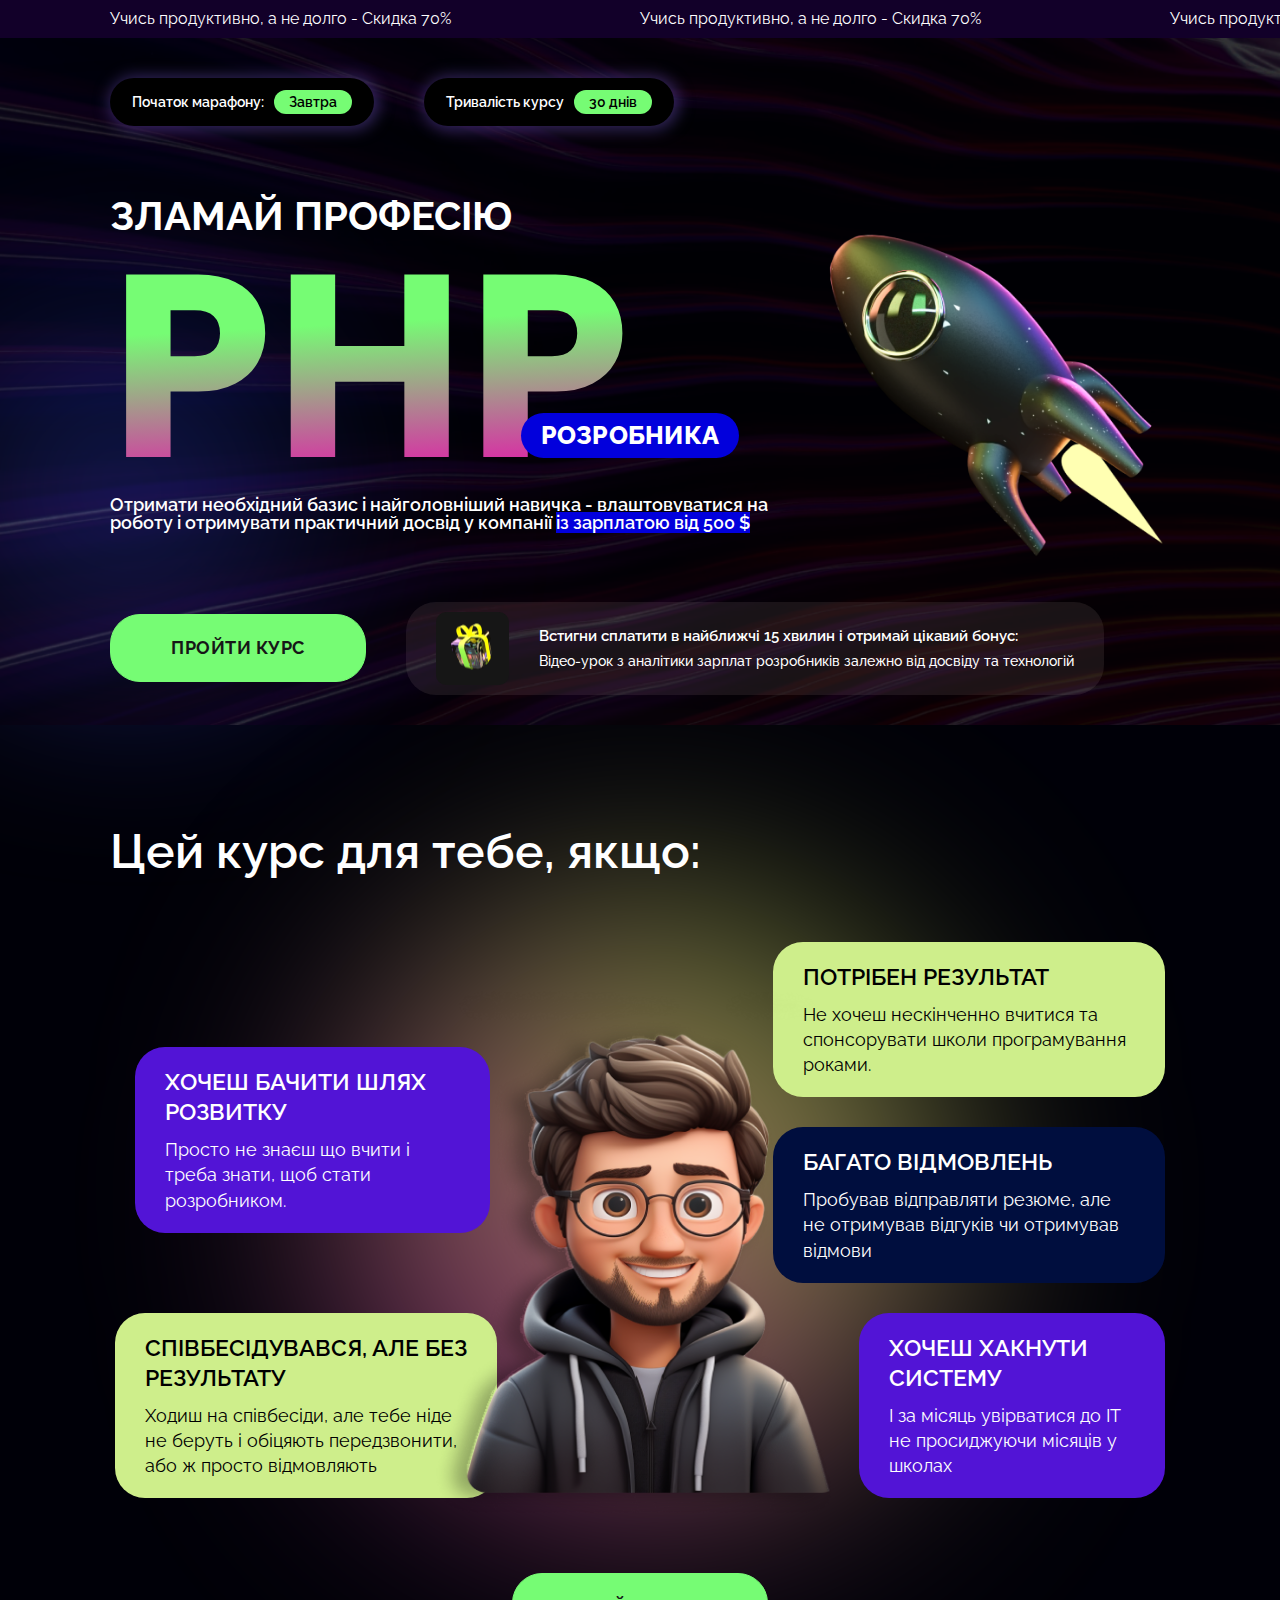
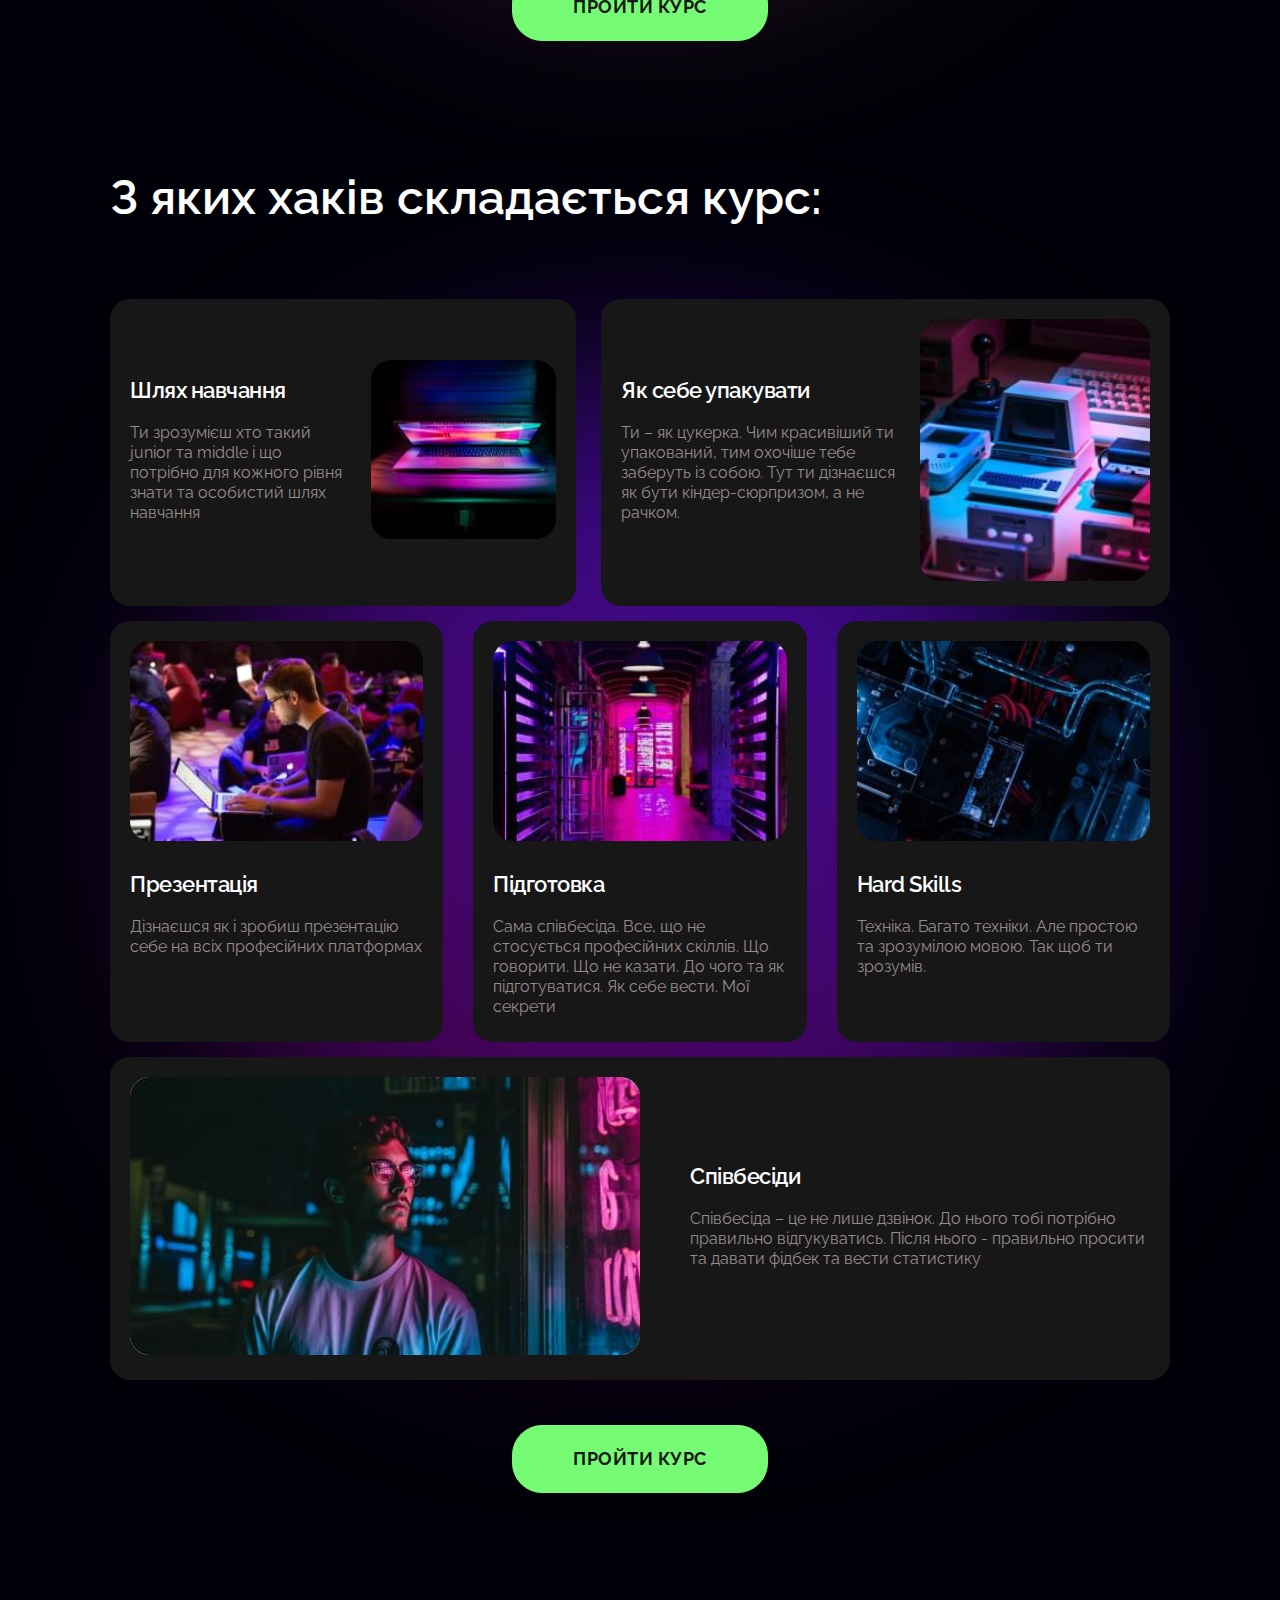
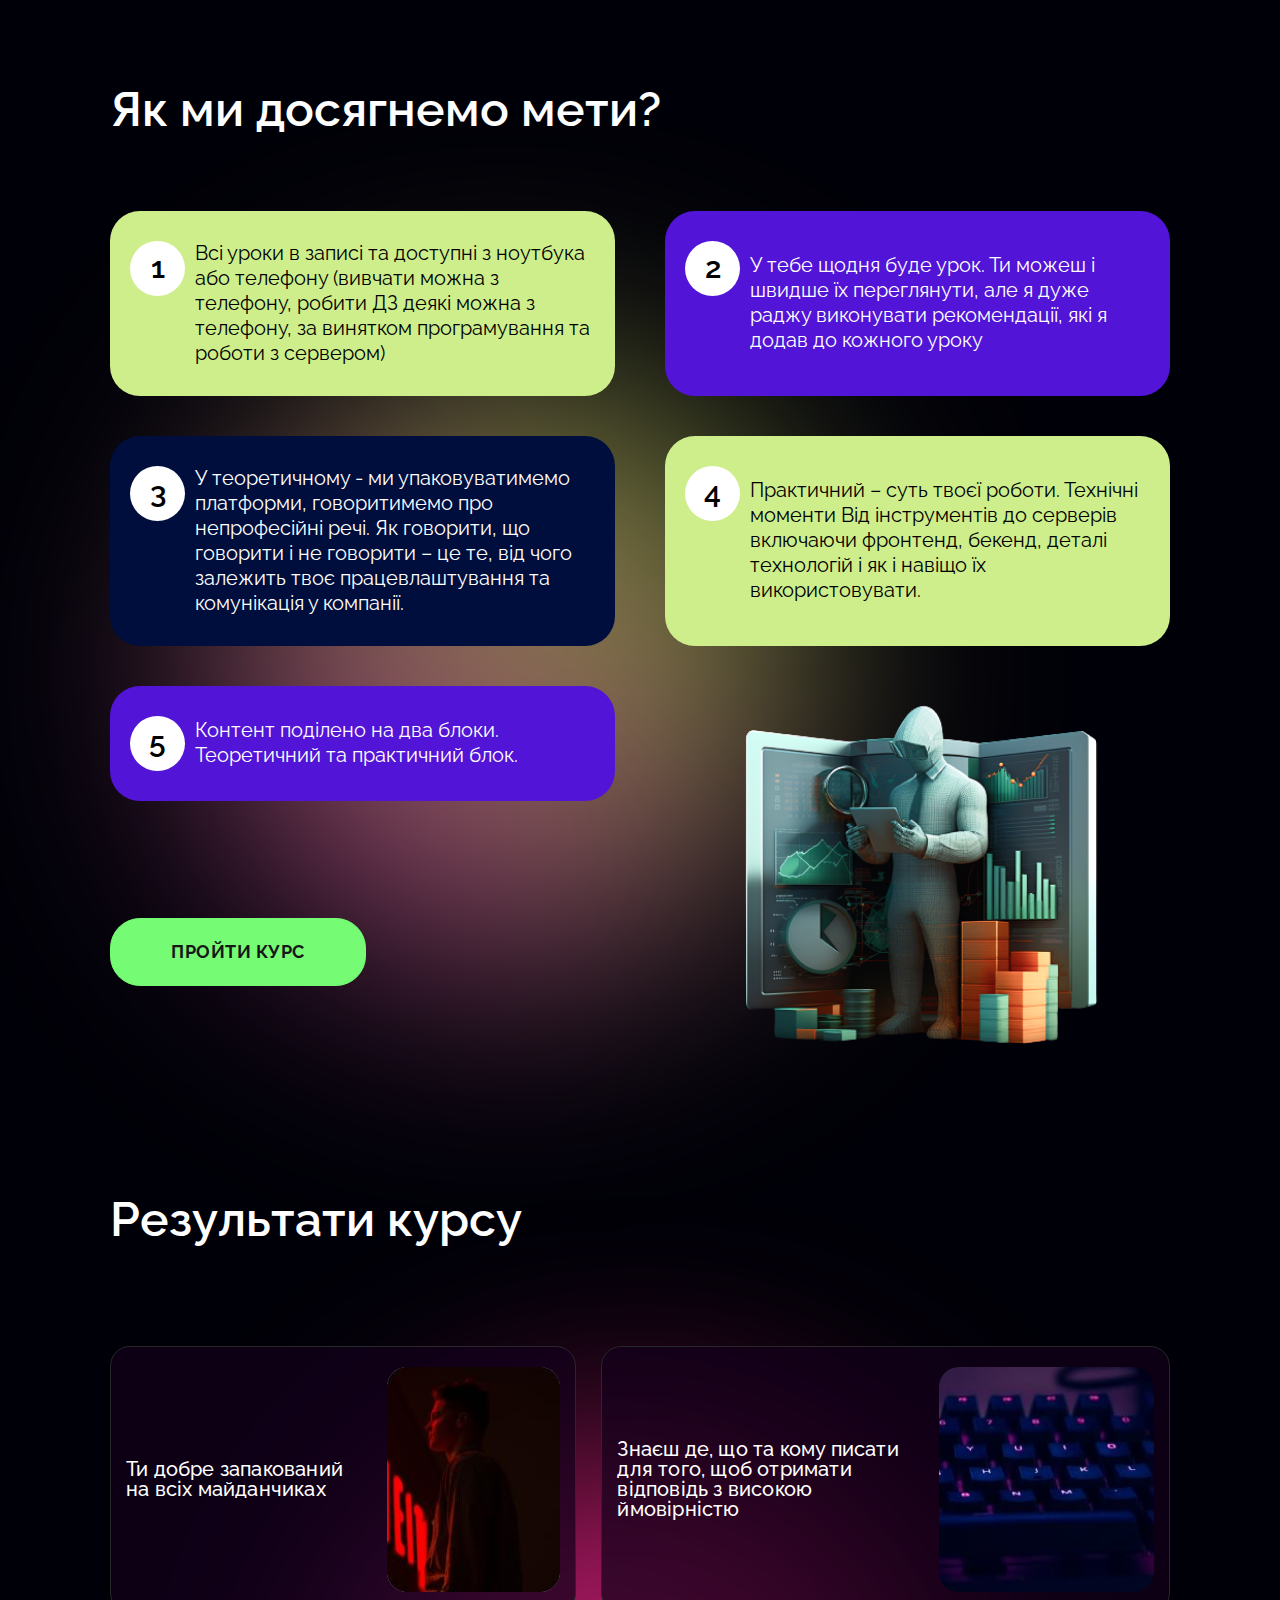
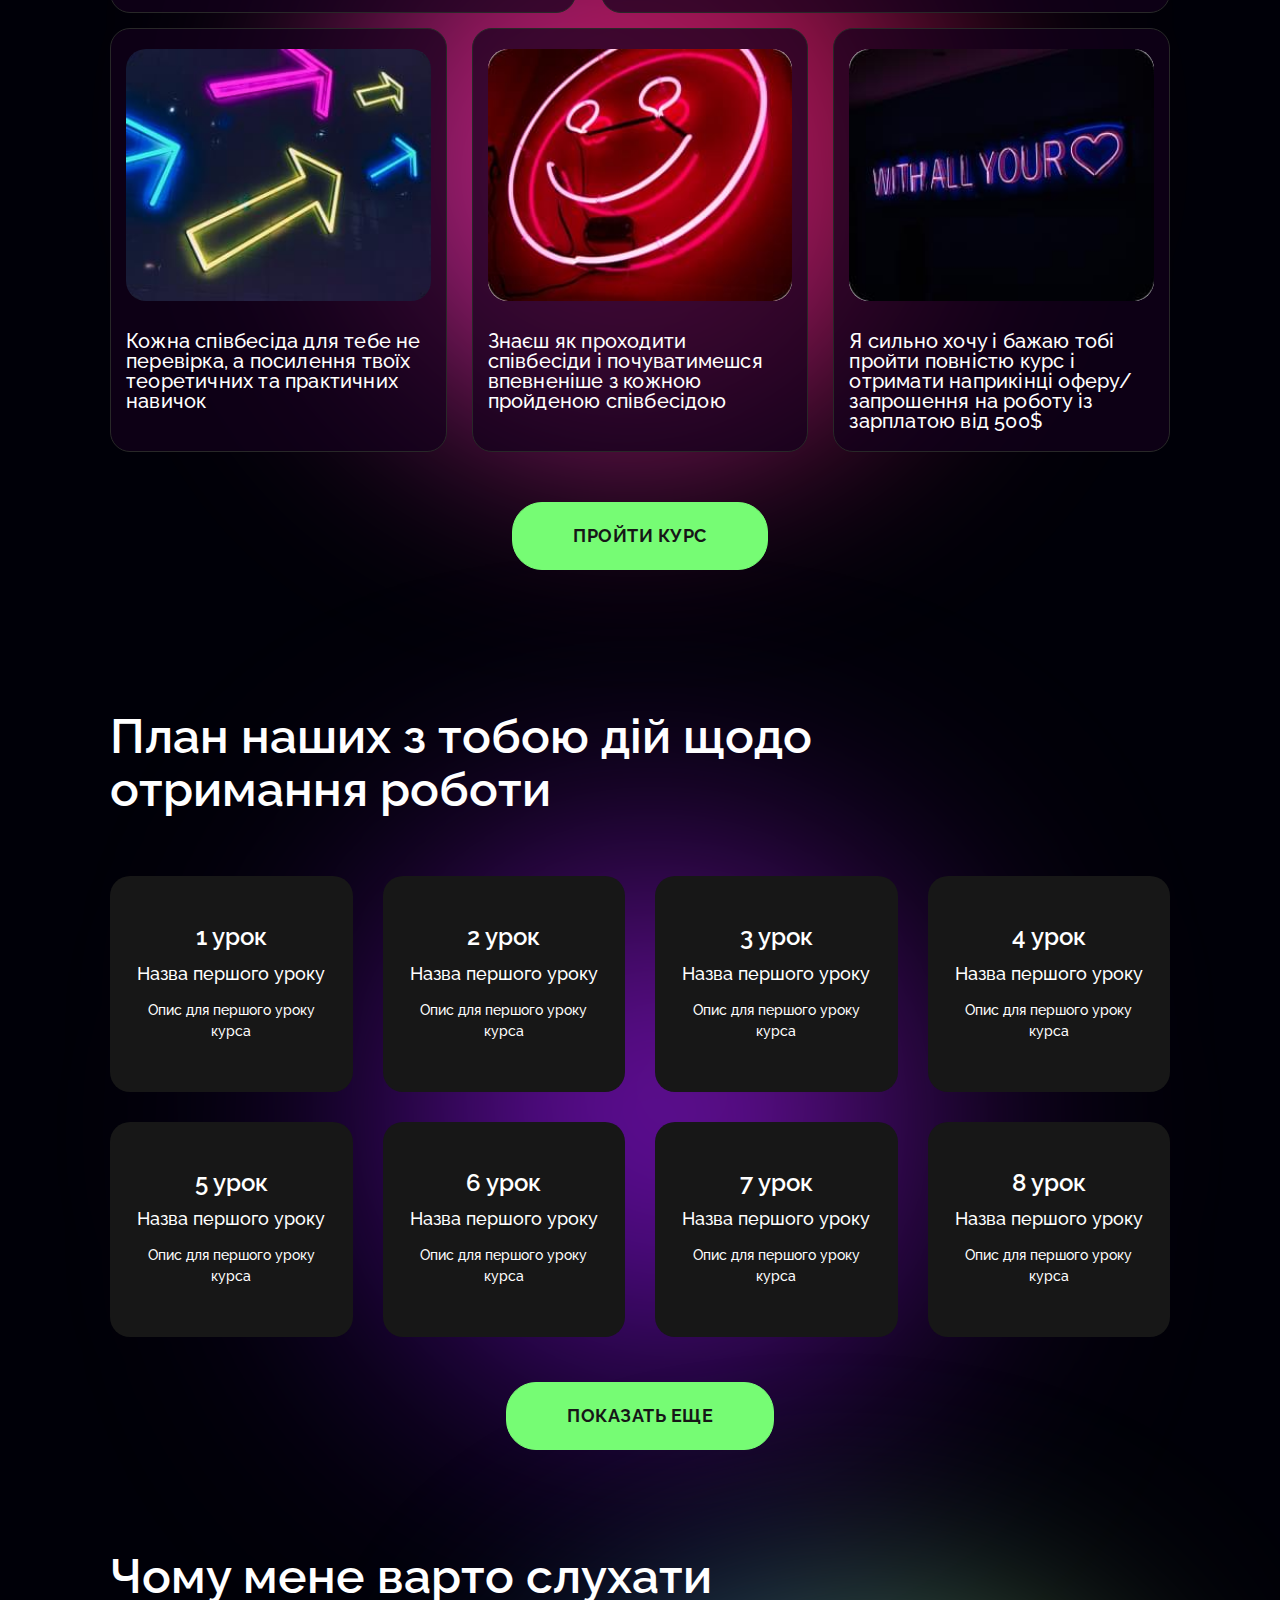
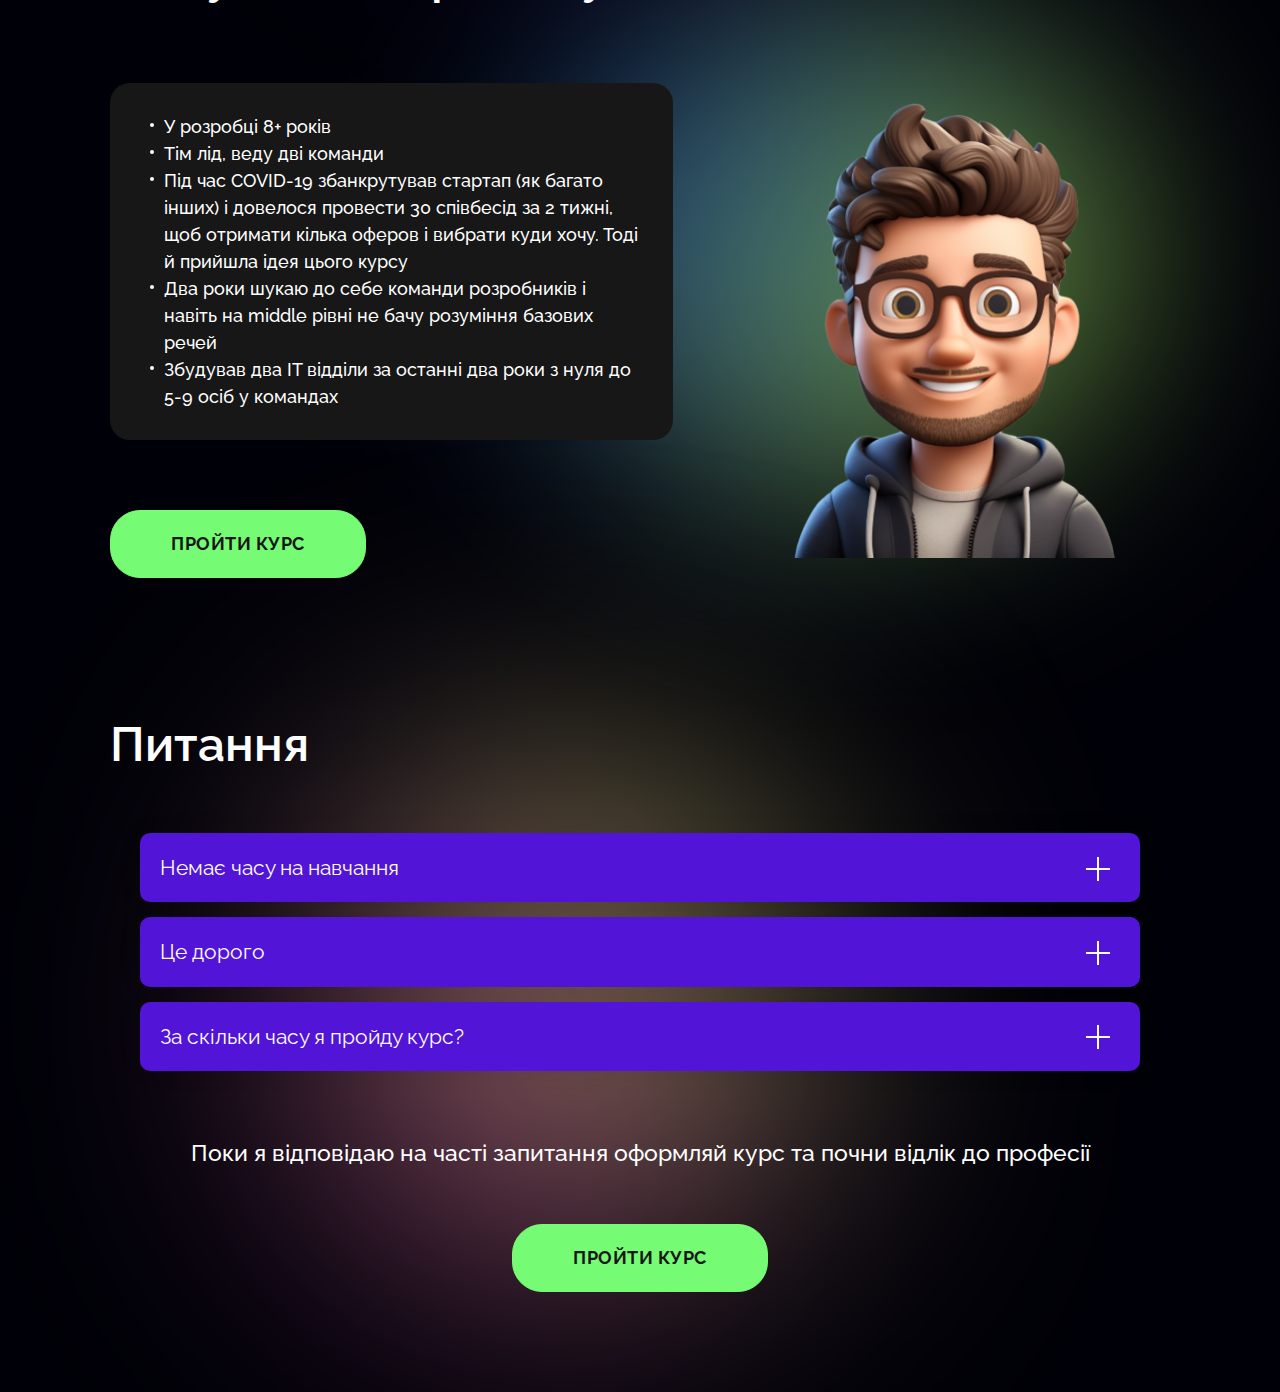
==== index.html @ 1c1ae004 "Add files via upload" ====
<!doctype html>
<html lang="uk">

<head>
	<title>PHP course</title>
	<meta charset="UTF-8" />
	<meta name="format-detection" content="telephone=no" />
	<!-- <style>body{opacity: 0;}</style> -->
	<link rel="stylesheet" href="css/style.min.css?_v=20230818221640" />
	<!-- <link rel="shortcut icon" href="favicon.ico"> -->
	<!-- <meta name="robots" content="noindex, nofollow"> -->
	<meta name="viewport" content="width=device-width, initial-scale=1.0" />
</head>

<body>
	<div class="wrapper">
		<header class="header">
			<div class="header__container">
			</div>
		</header>
		<main class="page">
			<div class="page__caroosel caroosel">
				<div class="caroosel__container">
					<div class="caroosel__slider swiper">
						<div class="caroosel__wrapper swiper-wrapper">
							<div class="caroosel__slide swiper-slide">Учись продуктивно, а не долго - Скидка 70%</div>
							<div class="caroosel__slide swiper-slide">Учись продуктивно, а не долго - Скидка 70%</div>
							<div class="caroosel__slide swiper-slide">Учись продуктивно, а не долго - Скидка 70%</div>
							<div class="caroosel__slide swiper-slide">Учись продуктивно, а не долго - Скидка 70%</div>
							<div class="caroosel__slide swiper-slide">Учись продуктивно, а не долго - Скидка 70%</div>
							<div class="caroosel__slide swiper-slide">Учись продуктивно, а не долго - Скидка 70%</div>
						</div>
					</div>
				</div>
			</div>
			<section class="page__main-block main-block">
				<div class="main-block__container">
					<div class="main-block__info info-main-block">
						<div class="info-main-block__item">
							Початок марафону:
							<span>Завтра</span>
						</div>
						<div class="info-main-block__item">
							Тривалість курсу
							<span>30 днів</span>
						</div>
					</div>
					<div class="main-block__title">
						<div class="main-block__subtitle">Зламай професію</div>
						<h1 class="main-block__main-title">PHP <span>розробника</span></h1>
					</div>
					<div class="main-block__image">
						<img src="img/main-block/rocket.png" alt="rocket" />
					</div>
					<p class="main-block__text">
						Отримати необхідний базис і найголовніший навичка - влаштовуватися на роботу і отримувати
						практичний досвід у компанії <span>із зарплатою від 500 $</span>
					</p>
					<div class="main-block__footer footer-main-block">
						<a href="#" class="footer-main-block__button button">пройти курс</a>
						<div class="footer-main-block__promo promo-footer-main-block">
							<div class="promo-footer-main-block__icon">
								<img src="img/main-block/gift.png" alt="gift" />
							</div>
							<div class="promo-footer-main-block__body">
								<h3 class="promo-footer-main-block__title">
									Встигни сплатити в найближчі 15 хвилин і отримай цікавий бонус:
								</h3>
								<div class="promo-footer-main-block__text">
									Відео-урок з аналітики зарплат розробників залежно від досвіду та технологій
								</div>
							</div>
						</div>
					</div>
					<div class="main-block__decor"></div>
				</div>
			</section>
			<section class="page__about about">
				<div class="about__container">
					<h2 class="about__title title-block">Цей курс для тебе, якщо:</h2>
					<div class="about__content">
						<div class="about__col-left">
							<article class="about__item item-about item-about_lb">
								<h4 class="item-about__title">ХОЧЕШ БАЧИТИ ШЛЯХ РОЗВИТКУ</h4>
								<div class="item-about__text">
									Просто не знаєш що вчити і треба знати, щоб стати розробником.
								</div>
							</article>
							<article class="about__item item-about item-about_yg">
								<h4 class="item-about__title">Співбесідувався, але без результату</h4>
								<div class="item-about__text">
									Ходиш на співбесіди, але тебе ніде не беруть і обіцяють передзвонити, або ж просто
									відмовляють
								</div>
							</article>
						</div>
						<div class="about__col-center">
							<img src="img/about/main-image.png" alt="image" />
							<div class="about__decor"></div>
						</div>
						<div class="about__col-right">
							<article class="about__item item-about item-about_yg">
								<h4 class="item-about__title">Потрібен результат</h4>
								<div class="item-about__text">
									Не хочеш нескінченно вчитися та спонсорувати школи програмування роками.
								</div>
							</article>
							<article class="about__item item-about item-about_db">
								<h4 class="item-about__title">Багато відмовлень</h4>
								<div class="item-about__text">
									Пробував відправляти резюме, але не отримував відгуків чи отримував відмови
								</div>
							</article>
							<article class="about__item item-about item-about_lb">
								<h4 class="item-about__title">Хочеш хакнути систему</h4>
								<div class="item-about__text">
									І за місяць увірватися до ІТ не просиджуючи місяців у школах
								</div>
							</article>
						</div>
					</div>
					<div class="about__action">
						<a href="#" class="about__button button">пройти курс</a>
					</div>
				</div>
			</section>
			<section class="page__course course">
				<div class="course__container">
					<h2 class="course__title title-block">З яких хаків складається курс:</h2>
					<div class="course__grid">
						<div class="course__row-top">
							<article class="course__item item-course">
								<div class="item-course__body">
									<h4 class="item-course__title">Шлях навчання</h4>
									<div class="item-course__text">
										Ти зрозумієш хто такий junior та middle і що потрібно для кожного рівня знати та
										особистий шлях навчання
									</div>
								</div>
								<div class="item-course__image">
									<img src="img/course/01.jpg" alt="image" />
								</div>
							</article>
							<article class="course__item item-course">
								<div class="item-course__body">
									<h4 class="item-course__title">Як себе упакувати</h4>
									<div class="item-course__text">
										Ти – як цукерка. Чим красивіший ти упакований, тим охочіше тебе заберуть із собою. Тут
										ти дізнаєшся як бути кіндер-сюрпризом, а не рачком.
									</div>
								</div>
								<div class="item-course__image">
									<img src="img/course/02.jpg" alt="image" />
								</div>
							</article>
						</div>
						<div class="course__row-middle">
							<article class="course__item item-course item-course_col">
								<div class="item-course__image">
									<img src="img/course/03.jpg" alt="image" />
								</div>
								<h4 class="item-course__title">Презентація</h4>
								<div class="item-course__text">
									Дізнаєшся як і зробиш презентацію себе на всіх професійних платформах
								</div>
							</article>
							<article class="course__item item-course item-course_col">
								<div class="item-course__image">
									<img src="img/course/04.jpg" alt="image" />
								</div>
								<h4 class="item-course__title">Підготовка</h4>
								<div class="item-course__text">
									Сама співбесіда. Все, що не стосується професійних скіллів. Що говорити. Що не казати. До
									чого та як підготуватися. Як себе вести. Мої секрети
								</div>
							</article>
							<article class="course__item item-course item-course_col">
								<div class="item-course__image">
									<img src="img/course/05.jpg" alt="image" />
								</div>
								<h4 class="item-course__title">Hard Skills</h4>
								<div class="item-course__text">
									Техніка. Багато техніки. Але простою та зрозумілою мовою. Так щоб ти зрозумів.
								</div>
							</article>
						</div>
						<div class="course__row-bottom">
							<article class="course__item item-course item-course_reverse">
								<div class="item-course__body">
									<h4 class="item-course__title">Співбесіди</h4>
									<div class="item-course__text">
										Співбесіда – це не лише дзвінок. До нього тобі потрібно правильно відгукуватись. Після
										нього - правильно просити та давати фідбек та вести статистику
									</div>
								</div>
								<div class="item-course__image">
									<img src="img/course/06.jpg" alt="image" />
								</div>
							</article>
						</div>
						<a href="#" class="course__button button">пройти курс</a>
					</div>
					<div class="course__decor"></div>
				</div>
			</section>
			<section class="page__goal goal">
				<div class="goal__container">
					<h2 class="goal__title title-block">Як ми досягнемо мети?</h2>
					<div class="goal__grid">
						<div class="goal__item item-goal item-goal_yg">
							<div class="item-goal__number"><span>1</span></div>
							<div class="item-goal__text">
								Всі уроки в записі та доступні з ноутбука або телефону (вивчати можна з телефону, робити ДЗ
								деякі можна з телефону, за винятком програмування та роботи з сервером)
							</div>
						</div>
						<div class="goal__item item-goal item-goal_lb">
							<div class="item-goal__number"><span>2</span></div>
							<div class="item-goal__text">
								У тебе щодня буде урок. Ти можеш і швидше їх переглянути, але я дуже раджу виконувати
								рекомендації, які я додав до кожного уроку
							</div>
						</div>
						<div class="goal__item item-goal item-goal_db">
							<div class="item-goal__number"><span>3</span></div>
							<div class="item-goal__text">
								У теоретичному - ми упаковуватимемо платформи, говоритимемо про непрофесійні речі. Як
								говорити, що говорити і не говорити – це те, від чого залежить твоє працевлаштування та
								комунікація у компанії.
							</div>
						</div>
						<div class="goal__item item-goal item-goal_yg">
							<div class="item-goal__number"><span>4</span></div>
							<div class="item-goal__text">
								Практичний – суть твоєї роботи. Технічні моменти Від інструментів до серверів включаючи
								фронтенд, бекенд, деталі технологій і як і навіщо їх використовувати.
							</div>
						</div>
						<div class="goal__item item-goal item-goal_lb-last">
							<div class="item-goal__number"><span>5</span></div>
							<div class="item-goal__text">
								Контент поділено на два блоки. Теоретичний та практичний блок.
							</div>
						</div>
						<div class="goal__image">
							<img src="img/goal/image.png" alt="image" />
						</div>
						<a href="#" class="goal__button button">пройти курс</a>
					</div>
					<div class="goal__decor"></div>
				</div>
			</section>
			<section class="page__results results">
				<div class="results__container">
					<h2 class="results__title title-block">Результати курсу</h2>
					<div class="results__grid">
						<div class="results__row-top">
							<div class="results__item item-results">
								<div class="item-results__text">Ти добре запакований на всіх майданчиках</div>
								<div class="item-results__image">
									<img src="img/results/01.jpg" alt="image" />
								</div>
							</div>
							<div class="results__item item-results">
								<div class="item-results__text">
									Знаєш де, що та кому писати для того, щоб отримати відповідь з високою ймовірністю
								</div>
								<div class="item-results__image">
									<img src="img/results/02.jpg" alt="image" />
								</div>
							</div>
						</div>
						<div class="results__row-bottom">
							<div class="results__item item-results item-results_col">
								<div class="item-results__text">
									Кожна співбесіда для тебе не перевірка, а посилення твоїх теоретичних та практичних
									навичок
								</div>
								<div class="item-results__image">
									<img src="img/results/03.jpg" alt="image" />
								</div>
							</div>
							<div class="results__item item-results item-results_col">
								<div class="item-results__text">
									Знаєш як проходити співбесіди і почуватимешся впевненіше з кожною пройденою співбесідою
								</div>
								<div class="item-results__image">
									<img src="img/results/04.jpg" alt="image" />
								</div>
							</div>
							<div class="results__item item-results item-results_col">
								<div class="item-results__text">
									Я сильно хочу і бажаю тобі пройти повністю курс і отримати наприкінці оферу/запрошення на
									роботу із зарплатою від 500$
								</div>
								<div class="item-results__image">
									<img src="img/results/05.jpg" alt="image" />
								</div>
							</div>
						</div>
						<a href="#" class="results__button button">пройти курс</a>
					</div>
					<div class="results__decor"></div>
				</div>
			</section>
			<section class="page__plan plan">
				<div class="plan__container">
					<h2 class="plan__title title-block">План наших з тобою дій щодо отримання роботи</h2>
					<div class="plan__items">
						<article class="plan__item item-plan">
							<div class="item-plan__number">1 урок</div>
							<h4 class="item-plan__title">Назва першого уроку</h4>
							<p class="item-plan__text">Опис для першого уроку курса</p>
						</article>
						<article class="plan__item item-plan">
							<div class="item-plan__number">2 урок</div>
							<h4 class="item-plan__title">Назва першого уроку</h4>
							<p class="item-plan__text">Опис для першого уроку курса</p>
						</article>
						<article class="plan__item item-plan">
							<div class="item-plan__number">3 урок</div>
							<h4 class="item-plan__title">Назва першого уроку</h4>
							<p class="item-plan__text">Опис для першого уроку курса</p>
						</article>
						<article class="plan__item item-plan">
							<div class="item-plan__number">4 урок</div>
							<h4 class="item-plan__title">Назва першого уроку</h4>
							<p class="item-plan__text">Опис для першого уроку курса</p>
						</article>
						<article class="plan__item item-plan">
							<div class="item-plan__number">5 урок</div>
							<h4 class="item-plan__title">Назва першого уроку</h4>
							<p class="item-plan__text">Опис для першого уроку курса</p>
						</article>
						<article class="plan__item item-plan">
							<div class="item-plan__number">6 урок</div>
							<h4 class="item-plan__title">Назва першого уроку</h4>
							<p class="item-plan__text">Опис для першого уроку курса</p>
						</article>
						<article class="plan__item item-plan">
							<div class="item-plan__number">7 урок</div>
							<h4 class="item-plan__title">Назва першого уроку</h4>
							<p class="item-plan__text">Опис для першого уроку курса</p>
						</article>
						<article class="plan__item item-plan">
							<div class="item-plan__number">8 урок</div>
							<h4 class="item-plan__title">Назва першого уроку</h4>
							<p class="item-plan__text">Опис для першого уроку курса</p>
						</article>
					</div>
					<a href="#" class="plan__button button">Показать еще</a>
					<div class="plan__decor"></div>
				</div>
			</section>
			<section class="page__why why">
				<div class="why__container">
					<h2 class="why__title title-block">Чому мене варто слухати</h2>
					<div class="why__content">
						<ul class="why__list">
							<li class="why__item-list">
								<p class="why__text">У розробці 8+ років</p>
							</li>
							<li class="why__item-list">
								<p class="why__text">Тім лід, веду дві команди</p>
							</li>
							<li class="why__item-list">
								<p class="why__text">
									Під час COVID-19 збанкрутував стартап (як багато інших) і довелося провести 30 співбесід
									за 2 тижні, щоб отримати кілька оферов і вибрати куди хочу. Тоді й прийшла ідея цього
									курсу
								</p>
							</li>
							<li class="why__item-list">
								<p class="why__text">
									Два роки шукаю до себе команди розробників і навіть на middle рівні не бачу розуміння
									базових речей
								</p>
							</li>
							<li class="why__item-list">
								<p class="why__text">
									Збудував два IT відділи за останні два роки з нуля до 5-9 осіб у командах
								</p>
							</li>
						</ul>
						<div class="why__image">
							<img src="img/why/image.png" alt="image" />
						</div>
						<a href="#" class="why__button button">пройти курс</a>
					</div>
					<div class="why__decor"></div>
				</div>
			</section>
			<section class="page__questions questions">
				<div class="questions__container">
					<h2 class="questions__title title-block">Питання</h2>
					<div data-spollers class="questions__spollers spollers">
						<div class="spollers__item">
							<button type="button" data-spoller class="spollers__title">Немає часу на навчання</button>
							<div class="spollers__body">
								Всі вправи доступні в запису. Тож вмикай та повторюй синхронно з відео у зручний для себе
								час. Ти точно знайдеш 20 хвилин на день для того, щоб приділити час собі, адже твоя струнка
								фігура цього варта
							</div>
						</div>
						<div class="spollers__item">
							<button type="button" data-spoller class="spollers__title">Це дорого</button>
							<div class="spollers__body">
								Lorem ipsum dolor, sit amet consectetur adipisicing elit. Quia repellendus sit commodi,
								temporibus cum perferendis eligendi facilis eos nihil recusandae eius voluptatem, vel labore
								numquam nulla sunt veritatis quis ea.
							</div>
						</div>
						<div class="spollers__item">
							<button type="button" data-spoller class="spollers__title">
								За скільки часу я пройду курс?
							</button>
							<div class="spollers__body">
								Lorem ipsum dolor sit amet consectetur adipisicing elit. Exercitationem ipsam quia inventore
								veniam quasi tenetur blanditiis, rem dolorum optio a nam delectus. Labore natus
								exercitationem praesentium similique? Ab, vitae adipisci?
							</div>
						</div>
					</div>
					<p class="questions__text">
						Поки я відповідаю на часті запитання оформляй курс та почни відлік до професії
					</p>
					<a href="#" class="questions__button button">пройти курс</a>
					<div class="questions__decor"></div>
				</div>
			</section>
		</main>
		<footer class="footer">
			<div class="footer__container">
			</div>
		</footer>
	</div>
	<script src="js/app.min.js?_v=20230818221640"></script>
</body>

</html>
---- css/style.min.css ----
@charset "UTF-8";@import url(https://fonts.googleapis.com/css?family=Raleway:regular,500,600,700,800&display=swap);@import url(https://fonts.googleapis.com/css?family=Inter:regular,500,600,700&display=swap);@import url(https://fonts.googleapis.com/css?family=Poppins:700&display=swap);*{padding:0;margin:0;border:0}*,:after,:before{-webkit-box-sizing:border-box;box-sizing:border-box}body,html{height:100%;min-width:320px}body{color:#fff;line-height:1;font-family:Raleway;font-size:1rem;-ms-text-size-adjust:100%;-moz-text-size-adjust:100%;-webkit-text-size-adjust:100%;-webkit-font-smoothing:antialiased;-moz-osx-font-smoothing:grayscale}button,input,textarea{font-family:Raleway;font-size:inherit;line-height:inherit}button{cursor:pointer;color:inherit;background-color:transparent}a{color:inherit;text-decoration:none}ul li{list-style:none}img{vertical-align:top}h1,h2,h3,h4,h5,h6{font-weight:inherit;font-size:inherit}body{background-color:#000008}.lock body{overflow:hidden;-ms-touch-action:none;touch-action:none;-ms-scroll-chaining:none;overscroll-behavior:none}.wrapper{min-height:100%;display:-webkit-box;display:-ms-flexbox;display:flex;-webkit-box-orient:vertical;-webkit-box-direction:normal;-ms-flex-direction:column;flex-direction:column;overflow:hidden}@supports (overflow:clip){.wrapper{overflow:clip}}.wrapper>main{-webkit-box-flex:1;-ms-flex:1 1 auto;flex:1 1 auto}.wrapper>*{min-width:0}[class*=__container]{max-width:70.625rem;margin:0 auto;padding:0 2.1875rem}.spollers{display:-ms-grid;display:grid;gap:15px}.spollers__item{font-size:1.3125rem;font-weight:700;line-height:140%;background-color:#5214d6;border-radius:.625rem;-webkit-box-shadow:0 0 25px 0 rgba(0,0,0,.08);box-shadow:0 0 25px 0 rgba(0,0,0,.08);padding:1.25rem}.spollers__title{padding-right:2.8125rem;width:100%;cursor:default;text-align:left;position:relative;list-style:none}._spoller-init .spollers__title{cursor:pointer}._spoller-init .spollers__title::after,._spoller-init .spollers__title::before{content:"";position:absolute;right:10px;top:50%;background-color:#fff;height:2px;width:24px;-webkit-transition:-webkit-transform .5s ease 0s;transition:-webkit-transform .5s ease 0s;transition:transform .5s ease 0s;transition:transform .5s ease 0s,-webkit-transform .5s ease 0s}._spoller-init .spollers__title::after{-webkit-transform:rotate(-90deg);-ms-transform:rotate(-90deg);transform:rotate(-90deg)}._spoller-init .spollers__title._spoller-active::before{-webkit-transform:rotate(-40deg);-ms-transform:rotate(-40deg);transform:rotate(-40deg)}._spoller-init .spollers__title._spoller-active::after{-webkit-transform:rotate(40deg);-ms-transform:rotate(40deg);transform:rotate(40deg)}.spollers__body{padding:1.25rem 3.125rem 1.25rem 0;font-size:.875rem;font-weight:400;line-height:150%}[class*=-ibg]{position:relative}[class*=-ibg] img{position:absolute;width:100%;height:100%;top:0;left:0;-o-object-fit:cover;object-fit:cover}[class*=-ibg_contain] img{-o-object-fit:contain;object-fit:contain}.title-block{font-weight:600;line-height:110%}.button{background:#76fc74;color:#161717;text-align:center;border-radius:1.875rem;border:1px solid #76fc74;font-weight:700;letter-spacing:.5px;text-transform:uppercase;-webkit-transition:all .3s ease 0s;transition:all .3s ease 0s}.caroosel{background-color:#120029}.caroosel__slider{padding:.625rem 0}.caroosel .caroosel__slider{overflow:visible}.caroosel__slide{line-height:112.5%}.main-block{background:url(../img/main-block/bg.png) 50%/cover no-repeat;padding-top:2.5rem;padding-bottom:1.875rem}.main-block__container{position:relative;display:-ms-grid;display:grid;-ms-grid-columns:1fr 35%;grid-template-columns:1fr 35%}.main-block__info{-ms-grid-column-span:2;grid-column:span 2}.main-block__subtitle{font-weight:700;text-transform:uppercase}.main-block__main-title{position:relative;font-family:Poppins;font-weight:700;letter-spacing:2.6px;text-transform:uppercase;background:linear-gradient(357deg,#db28a6 15.21%,#76fc74 66.12%);background-clip:text;-webkit-background-clip:text;-webkit-text-fill-color:transparent}.main-block__main-title span{-webkit-text-fill-color:#fff;font-family:Raleway;position:absolute;bottom:14.5%;font-weight:800;letter-spacing:.25px;text-transform:uppercase;border-radius:1.875rem;background:#0200dc}.main-block__text{font-weight:600}.main-block__text span{background-color:#0200dc;white-space:nowrap}.main-block__image{-ms-grid-row-span:2;grid-row:span 2}.main-block__image img{width:100%;height:100%;-o-object-fit:contain;object-fit:contain}.main-block__footer{-ms-grid-column-span:2;grid-column:span 2}.main-block__decor{position:absolute;z-index:-1;top:240px;border-radius:50%;background:linear-gradient(226deg,#000e79 0,#5467f8 100%);-webkit-filter:blur(115px);filter:blur(115px)}.info-main-block{display:-webkit-box;display:-ms-flexbox;display:flex;-webkit-box-align:center;-ms-flex-align:center;align-items:center}.info-main-block__item{display:-webkit-box;display:-ms-flexbox;display:flex;-webkit-box-align:center;-ms-flex-align:center;align-items:center;-webkit-box-pack:justify;-ms-flex-pack:justify;justify-content:space-between;gap:.625rem;border-radius:1.875rem;background:#000;-webkit-box-shadow:2px 1px 15px 3px rgba(102,75,177,.5);box-shadow:2px 1px 15px 3px rgba(102,75,177,.5);color:#fff;font-weight:600}.info-main-block__item span{border-radius:1.25rem;background:#76fc74;color:#000}.footer-main-block{display:-webkit-box;display:-ms-flexbox;display:flex;-webkit-box-align:center;-ms-flex-align:center;align-items:center}.footer-main-block__button{-webkit-box-flex:0;-ms-flex:0 0 auto;flex:0 0 auto}.promo-footer-main-block{display:-webkit-box;display:-ms-flexbox;display:flex;-webkit-box-align:center;-ms-flex-align:center;align-items:center;border-radius:1.875rem;background:rgba(220,186,186,.1)}.promo-footer-main-block__icon{border-radius:.625rem;background:#161616;-ms-flex-negative:0;flex-shrink:0;position:relative}.promo-footer-main-block__icon img{position:absolute;top:50%;left:50%;-webkit-transform:translate(-50%,-50%);-ms-transform:translate(-50%,-50%);transform:translate(-50%,-50%)}.promo-footer-main-block__title{font-weight:600}.promo-footer-main-block__title:not(:last-child){margin-bottom:.625rem}.promo-footer-main-block__text{font-weight:500}.about__content{display:-ms-grid;display:grid;-ms-grid-columns:1fr 1px 1fr;grid-template-columns:1fr 1px 1fr;-webkit-box-align:end;-ms-flex-align:end;align-items:end;gap:1.25rem}.about__col-center{position:relative}.about__col-center img{position:absolute;z-index:2;bottom:-1.0625rem;left:50%;-webkit-transform:translate(-50%,0);-ms-transform:translate(-50%,0);transform:translate(-50%,0)}.about__col-right{display:-webkit-box;display:-ms-flexbox;display:flex;-webkit-box-orient:vertical;-webkit-box-direction:normal;-ms-flex-direction:column;flex-direction:column;-webkit-box-align:end;-ms-flex-align:end;align-items:flex-end;gap:1.875rem}.about__action{display:-webkit-box;display:-ms-flexbox;display:flex;-webkit-box-pack:center;-ms-flex-pack:center;justify-content:center;-webkit-box-align:center;-ms-flex-align:center;align-items:center}.about__decor{position:absolute;z-index:-1;border-radius:50%;bottom:0;left:0;-webkit-transform:translate(-50%,0);-ms-transform:translate(-50%,0);transform:translate(-50%,0);background:linear-gradient(220deg,rgba(182,255,62,.7) 0,rgba(208,34,180,.7) 100%);-webkit-filter:blur(120px);filter:blur(120px)}.item-about{border-radius:1.875rem;padding:1.25rem 1.875rem}.item-about_lb{background:#5214d6}.about__col-left .item-about_lb{max-width:22.1875rem}.about__col-right .item-about_lb{max-width:19.125rem}.item-about_yg{background:#ceee8b;color:#000}.about__col-right .item-about_yg{max-width:24.5rem}.about__col-left .item-about_yg{max-width:23.875rem}.item-about_db{background:#000e3e}.about__col-right .item-about_db{max-width:24.5rem}.item-about__title{font-weight:600;line-height:130%;text-transform:uppercase}.item-about__title:not(:last-child){margin-bottom:.625rem}.item-about__text{line-height:140%}.course__container{position:relative}.course__grid{display:-ms-grid;display:grid;gap:.9375rem}.course__grid:not(:last-child){margin-bottom:2.5rem}.course__row-top{display:-ms-grid;display:grid;-ms-grid-columns:44% 1fr;grid-template-columns:44% 1fr;gap:1.5625rem}.course__row-middle{display:-ms-grid;display:grid;-ms-grid-columns:(1fr)[3];grid-template-columns:repeat(3,1fr)}.course__button{-ms-grid-column-align:center;justify-self:center}.course__decor{position:absolute;z-index:-1;border-radius:50%;top:50%;left:50%;-webkit-transform:translate(-50%,-50%);-ms-transform:translate(-50%,-50%);transform:translate(-50%,-50%);background:linear-gradient(206deg,rgba(87,17,236,.7) 0,rgba(103,0,87,.7) 100%);-webkit-filter:blur(110px);filter:blur(110px)}.item-course{display:-webkit-box;display:-ms-flexbox;display:flex;-webkit-box-align:center;-ms-flex-align:center;align-items:center;border-radius:1.25rem;background:#171717}.item-course_col{-webkit-box-orient:vertical;-webkit-box-direction:normal;-ms-flex-direction:column;flex-direction:column}.item-course_reverse{-webkit-box-orient:horizontal;-webkit-box-direction:reverse;-ms-flex-direction:row-reverse;flex-direction:row-reverse}.item-course__body{-webkit-box-flex:1;-ms-flex:1 1 auto;flex:1 1 auto}.course__row-top .item-course__body{padding-right:1.25rem}.course__row-bottom .item-course__body{padding-left:3.125rem}.item-course__title{font-weight:600;line-height:120%;letter-spacing:-.5px}.item-course__title:not(:last-child){margin-bottom:20px}.course__row-middle .item-course__title{-ms-flex-item-align:start;align-self:flex-start}.item-course__text{color:#978c8c;font-size:16px;font-weight:400;line-height:125%}.course__row-middle .item-course__text{-ms-flex-item-align:start;align-self:flex-start}.item-course__image{border-radius:1.25rem}.course__row-top .item-course__image{-webkit-box-flex:0;-ms-flex:0 0 43.5%;flex:0 0 43.5%}.course__row-bottom .item-course__image{-webkit-box-flex:0;-ms-flex:0 0 50%;flex:0 0 50%}.course__row-middle .item-course__image{-ms-flex-item-align:stretch;-ms-grid-row-align:stretch;align-self:stretch;-webkit-box-flex:0;-ms-flex-positive:0;flex-grow:0;height:12.5rem}.item-course__image img{border-radius:1.25rem;width:100%;height:100%;-o-object-fit:cover;object-fit:cover}.item-course__image:not(:last-child){margin-bottom:1.875rem}.goal__container{position:relative}.goal__grid{display:-ms-grid;display:grid;-ms-grid-columns:1fr 1fr;grid-template-columns:1fr 1fr;row-gap:2.5rem}.goal__image{-ms-grid-row-span:2;grid-row:span 2;text-align:center}.goal__image img{max-width:100%}.goal__button{-ms-flex-item-align:start;-ms-grid-row-align:start;align-self:start;-ms-grid-column-align:start;justify-self:start}.goal__decor{position:absolute;z-index:-1;border-radius:50%;top:0;left:135px;-webkit-transform:translate(0,50%);-ms-transform:translate(0,50%);transform:translate(0,50%);background:linear-gradient(221deg,rgba(182,255,62,.7) 0,rgba(208,34,180,.7) 100%);-webkit-filter:blur(120px);filter:blur(120px)}.item-goal{border-radius:1.875rem;padding:1.875rem 1.25rem;display:-webkit-box;display:-ms-flexbox;display:flex;-webkit-box-align:center;-ms-flex-align:center;align-items:center;gap:.625rem}.item-goal_lb{background:#5214d6}.item-goal_lb-last{background:#5214d6;-ms-flex-item-align:start;-ms-grid-row-align:start;align-self:start}.item-goal_db{background:#000e3e}.item-goal_yg{background:#ceee8b;color:#000}.item-goal__number{-ms-flex-item-align:start;align-self:flex-start;position:relative;-ms-flex-negative:0;flex-shrink:0;background:#fff;border-radius:50%;color:#000;font-weight:600}.item-goal__number span{position:absolute;top:50%;left:50%;-webkit-transform:translate(-50%,-50%);-ms-transform:translate(-50%,-50%);transform:translate(-50%,-50%)}.item-goal__text{line-height:125%}.results__container{position:relative}.results__grid{display:-ms-grid;display:grid}.results__row-top{display:-ms-grid;display:grid;-ms-grid-columns:44% 1fr;grid-template-columns:44% 1fr;gap:1.5625rem}.results__row-bottom{display:-ms-grid;display:grid;-ms-grid-columns:(1fr)[3];grid-template-columns:repeat(3,1fr);gap:1.5625rem}.results__button{-ms-grid-column-align:center;justify-self:center}.results__decor{position:absolute;z-index:-1;border-radius:50%;top:250px;left:50%;-webkit-transform:translate(-50%,0);-ms-transform:translate(-50%,0);transform:translate(-50%,0);background:linear-gradient(232deg,rgba(236,17,69,.7) 0,rgba(252,59,221,.7) 100%);-webkit-filter:blur(110px);filter:blur(110px)}.item-results{display:-webkit-box;display:-ms-flexbox;display:flex;padding:1.25rem .9375rem;border-radius:1.25rem;border:1px solid #282828;background:rgba(18,0,27,.7)}.item-results_col{-webkit-box-orient:vertical;-webkit-box-direction:reverse;-ms-flex-direction:column-reverse;flex-direction:column-reverse;-webkit-box-pack:end;-ms-flex-pack:end;justify-content:flex-end}.item-results__text{-ms-flex-item-align:center;-ms-grid-row-align:center;align-self:center;font-size:1.25rem;font-weight:500;letter-spacing:.2px}.results__row-top .item-results__text{-webkit-box-flex:0;-ms-flex:0 0 60%;flex:0 0 60%;padding-right:1.25rem}.item-results__image{border-radius:1.25rem}.results__row-top .item-results__image{-webkit-box-flex:0;-ms-flex:0 0 40%;flex:0 0 40%}.results__row-bottom .item-results__image{margin-bottom:1.875rem}.item-results__image img{border-radius:1.25rem;width:100%;height:100%;-o-object-fit:cover;object-fit:cover}.item-results__image:not(:last-child){margin-bottom:1.875rem}.plan{padding-bottom:3.125rem}.plan__container{position:relative;display:-webkit-box;display:-ms-flexbox;display:flex;-webkit-box-orient:vertical;-webkit-box-direction:normal;-ms-flex-direction:column;flex-direction:column}.plan__title{max-width:45.3125rem}.plan__title:not(:last-child){margin-bottom:3.75rem}.plan__items{display:-ms-grid;display:grid;-ms-grid-columns:(1fr)[4];grid-template-columns:repeat(4,1fr);justify-items:center;grid-auto-rows:1fr;gap:1.875rem}.plan__items:not(:last-child){margin-bottom:2.8125rem}.plan__button{-ms-flex-item-align:center;-ms-grid-row-align:center;align-self:center}.plan__decor{position:absolute;z-index:-1;border-radius:50%;top:180px;left:50%;-webkit-transform:translate(-50%,0);-ms-transform:translate(-50%,0);transform:translate(-50%,0);background:linear-gradient(221deg,rgba(198,35,255,.9) 0,rgba(51,0,134,.9) 100%);-webkit-filter:blur(150px);filter:blur(150px)}.item-plan{max-width:15.625rem;border-radius:1.25rem;background:#171717;padding:3.125rem 1.5625rem;text-align:center}.item-plan__number{font-size:1.5rem;font-weight:600;line-height:91.667%}.item-plan__number:not(:last-child){margin-bottom:.9375rem}.item-plan__title{font-size:1.125rem;font-weight:500;line-height:122.222%}.item-plan__title:not(:last-child){margin-bottom:.9375rem}.item-plan__text{font-size:.875rem;font-style:normal;font-weight:500;line-height:150%}.why{padding-top:3.125rem}.why__container{position:relative}.why__content{display:-ms-grid;display:grid;-ms-grid-columns:1fr 45%;grid-template-columns:1fr 45%;gap:1.25rem;-webkit-box-align:start;-ms-flex-align:start;align-items:start}.why__list{border-radius:1.25rem;background:#171717;-webkit-backdrop-filter:blur(2px);backdrop-filter:blur(2px);padding:1.875rem}.why__item-list{position:relative;padding-left:1.5rem}.why__item-list::before{content:"";position:absolute;width:.25rem;height:.25rem;border-radius:50%;top:.75rem;left:.75rem;-webkit-transform:translate(-50%,-50%);-ms-transform:translate(-50%,-50%);transform:translate(-50%,-50%);background-color:#fff}.why__text{font-weight:500;line-height:150%}.why__image{-ms-grid-row-span:2;grid-row:span 2;position:relative}.why__image img{position:absolute;top:0;right:-20px}.why__button{-ms-grid-column-align:start;justify-self:start;-ms-flex-item-align:end;-ms-grid-row-align:end;align-self:end;margin-top:3.125rem}.why__decor{position:absolute;z-index:-1;border-radius:50%;top:50px;left:40%;background:linear-gradient(113deg,rgba(15,68,204,.7) 0,rgba(190,252,59,.7) 100%);-webkit-filter:blur(110px);filter:blur(110px)}.questions{padding-bottom:6.25rem}.questions__container{position:relative;display:-webkit-box;display:-ms-flexbox;display:flex;-webkit-box-orient:vertical;-webkit-box-direction:normal;-ms-flex-direction:column;flex-direction:column}.questions__spollers{padding-left:1.875rem;padding-right:1.875rem}.questions__text{text-align:center;font-weight:500}.questions__button{-ms-flex-item-align:center;-ms-grid-row-align:center;align-self:center}.questions__decor{position:absolute;z-index:-1;border-radius:50%;top:50px;left:21%;background:linear-gradient(221deg,rgba(181,245,77,.7) 0,rgba(208,34,180,.7) 100%);-webkit-filter:blur(150px);filter:blur(150px)}.swiper{overflow:hidden}.swiper-initialized{-ms-touch-action:pan-y;touch-action:pan-y}.swiper-wrapper{width:100%;height:100%;-webkit-box-sizing:content-box;box-sizing:content-box;display:-webkit-box;display:-ms-flexbox;display:flex;position:relative}.swiper-vertical .swiper-wrapper{-webkit-box-orient:vertical;-webkit-box-direction:normal;-ms-flex-direction:column;flex-direction:column}.swiper-autoheight .swiper-wrapper{-webkit-box-align:start;-ms-flex-align:start;align-items:flex-start}.swiper-initialized .swiper-slide{-ms-flex-negative:0;flex-shrink:0}.swiper-android .swiper-slide,.swiper-android .swiper-wrapper{-webkit-transform:translate3d(0,0,0);transform:translate3d(0,0,0)}.swiper-button-lock{display:none!important}@media (min-width:47.99875em){.about__content{padding-left:.3125rem;padding-right:.3125rem}.about__col-left .item-about_lb{margin-left:1.25rem}}@media (min-width:70.625em){.title-block{font-size:3rem}.button{font-size:1.125rem}.button{padding-top:1.5rem}.button{padding-bottom:1.5rem}.button{padding-right:3.75rem}.button{padding-left:3.75rem}.main-block__info:not(:last-child){margin-bottom:4.375rem}.main-block__subtitle{font-size:2.5rem}.main-block__main-title{font-size:16.25rem}.main-block__main-title span{right:3.75rem}.main-block__main-title span{font-size:1.5625rem}.main-block__main-title span{padding-top:.625rem}.main-block__main-title span{padding-bottom:.625rem}.main-block__main-title span{padding-right:1.25rem}.main-block__main-title span{padding-left:1.25rem}.main-block__text{font-size:1.125rem}.main-block__text:not(:last-child){margin-bottom:4.375rem}.main-block__decor{width:19.375rem}.main-block__decor{height:19.375rem}.main-block__decor{left:-5.625rem}.info-main-block{gap:3.125rem}.info-main-block__item{padding-top:.75rem}.info-main-block__item{padding-bottom:.75rem}.info-main-block__item{padding-right:1.375rem}.info-main-block__item{padding-left:1.375rem}.info-main-block__item{font-size:.875rem}.info-main-block__item span{font-size:.875rem}.info-main-block__item span{padding-top:.3125rem}.info-main-block__item span{padding-bottom:.3125rem}.info-main-block__item span{padding-right:.9375rem}.info-main-block__item span{padding-left:.9375rem}.footer-main-block{gap:2.5rem}.promo-footer-main-block{gap:1.875rem}.promo-footer-main-block{padding-top:.625rem}.promo-footer-main-block{padding-bottom:.625rem}.promo-footer-main-block{padding-right:1.875rem}.promo-footer-main-block{padding-left:1.875rem}.promo-footer-main-block__icon{width:4.5625rem}.promo-footer-main-block__icon{height:4.5625rem}.promo-footer-main-block__title{font-size:.9375rem}.promo-footer-main-block__text{font-size:.875rem}.about{padding-top:6.25rem}.about{padding-bottom:4.0625rem}.about__title:not(:last-child){margin-bottom:4rem}.about__content:not(:last-child){margin-bottom:4.6875rem}.about__col-center img{width:25.9375rem}.about__col-center img{height:33.0625rem}.about__decor{width:36.875rem}.about__decor{height:36.875rem}.about__col-left .item-about_lb{margin-bottom:5rem}.item-about__title{font-size:1.4375rem}.item-about__text{font-size:1.125rem}.course{padding-top:4.0625rem}.course{padding-bottom:4.6875rem}.course__title:not(:last-child){margin-bottom:4.6875rem}.course__row-middle{gap:1.875rem}.course__button{margin-top:1.875rem}.course__decor{width:55rem}.course__decor{height:55rem}.item-course{padding-top:1.25rem}.item-course{padding-bottom:1.5625rem}.item-course{padding-right:1.25rem}.item-course{padding-left:1.25rem}.item-course__title{font-size:1.375rem}.goal{padding-top:4.6875rem}.goal{padding-bottom:4.0625rem}.goal__title:not(:last-child){margin-bottom:4.6875rem}.goal__grid{-webkit-column-gap:3.125rem;-moz-column-gap:3.125rem;column-gap:3.125rem}.goal__decor{width:36.875rem}.goal__decor{height:36.875rem}.item-goal__number{width:3.4375rem}.item-goal__number{height:3.4375rem}.item-goal__number span{font-size:1.875rem}.item-goal__text{font-size:1.25rem}.results{padding-top:4.0625rem}.results{padding-bottom:4.375rem}.results__title:not(:last-child){margin-bottom:6.25rem}.results__grid{gap:.9375rem}.results__button{margin-top:2.1875rem}.results__decor{width:37.5rem}.results__decor{height:37.5rem}.plan{padding-top:4.375rem}.plan__decor{width:30.9375rem}.plan__decor{height:30.9375rem}.why{padding-bottom:4.375rem}.why__title:not(:last-child){margin-bottom:5rem}.why__text{font-size:1.125rem}.why__image img{width:29.6875rem}.why__image img{height:29.6875rem}.why__decor{width:37.1875rem}.why__decor{height:30.9375rem}.questions{padding-top:4.375rem}.questions__title:not(:last-child){margin-bottom:3.875rem}.questions__spollers:not(:last-child){margin-bottom:4.375rem}.questions__text{font-size:1.4375rem}.questions__text:not(:last-child){margin-bottom:3.75rem}.questions__decor{width:30.9375rem}.questions__decor{height:30.9375rem}}@media (max-width:48em){.about__col-left .item-about_lb{margin-bottom:1.875rem}.course__row-middle{gap:.9375rem}.results__grid{gap:1.5625rem}}@media (max-width:35em){.plan__items{-ms-grid-columns:(1fr)[1];grid-template-columns:repeat(1,1fr)}}@media (max-width:65.625em){.about__col-left .item-about_yg{max-width:20.625rem}.about__col-right .item-about_db{max-width:21.25rem}}@media (max-width:59.375em){.about__col-left .item-about_lb{max-width:21.25rem}.about__col-right .item-about_lb{position:relative;z-index:2;max-width:16.875rem}.about__col-right .item-about_db{max-width:18.75rem}}@media (max-width:56.25em){.about__col-left .item-about_lb{max-width:18.75rem}.about__col-left .item-about_yg{max-width:17.5rem}.plan__items{-ms-grid-columns:(1fr)[3];grid-template-columns:repeat(3,1fr)}.why__image img{top:0}}@media (max-width:53.125em){.about__col-right .item-about_db{position:relative;z-index:2;max-width:17.5rem}}@media (max-width:47.99875em){.button{padding-top:1rem}.button{padding-bottom:1rem}.button{padding-right:3.125rem}.button{padding-left:3.125rem}.caroosel__container{padding-left:1.25rem;padding-right:1.25rem}.caroosel__slider{padding:.3125rem 0}.caroosel{text-align:center}.main-block__container{padding-left:1.25rem;padding-right:1.25rem}.main-block__decor{top:180px}.info-main-block__item{gap:.3125rem}.about__container{padding-left:1.25rem;padding-right:1.25rem}.about__content{-ms-grid-columns:1fr;grid-template-columns:1fr}.about__col-center img{-webkit-transform:translate(-50%,45%);-ms-transform:translate(-50%,45%);transform:translate(-50%,45%)}.about__decor{left:50%;-webkit-transform:translate(-50%,50%);-ms-transform:translate(-50%,50%);transform:translate(-50%,50%)}.about__col-left .item-about_lb{max-width:none;width:100%}.about__col-right .item-about_lb{max-width:none;width:100%;position:static}.about__col-right .item-about_yg{max-width:none;width:100%}.about__col-left .item-about_yg{max-width:none;width:100%}.about__col-right .item-about_db{max-width:none;width:100%;position:static}.course__container{padding-left:1.25rem;padding-right:1.25rem}.course__row-top{-ms-grid-columns:1fr;grid-template-columns:1fr}.course__row-middle{-ms-grid-columns:1fr;grid-template-columns:1fr}.course__decor{top:200px;-webkit-transform:translate(-50%,50%);-ms-transform:translate(-50%,50%);transform:translate(-50%,50%)}.item-course{padding-top:.9375rem}.item-course{padding-bottom:1.25rem}.item-course{padding-right:.625rem}.item-course{padding-left:.625rem}.item-course{-webkit-box-orient:vertical;-webkit-box-direction:reverse;-ms-flex-direction:column-reverse;flex-direction:column-reverse}.item-course_reverse{-webkit-box-orient:vertical;-webkit-box-direction:reverse;-ms-flex-direction:column-reverse;flex-direction:column-reverse}.course__row-top .item-course__body{padding-right:0}.course__row-bottom .item-course__body{padding-left:0}.course__row-top .item-course__image{-ms-flex-item-align:stretch;-ms-grid-row-align:stretch;align-self:stretch;height:12.5rem;margin-bottom:1.875rem}.course__row-bottom .item-course__image{-ms-flex-item-align:stretch;-ms-grid-row-align:stretch;align-self:stretch;height:12.5rem;margin-bottom:1.875rem}.item-course__image img{height:12.5rem}.goal__container{padding-left:1.25rem;padding-right:1.25rem}.goal__grid{-ms-grid-columns:1fr;grid-template-columns:1fr}.goal__image{-ms-grid-row-span:1;grid-row:span 1;-webkit-box-ordinal-group:0;-ms-flex-order:-1;order:-1}.goal__button{-ms-grid-column-align:center;justify-self:center}.goal__decor{left:50%;-webkit-transform:translate(-50%,50%);-ms-transform:translate(-50%,50%);transform:translate(-50%,50%)}.results__container{padding-left:1.25rem;padding-right:1.25rem}.results__row-top{-ms-grid-columns:1fr;grid-template-columns:1fr}.results__row-bottom{-ms-grid-columns:1fr;grid-template-columns:1fr}.item-results{-webkit-box-orient:vertical;-webkit-box-direction:reverse;-ms-flex-direction:column-reverse;flex-direction:column-reverse;-webkit-box-pack:end;-ms-flex-pack:end;justify-content:flex-end}.results__row-top .item-results__text{-webkit-box-flex:0;-ms-flex:0 1 auto;flex:0 1 auto}.item-results__text{-ms-flex-item-align:stretch;-ms-grid-row-align:stretch;align-self:stretch}.item-results__image{margin-bottom:1.875rem;height:15rem}.results__row-top .item-results__image{-webkit-box-flex:0;-ms-flex:0 1 auto;flex:0 1 auto}.results__row-top .item-results__image img{-o-object-position:center 10%;object-position:center 10%}.plan__container{padding-left:1.25rem;padding-right:1.25rem}.plan__items{-ms-grid-columns:(1fr)[2];grid-template-columns:repeat(2,1fr)}.plan__decor{top:300px}.why__container{padding-left:1.25rem;padding-right:1.25rem}.why__content{-ms-grid-columns:1fr;grid-template-columns:1fr}.why__list{padding-left:.9375rem;padding-right:.9375rem}.why__image{height:25rem}.why__image img{top:-20px;right:50%;-webkit-transform:translate(50%,0);-ms-transform:translate(50%,0);transform:translate(50%,0)}.why__image{-ms-grid-row-span:1;grid-row:span 1;-webkit-box-ordinal-group:0;-ms-flex-order:-1;order:-1}.why__button{margin-top:1.875rem;-ms-grid-column-align:center;justify-self:center}.why__decor{left:50%;top:80px;-webkit-transform:translate(-50%,0);-ms-transform:translate(-50%,0);transform:translate(-50%,0)}.questions__container{padding-left:1.25rem;padding-right:1.25rem}.questions__spollers{padding-left:0;padding-right:0}.questions__decor{left:50%;top:0;-webkit-transform:translate(-50%,0);-ms-transform:translate(-50%,0);transform:translate(-50%,0)}}@media (max-width:47.99875em) and (max-width:29.99875em){.about__content{gap:11.875rem}}@media (max-width:37.5em){.main-block__container{-ms-grid-columns:1fr;grid-template-columns:1fr}.main-block__info{-ms-grid-column-span:1;grid-column:span 1}.main-block__main-title span{right:-1.875rem}.main-block__image{-ms-grid-row-span:1;grid-row:span 1;max-height:18.75rem}.main-block__footer{-ms-grid-column-span:1;grid-column:span 1}.footer-main-block{-webkit-box-orient:vertical;-webkit-box-direction:normal;-ms-flex-direction:column;flex-direction:column}}@media (max-width:37.5em) and (max-width:22.5em){.main-block__main-title span{right:.0000000625rem}}@media (max-width:29.99875em){.title-block{font-size:2rem}.button{font-size:1rem}.caroosel__container{padding-left:.625rem;padding-right:.625rem}.caroosel{font-size:.75rem}.main-block__container{padding-left:.625rem;padding-right:.625rem}.main-block__info:not(:last-child){margin-bottom:2.1875rem}.main-block__subtitle{font-size:1.5625rem}.main-block__main-title{font-size:8.75rem}.main-block__main-title{letter-spacing:1.5px}.main-block__main-title span{font-size:.8125rem}.main-block__main-title span{padding-top:.375rem}.main-block__main-title span{padding-bottom:.375rem}.main-block__main-title span{padding-right:1rem}.main-block__main-title span{padding-left:1rem}.main-block__text{font-size:.75rem}.main-block__text:not(:last-child){margin-bottom:2.1875rem}.main-block__image{max-height:15.3125rem}.main-block__decor{width:13.125rem}.main-block__decor{height:13.125rem}.main-block__decor{left:.0000000625rem}.info-main-block{gap:1.25rem}.info-main-block__item{padding-top:.375rem}.info-main-block__item{padding-bottom:.375rem}.info-main-block__item{padding-right:.375rem}.info-main-block__item{padding-left:.375rem}.info-main-block__item{font-size:.625rem}.info-main-block__item span{font-size:.625rem}.info-main-block__item span{padding-top:.25rem}.info-main-block__item span{padding-bottom:.25rem}.info-main-block__item span{padding-right:.4375rem}.info-main-block__item span{padding-left:.4375rem}.footer-main-block{gap:1.875rem}.promo-footer-main-block{gap:.3125rem}.promo-footer-main-block{padding-top:.9375rem}.promo-footer-main-block{padding-bottom:.9375rem}.promo-footer-main-block{padding-right:.625rem}.promo-footer-main-block{padding-left:.625rem}.promo-footer-main-block__icon{width:3.5625rem}.promo-footer-main-block__icon{height:3.5625rem}.promo-footer-main-block__title{font-size:.75rem}.promo-footer-main-block__text{font-size:.6875rem}.about{padding-top:3.125rem}.about{padding-bottom:3.125rem}.about__container{padding-left:.625rem;padding-right:.625rem}.about__title:not(:last-child){margin-bottom:3rem}.about__content:not(:last-child){margin-bottom:2.5rem}.about__col-center img{width:15.0625rem}.about__col-center img{height:21.4375rem}.about__decor{width:23.125rem}.about__decor{height:23.125rem}.item-about__title{font-size:1.25rem}.item-about__text{font-size:1rem}.course{padding-top:3.125rem}.course{padding-bottom:3.125rem}.course__container{padding-left:.625rem;padding-right:.625rem}.course__title:not(:last-child){margin-bottom:3.125rem}.course__button{margin-top:1.5625rem}.course__decor{width:23.4375rem}.course__decor{height:23.4375rem}.item-course__title{font-size:1.375rem}.goal{padding-top:3.125rem}.goal{padding-bottom:3.125rem}.goal__container{padding-left:.625rem;padding-right:.625rem}.goal__title:not(:last-child){margin-bottom:2.1875rem}.goal__grid{-webkit-column-gap:1.875rem;-moz-column-gap:1.875rem;column-gap:1.875rem}.goal__decor{width:31.25rem}.goal__decor{height:31.25rem}.item-goal__number{width:2.1875rem}.item-goal__number{height:2.1875rem}.item-goal__number span{font-size:1.5625rem}.item-goal__text{font-size:1rem}.results{padding-top:3.125rem}.results{padding-bottom:1.875rem}.results__container{padding-left:.625rem;padding-right:.625rem}.results__title:not(:last-child){margin-bottom:4.375rem}.results__button{margin-top:1.5625rem}.results__decor{width:25rem}.results__decor{height:25rem}.plan{padding-top:1.875rem}.plan__container{padding-left:.625rem;padding-right:.625rem}.plan__decor{width:23.125rem}.plan__decor{height:65.625rem}.why{padding-bottom:3.125rem}.why__container{padding-left:.625rem;padding-right:.625rem}.why__title:not(:last-child){margin-bottom:3.75rem}.why__list{padding-left:.3125rem;padding-right:.625rem}.why__text{font-size:1rem}.why__image img{width:22.5rem}.why__image img{height:22.5rem}.why__decor{width:25.625rem}.why__decor{height:30.9375rem}.questions{padding-top:3.125rem}.questions__container{padding-left:.625rem;padding-right:.625rem}.questions__title:not(:last-child){margin-bottom:3.125rem}.questions__spollers:not(:last-child){margin-bottom:3.75rem}.questions__text{font-size:1rem}.questions__text:not(:last-child){margin-bottom:3.125rem}.questions__decor{width:23.125rem}.questions__decor{height:32.1875rem}}@media (min-width:29.99875em) and (max-width:70.625em){@supports (font-size:clamp(2rem ,1.261591951rem + 2.4614627242vw ,3rem)){.title-block{font-size:clamp(2rem ,1.261591951rem + 2.4614627242vw ,3rem)}}@supports not (font-size:clamp(2rem ,1.261591951rem + 2.4614627242vw ,3rem)){.title-block{font-size:calc(2rem + 1 * (100vw - 29.99875rem)/ 40.62625)}}@supports (font-size:clamp(1rem ,0.9076989939rem + 0.3076828405vw ,1.125rem)){.button{font-size:clamp(1rem ,.9076989939rem + .3076828405vw ,1.125rem)}}@supports not (font-size:clamp(1rem ,0.9076989939rem + 0.3076828405vw ,1.125rem)){.button{font-size:calc(1rem + .125 * (100vw - 29.99875rem)/ 40.62625)}}@supports (margin-bottom:clamp(2.1875rem ,0.5722323928rem + 5.3844497092vw ,4.375rem)){.main-block__info:not(:last-child){margin-bottom:clamp(2.1875rem ,.5722323928rem + 5.3844497092vw ,4.375rem)}}@supports not (margin-bottom:clamp(2.1875rem ,0.5722323928rem + 5.3844497092vw ,4.375rem)){.main-block__info:not(:last-child){margin-bottom:calc(2.1875rem + 2.1875 * (100vw - 29.99875rem)/ 40.62625)}}@supports (font-size:clamp(1.5625rem ,0.8702424541rem + 2.307621304vw ,2.5rem)){.main-block__subtitle{font-size:clamp(1.5625rem ,.8702424541rem + 2.307621304vw ,2.5rem)}}@supports not (font-size:clamp(1.5625rem ,0.8702424541rem + 2.307621304vw ,2.5rem)){.main-block__subtitle{font-size:calc(1.5625rem + .9375 * (100vw - 29.99875rem)/ 40.62625)}}@supports (font-size:clamp(8.75rem ,3.2119396326rem + 18.4609704317vw ,16.25rem)){.main-block__main-title{font-size:clamp(8.75rem ,3.2119396326rem + 18.4609704317vw ,16.25rem)}}@supports not (font-size:clamp(8.75rem ,3.2119396326rem + 18.4609704317vw ,16.25rem)){.main-block__main-title{font-size:calc(8.75rem + 7.5 * (100vw - 29.99875rem)/ 40.62625)}}@supports (font-size:clamp(0.8125rem ,0.2586939633rem + 1.8460970432vw ,1.5625rem)){.main-block__main-title span{font-size:clamp(.8125rem ,.2586939633rem + 1.8460970432vw ,1.5625rem)}}@supports not (font-size:clamp(0.8125rem ,0.2586939633rem + 1.8460970432vw ,1.5625rem)){.main-block__main-title span{font-size:calc(.8125rem + .75 * (100vw - 29.99875rem)/ 40.62625)}}@supports (padding-top:clamp(0.375rem ,0.1903979878rem + 0.6153656811vw ,0.625rem)){.main-block__main-title span{padding-top:clamp(.375rem ,.1903979878rem + .6153656811vw ,.625rem)}}@supports not (padding-top:clamp(0.375rem ,0.1903979878rem + 0.6153656811vw ,0.625rem)){.main-block__main-title span{padding-top:calc(.375rem + .25 * (100vw - 29.99875rem)/ 40.62625)}}@supports (padding-bottom:clamp(0.375rem ,0.1903979878rem + 0.6153656811vw ,0.625rem)){.main-block__main-title span{padding-bottom:clamp(.375rem ,.1903979878rem + .6153656811vw ,.625rem)}}@supports not (padding-bottom:clamp(0.375rem ,0.1903979878rem + 0.6153656811vw ,0.625rem)){.main-block__main-title span{padding-bottom:calc(.375rem + .25 * (100vw - 29.99875rem)/ 40.62625)}}@supports (padding-right:clamp(1rem ,0.8153979878rem + 0.6153656811vw ,1.25rem)){.main-block__main-title span{padding-right:clamp(1rem ,.8153979878rem + .6153656811vw ,1.25rem)}}@supports not (padding-right:clamp(1rem ,0.8153979878rem + 0.6153656811vw ,1.25rem)){.main-block__main-title span{padding-right:calc(1rem + .25 * (100vw - 29.99875rem)/ 40.62625)}}@supports (padding-left:clamp(1rem ,0.8153979878rem + 0.6153656811vw ,1.25rem)){.main-block__main-title span{padding-left:clamp(1rem ,.8153979878rem + .6153656811vw ,1.25rem)}}@supports not (padding-left:clamp(1rem ,0.8153979878rem + 0.6153656811vw ,1.25rem)){.main-block__main-title span{padding-left:calc(1rem + .25 * (100vw - 29.99875rem)/ 40.62625)}}@supports (font-size:clamp(0.75rem ,0.4730969816rem + 0.9230485216vw ,1.125rem)){.main-block__text{font-size:clamp(.75rem ,.4730969816rem + .9230485216vw ,1.125rem)}}@supports not (font-size:clamp(0.75rem ,0.4730969816rem + 0.9230485216vw ,1.125rem)){.main-block__text{font-size:calc(.75rem + .375 * (100vw - 29.99875rem)/ 40.62625)}}@supports (margin-bottom:clamp(2.1875rem ,0.5722323928rem + 5.3844497092vw ,4.375rem)){.main-block__text:not(:last-child){margin-bottom:clamp(2.1875rem ,.5722323928rem + 5.3844497092vw ,4.375rem)}}@supports not (margin-bottom:clamp(2.1875rem ,0.5722323928rem + 5.3844497092vw ,4.375rem)){.main-block__text:not(:last-child){margin-bottom:calc(2.1875rem + 2.1875 * (100vw - 29.99875rem)/ 40.62625)}}@supports (width:clamp(13.125rem ,8.5099496939rem + 15.3841420264vw ,19.375rem)){.main-block__decor{width:clamp(13.125rem ,8.5099496939rem + 15.3841420264vw ,19.375rem)}}@supports not (width:clamp(13.125rem ,8.5099496939rem + 15.3841420264vw ,19.375rem)){.main-block__decor{width:calc(13.125rem + 6.25 * (100vw - 29.99875rem)/ 40.62625)}}@supports (height:clamp(13.125rem ,8.5099496939rem + 15.3841420264vw ,19.375rem)){.main-block__decor{height:clamp(13.125rem ,8.5099496939rem + 15.3841420264vw ,19.375rem)}}@supports not (height:clamp(13.125rem ,8.5099496939rem + 15.3841420264vw ,19.375rem)){.main-block__decor{height:calc(13.125rem + 6.25 * (100vw - 29.99875rem)/ 40.62625)}}@supports (left:clamp(-5.625rem ,4.1535453842rem + -13.8457279776vw ,0.0000000625rem)){.main-block__decor{left:clamp(-5.625rem ,4.1535453842rem + -13.8457279776vw ,.0000000625rem)}}@supports not (left:clamp(-5.625rem ,4.1535453842rem + -13.8457279776vw ,0.0000000625rem)){.main-block__decor{left:calc(.0000000625rem + -5.6250000625 * (100vw - 29.99875rem)/ 40.62625)}}@supports (gap:clamp(1.25rem ,-0.1345150918rem + 4.6152426079vw ,3.125rem)){.info-main-block{gap:clamp(1.25rem ,-.1345150918rem + 4.6152426079vw ,3.125rem)}}@supports not (gap:clamp(1.25rem ,-0.1345150918rem + 4.6152426079vw ,3.125rem)){.info-main-block{gap:calc(1.25rem + 1.875 * (100vw - 29.99875rem)/ 40.62625)}}@supports (padding-top:clamp(0.375rem ,0.0980969816rem + 0.9230485216vw ,0.75rem)){.info-main-block__item{padding-top:clamp(.375rem ,.0980969816rem + .9230485216vw ,.75rem)}}@supports not (padding-top:clamp(0.375rem ,0.0980969816rem + 0.9230485216vw ,0.75rem)){.info-main-block__item{padding-top:calc(.375rem + .375 * (100vw - 29.99875rem)/ 40.62625)}}@supports (padding-bottom:clamp(0.375rem ,0.0980969816rem + 0.9230485216vw ,0.75rem)){.info-main-block__item{padding-bottom:clamp(.375rem ,.0980969816rem + .9230485216vw ,.75rem)}}@supports not (padding-bottom:clamp(0.375rem ,0.0980969816rem + 0.9230485216vw ,0.75rem)){.info-main-block__item{padding-bottom:calc(.375rem + .375 * (100vw - 29.99875rem)/ 40.62625)}}@supports (padding-right:clamp(0.375rem ,-0.363408049rem + 2.4614627242vw ,1.375rem)){.info-main-block__item{padding-right:clamp(.375rem ,-.363408049rem + 2.4614627242vw ,1.375rem)}}@supports not (padding-right:clamp(0.375rem ,-0.363408049rem + 2.4614627242vw ,1.375rem)){.info-main-block__item{padding-right:calc(.375rem + 1 * (100vw - 29.99875rem)/ 40.62625)}}@supports (padding-left:clamp(0.375rem ,-0.363408049rem + 2.4614627242vw ,1.375rem)){.info-main-block__item{padding-left:clamp(.375rem ,-.363408049rem + 2.4614627242vw ,1.375rem)}}@supports not (padding-left:clamp(0.375rem ,-0.363408049rem + 2.4614627242vw ,1.375rem)){.info-main-block__item{padding-left:calc(.375rem + 1 * (100vw - 29.99875rem)/ 40.62625)}}@supports (font-size:clamp(0.625rem ,0.4403979878rem + 0.6153656811vw ,0.875rem)){.info-main-block__item{font-size:clamp(.625rem ,.4403979878rem + .6153656811vw ,.875rem)}}@supports not (font-size:clamp(0.625rem ,0.4403979878rem + 0.6153656811vw ,0.875rem)){.info-main-block__item{font-size:calc(.625rem + .25 * (100vw - 29.99875rem)/ 40.62625)}}@supports (font-size:clamp(0.625rem ,0.4403979878rem + 0.6153656811vw ,0.875rem)){.info-main-block__item span{font-size:clamp(.625rem ,.4403979878rem + .6153656811vw ,.875rem)}}@supports not (font-size:clamp(0.625rem ,0.4403979878rem + 0.6153656811vw ,0.875rem)){.info-main-block__item span{font-size:calc(.625rem + .25 * (100vw - 29.99875rem)/ 40.62625)}}@supports (padding-top:clamp(0.25rem ,0.2038494969rem + 0.1538414203vw ,0.3125rem)){.info-main-block__item span{padding-top:clamp(.25rem ,.2038494969rem + .1538414203vw ,.3125rem)}}@supports not (padding-top:clamp(0.25rem ,0.2038494969rem + 0.1538414203vw ,0.3125rem)){.info-main-block__item span{padding-top:calc(.25rem + .0625 * (100vw - 29.99875rem)/ 40.62625)}}@supports (padding-bottom:clamp(0.25rem ,0.2038494969rem + 0.1538414203vw ,0.3125rem)){.info-main-block__item span{padding-bottom:clamp(.25rem ,.2038494969rem + .1538414203vw ,.3125rem)}}@supports not (padding-bottom:clamp(0.25rem ,0.2038494969rem + 0.1538414203vw ,0.3125rem)){.info-main-block__item span{padding-bottom:calc(.25rem + .0625 * (100vw - 29.99875rem)/ 40.62625)}}@supports (padding-right:clamp(0.4375rem ,0.0682959755rem + 1.2307313621vw ,0.9375rem)){.info-main-block__item span{padding-right:clamp(.4375rem ,.0682959755rem + 1.2307313621vw ,.9375rem)}}@supports not (padding-right:clamp(0.4375rem ,0.0682959755rem + 1.2307313621vw ,0.9375rem)){.info-main-block__item span{padding-right:calc(.4375rem + .5 * (100vw - 29.99875rem)/ 40.62625)}}@supports (padding-left:clamp(0.4375rem ,0.0682959755rem + 1.2307313621vw ,0.9375rem)){.info-main-block__item span{padding-left:clamp(.4375rem ,.0682959755rem + 1.2307313621vw ,.9375rem)}}@supports not (padding-left:clamp(0.4375rem ,0.0682959755rem + 1.2307313621vw ,0.9375rem)){.info-main-block__item span{padding-left:calc(.4375rem + .5 * (100vw - 29.99875rem)/ 40.62625)}}@supports (gap:clamp(1.875rem ,1.4134949694rem + 1.5384142026vw ,2.5rem)){.footer-main-block{gap:clamp(1.875rem ,1.4134949694rem + 1.5384142026vw ,2.5rem)}}@supports not (gap:clamp(1.875rem ,1.4134949694rem + 1.5384142026vw ,2.5rem)){.footer-main-block{gap:calc(1.875rem + .625 * (100vw - 29.99875rem)/ 40.62625)}}@supports (gap:clamp(0.3125rem ,-0.8412625765rem + 3.8460355066vw ,1.875rem)){.promo-footer-main-block{gap:clamp(.3125rem ,-.8412625765rem + 3.8460355066vw ,1.875rem)}}@supports not (gap:clamp(0.3125rem ,-0.8412625765rem + 3.8460355066vw ,1.875rem)){.promo-footer-main-block{gap:calc(.3125rem + 1.5625 * (100vw - 29.99875rem)/ 40.62625)}}@supports (padding-top:clamp(0.625rem ,1.1682525153rem + -0.7692071013vw ,0.9375rem)){.promo-footer-main-block{padding-top:clamp(.625rem ,1.1682525153rem + -.7692071013vw ,.9375rem)}}@supports not (padding-top:clamp(0.625rem ,1.1682525153rem + -0.7692071013vw ,0.9375rem)){.promo-footer-main-block{padding-top:calc(.9375rem + -.3125 * (100vw - 29.99875rem)/ 40.62625)}}@supports (padding-bottom:clamp(0.625rem ,1.1682525153rem + -0.7692071013vw ,0.9375rem)){.promo-footer-main-block{padding-bottom:clamp(.625rem ,1.1682525153rem + -.7692071013vw ,.9375rem)}}@supports not (padding-bottom:clamp(0.625rem ,1.1682525153rem + -0.7692071013vw ,0.9375rem)){.promo-footer-main-block{padding-bottom:calc(.9375rem + -.3125 * (100vw - 29.99875rem)/ 40.62625)}}@supports (padding-right:clamp(0.625rem ,-0.2980100612rem + 3.0768284053vw ,1.875rem)){.promo-footer-main-block{padding-right:clamp(.625rem ,-.2980100612rem + 3.0768284053vw ,1.875rem)}}@supports not (padding-right:clamp(0.625rem ,-0.2980100612rem + 3.0768284053vw ,1.875rem)){.promo-footer-main-block{padding-right:calc(.625rem + 1.25 * (100vw - 29.99875rem)/ 40.62625)}}@supports (padding-left:clamp(0.625rem ,-0.2980100612rem + 3.0768284053vw ,1.875rem)){.promo-footer-main-block{padding-left:clamp(.625rem ,-.2980100612rem + 3.0768284053vw ,1.875rem)}}@supports not (padding-left:clamp(0.625rem ,-0.2980100612rem + 3.0768284053vw ,1.875rem)){.promo-footer-main-block{padding-left:calc(.625rem + 1.25 * (100vw - 29.99875rem)/ 40.62625)}}@supports (width:clamp(3.5625rem ,2.824091951rem + 2.4614627242vw ,4.5625rem)){.promo-footer-main-block__icon{width:clamp(3.5625rem ,2.824091951rem + 2.4614627242vw ,4.5625rem)}}@supports not (width:clamp(3.5625rem ,2.824091951rem + 2.4614627242vw ,4.5625rem)){.promo-footer-main-block__icon{width:calc(3.5625rem + 1 * (100vw - 29.99875rem)/ 40.62625)}}@supports (height:clamp(3.5625rem ,2.824091951rem + 2.4614627242vw ,4.5625rem)){.promo-footer-main-block__icon{height:clamp(3.5625rem ,2.824091951rem + 2.4614627242vw ,4.5625rem)}}@supports not (height:clamp(3.5625rem ,2.824091951rem + 2.4614627242vw ,4.5625rem)){.promo-footer-main-block__icon{height:calc(3.5625rem + 1 * (100vw - 29.99875rem)/ 40.62625)}}@supports (font-size:clamp(0.75rem ,0.6115484908rem + 0.4615242608vw ,0.9375rem)){.promo-footer-main-block__title{font-size:clamp(.75rem ,.6115484908rem + .4615242608vw ,.9375rem)}}@supports not (font-size:clamp(0.75rem ,0.6115484908rem + 0.4615242608vw ,0.9375rem)){.promo-footer-main-block__title{font-size:calc(.75rem + .1875 * (100vw - 29.99875rem)/ 40.62625)}}@supports (font-size:clamp(0.6875rem ,0.5490484908rem + 0.4615242608vw ,0.875rem)){.promo-footer-main-block__text{font-size:clamp(.6875rem ,.5490484908rem + .4615242608vw ,.875rem)}}@supports not (font-size:clamp(0.6875rem ,0.5490484908rem + 0.4615242608vw ,0.875rem)){.promo-footer-main-block__text{font-size:calc(.6875rem + .1875 * (100vw - 29.99875rem)/ 40.62625)}}@supports (padding-top:clamp(3.125rem ,0.8174748469rem + 7.6920710132vw ,6.25rem)){.about{padding-top:clamp(3.125rem ,.8174748469rem + 7.6920710132vw ,6.25rem)}}@supports not (padding-top:clamp(3.125rem ,0.8174748469rem + 7.6920710132vw ,6.25rem)){.about{padding-top:calc(3.125rem + 3.125 * (100vw - 29.99875rem)/ 40.62625)}}@supports (padding-bottom:clamp(3.125rem ,2.4327424541rem + 2.307621304vw ,4.0625rem)){.about{padding-bottom:clamp(3.125rem ,2.4327424541rem + 2.307621304vw ,4.0625rem)}}@supports not (padding-bottom:clamp(3.125rem ,2.4327424541rem + 2.307621304vw ,4.0625rem)){.about{padding-bottom:calc(3.125rem + .9375 * (100vw - 29.99875rem)/ 40.62625)}}@supports (margin-bottom:clamp(3rem ,2.261591951rem + 2.4614627242vw ,4rem)){.about__title:not(:last-child){margin-bottom:clamp(3rem ,2.261591951rem + 2.4614627242vw ,4rem)}}@supports not (margin-bottom:clamp(3rem ,2.261591951rem + 2.4614627242vw ,4rem)){.about__title:not(:last-child){margin-bottom:calc(3rem + 1 * (100vw - 29.99875rem)/ 40.62625)}}@supports (margin-bottom:clamp(2.5rem ,0.8847323928rem + 5.3844497092vw ,4.6875rem)){.about__content:not(:last-child){margin-bottom:clamp(2.5rem ,.8847323928rem + 5.3844497092vw ,4.6875rem)}}@supports not (margin-bottom:clamp(2.5rem ,0.8847323928rem + 5.3844497092vw ,4.6875rem)){.about__content:not(:last-child){margin-bottom:calc(2.5rem + 2.1875 * (100vw - 29.99875rem)/ 40.62625)}}@supports (width:clamp(15.0625rem ,7.0323124673rem + 26.7684071259vw ,25.9375rem)){.about__col-center img{width:clamp(15.0625rem ,7.0323124673rem + 26.7684071259vw ,25.9375rem)}}@supports not (width:clamp(15.0625rem ,7.0323124673rem + 26.7684071259vw ,25.9375rem)){.about__col-center img{width:calc(15.0625rem + 10.875 * (100vw - 29.99875rem)/ 40.62625)}}@supports (height:clamp(21.4375rem ,12.8535064306rem + 28.6145041691vw ,33.0625rem)){.about__col-center img{height:clamp(21.4375rem ,12.8535064306rem + 28.6145041691vw ,33.0625rem)}}@supports not (height:clamp(21.4375rem ,12.8535064306rem + 28.6145041691vw ,33.0625rem)){.about__col-center img{height:calc(21.4375rem + 11.625 * (100vw - 29.99875rem)/ 40.62625)}}@supports (width:clamp(23.125rem ,12.9718893265rem + 33.8451124581vw ,36.875rem)){.about__decor{width:clamp(23.125rem ,12.9718893265rem + 33.8451124581vw ,36.875rem)}}@supports not (width:clamp(23.125rem ,12.9718893265rem + 33.8451124581vw ,36.875rem)){.about__decor{width:calc(23.125rem + 13.75 * (100vw - 29.99875rem)/ 40.62625)}}@supports (height:clamp(23.125rem ,12.9718893265rem + 33.8451124581vw ,36.875rem)){.about__decor{height:clamp(23.125rem ,12.9718893265rem + 33.8451124581vw ,36.875rem)}}@supports not (height:clamp(23.125rem ,12.9718893265rem + 33.8451124581vw ,36.875rem)){.about__decor{height:calc(23.125rem + 13.75 * (100vw - 29.99875rem)/ 40.62625)}}@supports (font-size:clamp(1.25rem ,1.1115484908rem + 0.4615242608vw ,1.4375rem)){.item-about__title{font-size:clamp(1.25rem ,1.1115484908rem + .4615242608vw ,1.4375rem)}}@supports not (font-size:clamp(1.25rem ,1.1115484908rem + 0.4615242608vw ,1.4375rem)){.item-about__title{font-size:calc(1.25rem + .1875 * (100vw - 29.99875rem)/ 40.62625)}}@supports (font-size:clamp(1rem ,0.9076989939rem + 0.3076828405vw ,1.125rem)){.item-about__text{font-size:clamp(1rem ,.9076989939rem + .3076828405vw ,1.125rem)}}@supports not (font-size:clamp(1rem ,0.9076989939rem + 0.3076828405vw ,1.125rem)){.item-about__text{font-size:calc(1rem + .125 * (100vw - 29.99875rem)/ 40.62625)}}@supports (padding-top:clamp(3.125rem ,2.4327424541rem + 2.307621304vw ,4.0625rem)){.course{padding-top:clamp(3.125rem ,2.4327424541rem + 2.307621304vw ,4.0625rem)}}@supports not (padding-top:clamp(3.125rem ,2.4327424541rem + 2.307621304vw ,4.0625rem)){.course{padding-top:calc(3.125rem + .9375 * (100vw - 29.99875rem)/ 40.62625)}}@supports (padding-bottom:clamp(3.125rem ,1.9712374235rem + 3.8460355066vw ,4.6875rem)){.course{padding-bottom:clamp(3.125rem ,1.9712374235rem + 3.8460355066vw ,4.6875rem)}}@supports not (padding-bottom:clamp(3.125rem ,1.9712374235rem + 3.8460355066vw ,4.6875rem)){.course{padding-bottom:calc(3.125rem + 1.5625 * (100vw - 29.99875rem)/ 40.62625)}}@supports (margin-bottom:clamp(3.125rem ,1.9712374235rem + 3.8460355066vw ,4.6875rem)){.course__title:not(:last-child){margin-bottom:clamp(3.125rem ,1.9712374235rem + 3.8460355066vw ,4.6875rem)}}@supports not (margin-bottom:clamp(3.125rem ,1.9712374235rem + 3.8460355066vw ,4.6875rem)){.course__title:not(:last-child){margin-bottom:calc(3.125rem + 1.5625 * (100vw - 29.99875rem)/ 40.62625)}}@supports (margin-top:clamp(1.5625rem ,1.3317474847rem + 0.7692071013vw ,1.875rem)){.course__button{margin-top:clamp(1.5625rem ,1.3317474847rem + .7692071013vw ,1.875rem)}}@supports not (margin-top:clamp(1.5625rem ,1.3317474847rem + 0.7692071013vw ,1.875rem)){.course__button{margin-top:calc(1.5625rem + .3125 * (100vw - 29.99875rem)/ 40.62625)}}@supports (width:clamp(23.4375rem ,0.131495954rem + 77.6899172333vw ,55rem)){.course__decor{width:clamp(23.4375rem ,.131495954rem + 77.6899172333vw ,55rem)}}@supports not (width:clamp(23.4375rem ,0.131495954rem + 77.6899172333vw ,55rem)){.course__decor{width:calc(23.4375rem + 31.5625 * (100vw - 29.99875rem)/ 40.62625)}}@supports (height:clamp(23.4375rem ,0.131495954rem + 77.6899172333vw ,55rem)){.course__decor{height:clamp(23.4375rem ,.131495954rem + 77.6899172333vw ,55rem)}}@supports not (height:clamp(23.4375rem ,0.131495954rem + 77.6899172333vw ,55rem)){.course__decor{height:calc(23.4375rem + 31.5625 * (100vw - 29.99875rem)/ 40.62625)}}@supports (font-size:clamp(1.375rem ,1.375rem + 0vw ,1.375rem)){.item-course__title{font-size:clamp(1.375rem ,1.375rem + 0 ,1.375rem)}}@supports not (font-size:clamp(1.375rem ,1.375rem + 0vw ,1.375rem)){.item-course__title{font-size:calc(1.375rem + 0 * (100vw - 29.99875rem)/ 40.62625)}}@supports (padding-top:clamp(3.125rem ,1.9712374235rem + 3.8460355066vw ,4.6875rem)){.goal{padding-top:clamp(3.125rem ,1.9712374235rem + 3.8460355066vw ,4.6875rem)}}@supports not (padding-top:clamp(3.125rem ,1.9712374235rem + 3.8460355066vw ,4.6875rem)){.goal{padding-top:calc(3.125rem + 1.5625 * (100vw - 29.99875rem)/ 40.62625)}}@supports (padding-bottom:clamp(3.125rem ,2.4327424541rem + 2.307621304vw ,4.0625rem)){.goal{padding-bottom:clamp(3.125rem ,2.4327424541rem + 2.307621304vw ,4.0625rem)}}@supports not (padding-bottom:clamp(3.125rem ,2.4327424541rem + 2.307621304vw ,4.0625rem)){.goal{padding-bottom:calc(3.125rem + .9375 * (100vw - 29.99875rem)/ 40.62625)}}@supports (margin-bottom:clamp(2.1875rem ,0.3414798775rem + 6.1536568106vw ,4.6875rem)){.goal__title:not(:last-child){margin-bottom:clamp(2.1875rem ,.3414798775rem + 6.1536568106vw ,4.6875rem)}}@supports not (margin-bottom:clamp(2.1875rem ,0.3414798775rem + 6.1536568106vw ,4.6875rem)){.goal__title:not(:last-child){margin-bottom:calc(2.1875rem + 2.5 * (100vw - 29.99875rem)/ 40.62625)}}@supports ((-moz-column-gap:clamp(1.875rem ,0.9519899388rem + 3.0768284053vw ,3.125rem)) or (column-gap:clamp(1.875rem ,0.9519899388rem + 3.0768284053vw ,3.125rem))){.goal__grid{-webkit-column-gap:clamp(1.875rem ,.9519899388rem + 3.0768284053vw ,3.125rem);-moz-column-gap:clamp(1.875rem ,.9519899388rem + 3.0768284053vw ,3.125rem);column-gap:clamp(1.875rem ,.9519899388rem + 3.0768284053vw ,3.125rem)}}@supports not ((-moz-column-gap:clamp(1.875rem ,0.9519899388rem + 3.0768284053vw ,3.125rem)) or (column-gap:clamp(1.875rem ,0.9519899388rem + 3.0768284053vw ,3.125rem))){.goal__grid{-webkit-column-gap:calc(1.875rem + 1.25 * (100vw - 29.99875rem)/ 40.62625);-moz-column-gap:calc(1.875rem + 1.25 * (100vw - 29.99875rem)/ 40.62625);column-gap:calc(1.875rem + 1.25 * (100vw - 29.99875rem)/ 40.62625)}}@supports (width:clamp(31.25rem ,27.0964547245rem + 13.8457278238vw ,36.875rem)){.goal__decor{width:clamp(31.25rem ,27.0964547245rem + 13.8457278238vw ,36.875rem)}}@supports not (width:clamp(31.25rem ,27.0964547245rem + 13.8457278238vw ,36.875rem)){.goal__decor{width:calc(31.25rem + 5.625 * (100vw - 29.99875rem)/ 40.62625)}}@supports (height:clamp(31.25rem ,27.0964547245rem + 13.8457278238vw ,36.875rem)){.goal__decor{height:clamp(31.25rem ,27.0964547245rem + 13.8457278238vw ,36.875rem)}}@supports not (height:clamp(31.25rem ,27.0964547245rem + 13.8457278238vw ,36.875rem)){.goal__decor{height:calc(31.25rem + 5.625 * (100vw - 29.99875rem)/ 40.62625)}}@supports (width:clamp(2.1875rem ,1.2644899388rem + 3.0768284053vw ,3.4375rem)){.item-goal__number{width:clamp(2.1875rem ,1.2644899388rem + 3.0768284053vw ,3.4375rem)}}@supports not (width:clamp(2.1875rem ,1.2644899388rem + 3.0768284053vw ,3.4375rem)){.item-goal__number{width:calc(2.1875rem + 1.25 * (100vw - 29.99875rem)/ 40.62625)}}@supports (height:clamp(2.1875rem ,1.2644899388rem + 3.0768284053vw ,3.4375rem)){.item-goal__number{height:clamp(2.1875rem ,1.2644899388rem + 3.0768284053vw ,3.4375rem)}}@supports not (height:clamp(2.1875rem ,1.2644899388rem + 3.0768284053vw ,3.4375rem)){.item-goal__number{height:calc(2.1875rem + 1.25 * (100vw - 29.99875rem)/ 40.62625)}}@supports (font-size:clamp(1.5625rem ,1.3317474847rem + 0.7692071013vw ,1.875rem)){.item-goal__number span{font-size:clamp(1.5625rem ,1.3317474847rem + .7692071013vw ,1.875rem)}}@supports not (font-size:clamp(1.5625rem ,1.3317474847rem + 0.7692071013vw ,1.875rem)){.item-goal__number span{font-size:calc(1.5625rem + .3125 * (100vw - 29.99875rem)/ 40.62625)}}@supports (font-size:clamp(1rem ,0.8153979878rem + 0.6153656811vw ,1.25rem)){.item-goal__text{font-size:clamp(1rem ,.8153979878rem + .6153656811vw ,1.25rem)}}@supports not (font-size:clamp(1rem ,0.8153979878rem + 0.6153656811vw ,1.25rem)){.item-goal__text{font-size:calc(1rem + .25 * (100vw - 29.99875rem)/ 40.62625)}}@supports (padding-top:clamp(3.125rem ,2.4327424541rem + 2.307621304vw ,4.0625rem)){.results{padding-top:clamp(3.125rem ,2.4327424541rem + 2.307621304vw ,4.0625rem)}}@supports not (padding-top:clamp(3.125rem ,2.4327424541rem + 2.307621304vw ,4.0625rem)){.results{padding-top:calc(3.125rem + .9375 * (100vw - 29.99875rem)/ 40.62625)}}@supports (padding-bottom:clamp(1.875rem ,0.0289798775rem + 6.1536568106vw ,4.375rem)){.results{padding-bottom:clamp(1.875rem ,.0289798775rem + 6.1536568106vw ,4.375rem)}}@supports not (padding-bottom:clamp(1.875rem ,0.0289798775rem + 6.1536568106vw ,4.375rem)){.results{padding-bottom:calc(1.875rem + 2.5 * (100vw - 29.99875rem)/ 40.62625)}}@supports (margin-bottom:clamp(4.375rem ,2.9904849082rem + 4.6152426079vw ,6.25rem)){.results__title:not(:last-child){margin-bottom:clamp(4.375rem ,2.9904849082rem + 4.6152426079vw ,6.25rem)}}@supports not (margin-bottom:clamp(4.375rem ,2.9904849082rem + 4.6152426079vw ,6.25rem)){.results__title:not(:last-child){margin-bottom:calc(4.375rem + 1.875 * (100vw - 29.99875rem)/ 40.62625)}}@supports (margin-top:clamp(1.5625rem ,1.1009949694rem + 1.5384142026vw ,2.1875rem)){.results__button{margin-top:clamp(1.5625rem ,1.1009949694rem + 1.5384142026vw ,2.1875rem)}}@supports not (margin-top:clamp(1.5625rem ,1.1009949694rem + 1.5384142026vw ,2.1875rem)){.results__button{margin-top:calc(1.5625rem + .625 * (100vw - 29.99875rem)/ 40.62625)}}@supports (width:clamp(25rem ,15.7698993877rem + 30.7682840528vw ,37.5rem)){.results__decor{width:clamp(25rem ,15.7698993877rem + 30.7682840528vw ,37.5rem)}}@supports not (width:clamp(25rem ,15.7698993877rem + 30.7682840528vw ,37.5rem)){.results__decor{width:calc(25rem + 12.5 * (100vw - 29.99875rem)/ 40.62625)}}@supports (height:clamp(25rem ,15.7698993877rem + 30.7682840528vw ,37.5rem)){.results__decor{height:clamp(25rem ,15.7698993877rem + 30.7682840528vw ,37.5rem)}}@supports not (height:clamp(25rem ,15.7698993877rem + 30.7682840528vw ,37.5rem)){.results__decor{height:calc(25rem + 12.5 * (100vw - 29.99875rem)/ 40.62625)}}@supports (padding-top:clamp(1.875rem ,0.0289798775rem + 6.1536568106vw ,4.375rem)){.plan{padding-top:clamp(1.875rem ,.0289798775rem + 6.1536568106vw ,4.375rem)}}@supports not (padding-top:clamp(1.875rem ,0.0289798775rem + 6.1536568106vw ,4.375rem)){.plan{padding-top:calc(1.875rem + 2.5 * (100vw - 29.99875rem)/ 40.62625)}}@supports (width:clamp(23.125rem ,17.3561871173rem + 19.230177533vw ,30.9375rem)){.plan__decor{width:clamp(23.125rem ,17.3561871173rem + 19.230177533vw ,30.9375rem)}}@supports not (width:clamp(23.125rem ,17.3561871173rem + 19.230177533vw ,30.9375rem)){.plan__decor{width:calc(23.125rem + 7.8125 * (100vw - 29.99875rem)/ 40.62625)}}@supports (height:clamp(30.9375rem ,91.2385291991rem + -85.3819882465vw ,65.625rem)){.plan__decor{height:clamp(30.9375rem ,91.2385291991rem + -85.3819882465vw ,65.625rem)}}@supports not (height:clamp(30.9375rem ,91.2385291991rem + -85.3819882465vw ,65.625rem)){.plan__decor{height:calc(65.625rem + -34.6875 * (100vw - 29.99875rem)/ 40.62625)}}@supports (padding-bottom:clamp(3.125rem ,2.2019899388rem + 3.0768284053vw ,4.375rem)){.why{padding-bottom:clamp(3.125rem ,2.2019899388rem + 3.0768284053vw ,4.375rem)}}@supports not (padding-bottom:clamp(3.125rem ,2.2019899388rem + 3.0768284053vw ,4.375rem)){.why{padding-bottom:calc(3.125rem + 1.25 * (100vw - 29.99875rem)/ 40.62625)}}@supports (margin-bottom:clamp(3.75rem ,2.8269899388rem + 3.0768284053vw ,5rem)){.why__title:not(:last-child){margin-bottom:clamp(3.75rem ,2.8269899388rem + 3.0768284053vw ,5rem)}}@supports not (margin-bottom:clamp(3.75rem ,2.8269899388rem + 3.0768284053vw ,5rem)){.why__title:not(:last-child){margin-bottom:calc(3.75rem + 1.25 * (100vw - 29.99875rem)/ 40.62625)}}@supports (font-size:clamp(1rem ,0.9076989939rem + 0.3076828405vw ,1.125rem)){.why__text{font-size:clamp(1rem ,.9076989939rem + .3076828405vw ,1.125rem)}}@supports not (font-size:clamp(1rem ,0.9076989939rem + 0.3076828405vw ,1.125rem)){.why__text{font-size:calc(1rem + .125 * (100vw - 29.99875rem)/ 40.62625)}}@supports (width:clamp(22.5rem ,17.1926921479rem + 17.6917633304vw ,29.6875rem)){.why__image img{width:clamp(22.5rem ,17.1926921479rem + 17.6917633304vw ,29.6875rem)}}@supports not (width:clamp(22.5rem ,17.1926921479rem + 17.6917633304vw ,29.6875rem)){.why__image img{width:calc(22.5rem + 7.1875 * (100vw - 29.99875rem)/ 40.62625)}}@supports (height:clamp(22.5rem ,17.1926921479rem + 17.6917633304vw ,29.6875rem)){.why__image img{height:clamp(22.5rem ,17.1926921479rem + 17.6917633304vw ,29.6875rem)}}@supports not (height:clamp(22.5rem ,17.1926921479rem + 17.6917633304vw ,29.6875rem)){.why__image img{height:calc(22.5rem + 7.1875 * (100vw - 29.99875rem)/ 40.62625)}}@supports (width:clamp(25.625rem ,17.0871569336rem + 28.4606627488vw ,37.1875rem)){.why__decor{width:clamp(25.625rem ,17.0871569336rem + 28.4606627488vw ,37.1875rem)}}@supports not (width:clamp(25.625rem ,17.0871569336rem + 28.4606627488vw ,37.1875rem)){.why__decor{width:calc(25.625rem + 11.5625 * (100vw - 29.99875rem)/ 40.62625)}}@supports (height:clamp(30.9375rem ,30.9375rem + 0vw ,30.9375rem)){.why__decor{height:clamp(30.9375rem ,30.9375rem + 0 ,30.9375rem)}}@supports not (height:clamp(30.9375rem ,30.9375rem + 0vw ,30.9375rem)){.why__decor{height:calc(30.9375rem + 0 * (100vw - 29.99875rem)/ 40.62625)}}@supports (padding-top:clamp(3.125rem ,2.2019899388rem + 3.0768284053vw ,4.375rem)){.questions{padding-top:clamp(3.125rem ,2.2019899388rem + 3.0768284053vw ,4.375rem)}}@supports not (padding-top:clamp(3.125rem ,2.2019899388rem + 3.0768284053vw ,4.375rem)){.questions{padding-top:calc(3.125rem + 1.25 * (100vw - 29.99875rem)/ 40.62625)}}@supports (margin-bottom:clamp(3.125rem ,2.5711939633rem + 1.8460970432vw ,3.875rem)){.questions__title:not(:last-child){margin-bottom:clamp(3.125rem ,2.5711939633rem + 1.8460970432vw ,3.875rem)}}@supports not (margin-bottom:clamp(3.125rem ,2.5711939633rem + 1.8460970432vw ,3.875rem)){.questions__title:not(:last-child){margin-bottom:calc(3.125rem + .75 * (100vw - 29.99875rem)/ 40.62625)}}@supports (margin-bottom:clamp(3.75rem ,3.2884949694rem + 1.5384142026vw ,4.375rem)){.questions__spollers:not(:last-child){margin-bottom:clamp(3.75rem ,3.2884949694rem + 1.5384142026vw ,4.375rem)}}@supports not (margin-bottom:clamp(3.75rem ,3.2884949694rem + 1.5384142026vw ,4.375rem)){.questions__spollers:not(:last-child){margin-bottom:calc(3.75rem + .625 * (100vw - 29.99875rem)/ 40.62625)}}@supports (font-size:clamp(1rem ,0.6769464786rem + 1.0768899418vw ,1.4375rem)){.questions__text{font-size:clamp(1rem ,.6769464786rem + 1.0768899418vw ,1.4375rem)}}@supports not (font-size:clamp(1rem ,0.6769464786rem + 1.0768899418vw ,1.4375rem)){.questions__text{font-size:calc(1rem + .4375 * (100vw - 29.99875rem)/ 40.62625)}}@supports (margin-bottom:clamp(3.125rem ,2.6634949694rem + 1.5384142026vw ,3.75rem)){.questions__text:not(:last-child){margin-bottom:clamp(3.125rem ,2.6634949694rem + 1.5384142026vw ,3.75rem)}}@supports not (margin-bottom:clamp(3.125rem ,2.6634949694rem + 1.5384142026vw ,3.75rem)){.questions__text:not(:last-child){margin-bottom:calc(3.125rem + .625 * (100vw - 29.99875rem)/ 40.62625)}}@supports (width:clamp(23.125rem ,17.3561871173rem + 19.230177533vw ,30.9375rem)){.questions__decor{width:clamp(23.125rem ,17.3561871173rem + 19.230177533vw ,30.9375rem)}}@supports not (width:clamp(23.125rem ,17.3561871173rem + 19.230177533vw ,30.9375rem)){.questions__decor{width:calc(23.125rem + 7.8125 * (100vw - 29.99875rem)/ 40.62625)}}@supports (height:clamp(30.9375rem ,33.1105100612rem + -3.0768284053vw ,32.1875rem)){.questions__decor{height:clamp(30.9375rem ,33.1105100612rem + -3.0768284053vw ,32.1875rem)}}@supports not (height:clamp(30.9375rem ,33.1105100612rem + -3.0768284053vw ,32.1875rem)){.questions__decor{height:calc(32.1875rem + -1.25 * (100vw - 29.99875rem)/ 40.62625)}}}@media (min-width:47.99875em) and (max-width:70.625em){@supports (padding-top:clamp(1rem ,-0.0606872548rem + 2.2098226617vw ,1.5rem)){.button{padding-top:clamp(1rem ,-.0606872548rem + 2.2098226617vw ,1.5rem)}}@supports not (padding-top:clamp(1rem ,-0.0606872548rem + 2.2098226617vw ,1.5rem)){.button{padding-top:calc(1rem + .5 * (100vw - 47.99875rem)/ 22.62625)}}@supports (padding-bottom:clamp(1rem ,-0.0606872548rem + 2.2098226617vw ,1.5rem)){.button{padding-bottom:clamp(1rem ,-.0606872548rem + 2.2098226617vw ,1.5rem)}}@supports not (padding-bottom:clamp(1rem ,-0.0606872548rem + 2.2098226617vw ,1.5rem)){.button{padding-bottom:calc(1rem + .5 * (100vw - 47.99875rem)/ 22.62625)}}@supports (padding-right:clamp(3.125rem ,1.7991409314rem + 2.7622783272vw ,3.75rem)){.button{padding-right:clamp(3.125rem ,1.7991409314rem + 2.7622783272vw ,3.75rem)}}@supports not (padding-right:clamp(3.125rem ,1.7991409314rem + 2.7622783272vw ,3.75rem)){.button{padding-right:calc(3.125rem + .625 * (100vw - 47.99875rem)/ 22.62625)}}@supports (padding-left:clamp(3.125rem ,1.7991409314rem + 2.7622783272vw ,3.75rem)){.button{padding-left:clamp(3.125rem ,1.7991409314rem + 2.7622783272vw ,3.75rem)}}@supports not (padding-left:clamp(3.125rem ,1.7991409314rem + 2.7622783272vw ,3.75rem)){.button{padding-left:calc(3.125rem + .625 * (100vw - 47.99875rem)/ 22.62625)}}@supports (padding-top:clamp(0.9375rem ,0.2745704657rem + 1.3811391636vw ,1.25rem)){.item-course{padding-top:clamp(.9375rem ,.2745704657rem + 1.3811391636vw ,1.25rem)}}@supports not (padding-top:clamp(0.9375rem ,0.2745704657rem + 1.3811391636vw ,1.25rem)){.item-course{padding-top:calc(.9375rem + .3125 * (100vw - 47.99875rem)/ 22.62625)}}@supports (padding-bottom:clamp(1.25rem ,0.5870704657rem + 1.3811391636vw ,1.5625rem)){.item-course{padding-bottom:clamp(1.25rem ,.5870704657rem + 1.3811391636vw ,1.5625rem)}}@supports not (padding-bottom:clamp(1.25rem ,0.5870704657rem + 1.3811391636vw ,1.5625rem)){.item-course{padding-bottom:calc(1.25rem + .3125 * (100vw - 47.99875rem)/ 22.62625)}}@supports (padding-right:clamp(0.625rem ,-0.7008590686rem + 2.7622783272vw ,1.25rem)){.item-course{padding-right:clamp(.625rem ,-.7008590686rem + 2.7622783272vw ,1.25rem)}}@supports not (padding-right:clamp(0.625rem ,-0.7008590686rem + 2.7622783272vw ,1.25rem)){.item-course{padding-right:calc(.625rem + .625 * (100vw - 47.99875rem)/ 22.62625)}}@supports (padding-left:clamp(0.625rem ,-0.7008590686rem + 2.7622783272vw ,1.25rem)){.item-course{padding-left:clamp(.625rem ,-.7008590686rem + 2.7622783272vw ,1.25rem)}}@supports not (padding-left:clamp(0.625rem ,-0.7008590686rem + 2.7622783272vw ,1.25rem)){.item-course{padding-left:calc(.625rem + .625 * (100vw - 47.99875rem)/ 22.62625)}}}@media (min-width:37.5em) and (max-width:70.625em){@supports (right:clamp(-1.875rem ,-8.2429245283rem + 16.9811320755vw ,3.75rem)){.main-block__main-title span{right:clamp(-1.875rem ,-8.2429245283rem + 16.9811320755vw ,3.75rem)}}@supports not (right:clamp(-1.875rem ,-8.2429245283rem + 16.9811320755vw ,3.75rem)){.main-block__main-title span{right:calc(-1.875rem + 5.625 * (100vw - 37.5rem)/ 33.125)}}}@media (max-width:37.5em) and (min-width:37.5em){.main-block__main-title span{right:10rem}}@media (max-width:37.5em) and (min-width:22.5em) and (max-width:37.5em){@supports (right:clamp(0.0000000625rem ,-14.9999998438rem + 66.66666625vw ,10rem)){.main-block__main-title span{right:clamp(.0000000625rem ,-14.9999998438rem + 66.66666625vw ,10rem)}}@supports not (right:clamp(0.0000000625rem ,-14.9999998438rem + 66.66666625vw ,10rem)){.main-block__main-title span{right:calc(.0000000625rem + 9.9999999375 * (100vw - 22.5rem)/ 15)}}}@media (max-width:47.99875em) and (min-width:48em){.about__content{gap:13.4375rem}}@media (max-width:47.99875em) and (min-width:29.99875em) and (max-width:48em){@supports (gap:clamp(11.875rem ,9.2711226651rem + 8.6799527811vw ,13.4375rem)){.about__content{gap:clamp(11.875rem ,9.2711226651rem + 8.6799527811vw ,13.4375rem)}}@supports not (gap:clamp(11.875rem ,9.2711226651rem + 8.6799527811vw ,13.4375rem)){.about__content{gap:calc(11.875rem + 1.5625 * (100vw - 29.99875rem)/ 18.00125)}}}@media (min-width:48em) and (max-width:70.625em){@supports (margin-bottom:clamp(1.875rem ,-4.7548342541rem + 13.8121546961vw ,5rem)){.about__col-left .item-about_lb{margin-bottom:clamp(1.875rem ,-4.7548342541rem + 13.8121546961vw ,5rem)}}@supports not (margin-bottom:clamp(1.875rem ,-4.7548342541rem + 13.8121546961vw ,5rem)){.about__col-left .item-about_lb{margin-bottom:calc(1.875rem + 3.125 * (100vw - 48rem)/ 22.625)}}@supports (gap:clamp(0.9375rem ,-1.0514502762rem + 4.1436464088vw ,1.875rem)){.course__row-middle{gap:clamp(.9375rem ,-1.0514502762rem + 4.1436464088vw ,1.875rem)}}@supports not (gap:clamp(0.9375rem ,-1.0514502762rem + 4.1436464088vw ,1.875rem)){.course__row-middle{gap:calc(.9375rem + .9375 * (100vw - 48rem)/ 22.625)}}@supports (gap:clamp(0.9375rem ,2.8884668508rem + -2.7624309392vw ,1.5625rem)){.results__grid{gap:clamp(.9375rem ,2.8884668508rem + -2.7624309392vw ,1.5625rem)}}@supports not (gap:clamp(0.9375rem ,2.8884668508rem + -2.7624309392vw ,1.5625rem)){.results__grid{gap:calc(1.5625rem + -.625 * (100vw - 48rem)/ 22.625)}}}@media (any-hover:hover){.button:hover{background:0 0;color:#76fc74}}
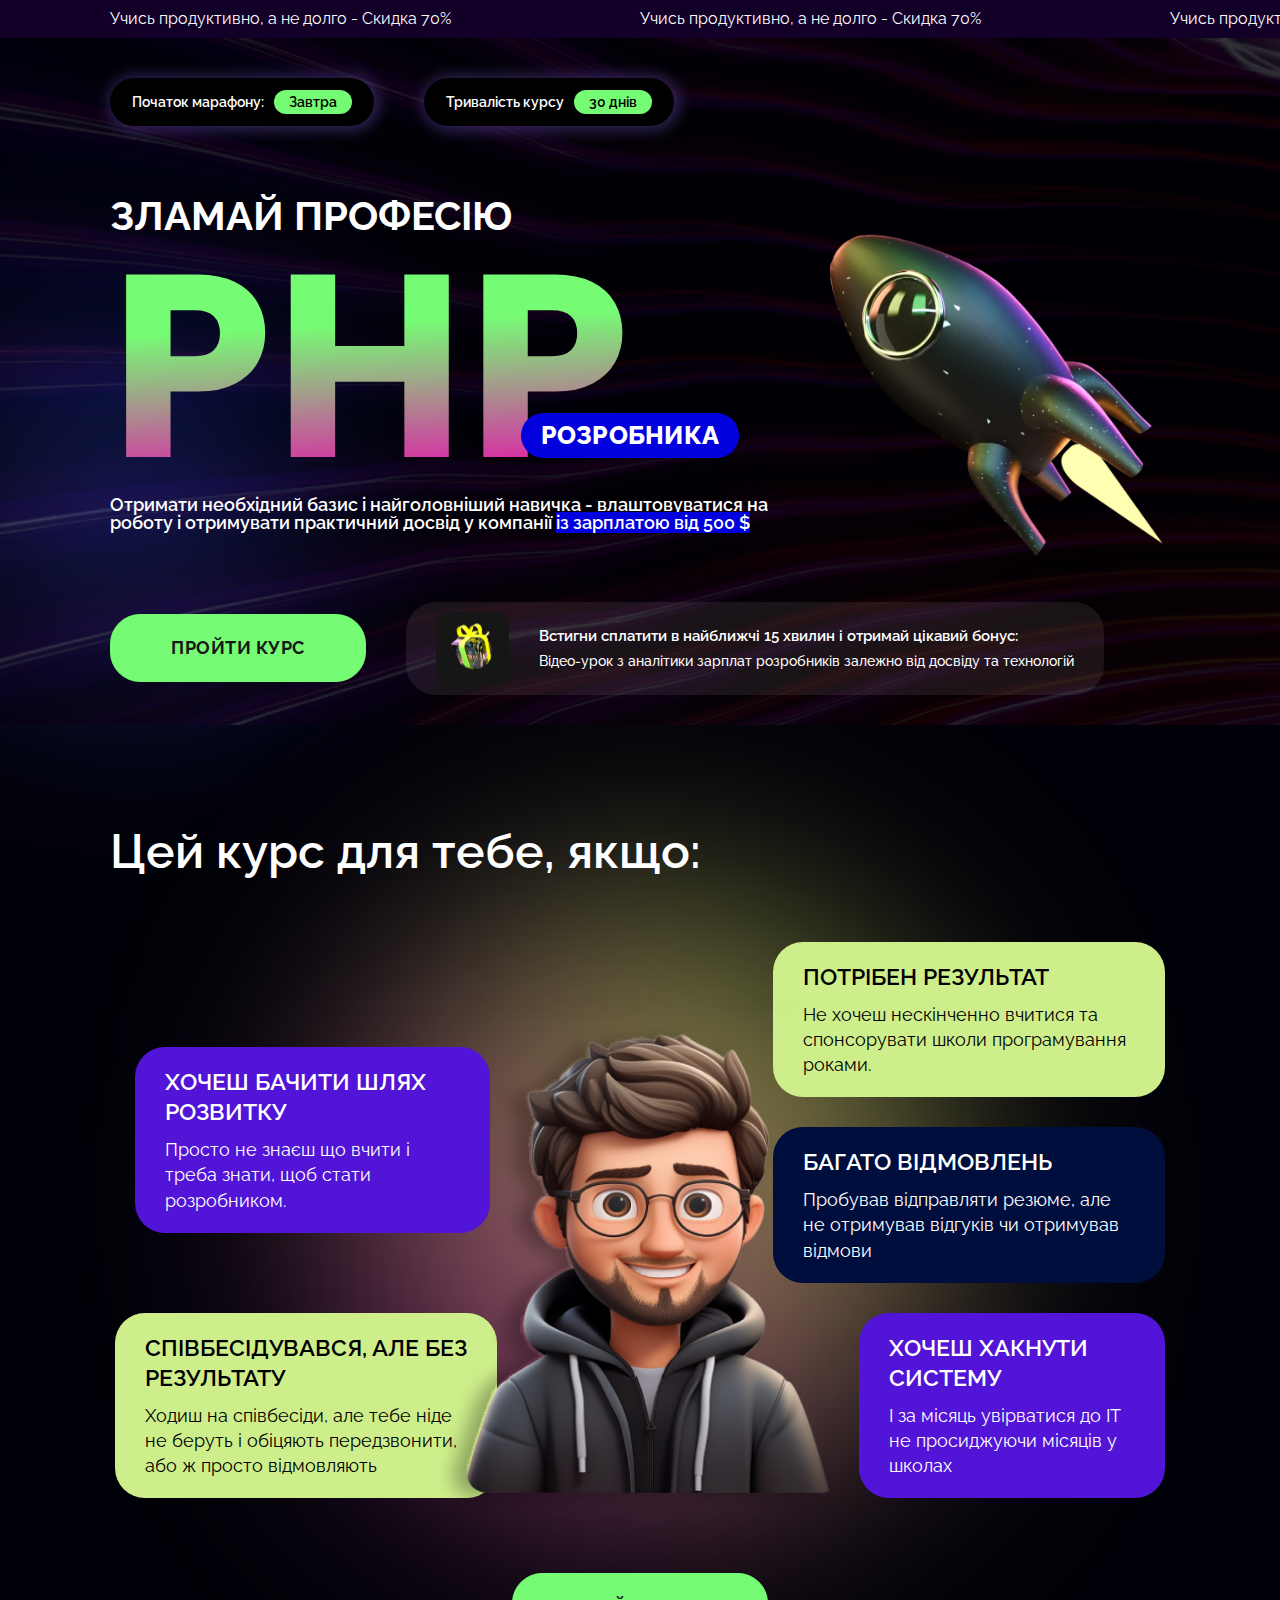
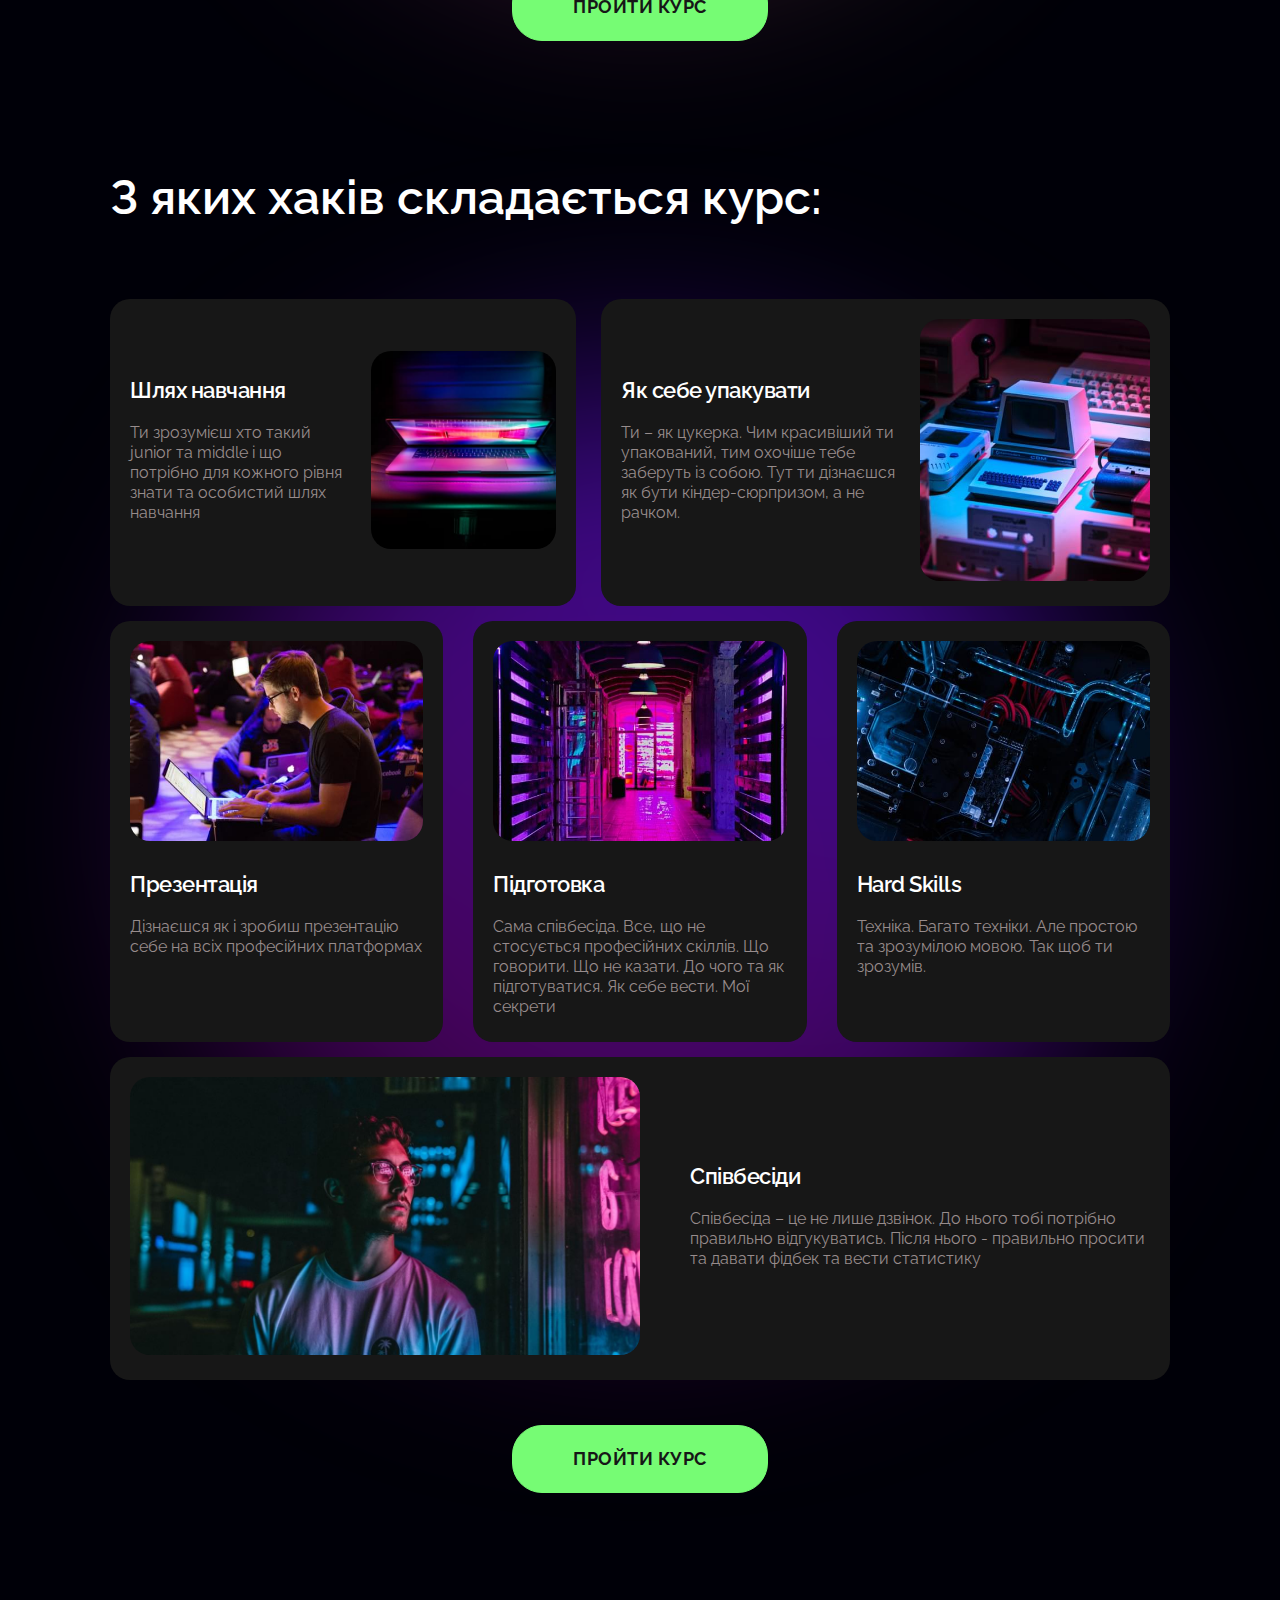
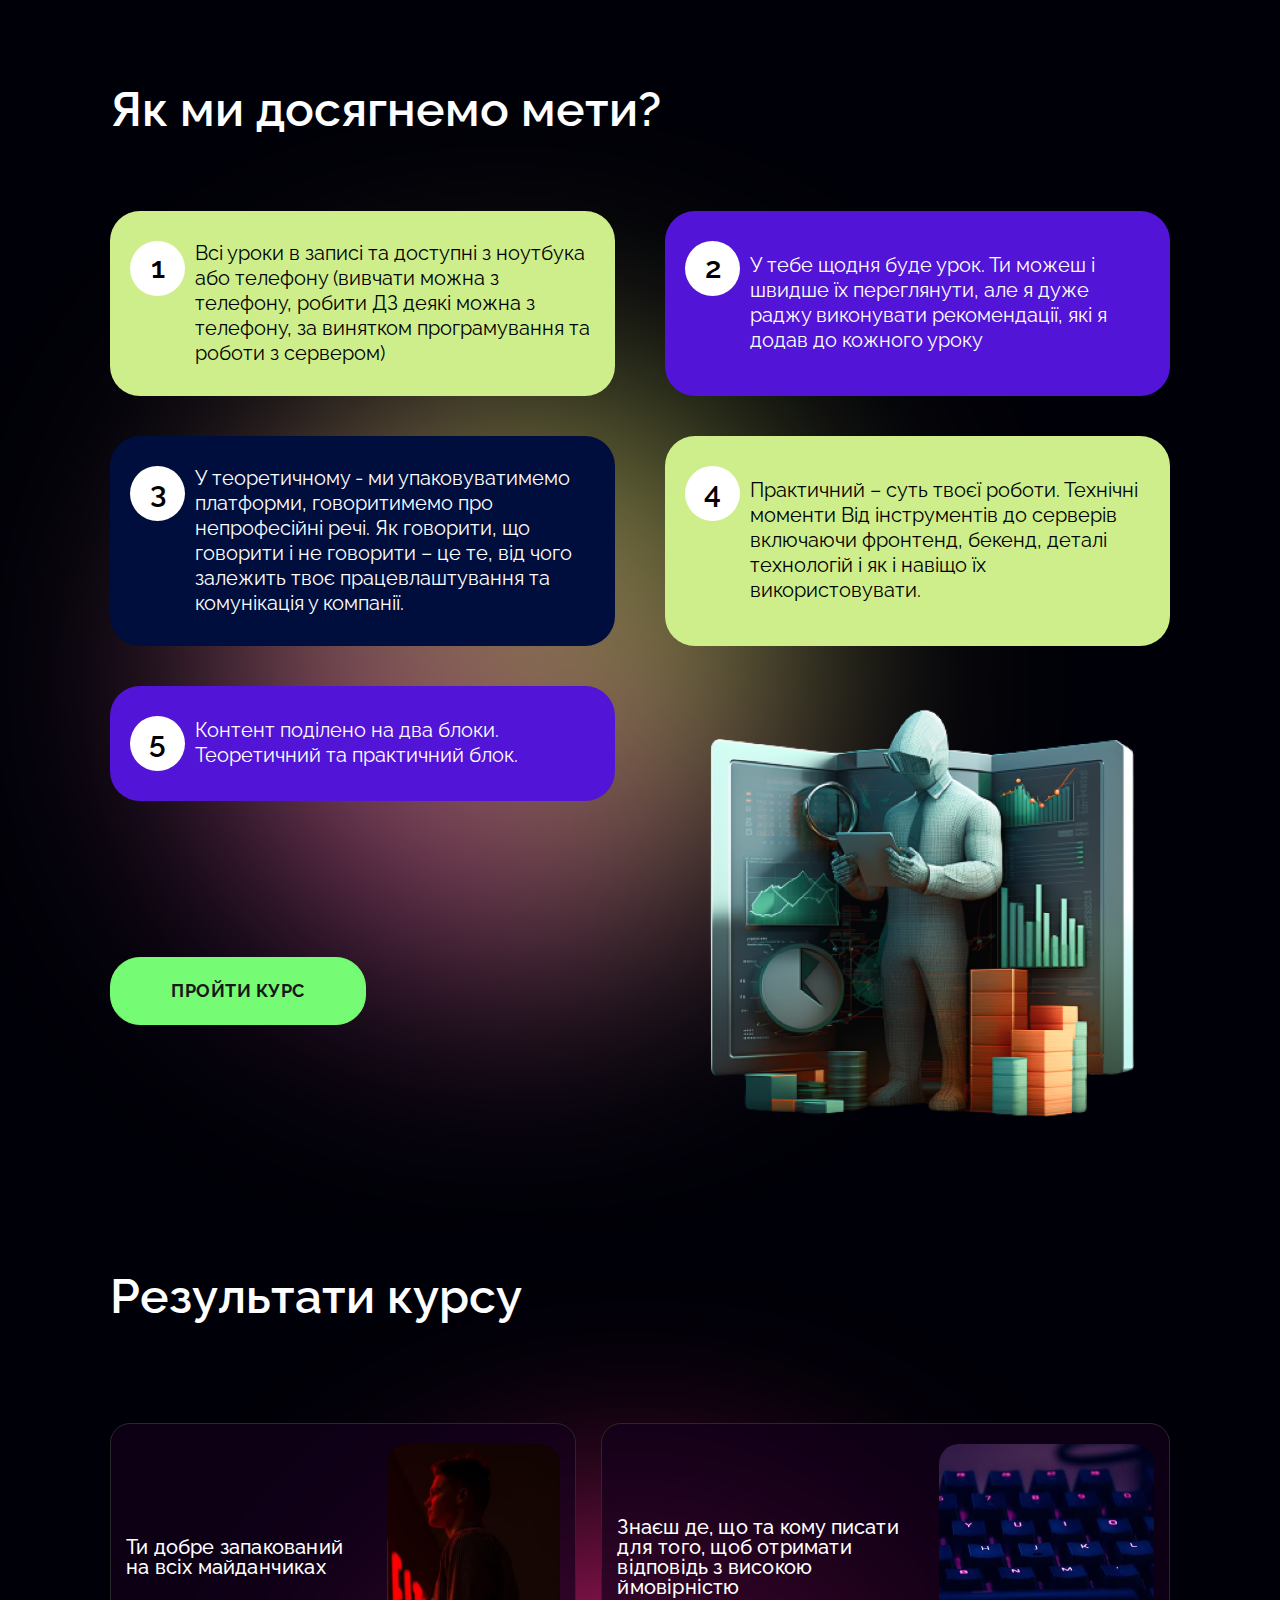
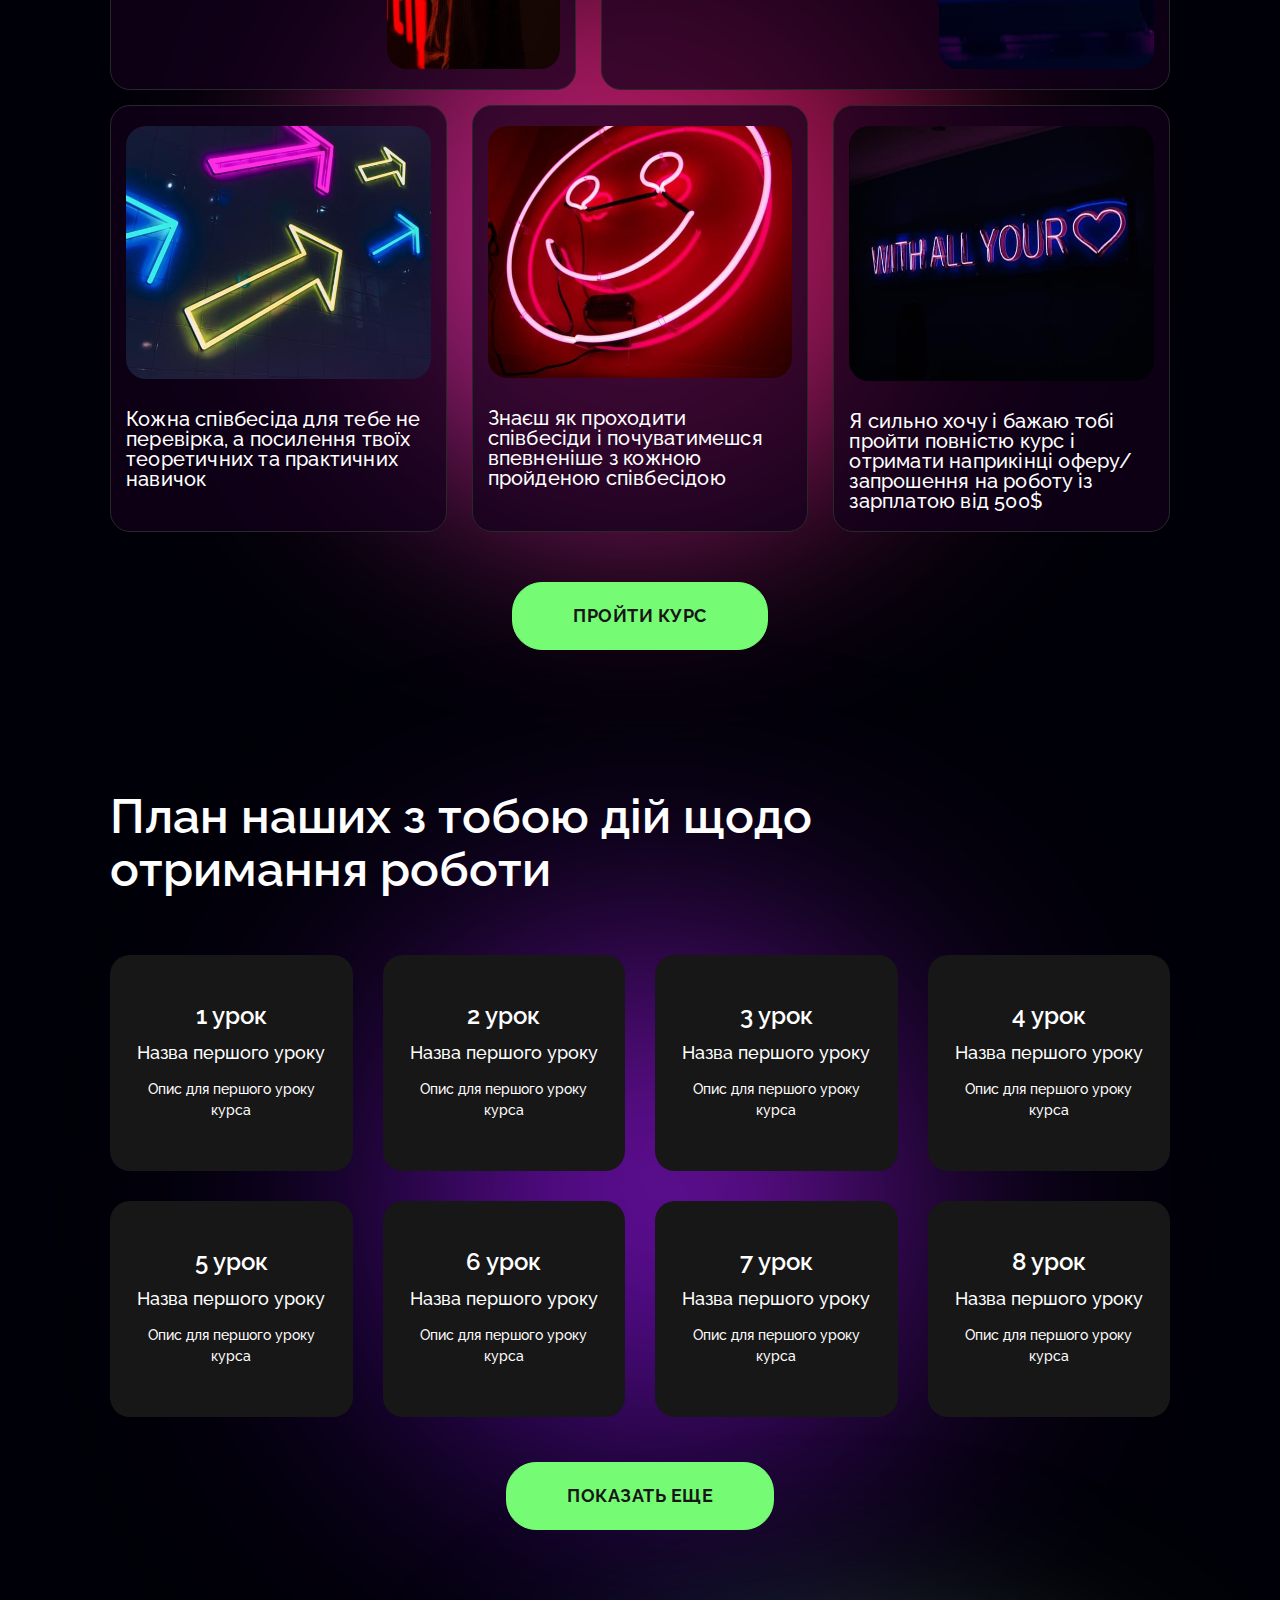
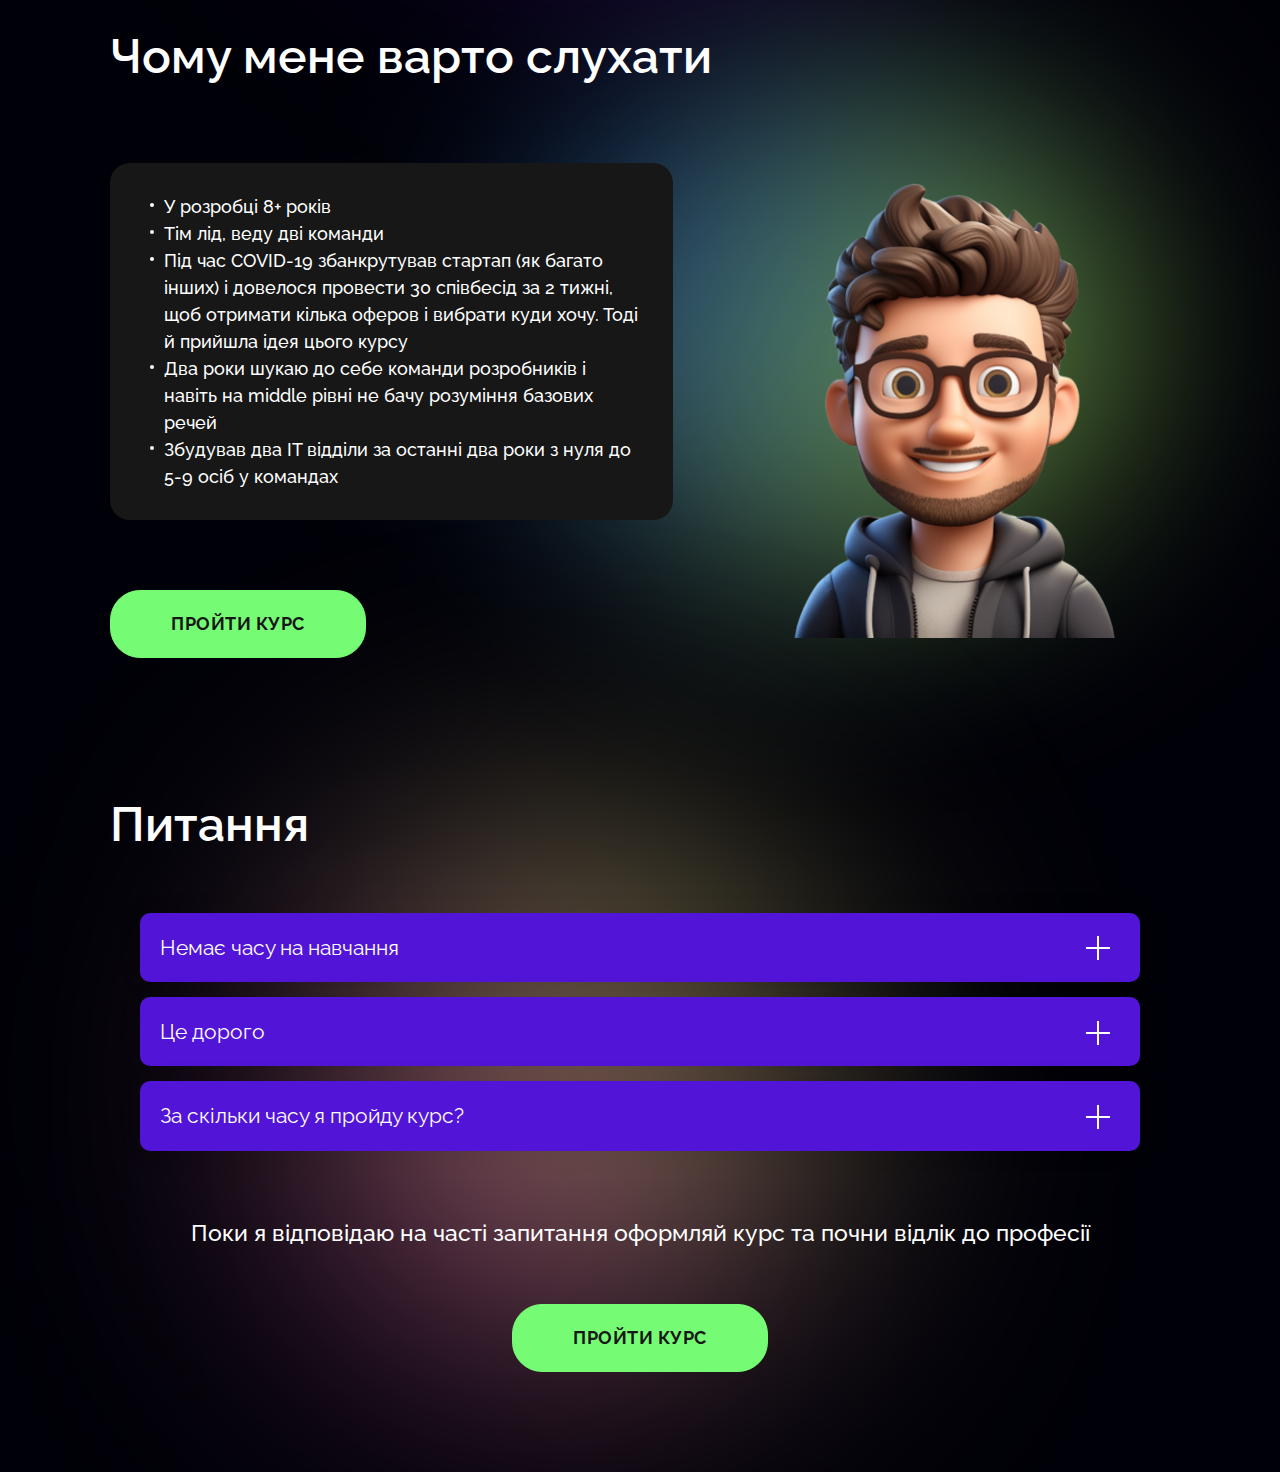
==== commit 846438af: "Add files via upload" ====
--- a/index.html
+++ b/index.html
@@ -6,7 +6,7 @@
 	<meta charset="UTF-8" />
 	<meta name="format-detection" content="telephone=no" />
 	<!-- <style>body{opacity: 0;}</style> -->
-	<link rel="stylesheet" href="css/style.min.css?_v=20230818221640" />
+	<link rel="stylesheet" href="css/style.min.css?_v=20230819113844" />
 	<!-- <link rel="shortcut icon" href="favicon.ico"> -->
 	<!-- <meta name="robots" content="noindex, nofollow"> -->
 	<meta name="viewport" content="width=device-width, initial-scale=1.0" />
@@ -60,7 +60,7 @@
 						<a href="#" class="footer-main-block__button button">пройти курс</a>
 						<div class="footer-main-block__promo promo-footer-main-block">
 							<div class="promo-footer-main-block__icon">
-								<img src="img/main-block/gift.png" alt="gift" />
+								<img src="img/main-block/x2-gift.png" alt="gift" />
 							</div>
 							<div class="promo-footer-main-block__body">
 								<h3 class="promo-footer-main-block__title">
@@ -138,7 +138,7 @@
 									</div>
 								</div>
 								<div class="item-course__image">
-									<img src="img/course/01.jpg" alt="image" />
+									<img src="img/course/x2-01.jpg" alt="image" />
 								</div>
 							</article>
 							<article class="course__item item-course">
@@ -150,14 +150,14 @@
 									</div>
 								</div>
 								<div class="item-course__image">
-									<img src="img/course/02.jpg" alt="image" />
+									<img src="img/course//x2-02.jpg" alt="image" />
 								</div>
 							</article>
 						</div>
 						<div class="course__row-middle">
 							<article class="course__item item-course item-course_col">
 								<div class="item-course__image">
-									<img src="img/course/03.jpg" alt="image" />
+									<img src="img/course/x2-03.jpg" alt="image" />
 								</div>
 								<h4 class="item-course__title">Презентація</h4>
 								<div class="item-course__text">
@@ -166,7 +166,7 @@
 							</article>
 							<article class="course__item item-course item-course_col">
 								<div class="item-course__image">
-									<img src="img/course/04.jpg" alt="image" />
+									<img src="img/course/x2-04.jpg" alt="image" />
 								</div>
 								<h4 class="item-course__title">Підготовка</h4>
 								<div class="item-course__text">
@@ -176,7 +176,7 @@
 							</article>
 							<article class="course__item item-course item-course_col">
 								<div class="item-course__image">
-									<img src="img/course/05.jpg" alt="image" />
+									<img src="img/course/x2-05.jpg" alt="image" />
 								</div>
 								<h4 class="item-course__title">Hard Skills</h4>
 								<div class="item-course__text">
@@ -194,7 +194,7 @@
 									</div>
 								</div>
 								<div class="item-course__image">
-									<img src="img/course/06.jpg" alt="image" />
+									<img src="img/course/x2-06.jpg" alt="image" />
 								</div>
 							</article>
 						</div>
@@ -243,7 +243,7 @@
 							</div>
 						</div>
 						<div class="goal__image">
-							<img src="img/goal/image.png" alt="image" />
+							<img src="img/goal/x2-image.png" alt="image" />
 						</div>
 						<a href="#" class="goal__button button">пройти курс</a>
 					</div>
@@ -258,7 +258,7 @@
 							<div class="results__item item-results">
 								<div class="item-results__text">Ти добре запакований на всіх майданчиках</div>
 								<div class="item-results__image">
-									<img src="img/results/01.jpg" alt="image" />
+									<img src="img/results/x2-01.jpg" alt="image" />
 								</div>
 							</div>
 							<div class="results__item item-results">
@@ -266,7 +266,7 @@
 									Знаєш де, що та кому писати для того, щоб отримати відповідь з високою ймовірністю
 								</div>
 								<div class="item-results__image">
-									<img src="img/results/02.jpg" alt="image" />
+									<img src="img/results/x2-02.jpg" alt="image" />
 								</div>
 							</div>
 						</div>
@@ -277,7 +277,7 @@
 									навичок
 								</div>
 								<div class="item-results__image">
-									<img src="img/results/03.jpg" alt="image" />
+									<img src="img/results/x2-03.jpg" alt="image" />
 								</div>
 							</div>
 							<div class="results__item item-results item-results_col">
@@ -285,7 +285,7 @@
 									Знаєш як проходити співбесіди і почуватимешся впевненіше з кожною пройденою співбесідою
 								</div>
 								<div class="item-results__image">
-									<img src="img/results/04.jpg" alt="image" />
+									<img src="img/results/x2-04.jpg" alt="image" />
 								</div>
 							</div>
 							<div class="results__item item-results item-results_col">
@@ -294,7 +294,7 @@
 									роботу із зарплатою від 500$
 								</div>
 								<div class="item-results__image">
-									<img src="img/results/05.jpg" alt="image" />
+									<img src="img/results/x2-05.jpg" alt="image" />
 								</div>
 							</div>
 						</div>
@@ -434,7 +434,7 @@
 			</div>
 		</footer>
 	</div>
-	<script src="js/app.min.js?_v=20230818221640"></script>
+	<script src="js/app.min.js?_v=20230819113844"></script>
 </body>
 
 </html>--- a/css/style.min.css
+++ b/css/style.min.css
@@ -1 +1 @@
-@charset "UTF-8";@import url(https://fonts.googleapis.com/css?family=Raleway:regular,500,600,700,800&display=swap);@import url(https://fonts.googleapis.com/css?family=Inter:regular,500,600,700&display=swap);@import url(https://fonts.googleapis.com/css?family=Poppins:700&display=swap);*{padding:0;margin:0;border:0}*,:after,:before{-webkit-box-sizing:border-box;box-sizing:border-box}body,html{height:100%;min-width:320px}body{color:#fff;line-height:1;font-family:Raleway;font-size:1rem;-ms-text-size-adjust:100%;-moz-text-size-adjust:100%;-webkit-text-size-adjust:100%;-webkit-font-smoothing:antialiased;-moz-osx-font-smoothing:grayscale}button,input,textarea{font-family:Raleway;font-size:inherit;line-height:inherit}button{cursor:pointer;color:inherit;background-color:transparent}a{color:inherit;text-decoration:none}ul li{list-style:none}img{vertical-align:top}h1,h2,h3,h4,h5,h6{font-weight:inherit;font-size:inherit}body{background-color:#000008}.lock body{overflow:hidden;-ms-touch-action:none;touch-action:none;-ms-scroll-chaining:none;overscroll-behavior:none}.wrapper{min-height:100%;display:-webkit-box;display:-ms-flexbox;display:flex;-webkit-box-orient:vertical;-webkit-box-direction:normal;-ms-flex-direction:column;flex-direction:column;overflow:hidden}@supports (overflow:clip){.wrapper{overflow:clip}}.wrapper>main{-webkit-box-flex:1;-ms-flex:1 1 auto;flex:1 1 auto}.wrapper>*{min-width:0}[class*=__container]{max-width:70.625rem;margin:0 auto;padding:0 2.1875rem}.spollers{display:-ms-grid;display:grid;gap:15px}.spollers__item{font-size:1.3125rem;font-weight:700;line-height:140%;background-color:#5214d6;border-radius:.625rem;-webkit-box-shadow:0 0 25px 0 rgba(0,0,0,.08);box-shadow:0 0 25px 0 rgba(0,0,0,.08);padding:1.25rem}.spollers__title{padding-right:2.8125rem;width:100%;cursor:default;text-align:left;position:relative;list-style:none}._spoller-init .spollers__title{cursor:pointer}._spoller-init .spollers__title::after,._spoller-init .spollers__title::before{content:"";position:absolute;right:10px;top:50%;background-color:#fff;height:2px;width:24px;-webkit-transition:-webkit-transform .5s ease 0s;transition:-webkit-transform .5s ease 0s;transition:transform .5s ease 0s;transition:transform .5s ease 0s,-webkit-transform .5s ease 0s}._spoller-init .spollers__title::after{-webkit-transform:rotate(-90deg);-ms-transform:rotate(-90deg);transform:rotate(-90deg)}._spoller-init .spollers__title._spoller-active::before{-webkit-transform:rotate(-40deg);-ms-transform:rotate(-40deg);transform:rotate(-40deg)}._spoller-init .spollers__title._spoller-active::after{-webkit-transform:rotate(40deg);-ms-transform:rotate(40deg);transform:rotate(40deg)}.spollers__body{padding:1.25rem 3.125rem 1.25rem 0;font-size:.875rem;font-weight:400;line-height:150%}[class*=-ibg]{position:relative}[class*=-ibg] img{position:absolute;width:100%;height:100%;top:0;left:0;-o-object-fit:cover;object-fit:cover}[class*=-ibg_contain] img{-o-object-fit:contain;object-fit:contain}.title-block{font-weight:600;line-height:110%}.button{background:#76fc74;color:#161717;text-align:center;border-radius:1.875rem;border:1px solid #76fc74;font-weight:700;letter-spacing:.5px;text-transform:uppercase;-webkit-transition:all .3s ease 0s;transition:all .3s ease 0s}.caroosel{background-color:#120029}.caroosel__slider{padding:.625rem 0}.caroosel .caroosel__slider{overflow:visible}.caroosel__slide{line-height:112.5%}.main-block{background:url(../img/main-block/bg.png) 50%/cover no-repeat;padding-top:2.5rem;padding-bottom:1.875rem}.main-block__container{position:relative;display:-ms-grid;display:grid;-ms-grid-columns:1fr 35%;grid-template-columns:1fr 35%}.main-block__info{-ms-grid-column-span:2;grid-column:span 2}.main-block__subtitle{font-weight:700;text-transform:uppercase}.main-block__main-title{position:relative;font-family:Poppins;font-weight:700;letter-spacing:2.6px;text-transform:uppercase;background:linear-gradient(357deg,#db28a6 15.21%,#76fc74 66.12%);background-clip:text;-webkit-background-clip:text;-webkit-text-fill-color:transparent}.main-block__main-title span{-webkit-text-fill-color:#fff;font-family:Raleway;position:absolute;bottom:14.5%;font-weight:800;letter-spacing:.25px;text-transform:uppercase;border-radius:1.875rem;background:#0200dc}.main-block__text{font-weight:600}.main-block__text span{background-color:#0200dc;white-space:nowrap}.main-block__image{-ms-grid-row-span:2;grid-row:span 2}.main-block__image img{width:100%;height:100%;-o-object-fit:contain;object-fit:contain}.main-block__footer{-ms-grid-column-span:2;grid-column:span 2}.main-block__decor{position:absolute;z-index:-1;top:240px;border-radius:50%;background:linear-gradient(226deg,#000e79 0,#5467f8 100%);-webkit-filter:blur(115px);filter:blur(115px)}.info-main-block{display:-webkit-box;display:-ms-flexbox;display:flex;-webkit-box-align:center;-ms-flex-align:center;align-items:center}.info-main-block__item{display:-webkit-box;display:-ms-flexbox;display:flex;-webkit-box-align:center;-ms-flex-align:center;align-items:center;-webkit-box-pack:justify;-ms-flex-pack:justify;justify-content:space-between;gap:.625rem;border-radius:1.875rem;background:#000;-webkit-box-shadow:2px 1px 15px 3px rgba(102,75,177,.5);box-shadow:2px 1px 15px 3px rgba(102,75,177,.5);color:#fff;font-weight:600}.info-main-block__item span{border-radius:1.25rem;background:#76fc74;color:#000}.footer-main-block{display:-webkit-box;display:-ms-flexbox;display:flex;-webkit-box-align:center;-ms-flex-align:center;align-items:center}.footer-main-block__button{-webkit-box-flex:0;-ms-flex:0 0 auto;flex:0 0 auto}.promo-footer-main-block{display:-webkit-box;display:-ms-flexbox;display:flex;-webkit-box-align:center;-ms-flex-align:center;align-items:center;border-radius:1.875rem;background:rgba(220,186,186,.1)}.promo-footer-main-block__icon{border-radius:.625rem;background:#161616;-ms-flex-negative:0;flex-shrink:0;position:relative}.promo-footer-main-block__icon img{position:absolute;top:50%;left:50%;-webkit-transform:translate(-50%,-50%);-ms-transform:translate(-50%,-50%);transform:translate(-50%,-50%)}.promo-footer-main-block__title{font-weight:600}.promo-footer-main-block__title:not(:last-child){margin-bottom:.625rem}.promo-footer-main-block__text{font-weight:500}.about__content{display:-ms-grid;display:grid;-ms-grid-columns:1fr 1px 1fr;grid-template-columns:1fr 1px 1fr;-webkit-box-align:end;-ms-flex-align:end;align-items:end;gap:1.25rem}.about__col-center{position:relative}.about__col-center img{position:absolute;z-index:2;bottom:-1.0625rem;left:50%;-webkit-transform:translate(-50%,0);-ms-transform:translate(-50%,0);transform:translate(-50%,0)}.about__col-right{display:-webkit-box;display:-ms-flexbox;display:flex;-webkit-box-orient:vertical;-webkit-box-direction:normal;-ms-flex-direction:column;flex-direction:column;-webkit-box-align:end;-ms-flex-align:end;align-items:flex-end;gap:1.875rem}.about__action{display:-webkit-box;display:-ms-flexbox;display:flex;-webkit-box-pack:center;-ms-flex-pack:center;justify-content:center;-webkit-box-align:center;-ms-flex-align:center;align-items:center}.about__decor{position:absolute;z-index:-1;border-radius:50%;bottom:0;left:0;-webkit-transform:translate(-50%,0);-ms-transform:translate(-50%,0);transform:translate(-50%,0);background:linear-gradient(220deg,rgba(182,255,62,.7) 0,rgba(208,34,180,.7) 100%);-webkit-filter:blur(120px);filter:blur(120px)}.item-about{border-radius:1.875rem;padding:1.25rem 1.875rem}.item-about_lb{background:#5214d6}.about__col-left .item-about_lb{max-width:22.1875rem}.about__col-right .item-about_lb{max-width:19.125rem}.item-about_yg{background:#ceee8b;color:#000}.about__col-right .item-about_yg{max-width:24.5rem}.about__col-left .item-about_yg{max-width:23.875rem}.item-about_db{background:#000e3e}.about__col-right .item-about_db{max-width:24.5rem}.item-about__title{font-weight:600;line-height:130%;text-transform:uppercase}.item-about__title:not(:last-child){margin-bottom:.625rem}.item-about__text{line-height:140%}.course__container{position:relative}.course__grid{display:-ms-grid;display:grid;gap:.9375rem}.course__grid:not(:last-child){margin-bottom:2.5rem}.course__row-top{display:-ms-grid;display:grid;-ms-grid-columns:44% 1fr;grid-template-columns:44% 1fr;gap:1.5625rem}.course__row-middle{display:-ms-grid;display:grid;-ms-grid-columns:(1fr)[3];grid-template-columns:repeat(3,1fr)}.course__button{-ms-grid-column-align:center;justify-self:center}.course__decor{position:absolute;z-index:-1;border-radius:50%;top:50%;left:50%;-webkit-transform:translate(-50%,-50%);-ms-transform:translate(-50%,-50%);transform:translate(-50%,-50%);background:linear-gradient(206deg,rgba(87,17,236,.7) 0,rgba(103,0,87,.7) 100%);-webkit-filter:blur(110px);filter:blur(110px)}.item-course{display:-webkit-box;display:-ms-flexbox;display:flex;-webkit-box-align:center;-ms-flex-align:center;align-items:center;border-radius:1.25rem;background:#171717}.item-course_col{-webkit-box-orient:vertical;-webkit-box-direction:normal;-ms-flex-direction:column;flex-direction:column}.item-course_reverse{-webkit-box-orient:horizontal;-webkit-box-direction:reverse;-ms-flex-direction:row-reverse;flex-direction:row-reverse}.item-course__body{-webkit-box-flex:1;-ms-flex:1 1 auto;flex:1 1 auto}.course__row-top .item-course__body{padding-right:1.25rem}.course__row-bottom .item-course__body{padding-left:3.125rem}.item-course__title{font-weight:600;line-height:120%;letter-spacing:-.5px}.item-course__title:not(:last-child){margin-bottom:20px}.course__row-middle .item-course__title{-ms-flex-item-align:start;align-self:flex-start}.item-course__text{color:#978c8c;font-size:16px;font-weight:400;line-height:125%}.course__row-middle .item-course__text{-ms-flex-item-align:start;align-self:flex-start}.item-course__image{border-radius:1.25rem}.course__row-top .item-course__image{-webkit-box-flex:0;-ms-flex:0 0 43.5%;flex:0 0 43.5%}.course__row-bottom .item-course__image{-webkit-box-flex:0;-ms-flex:0 0 50%;flex:0 0 50%}.course__row-middle .item-course__image{-ms-flex-item-align:stretch;-ms-grid-row-align:stretch;align-self:stretch;-webkit-box-flex:0;-ms-flex-positive:0;flex-grow:0;height:12.5rem}.item-course__image img{border-radius:1.25rem;width:100%;height:100%;-o-object-fit:cover;object-fit:cover}.item-course__image:not(:last-child){margin-bottom:1.875rem}.goal__container{position:relative}.goal__grid{display:-ms-grid;display:grid;-ms-grid-columns:1fr 1fr;grid-template-columns:1fr 1fr;row-gap:2.5rem}.goal__image{-ms-grid-row-span:2;grid-row:span 2;text-align:center}.goal__image img{max-width:100%}.goal__button{-ms-flex-item-align:start;-ms-grid-row-align:start;align-self:start;-ms-grid-column-align:start;justify-self:start}.goal__decor{position:absolute;z-index:-1;border-radius:50%;top:0;left:135px;-webkit-transform:translate(0,50%);-ms-transform:translate(0,50%);transform:translate(0,50%);background:linear-gradient(221deg,rgba(182,255,62,.7) 0,rgba(208,34,180,.7) 100%);-webkit-filter:blur(120px);filter:blur(120px)}.item-goal{border-radius:1.875rem;padding:1.875rem 1.25rem;display:-webkit-box;display:-ms-flexbox;display:flex;-webkit-box-align:center;-ms-flex-align:center;align-items:center;gap:.625rem}.item-goal_lb{background:#5214d6}.item-goal_lb-last{background:#5214d6;-ms-flex-item-align:start;-ms-grid-row-align:start;align-self:start}.item-goal_db{background:#000e3e}.item-goal_yg{background:#ceee8b;color:#000}.item-goal__number{-ms-flex-item-align:start;align-self:flex-start;position:relative;-ms-flex-negative:0;flex-shrink:0;background:#fff;border-radius:50%;color:#000;font-weight:600}.item-goal__number span{position:absolute;top:50%;left:50%;-webkit-transform:translate(-50%,-50%);-ms-transform:translate(-50%,-50%);transform:translate(-50%,-50%)}.item-goal__text{line-height:125%}.results__container{position:relative}.results__grid{display:-ms-grid;display:grid}.results__row-top{display:-ms-grid;display:grid;-ms-grid-columns:44% 1fr;grid-template-columns:44% 1fr;gap:1.5625rem}.results__row-bottom{display:-ms-grid;display:grid;-ms-grid-columns:(1fr)[3];grid-template-columns:repeat(3,1fr);gap:1.5625rem}.results__button{-ms-grid-column-align:center;justify-self:center}.results__decor{position:absolute;z-index:-1;border-radius:50%;top:250px;left:50%;-webkit-transform:translate(-50%,0);-ms-transform:translate(-50%,0);transform:translate(-50%,0);background:linear-gradient(232deg,rgba(236,17,69,.7) 0,rgba(252,59,221,.7) 100%);-webkit-filter:blur(110px);filter:blur(110px)}.item-results{display:-webkit-box;display:-ms-flexbox;display:flex;padding:1.25rem .9375rem;border-radius:1.25rem;border:1px solid #282828;background:rgba(18,0,27,.7)}.item-results_col{-webkit-box-orient:vertical;-webkit-box-direction:reverse;-ms-flex-direction:column-reverse;flex-direction:column-reverse;-webkit-box-pack:end;-ms-flex-pack:end;justify-content:flex-end}.item-results__text{-ms-flex-item-align:center;-ms-grid-row-align:center;align-self:center;font-size:1.25rem;font-weight:500;letter-spacing:.2px}.results__row-top .item-results__text{-webkit-box-flex:0;-ms-flex:0 0 60%;flex:0 0 60%;padding-right:1.25rem}.item-results__image{border-radius:1.25rem}.results__row-top .item-results__image{-webkit-box-flex:0;-ms-flex:0 0 40%;flex:0 0 40%}.results__row-bottom .item-results__image{margin-bottom:1.875rem}.item-results__image img{border-radius:1.25rem;width:100%;height:100%;-o-object-fit:cover;object-fit:cover}.item-results__image:not(:last-child){margin-bottom:1.875rem}.plan{padding-bottom:3.125rem}.plan__container{position:relative;display:-webkit-box;display:-ms-flexbox;display:flex;-webkit-box-orient:vertical;-webkit-box-direction:normal;-ms-flex-direction:column;flex-direction:column}.plan__title{max-width:45.3125rem}.plan__title:not(:last-child){margin-bottom:3.75rem}.plan__items{display:-ms-grid;display:grid;-ms-grid-columns:(1fr)[4];grid-template-columns:repeat(4,1fr);justify-items:center;grid-auto-rows:1fr;gap:1.875rem}.plan__items:not(:last-child){margin-bottom:2.8125rem}.plan__button{-ms-flex-item-align:center;-ms-grid-row-align:center;align-self:center}.plan__decor{position:absolute;z-index:-1;border-radius:50%;top:180px;left:50%;-webkit-transform:translate(-50%,0);-ms-transform:translate(-50%,0);transform:translate(-50%,0);background:linear-gradient(221deg,rgba(198,35,255,.9) 0,rgba(51,0,134,.9) 100%);-webkit-filter:blur(150px);filter:blur(150px)}.item-plan{max-width:15.625rem;border-radius:1.25rem;background:#171717;padding:3.125rem 1.5625rem;text-align:center}.item-plan__number{font-size:1.5rem;font-weight:600;line-height:91.667%}.item-plan__number:not(:last-child){margin-bottom:.9375rem}.item-plan__title{font-size:1.125rem;font-weight:500;line-height:122.222%}.item-plan__title:not(:last-child){margin-bottom:.9375rem}.item-plan__text{font-size:.875rem;font-style:normal;font-weight:500;line-height:150%}.why{padding-top:3.125rem}.why__container{position:relative}.why__content{display:-ms-grid;display:grid;-ms-grid-columns:1fr 45%;grid-template-columns:1fr 45%;gap:1.25rem;-webkit-box-align:start;-ms-flex-align:start;align-items:start}.why__list{border-radius:1.25rem;background:#171717;-webkit-backdrop-filter:blur(2px);backdrop-filter:blur(2px);padding:1.875rem}.why__item-list{position:relative;padding-left:1.5rem}.why__item-list::before{content:"";position:absolute;width:.25rem;height:.25rem;border-radius:50%;top:.75rem;left:.75rem;-webkit-transform:translate(-50%,-50%);-ms-transform:translate(-50%,-50%);transform:translate(-50%,-50%);background-color:#fff}.why__text{font-weight:500;line-height:150%}.why__image{-ms-grid-row-span:2;grid-row:span 2;position:relative}.why__image img{position:absolute;top:0;right:-20px}.why__button{-ms-grid-column-align:start;justify-self:start;-ms-flex-item-align:end;-ms-grid-row-align:end;align-self:end;margin-top:3.125rem}.why__decor{position:absolute;z-index:-1;border-radius:50%;top:50px;left:40%;background:linear-gradient(113deg,rgba(15,68,204,.7) 0,rgba(190,252,59,.7) 100%);-webkit-filter:blur(110px);filter:blur(110px)}.questions{padding-bottom:6.25rem}.questions__container{position:relative;display:-webkit-box;display:-ms-flexbox;display:flex;-webkit-box-orient:vertical;-webkit-box-direction:normal;-ms-flex-direction:column;flex-direction:column}.questions__spollers{padding-left:1.875rem;padding-right:1.875rem}.questions__text{text-align:center;font-weight:500}.questions__button{-ms-flex-item-align:center;-ms-grid-row-align:center;align-self:center}.questions__decor{position:absolute;z-index:-1;border-radius:50%;top:50px;left:21%;background:linear-gradient(221deg,rgba(181,245,77,.7) 0,rgba(208,34,180,.7) 100%);-webkit-filter:blur(150px);filter:blur(150px)}.swiper{overflow:hidden}.swiper-initialized{-ms-touch-action:pan-y;touch-action:pan-y}.swiper-wrapper{width:100%;height:100%;-webkit-box-sizing:content-box;box-sizing:content-box;display:-webkit-box;display:-ms-flexbox;display:flex;position:relative}.swiper-vertical .swiper-wrapper{-webkit-box-orient:vertical;-webkit-box-direction:normal;-ms-flex-direction:column;flex-direction:column}.swiper-autoheight .swiper-wrapper{-webkit-box-align:start;-ms-flex-align:start;align-items:flex-start}.swiper-initialized .swiper-slide{-ms-flex-negative:0;flex-shrink:0}.swiper-android .swiper-slide,.swiper-android .swiper-wrapper{-webkit-transform:translate3d(0,0,0);transform:translate3d(0,0,0)}.swiper-button-lock{display:none!important}@media (min-width:47.99875em){.about__content{padding-left:.3125rem;padding-right:.3125rem}.about__col-left .item-about_lb{margin-left:1.25rem}}@media (min-width:70.625em){.title-block{font-size:3rem}.button{font-size:1.125rem}.button{padding-top:1.5rem}.button{padding-bottom:1.5rem}.button{padding-right:3.75rem}.button{padding-left:3.75rem}.main-block__info:not(:last-child){margin-bottom:4.375rem}.main-block__subtitle{font-size:2.5rem}.main-block__main-title{font-size:16.25rem}.main-block__main-title span{right:3.75rem}.main-block__main-title span{font-size:1.5625rem}.main-block__main-title span{padding-top:.625rem}.main-block__main-title span{padding-bottom:.625rem}.main-block__main-title span{padding-right:1.25rem}.main-block__main-title span{padding-left:1.25rem}.main-block__text{font-size:1.125rem}.main-block__text:not(:last-child){margin-bottom:4.375rem}.main-block__decor{width:19.375rem}.main-block__decor{height:19.375rem}.main-block__decor{left:-5.625rem}.info-main-block{gap:3.125rem}.info-main-block__item{padding-top:.75rem}.info-main-block__item{padding-bottom:.75rem}.info-main-block__item{padding-right:1.375rem}.info-main-block__item{padding-left:1.375rem}.info-main-block__item{font-size:.875rem}.info-main-block__item span{font-size:.875rem}.info-main-block__item span{padding-top:.3125rem}.info-main-block__item span{padding-bottom:.3125rem}.info-main-block__item span{padding-right:.9375rem}.info-main-block__item span{padding-left:.9375rem}.footer-main-block{gap:2.5rem}.promo-footer-main-block{gap:1.875rem}.promo-footer-main-block{padding-top:.625rem}.promo-footer-main-block{padding-bottom:.625rem}.promo-footer-main-block{padding-right:1.875rem}.promo-footer-main-block{padding-left:1.875rem}.promo-footer-main-block__icon{width:4.5625rem}.promo-footer-main-block__icon{height:4.5625rem}.promo-footer-main-block__title{font-size:.9375rem}.promo-footer-main-block__text{font-size:.875rem}.about{padding-top:6.25rem}.about{padding-bottom:4.0625rem}.about__title:not(:last-child){margin-bottom:4rem}.about__content:not(:last-child){margin-bottom:4.6875rem}.about__col-center img{width:25.9375rem}.about__col-center img{height:33.0625rem}.about__decor{width:36.875rem}.about__decor{height:36.875rem}.about__col-left .item-about_lb{margin-bottom:5rem}.item-about__title{font-size:1.4375rem}.item-about__text{font-size:1.125rem}.course{padding-top:4.0625rem}.course{padding-bottom:4.6875rem}.course__title:not(:last-child){margin-bottom:4.6875rem}.course__row-middle{gap:1.875rem}.course__button{margin-top:1.875rem}.course__decor{width:55rem}.course__decor{height:55rem}.item-course{padding-top:1.25rem}.item-course{padding-bottom:1.5625rem}.item-course{padding-right:1.25rem}.item-course{padding-left:1.25rem}.item-course__title{font-size:1.375rem}.goal{padding-top:4.6875rem}.goal{padding-bottom:4.0625rem}.goal__title:not(:last-child){margin-bottom:4.6875rem}.goal__grid{-webkit-column-gap:3.125rem;-moz-column-gap:3.125rem;column-gap:3.125rem}.goal__decor{width:36.875rem}.goal__decor{height:36.875rem}.item-goal__number{width:3.4375rem}.item-goal__number{height:3.4375rem}.item-goal__number span{font-size:1.875rem}.item-goal__text{font-size:1.25rem}.results{padding-top:4.0625rem}.results{padding-bottom:4.375rem}.results__title:not(:last-child){margin-bottom:6.25rem}.results__grid{gap:.9375rem}.results__button{margin-top:2.1875rem}.results__decor{width:37.5rem}.results__decor{height:37.5rem}.plan{padding-top:4.375rem}.plan__decor{width:30.9375rem}.plan__decor{height:30.9375rem}.why{padding-bottom:4.375rem}.why__title:not(:last-child){margin-bottom:5rem}.why__text{font-size:1.125rem}.why__image img{width:29.6875rem}.why__image img{height:29.6875rem}.why__decor{width:37.1875rem}.why__decor{height:30.9375rem}.questions{padding-top:4.375rem}.questions__title:not(:last-child){margin-bottom:3.875rem}.questions__spollers:not(:last-child){margin-bottom:4.375rem}.questions__text{font-size:1.4375rem}.questions__text:not(:last-child){margin-bottom:3.75rem}.questions__decor{width:30.9375rem}.questions__decor{height:30.9375rem}}@media (max-width:48em){.about__col-left .item-about_lb{margin-bottom:1.875rem}.course__row-middle{gap:.9375rem}.results__grid{gap:1.5625rem}}@media (max-width:35em){.plan__items{-ms-grid-columns:(1fr)[1];grid-template-columns:repeat(1,1fr)}}@media (max-width:65.625em){.about__col-left .item-about_yg{max-width:20.625rem}.about__col-right .item-about_db{max-width:21.25rem}}@media (max-width:59.375em){.about__col-left .item-about_lb{max-width:21.25rem}.about__col-right .item-about_lb{position:relative;z-index:2;max-width:16.875rem}.about__col-right .item-about_db{max-width:18.75rem}}@media (max-width:56.25em){.about__col-left .item-about_lb{max-width:18.75rem}.about__col-left .item-about_yg{max-width:17.5rem}.plan__items{-ms-grid-columns:(1fr)[3];grid-template-columns:repeat(3,1fr)}.why__image img{top:0}}@media (max-width:53.125em){.about__col-right .item-about_db{position:relative;z-index:2;max-width:17.5rem}}@media (max-width:47.99875em){.button{padding-top:1rem}.button{padding-bottom:1rem}.button{padding-right:3.125rem}.button{padding-left:3.125rem}.caroosel__container{padding-left:1.25rem;padding-right:1.25rem}.caroosel__slider{padding:.3125rem 0}.caroosel{text-align:center}.main-block__container{padding-left:1.25rem;padding-right:1.25rem}.main-block__decor{top:180px}.info-main-block__item{gap:.3125rem}.about__container{padding-left:1.25rem;padding-right:1.25rem}.about__content{-ms-grid-columns:1fr;grid-template-columns:1fr}.about__col-center img{-webkit-transform:translate(-50%,45%);-ms-transform:translate(-50%,45%);transform:translate(-50%,45%)}.about__decor{left:50%;-webkit-transform:translate(-50%,50%);-ms-transform:translate(-50%,50%);transform:translate(-50%,50%)}.about__col-left .item-about_lb{max-width:none;width:100%}.about__col-right .item-about_lb{max-width:none;width:100%;position:static}.about__col-right .item-about_yg{max-width:none;width:100%}.about__col-left .item-about_yg{max-width:none;width:100%}.about__col-right .item-about_db{max-width:none;width:100%;position:static}.course__container{padding-left:1.25rem;padding-right:1.25rem}.course__row-top{-ms-grid-columns:1fr;grid-template-columns:1fr}.course__row-middle{-ms-grid-columns:1fr;grid-template-columns:1fr}.course__decor{top:200px;-webkit-transform:translate(-50%,50%);-ms-transform:translate(-50%,50%);transform:translate(-50%,50%)}.item-course{padding-top:.9375rem}.item-course{padding-bottom:1.25rem}.item-course{padding-right:.625rem}.item-course{padding-left:.625rem}.item-course{-webkit-box-orient:vertical;-webkit-box-direction:reverse;-ms-flex-direction:column-reverse;flex-direction:column-reverse}.item-course_reverse{-webkit-box-orient:vertical;-webkit-box-direction:reverse;-ms-flex-direction:column-reverse;flex-direction:column-reverse}.course__row-top .item-course__body{padding-right:0}.course__row-bottom .item-course__body{padding-left:0}.course__row-top .item-course__image{-ms-flex-item-align:stretch;-ms-grid-row-align:stretch;align-self:stretch;height:12.5rem;margin-bottom:1.875rem}.course__row-bottom .item-course__image{-ms-flex-item-align:stretch;-ms-grid-row-align:stretch;align-self:stretch;height:12.5rem;margin-bottom:1.875rem}.item-course__image img{height:12.5rem}.goal__container{padding-left:1.25rem;padding-right:1.25rem}.goal__grid{-ms-grid-columns:1fr;grid-template-columns:1fr}.goal__image{-ms-grid-row-span:1;grid-row:span 1;-webkit-box-ordinal-group:0;-ms-flex-order:-1;order:-1}.goal__button{-ms-grid-column-align:center;justify-self:center}.goal__decor{left:50%;-webkit-transform:translate(-50%,50%);-ms-transform:translate(-50%,50%);transform:translate(-50%,50%)}.results__container{padding-left:1.25rem;padding-right:1.25rem}.results__row-top{-ms-grid-columns:1fr;grid-template-columns:1fr}.results__row-bottom{-ms-grid-columns:1fr;grid-template-columns:1fr}.item-results{-webkit-box-orient:vertical;-webkit-box-direction:reverse;-ms-flex-direction:column-reverse;flex-direction:column-reverse;-webkit-box-pack:end;-ms-flex-pack:end;justify-content:flex-end}.results__row-top .item-results__text{-webkit-box-flex:0;-ms-flex:0 1 auto;flex:0 1 auto}.item-results__text{-ms-flex-item-align:stretch;-ms-grid-row-align:stretch;align-self:stretch}.item-results__image{margin-bottom:1.875rem;height:15rem}.results__row-top .item-results__image{-webkit-box-flex:0;-ms-flex:0 1 auto;flex:0 1 auto}.results__row-top .item-results__image img{-o-object-position:center 10%;object-position:center 10%}.plan__container{padding-left:1.25rem;padding-right:1.25rem}.plan__items{-ms-grid-columns:(1fr)[2];grid-template-columns:repeat(2,1fr)}.plan__decor{top:300px}.why__container{padding-left:1.25rem;padding-right:1.25rem}.why__content{-ms-grid-columns:1fr;grid-template-columns:1fr}.why__list{padding-left:.9375rem;padding-right:.9375rem}.why__image{height:25rem}.why__image img{top:-20px;right:50%;-webkit-transform:translate(50%,0);-ms-transform:translate(50%,0);transform:translate(50%,0)}.why__image{-ms-grid-row-span:1;grid-row:span 1;-webkit-box-ordinal-group:0;-ms-flex-order:-1;order:-1}.why__button{margin-top:1.875rem;-ms-grid-column-align:center;justify-self:center}.why__decor{left:50%;top:80px;-webkit-transform:translate(-50%,0);-ms-transform:translate(-50%,0);transform:translate(-50%,0)}.questions__container{padding-left:1.25rem;padding-right:1.25rem}.questions__spollers{padding-left:0;padding-right:0}.questions__decor{left:50%;top:0;-webkit-transform:translate(-50%,0);-ms-transform:translate(-50%,0);transform:translate(-50%,0)}}@media (max-width:47.99875em) and (max-width:29.99875em){.about__content{gap:11.875rem}}@media (max-width:37.5em){.main-block__container{-ms-grid-columns:1fr;grid-template-columns:1fr}.main-block__info{-ms-grid-column-span:1;grid-column:span 1}.main-block__main-title span{right:-1.875rem}.main-block__image{-ms-grid-row-span:1;grid-row:span 1;max-height:18.75rem}.main-block__footer{-ms-grid-column-span:1;grid-column:span 1}.footer-main-block{-webkit-box-orient:vertical;-webkit-box-direction:normal;-ms-flex-direction:column;flex-direction:column}}@media (max-width:37.5em) and (max-width:22.5em){.main-block__main-title span{right:.0000000625rem}}@media (max-width:29.99875em){.title-block{font-size:2rem}.button{font-size:1rem}.caroosel__container{padding-left:.625rem;padding-right:.625rem}.caroosel{font-size:.75rem}.main-block__container{padding-left:.625rem;padding-right:.625rem}.main-block__info:not(:last-child){margin-bottom:2.1875rem}.main-block__subtitle{font-size:1.5625rem}.main-block__main-title{font-size:8.75rem}.main-block__main-title{letter-spacing:1.5px}.main-block__main-title span{font-size:.8125rem}.main-block__main-title span{padding-top:.375rem}.main-block__main-title span{padding-bottom:.375rem}.main-block__main-title span{padding-right:1rem}.main-block__main-title span{padding-left:1rem}.main-block__text{font-size:.75rem}.main-block__text:not(:last-child){margin-bottom:2.1875rem}.main-block__image{max-height:15.3125rem}.main-block__decor{width:13.125rem}.main-block__decor{height:13.125rem}.main-block__decor{left:.0000000625rem}.info-main-block{gap:1.25rem}.info-main-block__item{padding-top:.375rem}.info-main-block__item{padding-bottom:.375rem}.info-main-block__item{padding-right:.375rem}.info-main-block__item{padding-left:.375rem}.info-main-block__item{font-size:.625rem}.info-main-block__item span{font-size:.625rem}.info-main-block__item span{padding-top:.25rem}.info-main-block__item span{padding-bottom:.25rem}.info-main-block__item span{padding-right:.4375rem}.info-main-block__item span{padding-left:.4375rem}.footer-main-block{gap:1.875rem}.promo-footer-main-block{gap:.3125rem}.promo-footer-main-block{padding-top:.9375rem}.promo-footer-main-block{padding-bottom:.9375rem}.promo-footer-main-block{padding-right:.625rem}.promo-footer-main-block{padding-left:.625rem}.promo-footer-main-block__icon{width:3.5625rem}.promo-footer-main-block__icon{height:3.5625rem}.promo-footer-main-block__title{font-size:.75rem}.promo-footer-main-block__text{font-size:.6875rem}.about{padding-top:3.125rem}.about{padding-bottom:3.125rem}.about__container{padding-left:.625rem;padding-right:.625rem}.about__title:not(:last-child){margin-bottom:3rem}.about__content:not(:last-child){margin-bottom:2.5rem}.about__col-center img{width:15.0625rem}.about__col-center img{height:21.4375rem}.about__decor{width:23.125rem}.about__decor{height:23.125rem}.item-about__title{font-size:1.25rem}.item-about__text{font-size:1rem}.course{padding-top:3.125rem}.course{padding-bottom:3.125rem}.course__container{padding-left:.625rem;padding-right:.625rem}.course__title:not(:last-child){margin-bottom:3.125rem}.course__button{margin-top:1.5625rem}.course__decor{width:23.4375rem}.course__decor{height:23.4375rem}.item-course__title{font-size:1.375rem}.goal{padding-top:3.125rem}.goal{padding-bottom:3.125rem}.goal__container{padding-left:.625rem;padding-right:.625rem}.goal__title:not(:last-child){margin-bottom:2.1875rem}.goal__grid{-webkit-column-gap:1.875rem;-moz-column-gap:1.875rem;column-gap:1.875rem}.goal__decor{width:31.25rem}.goal__decor{height:31.25rem}.item-goal__number{width:2.1875rem}.item-goal__number{height:2.1875rem}.item-goal__number span{font-size:1.5625rem}.item-goal__text{font-size:1rem}.results{padding-top:3.125rem}.results{padding-bottom:1.875rem}.results__container{padding-left:.625rem;padding-right:.625rem}.results__title:not(:last-child){margin-bottom:4.375rem}.results__button{margin-top:1.5625rem}.results__decor{width:25rem}.results__decor{height:25rem}.plan{padding-top:1.875rem}.plan__container{padding-left:.625rem;padding-right:.625rem}.plan__decor{width:23.125rem}.plan__decor{height:65.625rem}.why{padding-bottom:3.125rem}.why__container{padding-left:.625rem;padding-right:.625rem}.why__title:not(:last-child){margin-bottom:3.75rem}.why__list{padding-left:.3125rem;padding-right:.625rem}.why__text{font-size:1rem}.why__image img{width:22.5rem}.why__image img{height:22.5rem}.why__decor{width:25.625rem}.why__decor{height:30.9375rem}.questions{padding-top:3.125rem}.questions__container{padding-left:.625rem;padding-right:.625rem}.questions__title:not(:last-child){margin-bottom:3.125rem}.questions__spollers:not(:last-child){margin-bottom:3.75rem}.questions__text{font-size:1rem}.questions__text:not(:last-child){margin-bottom:3.125rem}.questions__decor{width:23.125rem}.questions__decor{height:32.1875rem}}@media (min-width:29.99875em) and (max-width:70.625em){@supports (font-size:clamp(2rem ,1.261591951rem + 2.4614627242vw ,3rem)){.title-block{font-size:clamp(2rem ,1.261591951rem + 2.4614627242vw ,3rem)}}@supports not (font-size:clamp(2rem ,1.261591951rem + 2.4614627242vw ,3rem)){.title-block{font-size:calc(2rem + 1 * (100vw - 29.99875rem)/ 40.62625)}}@supports (font-size:clamp(1rem ,0.9076989939rem + 0.3076828405vw ,1.125rem)){.button{font-size:clamp(1rem ,.9076989939rem + .3076828405vw ,1.125rem)}}@supports not (font-size:clamp(1rem ,0.9076989939rem + 0.3076828405vw ,1.125rem)){.button{font-size:calc(1rem + .125 * (100vw - 29.99875rem)/ 40.62625)}}@supports (margin-bottom:clamp(2.1875rem ,0.5722323928rem + 5.3844497092vw ,4.375rem)){.main-block__info:not(:last-child){margin-bottom:clamp(2.1875rem ,.5722323928rem + 5.3844497092vw ,4.375rem)}}@supports not (margin-bottom:clamp(2.1875rem ,0.5722323928rem + 5.3844497092vw ,4.375rem)){.main-block__info:not(:last-child){margin-bottom:calc(2.1875rem + 2.1875 * (100vw - 29.99875rem)/ 40.62625)}}@supports (font-size:clamp(1.5625rem ,0.8702424541rem + 2.307621304vw ,2.5rem)){.main-block__subtitle{font-size:clamp(1.5625rem ,.8702424541rem + 2.307621304vw ,2.5rem)}}@supports not (font-size:clamp(1.5625rem ,0.8702424541rem + 2.307621304vw ,2.5rem)){.main-block__subtitle{font-size:calc(1.5625rem + .9375 * (100vw - 29.99875rem)/ 40.62625)}}@supports (font-size:clamp(8.75rem ,3.2119396326rem + 18.4609704317vw ,16.25rem)){.main-block__main-title{font-size:clamp(8.75rem ,3.2119396326rem + 18.4609704317vw ,16.25rem)}}@supports not (font-size:clamp(8.75rem ,3.2119396326rem + 18.4609704317vw ,16.25rem)){.main-block__main-title{font-size:calc(8.75rem + 7.5 * (100vw - 29.99875rem)/ 40.62625)}}@supports (font-size:clamp(0.8125rem ,0.2586939633rem + 1.8460970432vw ,1.5625rem)){.main-block__main-title span{font-size:clamp(.8125rem ,.2586939633rem + 1.8460970432vw ,1.5625rem)}}@supports not (font-size:clamp(0.8125rem ,0.2586939633rem + 1.8460970432vw ,1.5625rem)){.main-block__main-title span{font-size:calc(.8125rem + .75 * (100vw - 29.99875rem)/ 40.62625)}}@supports (padding-top:clamp(0.375rem ,0.1903979878rem + 0.6153656811vw ,0.625rem)){.main-block__main-title span{padding-top:clamp(.375rem ,.1903979878rem + .6153656811vw ,.625rem)}}@supports not (padding-top:clamp(0.375rem ,0.1903979878rem + 0.6153656811vw ,0.625rem)){.main-block__main-title span{padding-top:calc(.375rem + .25 * (100vw - 29.99875rem)/ 40.62625)}}@supports (padding-bottom:clamp(0.375rem ,0.1903979878rem + 0.6153656811vw ,0.625rem)){.main-block__main-title span{padding-bottom:clamp(.375rem ,.1903979878rem + .6153656811vw ,.625rem)}}@supports not (padding-bottom:clamp(0.375rem ,0.1903979878rem + 0.6153656811vw ,0.625rem)){.main-block__main-title span{padding-bottom:calc(.375rem + .25 * (100vw - 29.99875rem)/ 40.62625)}}@supports (padding-right:clamp(1rem ,0.8153979878rem + 0.6153656811vw ,1.25rem)){.main-block__main-title span{padding-right:clamp(1rem ,.8153979878rem + .6153656811vw ,1.25rem)}}@supports not (padding-right:clamp(1rem ,0.8153979878rem + 0.6153656811vw ,1.25rem)){.main-block__main-title span{padding-right:calc(1rem + .25 * (100vw - 29.99875rem)/ 40.62625)}}@supports (padding-left:clamp(1rem ,0.8153979878rem + 0.6153656811vw ,1.25rem)){.main-block__main-title span{padding-left:clamp(1rem ,.8153979878rem + .6153656811vw ,1.25rem)}}@supports not (padding-left:clamp(1rem ,0.8153979878rem + 0.6153656811vw ,1.25rem)){.main-block__main-title span{padding-left:calc(1rem + .25 * (100vw - 29.99875rem)/ 40.62625)}}@supports (font-size:clamp(0.75rem ,0.4730969816rem + 0.9230485216vw ,1.125rem)){.main-block__text{font-size:clamp(.75rem ,.4730969816rem + .9230485216vw ,1.125rem)}}@supports not (font-size:clamp(0.75rem ,0.4730969816rem + 0.9230485216vw ,1.125rem)){.main-block__text{font-size:calc(.75rem + .375 * (100vw - 29.99875rem)/ 40.62625)}}@supports (margin-bottom:clamp(2.1875rem ,0.5722323928rem + 5.3844497092vw ,4.375rem)){.main-block__text:not(:last-child){margin-bottom:clamp(2.1875rem ,.5722323928rem + 5.3844497092vw ,4.375rem)}}@supports not (margin-bottom:clamp(2.1875rem ,0.5722323928rem + 5.3844497092vw ,4.375rem)){.main-block__text:not(:last-child){margin-bottom:calc(2.1875rem + 2.1875 * (100vw - 29.99875rem)/ 40.62625)}}@supports (width:clamp(13.125rem ,8.5099496939rem + 15.3841420264vw ,19.375rem)){.main-block__decor{width:clamp(13.125rem ,8.5099496939rem + 15.3841420264vw ,19.375rem)}}@supports not (width:clamp(13.125rem ,8.5099496939rem + 15.3841420264vw ,19.375rem)){.main-block__decor{width:calc(13.125rem + 6.25 * (100vw - 29.99875rem)/ 40.62625)}}@supports (height:clamp(13.125rem ,8.5099496939rem + 15.3841420264vw ,19.375rem)){.main-block__decor{height:clamp(13.125rem ,8.5099496939rem + 15.3841420264vw ,19.375rem)}}@supports not (height:clamp(13.125rem ,8.5099496939rem + 15.3841420264vw ,19.375rem)){.main-block__decor{height:calc(13.125rem + 6.25 * (100vw - 29.99875rem)/ 40.62625)}}@supports (left:clamp(-5.625rem ,4.1535453842rem + -13.8457279776vw ,0.0000000625rem)){.main-block__decor{left:clamp(-5.625rem ,4.1535453842rem + -13.8457279776vw ,.0000000625rem)}}@supports not (left:clamp(-5.625rem ,4.1535453842rem + -13.8457279776vw ,0.0000000625rem)){.main-block__decor{left:calc(.0000000625rem + -5.6250000625 * (100vw - 29.99875rem)/ 40.62625)}}@supports (gap:clamp(1.25rem ,-0.1345150918rem + 4.6152426079vw ,3.125rem)){.info-main-block{gap:clamp(1.25rem ,-.1345150918rem + 4.6152426079vw ,3.125rem)}}@supports not (gap:clamp(1.25rem ,-0.1345150918rem + 4.6152426079vw ,3.125rem)){.info-main-block{gap:calc(1.25rem + 1.875 * (100vw - 29.99875rem)/ 40.62625)}}@supports (padding-top:clamp(0.375rem ,0.0980969816rem + 0.9230485216vw ,0.75rem)){.info-main-block__item{padding-top:clamp(.375rem ,.0980969816rem + .9230485216vw ,.75rem)}}@supports not (padding-top:clamp(0.375rem ,0.0980969816rem + 0.9230485216vw ,0.75rem)){.info-main-block__item{padding-top:calc(.375rem + .375 * (100vw - 29.99875rem)/ 40.62625)}}@supports (padding-bottom:clamp(0.375rem ,0.0980969816rem + 0.9230485216vw ,0.75rem)){.info-main-block__item{padding-bottom:clamp(.375rem ,.0980969816rem + .9230485216vw ,.75rem)}}@supports not (padding-bottom:clamp(0.375rem ,0.0980969816rem + 0.9230485216vw ,0.75rem)){.info-main-block__item{padding-bottom:calc(.375rem + .375 * (100vw - 29.99875rem)/ 40.62625)}}@supports (padding-right:clamp(0.375rem ,-0.363408049rem + 2.4614627242vw ,1.375rem)){.info-main-block__item{padding-right:clamp(.375rem ,-.363408049rem + 2.4614627242vw ,1.375rem)}}@supports not (padding-right:clamp(0.375rem ,-0.363408049rem + 2.4614627242vw ,1.375rem)){.info-main-block__item{padding-right:calc(.375rem + 1 * (100vw - 29.99875rem)/ 40.62625)}}@supports (padding-left:clamp(0.375rem ,-0.363408049rem + 2.4614627242vw ,1.375rem)){.info-main-block__item{padding-left:clamp(.375rem ,-.363408049rem + 2.4614627242vw ,1.375rem)}}@supports not (padding-left:clamp(0.375rem ,-0.363408049rem + 2.4614627242vw ,1.375rem)){.info-main-block__item{padding-left:calc(.375rem + 1 * (100vw - 29.99875rem)/ 40.62625)}}@supports (font-size:clamp(0.625rem ,0.4403979878rem + 0.6153656811vw ,0.875rem)){.info-main-block__item{font-size:clamp(.625rem ,.4403979878rem + .6153656811vw ,.875rem)}}@supports not (font-size:clamp(0.625rem ,0.4403979878rem + 0.6153656811vw ,0.875rem)){.info-main-block__item{font-size:calc(.625rem + .25 * (100vw - 29.99875rem)/ 40.62625)}}@supports (font-size:clamp(0.625rem ,0.4403979878rem + 0.6153656811vw ,0.875rem)){.info-main-block__item span{font-size:clamp(.625rem ,.4403979878rem + .6153656811vw ,.875rem)}}@supports not (font-size:clamp(0.625rem ,0.4403979878rem + 0.6153656811vw ,0.875rem)){.info-main-block__item span{font-size:calc(.625rem + .25 * (100vw - 29.99875rem)/ 40.62625)}}@supports (padding-top:clamp(0.25rem ,0.2038494969rem + 0.1538414203vw ,0.3125rem)){.info-main-block__item span{padding-top:clamp(.25rem ,.2038494969rem + .1538414203vw ,.3125rem)}}@supports not (padding-top:clamp(0.25rem ,0.2038494969rem + 0.1538414203vw ,0.3125rem)){.info-main-block__item span{padding-top:calc(.25rem + .0625 * (100vw - 29.99875rem)/ 40.62625)}}@supports (padding-bottom:clamp(0.25rem ,0.2038494969rem + 0.1538414203vw ,0.3125rem)){.info-main-block__item span{padding-bottom:clamp(.25rem ,.2038494969rem + .1538414203vw ,.3125rem)}}@supports not (padding-bottom:clamp(0.25rem ,0.2038494969rem + 0.1538414203vw ,0.3125rem)){.info-main-block__item span{padding-bottom:calc(.25rem + .0625 * (100vw - 29.99875rem)/ 40.62625)}}@supports (padding-right:clamp(0.4375rem ,0.0682959755rem + 1.2307313621vw ,0.9375rem)){.info-main-block__item span{padding-right:clamp(.4375rem ,.0682959755rem + 1.2307313621vw ,.9375rem)}}@supports not (padding-right:clamp(0.4375rem ,0.0682959755rem + 1.2307313621vw ,0.9375rem)){.info-main-block__item span{padding-right:calc(.4375rem + .5 * (100vw - 29.99875rem)/ 40.62625)}}@supports (padding-left:clamp(0.4375rem ,0.0682959755rem + 1.2307313621vw ,0.9375rem)){.info-main-block__item span{padding-left:clamp(.4375rem ,.0682959755rem + 1.2307313621vw ,.9375rem)}}@supports not (padding-left:clamp(0.4375rem ,0.0682959755rem + 1.2307313621vw ,0.9375rem)){.info-main-block__item span{padding-left:calc(.4375rem + .5 * (100vw - 29.99875rem)/ 40.62625)}}@supports (gap:clamp(1.875rem ,1.4134949694rem + 1.5384142026vw ,2.5rem)){.footer-main-block{gap:clamp(1.875rem ,1.4134949694rem + 1.5384142026vw ,2.5rem)}}@supports not (gap:clamp(1.875rem ,1.4134949694rem + 1.5384142026vw ,2.5rem)){.footer-main-block{gap:calc(1.875rem + .625 * (100vw - 29.99875rem)/ 40.62625)}}@supports (gap:clamp(0.3125rem ,-0.8412625765rem + 3.8460355066vw ,1.875rem)){.promo-footer-main-block{gap:clamp(.3125rem ,-.8412625765rem + 3.8460355066vw ,1.875rem)}}@supports not (gap:clamp(0.3125rem ,-0.8412625765rem + 3.8460355066vw ,1.875rem)){.promo-footer-main-block{gap:calc(.3125rem + 1.5625 * (100vw - 29.99875rem)/ 40.62625)}}@supports (padding-top:clamp(0.625rem ,1.1682525153rem + -0.7692071013vw ,0.9375rem)){.promo-footer-main-block{padding-top:clamp(.625rem ,1.1682525153rem + -.7692071013vw ,.9375rem)}}@supports not (padding-top:clamp(0.625rem ,1.1682525153rem + -0.7692071013vw ,0.9375rem)){.promo-footer-main-block{padding-top:calc(.9375rem + -.3125 * (100vw - 29.99875rem)/ 40.62625)}}@supports (padding-bottom:clamp(0.625rem ,1.1682525153rem + -0.7692071013vw ,0.9375rem)){.promo-footer-main-block{padding-bottom:clamp(.625rem ,1.1682525153rem + -.7692071013vw ,.9375rem)}}@supports not (padding-bottom:clamp(0.625rem ,1.1682525153rem + -0.7692071013vw ,0.9375rem)){.promo-footer-main-block{padding-bottom:calc(.9375rem + -.3125 * (100vw - 29.99875rem)/ 40.62625)}}@supports (padding-right:clamp(0.625rem ,-0.2980100612rem + 3.0768284053vw ,1.875rem)){.promo-footer-main-block{padding-right:clamp(.625rem ,-.2980100612rem + 3.0768284053vw ,1.875rem)}}@supports not (padding-right:clamp(0.625rem ,-0.2980100612rem + 3.0768284053vw ,1.875rem)){.promo-footer-main-block{padding-right:calc(.625rem + 1.25 * (100vw - 29.99875rem)/ 40.62625)}}@supports (padding-left:clamp(0.625rem ,-0.2980100612rem + 3.0768284053vw ,1.875rem)){.promo-footer-main-block{padding-left:clamp(.625rem ,-.2980100612rem + 3.0768284053vw ,1.875rem)}}@supports not (padding-left:clamp(0.625rem ,-0.2980100612rem + 3.0768284053vw ,1.875rem)){.promo-footer-main-block{padding-left:calc(.625rem + 1.25 * (100vw - 29.99875rem)/ 40.62625)}}@supports (width:clamp(3.5625rem ,2.824091951rem + 2.4614627242vw ,4.5625rem)){.promo-footer-main-block__icon{width:clamp(3.5625rem ,2.824091951rem + 2.4614627242vw ,4.5625rem)}}@supports not (width:clamp(3.5625rem ,2.824091951rem + 2.4614627242vw ,4.5625rem)){.promo-footer-main-block__icon{width:calc(3.5625rem + 1 * (100vw - 29.99875rem)/ 40.62625)}}@supports (height:clamp(3.5625rem ,2.824091951rem + 2.4614627242vw ,4.5625rem)){.promo-footer-main-block__icon{height:clamp(3.5625rem ,2.824091951rem + 2.4614627242vw ,4.5625rem)}}@supports not (height:clamp(3.5625rem ,2.824091951rem + 2.4614627242vw ,4.5625rem)){.promo-footer-main-block__icon{height:calc(3.5625rem + 1 * (100vw - 29.99875rem)/ 40.62625)}}@supports (font-size:clamp(0.75rem ,0.6115484908rem + 0.4615242608vw ,0.9375rem)){.promo-footer-main-block__title{font-size:clamp(.75rem ,.6115484908rem + .4615242608vw ,.9375rem)}}@supports not (font-size:clamp(0.75rem ,0.6115484908rem + 0.4615242608vw ,0.9375rem)){.promo-footer-main-block__title{font-size:calc(.75rem + .1875 * (100vw - 29.99875rem)/ 40.62625)}}@supports (font-size:clamp(0.6875rem ,0.5490484908rem + 0.4615242608vw ,0.875rem)){.promo-footer-main-block__text{font-size:clamp(.6875rem ,.5490484908rem + .4615242608vw ,.875rem)}}@supports not (font-size:clamp(0.6875rem ,0.5490484908rem + 0.4615242608vw ,0.875rem)){.promo-footer-main-block__text{font-size:calc(.6875rem + .1875 * (100vw - 29.99875rem)/ 40.62625)}}@supports (padding-top:clamp(3.125rem ,0.8174748469rem + 7.6920710132vw ,6.25rem)){.about{padding-top:clamp(3.125rem ,.8174748469rem + 7.6920710132vw ,6.25rem)}}@supports not (padding-top:clamp(3.125rem ,0.8174748469rem + 7.6920710132vw ,6.25rem)){.about{padding-top:calc(3.125rem + 3.125 * (100vw - 29.99875rem)/ 40.62625)}}@supports (padding-bottom:clamp(3.125rem ,2.4327424541rem + 2.307621304vw ,4.0625rem)){.about{padding-bottom:clamp(3.125rem ,2.4327424541rem + 2.307621304vw ,4.0625rem)}}@supports not (padding-bottom:clamp(3.125rem ,2.4327424541rem + 2.307621304vw ,4.0625rem)){.about{padding-bottom:calc(3.125rem + .9375 * (100vw - 29.99875rem)/ 40.62625)}}@supports (margin-bottom:clamp(3rem ,2.261591951rem + 2.4614627242vw ,4rem)){.about__title:not(:last-child){margin-bottom:clamp(3rem ,2.261591951rem + 2.4614627242vw ,4rem)}}@supports not (margin-bottom:clamp(3rem ,2.261591951rem + 2.4614627242vw ,4rem)){.about__title:not(:last-child){margin-bottom:calc(3rem + 1 * (100vw - 29.99875rem)/ 40.62625)}}@supports (margin-bottom:clamp(2.5rem ,0.8847323928rem + 5.3844497092vw ,4.6875rem)){.about__content:not(:last-child){margin-bottom:clamp(2.5rem ,.8847323928rem + 5.3844497092vw ,4.6875rem)}}@supports not (margin-bottom:clamp(2.5rem ,0.8847323928rem + 5.3844497092vw ,4.6875rem)){.about__content:not(:last-child){margin-bottom:calc(2.5rem + 2.1875 * (100vw - 29.99875rem)/ 40.62625)}}@supports (width:clamp(15.0625rem ,7.0323124673rem + 26.7684071259vw ,25.9375rem)){.about__col-center img{width:clamp(15.0625rem ,7.0323124673rem + 26.7684071259vw ,25.9375rem)}}@supports not (width:clamp(15.0625rem ,7.0323124673rem + 26.7684071259vw ,25.9375rem)){.about__col-center img{width:calc(15.0625rem + 10.875 * (100vw - 29.99875rem)/ 40.62625)}}@supports (height:clamp(21.4375rem ,12.8535064306rem + 28.6145041691vw ,33.0625rem)){.about__col-center img{height:clamp(21.4375rem ,12.8535064306rem + 28.6145041691vw ,33.0625rem)}}@supports not (height:clamp(21.4375rem ,12.8535064306rem + 28.6145041691vw ,33.0625rem)){.about__col-center img{height:calc(21.4375rem + 11.625 * (100vw - 29.99875rem)/ 40.62625)}}@supports (width:clamp(23.125rem ,12.9718893265rem + 33.8451124581vw ,36.875rem)){.about__decor{width:clamp(23.125rem ,12.9718893265rem + 33.8451124581vw ,36.875rem)}}@supports not (width:clamp(23.125rem ,12.9718893265rem + 33.8451124581vw ,36.875rem)){.about__decor{width:calc(23.125rem + 13.75 * (100vw - 29.99875rem)/ 40.62625)}}@supports (height:clamp(23.125rem ,12.9718893265rem + 33.8451124581vw ,36.875rem)){.about__decor{height:clamp(23.125rem ,12.9718893265rem + 33.8451124581vw ,36.875rem)}}@supports not (height:clamp(23.125rem ,12.9718893265rem + 33.8451124581vw ,36.875rem)){.about__decor{height:calc(23.125rem + 13.75 * (100vw - 29.99875rem)/ 40.62625)}}@supports (font-size:clamp(1.25rem ,1.1115484908rem + 0.4615242608vw ,1.4375rem)){.item-about__title{font-size:clamp(1.25rem ,1.1115484908rem + .4615242608vw ,1.4375rem)}}@supports not (font-size:clamp(1.25rem ,1.1115484908rem + 0.4615242608vw ,1.4375rem)){.item-about__title{font-size:calc(1.25rem + .1875 * (100vw - 29.99875rem)/ 40.62625)}}@supports (font-size:clamp(1rem ,0.9076989939rem + 0.3076828405vw ,1.125rem)){.item-about__text{font-size:clamp(1rem ,.9076989939rem + .3076828405vw ,1.125rem)}}@supports not (font-size:clamp(1rem ,0.9076989939rem + 0.3076828405vw ,1.125rem)){.item-about__text{font-size:calc(1rem + .125 * (100vw - 29.99875rem)/ 40.62625)}}@supports (padding-top:clamp(3.125rem ,2.4327424541rem + 2.307621304vw ,4.0625rem)){.course{padding-top:clamp(3.125rem ,2.4327424541rem + 2.307621304vw ,4.0625rem)}}@supports not (padding-top:clamp(3.125rem ,2.4327424541rem + 2.307621304vw ,4.0625rem)){.course{padding-top:calc(3.125rem + .9375 * (100vw - 29.99875rem)/ 40.62625)}}@supports (padding-bottom:clamp(3.125rem ,1.9712374235rem + 3.8460355066vw ,4.6875rem)){.course{padding-bottom:clamp(3.125rem ,1.9712374235rem + 3.8460355066vw ,4.6875rem)}}@supports not (padding-bottom:clamp(3.125rem ,1.9712374235rem + 3.8460355066vw ,4.6875rem)){.course{padding-bottom:calc(3.125rem + 1.5625 * (100vw - 29.99875rem)/ 40.62625)}}@supports (margin-bottom:clamp(3.125rem ,1.9712374235rem + 3.8460355066vw ,4.6875rem)){.course__title:not(:last-child){margin-bottom:clamp(3.125rem ,1.9712374235rem + 3.8460355066vw ,4.6875rem)}}@supports not (margin-bottom:clamp(3.125rem ,1.9712374235rem + 3.8460355066vw ,4.6875rem)){.course__title:not(:last-child){margin-bottom:calc(3.125rem + 1.5625 * (100vw - 29.99875rem)/ 40.62625)}}@supports (margin-top:clamp(1.5625rem ,1.3317474847rem + 0.7692071013vw ,1.875rem)){.course__button{margin-top:clamp(1.5625rem ,1.3317474847rem + .7692071013vw ,1.875rem)}}@supports not (margin-top:clamp(1.5625rem ,1.3317474847rem + 0.7692071013vw ,1.875rem)){.course__button{margin-top:calc(1.5625rem + .3125 * (100vw - 29.99875rem)/ 40.62625)}}@supports (width:clamp(23.4375rem ,0.131495954rem + 77.6899172333vw ,55rem)){.course__decor{width:clamp(23.4375rem ,.131495954rem + 77.6899172333vw ,55rem)}}@supports not (width:clamp(23.4375rem ,0.131495954rem + 77.6899172333vw ,55rem)){.course__decor{width:calc(23.4375rem + 31.5625 * (100vw - 29.99875rem)/ 40.62625)}}@supports (height:clamp(23.4375rem ,0.131495954rem + 77.6899172333vw ,55rem)){.course__decor{height:clamp(23.4375rem ,.131495954rem + 77.6899172333vw ,55rem)}}@supports not (height:clamp(23.4375rem ,0.131495954rem + 77.6899172333vw ,55rem)){.course__decor{height:calc(23.4375rem + 31.5625 * (100vw - 29.99875rem)/ 40.62625)}}@supports (font-size:clamp(1.375rem ,1.375rem + 0vw ,1.375rem)){.item-course__title{font-size:clamp(1.375rem ,1.375rem + 0 ,1.375rem)}}@supports not (font-size:clamp(1.375rem ,1.375rem + 0vw ,1.375rem)){.item-course__title{font-size:calc(1.375rem + 0 * (100vw - 29.99875rem)/ 40.62625)}}@supports (padding-top:clamp(3.125rem ,1.9712374235rem + 3.8460355066vw ,4.6875rem)){.goal{padding-top:clamp(3.125rem ,1.9712374235rem + 3.8460355066vw ,4.6875rem)}}@supports not (padding-top:clamp(3.125rem ,1.9712374235rem + 3.8460355066vw ,4.6875rem)){.goal{padding-top:calc(3.125rem + 1.5625 * (100vw - 29.99875rem)/ 40.62625)}}@supports (padding-bottom:clamp(3.125rem ,2.4327424541rem + 2.307621304vw ,4.0625rem)){.goal{padding-bottom:clamp(3.125rem ,2.4327424541rem + 2.307621304vw ,4.0625rem)}}@supports not (padding-bottom:clamp(3.125rem ,2.4327424541rem + 2.307621304vw ,4.0625rem)){.goal{padding-bottom:calc(3.125rem + .9375 * (100vw - 29.99875rem)/ 40.62625)}}@supports (margin-bottom:clamp(2.1875rem ,0.3414798775rem + 6.1536568106vw ,4.6875rem)){.goal__title:not(:last-child){margin-bottom:clamp(2.1875rem ,.3414798775rem + 6.1536568106vw ,4.6875rem)}}@supports not (margin-bottom:clamp(2.1875rem ,0.3414798775rem + 6.1536568106vw ,4.6875rem)){.goal__title:not(:last-child){margin-bottom:calc(2.1875rem + 2.5 * (100vw - 29.99875rem)/ 40.62625)}}@supports ((-moz-column-gap:clamp(1.875rem ,0.9519899388rem + 3.0768284053vw ,3.125rem)) or (column-gap:clamp(1.875rem ,0.9519899388rem + 3.0768284053vw ,3.125rem))){.goal__grid{-webkit-column-gap:clamp(1.875rem ,.9519899388rem + 3.0768284053vw ,3.125rem);-moz-column-gap:clamp(1.875rem ,.9519899388rem + 3.0768284053vw ,3.125rem);column-gap:clamp(1.875rem ,.9519899388rem + 3.0768284053vw ,3.125rem)}}@supports not ((-moz-column-gap:clamp(1.875rem ,0.9519899388rem + 3.0768284053vw ,3.125rem)) or (column-gap:clamp(1.875rem ,0.9519899388rem + 3.0768284053vw ,3.125rem))){.goal__grid{-webkit-column-gap:calc(1.875rem + 1.25 * (100vw - 29.99875rem)/ 40.62625);-moz-column-gap:calc(1.875rem + 1.25 * (100vw - 29.99875rem)/ 40.62625);column-gap:calc(1.875rem + 1.25 * (100vw - 29.99875rem)/ 40.62625)}}@supports (width:clamp(31.25rem ,27.0964547245rem + 13.8457278238vw ,36.875rem)){.goal__decor{width:clamp(31.25rem ,27.0964547245rem + 13.8457278238vw ,36.875rem)}}@supports not (width:clamp(31.25rem ,27.0964547245rem + 13.8457278238vw ,36.875rem)){.goal__decor{width:calc(31.25rem + 5.625 * (100vw - 29.99875rem)/ 40.62625)}}@supports (height:clamp(31.25rem ,27.0964547245rem + 13.8457278238vw ,36.875rem)){.goal__decor{height:clamp(31.25rem ,27.0964547245rem + 13.8457278238vw ,36.875rem)}}@supports not (height:clamp(31.25rem ,27.0964547245rem + 13.8457278238vw ,36.875rem)){.goal__decor{height:calc(31.25rem + 5.625 * (100vw - 29.99875rem)/ 40.62625)}}@supports (width:clamp(2.1875rem ,1.2644899388rem + 3.0768284053vw ,3.4375rem)){.item-goal__number{width:clamp(2.1875rem ,1.2644899388rem + 3.0768284053vw ,3.4375rem)}}@supports not (width:clamp(2.1875rem ,1.2644899388rem + 3.0768284053vw ,3.4375rem)){.item-goal__number{width:calc(2.1875rem + 1.25 * (100vw - 29.99875rem)/ 40.62625)}}@supports (height:clamp(2.1875rem ,1.2644899388rem + 3.0768284053vw ,3.4375rem)){.item-goal__number{height:clamp(2.1875rem ,1.2644899388rem + 3.0768284053vw ,3.4375rem)}}@supports not (height:clamp(2.1875rem ,1.2644899388rem + 3.0768284053vw ,3.4375rem)){.item-goal__number{height:calc(2.1875rem + 1.25 * (100vw - 29.99875rem)/ 40.62625)}}@supports (font-size:clamp(1.5625rem ,1.3317474847rem + 0.7692071013vw ,1.875rem)){.item-goal__number span{font-size:clamp(1.5625rem ,1.3317474847rem + .7692071013vw ,1.875rem)}}@supports not (font-size:clamp(1.5625rem ,1.3317474847rem + 0.7692071013vw ,1.875rem)){.item-goal__number span{font-size:calc(1.5625rem + .3125 * (100vw - 29.99875rem)/ 40.62625)}}@supports (font-size:clamp(1rem ,0.8153979878rem + 0.6153656811vw ,1.25rem)){.item-goal__text{font-size:clamp(1rem ,.8153979878rem + .6153656811vw ,1.25rem)}}@supports not (font-size:clamp(1rem ,0.8153979878rem + 0.6153656811vw ,1.25rem)){.item-goal__text{font-size:calc(1rem + .25 * (100vw - 29.99875rem)/ 40.62625)}}@supports (padding-top:clamp(3.125rem ,2.4327424541rem + 2.307621304vw ,4.0625rem)){.results{padding-top:clamp(3.125rem ,2.4327424541rem + 2.307621304vw ,4.0625rem)}}@supports not (padding-top:clamp(3.125rem ,2.4327424541rem + 2.307621304vw ,4.0625rem)){.results{padding-top:calc(3.125rem + .9375 * (100vw - 29.99875rem)/ 40.62625)}}@supports (padding-bottom:clamp(1.875rem ,0.0289798775rem + 6.1536568106vw ,4.375rem)){.results{padding-bottom:clamp(1.875rem ,.0289798775rem + 6.1536568106vw ,4.375rem)}}@supports not (padding-bottom:clamp(1.875rem ,0.0289798775rem + 6.1536568106vw ,4.375rem)){.results{padding-bottom:calc(1.875rem + 2.5 * (100vw - 29.99875rem)/ 40.62625)}}@supports (margin-bottom:clamp(4.375rem ,2.9904849082rem + 4.6152426079vw ,6.25rem)){.results__title:not(:last-child){margin-bottom:clamp(4.375rem ,2.9904849082rem + 4.6152426079vw ,6.25rem)}}@supports not (margin-bottom:clamp(4.375rem ,2.9904849082rem + 4.6152426079vw ,6.25rem)){.results__title:not(:last-child){margin-bottom:calc(4.375rem + 1.875 * (100vw - 29.99875rem)/ 40.62625)}}@supports (margin-top:clamp(1.5625rem ,1.1009949694rem + 1.5384142026vw ,2.1875rem)){.results__button{margin-top:clamp(1.5625rem ,1.1009949694rem + 1.5384142026vw ,2.1875rem)}}@supports not (margin-top:clamp(1.5625rem ,1.1009949694rem + 1.5384142026vw ,2.1875rem)){.results__button{margin-top:calc(1.5625rem + .625 * (100vw - 29.99875rem)/ 40.62625)}}@supports (width:clamp(25rem ,15.7698993877rem + 30.7682840528vw ,37.5rem)){.results__decor{width:clamp(25rem ,15.7698993877rem + 30.7682840528vw ,37.5rem)}}@supports not (width:clamp(25rem ,15.7698993877rem + 30.7682840528vw ,37.5rem)){.results__decor{width:calc(25rem + 12.5 * (100vw - 29.99875rem)/ 40.62625)}}@supports (height:clamp(25rem ,15.7698993877rem + 30.7682840528vw ,37.5rem)){.results__decor{height:clamp(25rem ,15.7698993877rem + 30.7682840528vw ,37.5rem)}}@supports not (height:clamp(25rem ,15.7698993877rem + 30.7682840528vw ,37.5rem)){.results__decor{height:calc(25rem + 12.5 * (100vw - 29.99875rem)/ 40.62625)}}@supports (padding-top:clamp(1.875rem ,0.0289798775rem + 6.1536568106vw ,4.375rem)){.plan{padding-top:clamp(1.875rem ,.0289798775rem + 6.1536568106vw ,4.375rem)}}@supports not (padding-top:clamp(1.875rem ,0.0289798775rem + 6.1536568106vw ,4.375rem)){.plan{padding-top:calc(1.875rem + 2.5 * (100vw - 29.99875rem)/ 40.62625)}}@supports (width:clamp(23.125rem ,17.3561871173rem + 19.230177533vw ,30.9375rem)){.plan__decor{width:clamp(23.125rem ,17.3561871173rem + 19.230177533vw ,30.9375rem)}}@supports not (width:clamp(23.125rem ,17.3561871173rem + 19.230177533vw ,30.9375rem)){.plan__decor{width:calc(23.125rem + 7.8125 * (100vw - 29.99875rem)/ 40.62625)}}@supports (height:clamp(30.9375rem ,91.2385291991rem + -85.3819882465vw ,65.625rem)){.plan__decor{height:clamp(30.9375rem ,91.2385291991rem + -85.3819882465vw ,65.625rem)}}@supports not (height:clamp(30.9375rem ,91.2385291991rem + -85.3819882465vw ,65.625rem)){.plan__decor{height:calc(65.625rem + -34.6875 * (100vw - 29.99875rem)/ 40.62625)}}@supports (padding-bottom:clamp(3.125rem ,2.2019899388rem + 3.0768284053vw ,4.375rem)){.why{padding-bottom:clamp(3.125rem ,2.2019899388rem + 3.0768284053vw ,4.375rem)}}@supports not (padding-bottom:clamp(3.125rem ,2.2019899388rem + 3.0768284053vw ,4.375rem)){.why{padding-bottom:calc(3.125rem + 1.25 * (100vw - 29.99875rem)/ 40.62625)}}@supports (margin-bottom:clamp(3.75rem ,2.8269899388rem + 3.0768284053vw ,5rem)){.why__title:not(:last-child){margin-bottom:clamp(3.75rem ,2.8269899388rem + 3.0768284053vw ,5rem)}}@supports not (margin-bottom:clamp(3.75rem ,2.8269899388rem + 3.0768284053vw ,5rem)){.why__title:not(:last-child){margin-bottom:calc(3.75rem + 1.25 * (100vw - 29.99875rem)/ 40.62625)}}@supports (font-size:clamp(1rem ,0.9076989939rem + 0.3076828405vw ,1.125rem)){.why__text{font-size:clamp(1rem ,.9076989939rem + .3076828405vw ,1.125rem)}}@supports not (font-size:clamp(1rem ,0.9076989939rem + 0.3076828405vw ,1.125rem)){.why__text{font-size:calc(1rem + .125 * (100vw - 29.99875rem)/ 40.62625)}}@supports (width:clamp(22.5rem ,17.1926921479rem + 17.6917633304vw ,29.6875rem)){.why__image img{width:clamp(22.5rem ,17.1926921479rem + 17.6917633304vw ,29.6875rem)}}@supports not (width:clamp(22.5rem ,17.1926921479rem + 17.6917633304vw ,29.6875rem)){.why__image img{width:calc(22.5rem + 7.1875 * (100vw - 29.99875rem)/ 40.62625)}}@supports (height:clamp(22.5rem ,17.1926921479rem + 17.6917633304vw ,29.6875rem)){.why__image img{height:clamp(22.5rem ,17.1926921479rem + 17.6917633304vw ,29.6875rem)}}@supports not (height:clamp(22.5rem ,17.1926921479rem + 17.6917633304vw ,29.6875rem)){.why__image img{height:calc(22.5rem + 7.1875 * (100vw - 29.99875rem)/ 40.62625)}}@supports (width:clamp(25.625rem ,17.0871569336rem + 28.4606627488vw ,37.1875rem)){.why__decor{width:clamp(25.625rem ,17.0871569336rem + 28.4606627488vw ,37.1875rem)}}@supports not (width:clamp(25.625rem ,17.0871569336rem + 28.4606627488vw ,37.1875rem)){.why__decor{width:calc(25.625rem + 11.5625 * (100vw - 29.99875rem)/ 40.62625)}}@supports (height:clamp(30.9375rem ,30.9375rem + 0vw ,30.9375rem)){.why__decor{height:clamp(30.9375rem ,30.9375rem + 0 ,30.9375rem)}}@supports not (height:clamp(30.9375rem ,30.9375rem + 0vw ,30.9375rem)){.why__decor{height:calc(30.9375rem + 0 * (100vw - 29.99875rem)/ 40.62625)}}@supports (padding-top:clamp(3.125rem ,2.2019899388rem + 3.0768284053vw ,4.375rem)){.questions{padding-top:clamp(3.125rem ,2.2019899388rem + 3.0768284053vw ,4.375rem)}}@supports not (padding-top:clamp(3.125rem ,2.2019899388rem + 3.0768284053vw ,4.375rem)){.questions{padding-top:calc(3.125rem + 1.25 * (100vw - 29.99875rem)/ 40.62625)}}@supports (margin-bottom:clamp(3.125rem ,2.5711939633rem + 1.8460970432vw ,3.875rem)){.questions__title:not(:last-child){margin-bottom:clamp(3.125rem ,2.5711939633rem + 1.8460970432vw ,3.875rem)}}@supports not (margin-bottom:clamp(3.125rem ,2.5711939633rem + 1.8460970432vw ,3.875rem)){.questions__title:not(:last-child){margin-bottom:calc(3.125rem + .75 * (100vw - 29.99875rem)/ 40.62625)}}@supports (margin-bottom:clamp(3.75rem ,3.2884949694rem + 1.5384142026vw ,4.375rem)){.questions__spollers:not(:last-child){margin-bottom:clamp(3.75rem ,3.2884949694rem + 1.5384142026vw ,4.375rem)}}@supports not (margin-bottom:clamp(3.75rem ,3.2884949694rem + 1.5384142026vw ,4.375rem)){.questions__spollers:not(:last-child){margin-bottom:calc(3.75rem + .625 * (100vw - 29.99875rem)/ 40.62625)}}@supports (font-size:clamp(1rem ,0.6769464786rem + 1.0768899418vw ,1.4375rem)){.questions__text{font-size:clamp(1rem ,.6769464786rem + 1.0768899418vw ,1.4375rem)}}@supports not (font-size:clamp(1rem ,0.6769464786rem + 1.0768899418vw ,1.4375rem)){.questions__text{font-size:calc(1rem + .4375 * (100vw - 29.99875rem)/ 40.62625)}}@supports (margin-bottom:clamp(3.125rem ,2.6634949694rem + 1.5384142026vw ,3.75rem)){.questions__text:not(:last-child){margin-bottom:clamp(3.125rem ,2.6634949694rem + 1.5384142026vw ,3.75rem)}}@supports not (margin-bottom:clamp(3.125rem ,2.6634949694rem + 1.5384142026vw ,3.75rem)){.questions__text:not(:last-child){margin-bottom:calc(3.125rem + .625 * (100vw - 29.99875rem)/ 40.62625)}}@supports (width:clamp(23.125rem ,17.3561871173rem + 19.230177533vw ,30.9375rem)){.questions__decor{width:clamp(23.125rem ,17.3561871173rem + 19.230177533vw ,30.9375rem)}}@supports not (width:clamp(23.125rem ,17.3561871173rem + 19.230177533vw ,30.9375rem)){.questions__decor{width:calc(23.125rem + 7.8125 * (100vw - 29.99875rem)/ 40.62625)}}@supports (height:clamp(30.9375rem ,33.1105100612rem + -3.0768284053vw ,32.1875rem)){.questions__decor{height:clamp(30.9375rem ,33.1105100612rem + -3.0768284053vw ,32.1875rem)}}@supports not (height:clamp(30.9375rem ,33.1105100612rem + -3.0768284053vw ,32.1875rem)){.questions__decor{height:calc(32.1875rem + -1.25 * (100vw - 29.99875rem)/ 40.62625)}}}@media (min-width:47.99875em) and (max-width:70.625em){@supports (padding-top:clamp(1rem ,-0.0606872548rem + 2.2098226617vw ,1.5rem)){.button{padding-top:clamp(1rem ,-.0606872548rem + 2.2098226617vw ,1.5rem)}}@supports not (padding-top:clamp(1rem ,-0.0606872548rem + 2.2098226617vw ,1.5rem)){.button{padding-top:calc(1rem + .5 * (100vw - 47.99875rem)/ 22.62625)}}@supports (padding-bottom:clamp(1rem ,-0.0606872548rem + 2.2098226617vw ,1.5rem)){.button{padding-bottom:clamp(1rem ,-.0606872548rem + 2.2098226617vw ,1.5rem)}}@supports not (padding-bottom:clamp(1rem ,-0.0606872548rem + 2.2098226617vw ,1.5rem)){.button{padding-bottom:calc(1rem + .5 * (100vw - 47.99875rem)/ 22.62625)}}@supports (padding-right:clamp(3.125rem ,1.7991409314rem + 2.7622783272vw ,3.75rem)){.button{padding-right:clamp(3.125rem ,1.7991409314rem + 2.7622783272vw ,3.75rem)}}@supports not (padding-right:clamp(3.125rem ,1.7991409314rem + 2.7622783272vw ,3.75rem)){.button{padding-right:calc(3.125rem + .625 * (100vw - 47.99875rem)/ 22.62625)}}@supports (padding-left:clamp(3.125rem ,1.7991409314rem + 2.7622783272vw ,3.75rem)){.button{padding-left:clamp(3.125rem ,1.7991409314rem + 2.7622783272vw ,3.75rem)}}@supports not (padding-left:clamp(3.125rem ,1.7991409314rem + 2.7622783272vw ,3.75rem)){.button{padding-left:calc(3.125rem + .625 * (100vw - 47.99875rem)/ 22.62625)}}@supports (padding-top:clamp(0.9375rem ,0.2745704657rem + 1.3811391636vw ,1.25rem)){.item-course{padding-top:clamp(.9375rem ,.2745704657rem + 1.3811391636vw ,1.25rem)}}@supports not (padding-top:clamp(0.9375rem ,0.2745704657rem + 1.3811391636vw ,1.25rem)){.item-course{padding-top:calc(.9375rem + .3125 * (100vw - 47.99875rem)/ 22.62625)}}@supports (padding-bottom:clamp(1.25rem ,0.5870704657rem + 1.3811391636vw ,1.5625rem)){.item-course{padding-bottom:clamp(1.25rem ,.5870704657rem + 1.3811391636vw ,1.5625rem)}}@supports not (padding-bottom:clamp(1.25rem ,0.5870704657rem + 1.3811391636vw ,1.5625rem)){.item-course{padding-bottom:calc(1.25rem + .3125 * (100vw - 47.99875rem)/ 22.62625)}}@supports (padding-right:clamp(0.625rem ,-0.7008590686rem + 2.7622783272vw ,1.25rem)){.item-course{padding-right:clamp(.625rem ,-.7008590686rem + 2.7622783272vw ,1.25rem)}}@supports not (padding-right:clamp(0.625rem ,-0.7008590686rem + 2.7622783272vw ,1.25rem)){.item-course{padding-right:calc(.625rem + .625 * (100vw - 47.99875rem)/ 22.62625)}}@supports (padding-left:clamp(0.625rem ,-0.7008590686rem + 2.7622783272vw ,1.25rem)){.item-course{padding-left:clamp(.625rem ,-.7008590686rem + 2.7622783272vw ,1.25rem)}}@supports not (padding-left:clamp(0.625rem ,-0.7008590686rem + 2.7622783272vw ,1.25rem)){.item-course{padding-left:calc(.625rem + .625 * (100vw - 47.99875rem)/ 22.62625)}}}@media (min-width:37.5em) and (max-width:70.625em){@supports (right:clamp(-1.875rem ,-8.2429245283rem + 16.9811320755vw ,3.75rem)){.main-block__main-title span{right:clamp(-1.875rem ,-8.2429245283rem + 16.9811320755vw ,3.75rem)}}@supports not (right:clamp(-1.875rem ,-8.2429245283rem + 16.9811320755vw ,3.75rem)){.main-block__main-title span{right:calc(-1.875rem + 5.625 * (100vw - 37.5rem)/ 33.125)}}}@media (max-width:37.5em) and (min-width:37.5em){.main-block__main-title span{right:10rem}}@media (max-width:37.5em) and (min-width:22.5em) and (max-width:37.5em){@supports (right:clamp(0.0000000625rem ,-14.9999998438rem + 66.66666625vw ,10rem)){.main-block__main-title span{right:clamp(.0000000625rem ,-14.9999998438rem + 66.66666625vw ,10rem)}}@supports not (right:clamp(0.0000000625rem ,-14.9999998438rem + 66.66666625vw ,10rem)){.main-block__main-title span{right:calc(.0000000625rem + 9.9999999375 * (100vw - 22.5rem)/ 15)}}}@media (max-width:47.99875em) and (min-width:48em){.about__content{gap:13.4375rem}}@media (max-width:47.99875em) and (min-width:29.99875em) and (max-width:48em){@supports (gap:clamp(11.875rem ,9.2711226651rem + 8.6799527811vw ,13.4375rem)){.about__content{gap:clamp(11.875rem ,9.2711226651rem + 8.6799527811vw ,13.4375rem)}}@supports not (gap:clamp(11.875rem ,9.2711226651rem + 8.6799527811vw ,13.4375rem)){.about__content{gap:calc(11.875rem + 1.5625 * (100vw - 29.99875rem)/ 18.00125)}}}@media (min-width:48em) and (max-width:70.625em){@supports (margin-bottom:clamp(1.875rem ,-4.7548342541rem + 13.8121546961vw ,5rem)){.about__col-left .item-about_lb{margin-bottom:clamp(1.875rem ,-4.7548342541rem + 13.8121546961vw ,5rem)}}@supports not (margin-bottom:clamp(1.875rem ,-4.7548342541rem + 13.8121546961vw ,5rem)){.about__col-left .item-about_lb{margin-bottom:calc(1.875rem + 3.125 * (100vw - 48rem)/ 22.625)}}@supports (gap:clamp(0.9375rem ,-1.0514502762rem + 4.1436464088vw ,1.875rem)){.course__row-middle{gap:clamp(.9375rem ,-1.0514502762rem + 4.1436464088vw ,1.875rem)}}@supports not (gap:clamp(0.9375rem ,-1.0514502762rem + 4.1436464088vw ,1.875rem)){.course__row-middle{gap:calc(.9375rem + .9375 * (100vw - 48rem)/ 22.625)}}@supports (gap:clamp(0.9375rem ,2.8884668508rem + -2.7624309392vw ,1.5625rem)){.results__grid{gap:clamp(.9375rem ,2.8884668508rem + -2.7624309392vw ,1.5625rem)}}@supports not (gap:clamp(0.9375rem ,2.8884668508rem + -2.7624309392vw ,1.5625rem)){.results__grid{gap:calc(1.5625rem + -.625 * (100vw - 48rem)/ 22.625)}}}@media (any-hover:hover){.button:hover{background:0 0;color:#76fc74}}+@charset "UTF-8";@import url(https://fonts.googleapis.com/css?family=Raleway:regular,500,600,700,800&display=swap);@import url(https://fonts.googleapis.com/css?family=Inter:regular,500,600,700&display=swap);@import url(https://fonts.googleapis.com/css?family=Poppins:700&display=swap);*{padding:0;margin:0;border:0}*,:after,:before{-webkit-box-sizing:border-box;box-sizing:border-box}body,html{height:100%;min-width:320px}body{color:#fff;line-height:1;font-family:Raleway;font-size:1rem;-ms-text-size-adjust:100%;-moz-text-size-adjust:100%;-webkit-text-size-adjust:100%;-webkit-font-smoothing:antialiased;-moz-osx-font-smoothing:grayscale}button,input,textarea{font-family:Raleway;font-size:inherit;line-height:inherit}button{cursor:pointer;color:inherit;background-color:transparent}a{color:inherit;text-decoration:none}ul li{list-style:none}img{vertical-align:top}h1,h2,h3,h4,h5,h6{font-weight:inherit;font-size:inherit}body{background-color:#000008}.lock body{overflow:hidden;-ms-touch-action:none;touch-action:none;-ms-scroll-chaining:none;overscroll-behavior:none}.wrapper{min-height:100%;display:-webkit-box;display:-ms-flexbox;display:flex;-webkit-box-orient:vertical;-webkit-box-direction:normal;-ms-flex-direction:column;flex-direction:column;overflow:hidden}@supports (overflow:clip){.wrapper{overflow:clip}}.wrapper>main{-webkit-box-flex:1;-ms-flex:1 1 auto;flex:1 1 auto}.wrapper>*{min-width:0}[class*=__container]{max-width:70.625rem;margin:0 auto;padding:0 2.1875rem}.spollers{display:-ms-grid;display:grid;gap:15px}.spollers__item{font-size:1.3125rem;font-weight:700;line-height:140%;background-color:#5214d6;border-radius:.625rem;-webkit-box-shadow:0 0 25px 0 rgba(0,0,0,.08);box-shadow:0 0 25px 0 rgba(0,0,0,.08);padding:1.25rem}.spollers__title{padding-right:2.8125rem;width:100%;cursor:default;text-align:left;position:relative;list-style:none}._spoller-init .spollers__title{cursor:pointer}._spoller-init .spollers__title::after,._spoller-init .spollers__title::before{content:"";position:absolute;right:10px;top:50%;background-color:#fff;height:2px;width:24px;-webkit-transition:-webkit-transform .5s ease 0s;transition:-webkit-transform .5s ease 0s;transition:transform .5s ease 0s;transition:transform .5s ease 0s,-webkit-transform .5s ease 0s}._spoller-init .spollers__title::after{-webkit-transform:rotate(-90deg);-ms-transform:rotate(-90deg);transform:rotate(-90deg)}._spoller-init .spollers__title._spoller-active::before{-webkit-transform:rotate(-40deg);-ms-transform:rotate(-40deg);transform:rotate(-40deg)}._spoller-init .spollers__title._spoller-active::after{-webkit-transform:rotate(40deg);-ms-transform:rotate(40deg);transform:rotate(40deg)}.spollers__body{padding:1.25rem 3.125rem 1.25rem 0;font-size:.875rem;font-weight:400;line-height:150%}[class*=-ibg]{position:relative}[class*=-ibg] img{position:absolute;width:100%;height:100%;top:0;left:0;-o-object-fit:cover;object-fit:cover}[class*=-ibg_contain] img{-o-object-fit:contain;object-fit:contain}.title-block{font-weight:600;line-height:110%}.button{background:#76fc74;color:#161717;text-align:center;border-radius:1.875rem;border:1px solid #76fc74;font-weight:700;letter-spacing:.5px;text-transform:uppercase;-webkit-transition:all .3s ease 0s;transition:all .3s ease 0s}.caroosel{background-color:#120029}.caroosel__slider{padding:.625rem 0}.caroosel .caroosel__slider{overflow:visible}.caroosel__slide{line-height:112.5%}.main-block{background:url(../img/main-block/bg.png) 50%/cover no-repeat;padding-top:2.5rem;padding-bottom:1.875rem}.main-block__container{position:relative;display:-ms-grid;display:grid;-ms-grid-columns:1fr 35%;grid-template-columns:1fr 35%}.main-block__info{-ms-grid-column-span:2;grid-column:span 2}.main-block__subtitle{font-weight:700;text-transform:uppercase}.main-block__main-title{position:relative;font-family:Poppins;font-weight:700;letter-spacing:2.6px;text-transform:uppercase;background:linear-gradient(357deg,#db28a6 15.21%,#76fc74 66.12%);background-clip:text;-webkit-background-clip:text;-webkit-text-fill-color:transparent}.main-block__main-title span{-webkit-text-fill-color:#fff;font-family:Raleway;position:absolute;bottom:14.5%;font-weight:800;letter-spacing:.25px;text-transform:uppercase;border-radius:1.875rem;background:#0200dc}.main-block__text{font-weight:600}.main-block__text span{background-color:#0200dc;white-space:nowrap}.main-block__image{-ms-grid-row-span:2;grid-row:span 2}.main-block__image img{width:100%;height:100%;-o-object-fit:contain;object-fit:contain}.main-block__footer{-ms-grid-column-span:2;grid-column:span 2}.main-block__decor{position:absolute;z-index:-1;top:240px;border-radius:50%;background:linear-gradient(226deg,#000e79 0,#5467f8 100%);-webkit-filter:blur(115px);filter:blur(115px)}.info-main-block{display:-webkit-box;display:-ms-flexbox;display:flex;-webkit-box-align:center;-ms-flex-align:center;align-items:center}.info-main-block__item{display:-webkit-box;display:-ms-flexbox;display:flex;-webkit-box-align:center;-ms-flex-align:center;align-items:center;-webkit-box-pack:justify;-ms-flex-pack:justify;justify-content:space-between;gap:.625rem;border-radius:1.875rem;background:#000;-webkit-box-shadow:2px 1px 15px 3px rgba(102,75,177,.5);box-shadow:2px 1px 15px 3px rgba(102,75,177,.5);color:#fff;font-weight:600}.info-main-block__item span{border-radius:1.25rem;background:#76fc74;color:#000}.footer-main-block{display:-webkit-box;display:-ms-flexbox;display:flex;-webkit-box-align:center;-ms-flex-align:center;align-items:center}.footer-main-block__button{-webkit-box-flex:0;-ms-flex:0 0 auto;flex:0 0 auto}.promo-footer-main-block{display:-webkit-box;display:-ms-flexbox;display:flex;-webkit-box-align:center;-ms-flex-align:center;align-items:center;border-radius:1.875rem;background:rgba(220,186,186,.1)}.promo-footer-main-block__icon{border-radius:.625rem;background:#161616;-ms-flex-negative:0;flex-shrink:0;position:relative}.promo-footer-main-block__icon img{width:100%;height:100%;position:absolute;top:50%;left:50%;-webkit-transform:translate(-50%,-50%);-ms-transform:translate(-50%,-50%);transform:translate(-50%,-50%)}.promo-footer-main-block__title{font-weight:600}.promo-footer-main-block__title:not(:last-child){margin-bottom:.625rem}.promo-footer-main-block__text{font-weight:500}.about__content{display:-ms-grid;display:grid;-ms-grid-columns:1fr 1px 1fr;grid-template-columns:1fr 1px 1fr;-webkit-box-align:end;-ms-flex-align:end;align-items:end;gap:1.25rem}.about__col-center{position:relative}.about__col-center img{position:absolute;z-index:2;bottom:-1.0625rem;left:50%;-webkit-transform:translate(-50%,0);-ms-transform:translate(-50%,0);transform:translate(-50%,0)}.about__col-right{display:-webkit-box;display:-ms-flexbox;display:flex;-webkit-box-orient:vertical;-webkit-box-direction:normal;-ms-flex-direction:column;flex-direction:column;-webkit-box-align:end;-ms-flex-align:end;align-items:flex-end;gap:1.875rem}.about__action{display:-webkit-box;display:-ms-flexbox;display:flex;-webkit-box-pack:center;-ms-flex-pack:center;justify-content:center;-webkit-box-align:center;-ms-flex-align:center;align-items:center}.about__decor{position:absolute;z-index:-1;border-radius:50%;bottom:0;left:0;-webkit-transform:translate(-50%,0);-ms-transform:translate(-50%,0);transform:translate(-50%,0);background:linear-gradient(220deg,rgba(182,255,62,.7) 0,rgba(208,34,180,.7) 100%);-webkit-filter:blur(120px);filter:blur(120px)}.item-about{border-radius:1.875rem;padding:1.25rem 1.875rem}.item-about_lb{background:#5214d6}.about__col-left .item-about_lb{max-width:22.1875rem}.about__col-right .item-about_lb{max-width:19.125rem}.item-about_yg{background:#ceee8b;color:#000}.about__col-right .item-about_yg{max-width:24.5rem}.about__col-left .item-about_yg{max-width:23.875rem}.item-about_db{background:#000e3e}.about__col-right .item-about_db{max-width:24.5rem}.item-about__title{font-weight:600;line-height:130%;text-transform:uppercase}.item-about__title:not(:last-child){margin-bottom:.625rem}.item-about__text{line-height:140%}.course__container{position:relative}.course__grid{display:-ms-grid;display:grid;gap:.9375rem}.course__grid:not(:last-child){margin-bottom:2.5rem}.course__row-top{display:-ms-grid;display:grid;-ms-grid-columns:44% 1fr;grid-template-columns:44% 1fr;gap:1.5625rem}.course__row-middle{display:-ms-grid;display:grid;-ms-grid-columns:(1fr)[3];grid-template-columns:repeat(3,1fr)}.course__button{-ms-grid-column-align:center;justify-self:center}.course__decor{position:absolute;z-index:-1;border-radius:50%;top:50%;left:50%;-webkit-transform:translate(-50%,-50%);-ms-transform:translate(-50%,-50%);transform:translate(-50%,-50%);background:linear-gradient(206deg,rgba(87,17,236,.7) 0,rgba(103,0,87,.7) 100%);-webkit-filter:blur(110px);filter:blur(110px)}.item-course{display:-webkit-box;display:-ms-flexbox;display:flex;-webkit-box-align:center;-ms-flex-align:center;align-items:center;border-radius:1.25rem;background:#171717}.item-course_col{-webkit-box-orient:vertical;-webkit-box-direction:normal;-ms-flex-direction:column;flex-direction:column}.item-course_reverse{-webkit-box-orient:horizontal;-webkit-box-direction:reverse;-ms-flex-direction:row-reverse;flex-direction:row-reverse}.item-course__body{-webkit-box-flex:1;-ms-flex:1 1 auto;flex:1 1 auto}.course__row-top .item-course__body{padding-right:1.25rem}.course__row-bottom .item-course__body{padding-left:3.125rem}.item-course__title{font-weight:600;line-height:120%;letter-spacing:-.5px}.item-course__title:not(:last-child){margin-bottom:20px}.course__row-middle .item-course__title{-ms-flex-item-align:start;align-self:flex-start}.item-course__text{color:#978c8c;font-size:16px;font-weight:400;line-height:125%}.course__row-middle .item-course__text{-ms-flex-item-align:start;align-self:flex-start}.item-course__image{border-radius:1.25rem}.course__row-top .item-course__image{-webkit-box-flex:0;-ms-flex:0 0 43.5%;flex:0 0 43.5%}.course__row-bottom .item-course__image{-webkit-box-flex:0;-ms-flex:0 0 50%;flex:0 0 50%}.course__row-middle .item-course__image{-ms-flex-item-align:stretch;-ms-grid-row-align:stretch;align-self:stretch;-webkit-box-flex:0;-ms-flex-positive:0;flex-grow:0;height:12.5rem}.item-course__image img{border-radius:1.25rem;width:100%;height:100%;-o-object-fit:cover;object-fit:cover}.item-course__image:not(:last-child){margin-bottom:1.875rem}.goal__container{position:relative}.goal__grid{display:-ms-grid;display:grid;-ms-grid-columns:1fr 1fr;grid-template-columns:1fr 1fr;row-gap:2.5rem}.goal__image{-ms-grid-row-span:2;grid-row:span 2;text-align:center}.goal__image img{max-width:100%}.goal__button{-ms-flex-item-align:start;-ms-grid-row-align:start;align-self:start;-ms-grid-column-align:start;justify-self:start}.goal__decor{position:absolute;z-index:-1;border-radius:50%;top:0;left:135px;-webkit-transform:translate(0,50%);-ms-transform:translate(0,50%);transform:translate(0,50%);background:linear-gradient(221deg,rgba(182,255,62,.7) 0,rgba(208,34,180,.7) 100%);-webkit-filter:blur(120px);filter:blur(120px)}.item-goal{border-radius:1.875rem;padding:1.875rem 1.25rem;display:-webkit-box;display:-ms-flexbox;display:flex;-webkit-box-align:center;-ms-flex-align:center;align-items:center;gap:.625rem}.item-goal_lb{background:#5214d6}.item-goal_lb-last{background:#5214d6;-ms-flex-item-align:start;-ms-grid-row-align:start;align-self:start}.item-goal_db{background:#000e3e}.item-goal_yg{background:#ceee8b;color:#000}.item-goal__number{-ms-flex-item-align:start;align-self:flex-start;position:relative;-ms-flex-negative:0;flex-shrink:0;background:#fff;border-radius:50%;color:#000;font-weight:600}.item-goal__number span{position:absolute;top:50%;left:50%;-webkit-transform:translate(-50%,-50%);-ms-transform:translate(-50%,-50%);transform:translate(-50%,-50%)}.item-goal__text{line-height:125%}.results__container{position:relative}.results__grid{display:-ms-grid;display:grid}.results__row-top{display:-ms-grid;display:grid;-ms-grid-columns:44% 1fr;grid-template-columns:44% 1fr;gap:1.5625rem}.results__row-bottom{display:-ms-grid;display:grid;-ms-grid-columns:(1fr)[3];grid-template-columns:repeat(3,1fr);gap:1.5625rem}.results__button{-ms-grid-column-align:center;justify-self:center}.results__decor{position:absolute;z-index:-1;border-radius:50%;top:250px;left:50%;-webkit-transform:translate(-50%,0);-ms-transform:translate(-50%,0);transform:translate(-50%,0);background:linear-gradient(232deg,rgba(236,17,69,.7) 0,rgba(252,59,221,.7) 100%);-webkit-filter:blur(110px);filter:blur(110px)}.item-results{display:-webkit-box;display:-ms-flexbox;display:flex;padding:1.25rem .9375rem;border-radius:1.25rem;border:1px solid #282828;background:rgba(18,0,27,.7)}.item-results_col{-webkit-box-orient:vertical;-webkit-box-direction:reverse;-ms-flex-direction:column-reverse;flex-direction:column-reverse;-webkit-box-pack:end;-ms-flex-pack:end;justify-content:flex-end}.item-results__text{-ms-flex-item-align:center;-ms-grid-row-align:center;align-self:center;font-weight:500;letter-spacing:.2px}.results__row-top .item-results__text{-webkit-box-flex:0;-ms-flex:0 0 60%;flex:0 0 60%;padding-right:1.25rem}.item-results__image{border-radius:1.25rem;overflow:hidden}.results__row-top .item-results__image{-webkit-box-flex:0;-ms-flex:0 0 40%;flex:0 0 40%}.results__row-bottom .item-results__image{margin-bottom:1.875rem}.item-results__image img{-webkit-transform:scale(1.02);-ms-transform:scale(1.02);transform:scale(1.02);border-radius:1.25rem;width:100%;height:100%;-o-object-fit:cover;object-fit:cover}.item-results__image:not(:last-child){margin-bottom:1.875rem}.plan{padding-bottom:3.125rem}.plan__container{position:relative;display:-webkit-box;display:-ms-flexbox;display:flex;-webkit-box-orient:vertical;-webkit-box-direction:normal;-ms-flex-direction:column;flex-direction:column}.plan__title{max-width:45.3125rem}.plan__title:not(:last-child){margin-bottom:3.75rem}.plan__items{display:-ms-grid;display:grid;-ms-grid-columns:(1fr)[4];grid-template-columns:repeat(4,1fr);justify-items:center;grid-auto-rows:1fr;gap:1.875rem}.plan__items:not(:last-child){margin-bottom:2.8125rem}.plan__button{-ms-flex-item-align:center;-ms-grid-row-align:center;align-self:center}.plan__decor{position:absolute;z-index:-1;border-radius:50%;top:180px;left:50%;-webkit-transform:translate(-50%,0);-ms-transform:translate(-50%,0);transform:translate(-50%,0);background:linear-gradient(221deg,rgba(198,35,255,.9) 0,rgba(51,0,134,.9) 100%);-webkit-filter:blur(150px);filter:blur(150px)}.item-plan{max-width:15.625rem;border-radius:1.25rem;background:#171717;padding:3.125rem 1.5625rem;text-align:center}.item-plan__number{font-size:1.5rem;font-weight:600;line-height:91.667%}.item-plan__number:not(:last-child){margin-bottom:.9375rem}.item-plan__title{font-size:1.125rem;font-weight:500;line-height:122.222%}.item-plan__title:not(:last-child){margin-bottom:.9375rem}.item-plan__text{font-size:.875rem;font-style:normal;font-weight:500;line-height:150%}.why{padding-top:3.125rem}.why__container{position:relative}.why__content{display:-ms-grid;display:grid;-ms-grid-columns:1fr 45%;grid-template-columns:1fr 45%;gap:1.25rem;-webkit-box-align:start;-ms-flex-align:start;align-items:start}.why__list{border-radius:1.25rem;background:#171717;-webkit-backdrop-filter:blur(2px);backdrop-filter:blur(2px);padding:1.875rem}.why__item-list{position:relative;padding-left:1.5rem}.why__item-list::before{content:"";position:absolute;width:.25rem;height:.25rem;border-radius:50%;top:.75rem;left:.75rem;-webkit-transform:translate(-50%,-50%);-ms-transform:translate(-50%,-50%);transform:translate(-50%,-50%);background-color:#fff}.why__text{font-weight:500;line-height:150%}.why__image{-ms-grid-row-span:2;grid-row:span 2;position:relative}.why__image img{position:absolute;top:0;right:-20px}.why__button{-ms-grid-column-align:start;justify-self:start;-ms-flex-item-align:end;-ms-grid-row-align:end;align-self:end;margin-top:3.125rem}.why__decor{position:absolute;z-index:-1;border-radius:50%;top:50px;left:40%;background:linear-gradient(113deg,rgba(15,68,204,.7) 0,rgba(190,252,59,.7) 100%);-webkit-filter:blur(110px);filter:blur(110px)}.questions{padding-bottom:6.25rem}.questions__container{position:relative;display:-webkit-box;display:-ms-flexbox;display:flex;-webkit-box-orient:vertical;-webkit-box-direction:normal;-ms-flex-direction:column;flex-direction:column}.questions__spollers{padding-left:1.875rem;padding-right:1.875rem}.questions__text{text-align:center;font-weight:500}.questions__button{-ms-flex-item-align:center;-ms-grid-row-align:center;align-self:center}.questions__decor{position:absolute;z-index:-1;border-radius:50%;top:50px;left:21%;background:linear-gradient(221deg,rgba(181,245,77,.7) 0,rgba(208,34,180,.7) 100%);-webkit-filter:blur(150px);filter:blur(150px)}.swiper{overflow:hidden}.swiper-initialized{-ms-touch-action:pan-y;touch-action:pan-y}.swiper-wrapper{width:100%;height:100%;-webkit-box-sizing:content-box;box-sizing:content-box;display:-webkit-box;display:-ms-flexbox;display:flex;position:relative}.swiper-vertical .swiper-wrapper{-webkit-box-orient:vertical;-webkit-box-direction:normal;-ms-flex-direction:column;flex-direction:column}.swiper-autoheight .swiper-wrapper{-webkit-box-align:start;-ms-flex-align:start;align-items:flex-start}.swiper-initialized .swiper-slide{-ms-flex-negative:0;flex-shrink:0}.swiper-android .swiper-slide,.swiper-android .swiper-wrapper{-webkit-transform:translate3d(0,0,0);transform:translate3d(0,0,0)}.swiper-button-lock{display:none!important}@media (min-width:47.99875em){.about__content{padding-left:.3125rem;padding-right:.3125rem}.about__col-left .item-about_lb{margin-left:1.25rem}}@media (min-width:70.625em){.title-block{font-size:3rem}.button{font-size:1.125rem}.button{padding-top:1.5rem}.button{padding-bottom:1.5rem}.button{padding-right:3.75rem}.button{padding-left:3.75rem}.main-block__info:not(:last-child){margin-bottom:4.375rem}.main-block__subtitle{font-size:2.5rem}.main-block__main-title{font-size:16.25rem}.main-block__main-title span{right:3.75rem}.main-block__main-title span{font-size:1.5625rem}.main-block__main-title span{padding-top:.625rem}.main-block__main-title span{padding-bottom:.625rem}.main-block__main-title span{padding-right:1.25rem}.main-block__main-title span{padding-left:1.25rem}.main-block__text{font-size:1.125rem}.main-block__text:not(:last-child){margin-bottom:4.375rem}.main-block__decor{width:19.375rem}.main-block__decor{height:19.375rem}.main-block__decor{left:-5.625rem}.info-main-block{gap:3.125rem}.info-main-block__item{padding-top:.75rem}.info-main-block__item{padding-bottom:.75rem}.info-main-block__item{padding-right:1.375rem}.info-main-block__item{padding-left:1.375rem}.info-main-block__item{font-size:.875rem}.info-main-block__item span{font-size:.875rem}.info-main-block__item span{padding-top:.3125rem}.info-main-block__item span{padding-bottom:.3125rem}.info-main-block__item span{padding-right:.9375rem}.info-main-block__item span{padding-left:.9375rem}.footer-main-block{gap:2.5rem}.promo-footer-main-block{gap:1.875rem}.promo-footer-main-block{padding-top:.625rem}.promo-footer-main-block{padding-bottom:.625rem}.promo-footer-main-block{padding-right:1.875rem}.promo-footer-main-block{padding-left:1.875rem}.promo-footer-main-block__icon{width:4.5625rem}.promo-footer-main-block__icon{height:4.5625rem}.promo-footer-main-block__title{font-size:.9375rem}.promo-footer-main-block__text{font-size:.875rem}.about{padding-top:6.25rem}.about{padding-bottom:4.0625rem}.about__title:not(:last-child){margin-bottom:4rem}.about__content:not(:last-child){margin-bottom:4.6875rem}.about__col-center img{width:25.9375rem}.about__col-center img{height:33.0625rem}.about__decor{width:36.875rem}.about__decor{height:36.875rem}.about__col-left .item-about_lb{margin-bottom:5rem}.item-about__title{font-size:1.4375rem}.item-about__text{font-size:1.125rem}.course{padding-top:4.0625rem}.course{padding-bottom:4.6875rem}.course__title:not(:last-child){margin-bottom:4.6875rem}.course__row-middle{gap:1.875rem}.course__button{margin-top:1.875rem}.course__decor{width:55rem}.course__decor{height:55rem}.item-course{padding-top:1.25rem}.item-course{padding-bottom:1.5625rem}.item-course{padding-right:1.25rem}.item-course{padding-left:1.25rem}.item-course__title{font-size:1.375rem}.goal{padding-top:4.6875rem}.goal{padding-bottom:4.0625rem}.goal__title:not(:last-child){margin-bottom:4.6875rem}.goal__grid{-webkit-column-gap:3.125rem;-moz-column-gap:3.125rem;column-gap:3.125rem}.goal__decor{width:36.875rem}.goal__decor{height:36.875rem}.item-goal__number{width:3.4375rem}.item-goal__number{height:3.4375rem}.item-goal__number span{font-size:1.875rem}.item-goal__text{font-size:1.25rem}.results{padding-top:4.0625rem}.results{padding-bottom:4.375rem}.results__title:not(:last-child){margin-bottom:6.25rem}.results__grid{gap:.9375rem}.results__button{margin-top:2.1875rem}.results__decor{width:37.5rem}.results__decor{height:37.5rem}.item-results__text{font-size:1.25rem}.plan{padding-top:4.375rem}.plan__decor{width:30.9375rem}.plan__decor{height:30.9375rem}.why{padding-bottom:4.375rem}.why__title:not(:last-child){margin-bottom:5rem}.why__text{font-size:1.125rem}.why__image img{width:29.6875rem}.why__image img{height:29.6875rem}.why__decor{width:37.1875rem}.why__decor{height:30.9375rem}.questions{padding-top:4.375rem}.questions__title:not(:last-child){margin-bottom:3.875rem}.questions__spollers:not(:last-child){margin-bottom:4.375rem}.questions__text{font-size:1.4375rem}.questions__text:not(:last-child){margin-bottom:3.75rem}.questions__decor{width:30.9375rem}.questions__decor{height:30.9375rem}}@media (max-width:48em){.about__col-left .item-about_lb{margin-bottom:1.875rem}.course__row-middle{gap:.9375rem}.results__grid{gap:1.5625rem}}@media (max-width:65.625em){.about__col-left .item-about_yg{max-width:20.625rem}.about__col-right .item-about_db{max-width:21.25rem}}@media (max-width:59.375em){.about__col-left .item-about_lb{max-width:21.25rem}.about__col-right .item-about_lb{position:relative;z-index:2;max-width:16.875rem}.about__col-right .item-about_db{max-width:18.75rem}}@media (max-width:56.25em){.about__col-left .item-about_lb{max-width:18.75rem}.about__col-left .item-about_yg{max-width:17.5rem}.plan__items{-ms-grid-columns:(1fr)[3];grid-template-columns:repeat(3,1fr)}.why__image img{top:0}}@media (max-width:53.125em){.about__col-right .item-about_db{position:relative;z-index:2;max-width:17.5rem}}@media (max-width:47.99875em){.button{padding-top:1rem}.button{padding-bottom:1rem}.button{padding-right:3.125rem}.button{padding-left:3.125rem}.caroosel__container{padding-left:1.25rem;padding-right:1.25rem}.caroosel__slider{padding:.3125rem 0}.caroosel{text-align:center}.main-block__container{padding-left:1.25rem;padding-right:1.25rem}.main-block__decor{top:180px}.info-main-block__item{gap:.3125rem}.about__container{padding-left:1.25rem;padding-right:1.25rem}.about__content{-ms-grid-columns:1fr;grid-template-columns:1fr}.about__col-center img{-webkit-transform:translate(-50%,45%);-ms-transform:translate(-50%,45%);transform:translate(-50%,45%)}.about__decor{left:50%;-webkit-transform:translate(-50%,50%);-ms-transform:translate(-50%,50%);transform:translate(-50%,50%)}.about__col-left .item-about_lb{max-width:none;width:100%}.about__col-right .item-about_lb{max-width:none;width:100%;position:static}.about__col-right .item-about_yg{max-width:none;width:100%}.about__col-left .item-about_yg{max-width:none;width:100%}.about__col-right .item-about_db{max-width:none;width:100%;position:static}.course__container{padding-left:1.25rem;padding-right:1.25rem}.course__row-top{-ms-grid-columns:1fr;grid-template-columns:1fr}.course__row-middle{-ms-grid-columns:1fr;grid-template-columns:1fr}.course__decor{top:200px;-webkit-transform:translate(-50%,50%);-ms-transform:translate(-50%,50%);transform:translate(-50%,50%)}.item-course{padding-top:.9375rem}.item-course{padding-bottom:1.25rem}.item-course{padding-right:.625rem}.item-course{padding-left:.625rem}.item-course{-webkit-box-orient:vertical;-webkit-box-direction:reverse;-ms-flex-direction:column-reverse;flex-direction:column-reverse}.item-course_reverse{-webkit-box-orient:vertical;-webkit-box-direction:reverse;-ms-flex-direction:column-reverse;flex-direction:column-reverse}.course__row-top .item-course__body{padding-right:0}.course__row-bottom .item-course__body{padding-left:0}.course__row-top .item-course__image{-ms-flex-item-align:stretch;-ms-grid-row-align:stretch;align-self:stretch;height:12.5rem;margin-bottom:1.875rem}.course__row-bottom .item-course__image{-ms-flex-item-align:stretch;-ms-grid-row-align:stretch;align-self:stretch;height:12.5rem;margin-bottom:1.875rem}.item-course__image img{height:12.5rem}.goal__container{padding-left:1.25rem;padding-right:1.25rem}.goal__grid{-ms-grid-columns:1fr;grid-template-columns:1fr}.goal__image{-ms-grid-row-span:1;grid-row:span 1;-webkit-box-ordinal-group:0;-ms-flex-order:-1;order:-1}.goal__button{-ms-grid-column-align:center;justify-self:center}.goal__decor{left:50%;-webkit-transform:translate(-50%,50%);-ms-transform:translate(-50%,50%);transform:translate(-50%,50%)}.results__container{padding-left:1.25rem;padding-right:1.25rem}.results__row-top{-ms-grid-columns:1fr;grid-template-columns:1fr}.results__row-bottom{-ms-grid-columns:1fr;grid-template-columns:1fr}.item-results{-webkit-box-orient:vertical;-webkit-box-direction:reverse;-ms-flex-direction:column-reverse;flex-direction:column-reverse;-webkit-box-pack:end;-ms-flex-pack:end;justify-content:flex-end}.results__row-top .item-results__text{-webkit-box-flex:0;-ms-flex:0 1 auto;flex:0 1 auto}.item-results__text{-ms-flex-item-align:stretch;-ms-grid-row-align:stretch;align-self:stretch}.item-results__image{margin-bottom:1.875rem;height:15rem}.results__row-top .item-results__image{-webkit-box-flex:0;-ms-flex:0 1 auto;flex:0 1 auto}.results__row-top .item-results__image img{-o-object-position:center 10%;object-position:center 10%}.plan__container{padding-left:1.25rem;padding-right:1.25rem}.plan__items{-ms-grid-columns:(1fr)[2];grid-template-columns:repeat(2,1fr)}.plan__decor{top:300px}.why__container{padding-left:1.25rem;padding-right:1.25rem}.why__content{-ms-grid-columns:1fr;grid-template-columns:1fr}.why__list{padding-left:.9375rem;padding-right:.9375rem}.why__image{height:25rem}.why__image img{top:-20px;right:50%;-webkit-transform:translate(50%,0);-ms-transform:translate(50%,0);transform:translate(50%,0)}.why__image{-ms-grid-row-span:1;grid-row:span 1;-webkit-box-ordinal-group:0;-ms-flex-order:-1;order:-1}.why__button{margin-top:1.875rem;-ms-grid-column-align:center;justify-self:center}.why__decor{left:50%;top:80px;-webkit-transform:translate(-50%,0);-ms-transform:translate(-50%,0);transform:translate(-50%,0)}.questions__container{padding-left:1.25rem;padding-right:1.25rem}.questions__spollers{padding-left:0;padding-right:0}.questions__decor{left:50%;top:0;-webkit-transform:translate(-50%,0);-ms-transform:translate(-50%,0);transform:translate(-50%,0)}}@media (max-width:47.99875em) and (max-width:29.99875em){.about__content{gap:11.875rem}}@media (max-width:37.5em){.main-block__container{-ms-grid-columns:1fr;grid-template-columns:1fr}.main-block__info{-ms-grid-column-span:1;grid-column:span 1}.main-block__main-title span{right:-1.875rem}.main-block__image{-ms-grid-row-span:1;grid-row:span 1;max-height:18.75rem}.main-block__footer{-ms-grid-column-span:1;grid-column:span 1}.footer-main-block{-webkit-box-orient:vertical;-webkit-box-direction:normal;-ms-flex-direction:column;flex-direction:column}}@media (max-width:37.5em) and (max-width:22.5em){.main-block__main-title span{right:.0000000625rem}}@media (max-width:29.99875em){.title-block{font-size:2rem}.button{font-size:1rem}.caroosel__container{padding-left:.625rem;padding-right:.625rem}.caroosel{font-size:.75rem}.main-block__container{padding-left:.625rem;padding-right:.625rem}.main-block__info:not(:last-child){margin-bottom:2.1875rem}.main-block__subtitle{font-size:1.5625rem}.main-block__main-title{font-size:8.75rem}.main-block__main-title{letter-spacing:1.5px}.main-block__main-title span{font-size:.8125rem}.main-block__main-title span{padding-top:.375rem}.main-block__main-title span{padding-bottom:.375rem}.main-block__main-title span{padding-right:1rem}.main-block__main-title span{padding-left:1rem}.main-block__text{font-size:.75rem}.main-block__text:not(:last-child){margin-bottom:2.1875rem}.main-block__image{max-height:15.3125rem}.main-block__decor{width:13.125rem}.main-block__decor{height:13.125rem}.main-block__decor{left:.0000000625rem}.info-main-block{gap:1.25rem}.info-main-block__item{padding-top:.375rem}.info-main-block__item{padding-bottom:.375rem}.info-main-block__item{padding-right:.375rem}.info-main-block__item{padding-left:.375rem}.info-main-block__item{font-size:.625rem}.info-main-block__item span{font-size:.625rem}.info-main-block__item span{padding-top:.25rem}.info-main-block__item span{padding-bottom:.25rem}.info-main-block__item span{padding-right:.4375rem}.info-main-block__item span{padding-left:.4375rem}.footer-main-block{gap:1.875rem}.promo-footer-main-block{gap:.3125rem}.promo-footer-main-block{padding-top:.9375rem}.promo-footer-main-block{padding-bottom:.9375rem}.promo-footer-main-block{padding-right:.625rem}.promo-footer-main-block{padding-left:.625rem}.promo-footer-main-block__icon{width:3.5625rem}.promo-footer-main-block__icon{height:3.5625rem}.promo-footer-main-block__title{font-size:.75rem}.promo-footer-main-block__text{font-size:.6875rem}.about{padding-top:3.125rem}.about{padding-bottom:3.125rem}.about__container{padding-left:.625rem;padding-right:.625rem}.about__title:not(:last-child){margin-bottom:3rem}.about__content:not(:last-child){margin-bottom:2.5rem}.about__col-center img{width:15.0625rem}.about__col-center img{height:21.4375rem}.about__decor{width:23.125rem}.about__decor{height:23.125rem}.item-about__title{font-size:1.25rem}.item-about__text{font-size:1rem}.course{padding-top:3.125rem}.course{padding-bottom:3.125rem}.course__container{padding-left:.625rem;padding-right:.625rem}.course__title:not(:last-child){margin-bottom:3.125rem}.course__button{margin-top:1.5625rem}.course__decor{width:23.4375rem}.course__decor{height:23.4375rem}.item-course__title{font-size:1.375rem}.goal{padding-top:3.125rem}.goal{padding-bottom:3.125rem}.goal__container{padding-left:.625rem;padding-right:.625rem}.goal__title:not(:last-child){margin-bottom:2.1875rem}.goal__grid{-webkit-column-gap:1.875rem;-moz-column-gap:1.875rem;column-gap:1.875rem}.goal__decor{width:31.25rem}.goal__decor{height:31.25rem}.item-goal__number{width:2.1875rem}.item-goal__number{height:2.1875rem}.item-goal__number span{font-size:1.5625rem}.item-goal__text{font-size:1rem}.results{padding-top:3.125rem}.results{padding-bottom:1.875rem}.results__container{padding-left:.625rem;padding-right:.625rem}.results__title:not(:last-child){margin-bottom:4.375rem}.results__button{margin-top:1.5625rem}.results__decor{width:25rem}.results__decor{height:25rem}.item-results__text{font-size:1rem}.plan{padding-top:1.875rem}.plan__container{padding-left:.625rem;padding-right:.625rem}.plan__items{-ms-grid-columns:(1fr)[1];grid-template-columns:repeat(1,1fr)}.plan__decor{width:23.125rem}.plan__decor{height:65.625rem}.why{padding-bottom:3.125rem}.why__container{padding-left:.625rem;padding-right:.625rem}.why__title:not(:last-child){margin-bottom:3.75rem}.why__list{padding-left:.3125rem;padding-right:.625rem}.why__text{font-size:1rem}.why__image img{width:22.5rem}.why__image img{height:22.5rem}.why__decor{width:25.625rem}.why__decor{height:30.9375rem}.questions{padding-top:3.125rem}.questions__container{padding-left:.625rem;padding-right:.625rem}.questions__title:not(:last-child){margin-bottom:3.125rem}.questions__spollers:not(:last-child){margin-bottom:3.75rem}.questions__text{font-size:1rem}.questions__text:not(:last-child){margin-bottom:3.125rem}.questions__decor{width:23.125rem}.questions__decor{height:32.1875rem}}@media (min-width:29.99875em) and (max-width:70.625em){@supports (font-size:clamp(2rem ,1.261591951rem + 2.4614627242vw ,3rem)){.title-block{font-size:clamp(2rem ,1.261591951rem + 2.4614627242vw ,3rem)}}@supports not (font-size:clamp(2rem ,1.261591951rem + 2.4614627242vw ,3rem)){.title-block{font-size:calc(2rem + 1 * (100vw - 29.99875rem)/ 40.62625)}}@supports (font-size:clamp(1rem ,0.9076989939rem + 0.3076828405vw ,1.125rem)){.button{font-size:clamp(1rem ,.9076989939rem + .3076828405vw ,1.125rem)}}@supports not (font-size:clamp(1rem ,0.9076989939rem + 0.3076828405vw ,1.125rem)){.button{font-size:calc(1rem + .125 * (100vw - 29.99875rem)/ 40.62625)}}@supports (margin-bottom:clamp(2.1875rem ,0.5722323928rem + 5.3844497092vw ,4.375rem)){.main-block__info:not(:last-child){margin-bottom:clamp(2.1875rem ,.5722323928rem + 5.3844497092vw ,4.375rem)}}@supports not (margin-bottom:clamp(2.1875rem ,0.5722323928rem + 5.3844497092vw ,4.375rem)){.main-block__info:not(:last-child){margin-bottom:calc(2.1875rem + 2.1875 * (100vw - 29.99875rem)/ 40.62625)}}@supports (font-size:clamp(1.5625rem ,0.8702424541rem + 2.307621304vw ,2.5rem)){.main-block__subtitle{font-size:clamp(1.5625rem ,.8702424541rem + 2.307621304vw ,2.5rem)}}@supports not (font-size:clamp(1.5625rem ,0.8702424541rem + 2.307621304vw ,2.5rem)){.main-block__subtitle{font-size:calc(1.5625rem + .9375 * (100vw - 29.99875rem)/ 40.62625)}}@supports (font-size:clamp(8.75rem ,3.2119396326rem + 18.4609704317vw ,16.25rem)){.main-block__main-title{font-size:clamp(8.75rem ,3.2119396326rem + 18.4609704317vw ,16.25rem)}}@supports not (font-size:clamp(8.75rem ,3.2119396326rem + 18.4609704317vw ,16.25rem)){.main-block__main-title{font-size:calc(8.75rem + 7.5 * (100vw - 29.99875rem)/ 40.62625)}}@supports (font-size:clamp(0.8125rem ,0.2586939633rem + 1.8460970432vw ,1.5625rem)){.main-block__main-title span{font-size:clamp(.8125rem ,.2586939633rem + 1.8460970432vw ,1.5625rem)}}@supports not (font-size:clamp(0.8125rem ,0.2586939633rem + 1.8460970432vw ,1.5625rem)){.main-block__main-title span{font-size:calc(.8125rem + .75 * (100vw - 29.99875rem)/ 40.62625)}}@supports (padding-top:clamp(0.375rem ,0.1903979878rem + 0.6153656811vw ,0.625rem)){.main-block__main-title span{padding-top:clamp(.375rem ,.1903979878rem + .6153656811vw ,.625rem)}}@supports not (padding-top:clamp(0.375rem ,0.1903979878rem + 0.6153656811vw ,0.625rem)){.main-block__main-title span{padding-top:calc(.375rem + .25 * (100vw - 29.99875rem)/ 40.62625)}}@supports (padding-bottom:clamp(0.375rem ,0.1903979878rem + 0.6153656811vw ,0.625rem)){.main-block__main-title span{padding-bottom:clamp(.375rem ,.1903979878rem + .6153656811vw ,.625rem)}}@supports not (padding-bottom:clamp(0.375rem ,0.1903979878rem + 0.6153656811vw ,0.625rem)){.main-block__main-title span{padding-bottom:calc(.375rem + .25 * (100vw - 29.99875rem)/ 40.62625)}}@supports (padding-right:clamp(1rem ,0.8153979878rem + 0.6153656811vw ,1.25rem)){.main-block__main-title span{padding-right:clamp(1rem ,.8153979878rem + .6153656811vw ,1.25rem)}}@supports not (padding-right:clamp(1rem ,0.8153979878rem + 0.6153656811vw ,1.25rem)){.main-block__main-title span{padding-right:calc(1rem + .25 * (100vw - 29.99875rem)/ 40.62625)}}@supports (padding-left:clamp(1rem ,0.8153979878rem + 0.6153656811vw ,1.25rem)){.main-block__main-title span{padding-left:clamp(1rem ,.8153979878rem + .6153656811vw ,1.25rem)}}@supports not (padding-left:clamp(1rem ,0.8153979878rem + 0.6153656811vw ,1.25rem)){.main-block__main-title span{padding-left:calc(1rem + .25 * (100vw - 29.99875rem)/ 40.62625)}}@supports (font-size:clamp(0.75rem ,0.4730969816rem + 0.9230485216vw ,1.125rem)){.main-block__text{font-size:clamp(.75rem ,.4730969816rem + .9230485216vw ,1.125rem)}}@supports not (font-size:clamp(0.75rem ,0.4730969816rem + 0.9230485216vw ,1.125rem)){.main-block__text{font-size:calc(.75rem + .375 * (100vw - 29.99875rem)/ 40.62625)}}@supports (margin-bottom:clamp(2.1875rem ,0.5722323928rem + 5.3844497092vw ,4.375rem)){.main-block__text:not(:last-child){margin-bottom:clamp(2.1875rem ,.5722323928rem + 5.3844497092vw ,4.375rem)}}@supports not (margin-bottom:clamp(2.1875rem ,0.5722323928rem + 5.3844497092vw ,4.375rem)){.main-block__text:not(:last-child){margin-bottom:calc(2.1875rem + 2.1875 * (100vw - 29.99875rem)/ 40.62625)}}@supports (width:clamp(13.125rem ,8.5099496939rem + 15.3841420264vw ,19.375rem)){.main-block__decor{width:clamp(13.125rem ,8.5099496939rem + 15.3841420264vw ,19.375rem)}}@supports not (width:clamp(13.125rem ,8.5099496939rem + 15.3841420264vw ,19.375rem)){.main-block__decor{width:calc(13.125rem + 6.25 * (100vw - 29.99875rem)/ 40.62625)}}@supports (height:clamp(13.125rem ,8.5099496939rem + 15.3841420264vw ,19.375rem)){.main-block__decor{height:clamp(13.125rem ,8.5099496939rem + 15.3841420264vw ,19.375rem)}}@supports not (height:clamp(13.125rem ,8.5099496939rem + 15.3841420264vw ,19.375rem)){.main-block__decor{height:calc(13.125rem + 6.25 * (100vw - 29.99875rem)/ 40.62625)}}@supports (left:clamp(-5.625rem ,4.1535453842rem + -13.8457279776vw ,0.0000000625rem)){.main-block__decor{left:clamp(-5.625rem ,4.1535453842rem + -13.8457279776vw ,.0000000625rem)}}@supports not (left:clamp(-5.625rem ,4.1535453842rem + -13.8457279776vw ,0.0000000625rem)){.main-block__decor{left:calc(.0000000625rem + -5.6250000625 * (100vw - 29.99875rem)/ 40.62625)}}@supports (gap:clamp(1.25rem ,-0.1345150918rem + 4.6152426079vw ,3.125rem)){.info-main-block{gap:clamp(1.25rem ,-.1345150918rem + 4.6152426079vw ,3.125rem)}}@supports not (gap:clamp(1.25rem ,-0.1345150918rem + 4.6152426079vw ,3.125rem)){.info-main-block{gap:calc(1.25rem + 1.875 * (100vw - 29.99875rem)/ 40.62625)}}@supports (padding-top:clamp(0.375rem ,0.0980969816rem + 0.9230485216vw ,0.75rem)){.info-main-block__item{padding-top:clamp(.375rem ,.0980969816rem + .9230485216vw ,.75rem)}}@supports not (padding-top:clamp(0.375rem ,0.0980969816rem + 0.9230485216vw ,0.75rem)){.info-main-block__item{padding-top:calc(.375rem + .375 * (100vw - 29.99875rem)/ 40.62625)}}@supports (padding-bottom:clamp(0.375rem ,0.0980969816rem + 0.9230485216vw ,0.75rem)){.info-main-block__item{padding-bottom:clamp(.375rem ,.0980969816rem + .9230485216vw ,.75rem)}}@supports not (padding-bottom:clamp(0.375rem ,0.0980969816rem + 0.9230485216vw ,0.75rem)){.info-main-block__item{padding-bottom:calc(.375rem + .375 * (100vw - 29.99875rem)/ 40.62625)}}@supports (padding-right:clamp(0.375rem ,-0.363408049rem + 2.4614627242vw ,1.375rem)){.info-main-block__item{padding-right:clamp(.375rem ,-.363408049rem + 2.4614627242vw ,1.375rem)}}@supports not (padding-right:clamp(0.375rem ,-0.363408049rem + 2.4614627242vw ,1.375rem)){.info-main-block__item{padding-right:calc(.375rem + 1 * (100vw - 29.99875rem)/ 40.62625)}}@supports (padding-left:clamp(0.375rem ,-0.363408049rem + 2.4614627242vw ,1.375rem)){.info-main-block__item{padding-left:clamp(.375rem ,-.363408049rem + 2.4614627242vw ,1.375rem)}}@supports not (padding-left:clamp(0.375rem ,-0.363408049rem + 2.4614627242vw ,1.375rem)){.info-main-block__item{padding-left:calc(.375rem + 1 * (100vw - 29.99875rem)/ 40.62625)}}@supports (font-size:clamp(0.625rem ,0.4403979878rem + 0.6153656811vw ,0.875rem)){.info-main-block__item{font-size:clamp(.625rem ,.4403979878rem + .6153656811vw ,.875rem)}}@supports not (font-size:clamp(0.625rem ,0.4403979878rem + 0.6153656811vw ,0.875rem)){.info-main-block__item{font-size:calc(.625rem + .25 * (100vw - 29.99875rem)/ 40.62625)}}@supports (font-size:clamp(0.625rem ,0.4403979878rem + 0.6153656811vw ,0.875rem)){.info-main-block__item span{font-size:clamp(.625rem ,.4403979878rem + .6153656811vw ,.875rem)}}@supports not (font-size:clamp(0.625rem ,0.4403979878rem + 0.6153656811vw ,0.875rem)){.info-main-block__item span{font-size:calc(.625rem + .25 * (100vw - 29.99875rem)/ 40.62625)}}@supports (padding-top:clamp(0.25rem ,0.2038494969rem + 0.1538414203vw ,0.3125rem)){.info-main-block__item span{padding-top:clamp(.25rem ,.2038494969rem + .1538414203vw ,.3125rem)}}@supports not (padding-top:clamp(0.25rem ,0.2038494969rem + 0.1538414203vw ,0.3125rem)){.info-main-block__item span{padding-top:calc(.25rem + .0625 * (100vw - 29.99875rem)/ 40.62625)}}@supports (padding-bottom:clamp(0.25rem ,0.2038494969rem + 0.1538414203vw ,0.3125rem)){.info-main-block__item span{padding-bottom:clamp(.25rem ,.2038494969rem + .1538414203vw ,.3125rem)}}@supports not (padding-bottom:clamp(0.25rem ,0.2038494969rem + 0.1538414203vw ,0.3125rem)){.info-main-block__item span{padding-bottom:calc(.25rem + .0625 * (100vw - 29.99875rem)/ 40.62625)}}@supports (padding-right:clamp(0.4375rem ,0.0682959755rem + 1.2307313621vw ,0.9375rem)){.info-main-block__item span{padding-right:clamp(.4375rem ,.0682959755rem + 1.2307313621vw ,.9375rem)}}@supports not (padding-right:clamp(0.4375rem ,0.0682959755rem + 1.2307313621vw ,0.9375rem)){.info-main-block__item span{padding-right:calc(.4375rem + .5 * (100vw - 29.99875rem)/ 40.62625)}}@supports (padding-left:clamp(0.4375rem ,0.0682959755rem + 1.2307313621vw ,0.9375rem)){.info-main-block__item span{padding-left:clamp(.4375rem ,.0682959755rem + 1.2307313621vw ,.9375rem)}}@supports not (padding-left:clamp(0.4375rem ,0.0682959755rem + 1.2307313621vw ,0.9375rem)){.info-main-block__item span{padding-left:calc(.4375rem + .5 * (100vw - 29.99875rem)/ 40.62625)}}@supports (gap:clamp(1.875rem ,1.4134949694rem + 1.5384142026vw ,2.5rem)){.footer-main-block{gap:clamp(1.875rem ,1.4134949694rem + 1.5384142026vw ,2.5rem)}}@supports not (gap:clamp(1.875rem ,1.4134949694rem + 1.5384142026vw ,2.5rem)){.footer-main-block{gap:calc(1.875rem + .625 * (100vw - 29.99875rem)/ 40.62625)}}@supports (gap:clamp(0.3125rem ,-0.8412625765rem + 3.8460355066vw ,1.875rem)){.promo-footer-main-block{gap:clamp(.3125rem ,-.8412625765rem + 3.8460355066vw ,1.875rem)}}@supports not (gap:clamp(0.3125rem ,-0.8412625765rem + 3.8460355066vw ,1.875rem)){.promo-footer-main-block{gap:calc(.3125rem + 1.5625 * (100vw - 29.99875rem)/ 40.62625)}}@supports (padding-top:clamp(0.625rem ,1.1682525153rem + -0.7692071013vw ,0.9375rem)){.promo-footer-main-block{padding-top:clamp(.625rem ,1.1682525153rem + -.7692071013vw ,.9375rem)}}@supports not (padding-top:clamp(0.625rem ,1.1682525153rem + -0.7692071013vw ,0.9375rem)){.promo-footer-main-block{padding-top:calc(.9375rem + -.3125 * (100vw - 29.99875rem)/ 40.62625)}}@supports (padding-bottom:clamp(0.625rem ,1.1682525153rem + -0.7692071013vw ,0.9375rem)){.promo-footer-main-block{padding-bottom:clamp(.625rem ,1.1682525153rem + -.7692071013vw ,.9375rem)}}@supports not (padding-bottom:clamp(0.625rem ,1.1682525153rem + -0.7692071013vw ,0.9375rem)){.promo-footer-main-block{padding-bottom:calc(.9375rem + -.3125 * (100vw - 29.99875rem)/ 40.62625)}}@supports (padding-right:clamp(0.625rem ,-0.2980100612rem + 3.0768284053vw ,1.875rem)){.promo-footer-main-block{padding-right:clamp(.625rem ,-.2980100612rem + 3.0768284053vw ,1.875rem)}}@supports not (padding-right:clamp(0.625rem ,-0.2980100612rem + 3.0768284053vw ,1.875rem)){.promo-footer-main-block{padding-right:calc(.625rem + 1.25 * (100vw - 29.99875rem)/ 40.62625)}}@supports (padding-left:clamp(0.625rem ,-0.2980100612rem + 3.0768284053vw ,1.875rem)){.promo-footer-main-block{padding-left:clamp(.625rem ,-.2980100612rem + 3.0768284053vw ,1.875rem)}}@supports not (padding-left:clamp(0.625rem ,-0.2980100612rem + 3.0768284053vw ,1.875rem)){.promo-footer-main-block{padding-left:calc(.625rem + 1.25 * (100vw - 29.99875rem)/ 40.62625)}}@supports (width:clamp(3.5625rem ,2.824091951rem + 2.4614627242vw ,4.5625rem)){.promo-footer-main-block__icon{width:clamp(3.5625rem ,2.824091951rem + 2.4614627242vw ,4.5625rem)}}@supports not (width:clamp(3.5625rem ,2.824091951rem + 2.4614627242vw ,4.5625rem)){.promo-footer-main-block__icon{width:calc(3.5625rem + 1 * (100vw - 29.99875rem)/ 40.62625)}}@supports (height:clamp(3.5625rem ,2.824091951rem + 2.4614627242vw ,4.5625rem)){.promo-footer-main-block__icon{height:clamp(3.5625rem ,2.824091951rem + 2.4614627242vw ,4.5625rem)}}@supports not (height:clamp(3.5625rem ,2.824091951rem + 2.4614627242vw ,4.5625rem)){.promo-footer-main-block__icon{height:calc(3.5625rem + 1 * (100vw - 29.99875rem)/ 40.62625)}}@supports (font-size:clamp(0.75rem ,0.6115484908rem + 0.4615242608vw ,0.9375rem)){.promo-footer-main-block__title{font-size:clamp(.75rem ,.6115484908rem + .4615242608vw ,.9375rem)}}@supports not (font-size:clamp(0.75rem ,0.6115484908rem + 0.4615242608vw ,0.9375rem)){.promo-footer-main-block__title{font-size:calc(.75rem + .1875 * (100vw - 29.99875rem)/ 40.62625)}}@supports (font-size:clamp(0.6875rem ,0.5490484908rem + 0.4615242608vw ,0.875rem)){.promo-footer-main-block__text{font-size:clamp(.6875rem ,.5490484908rem + .4615242608vw ,.875rem)}}@supports not (font-size:clamp(0.6875rem ,0.5490484908rem + 0.4615242608vw ,0.875rem)){.promo-footer-main-block__text{font-size:calc(.6875rem + .1875 * (100vw - 29.99875rem)/ 40.62625)}}@supports (padding-top:clamp(3.125rem ,0.8174748469rem + 7.6920710132vw ,6.25rem)){.about{padding-top:clamp(3.125rem ,.8174748469rem + 7.6920710132vw ,6.25rem)}}@supports not (padding-top:clamp(3.125rem ,0.8174748469rem + 7.6920710132vw ,6.25rem)){.about{padding-top:calc(3.125rem + 3.125 * (100vw - 29.99875rem)/ 40.62625)}}@supports (padding-bottom:clamp(3.125rem ,2.4327424541rem + 2.307621304vw ,4.0625rem)){.about{padding-bottom:clamp(3.125rem ,2.4327424541rem + 2.307621304vw ,4.0625rem)}}@supports not (padding-bottom:clamp(3.125rem ,2.4327424541rem + 2.307621304vw ,4.0625rem)){.about{padding-bottom:calc(3.125rem + .9375 * (100vw - 29.99875rem)/ 40.62625)}}@supports (margin-bottom:clamp(3rem ,2.261591951rem + 2.4614627242vw ,4rem)){.about__title:not(:last-child){margin-bottom:clamp(3rem ,2.261591951rem + 2.4614627242vw ,4rem)}}@supports not (margin-bottom:clamp(3rem ,2.261591951rem + 2.4614627242vw ,4rem)){.about__title:not(:last-child){margin-bottom:calc(3rem + 1 * (100vw - 29.99875rem)/ 40.62625)}}@supports (margin-bottom:clamp(2.5rem ,0.8847323928rem + 5.3844497092vw ,4.6875rem)){.about__content:not(:last-child){margin-bottom:clamp(2.5rem ,.8847323928rem + 5.3844497092vw ,4.6875rem)}}@supports not (margin-bottom:clamp(2.5rem ,0.8847323928rem + 5.3844497092vw ,4.6875rem)){.about__content:not(:last-child){margin-bottom:calc(2.5rem + 2.1875 * (100vw - 29.99875rem)/ 40.62625)}}@supports (width:clamp(15.0625rem ,7.0323124673rem + 26.7684071259vw ,25.9375rem)){.about__col-center img{width:clamp(15.0625rem ,7.0323124673rem + 26.7684071259vw ,25.9375rem)}}@supports not (width:clamp(15.0625rem ,7.0323124673rem + 26.7684071259vw ,25.9375rem)){.about__col-center img{width:calc(15.0625rem + 10.875 * (100vw - 29.99875rem)/ 40.62625)}}@supports (height:clamp(21.4375rem ,12.8535064306rem + 28.6145041691vw ,33.0625rem)){.about__col-center img{height:clamp(21.4375rem ,12.8535064306rem + 28.6145041691vw ,33.0625rem)}}@supports not (height:clamp(21.4375rem ,12.8535064306rem + 28.6145041691vw ,33.0625rem)){.about__col-center img{height:calc(21.4375rem + 11.625 * (100vw - 29.99875rem)/ 40.62625)}}@supports (width:clamp(23.125rem ,12.9718893265rem + 33.8451124581vw ,36.875rem)){.about__decor{width:clamp(23.125rem ,12.9718893265rem + 33.8451124581vw ,36.875rem)}}@supports not (width:clamp(23.125rem ,12.9718893265rem + 33.8451124581vw ,36.875rem)){.about__decor{width:calc(23.125rem + 13.75 * (100vw - 29.99875rem)/ 40.62625)}}@supports (height:clamp(23.125rem ,12.9718893265rem + 33.8451124581vw ,36.875rem)){.about__decor{height:clamp(23.125rem ,12.9718893265rem + 33.8451124581vw ,36.875rem)}}@supports not (height:clamp(23.125rem ,12.9718893265rem + 33.8451124581vw ,36.875rem)){.about__decor{height:calc(23.125rem + 13.75 * (100vw - 29.99875rem)/ 40.62625)}}@supports (font-size:clamp(1.25rem ,1.1115484908rem + 0.4615242608vw ,1.4375rem)){.item-about__title{font-size:clamp(1.25rem ,1.1115484908rem + .4615242608vw ,1.4375rem)}}@supports not (font-size:clamp(1.25rem ,1.1115484908rem + 0.4615242608vw ,1.4375rem)){.item-about__title{font-size:calc(1.25rem + .1875 * (100vw - 29.99875rem)/ 40.62625)}}@supports (font-size:clamp(1rem ,0.9076989939rem + 0.3076828405vw ,1.125rem)){.item-about__text{font-size:clamp(1rem ,.9076989939rem + .3076828405vw ,1.125rem)}}@supports not (font-size:clamp(1rem ,0.9076989939rem + 0.3076828405vw ,1.125rem)){.item-about__text{font-size:calc(1rem + .125 * (100vw - 29.99875rem)/ 40.62625)}}@supports (padding-top:clamp(3.125rem ,2.4327424541rem + 2.307621304vw ,4.0625rem)){.course{padding-top:clamp(3.125rem ,2.4327424541rem + 2.307621304vw ,4.0625rem)}}@supports not (padding-top:clamp(3.125rem ,2.4327424541rem + 2.307621304vw ,4.0625rem)){.course{padding-top:calc(3.125rem + .9375 * (100vw - 29.99875rem)/ 40.62625)}}@supports (padding-bottom:clamp(3.125rem ,1.9712374235rem + 3.8460355066vw ,4.6875rem)){.course{padding-bottom:clamp(3.125rem ,1.9712374235rem + 3.8460355066vw ,4.6875rem)}}@supports not (padding-bottom:clamp(3.125rem ,1.9712374235rem + 3.8460355066vw ,4.6875rem)){.course{padding-bottom:calc(3.125rem + 1.5625 * (100vw - 29.99875rem)/ 40.62625)}}@supports (margin-bottom:clamp(3.125rem ,1.9712374235rem + 3.8460355066vw ,4.6875rem)){.course__title:not(:last-child){margin-bottom:clamp(3.125rem ,1.9712374235rem + 3.8460355066vw ,4.6875rem)}}@supports not (margin-bottom:clamp(3.125rem ,1.9712374235rem + 3.8460355066vw ,4.6875rem)){.course__title:not(:last-child){margin-bottom:calc(3.125rem + 1.5625 * (100vw - 29.99875rem)/ 40.62625)}}@supports (margin-top:clamp(1.5625rem ,1.3317474847rem + 0.7692071013vw ,1.875rem)){.course__button{margin-top:clamp(1.5625rem ,1.3317474847rem + .7692071013vw ,1.875rem)}}@supports not (margin-top:clamp(1.5625rem ,1.3317474847rem + 0.7692071013vw ,1.875rem)){.course__button{margin-top:calc(1.5625rem + .3125 * (100vw - 29.99875rem)/ 40.62625)}}@supports (width:clamp(23.4375rem ,0.131495954rem + 77.6899172333vw ,55rem)){.course__decor{width:clamp(23.4375rem ,.131495954rem + 77.6899172333vw ,55rem)}}@supports not (width:clamp(23.4375rem ,0.131495954rem + 77.6899172333vw ,55rem)){.course__decor{width:calc(23.4375rem + 31.5625 * (100vw - 29.99875rem)/ 40.62625)}}@supports (height:clamp(23.4375rem ,0.131495954rem + 77.6899172333vw ,55rem)){.course__decor{height:clamp(23.4375rem ,.131495954rem + 77.6899172333vw ,55rem)}}@supports not (height:clamp(23.4375rem ,0.131495954rem + 77.6899172333vw ,55rem)){.course__decor{height:calc(23.4375rem + 31.5625 * (100vw - 29.99875rem)/ 40.62625)}}@supports (font-size:clamp(1.375rem ,1.375rem + 0vw ,1.375rem)){.item-course__title{font-size:clamp(1.375rem ,1.375rem + 0 ,1.375rem)}}@supports not (font-size:clamp(1.375rem ,1.375rem + 0vw ,1.375rem)){.item-course__title{font-size:calc(1.375rem + 0 * (100vw - 29.99875rem)/ 40.62625)}}@supports (padding-top:clamp(3.125rem ,1.9712374235rem + 3.8460355066vw ,4.6875rem)){.goal{padding-top:clamp(3.125rem ,1.9712374235rem + 3.8460355066vw ,4.6875rem)}}@supports not (padding-top:clamp(3.125rem ,1.9712374235rem + 3.8460355066vw ,4.6875rem)){.goal{padding-top:calc(3.125rem + 1.5625 * (100vw - 29.99875rem)/ 40.62625)}}@supports (padding-bottom:clamp(3.125rem ,2.4327424541rem + 2.307621304vw ,4.0625rem)){.goal{padding-bottom:clamp(3.125rem ,2.4327424541rem + 2.307621304vw ,4.0625rem)}}@supports not (padding-bottom:clamp(3.125rem ,2.4327424541rem + 2.307621304vw ,4.0625rem)){.goal{padding-bottom:calc(3.125rem + .9375 * (100vw - 29.99875rem)/ 40.62625)}}@supports (margin-bottom:clamp(2.1875rem ,0.3414798775rem + 6.1536568106vw ,4.6875rem)){.goal__title:not(:last-child){margin-bottom:clamp(2.1875rem ,.3414798775rem + 6.1536568106vw ,4.6875rem)}}@supports not (margin-bottom:clamp(2.1875rem ,0.3414798775rem + 6.1536568106vw ,4.6875rem)){.goal__title:not(:last-child){margin-bottom:calc(2.1875rem + 2.5 * (100vw - 29.99875rem)/ 40.62625)}}@supports ((-moz-column-gap:clamp(1.875rem ,0.9519899388rem + 3.0768284053vw ,3.125rem)) or (column-gap:clamp(1.875rem ,0.9519899388rem + 3.0768284053vw ,3.125rem))){.goal__grid{-webkit-column-gap:clamp(1.875rem ,.9519899388rem + 3.0768284053vw ,3.125rem);-moz-column-gap:clamp(1.875rem ,.9519899388rem + 3.0768284053vw ,3.125rem);column-gap:clamp(1.875rem ,.9519899388rem + 3.0768284053vw ,3.125rem)}}@supports not ((-moz-column-gap:clamp(1.875rem ,0.9519899388rem + 3.0768284053vw ,3.125rem)) or (column-gap:clamp(1.875rem ,0.9519899388rem + 3.0768284053vw ,3.125rem))){.goal__grid{-webkit-column-gap:calc(1.875rem + 1.25 * (100vw - 29.99875rem)/ 40.62625);-moz-column-gap:calc(1.875rem + 1.25 * (100vw - 29.99875rem)/ 40.62625);column-gap:calc(1.875rem + 1.25 * (100vw - 29.99875rem)/ 40.62625)}}@supports (width:clamp(31.25rem ,27.0964547245rem + 13.8457278238vw ,36.875rem)){.goal__decor{width:clamp(31.25rem ,27.0964547245rem + 13.8457278238vw ,36.875rem)}}@supports not (width:clamp(31.25rem ,27.0964547245rem + 13.8457278238vw ,36.875rem)){.goal__decor{width:calc(31.25rem + 5.625 * (100vw - 29.99875rem)/ 40.62625)}}@supports (height:clamp(31.25rem ,27.0964547245rem + 13.8457278238vw ,36.875rem)){.goal__decor{height:clamp(31.25rem ,27.0964547245rem + 13.8457278238vw ,36.875rem)}}@supports not (height:clamp(31.25rem ,27.0964547245rem + 13.8457278238vw ,36.875rem)){.goal__decor{height:calc(31.25rem + 5.625 * (100vw - 29.99875rem)/ 40.62625)}}@supports (width:clamp(2.1875rem ,1.2644899388rem + 3.0768284053vw ,3.4375rem)){.item-goal__number{width:clamp(2.1875rem ,1.2644899388rem + 3.0768284053vw ,3.4375rem)}}@supports not (width:clamp(2.1875rem ,1.2644899388rem + 3.0768284053vw ,3.4375rem)){.item-goal__number{width:calc(2.1875rem + 1.25 * (100vw - 29.99875rem)/ 40.62625)}}@supports (height:clamp(2.1875rem ,1.2644899388rem + 3.0768284053vw ,3.4375rem)){.item-goal__number{height:clamp(2.1875rem ,1.2644899388rem + 3.0768284053vw ,3.4375rem)}}@supports not (height:clamp(2.1875rem ,1.2644899388rem + 3.0768284053vw ,3.4375rem)){.item-goal__number{height:calc(2.1875rem + 1.25 * (100vw - 29.99875rem)/ 40.62625)}}@supports (font-size:clamp(1.5625rem ,1.3317474847rem + 0.7692071013vw ,1.875rem)){.item-goal__number span{font-size:clamp(1.5625rem ,1.3317474847rem + .7692071013vw ,1.875rem)}}@supports not (font-size:clamp(1.5625rem ,1.3317474847rem + 0.7692071013vw ,1.875rem)){.item-goal__number span{font-size:calc(1.5625rem + .3125 * (100vw - 29.99875rem)/ 40.62625)}}@supports (font-size:clamp(1rem ,0.8153979878rem + 0.6153656811vw ,1.25rem)){.item-goal__text{font-size:clamp(1rem ,.8153979878rem + .6153656811vw ,1.25rem)}}@supports not (font-size:clamp(1rem ,0.8153979878rem + 0.6153656811vw ,1.25rem)){.item-goal__text{font-size:calc(1rem + .25 * (100vw - 29.99875rem)/ 40.62625)}}@supports (padding-top:clamp(3.125rem ,2.4327424541rem + 2.307621304vw ,4.0625rem)){.results{padding-top:clamp(3.125rem ,2.4327424541rem + 2.307621304vw ,4.0625rem)}}@supports not (padding-top:clamp(3.125rem ,2.4327424541rem + 2.307621304vw ,4.0625rem)){.results{padding-top:calc(3.125rem + .9375 * (100vw - 29.99875rem)/ 40.62625)}}@supports (padding-bottom:clamp(1.875rem ,0.0289798775rem + 6.1536568106vw ,4.375rem)){.results{padding-bottom:clamp(1.875rem ,.0289798775rem + 6.1536568106vw ,4.375rem)}}@supports not (padding-bottom:clamp(1.875rem ,0.0289798775rem + 6.1536568106vw ,4.375rem)){.results{padding-bottom:calc(1.875rem + 2.5 * (100vw - 29.99875rem)/ 40.62625)}}@supports (margin-bottom:clamp(4.375rem ,2.9904849082rem + 4.6152426079vw ,6.25rem)){.results__title:not(:last-child){margin-bottom:clamp(4.375rem ,2.9904849082rem + 4.6152426079vw ,6.25rem)}}@supports not (margin-bottom:clamp(4.375rem ,2.9904849082rem + 4.6152426079vw ,6.25rem)){.results__title:not(:last-child){margin-bottom:calc(4.375rem + 1.875 * (100vw - 29.99875rem)/ 40.62625)}}@supports (margin-top:clamp(1.5625rem ,1.1009949694rem + 1.5384142026vw ,2.1875rem)){.results__button{margin-top:clamp(1.5625rem ,1.1009949694rem + 1.5384142026vw ,2.1875rem)}}@supports not (margin-top:clamp(1.5625rem ,1.1009949694rem + 1.5384142026vw ,2.1875rem)){.results__button{margin-top:calc(1.5625rem + .625 * (100vw - 29.99875rem)/ 40.62625)}}@supports (width:clamp(25rem ,15.7698993877rem + 30.7682840528vw ,37.5rem)){.results__decor{width:clamp(25rem ,15.7698993877rem + 30.7682840528vw ,37.5rem)}}@supports not (width:clamp(25rem ,15.7698993877rem + 30.7682840528vw ,37.5rem)){.results__decor{width:calc(25rem + 12.5 * (100vw - 29.99875rem)/ 40.62625)}}@supports (height:clamp(25rem ,15.7698993877rem + 30.7682840528vw ,37.5rem)){.results__decor{height:clamp(25rem ,15.7698993877rem + 30.7682840528vw ,37.5rem)}}@supports not (height:clamp(25rem ,15.7698993877rem + 30.7682840528vw ,37.5rem)){.results__decor{height:calc(25rem + 12.5 * (100vw - 29.99875rem)/ 40.62625)}}@supports (font-size:clamp(1rem ,0.8153979878rem + 0.6153656811vw ,1.25rem)){.item-results__text{font-size:clamp(1rem ,.8153979878rem + .6153656811vw ,1.25rem)}}@supports not (font-size:clamp(1rem ,0.8153979878rem + 0.6153656811vw ,1.25rem)){.item-results__text{font-size:calc(1rem + .25 * (100vw - 29.99875rem)/ 40.62625)}}@supports (padding-top:clamp(1.875rem ,0.0289798775rem + 6.1536568106vw ,4.375rem)){.plan{padding-top:clamp(1.875rem ,.0289798775rem + 6.1536568106vw ,4.375rem)}}@supports not (padding-top:clamp(1.875rem ,0.0289798775rem + 6.1536568106vw ,4.375rem)){.plan{padding-top:calc(1.875rem + 2.5 * (100vw - 29.99875rem)/ 40.62625)}}@supports (width:clamp(23.125rem ,17.3561871173rem + 19.230177533vw ,30.9375rem)){.plan__decor{width:clamp(23.125rem ,17.3561871173rem + 19.230177533vw ,30.9375rem)}}@supports not (width:clamp(23.125rem ,17.3561871173rem + 19.230177533vw ,30.9375rem)){.plan__decor{width:calc(23.125rem + 7.8125 * (100vw - 29.99875rem)/ 40.62625)}}@supports (height:clamp(30.9375rem ,91.2385291991rem + -85.3819882465vw ,65.625rem)){.plan__decor{height:clamp(30.9375rem ,91.2385291991rem + -85.3819882465vw ,65.625rem)}}@supports not (height:clamp(30.9375rem ,91.2385291991rem + -85.3819882465vw ,65.625rem)){.plan__decor{height:calc(65.625rem + -34.6875 * (100vw - 29.99875rem)/ 40.62625)}}@supports (padding-bottom:clamp(3.125rem ,2.2019899388rem + 3.0768284053vw ,4.375rem)){.why{padding-bottom:clamp(3.125rem ,2.2019899388rem + 3.0768284053vw ,4.375rem)}}@supports not (padding-bottom:clamp(3.125rem ,2.2019899388rem + 3.0768284053vw ,4.375rem)){.why{padding-bottom:calc(3.125rem + 1.25 * (100vw - 29.99875rem)/ 40.62625)}}@supports (margin-bottom:clamp(3.75rem ,2.8269899388rem + 3.0768284053vw ,5rem)){.why__title:not(:last-child){margin-bottom:clamp(3.75rem ,2.8269899388rem + 3.0768284053vw ,5rem)}}@supports not (margin-bottom:clamp(3.75rem ,2.8269899388rem + 3.0768284053vw ,5rem)){.why__title:not(:last-child){margin-bottom:calc(3.75rem + 1.25 * (100vw - 29.99875rem)/ 40.62625)}}@supports (font-size:clamp(1rem ,0.9076989939rem + 0.3076828405vw ,1.125rem)){.why__text{font-size:clamp(1rem ,.9076989939rem + .3076828405vw ,1.125rem)}}@supports not (font-size:clamp(1rem ,0.9076989939rem + 0.3076828405vw ,1.125rem)){.why__text{font-size:calc(1rem + .125 * (100vw - 29.99875rem)/ 40.62625)}}@supports (width:clamp(22.5rem ,17.1926921479rem + 17.6917633304vw ,29.6875rem)){.why__image img{width:clamp(22.5rem ,17.1926921479rem + 17.6917633304vw ,29.6875rem)}}@supports not (width:clamp(22.5rem ,17.1926921479rem + 17.6917633304vw ,29.6875rem)){.why__image img{width:calc(22.5rem + 7.1875 * (100vw - 29.99875rem)/ 40.62625)}}@supports (height:clamp(22.5rem ,17.1926921479rem + 17.6917633304vw ,29.6875rem)){.why__image img{height:clamp(22.5rem ,17.1926921479rem + 17.6917633304vw ,29.6875rem)}}@supports not (height:clamp(22.5rem ,17.1926921479rem + 17.6917633304vw ,29.6875rem)){.why__image img{height:calc(22.5rem + 7.1875 * (100vw - 29.99875rem)/ 40.62625)}}@supports (width:clamp(25.625rem ,17.0871569336rem + 28.4606627488vw ,37.1875rem)){.why__decor{width:clamp(25.625rem ,17.0871569336rem + 28.4606627488vw ,37.1875rem)}}@supports not (width:clamp(25.625rem ,17.0871569336rem + 28.4606627488vw ,37.1875rem)){.why__decor{width:calc(25.625rem + 11.5625 * (100vw - 29.99875rem)/ 40.62625)}}@supports (height:clamp(30.9375rem ,30.9375rem + 0vw ,30.9375rem)){.why__decor{height:clamp(30.9375rem ,30.9375rem + 0 ,30.9375rem)}}@supports not (height:clamp(30.9375rem ,30.9375rem + 0vw ,30.9375rem)){.why__decor{height:calc(30.9375rem + 0 * (100vw - 29.99875rem)/ 40.62625)}}@supports (padding-top:clamp(3.125rem ,2.2019899388rem + 3.0768284053vw ,4.375rem)){.questions{padding-top:clamp(3.125rem ,2.2019899388rem + 3.0768284053vw ,4.375rem)}}@supports not (padding-top:clamp(3.125rem ,2.2019899388rem + 3.0768284053vw ,4.375rem)){.questions{padding-top:calc(3.125rem + 1.25 * (100vw - 29.99875rem)/ 40.62625)}}@supports (margin-bottom:clamp(3.125rem ,2.5711939633rem + 1.8460970432vw ,3.875rem)){.questions__title:not(:last-child){margin-bottom:clamp(3.125rem ,2.5711939633rem + 1.8460970432vw ,3.875rem)}}@supports not (margin-bottom:clamp(3.125rem ,2.5711939633rem + 1.8460970432vw ,3.875rem)){.questions__title:not(:last-child){margin-bottom:calc(3.125rem + .75 * (100vw - 29.99875rem)/ 40.62625)}}@supports (margin-bottom:clamp(3.75rem ,3.2884949694rem + 1.5384142026vw ,4.375rem)){.questions__spollers:not(:last-child){margin-bottom:clamp(3.75rem ,3.2884949694rem + 1.5384142026vw ,4.375rem)}}@supports not (margin-bottom:clamp(3.75rem ,3.2884949694rem + 1.5384142026vw ,4.375rem)){.questions__spollers:not(:last-child){margin-bottom:calc(3.75rem + .625 * (100vw - 29.99875rem)/ 40.62625)}}@supports (font-size:clamp(1rem ,0.6769464786rem + 1.0768899418vw ,1.4375rem)){.questions__text{font-size:clamp(1rem ,.6769464786rem + 1.0768899418vw ,1.4375rem)}}@supports not (font-size:clamp(1rem ,0.6769464786rem + 1.0768899418vw ,1.4375rem)){.questions__text{font-size:calc(1rem + .4375 * (100vw - 29.99875rem)/ 40.62625)}}@supports (margin-bottom:clamp(3.125rem ,2.6634949694rem + 1.5384142026vw ,3.75rem)){.questions__text:not(:last-child){margin-bottom:clamp(3.125rem ,2.6634949694rem + 1.5384142026vw ,3.75rem)}}@supports not (margin-bottom:clamp(3.125rem ,2.6634949694rem + 1.5384142026vw ,3.75rem)){.questions__text:not(:last-child){margin-bottom:calc(3.125rem + .625 * (100vw - 29.99875rem)/ 40.62625)}}@supports (width:clamp(23.125rem ,17.3561871173rem + 19.230177533vw ,30.9375rem)){.questions__decor{width:clamp(23.125rem ,17.3561871173rem + 19.230177533vw ,30.9375rem)}}@supports not (width:clamp(23.125rem ,17.3561871173rem + 19.230177533vw ,30.9375rem)){.questions__decor{width:calc(23.125rem + 7.8125 * (100vw - 29.99875rem)/ 40.62625)}}@supports (height:clamp(30.9375rem ,33.1105100612rem + -3.0768284053vw ,32.1875rem)){.questions__decor{height:clamp(30.9375rem ,33.1105100612rem + -3.0768284053vw ,32.1875rem)}}@supports not (height:clamp(30.9375rem ,33.1105100612rem + -3.0768284053vw ,32.1875rem)){.questions__decor{height:calc(32.1875rem + -1.25 * (100vw - 29.99875rem)/ 40.62625)}}}@media (min-width:47.99875em) and (max-width:70.625em){@supports (padding-top:clamp(1rem ,-0.0606872548rem + 2.2098226617vw ,1.5rem)){.button{padding-top:clamp(1rem ,-.0606872548rem + 2.2098226617vw ,1.5rem)}}@supports not (padding-top:clamp(1rem ,-0.0606872548rem + 2.2098226617vw ,1.5rem)){.button{padding-top:calc(1rem + .5 * (100vw - 47.99875rem)/ 22.62625)}}@supports (padding-bottom:clamp(1rem ,-0.0606872548rem + 2.2098226617vw ,1.5rem)){.button{padding-bottom:clamp(1rem ,-.0606872548rem + 2.2098226617vw ,1.5rem)}}@supports not (padding-bottom:clamp(1rem ,-0.0606872548rem + 2.2098226617vw ,1.5rem)){.button{padding-bottom:calc(1rem + .5 * (100vw - 47.99875rem)/ 22.62625)}}@supports (padding-right:clamp(3.125rem ,1.7991409314rem + 2.7622783272vw ,3.75rem)){.button{padding-right:clamp(3.125rem ,1.7991409314rem + 2.7622783272vw ,3.75rem)}}@supports not (padding-right:clamp(3.125rem ,1.7991409314rem + 2.7622783272vw ,3.75rem)){.button{padding-right:calc(3.125rem + .625 * (100vw - 47.99875rem)/ 22.62625)}}@supports (padding-left:clamp(3.125rem ,1.7991409314rem + 2.7622783272vw ,3.75rem)){.button{padding-left:clamp(3.125rem ,1.7991409314rem + 2.7622783272vw ,3.75rem)}}@supports not (padding-left:clamp(3.125rem ,1.7991409314rem + 2.7622783272vw ,3.75rem)){.button{padding-left:calc(3.125rem + .625 * (100vw - 47.99875rem)/ 22.62625)}}@supports (padding-top:clamp(0.9375rem ,0.2745704657rem + 1.3811391636vw ,1.25rem)){.item-course{padding-top:clamp(.9375rem ,.2745704657rem + 1.3811391636vw ,1.25rem)}}@supports not (padding-top:clamp(0.9375rem ,0.2745704657rem + 1.3811391636vw ,1.25rem)){.item-course{padding-top:calc(.9375rem + .3125 * (100vw - 47.99875rem)/ 22.62625)}}@supports (padding-bottom:clamp(1.25rem ,0.5870704657rem + 1.3811391636vw ,1.5625rem)){.item-course{padding-bottom:clamp(1.25rem ,.5870704657rem + 1.3811391636vw ,1.5625rem)}}@supports not (padding-bottom:clamp(1.25rem ,0.5870704657rem + 1.3811391636vw ,1.5625rem)){.item-course{padding-bottom:calc(1.25rem + .3125 * (100vw - 47.99875rem)/ 22.62625)}}@supports (padding-right:clamp(0.625rem ,-0.7008590686rem + 2.7622783272vw ,1.25rem)){.item-course{padding-right:clamp(.625rem ,-.7008590686rem + 2.7622783272vw ,1.25rem)}}@supports not (padding-right:clamp(0.625rem ,-0.7008590686rem + 2.7622783272vw ,1.25rem)){.item-course{padding-right:calc(.625rem + .625 * (100vw - 47.99875rem)/ 22.62625)}}@supports (padding-left:clamp(0.625rem ,-0.7008590686rem + 2.7622783272vw ,1.25rem)){.item-course{padding-left:clamp(.625rem ,-.7008590686rem + 2.7622783272vw ,1.25rem)}}@supports not (padding-left:clamp(0.625rem ,-0.7008590686rem + 2.7622783272vw ,1.25rem)){.item-course{padding-left:calc(.625rem + .625 * (100vw - 47.99875rem)/ 22.62625)}}}@media (min-width:37.5em) and (max-width:70.625em){@supports (right:clamp(-1.875rem ,-8.2429245283rem + 16.9811320755vw ,3.75rem)){.main-block__main-title span{right:clamp(-1.875rem ,-8.2429245283rem + 16.9811320755vw ,3.75rem)}}@supports not (right:clamp(-1.875rem ,-8.2429245283rem + 16.9811320755vw ,3.75rem)){.main-block__main-title span{right:calc(-1.875rem + 5.625 * (100vw - 37.5rem)/ 33.125)}}}@media (max-width:37.5em) and (min-width:37.5em){.main-block__main-title span{right:10rem}}@media (max-width:37.5em) and (min-width:22.5em) and (max-width:37.5em){@supports (right:clamp(0.0000000625rem ,-14.9999998438rem + 66.66666625vw ,10rem)){.main-block__main-title span{right:clamp(.0000000625rem ,-14.9999998438rem + 66.66666625vw ,10rem)}}@supports not (right:clamp(0.0000000625rem ,-14.9999998438rem + 66.66666625vw ,10rem)){.main-block__main-title span{right:calc(.0000000625rem + 9.9999999375 * (100vw - 22.5rem)/ 15)}}}@media (max-width:47.99875em) and (min-width:48em){.about__content{gap:13.4375rem}}@media (max-width:47.99875em) and (min-width:29.99875em) and (max-width:48em){@supports (gap:clamp(11.875rem ,9.2711226651rem + 8.6799527811vw ,13.4375rem)){.about__content{gap:clamp(11.875rem ,9.2711226651rem + 8.6799527811vw ,13.4375rem)}}@supports not (gap:clamp(11.875rem ,9.2711226651rem + 8.6799527811vw ,13.4375rem)){.about__content{gap:calc(11.875rem + 1.5625 * (100vw - 29.99875rem)/ 18.00125)}}}@media (min-width:48em) and (max-width:70.625em){@supports (margin-bottom:clamp(1.875rem ,-4.7548342541rem + 13.8121546961vw ,5rem)){.about__col-left .item-about_lb{margin-bottom:clamp(1.875rem ,-4.7548342541rem + 13.8121546961vw ,5rem)}}@supports not (margin-bottom:clamp(1.875rem ,-4.7548342541rem + 13.8121546961vw ,5rem)){.about__col-left .item-about_lb{margin-bottom:calc(1.875rem + 3.125 * (100vw - 48rem)/ 22.625)}}@supports (gap:clamp(0.9375rem ,-1.0514502762rem + 4.1436464088vw ,1.875rem)){.course__row-middle{gap:clamp(.9375rem ,-1.0514502762rem + 4.1436464088vw ,1.875rem)}}@supports not (gap:clamp(0.9375rem ,-1.0514502762rem + 4.1436464088vw ,1.875rem)){.course__row-middle{gap:calc(.9375rem + .9375 * (100vw - 48rem)/ 22.625)}}@supports (gap:clamp(0.9375rem ,2.8884668508rem + -2.7624309392vw ,1.5625rem)){.results__grid{gap:clamp(.9375rem ,2.8884668508rem + -2.7624309392vw ,1.5625rem)}}@supports not (gap:clamp(0.9375rem ,2.8884668508rem + -2.7624309392vw ,1.5625rem)){.results__grid{gap:calc(1.5625rem + -.625 * (100vw - 48rem)/ 22.625)}}}@media (any-hover:hover){.button:hover{background:0 0;color:#76fc74}}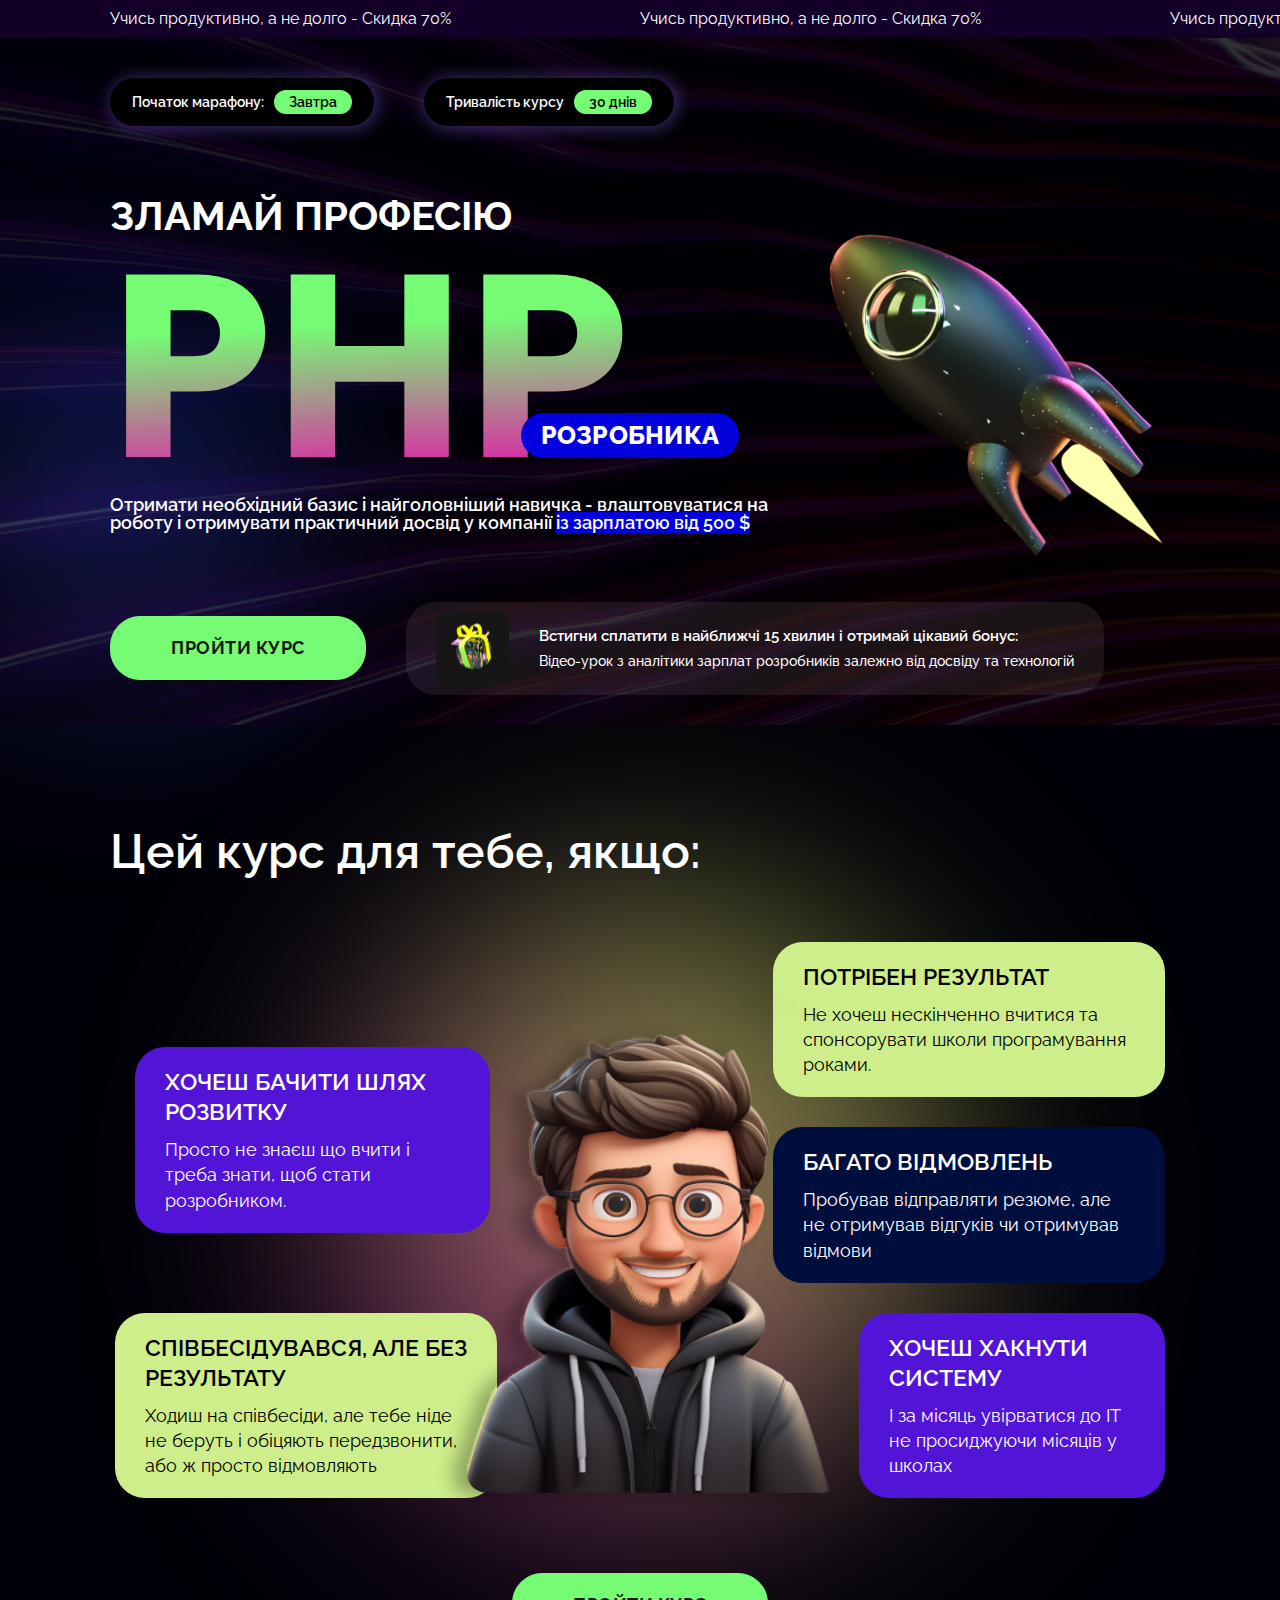
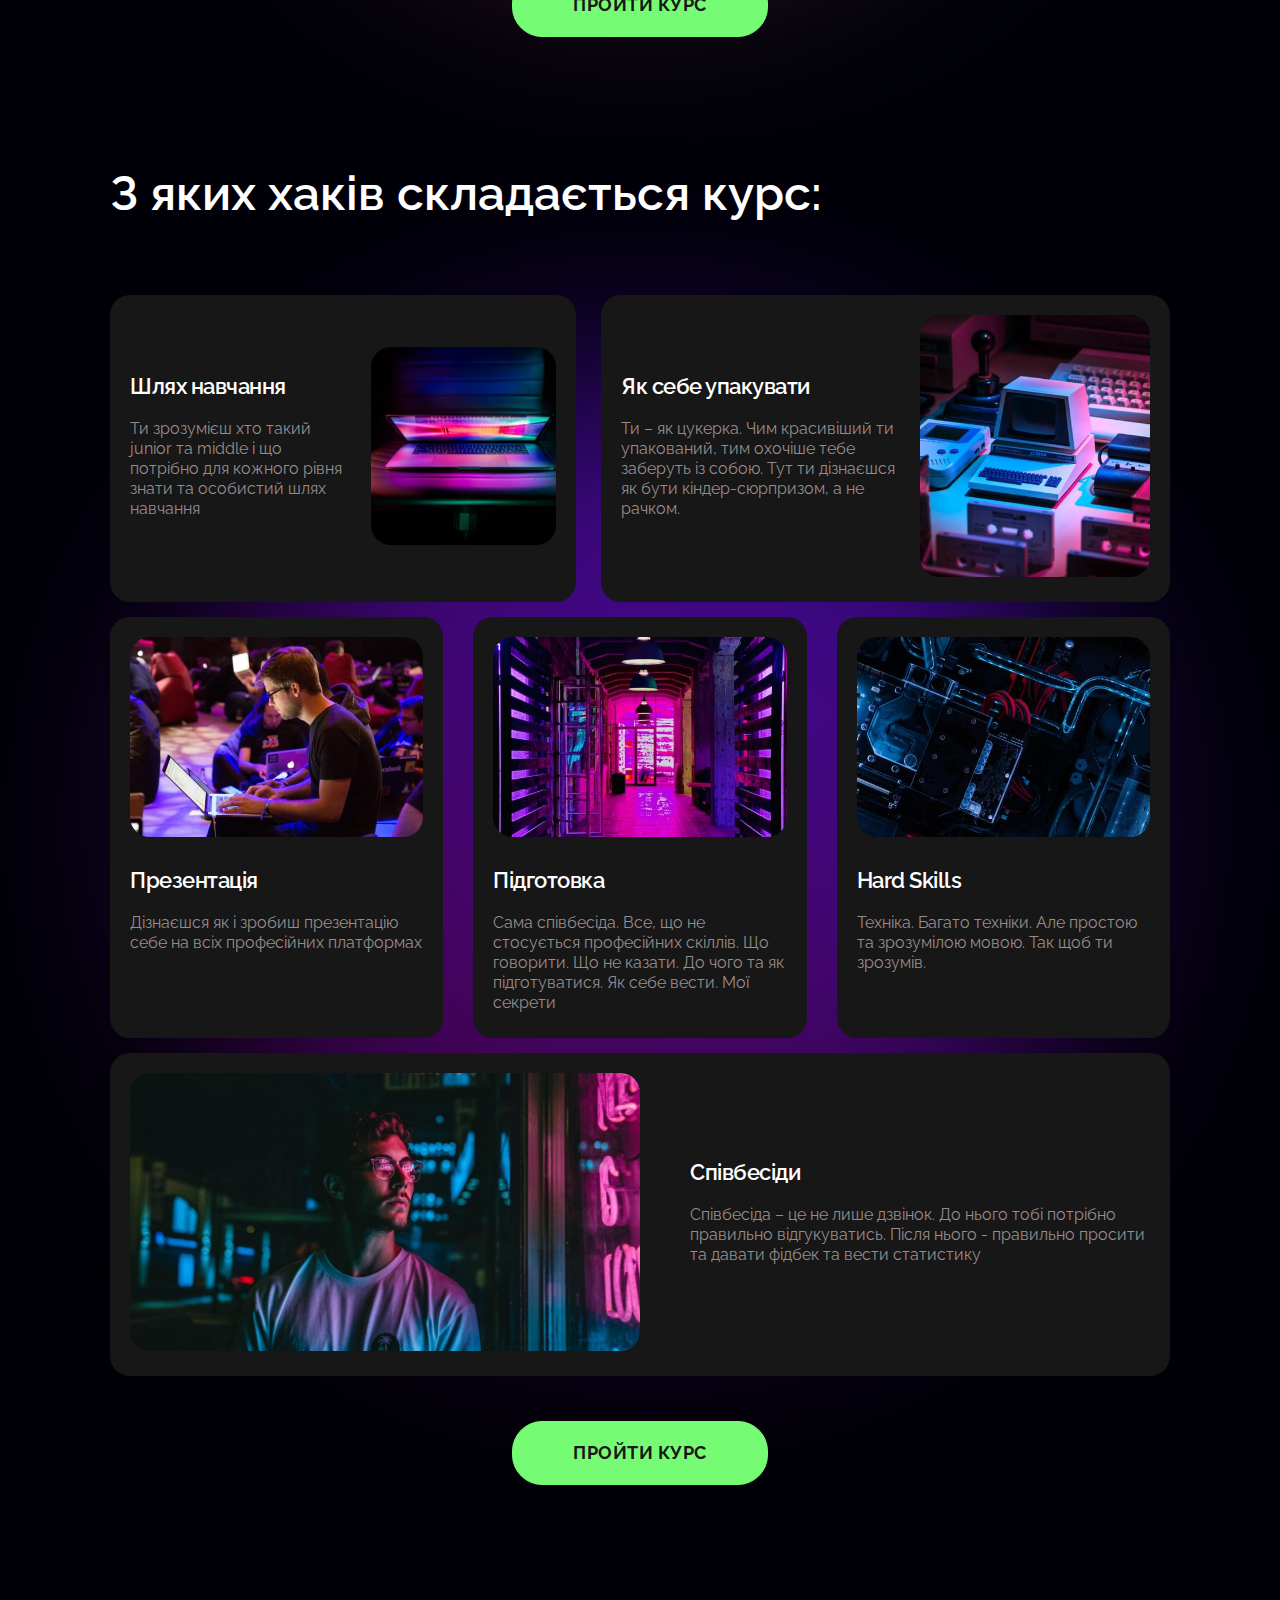
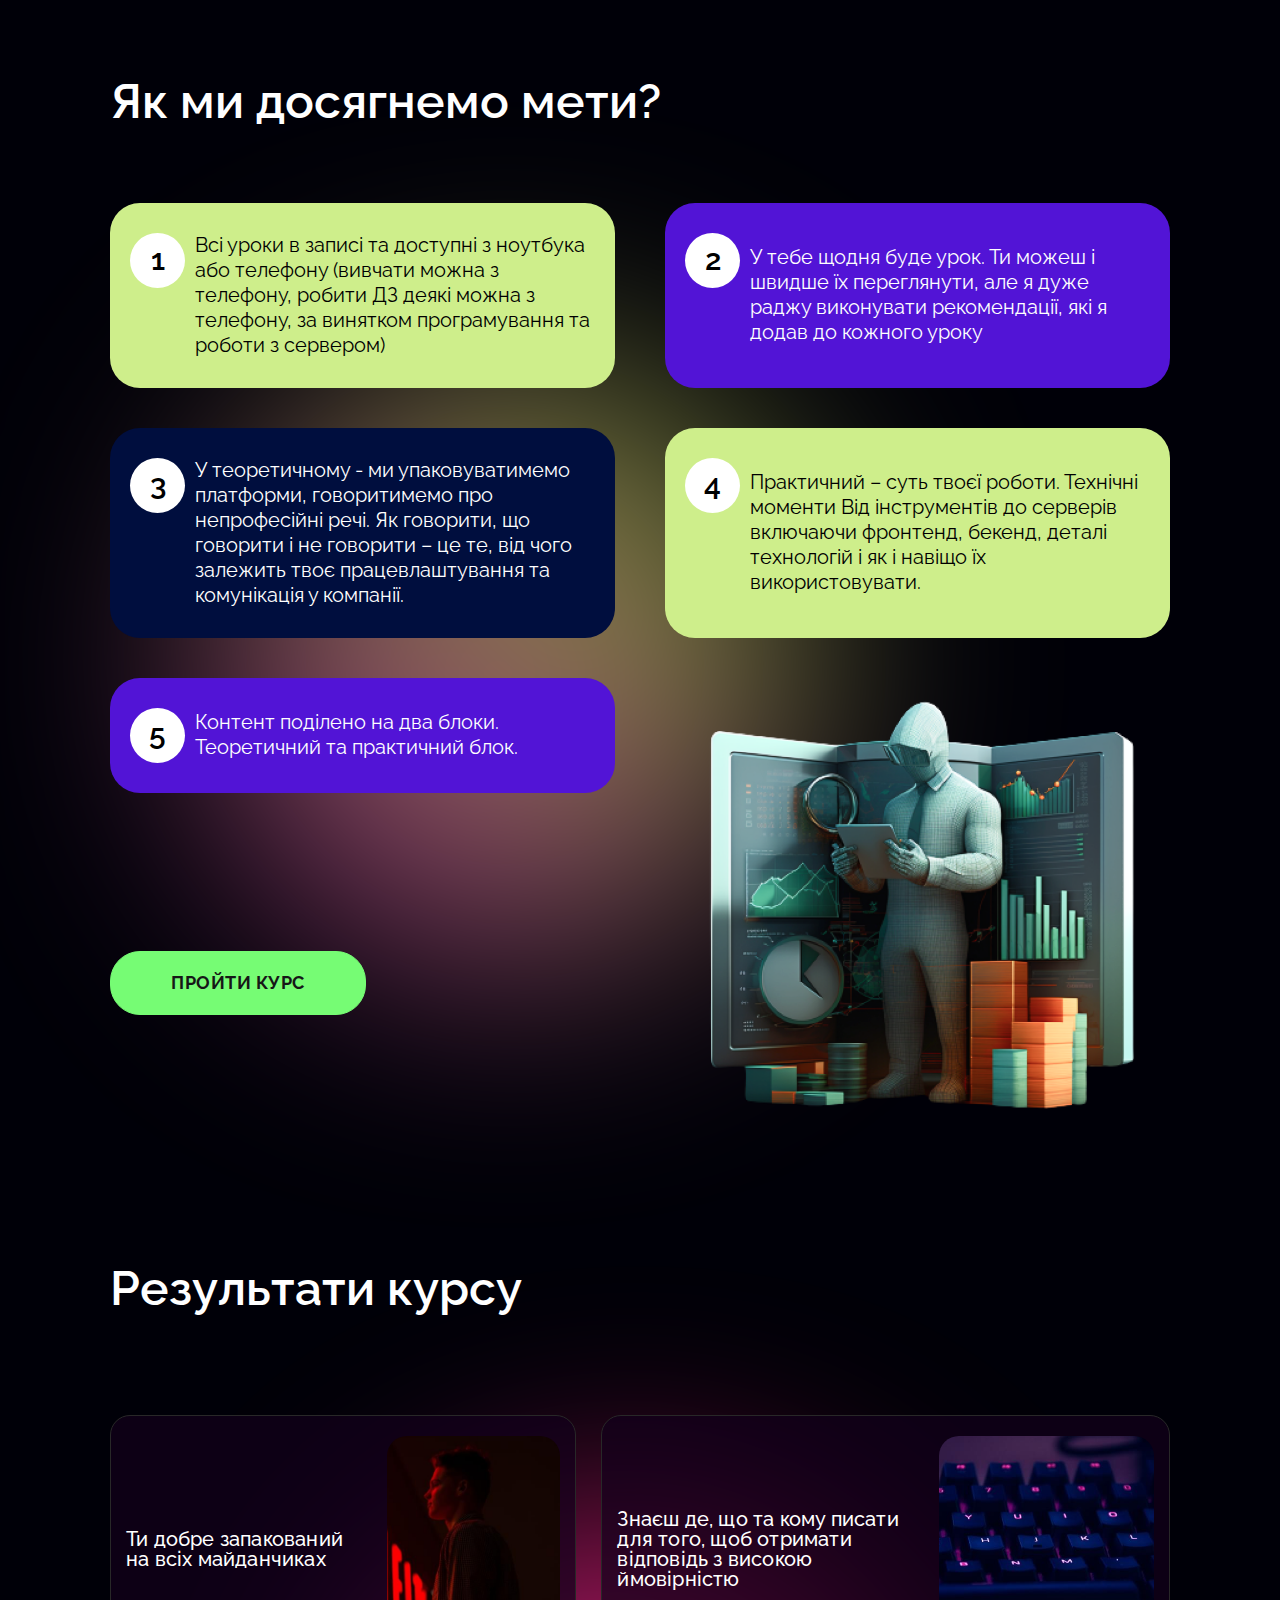
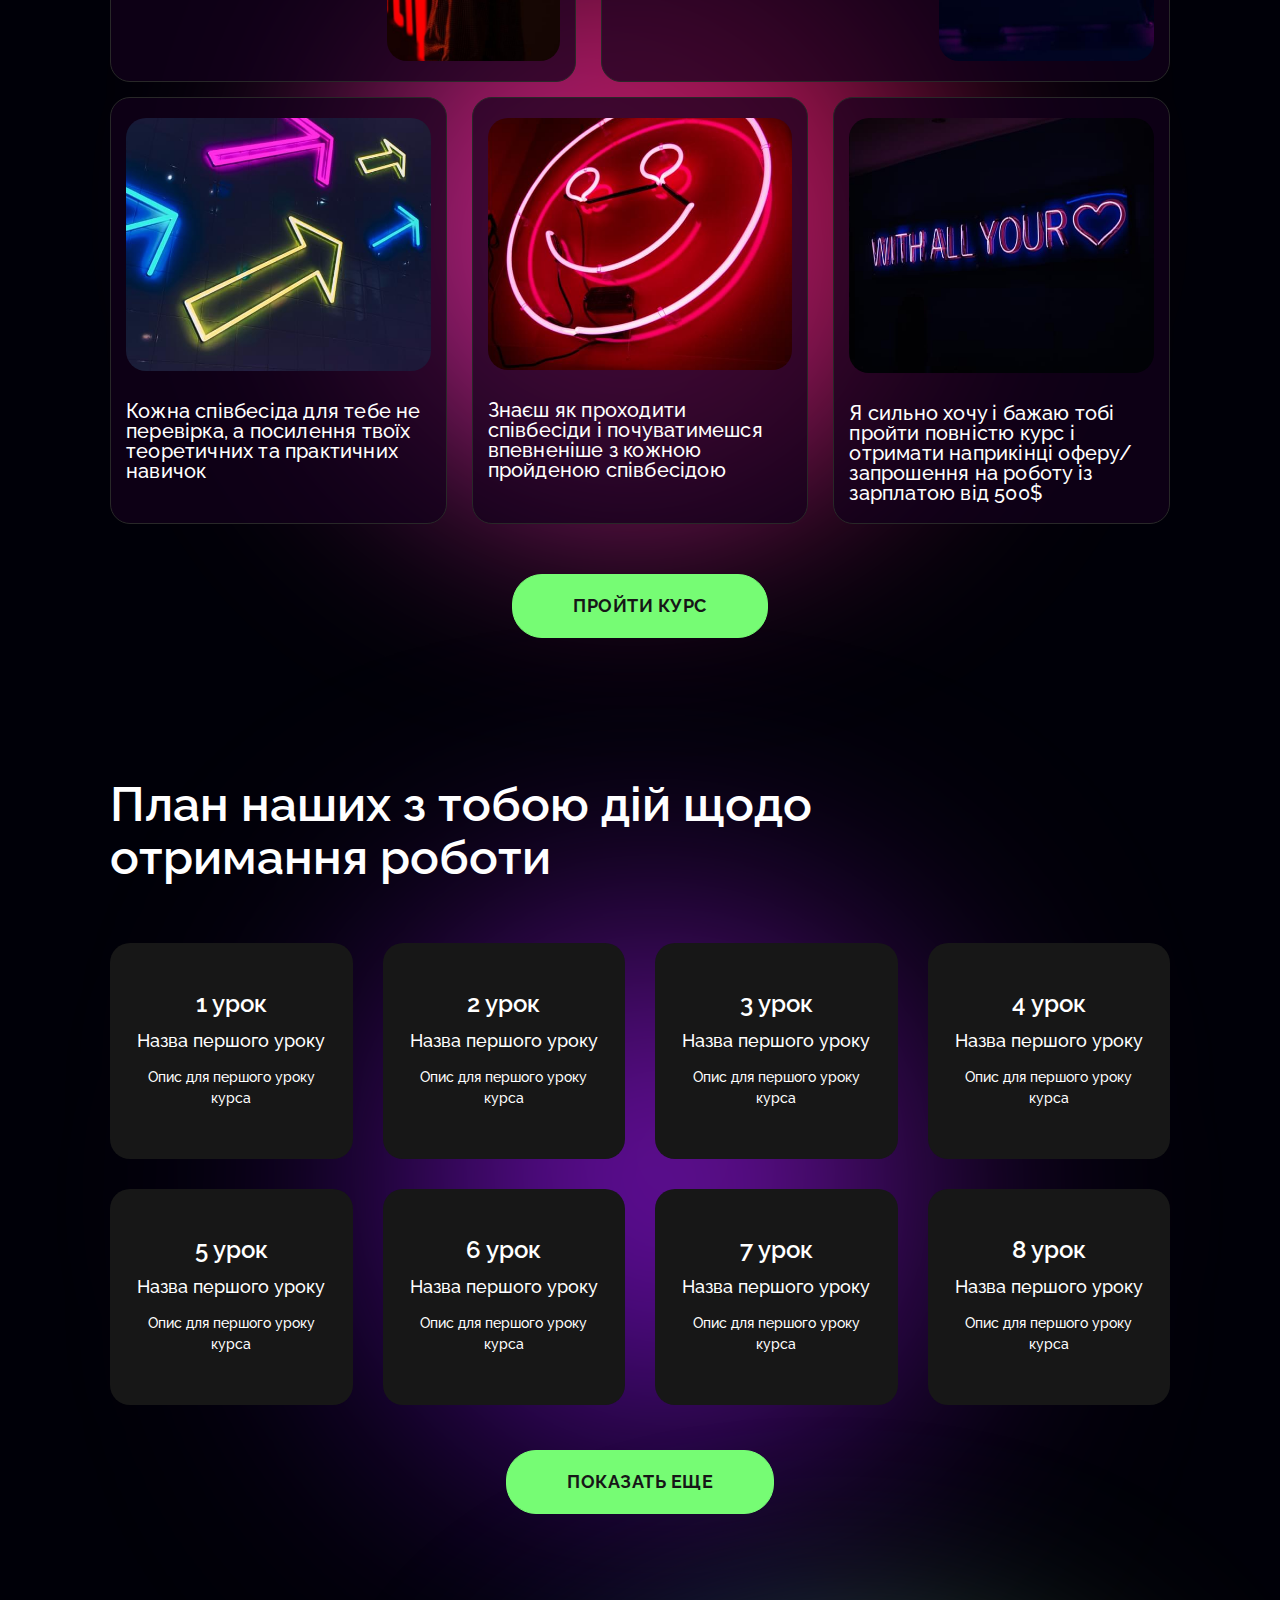
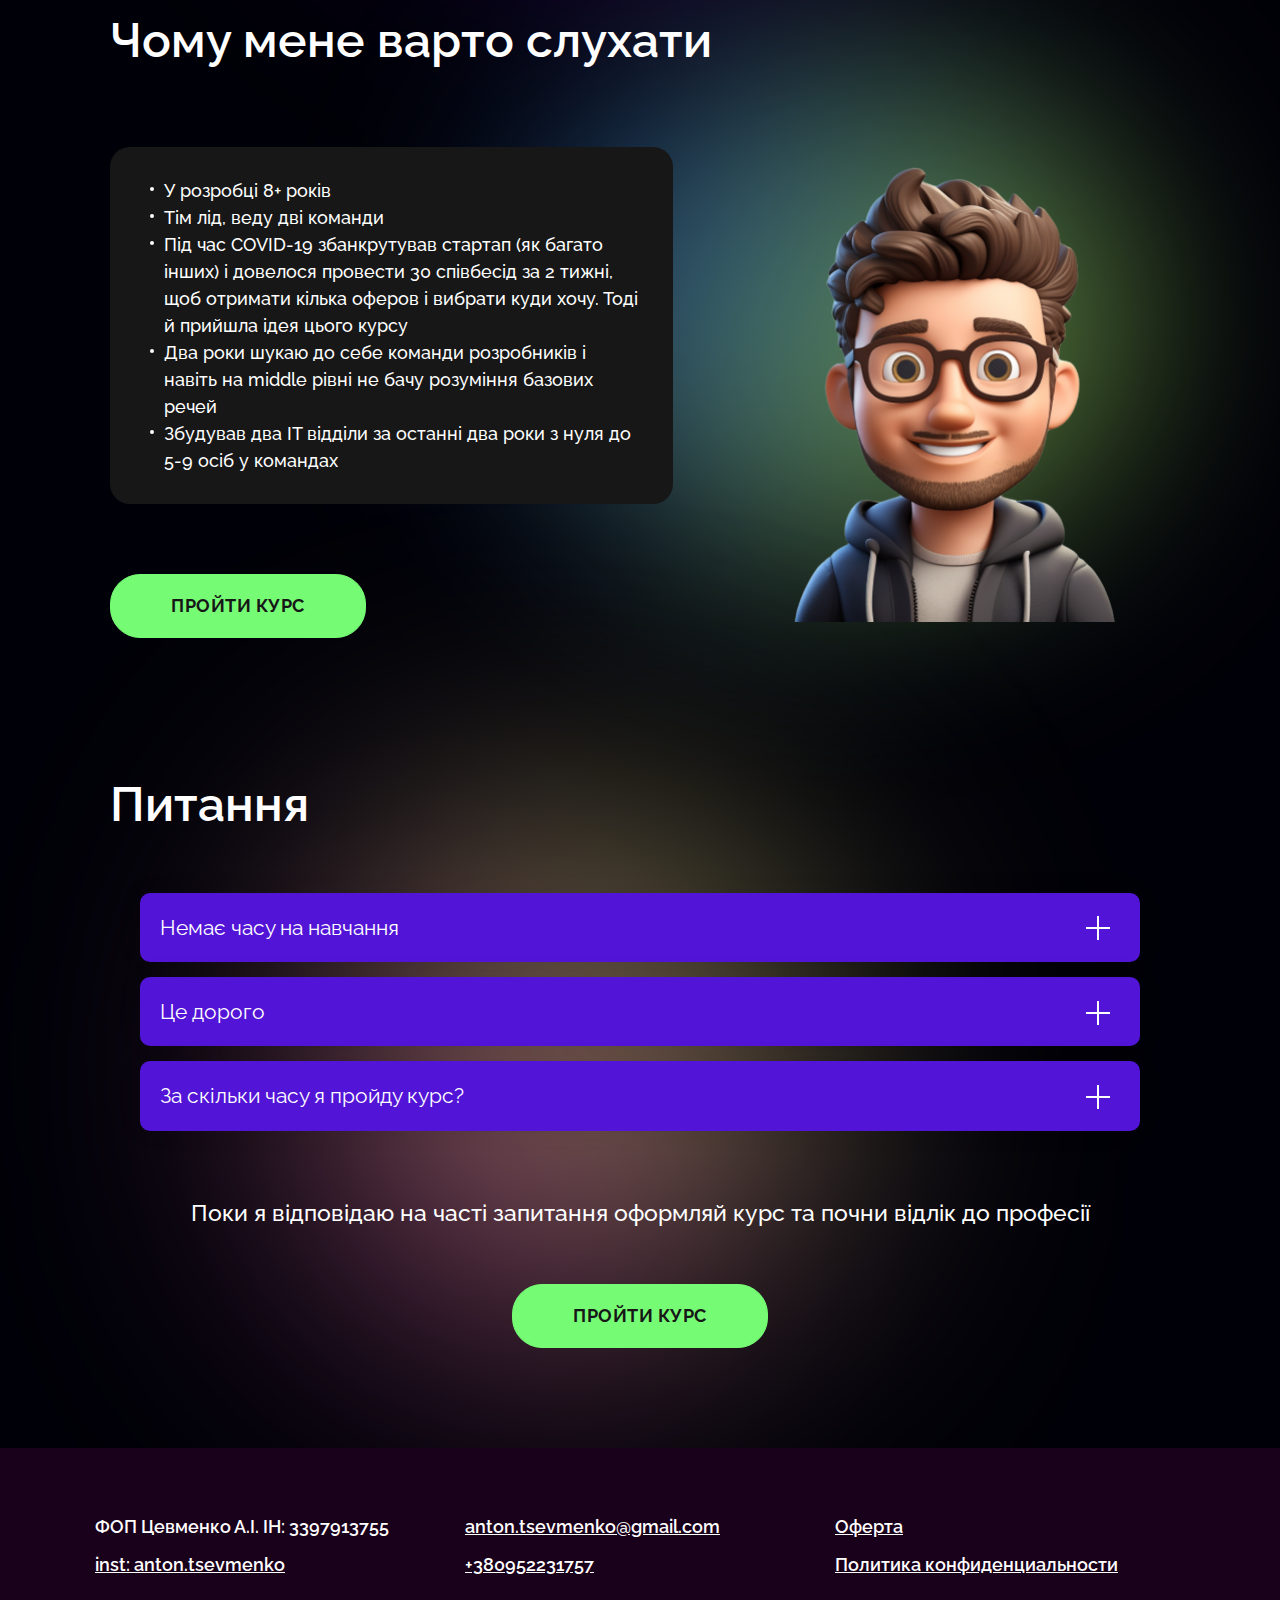
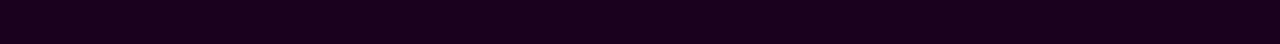
==== commit e7072bb2: "Add files via upload" ====
--- a/index.html
+++ b/index.html
@@ -6,7 +6,7 @@
 	<meta charset="UTF-8" />
 	<meta name="format-detection" content="telephone=no" />
 	<!-- <style>body{opacity: 0;}</style> -->
-	<link rel="stylesheet" href="css/style.min.css?_v=20230819113844" />
+	<link rel="stylesheet" href="css/style.min.css?_v=20230819214229" />
 	<!-- <link rel="shortcut icon" href="favicon.ico"> -->
 	<!-- <meta name="robots" content="noindex, nofollow"> -->
 	<meta name="viewport" content="width=device-width, initial-scale=1.0" />
@@ -431,10 +431,23 @@
 		</main>
 		<footer class="footer">
 			<div class="footer__container">
+				<div class="footer__info">
+					<div class="footer__name">ФОП Цевменко А.I. IН: 3397913755</div>
+					<a href="#" target="_blank" class="footer__inst footer-link">inst: anton.tsevmenko</a>
+				</div>
+				<div class="footer__contacts">
+					<a href="mailto:anton.tsevmenko@gmail.com" target="_blank" class="footer__mail footer-link">anton.tsevmenko@gmail.com</a>
+					<a href="tel:+380952231757" target="_blank" class="footer__phone footer-link">+380952231757</a>
+				</div>
+				<div class="footer__pages">
+					<a href="#" target="_blank" class="footer__offer footer-link">Оферта</a>
+					<a href="#" target="_blank" class="footer__privacy footer-link">Политика конфиденциальности</a>
+				</div>
 			</div>
 		</footer>
+
 	</div>
-	<script src="js/app.min.js?_v=20230819113844"></script>
+	<script src="js/app.min.js?_v=20230819214229"></script>
 </body>
 
 </html>--- a/css/style.min.css
+++ b/css/style.min.css
@@ -1 +1 @@
-@charset "UTF-8";@import url(https://fonts.googleapis.com/css?family=Raleway:regular,500,600,700,800&display=swap);@import url(https://fonts.googleapis.com/css?family=Inter:regular,500,600,700&display=swap);@import url(https://fonts.googleapis.com/css?family=Poppins:700&display=swap);*{padding:0;margin:0;border:0}*,:after,:before{-webkit-box-sizing:border-box;box-sizing:border-box}body,html{height:100%;min-width:320px}body{color:#fff;line-height:1;font-family:Raleway;font-size:1rem;-ms-text-size-adjust:100%;-moz-text-size-adjust:100%;-webkit-text-size-adjust:100%;-webkit-font-smoothing:antialiased;-moz-osx-font-smoothing:grayscale}button,input,textarea{font-family:Raleway;font-size:inherit;line-height:inherit}button{cursor:pointer;color:inherit;background-color:transparent}a{color:inherit;text-decoration:none}ul li{list-style:none}img{vertical-align:top}h1,h2,h3,h4,h5,h6{font-weight:inherit;font-size:inherit}body{background-color:#000008}.lock body{overflow:hidden;-ms-touch-action:none;touch-action:none;-ms-scroll-chaining:none;overscroll-behavior:none}.wrapper{min-height:100%;display:-webkit-box;display:-ms-flexbox;display:flex;-webkit-box-orient:vertical;-webkit-box-direction:normal;-ms-flex-direction:column;flex-direction:column;overflow:hidden}@supports (overflow:clip){.wrapper{overflow:clip}}.wrapper>main{-webkit-box-flex:1;-ms-flex:1 1 auto;flex:1 1 auto}.wrapper>*{min-width:0}[class*=__container]{max-width:70.625rem;margin:0 auto;padding:0 2.1875rem}.spollers{display:-ms-grid;display:grid;gap:15px}.spollers__item{font-size:1.3125rem;font-weight:700;line-height:140%;background-color:#5214d6;border-radius:.625rem;-webkit-box-shadow:0 0 25px 0 rgba(0,0,0,.08);box-shadow:0 0 25px 0 rgba(0,0,0,.08);padding:1.25rem}.spollers__title{padding-right:2.8125rem;width:100%;cursor:default;text-align:left;position:relative;list-style:none}._spoller-init .spollers__title{cursor:pointer}._spoller-init .spollers__title::after,._spoller-init .spollers__title::before{content:"";position:absolute;right:10px;top:50%;background-color:#fff;height:2px;width:24px;-webkit-transition:-webkit-transform .5s ease 0s;transition:-webkit-transform .5s ease 0s;transition:transform .5s ease 0s;transition:transform .5s ease 0s,-webkit-transform .5s ease 0s}._spoller-init .spollers__title::after{-webkit-transform:rotate(-90deg);-ms-transform:rotate(-90deg);transform:rotate(-90deg)}._spoller-init .spollers__title._spoller-active::before{-webkit-transform:rotate(-40deg);-ms-transform:rotate(-40deg);transform:rotate(-40deg)}._spoller-init .spollers__title._spoller-active::after{-webkit-transform:rotate(40deg);-ms-transform:rotate(40deg);transform:rotate(40deg)}.spollers__body{padding:1.25rem 3.125rem 1.25rem 0;font-size:.875rem;font-weight:400;line-height:150%}[class*=-ibg]{position:relative}[class*=-ibg] img{position:absolute;width:100%;height:100%;top:0;left:0;-o-object-fit:cover;object-fit:cover}[class*=-ibg_contain] img{-o-object-fit:contain;object-fit:contain}.title-block{font-weight:600;line-height:110%}.button{background:#76fc74;color:#161717;text-align:center;border-radius:1.875rem;border:1px solid #76fc74;font-weight:700;letter-spacing:.5px;text-transform:uppercase;-webkit-transition:all .3s ease 0s;transition:all .3s ease 0s}.caroosel{background-color:#120029}.caroosel__slider{padding:.625rem 0}.caroosel .caroosel__slider{overflow:visible}.caroosel__slide{line-height:112.5%}.main-block{background:url(../img/main-block/bg.png) 50%/cover no-repeat;padding-top:2.5rem;padding-bottom:1.875rem}.main-block__container{position:relative;display:-ms-grid;display:grid;-ms-grid-columns:1fr 35%;grid-template-columns:1fr 35%}.main-block__info{-ms-grid-column-span:2;grid-column:span 2}.main-block__subtitle{font-weight:700;text-transform:uppercase}.main-block__main-title{position:relative;font-family:Poppins;font-weight:700;letter-spacing:2.6px;text-transform:uppercase;background:linear-gradient(357deg,#db28a6 15.21%,#76fc74 66.12%);background-clip:text;-webkit-background-clip:text;-webkit-text-fill-color:transparent}.main-block__main-title span{-webkit-text-fill-color:#fff;font-family:Raleway;position:absolute;bottom:14.5%;font-weight:800;letter-spacing:.25px;text-transform:uppercase;border-radius:1.875rem;background:#0200dc}.main-block__text{font-weight:600}.main-block__text span{background-color:#0200dc;white-space:nowrap}.main-block__image{-ms-grid-row-span:2;grid-row:span 2}.main-block__image img{width:100%;height:100%;-o-object-fit:contain;object-fit:contain}.main-block__footer{-ms-grid-column-span:2;grid-column:span 2}.main-block__decor{position:absolute;z-index:-1;top:240px;border-radius:50%;background:linear-gradient(226deg,#000e79 0,#5467f8 100%);-webkit-filter:blur(115px);filter:blur(115px)}.info-main-block{display:-webkit-box;display:-ms-flexbox;display:flex;-webkit-box-align:center;-ms-flex-align:center;align-items:center}.info-main-block__item{display:-webkit-box;display:-ms-flexbox;display:flex;-webkit-box-align:center;-ms-flex-align:center;align-items:center;-webkit-box-pack:justify;-ms-flex-pack:justify;justify-content:space-between;gap:.625rem;border-radius:1.875rem;background:#000;-webkit-box-shadow:2px 1px 15px 3px rgba(102,75,177,.5);box-shadow:2px 1px 15px 3px rgba(102,75,177,.5);color:#fff;font-weight:600}.info-main-block__item span{border-radius:1.25rem;background:#76fc74;color:#000}.footer-main-block{display:-webkit-box;display:-ms-flexbox;display:flex;-webkit-box-align:center;-ms-flex-align:center;align-items:center}.footer-main-block__button{-webkit-box-flex:0;-ms-flex:0 0 auto;flex:0 0 auto}.promo-footer-main-block{display:-webkit-box;display:-ms-flexbox;display:flex;-webkit-box-align:center;-ms-flex-align:center;align-items:center;border-radius:1.875rem;background:rgba(220,186,186,.1)}.promo-footer-main-block__icon{border-radius:.625rem;background:#161616;-ms-flex-negative:0;flex-shrink:0;position:relative}.promo-footer-main-block__icon img{width:100%;height:100%;position:absolute;top:50%;left:50%;-webkit-transform:translate(-50%,-50%);-ms-transform:translate(-50%,-50%);transform:translate(-50%,-50%)}.promo-footer-main-block__title{font-weight:600}.promo-footer-main-block__title:not(:last-child){margin-bottom:.625rem}.promo-footer-main-block__text{font-weight:500}.about__content{display:-ms-grid;display:grid;-ms-grid-columns:1fr 1px 1fr;grid-template-columns:1fr 1px 1fr;-webkit-box-align:end;-ms-flex-align:end;align-items:end;gap:1.25rem}.about__col-center{position:relative}.about__col-center img{position:absolute;z-index:2;bottom:-1.0625rem;left:50%;-webkit-transform:translate(-50%,0);-ms-transform:translate(-50%,0);transform:translate(-50%,0)}.about__col-right{display:-webkit-box;display:-ms-flexbox;display:flex;-webkit-box-orient:vertical;-webkit-box-direction:normal;-ms-flex-direction:column;flex-direction:column;-webkit-box-align:end;-ms-flex-align:end;align-items:flex-end;gap:1.875rem}.about__action{display:-webkit-box;display:-ms-flexbox;display:flex;-webkit-box-pack:center;-ms-flex-pack:center;justify-content:center;-webkit-box-align:center;-ms-flex-align:center;align-items:center}.about__decor{position:absolute;z-index:-1;border-radius:50%;bottom:0;left:0;-webkit-transform:translate(-50%,0);-ms-transform:translate(-50%,0);transform:translate(-50%,0);background:linear-gradient(220deg,rgba(182,255,62,.7) 0,rgba(208,34,180,.7) 100%);-webkit-filter:blur(120px);filter:blur(120px)}.item-about{border-radius:1.875rem;padding:1.25rem 1.875rem}.item-about_lb{background:#5214d6}.about__col-left .item-about_lb{max-width:22.1875rem}.about__col-right .item-about_lb{max-width:19.125rem}.item-about_yg{background:#ceee8b;color:#000}.about__col-right .item-about_yg{max-width:24.5rem}.about__col-left .item-about_yg{max-width:23.875rem}.item-about_db{background:#000e3e}.about__col-right .item-about_db{max-width:24.5rem}.item-about__title{font-weight:600;line-height:130%;text-transform:uppercase}.item-about__title:not(:last-child){margin-bottom:.625rem}.item-about__text{line-height:140%}.course__container{position:relative}.course__grid{display:-ms-grid;display:grid;gap:.9375rem}.course__grid:not(:last-child){margin-bottom:2.5rem}.course__row-top{display:-ms-grid;display:grid;-ms-grid-columns:44% 1fr;grid-template-columns:44% 1fr;gap:1.5625rem}.course__row-middle{display:-ms-grid;display:grid;-ms-grid-columns:(1fr)[3];grid-template-columns:repeat(3,1fr)}.course__button{-ms-grid-column-align:center;justify-self:center}.course__decor{position:absolute;z-index:-1;border-radius:50%;top:50%;left:50%;-webkit-transform:translate(-50%,-50%);-ms-transform:translate(-50%,-50%);transform:translate(-50%,-50%);background:linear-gradient(206deg,rgba(87,17,236,.7) 0,rgba(103,0,87,.7) 100%);-webkit-filter:blur(110px);filter:blur(110px)}.item-course{display:-webkit-box;display:-ms-flexbox;display:flex;-webkit-box-align:center;-ms-flex-align:center;align-items:center;border-radius:1.25rem;background:#171717}.item-course_col{-webkit-box-orient:vertical;-webkit-box-direction:normal;-ms-flex-direction:column;flex-direction:column}.item-course_reverse{-webkit-box-orient:horizontal;-webkit-box-direction:reverse;-ms-flex-direction:row-reverse;flex-direction:row-reverse}.item-course__body{-webkit-box-flex:1;-ms-flex:1 1 auto;flex:1 1 auto}.course__row-top .item-course__body{padding-right:1.25rem}.course__row-bottom .item-course__body{padding-left:3.125rem}.item-course__title{font-weight:600;line-height:120%;letter-spacing:-.5px}.item-course__title:not(:last-child){margin-bottom:20px}.course__row-middle .item-course__title{-ms-flex-item-align:start;align-self:flex-start}.item-course__text{color:#978c8c;font-size:16px;font-weight:400;line-height:125%}.course__row-middle .item-course__text{-ms-flex-item-align:start;align-self:flex-start}.item-course__image{border-radius:1.25rem}.course__row-top .item-course__image{-webkit-box-flex:0;-ms-flex:0 0 43.5%;flex:0 0 43.5%}.course__row-bottom .item-course__image{-webkit-box-flex:0;-ms-flex:0 0 50%;flex:0 0 50%}.course__row-middle .item-course__image{-ms-flex-item-align:stretch;-ms-grid-row-align:stretch;align-self:stretch;-webkit-box-flex:0;-ms-flex-positive:0;flex-grow:0;height:12.5rem}.item-course__image img{border-radius:1.25rem;width:100%;height:100%;-o-object-fit:cover;object-fit:cover}.item-course__image:not(:last-child){margin-bottom:1.875rem}.goal__container{position:relative}.goal__grid{display:-ms-grid;display:grid;-ms-grid-columns:1fr 1fr;grid-template-columns:1fr 1fr;row-gap:2.5rem}.goal__image{-ms-grid-row-span:2;grid-row:span 2;text-align:center}.goal__image img{max-width:100%}.goal__button{-ms-flex-item-align:start;-ms-grid-row-align:start;align-self:start;-ms-grid-column-align:start;justify-self:start}.goal__decor{position:absolute;z-index:-1;border-radius:50%;top:0;left:135px;-webkit-transform:translate(0,50%);-ms-transform:translate(0,50%);transform:translate(0,50%);background:linear-gradient(221deg,rgba(182,255,62,.7) 0,rgba(208,34,180,.7) 100%);-webkit-filter:blur(120px);filter:blur(120px)}.item-goal{border-radius:1.875rem;padding:1.875rem 1.25rem;display:-webkit-box;display:-ms-flexbox;display:flex;-webkit-box-align:center;-ms-flex-align:center;align-items:center;gap:.625rem}.item-goal_lb{background:#5214d6}.item-goal_lb-last{background:#5214d6;-ms-flex-item-align:start;-ms-grid-row-align:start;align-self:start}.item-goal_db{background:#000e3e}.item-goal_yg{background:#ceee8b;color:#000}.item-goal__number{-ms-flex-item-align:start;align-self:flex-start;position:relative;-ms-flex-negative:0;flex-shrink:0;background:#fff;border-radius:50%;color:#000;font-weight:600}.item-goal__number span{position:absolute;top:50%;left:50%;-webkit-transform:translate(-50%,-50%);-ms-transform:translate(-50%,-50%);transform:translate(-50%,-50%)}.item-goal__text{line-height:125%}.results__container{position:relative}.results__grid{display:-ms-grid;display:grid}.results__row-top{display:-ms-grid;display:grid;-ms-grid-columns:44% 1fr;grid-template-columns:44% 1fr;gap:1.5625rem}.results__row-bottom{display:-ms-grid;display:grid;-ms-grid-columns:(1fr)[3];grid-template-columns:repeat(3,1fr);gap:1.5625rem}.results__button{-ms-grid-column-align:center;justify-self:center}.results__decor{position:absolute;z-index:-1;border-radius:50%;top:250px;left:50%;-webkit-transform:translate(-50%,0);-ms-transform:translate(-50%,0);transform:translate(-50%,0);background:linear-gradient(232deg,rgba(236,17,69,.7) 0,rgba(252,59,221,.7) 100%);-webkit-filter:blur(110px);filter:blur(110px)}.item-results{display:-webkit-box;display:-ms-flexbox;display:flex;padding:1.25rem .9375rem;border-radius:1.25rem;border:1px solid #282828;background:rgba(18,0,27,.7)}.item-results_col{-webkit-box-orient:vertical;-webkit-box-direction:reverse;-ms-flex-direction:column-reverse;flex-direction:column-reverse;-webkit-box-pack:end;-ms-flex-pack:end;justify-content:flex-end}.item-results__text{-ms-flex-item-align:center;-ms-grid-row-align:center;align-self:center;font-weight:500;letter-spacing:.2px}.results__row-top .item-results__text{-webkit-box-flex:0;-ms-flex:0 0 60%;flex:0 0 60%;padding-right:1.25rem}.item-results__image{border-radius:1.25rem;overflow:hidden}.results__row-top .item-results__image{-webkit-box-flex:0;-ms-flex:0 0 40%;flex:0 0 40%}.results__row-bottom .item-results__image{margin-bottom:1.875rem}.item-results__image img{-webkit-transform:scale(1.02);-ms-transform:scale(1.02);transform:scale(1.02);border-radius:1.25rem;width:100%;height:100%;-o-object-fit:cover;object-fit:cover}.item-results__image:not(:last-child){margin-bottom:1.875rem}.plan{padding-bottom:3.125rem}.plan__container{position:relative;display:-webkit-box;display:-ms-flexbox;display:flex;-webkit-box-orient:vertical;-webkit-box-direction:normal;-ms-flex-direction:column;flex-direction:column}.plan__title{max-width:45.3125rem}.plan__title:not(:last-child){margin-bottom:3.75rem}.plan__items{display:-ms-grid;display:grid;-ms-grid-columns:(1fr)[4];grid-template-columns:repeat(4,1fr);justify-items:center;grid-auto-rows:1fr;gap:1.875rem}.plan__items:not(:last-child){margin-bottom:2.8125rem}.plan__button{-ms-flex-item-align:center;-ms-grid-row-align:center;align-self:center}.plan__decor{position:absolute;z-index:-1;border-radius:50%;top:180px;left:50%;-webkit-transform:translate(-50%,0);-ms-transform:translate(-50%,0);transform:translate(-50%,0);background:linear-gradient(221deg,rgba(198,35,255,.9) 0,rgba(51,0,134,.9) 100%);-webkit-filter:blur(150px);filter:blur(150px)}.item-plan{max-width:15.625rem;border-radius:1.25rem;background:#171717;padding:3.125rem 1.5625rem;text-align:center}.item-plan__number{font-size:1.5rem;font-weight:600;line-height:91.667%}.item-plan__number:not(:last-child){margin-bottom:.9375rem}.item-plan__title{font-size:1.125rem;font-weight:500;line-height:122.222%}.item-plan__title:not(:last-child){margin-bottom:.9375rem}.item-plan__text{font-size:.875rem;font-style:normal;font-weight:500;line-height:150%}.why{padding-top:3.125rem}.why__container{position:relative}.why__content{display:-ms-grid;display:grid;-ms-grid-columns:1fr 45%;grid-template-columns:1fr 45%;gap:1.25rem;-webkit-box-align:start;-ms-flex-align:start;align-items:start}.why__list{border-radius:1.25rem;background:#171717;-webkit-backdrop-filter:blur(2px);backdrop-filter:blur(2px);padding:1.875rem}.why__item-list{position:relative;padding-left:1.5rem}.why__item-list::before{content:"";position:absolute;width:.25rem;height:.25rem;border-radius:50%;top:.75rem;left:.75rem;-webkit-transform:translate(-50%,-50%);-ms-transform:translate(-50%,-50%);transform:translate(-50%,-50%);background-color:#fff}.why__text{font-weight:500;line-height:150%}.why__image{-ms-grid-row-span:2;grid-row:span 2;position:relative}.why__image img{position:absolute;top:0;right:-20px}.why__button{-ms-grid-column-align:start;justify-self:start;-ms-flex-item-align:end;-ms-grid-row-align:end;align-self:end;margin-top:3.125rem}.why__decor{position:absolute;z-index:-1;border-radius:50%;top:50px;left:40%;background:linear-gradient(113deg,rgba(15,68,204,.7) 0,rgba(190,252,59,.7) 100%);-webkit-filter:blur(110px);filter:blur(110px)}.questions{padding-bottom:6.25rem}.questions__container{position:relative;display:-webkit-box;display:-ms-flexbox;display:flex;-webkit-box-orient:vertical;-webkit-box-direction:normal;-ms-flex-direction:column;flex-direction:column}.questions__spollers{padding-left:1.875rem;padding-right:1.875rem}.questions__text{text-align:center;font-weight:500}.questions__button{-ms-flex-item-align:center;-ms-grid-row-align:center;align-self:center}.questions__decor{position:absolute;z-index:-1;border-radius:50%;top:50px;left:21%;background:linear-gradient(221deg,rgba(181,245,77,.7) 0,rgba(208,34,180,.7) 100%);-webkit-filter:blur(150px);filter:blur(150px)}.swiper{overflow:hidden}.swiper-initialized{-ms-touch-action:pan-y;touch-action:pan-y}.swiper-wrapper{width:100%;height:100%;-webkit-box-sizing:content-box;box-sizing:content-box;display:-webkit-box;display:-ms-flexbox;display:flex;position:relative}.swiper-vertical .swiper-wrapper{-webkit-box-orient:vertical;-webkit-box-direction:normal;-ms-flex-direction:column;flex-direction:column}.swiper-autoheight .swiper-wrapper{-webkit-box-align:start;-ms-flex-align:start;align-items:flex-start}.swiper-initialized .swiper-slide{-ms-flex-negative:0;flex-shrink:0}.swiper-android .swiper-slide,.swiper-android .swiper-wrapper{-webkit-transform:translate3d(0,0,0);transform:translate3d(0,0,0)}.swiper-button-lock{display:none!important}@media (min-width:47.99875em){.about__content{padding-left:.3125rem;padding-right:.3125rem}.about__col-left .item-about_lb{margin-left:1.25rem}}@media (min-width:70.625em){.title-block{font-size:3rem}.button{font-size:1.125rem}.button{padding-top:1.5rem}.button{padding-bottom:1.5rem}.button{padding-right:3.75rem}.button{padding-left:3.75rem}.main-block__info:not(:last-child){margin-bottom:4.375rem}.main-block__subtitle{font-size:2.5rem}.main-block__main-title{font-size:16.25rem}.main-block__main-title span{right:3.75rem}.main-block__main-title span{font-size:1.5625rem}.main-block__main-title span{padding-top:.625rem}.main-block__main-title span{padding-bottom:.625rem}.main-block__main-title span{padding-right:1.25rem}.main-block__main-title span{padding-left:1.25rem}.main-block__text{font-size:1.125rem}.main-block__text:not(:last-child){margin-bottom:4.375rem}.main-block__decor{width:19.375rem}.main-block__decor{height:19.375rem}.main-block__decor{left:-5.625rem}.info-main-block{gap:3.125rem}.info-main-block__item{padding-top:.75rem}.info-main-block__item{padding-bottom:.75rem}.info-main-block__item{padding-right:1.375rem}.info-main-block__item{padding-left:1.375rem}.info-main-block__item{font-size:.875rem}.info-main-block__item span{font-size:.875rem}.info-main-block__item span{padding-top:.3125rem}.info-main-block__item span{padding-bottom:.3125rem}.info-main-block__item span{padding-right:.9375rem}.info-main-block__item span{padding-left:.9375rem}.footer-main-block{gap:2.5rem}.promo-footer-main-block{gap:1.875rem}.promo-footer-main-block{padding-top:.625rem}.promo-footer-main-block{padding-bottom:.625rem}.promo-footer-main-block{padding-right:1.875rem}.promo-footer-main-block{padding-left:1.875rem}.promo-footer-main-block__icon{width:4.5625rem}.promo-footer-main-block__icon{height:4.5625rem}.promo-footer-main-block__title{font-size:.9375rem}.promo-footer-main-block__text{font-size:.875rem}.about{padding-top:6.25rem}.about{padding-bottom:4.0625rem}.about__title:not(:last-child){margin-bottom:4rem}.about__content:not(:last-child){margin-bottom:4.6875rem}.about__col-center img{width:25.9375rem}.about__col-center img{height:33.0625rem}.about__decor{width:36.875rem}.about__decor{height:36.875rem}.about__col-left .item-about_lb{margin-bottom:5rem}.item-about__title{font-size:1.4375rem}.item-about__text{font-size:1.125rem}.course{padding-top:4.0625rem}.course{padding-bottom:4.6875rem}.course__title:not(:last-child){margin-bottom:4.6875rem}.course__row-middle{gap:1.875rem}.course__button{margin-top:1.875rem}.course__decor{width:55rem}.course__decor{height:55rem}.item-course{padding-top:1.25rem}.item-course{padding-bottom:1.5625rem}.item-course{padding-right:1.25rem}.item-course{padding-left:1.25rem}.item-course__title{font-size:1.375rem}.goal{padding-top:4.6875rem}.goal{padding-bottom:4.0625rem}.goal__title:not(:last-child){margin-bottom:4.6875rem}.goal__grid{-webkit-column-gap:3.125rem;-moz-column-gap:3.125rem;column-gap:3.125rem}.goal__decor{width:36.875rem}.goal__decor{height:36.875rem}.item-goal__number{width:3.4375rem}.item-goal__number{height:3.4375rem}.item-goal__number span{font-size:1.875rem}.item-goal__text{font-size:1.25rem}.results{padding-top:4.0625rem}.results{padding-bottom:4.375rem}.results__title:not(:last-child){margin-bottom:6.25rem}.results__grid{gap:.9375rem}.results__button{margin-top:2.1875rem}.results__decor{width:37.5rem}.results__decor{height:37.5rem}.item-results__text{font-size:1.25rem}.plan{padding-top:4.375rem}.plan__decor{width:30.9375rem}.plan__decor{height:30.9375rem}.why{padding-bottom:4.375rem}.why__title:not(:last-child){margin-bottom:5rem}.why__text{font-size:1.125rem}.why__image img{width:29.6875rem}.why__image img{height:29.6875rem}.why__decor{width:37.1875rem}.why__decor{height:30.9375rem}.questions{padding-top:4.375rem}.questions__title:not(:last-child){margin-bottom:3.875rem}.questions__spollers:not(:last-child){margin-bottom:4.375rem}.questions__text{font-size:1.4375rem}.questions__text:not(:last-child){margin-bottom:3.75rem}.questions__decor{width:30.9375rem}.questions__decor{height:30.9375rem}}@media (max-width:48em){.about__col-left .item-about_lb{margin-bottom:1.875rem}.course__row-middle{gap:.9375rem}.results__grid{gap:1.5625rem}}@media (max-width:65.625em){.about__col-left .item-about_yg{max-width:20.625rem}.about__col-right .item-about_db{max-width:21.25rem}}@media (max-width:59.375em){.about__col-left .item-about_lb{max-width:21.25rem}.about__col-right .item-about_lb{position:relative;z-index:2;max-width:16.875rem}.about__col-right .item-about_db{max-width:18.75rem}}@media (max-width:56.25em){.about__col-left .item-about_lb{max-width:18.75rem}.about__col-left .item-about_yg{max-width:17.5rem}.plan__items{-ms-grid-columns:(1fr)[3];grid-template-columns:repeat(3,1fr)}.why__image img{top:0}}@media (max-width:53.125em){.about__col-right .item-about_db{position:relative;z-index:2;max-width:17.5rem}}@media (max-width:47.99875em){.button{padding-top:1rem}.button{padding-bottom:1rem}.button{padding-right:3.125rem}.button{padding-left:3.125rem}.caroosel__container{padding-left:1.25rem;padding-right:1.25rem}.caroosel__slider{padding:.3125rem 0}.caroosel{text-align:center}.main-block__container{padding-left:1.25rem;padding-right:1.25rem}.main-block__decor{top:180px}.info-main-block__item{gap:.3125rem}.about__container{padding-left:1.25rem;padding-right:1.25rem}.about__content{-ms-grid-columns:1fr;grid-template-columns:1fr}.about__col-center img{-webkit-transform:translate(-50%,45%);-ms-transform:translate(-50%,45%);transform:translate(-50%,45%)}.about__decor{left:50%;-webkit-transform:translate(-50%,50%);-ms-transform:translate(-50%,50%);transform:translate(-50%,50%)}.about__col-left .item-about_lb{max-width:none;width:100%}.about__col-right .item-about_lb{max-width:none;width:100%;position:static}.about__col-right .item-about_yg{max-width:none;width:100%}.about__col-left .item-about_yg{max-width:none;width:100%}.about__col-right .item-about_db{max-width:none;width:100%;position:static}.course__container{padding-left:1.25rem;padding-right:1.25rem}.course__row-top{-ms-grid-columns:1fr;grid-template-columns:1fr}.course__row-middle{-ms-grid-columns:1fr;grid-template-columns:1fr}.course__decor{top:200px;-webkit-transform:translate(-50%,50%);-ms-transform:translate(-50%,50%);transform:translate(-50%,50%)}.item-course{padding-top:.9375rem}.item-course{padding-bottom:1.25rem}.item-course{padding-right:.625rem}.item-course{padding-left:.625rem}.item-course{-webkit-box-orient:vertical;-webkit-box-direction:reverse;-ms-flex-direction:column-reverse;flex-direction:column-reverse}.item-course_reverse{-webkit-box-orient:vertical;-webkit-box-direction:reverse;-ms-flex-direction:column-reverse;flex-direction:column-reverse}.course__row-top .item-course__body{padding-right:0}.course__row-bottom .item-course__body{padding-left:0}.course__row-top .item-course__image{-ms-flex-item-align:stretch;-ms-grid-row-align:stretch;align-self:stretch;height:12.5rem;margin-bottom:1.875rem}.course__row-bottom .item-course__image{-ms-flex-item-align:stretch;-ms-grid-row-align:stretch;align-self:stretch;height:12.5rem;margin-bottom:1.875rem}.item-course__image img{height:12.5rem}.goal__container{padding-left:1.25rem;padding-right:1.25rem}.goal__grid{-ms-grid-columns:1fr;grid-template-columns:1fr}.goal__image{-ms-grid-row-span:1;grid-row:span 1;-webkit-box-ordinal-group:0;-ms-flex-order:-1;order:-1}.goal__button{-ms-grid-column-align:center;justify-self:center}.goal__decor{left:50%;-webkit-transform:translate(-50%,50%);-ms-transform:translate(-50%,50%);transform:translate(-50%,50%)}.results__container{padding-left:1.25rem;padding-right:1.25rem}.results__row-top{-ms-grid-columns:1fr;grid-template-columns:1fr}.results__row-bottom{-ms-grid-columns:1fr;grid-template-columns:1fr}.item-results{-webkit-box-orient:vertical;-webkit-box-direction:reverse;-ms-flex-direction:column-reverse;flex-direction:column-reverse;-webkit-box-pack:end;-ms-flex-pack:end;justify-content:flex-end}.results__row-top .item-results__text{-webkit-box-flex:0;-ms-flex:0 1 auto;flex:0 1 auto}.item-results__text{-ms-flex-item-align:stretch;-ms-grid-row-align:stretch;align-self:stretch}.item-results__image{margin-bottom:1.875rem;height:15rem}.results__row-top .item-results__image{-webkit-box-flex:0;-ms-flex:0 1 auto;flex:0 1 auto}.results__row-top .item-results__image img{-o-object-position:center 10%;object-position:center 10%}.plan__container{padding-left:1.25rem;padding-right:1.25rem}.plan__items{-ms-grid-columns:(1fr)[2];grid-template-columns:repeat(2,1fr)}.plan__decor{top:300px}.why__container{padding-left:1.25rem;padding-right:1.25rem}.why__content{-ms-grid-columns:1fr;grid-template-columns:1fr}.why__list{padding-left:.9375rem;padding-right:.9375rem}.why__image{height:25rem}.why__image img{top:-20px;right:50%;-webkit-transform:translate(50%,0);-ms-transform:translate(50%,0);transform:translate(50%,0)}.why__image{-ms-grid-row-span:1;grid-row:span 1;-webkit-box-ordinal-group:0;-ms-flex-order:-1;order:-1}.why__button{margin-top:1.875rem;-ms-grid-column-align:center;justify-self:center}.why__decor{left:50%;top:80px;-webkit-transform:translate(-50%,0);-ms-transform:translate(-50%,0);transform:translate(-50%,0)}.questions__container{padding-left:1.25rem;padding-right:1.25rem}.questions__spollers{padding-left:0;padding-right:0}.questions__decor{left:50%;top:0;-webkit-transform:translate(-50%,0);-ms-transform:translate(-50%,0);transform:translate(-50%,0)}}@media (max-width:47.99875em) and (max-width:29.99875em){.about__content{gap:11.875rem}}@media (max-width:37.5em){.main-block__container{-ms-grid-columns:1fr;grid-template-columns:1fr}.main-block__info{-ms-grid-column-span:1;grid-column:span 1}.main-block__main-title span{right:-1.875rem}.main-block__image{-ms-grid-row-span:1;grid-row:span 1;max-height:18.75rem}.main-block__footer{-ms-grid-column-span:1;grid-column:span 1}.footer-main-block{-webkit-box-orient:vertical;-webkit-box-direction:normal;-ms-flex-direction:column;flex-direction:column}}@media (max-width:37.5em) and (max-width:22.5em){.main-block__main-title span{right:.0000000625rem}}@media (max-width:29.99875em){.title-block{font-size:2rem}.button{font-size:1rem}.caroosel__container{padding-left:.625rem;padding-right:.625rem}.caroosel{font-size:.75rem}.main-block__container{padding-left:.625rem;padding-right:.625rem}.main-block__info:not(:last-child){margin-bottom:2.1875rem}.main-block__subtitle{font-size:1.5625rem}.main-block__main-title{font-size:8.75rem}.main-block__main-title{letter-spacing:1.5px}.main-block__main-title span{font-size:.8125rem}.main-block__main-title span{padding-top:.375rem}.main-block__main-title span{padding-bottom:.375rem}.main-block__main-title span{padding-right:1rem}.main-block__main-title span{padding-left:1rem}.main-block__text{font-size:.75rem}.main-block__text:not(:last-child){margin-bottom:2.1875rem}.main-block__image{max-height:15.3125rem}.main-block__decor{width:13.125rem}.main-block__decor{height:13.125rem}.main-block__decor{left:.0000000625rem}.info-main-block{gap:1.25rem}.info-main-block__item{padding-top:.375rem}.info-main-block__item{padding-bottom:.375rem}.info-main-block__item{padding-right:.375rem}.info-main-block__item{padding-left:.375rem}.info-main-block__item{font-size:.625rem}.info-main-block__item span{font-size:.625rem}.info-main-block__item span{padding-top:.25rem}.info-main-block__item span{padding-bottom:.25rem}.info-main-block__item span{padding-right:.4375rem}.info-main-block__item span{padding-left:.4375rem}.footer-main-block{gap:1.875rem}.promo-footer-main-block{gap:.3125rem}.promo-footer-main-block{padding-top:.9375rem}.promo-footer-main-block{padding-bottom:.9375rem}.promo-footer-main-block{padding-right:.625rem}.promo-footer-main-block{padding-left:.625rem}.promo-footer-main-block__icon{width:3.5625rem}.promo-footer-main-block__icon{height:3.5625rem}.promo-footer-main-block__title{font-size:.75rem}.promo-footer-main-block__text{font-size:.6875rem}.about{padding-top:3.125rem}.about{padding-bottom:3.125rem}.about__container{padding-left:.625rem;padding-right:.625rem}.about__title:not(:last-child){margin-bottom:3rem}.about__content:not(:last-child){margin-bottom:2.5rem}.about__col-center img{width:15.0625rem}.about__col-center img{height:21.4375rem}.about__decor{width:23.125rem}.about__decor{height:23.125rem}.item-about__title{font-size:1.25rem}.item-about__text{font-size:1rem}.course{padding-top:3.125rem}.course{padding-bottom:3.125rem}.course__container{padding-left:.625rem;padding-right:.625rem}.course__title:not(:last-child){margin-bottom:3.125rem}.course__button{margin-top:1.5625rem}.course__decor{width:23.4375rem}.course__decor{height:23.4375rem}.item-course__title{font-size:1.375rem}.goal{padding-top:3.125rem}.goal{padding-bottom:3.125rem}.goal__container{padding-left:.625rem;padding-right:.625rem}.goal__title:not(:last-child){margin-bottom:2.1875rem}.goal__grid{-webkit-column-gap:1.875rem;-moz-column-gap:1.875rem;column-gap:1.875rem}.goal__decor{width:31.25rem}.goal__decor{height:31.25rem}.item-goal__number{width:2.1875rem}.item-goal__number{height:2.1875rem}.item-goal__number span{font-size:1.5625rem}.item-goal__text{font-size:1rem}.results{padding-top:3.125rem}.results{padding-bottom:1.875rem}.results__container{padding-left:.625rem;padding-right:.625rem}.results__title:not(:last-child){margin-bottom:4.375rem}.results__button{margin-top:1.5625rem}.results__decor{width:25rem}.results__decor{height:25rem}.item-results__text{font-size:1rem}.plan{padding-top:1.875rem}.plan__container{padding-left:.625rem;padding-right:.625rem}.plan__items{-ms-grid-columns:(1fr)[1];grid-template-columns:repeat(1,1fr)}.plan__decor{width:23.125rem}.plan__decor{height:65.625rem}.why{padding-bottom:3.125rem}.why__container{padding-left:.625rem;padding-right:.625rem}.why__title:not(:last-child){margin-bottom:3.75rem}.why__list{padding-left:.3125rem;padding-right:.625rem}.why__text{font-size:1rem}.why__image img{width:22.5rem}.why__image img{height:22.5rem}.why__decor{width:25.625rem}.why__decor{height:30.9375rem}.questions{padding-top:3.125rem}.questions__container{padding-left:.625rem;padding-right:.625rem}.questions__title:not(:last-child){margin-bottom:3.125rem}.questions__spollers:not(:last-child){margin-bottom:3.75rem}.questions__text{font-size:1rem}.questions__text:not(:last-child){margin-bottom:3.125rem}.questions__decor{width:23.125rem}.questions__decor{height:32.1875rem}}@media (min-width:29.99875em) and (max-width:70.625em){@supports (font-size:clamp(2rem ,1.261591951rem + 2.4614627242vw ,3rem)){.title-block{font-size:clamp(2rem ,1.261591951rem + 2.4614627242vw ,3rem)}}@supports not (font-size:clamp(2rem ,1.261591951rem + 2.4614627242vw ,3rem)){.title-block{font-size:calc(2rem + 1 * (100vw - 29.99875rem)/ 40.62625)}}@supports (font-size:clamp(1rem ,0.9076989939rem + 0.3076828405vw ,1.125rem)){.button{font-size:clamp(1rem ,.9076989939rem + .3076828405vw ,1.125rem)}}@supports not (font-size:clamp(1rem ,0.9076989939rem + 0.3076828405vw ,1.125rem)){.button{font-size:calc(1rem + .125 * (100vw - 29.99875rem)/ 40.62625)}}@supports (margin-bottom:clamp(2.1875rem ,0.5722323928rem + 5.3844497092vw ,4.375rem)){.main-block__info:not(:last-child){margin-bottom:clamp(2.1875rem ,.5722323928rem + 5.3844497092vw ,4.375rem)}}@supports not (margin-bottom:clamp(2.1875rem ,0.5722323928rem + 5.3844497092vw ,4.375rem)){.main-block__info:not(:last-child){margin-bottom:calc(2.1875rem + 2.1875 * (100vw - 29.99875rem)/ 40.62625)}}@supports (font-size:clamp(1.5625rem ,0.8702424541rem + 2.307621304vw ,2.5rem)){.main-block__subtitle{font-size:clamp(1.5625rem ,.8702424541rem + 2.307621304vw ,2.5rem)}}@supports not (font-size:clamp(1.5625rem ,0.8702424541rem + 2.307621304vw ,2.5rem)){.main-block__subtitle{font-size:calc(1.5625rem + .9375 * (100vw - 29.99875rem)/ 40.62625)}}@supports (font-size:clamp(8.75rem ,3.2119396326rem + 18.4609704317vw ,16.25rem)){.main-block__main-title{font-size:clamp(8.75rem ,3.2119396326rem + 18.4609704317vw ,16.25rem)}}@supports not (font-size:clamp(8.75rem ,3.2119396326rem + 18.4609704317vw ,16.25rem)){.main-block__main-title{font-size:calc(8.75rem + 7.5 * (100vw - 29.99875rem)/ 40.62625)}}@supports (font-size:clamp(0.8125rem ,0.2586939633rem + 1.8460970432vw ,1.5625rem)){.main-block__main-title span{font-size:clamp(.8125rem ,.2586939633rem + 1.8460970432vw ,1.5625rem)}}@supports not (font-size:clamp(0.8125rem ,0.2586939633rem + 1.8460970432vw ,1.5625rem)){.main-block__main-title span{font-size:calc(.8125rem + .75 * (100vw - 29.99875rem)/ 40.62625)}}@supports (padding-top:clamp(0.375rem ,0.1903979878rem + 0.6153656811vw ,0.625rem)){.main-block__main-title span{padding-top:clamp(.375rem ,.1903979878rem + .6153656811vw ,.625rem)}}@supports not (padding-top:clamp(0.375rem ,0.1903979878rem + 0.6153656811vw ,0.625rem)){.main-block__main-title span{padding-top:calc(.375rem + .25 * (100vw - 29.99875rem)/ 40.62625)}}@supports (padding-bottom:clamp(0.375rem ,0.1903979878rem + 0.6153656811vw ,0.625rem)){.main-block__main-title span{padding-bottom:clamp(.375rem ,.1903979878rem + .6153656811vw ,.625rem)}}@supports not (padding-bottom:clamp(0.375rem ,0.1903979878rem + 0.6153656811vw ,0.625rem)){.main-block__main-title span{padding-bottom:calc(.375rem + .25 * (100vw - 29.99875rem)/ 40.62625)}}@supports (padding-right:clamp(1rem ,0.8153979878rem + 0.6153656811vw ,1.25rem)){.main-block__main-title span{padding-right:clamp(1rem ,.8153979878rem + .6153656811vw ,1.25rem)}}@supports not (padding-right:clamp(1rem ,0.8153979878rem + 0.6153656811vw ,1.25rem)){.main-block__main-title span{padding-right:calc(1rem + .25 * (100vw - 29.99875rem)/ 40.62625)}}@supports (padding-left:clamp(1rem ,0.8153979878rem + 0.6153656811vw ,1.25rem)){.main-block__main-title span{padding-left:clamp(1rem ,.8153979878rem + .6153656811vw ,1.25rem)}}@supports not (padding-left:clamp(1rem ,0.8153979878rem + 0.6153656811vw ,1.25rem)){.main-block__main-title span{padding-left:calc(1rem + .25 * (100vw - 29.99875rem)/ 40.62625)}}@supports (font-size:clamp(0.75rem ,0.4730969816rem + 0.9230485216vw ,1.125rem)){.main-block__text{font-size:clamp(.75rem ,.4730969816rem + .9230485216vw ,1.125rem)}}@supports not (font-size:clamp(0.75rem ,0.4730969816rem + 0.9230485216vw ,1.125rem)){.main-block__text{font-size:calc(.75rem + .375 * (100vw - 29.99875rem)/ 40.62625)}}@supports (margin-bottom:clamp(2.1875rem ,0.5722323928rem + 5.3844497092vw ,4.375rem)){.main-block__text:not(:last-child){margin-bottom:clamp(2.1875rem ,.5722323928rem + 5.3844497092vw ,4.375rem)}}@supports not (margin-bottom:clamp(2.1875rem ,0.5722323928rem + 5.3844497092vw ,4.375rem)){.main-block__text:not(:last-child){margin-bottom:calc(2.1875rem + 2.1875 * (100vw - 29.99875rem)/ 40.62625)}}@supports (width:clamp(13.125rem ,8.5099496939rem + 15.3841420264vw ,19.375rem)){.main-block__decor{width:clamp(13.125rem ,8.5099496939rem + 15.3841420264vw ,19.375rem)}}@supports not (width:clamp(13.125rem ,8.5099496939rem + 15.3841420264vw ,19.375rem)){.main-block__decor{width:calc(13.125rem + 6.25 * (100vw - 29.99875rem)/ 40.62625)}}@supports (height:clamp(13.125rem ,8.5099496939rem + 15.3841420264vw ,19.375rem)){.main-block__decor{height:clamp(13.125rem ,8.5099496939rem + 15.3841420264vw ,19.375rem)}}@supports not (height:clamp(13.125rem ,8.5099496939rem + 15.3841420264vw ,19.375rem)){.main-block__decor{height:calc(13.125rem + 6.25 * (100vw - 29.99875rem)/ 40.62625)}}@supports (left:clamp(-5.625rem ,4.1535453842rem + -13.8457279776vw ,0.0000000625rem)){.main-block__decor{left:clamp(-5.625rem ,4.1535453842rem + -13.8457279776vw ,.0000000625rem)}}@supports not (left:clamp(-5.625rem ,4.1535453842rem + -13.8457279776vw ,0.0000000625rem)){.main-block__decor{left:calc(.0000000625rem + -5.6250000625 * (100vw - 29.99875rem)/ 40.62625)}}@supports (gap:clamp(1.25rem ,-0.1345150918rem + 4.6152426079vw ,3.125rem)){.info-main-block{gap:clamp(1.25rem ,-.1345150918rem + 4.6152426079vw ,3.125rem)}}@supports not (gap:clamp(1.25rem ,-0.1345150918rem + 4.6152426079vw ,3.125rem)){.info-main-block{gap:calc(1.25rem + 1.875 * (100vw - 29.99875rem)/ 40.62625)}}@supports (padding-top:clamp(0.375rem ,0.0980969816rem + 0.9230485216vw ,0.75rem)){.info-main-block__item{padding-top:clamp(.375rem ,.0980969816rem + .9230485216vw ,.75rem)}}@supports not (padding-top:clamp(0.375rem ,0.0980969816rem + 0.9230485216vw ,0.75rem)){.info-main-block__item{padding-top:calc(.375rem + .375 * (100vw - 29.99875rem)/ 40.62625)}}@supports (padding-bottom:clamp(0.375rem ,0.0980969816rem + 0.9230485216vw ,0.75rem)){.info-main-block__item{padding-bottom:clamp(.375rem ,.0980969816rem + .9230485216vw ,.75rem)}}@supports not (padding-bottom:clamp(0.375rem ,0.0980969816rem + 0.9230485216vw ,0.75rem)){.info-main-block__item{padding-bottom:calc(.375rem + .375 * (100vw - 29.99875rem)/ 40.62625)}}@supports (padding-right:clamp(0.375rem ,-0.363408049rem + 2.4614627242vw ,1.375rem)){.info-main-block__item{padding-right:clamp(.375rem ,-.363408049rem + 2.4614627242vw ,1.375rem)}}@supports not (padding-right:clamp(0.375rem ,-0.363408049rem + 2.4614627242vw ,1.375rem)){.info-main-block__item{padding-right:calc(.375rem + 1 * (100vw - 29.99875rem)/ 40.62625)}}@supports (padding-left:clamp(0.375rem ,-0.363408049rem + 2.4614627242vw ,1.375rem)){.info-main-block__item{padding-left:clamp(.375rem ,-.363408049rem + 2.4614627242vw ,1.375rem)}}@supports not (padding-left:clamp(0.375rem ,-0.363408049rem + 2.4614627242vw ,1.375rem)){.info-main-block__item{padding-left:calc(.375rem + 1 * (100vw - 29.99875rem)/ 40.62625)}}@supports (font-size:clamp(0.625rem ,0.4403979878rem + 0.6153656811vw ,0.875rem)){.info-main-block__item{font-size:clamp(.625rem ,.4403979878rem + .6153656811vw ,.875rem)}}@supports not (font-size:clamp(0.625rem ,0.4403979878rem + 0.6153656811vw ,0.875rem)){.info-main-block__item{font-size:calc(.625rem + .25 * (100vw - 29.99875rem)/ 40.62625)}}@supports (font-size:clamp(0.625rem ,0.4403979878rem + 0.6153656811vw ,0.875rem)){.info-main-block__item span{font-size:clamp(.625rem ,.4403979878rem + .6153656811vw ,.875rem)}}@supports not (font-size:clamp(0.625rem ,0.4403979878rem + 0.6153656811vw ,0.875rem)){.info-main-block__item span{font-size:calc(.625rem + .25 * (100vw - 29.99875rem)/ 40.62625)}}@supports (padding-top:clamp(0.25rem ,0.2038494969rem + 0.1538414203vw ,0.3125rem)){.info-main-block__item span{padding-top:clamp(.25rem ,.2038494969rem + .1538414203vw ,.3125rem)}}@supports not (padding-top:clamp(0.25rem ,0.2038494969rem + 0.1538414203vw ,0.3125rem)){.info-main-block__item span{padding-top:calc(.25rem + .0625 * (100vw - 29.99875rem)/ 40.62625)}}@supports (padding-bottom:clamp(0.25rem ,0.2038494969rem + 0.1538414203vw ,0.3125rem)){.info-main-block__item span{padding-bottom:clamp(.25rem ,.2038494969rem + .1538414203vw ,.3125rem)}}@supports not (padding-bottom:clamp(0.25rem ,0.2038494969rem + 0.1538414203vw ,0.3125rem)){.info-main-block__item span{padding-bottom:calc(.25rem + .0625 * (100vw - 29.99875rem)/ 40.62625)}}@supports (padding-right:clamp(0.4375rem ,0.0682959755rem + 1.2307313621vw ,0.9375rem)){.info-main-block__item span{padding-right:clamp(.4375rem ,.0682959755rem + 1.2307313621vw ,.9375rem)}}@supports not (padding-right:clamp(0.4375rem ,0.0682959755rem + 1.2307313621vw ,0.9375rem)){.info-main-block__item span{padding-right:calc(.4375rem + .5 * (100vw - 29.99875rem)/ 40.62625)}}@supports (padding-left:clamp(0.4375rem ,0.0682959755rem + 1.2307313621vw ,0.9375rem)){.info-main-block__item span{padding-left:clamp(.4375rem ,.0682959755rem + 1.2307313621vw ,.9375rem)}}@supports not (padding-left:clamp(0.4375rem ,0.0682959755rem + 1.2307313621vw ,0.9375rem)){.info-main-block__item span{padding-left:calc(.4375rem + .5 * (100vw - 29.99875rem)/ 40.62625)}}@supports (gap:clamp(1.875rem ,1.4134949694rem + 1.5384142026vw ,2.5rem)){.footer-main-block{gap:clamp(1.875rem ,1.4134949694rem + 1.5384142026vw ,2.5rem)}}@supports not (gap:clamp(1.875rem ,1.4134949694rem + 1.5384142026vw ,2.5rem)){.footer-main-block{gap:calc(1.875rem + .625 * (100vw - 29.99875rem)/ 40.62625)}}@supports (gap:clamp(0.3125rem ,-0.8412625765rem + 3.8460355066vw ,1.875rem)){.promo-footer-main-block{gap:clamp(.3125rem ,-.8412625765rem + 3.8460355066vw ,1.875rem)}}@supports not (gap:clamp(0.3125rem ,-0.8412625765rem + 3.8460355066vw ,1.875rem)){.promo-footer-main-block{gap:calc(.3125rem + 1.5625 * (100vw - 29.99875rem)/ 40.62625)}}@supports (padding-top:clamp(0.625rem ,1.1682525153rem + -0.7692071013vw ,0.9375rem)){.promo-footer-main-block{padding-top:clamp(.625rem ,1.1682525153rem + -.7692071013vw ,.9375rem)}}@supports not (padding-top:clamp(0.625rem ,1.1682525153rem + -0.7692071013vw ,0.9375rem)){.promo-footer-main-block{padding-top:calc(.9375rem + -.3125 * (100vw - 29.99875rem)/ 40.62625)}}@supports (padding-bottom:clamp(0.625rem ,1.1682525153rem + -0.7692071013vw ,0.9375rem)){.promo-footer-main-block{padding-bottom:clamp(.625rem ,1.1682525153rem + -.7692071013vw ,.9375rem)}}@supports not (padding-bottom:clamp(0.625rem ,1.1682525153rem + -0.7692071013vw ,0.9375rem)){.promo-footer-main-block{padding-bottom:calc(.9375rem + -.3125 * (100vw - 29.99875rem)/ 40.62625)}}@supports (padding-right:clamp(0.625rem ,-0.2980100612rem + 3.0768284053vw ,1.875rem)){.promo-footer-main-block{padding-right:clamp(.625rem ,-.2980100612rem + 3.0768284053vw ,1.875rem)}}@supports not (padding-right:clamp(0.625rem ,-0.2980100612rem + 3.0768284053vw ,1.875rem)){.promo-footer-main-block{padding-right:calc(.625rem + 1.25 * (100vw - 29.99875rem)/ 40.62625)}}@supports (padding-left:clamp(0.625rem ,-0.2980100612rem + 3.0768284053vw ,1.875rem)){.promo-footer-main-block{padding-left:clamp(.625rem ,-.2980100612rem + 3.0768284053vw ,1.875rem)}}@supports not (padding-left:clamp(0.625rem ,-0.2980100612rem + 3.0768284053vw ,1.875rem)){.promo-footer-main-block{padding-left:calc(.625rem + 1.25 * (100vw - 29.99875rem)/ 40.62625)}}@supports (width:clamp(3.5625rem ,2.824091951rem + 2.4614627242vw ,4.5625rem)){.promo-footer-main-block__icon{width:clamp(3.5625rem ,2.824091951rem + 2.4614627242vw ,4.5625rem)}}@supports not (width:clamp(3.5625rem ,2.824091951rem + 2.4614627242vw ,4.5625rem)){.promo-footer-main-block__icon{width:calc(3.5625rem + 1 * (100vw - 29.99875rem)/ 40.62625)}}@supports (height:clamp(3.5625rem ,2.824091951rem + 2.4614627242vw ,4.5625rem)){.promo-footer-main-block__icon{height:clamp(3.5625rem ,2.824091951rem + 2.4614627242vw ,4.5625rem)}}@supports not (height:clamp(3.5625rem ,2.824091951rem + 2.4614627242vw ,4.5625rem)){.promo-footer-main-block__icon{height:calc(3.5625rem + 1 * (100vw - 29.99875rem)/ 40.62625)}}@supports (font-size:clamp(0.75rem ,0.6115484908rem + 0.4615242608vw ,0.9375rem)){.promo-footer-main-block__title{font-size:clamp(.75rem ,.6115484908rem + .4615242608vw ,.9375rem)}}@supports not (font-size:clamp(0.75rem ,0.6115484908rem + 0.4615242608vw ,0.9375rem)){.promo-footer-main-block__title{font-size:calc(.75rem + .1875 * (100vw - 29.99875rem)/ 40.62625)}}@supports (font-size:clamp(0.6875rem ,0.5490484908rem + 0.4615242608vw ,0.875rem)){.promo-footer-main-block__text{font-size:clamp(.6875rem ,.5490484908rem + .4615242608vw ,.875rem)}}@supports not (font-size:clamp(0.6875rem ,0.5490484908rem + 0.4615242608vw ,0.875rem)){.promo-footer-main-block__text{font-size:calc(.6875rem + .1875 * (100vw - 29.99875rem)/ 40.62625)}}@supports (padding-top:clamp(3.125rem ,0.8174748469rem + 7.6920710132vw ,6.25rem)){.about{padding-top:clamp(3.125rem ,.8174748469rem + 7.6920710132vw ,6.25rem)}}@supports not (padding-top:clamp(3.125rem ,0.8174748469rem + 7.6920710132vw ,6.25rem)){.about{padding-top:calc(3.125rem + 3.125 * (100vw - 29.99875rem)/ 40.62625)}}@supports (padding-bottom:clamp(3.125rem ,2.4327424541rem + 2.307621304vw ,4.0625rem)){.about{padding-bottom:clamp(3.125rem ,2.4327424541rem + 2.307621304vw ,4.0625rem)}}@supports not (padding-bottom:clamp(3.125rem ,2.4327424541rem + 2.307621304vw ,4.0625rem)){.about{padding-bottom:calc(3.125rem + .9375 * (100vw - 29.99875rem)/ 40.62625)}}@supports (margin-bottom:clamp(3rem ,2.261591951rem + 2.4614627242vw ,4rem)){.about__title:not(:last-child){margin-bottom:clamp(3rem ,2.261591951rem + 2.4614627242vw ,4rem)}}@supports not (margin-bottom:clamp(3rem ,2.261591951rem + 2.4614627242vw ,4rem)){.about__title:not(:last-child){margin-bottom:calc(3rem + 1 * (100vw - 29.99875rem)/ 40.62625)}}@supports (margin-bottom:clamp(2.5rem ,0.8847323928rem + 5.3844497092vw ,4.6875rem)){.about__content:not(:last-child){margin-bottom:clamp(2.5rem ,.8847323928rem + 5.3844497092vw ,4.6875rem)}}@supports not (margin-bottom:clamp(2.5rem ,0.8847323928rem + 5.3844497092vw ,4.6875rem)){.about__content:not(:last-child){margin-bottom:calc(2.5rem + 2.1875 * (100vw - 29.99875rem)/ 40.62625)}}@supports (width:clamp(15.0625rem ,7.0323124673rem + 26.7684071259vw ,25.9375rem)){.about__col-center img{width:clamp(15.0625rem ,7.0323124673rem + 26.7684071259vw ,25.9375rem)}}@supports not (width:clamp(15.0625rem ,7.0323124673rem + 26.7684071259vw ,25.9375rem)){.about__col-center img{width:calc(15.0625rem + 10.875 * (100vw - 29.99875rem)/ 40.62625)}}@supports (height:clamp(21.4375rem ,12.8535064306rem + 28.6145041691vw ,33.0625rem)){.about__col-center img{height:clamp(21.4375rem ,12.8535064306rem + 28.6145041691vw ,33.0625rem)}}@supports not (height:clamp(21.4375rem ,12.8535064306rem + 28.6145041691vw ,33.0625rem)){.about__col-center img{height:calc(21.4375rem + 11.625 * (100vw - 29.99875rem)/ 40.62625)}}@supports (width:clamp(23.125rem ,12.9718893265rem + 33.8451124581vw ,36.875rem)){.about__decor{width:clamp(23.125rem ,12.9718893265rem + 33.8451124581vw ,36.875rem)}}@supports not (width:clamp(23.125rem ,12.9718893265rem + 33.8451124581vw ,36.875rem)){.about__decor{width:calc(23.125rem + 13.75 * (100vw - 29.99875rem)/ 40.62625)}}@supports (height:clamp(23.125rem ,12.9718893265rem + 33.8451124581vw ,36.875rem)){.about__decor{height:clamp(23.125rem ,12.9718893265rem + 33.8451124581vw ,36.875rem)}}@supports not (height:clamp(23.125rem ,12.9718893265rem + 33.8451124581vw ,36.875rem)){.about__decor{height:calc(23.125rem + 13.75 * (100vw - 29.99875rem)/ 40.62625)}}@supports (font-size:clamp(1.25rem ,1.1115484908rem + 0.4615242608vw ,1.4375rem)){.item-about__title{font-size:clamp(1.25rem ,1.1115484908rem + .4615242608vw ,1.4375rem)}}@supports not (font-size:clamp(1.25rem ,1.1115484908rem + 0.4615242608vw ,1.4375rem)){.item-about__title{font-size:calc(1.25rem + .1875 * (100vw - 29.99875rem)/ 40.62625)}}@supports (font-size:clamp(1rem ,0.9076989939rem + 0.3076828405vw ,1.125rem)){.item-about__text{font-size:clamp(1rem ,.9076989939rem + .3076828405vw ,1.125rem)}}@supports not (font-size:clamp(1rem ,0.9076989939rem + 0.3076828405vw ,1.125rem)){.item-about__text{font-size:calc(1rem + .125 * (100vw - 29.99875rem)/ 40.62625)}}@supports (padding-top:clamp(3.125rem ,2.4327424541rem + 2.307621304vw ,4.0625rem)){.course{padding-top:clamp(3.125rem ,2.4327424541rem + 2.307621304vw ,4.0625rem)}}@supports not (padding-top:clamp(3.125rem ,2.4327424541rem + 2.307621304vw ,4.0625rem)){.course{padding-top:calc(3.125rem + .9375 * (100vw - 29.99875rem)/ 40.62625)}}@supports (padding-bottom:clamp(3.125rem ,1.9712374235rem + 3.8460355066vw ,4.6875rem)){.course{padding-bottom:clamp(3.125rem ,1.9712374235rem + 3.8460355066vw ,4.6875rem)}}@supports not (padding-bottom:clamp(3.125rem ,1.9712374235rem + 3.8460355066vw ,4.6875rem)){.course{padding-bottom:calc(3.125rem + 1.5625 * (100vw - 29.99875rem)/ 40.62625)}}@supports (margin-bottom:clamp(3.125rem ,1.9712374235rem + 3.8460355066vw ,4.6875rem)){.course__title:not(:last-child){margin-bottom:clamp(3.125rem ,1.9712374235rem + 3.8460355066vw ,4.6875rem)}}@supports not (margin-bottom:clamp(3.125rem ,1.9712374235rem + 3.8460355066vw ,4.6875rem)){.course__title:not(:last-child){margin-bottom:calc(3.125rem + 1.5625 * (100vw - 29.99875rem)/ 40.62625)}}@supports (margin-top:clamp(1.5625rem ,1.3317474847rem + 0.7692071013vw ,1.875rem)){.course__button{margin-top:clamp(1.5625rem ,1.3317474847rem + .7692071013vw ,1.875rem)}}@supports not (margin-top:clamp(1.5625rem ,1.3317474847rem + 0.7692071013vw ,1.875rem)){.course__button{margin-top:calc(1.5625rem + .3125 * (100vw - 29.99875rem)/ 40.62625)}}@supports (width:clamp(23.4375rem ,0.131495954rem + 77.6899172333vw ,55rem)){.course__decor{width:clamp(23.4375rem ,.131495954rem + 77.6899172333vw ,55rem)}}@supports not (width:clamp(23.4375rem ,0.131495954rem + 77.6899172333vw ,55rem)){.course__decor{width:calc(23.4375rem + 31.5625 * (100vw - 29.99875rem)/ 40.62625)}}@supports (height:clamp(23.4375rem ,0.131495954rem + 77.6899172333vw ,55rem)){.course__decor{height:clamp(23.4375rem ,.131495954rem + 77.6899172333vw ,55rem)}}@supports not (height:clamp(23.4375rem ,0.131495954rem + 77.6899172333vw ,55rem)){.course__decor{height:calc(23.4375rem + 31.5625 * (100vw - 29.99875rem)/ 40.62625)}}@supports (font-size:clamp(1.375rem ,1.375rem + 0vw ,1.375rem)){.item-course__title{font-size:clamp(1.375rem ,1.375rem + 0 ,1.375rem)}}@supports not (font-size:clamp(1.375rem ,1.375rem + 0vw ,1.375rem)){.item-course__title{font-size:calc(1.375rem + 0 * (100vw - 29.99875rem)/ 40.62625)}}@supports (padding-top:clamp(3.125rem ,1.9712374235rem + 3.8460355066vw ,4.6875rem)){.goal{padding-top:clamp(3.125rem ,1.9712374235rem + 3.8460355066vw ,4.6875rem)}}@supports not (padding-top:clamp(3.125rem ,1.9712374235rem + 3.8460355066vw ,4.6875rem)){.goal{padding-top:calc(3.125rem + 1.5625 * (100vw - 29.99875rem)/ 40.62625)}}@supports (padding-bottom:clamp(3.125rem ,2.4327424541rem + 2.307621304vw ,4.0625rem)){.goal{padding-bottom:clamp(3.125rem ,2.4327424541rem + 2.307621304vw ,4.0625rem)}}@supports not (padding-bottom:clamp(3.125rem ,2.4327424541rem + 2.307621304vw ,4.0625rem)){.goal{padding-bottom:calc(3.125rem + .9375 * (100vw - 29.99875rem)/ 40.62625)}}@supports (margin-bottom:clamp(2.1875rem ,0.3414798775rem + 6.1536568106vw ,4.6875rem)){.goal__title:not(:last-child){margin-bottom:clamp(2.1875rem ,.3414798775rem + 6.1536568106vw ,4.6875rem)}}@supports not (margin-bottom:clamp(2.1875rem ,0.3414798775rem + 6.1536568106vw ,4.6875rem)){.goal__title:not(:last-child){margin-bottom:calc(2.1875rem + 2.5 * (100vw - 29.99875rem)/ 40.62625)}}@supports ((-moz-column-gap:clamp(1.875rem ,0.9519899388rem + 3.0768284053vw ,3.125rem)) or (column-gap:clamp(1.875rem ,0.9519899388rem + 3.0768284053vw ,3.125rem))){.goal__grid{-webkit-column-gap:clamp(1.875rem ,.9519899388rem + 3.0768284053vw ,3.125rem);-moz-column-gap:clamp(1.875rem ,.9519899388rem + 3.0768284053vw ,3.125rem);column-gap:clamp(1.875rem ,.9519899388rem + 3.0768284053vw ,3.125rem)}}@supports not ((-moz-column-gap:clamp(1.875rem ,0.9519899388rem + 3.0768284053vw ,3.125rem)) or (column-gap:clamp(1.875rem ,0.9519899388rem + 3.0768284053vw ,3.125rem))){.goal__grid{-webkit-column-gap:calc(1.875rem + 1.25 * (100vw - 29.99875rem)/ 40.62625);-moz-column-gap:calc(1.875rem + 1.25 * (100vw - 29.99875rem)/ 40.62625);column-gap:calc(1.875rem + 1.25 * (100vw - 29.99875rem)/ 40.62625)}}@supports (width:clamp(31.25rem ,27.0964547245rem + 13.8457278238vw ,36.875rem)){.goal__decor{width:clamp(31.25rem ,27.0964547245rem + 13.8457278238vw ,36.875rem)}}@supports not (width:clamp(31.25rem ,27.0964547245rem + 13.8457278238vw ,36.875rem)){.goal__decor{width:calc(31.25rem + 5.625 * (100vw - 29.99875rem)/ 40.62625)}}@supports (height:clamp(31.25rem ,27.0964547245rem + 13.8457278238vw ,36.875rem)){.goal__decor{height:clamp(31.25rem ,27.0964547245rem + 13.8457278238vw ,36.875rem)}}@supports not (height:clamp(31.25rem ,27.0964547245rem + 13.8457278238vw ,36.875rem)){.goal__decor{height:calc(31.25rem + 5.625 * (100vw - 29.99875rem)/ 40.62625)}}@supports (width:clamp(2.1875rem ,1.2644899388rem + 3.0768284053vw ,3.4375rem)){.item-goal__number{width:clamp(2.1875rem ,1.2644899388rem + 3.0768284053vw ,3.4375rem)}}@supports not (width:clamp(2.1875rem ,1.2644899388rem + 3.0768284053vw ,3.4375rem)){.item-goal__number{width:calc(2.1875rem + 1.25 * (100vw - 29.99875rem)/ 40.62625)}}@supports (height:clamp(2.1875rem ,1.2644899388rem + 3.0768284053vw ,3.4375rem)){.item-goal__number{height:clamp(2.1875rem ,1.2644899388rem + 3.0768284053vw ,3.4375rem)}}@supports not (height:clamp(2.1875rem ,1.2644899388rem + 3.0768284053vw ,3.4375rem)){.item-goal__number{height:calc(2.1875rem + 1.25 * (100vw - 29.99875rem)/ 40.62625)}}@supports (font-size:clamp(1.5625rem ,1.3317474847rem + 0.7692071013vw ,1.875rem)){.item-goal__number span{font-size:clamp(1.5625rem ,1.3317474847rem + .7692071013vw ,1.875rem)}}@supports not (font-size:clamp(1.5625rem ,1.3317474847rem + 0.7692071013vw ,1.875rem)){.item-goal__number span{font-size:calc(1.5625rem + .3125 * (100vw - 29.99875rem)/ 40.62625)}}@supports (font-size:clamp(1rem ,0.8153979878rem + 0.6153656811vw ,1.25rem)){.item-goal__text{font-size:clamp(1rem ,.8153979878rem + .6153656811vw ,1.25rem)}}@supports not (font-size:clamp(1rem ,0.8153979878rem + 0.6153656811vw ,1.25rem)){.item-goal__text{font-size:calc(1rem + .25 * (100vw - 29.99875rem)/ 40.62625)}}@supports (padding-top:clamp(3.125rem ,2.4327424541rem + 2.307621304vw ,4.0625rem)){.results{padding-top:clamp(3.125rem ,2.4327424541rem + 2.307621304vw ,4.0625rem)}}@supports not (padding-top:clamp(3.125rem ,2.4327424541rem + 2.307621304vw ,4.0625rem)){.results{padding-top:calc(3.125rem + .9375 * (100vw - 29.99875rem)/ 40.62625)}}@supports (padding-bottom:clamp(1.875rem ,0.0289798775rem + 6.1536568106vw ,4.375rem)){.results{padding-bottom:clamp(1.875rem ,.0289798775rem + 6.1536568106vw ,4.375rem)}}@supports not (padding-bottom:clamp(1.875rem ,0.0289798775rem + 6.1536568106vw ,4.375rem)){.results{padding-bottom:calc(1.875rem + 2.5 * (100vw - 29.99875rem)/ 40.62625)}}@supports (margin-bottom:clamp(4.375rem ,2.9904849082rem + 4.6152426079vw ,6.25rem)){.results__title:not(:last-child){margin-bottom:clamp(4.375rem ,2.9904849082rem + 4.6152426079vw ,6.25rem)}}@supports not (margin-bottom:clamp(4.375rem ,2.9904849082rem + 4.6152426079vw ,6.25rem)){.results__title:not(:last-child){margin-bottom:calc(4.375rem + 1.875 * (100vw - 29.99875rem)/ 40.62625)}}@supports (margin-top:clamp(1.5625rem ,1.1009949694rem + 1.5384142026vw ,2.1875rem)){.results__button{margin-top:clamp(1.5625rem ,1.1009949694rem + 1.5384142026vw ,2.1875rem)}}@supports not (margin-top:clamp(1.5625rem ,1.1009949694rem + 1.5384142026vw ,2.1875rem)){.results__button{margin-top:calc(1.5625rem + .625 * (100vw - 29.99875rem)/ 40.62625)}}@supports (width:clamp(25rem ,15.7698993877rem + 30.7682840528vw ,37.5rem)){.results__decor{width:clamp(25rem ,15.7698993877rem + 30.7682840528vw ,37.5rem)}}@supports not (width:clamp(25rem ,15.7698993877rem + 30.7682840528vw ,37.5rem)){.results__decor{width:calc(25rem + 12.5 * (100vw - 29.99875rem)/ 40.62625)}}@supports (height:clamp(25rem ,15.7698993877rem + 30.7682840528vw ,37.5rem)){.results__decor{height:clamp(25rem ,15.7698993877rem + 30.7682840528vw ,37.5rem)}}@supports not (height:clamp(25rem ,15.7698993877rem + 30.7682840528vw ,37.5rem)){.results__decor{height:calc(25rem + 12.5 * (100vw - 29.99875rem)/ 40.62625)}}@supports (font-size:clamp(1rem ,0.8153979878rem + 0.6153656811vw ,1.25rem)){.item-results__text{font-size:clamp(1rem ,.8153979878rem + .6153656811vw ,1.25rem)}}@supports not (font-size:clamp(1rem ,0.8153979878rem + 0.6153656811vw ,1.25rem)){.item-results__text{font-size:calc(1rem + .25 * (100vw - 29.99875rem)/ 40.62625)}}@supports (padding-top:clamp(1.875rem ,0.0289798775rem + 6.1536568106vw ,4.375rem)){.plan{padding-top:clamp(1.875rem ,.0289798775rem + 6.1536568106vw ,4.375rem)}}@supports not (padding-top:clamp(1.875rem ,0.0289798775rem + 6.1536568106vw ,4.375rem)){.plan{padding-top:calc(1.875rem + 2.5 * (100vw - 29.99875rem)/ 40.62625)}}@supports (width:clamp(23.125rem ,17.3561871173rem + 19.230177533vw ,30.9375rem)){.plan__decor{width:clamp(23.125rem ,17.3561871173rem + 19.230177533vw ,30.9375rem)}}@supports not (width:clamp(23.125rem ,17.3561871173rem + 19.230177533vw ,30.9375rem)){.plan__decor{width:calc(23.125rem + 7.8125 * (100vw - 29.99875rem)/ 40.62625)}}@supports (height:clamp(30.9375rem ,91.2385291991rem + -85.3819882465vw ,65.625rem)){.plan__decor{height:clamp(30.9375rem ,91.2385291991rem + -85.3819882465vw ,65.625rem)}}@supports not (height:clamp(30.9375rem ,91.2385291991rem + -85.3819882465vw ,65.625rem)){.plan__decor{height:calc(65.625rem + -34.6875 * (100vw - 29.99875rem)/ 40.62625)}}@supports (padding-bottom:clamp(3.125rem ,2.2019899388rem + 3.0768284053vw ,4.375rem)){.why{padding-bottom:clamp(3.125rem ,2.2019899388rem + 3.0768284053vw ,4.375rem)}}@supports not (padding-bottom:clamp(3.125rem ,2.2019899388rem + 3.0768284053vw ,4.375rem)){.why{padding-bottom:calc(3.125rem + 1.25 * (100vw - 29.99875rem)/ 40.62625)}}@supports (margin-bottom:clamp(3.75rem ,2.8269899388rem + 3.0768284053vw ,5rem)){.why__title:not(:last-child){margin-bottom:clamp(3.75rem ,2.8269899388rem + 3.0768284053vw ,5rem)}}@supports not (margin-bottom:clamp(3.75rem ,2.8269899388rem + 3.0768284053vw ,5rem)){.why__title:not(:last-child){margin-bottom:calc(3.75rem + 1.25 * (100vw - 29.99875rem)/ 40.62625)}}@supports (font-size:clamp(1rem ,0.9076989939rem + 0.3076828405vw ,1.125rem)){.why__text{font-size:clamp(1rem ,.9076989939rem + .3076828405vw ,1.125rem)}}@supports not (font-size:clamp(1rem ,0.9076989939rem + 0.3076828405vw ,1.125rem)){.why__text{font-size:calc(1rem + .125 * (100vw - 29.99875rem)/ 40.62625)}}@supports (width:clamp(22.5rem ,17.1926921479rem + 17.6917633304vw ,29.6875rem)){.why__image img{width:clamp(22.5rem ,17.1926921479rem + 17.6917633304vw ,29.6875rem)}}@supports not (width:clamp(22.5rem ,17.1926921479rem + 17.6917633304vw ,29.6875rem)){.why__image img{width:calc(22.5rem + 7.1875 * (100vw - 29.99875rem)/ 40.62625)}}@supports (height:clamp(22.5rem ,17.1926921479rem + 17.6917633304vw ,29.6875rem)){.why__image img{height:clamp(22.5rem ,17.1926921479rem + 17.6917633304vw ,29.6875rem)}}@supports not (height:clamp(22.5rem ,17.1926921479rem + 17.6917633304vw ,29.6875rem)){.why__image img{height:calc(22.5rem + 7.1875 * (100vw - 29.99875rem)/ 40.62625)}}@supports (width:clamp(25.625rem ,17.0871569336rem + 28.4606627488vw ,37.1875rem)){.why__decor{width:clamp(25.625rem ,17.0871569336rem + 28.4606627488vw ,37.1875rem)}}@supports not (width:clamp(25.625rem ,17.0871569336rem + 28.4606627488vw ,37.1875rem)){.why__decor{width:calc(25.625rem + 11.5625 * (100vw - 29.99875rem)/ 40.62625)}}@supports (height:clamp(30.9375rem ,30.9375rem + 0vw ,30.9375rem)){.why__decor{height:clamp(30.9375rem ,30.9375rem + 0 ,30.9375rem)}}@supports not (height:clamp(30.9375rem ,30.9375rem + 0vw ,30.9375rem)){.why__decor{height:calc(30.9375rem + 0 * (100vw - 29.99875rem)/ 40.62625)}}@supports (padding-top:clamp(3.125rem ,2.2019899388rem + 3.0768284053vw ,4.375rem)){.questions{padding-top:clamp(3.125rem ,2.2019899388rem + 3.0768284053vw ,4.375rem)}}@supports not (padding-top:clamp(3.125rem ,2.2019899388rem + 3.0768284053vw ,4.375rem)){.questions{padding-top:calc(3.125rem + 1.25 * (100vw - 29.99875rem)/ 40.62625)}}@supports (margin-bottom:clamp(3.125rem ,2.5711939633rem + 1.8460970432vw ,3.875rem)){.questions__title:not(:last-child){margin-bottom:clamp(3.125rem ,2.5711939633rem + 1.8460970432vw ,3.875rem)}}@supports not (margin-bottom:clamp(3.125rem ,2.5711939633rem + 1.8460970432vw ,3.875rem)){.questions__title:not(:last-child){margin-bottom:calc(3.125rem + .75 * (100vw - 29.99875rem)/ 40.62625)}}@supports (margin-bottom:clamp(3.75rem ,3.2884949694rem + 1.5384142026vw ,4.375rem)){.questions__spollers:not(:last-child){margin-bottom:clamp(3.75rem ,3.2884949694rem + 1.5384142026vw ,4.375rem)}}@supports not (margin-bottom:clamp(3.75rem ,3.2884949694rem + 1.5384142026vw ,4.375rem)){.questions__spollers:not(:last-child){margin-bottom:calc(3.75rem + .625 * (100vw - 29.99875rem)/ 40.62625)}}@supports (font-size:clamp(1rem ,0.6769464786rem + 1.0768899418vw ,1.4375rem)){.questions__text{font-size:clamp(1rem ,.6769464786rem + 1.0768899418vw ,1.4375rem)}}@supports not (font-size:clamp(1rem ,0.6769464786rem + 1.0768899418vw ,1.4375rem)){.questions__text{font-size:calc(1rem + .4375 * (100vw - 29.99875rem)/ 40.62625)}}@supports (margin-bottom:clamp(3.125rem ,2.6634949694rem + 1.5384142026vw ,3.75rem)){.questions__text:not(:last-child){margin-bottom:clamp(3.125rem ,2.6634949694rem + 1.5384142026vw ,3.75rem)}}@supports not (margin-bottom:clamp(3.125rem ,2.6634949694rem + 1.5384142026vw ,3.75rem)){.questions__text:not(:last-child){margin-bottom:calc(3.125rem + .625 * (100vw - 29.99875rem)/ 40.62625)}}@supports (width:clamp(23.125rem ,17.3561871173rem + 19.230177533vw ,30.9375rem)){.questions__decor{width:clamp(23.125rem ,17.3561871173rem + 19.230177533vw ,30.9375rem)}}@supports not (width:clamp(23.125rem ,17.3561871173rem + 19.230177533vw ,30.9375rem)){.questions__decor{width:calc(23.125rem + 7.8125 * (100vw - 29.99875rem)/ 40.62625)}}@supports (height:clamp(30.9375rem ,33.1105100612rem + -3.0768284053vw ,32.1875rem)){.questions__decor{height:clamp(30.9375rem ,33.1105100612rem + -3.0768284053vw ,32.1875rem)}}@supports not (height:clamp(30.9375rem ,33.1105100612rem + -3.0768284053vw ,32.1875rem)){.questions__decor{height:calc(32.1875rem + -1.25 * (100vw - 29.99875rem)/ 40.62625)}}}@media (min-width:47.99875em) and (max-width:70.625em){@supports (padding-top:clamp(1rem ,-0.0606872548rem + 2.2098226617vw ,1.5rem)){.button{padding-top:clamp(1rem ,-.0606872548rem + 2.2098226617vw ,1.5rem)}}@supports not (padding-top:clamp(1rem ,-0.0606872548rem + 2.2098226617vw ,1.5rem)){.button{padding-top:calc(1rem + .5 * (100vw - 47.99875rem)/ 22.62625)}}@supports (padding-bottom:clamp(1rem ,-0.0606872548rem + 2.2098226617vw ,1.5rem)){.button{padding-bottom:clamp(1rem ,-.0606872548rem + 2.2098226617vw ,1.5rem)}}@supports not (padding-bottom:clamp(1rem ,-0.0606872548rem + 2.2098226617vw ,1.5rem)){.button{padding-bottom:calc(1rem + .5 * (100vw - 47.99875rem)/ 22.62625)}}@supports (padding-right:clamp(3.125rem ,1.7991409314rem + 2.7622783272vw ,3.75rem)){.button{padding-right:clamp(3.125rem ,1.7991409314rem + 2.7622783272vw ,3.75rem)}}@supports not (padding-right:clamp(3.125rem ,1.7991409314rem + 2.7622783272vw ,3.75rem)){.button{padding-right:calc(3.125rem + .625 * (100vw - 47.99875rem)/ 22.62625)}}@supports (padding-left:clamp(3.125rem ,1.7991409314rem + 2.7622783272vw ,3.75rem)){.button{padding-left:clamp(3.125rem ,1.7991409314rem + 2.7622783272vw ,3.75rem)}}@supports not (padding-left:clamp(3.125rem ,1.7991409314rem + 2.7622783272vw ,3.75rem)){.button{padding-left:calc(3.125rem + .625 * (100vw - 47.99875rem)/ 22.62625)}}@supports (padding-top:clamp(0.9375rem ,0.2745704657rem + 1.3811391636vw ,1.25rem)){.item-course{padding-top:clamp(.9375rem ,.2745704657rem + 1.3811391636vw ,1.25rem)}}@supports not (padding-top:clamp(0.9375rem ,0.2745704657rem + 1.3811391636vw ,1.25rem)){.item-course{padding-top:calc(.9375rem + .3125 * (100vw - 47.99875rem)/ 22.62625)}}@supports (padding-bottom:clamp(1.25rem ,0.5870704657rem + 1.3811391636vw ,1.5625rem)){.item-course{padding-bottom:clamp(1.25rem ,.5870704657rem + 1.3811391636vw ,1.5625rem)}}@supports not (padding-bottom:clamp(1.25rem ,0.5870704657rem + 1.3811391636vw ,1.5625rem)){.item-course{padding-bottom:calc(1.25rem + .3125 * (100vw - 47.99875rem)/ 22.62625)}}@supports (padding-right:clamp(0.625rem ,-0.7008590686rem + 2.7622783272vw ,1.25rem)){.item-course{padding-right:clamp(.625rem ,-.7008590686rem + 2.7622783272vw ,1.25rem)}}@supports not (padding-right:clamp(0.625rem ,-0.7008590686rem + 2.7622783272vw ,1.25rem)){.item-course{padding-right:calc(.625rem + .625 * (100vw - 47.99875rem)/ 22.62625)}}@supports (padding-left:clamp(0.625rem ,-0.7008590686rem + 2.7622783272vw ,1.25rem)){.item-course{padding-left:clamp(.625rem ,-.7008590686rem + 2.7622783272vw ,1.25rem)}}@supports not (padding-left:clamp(0.625rem ,-0.7008590686rem + 2.7622783272vw ,1.25rem)){.item-course{padding-left:calc(.625rem + .625 * (100vw - 47.99875rem)/ 22.62625)}}}@media (min-width:37.5em) and (max-width:70.625em){@supports (right:clamp(-1.875rem ,-8.2429245283rem + 16.9811320755vw ,3.75rem)){.main-block__main-title span{right:clamp(-1.875rem ,-8.2429245283rem + 16.9811320755vw ,3.75rem)}}@supports not (right:clamp(-1.875rem ,-8.2429245283rem + 16.9811320755vw ,3.75rem)){.main-block__main-title span{right:calc(-1.875rem + 5.625 * (100vw - 37.5rem)/ 33.125)}}}@media (max-width:37.5em) and (min-width:37.5em){.main-block__main-title span{right:10rem}}@media (max-width:37.5em) and (min-width:22.5em) and (max-width:37.5em){@supports (right:clamp(0.0000000625rem ,-14.9999998438rem + 66.66666625vw ,10rem)){.main-block__main-title span{right:clamp(.0000000625rem ,-14.9999998438rem + 66.66666625vw ,10rem)}}@supports not (right:clamp(0.0000000625rem ,-14.9999998438rem + 66.66666625vw ,10rem)){.main-block__main-title span{right:calc(.0000000625rem + 9.9999999375 * (100vw - 22.5rem)/ 15)}}}@media (max-width:47.99875em) and (min-width:48em){.about__content{gap:13.4375rem}}@media (max-width:47.99875em) and (min-width:29.99875em) and (max-width:48em){@supports (gap:clamp(11.875rem ,9.2711226651rem + 8.6799527811vw ,13.4375rem)){.about__content{gap:clamp(11.875rem ,9.2711226651rem + 8.6799527811vw ,13.4375rem)}}@supports not (gap:clamp(11.875rem ,9.2711226651rem + 8.6799527811vw ,13.4375rem)){.about__content{gap:calc(11.875rem + 1.5625 * (100vw - 29.99875rem)/ 18.00125)}}}@media (min-width:48em) and (max-width:70.625em){@supports (margin-bottom:clamp(1.875rem ,-4.7548342541rem + 13.8121546961vw ,5rem)){.about__col-left .item-about_lb{margin-bottom:clamp(1.875rem ,-4.7548342541rem + 13.8121546961vw ,5rem)}}@supports not (margin-bottom:clamp(1.875rem ,-4.7548342541rem + 13.8121546961vw ,5rem)){.about__col-left .item-about_lb{margin-bottom:calc(1.875rem + 3.125 * (100vw - 48rem)/ 22.625)}}@supports (gap:clamp(0.9375rem ,-1.0514502762rem + 4.1436464088vw ,1.875rem)){.course__row-middle{gap:clamp(.9375rem ,-1.0514502762rem + 4.1436464088vw ,1.875rem)}}@supports not (gap:clamp(0.9375rem ,-1.0514502762rem + 4.1436464088vw ,1.875rem)){.course__row-middle{gap:calc(.9375rem + .9375 * (100vw - 48rem)/ 22.625)}}@supports (gap:clamp(0.9375rem ,2.8884668508rem + -2.7624309392vw ,1.5625rem)){.results__grid{gap:clamp(.9375rem ,2.8884668508rem + -2.7624309392vw ,1.5625rem)}}@supports not (gap:clamp(0.9375rem ,2.8884668508rem + -2.7624309392vw ,1.5625rem)){.results__grid{gap:calc(1.5625rem + -.625 * (100vw - 48rem)/ 22.625)}}}@media (any-hover:hover){.button:hover{background:0 0;color:#76fc74}}+@charset "UTF-8";@import url(https://fonts.googleapis.com/css?family=Raleway:regular,500,600,700,800&display=swap);@import url(https://fonts.googleapis.com/css?family=Inter:regular,500,600,700&display=swap);@import url(https://fonts.googleapis.com/css?family=Poppins:700&display=swap);@import url(https://fonts.googleapis.com/css?family=Montserrat:600,700&display=swap);*{padding:0;margin:0;border:0}*,:after,:before{-webkit-box-sizing:border-box;box-sizing:border-box}body,html{height:100%;min-width:320px}body{color:#fff;line-height:1;font-family:Raleway;font-size:1rem;-ms-text-size-adjust:100%;-moz-text-size-adjust:100%;-webkit-text-size-adjust:100%;-webkit-font-smoothing:antialiased;-moz-osx-font-smoothing:grayscale}button,input,textarea{font-family:Raleway;font-size:inherit;line-height:inherit}button{cursor:pointer;color:inherit;background-color:transparent}a{color:inherit;text-decoration:none}ul li{list-style:none}img{vertical-align:top}h1,h2,h3,h4,h5,h6{font-weight:inherit;font-size:inherit}body{background-color:#000008}.lock body{overflow:hidden;-ms-touch-action:none;touch-action:none;-ms-scroll-chaining:none;overscroll-behavior:none}.wrapper{min-height:100%;display:-webkit-box;display:-ms-flexbox;display:flex;-webkit-box-orient:vertical;-webkit-box-direction:normal;-ms-flex-direction:column;flex-direction:column;overflow:hidden}@supports (overflow:clip){.wrapper{overflow:clip}}.wrapper>main{-webkit-box-flex:1;-ms-flex:1 1 auto;flex:1 1 auto}.wrapper>*{min-width:0}[class*=__container]{max-width:70.625rem;margin:0 auto;padding:0 2.1875rem}.spollers{display:-ms-grid;display:grid;gap:15px}.spollers__item{font-size:1.3125rem;font-weight:700;line-height:140%;background-color:#5214d6;border-radius:.625rem;-webkit-box-shadow:0 0 25px 0 rgba(0,0,0,.08);box-shadow:0 0 25px 0 rgba(0,0,0,.08);padding:1.25rem}.spollers__title{padding-right:2.8125rem;width:100%;cursor:default;text-align:left;position:relative;list-style:none}._spoller-init .spollers__title{cursor:pointer}._spoller-init .spollers__title::after,._spoller-init .spollers__title::before{content:"";position:absolute;right:10px;top:50%;background-color:#fff;height:2px;width:24px;-webkit-transition:-webkit-transform .5s linear 0s;transition:-webkit-transform .5s linear 0s;transition:transform .5s linear 0s;transition:transform .5s linear 0s,-webkit-transform .5s linear 0s}._spoller-init .spollers__title::after{-webkit-transform:rotate(-90deg);-ms-transform:rotate(-90deg);transform:rotate(-90deg)}._spoller-init .spollers__title._spoller-active::before{-webkit-transform:rotate(-40deg);-ms-transform:rotate(-40deg);transform:rotate(-40deg)}._spoller-init .spollers__title._spoller-active::after{-webkit-transform:rotate(40deg);-ms-transform:rotate(40deg);transform:rotate(40deg)}.spollers__body{padding:1.25rem 3.125rem 1.25rem 0;font-size:.875rem;font-weight:400;line-height:150%}[class*=-ibg]{position:relative}[class*=-ibg] img{position:absolute;width:100%;height:100%;top:0;left:0;-o-object-fit:cover;object-fit:cover}[class*=-ibg_contain] img{-o-object-fit:contain;object-fit:contain}.footer{background:#1a011b}.footer__container{padding-left:1.25rem;padding-right:1.25rem;display:-ms-grid;display:grid;gap:1.25rem;-ms-grid-columns:(1fr)[3];grid-template-columns:repeat(3,1fr)}.footer__info{display:-webkit-box;display:-ms-flexbox;display:flex;-webkit-box-orient:vertical;-webkit-box-direction:normal;-ms-flex-direction:column;flex-direction:column;-webkit-box-align:start;-ms-flex-align:start;align-items:flex-start;row-gap:1.25rem}.footer__name{white-space:nowrap;font-size:1.125rem;font-weight:600}.footer__contacts{display:-webkit-box;display:-ms-flexbox;display:flex;-webkit-box-orient:vertical;-webkit-box-direction:normal;-ms-flex-direction:column;flex-direction:column;-webkit-box-align:start;-ms-flex-align:start;align-items:flex-start;row-gap:1.25rem}.footer__pages{display:-webkit-box;display:-ms-flexbox;display:flex;-webkit-box-orient:vertical;-webkit-box-direction:normal;-ms-flex-direction:column;flex-direction:column;-webkit-box-align:start;-ms-flex-align:start;align-items:flex-start;row-gap:1.25rem}.footer-link{font-size:1.125rem;font-weight:600;text-decoration:underline}.title-block{font-weight:600;line-height:110%}.button{background:#76fc74;color:#161717;text-align:center;border-radius:1.875rem;border:1px solid #76fc74;font-weight:700;letter-spacing:.5px;text-transform:uppercase;-webkit-transition:all .3s ease 0s;transition:all .3s ease 0s}.caroosel{background-color:#120029}.caroosel__slider{padding:.625rem 0}.caroosel .caroosel__slider{overflow:visible}.caroosel__slide{line-height:112.5%}.main-block{background:url(../img/main-block/bg.png) 50%/cover no-repeat;padding-top:2.5rem;padding-bottom:1.875rem}.main-block__container{position:relative;display:-ms-grid;display:grid;-ms-grid-columns:1fr 35%;grid-template-columns:1fr 35%}.main-block__info{-ms-grid-column-span:2;grid-column:span 2}.main-block__subtitle{font-weight:700;text-transform:uppercase}.main-block__main-title{position:relative;font-family:Poppins;font-weight:700;letter-spacing:2.6px;text-transform:uppercase;background:linear-gradient(357deg,#db28a6 15.21%,#76fc74 66.12%);background-clip:text;-webkit-background-clip:text;-webkit-text-fill-color:transparent}.main-block__main-title span{-webkit-text-fill-color:#fff;font-family:Raleway;position:absolute;bottom:14.5%;font-weight:800;letter-spacing:.25px;text-transform:uppercase;border-radius:1.875rem;background:#0200dc}.main-block__text{font-weight:600}.main-block__text span{background-color:#0200dc;white-space:nowrap}.main-block__image{-ms-grid-row-span:2;grid-row:span 2}.main-block__image img{width:100%;height:100%;-o-object-fit:contain;object-fit:contain}.main-block__footer{-ms-grid-column-span:2;grid-column:span 2}.main-block__decor{position:absolute;z-index:-1;top:240px;border-radius:50%;background:linear-gradient(226deg,#000e79 0,#5467f8 100%);-webkit-filter:blur(115px);filter:blur(115px)}.info-main-block{display:-webkit-box;display:-ms-flexbox;display:flex;-webkit-box-align:center;-ms-flex-align:center;align-items:center}.info-main-block__item{display:-webkit-box;display:-ms-flexbox;display:flex;-webkit-box-align:center;-ms-flex-align:center;align-items:center;-webkit-box-pack:justify;-ms-flex-pack:justify;justify-content:space-between;gap:.625rem;border-radius:1.875rem;background:#000;-webkit-box-shadow:2px 1px 15px 3px rgba(102,75,177,.5);box-shadow:2px 1px 15px 3px rgba(102,75,177,.5);color:#fff;font-weight:600}.info-main-block__item span{border-radius:1.25rem;background:#76fc74;color:#000}.footer-main-block{display:-webkit-box;display:-ms-flexbox;display:flex;-webkit-box-align:center;-ms-flex-align:center;align-items:center}.footer-main-block__button{-webkit-box-flex:0;-ms-flex:0 0 auto;flex:0 0 auto}.promo-footer-main-block{display:-webkit-box;display:-ms-flexbox;display:flex;-webkit-box-align:center;-ms-flex-align:center;align-items:center;border-radius:1.875rem;background:rgba(220,186,186,.1)}.promo-footer-main-block__icon{border-radius:.625rem;background:#161616;-ms-flex-negative:0;flex-shrink:0;position:relative}.promo-footer-main-block__icon img{width:100%;height:100%;position:absolute;top:50%;left:50%;-webkit-transform:translate(-50%,-50%);-ms-transform:translate(-50%,-50%);transform:translate(-50%,-50%)}.promo-footer-main-block__title{font-weight:600}.promo-footer-main-block__title:not(:last-child){margin-bottom:.625rem}.promo-footer-main-block__text{font-weight:500}.about__content{display:-ms-grid;display:grid;-ms-grid-columns:1fr 1px 1fr;grid-template-columns:1fr 1px 1fr;-webkit-box-align:end;-ms-flex-align:end;align-items:end;gap:1.25rem}.about__col-center{position:relative}.about__col-center img{position:absolute;z-index:2;bottom:-1.0625rem;left:50%;-webkit-transform:translate(-50%,0);-ms-transform:translate(-50%,0);transform:translate(-50%,0)}.about__col-right{display:-webkit-box;display:-ms-flexbox;display:flex;-webkit-box-orient:vertical;-webkit-box-direction:normal;-ms-flex-direction:column;flex-direction:column;-webkit-box-align:end;-ms-flex-align:end;align-items:flex-end;gap:1.875rem}.about__action{display:-webkit-box;display:-ms-flexbox;display:flex;-webkit-box-pack:center;-ms-flex-pack:center;justify-content:center;-webkit-box-align:center;-ms-flex-align:center;align-items:center}.about__decor{position:absolute;z-index:-1;border-radius:50%;bottom:0;left:0;-webkit-transform:translate(-50%,0);-ms-transform:translate(-50%,0);transform:translate(-50%,0);background:linear-gradient(220deg,rgba(182,255,62,.7) 0,rgba(208,34,180,.7) 100%);-webkit-filter:blur(120px);filter:blur(120px)}.item-about{border-radius:1.875rem;padding:1.25rem 1.875rem}.item-about_lb{background:#5214d6}.about__col-left .item-about_lb{max-width:22.1875rem}.about__col-right .item-about_lb{max-width:19.125rem}.item-about_yg{background:#ceee8b;color:#000}.about__col-right .item-about_yg{max-width:24.5rem}.about__col-left .item-about_yg{max-width:23.875rem}.item-about_db{background:#000e3e}.about__col-right .item-about_db{max-width:24.5rem}.item-about__title{font-weight:600;line-height:130%;text-transform:uppercase}.item-about__title:not(:last-child){margin-bottom:.625rem}.item-about__text{line-height:140%}.course__container{position:relative}.course__grid{display:-ms-grid;display:grid;gap:.9375rem}.course__grid:not(:last-child){margin-bottom:2.5rem}.course__row-top{display:-ms-grid;display:grid;-ms-grid-columns:44% 1fr;grid-template-columns:44% 1fr;gap:1.5625rem}.course__row-middle{display:-ms-grid;display:grid;-ms-grid-columns:(1fr)[3];grid-template-columns:repeat(3,1fr)}.course__button{-ms-grid-column-align:center;justify-self:center}.course__decor{position:absolute;z-index:-1;border-radius:50%;top:50%;left:50%;-webkit-transform:translate(-50%,-50%);-ms-transform:translate(-50%,-50%);transform:translate(-50%,-50%);background:linear-gradient(206deg,rgba(87,17,236,.7) 0,rgba(103,0,87,.7) 100%);-webkit-filter:blur(110px);filter:blur(110px)}.item-course{display:-webkit-box;display:-ms-flexbox;display:flex;-webkit-box-align:center;-ms-flex-align:center;align-items:center;border-radius:1.25rem;background:#171717}.item-course_col{-webkit-box-orient:vertical;-webkit-box-direction:normal;-ms-flex-direction:column;flex-direction:column}.item-course_reverse{-webkit-box-orient:horizontal;-webkit-box-direction:reverse;-ms-flex-direction:row-reverse;flex-direction:row-reverse}.item-course__body{-webkit-box-flex:1;-ms-flex:1 1 auto;flex:1 1 auto}.course__row-top .item-course__body{padding-right:1.25rem}.course__row-bottom .item-course__body{padding-left:3.125rem}.item-course__title{font-weight:600;line-height:120%;letter-spacing:-.5px}.item-course__title:not(:last-child){margin-bottom:20px}.course__row-middle .item-course__title{-ms-flex-item-align:start;align-self:flex-start}.item-course__text{color:#978c8c;font-size:16px;font-weight:400;line-height:125%}.course__row-middle .item-course__text{-ms-flex-item-align:start;align-self:flex-start}.item-course__image{border-radius:1.25rem}.course__row-top .item-course__image{-webkit-box-flex:0;-ms-flex:0 0 43.5%;flex:0 0 43.5%}.course__row-bottom .item-course__image{-webkit-box-flex:0;-ms-flex:0 0 50%;flex:0 0 50%}.course__row-middle .item-course__image{-ms-flex-item-align:stretch;-ms-grid-row-align:stretch;align-self:stretch;-webkit-box-flex:0;-ms-flex-positive:0;flex-grow:0;height:12.5rem}.item-course__image img{border-radius:1.25rem;width:100%;height:100%;-o-object-fit:cover;object-fit:cover}.item-course__image:not(:last-child){margin-bottom:1.875rem}.goal__container{position:relative}.goal__grid{display:-ms-grid;display:grid;-ms-grid-columns:1fr 1fr;grid-template-columns:1fr 1fr;row-gap:2.5rem}.goal__image{-ms-grid-row-span:2;grid-row:span 2;text-align:center}.goal__image img{max-width:100%}.goal__button{-ms-flex-item-align:start;-ms-grid-row-align:start;align-self:start;-ms-grid-column-align:start;justify-self:start}.goal__decor{position:absolute;z-index:-1;border-radius:50%;top:0;left:135px;-webkit-transform:translate(0,50%);-ms-transform:translate(0,50%);transform:translate(0,50%);background:linear-gradient(221deg,rgba(182,255,62,.7) 0,rgba(208,34,180,.7) 100%);-webkit-filter:blur(120px);filter:blur(120px)}.item-goal{border-radius:1.875rem;padding:1.875rem 1.25rem;display:-webkit-box;display:-ms-flexbox;display:flex;-webkit-box-align:center;-ms-flex-align:center;align-items:center;gap:.625rem}.item-goal_lb{background:#5214d6}.item-goal_lb-last{background:#5214d6;-ms-flex-item-align:start;-ms-grid-row-align:start;align-self:start}.item-goal_db{background:#000e3e}.item-goal_yg{background:#ceee8b;color:#000}.item-goal__number{-ms-flex-item-align:start;align-self:flex-start;position:relative;-ms-flex-negative:0;flex-shrink:0;background:#fff;border-radius:50%;color:#000;font-weight:600}.item-goal__number span{position:absolute;top:50%;left:50%;-webkit-transform:translate(-50%,-50%);-ms-transform:translate(-50%,-50%);transform:translate(-50%,-50%)}.item-goal__text{line-height:125%}.results__container{position:relative}.results__grid{display:-ms-grid;display:grid}.results__row-top{display:-ms-grid;display:grid;-ms-grid-columns:44% 1fr;grid-template-columns:44% 1fr;gap:1.5625rem}.results__row-bottom{display:-ms-grid;display:grid;-ms-grid-columns:(1fr)[3];grid-template-columns:repeat(3,1fr);gap:1.5625rem}.results__button{-ms-grid-column-align:center;justify-self:center}.results__decor{position:absolute;z-index:-1;border-radius:50%;top:250px;left:50%;-webkit-transform:translate(-50%,0);-ms-transform:translate(-50%,0);transform:translate(-50%,0);background:linear-gradient(232deg,rgba(236,17,69,.7) 0,rgba(252,59,221,.7) 100%);-webkit-filter:blur(110px);filter:blur(110px)}.item-results{display:-webkit-box;display:-ms-flexbox;display:flex;padding:1.25rem .9375rem;border-radius:1.25rem;border:1px solid #282828;background:rgba(18,0,27,.7)}.item-results_col{-webkit-box-orient:vertical;-webkit-box-direction:reverse;-ms-flex-direction:column-reverse;flex-direction:column-reverse;-webkit-box-pack:end;-ms-flex-pack:end;justify-content:flex-end}.item-results__text{-ms-flex-item-align:center;-ms-grid-row-align:center;align-self:center;font-weight:500;letter-spacing:.2px}.results__row-top .item-results__text{-webkit-box-flex:0;-ms-flex:0 0 60%;flex:0 0 60%;padding-right:1.25rem}.item-results__image{border-radius:1.25rem;overflow:hidden}.results__row-top .item-results__image{-webkit-box-flex:0;-ms-flex:0 0 40%;flex:0 0 40%}.results__row-bottom .item-results__image{margin-bottom:1.875rem}.item-results__image img{-webkit-transform:scale(1.02);-ms-transform:scale(1.02);transform:scale(1.02);border-radius:1.25rem;width:100%;height:100%;-o-object-fit:cover;object-fit:cover}.item-results__image:not(:last-child){margin-bottom:1.875rem}.plan{padding-bottom:3.125rem}.plan__container{position:relative;display:-webkit-box;display:-ms-flexbox;display:flex;-webkit-box-orient:vertical;-webkit-box-direction:normal;-ms-flex-direction:column;flex-direction:column}.plan__title{max-width:45.3125rem}.plan__title:not(:last-child){margin-bottom:3.75rem}.plan__items{display:-ms-grid;display:grid;-ms-grid-columns:(1fr)[4];grid-template-columns:repeat(4,1fr);justify-items:center;grid-auto-rows:1fr;gap:1.875rem}.plan__items:not(:last-child){margin-bottom:2.8125rem}.plan__button{-ms-flex-item-align:center;-ms-grid-row-align:center;align-self:center}.plan__decor{position:absolute;z-index:-1;border-radius:50%;top:180px;left:50%;-webkit-transform:translate(-50%,0);-ms-transform:translate(-50%,0);transform:translate(-50%,0);background:linear-gradient(221deg,rgba(198,35,255,.9) 0,rgba(51,0,134,.9) 100%);-webkit-filter:blur(150px);filter:blur(150px)}.item-plan{max-width:15.625rem;border-radius:1.25rem;background:#171717;padding:3.125rem 1.5625rem;text-align:center}.item-plan__number{font-size:1.5rem;font-weight:600;line-height:91.667%}.item-plan__number:not(:last-child){margin-bottom:.9375rem}.item-plan__title{font-size:1.125rem;font-weight:500;line-height:122.222%}.item-plan__title:not(:last-child){margin-bottom:.9375rem}.item-plan__text{font-size:.875rem;font-style:normal;font-weight:500;line-height:150%}.why{padding-top:3.125rem}.why__container{position:relative}.why__content{display:-ms-grid;display:grid;-ms-grid-columns:1fr 45%;grid-template-columns:1fr 45%;gap:1.25rem;-webkit-box-align:start;-ms-flex-align:start;align-items:start}.why__list{border-radius:1.25rem;background:#171717;-webkit-backdrop-filter:blur(2px);backdrop-filter:blur(2px);padding:1.875rem}.why__item-list{position:relative;padding-left:1.5rem}.why__item-list::before{content:"";position:absolute;width:.25rem;height:.25rem;border-radius:50%;top:.75rem;left:.75rem;-webkit-transform:translate(-50%,-50%);-ms-transform:translate(-50%,-50%);transform:translate(-50%,-50%);background-color:#fff}.why__text{font-weight:500;line-height:150%}.why__image{-ms-grid-row-span:2;grid-row:span 2;position:relative}.why__image img{position:absolute;top:0;right:-20px}.why__button{-ms-grid-column-align:start;justify-self:start;-ms-flex-item-align:end;-ms-grid-row-align:end;align-self:end;margin-top:3.125rem}.why__decor{position:absolute;z-index:-1;border-radius:50%;top:50px;left:40%;background:linear-gradient(113deg,rgba(15,68,204,.7) 0,rgba(190,252,59,.7) 100%);-webkit-filter:blur(110px);filter:blur(110px)}.questions{padding-bottom:6.25rem}.questions__container{position:relative;display:-webkit-box;display:-ms-flexbox;display:flex;-webkit-box-orient:vertical;-webkit-box-direction:normal;-ms-flex-direction:column;flex-direction:column}.questions__spollers{padding-left:1.875rem;padding-right:1.875rem}.questions__text{text-align:center;font-weight:500}.questions__button{-ms-flex-item-align:center;-ms-grid-row-align:center;align-self:center}.questions__decor{position:absolute;z-index:-1;border-radius:50%;top:50px;left:21%;background:linear-gradient(221deg,rgba(181,245,77,.7) 0,rgba(208,34,180,.7) 100%);-webkit-filter:blur(150px);filter:blur(150px)}.main-block-page-oto{background:url(../img/main-block/bg.png) 50%/cover no-repeat}.main-block-page-oto__container{position:relative;display:-ms-grid;display:grid;-ms-grid-columns:1fr 32.5%;grid-template-columns:1fr 32.5%;padding-left:1.25rem;padding-right:1.25rem}.main-block-page-oto__title{position:relative;z-index:2;font-weight:800;letter-spacing:1px;text-transform:uppercase;background:linear-gradient(337deg,#db28a6 10.21%,#76fc74 61.12%);background-clip:text;-webkit-background-clip:text;-webkit-text-fill-color:transparent}.main-block-page-oto__text{position:relative;z-index:2;font-weight:500}.main-block-page-oto__text span{background-color:#0200dc}.main-block-page-oto__image{position:relative;z-index:2;text-align:center}.main-block-page-oto__image img{margin-top:-1.25rem;max-width:100%}.main-block-page-oto__decor{position:absolute;z-index:1;border-radius:50%;width:22.5rem;height:22.5rem;right:0;top:0;background:linear-gradient(226deg,#000e79 0,#5467f8 100%);-webkit-filter:blur(100px);filter:blur(100px)}.footer-main-block-page-oto{position:relative;z-index:2;display:-ms-grid;display:grid;-ms-grid-columns:auto 1fr;grid-template-columns:auto 1fr;-webkit-box-align:end;-ms-flex-align:end;align-items:end;gap:1.5rem}.footer-main-block-page-oto__info{display:-webkit-box;display:-ms-flexbox;display:flex;-webkit-box-orient:vertical;-webkit-box-direction:normal;-ms-flex-direction:column;flex-direction:column;-webkit-box-align:center;-ms-flex-align:center;align-items:center}.footer-main-block-page-oto__price{font-family:Montserrat;font-size:3.75rem;font-weight:700;background:linear-gradient(337deg,#db28a6 10.21%,#76fc74 61.12%);background-clip:text;-webkit-background-clip:text;-webkit-text-fill-color:transparent}.footer-main-block-page-oto__price span{-webkit-text-fill-color:#c63db0;font-size:25px;font-weight:600;text-decoration-line:line-through;padding-left:.3125rem}.footer-main-block-page-oto__price:not(:last-child){margin-bottom:.625rem}.footer-main-block-page-oto__text{border-radius:1.875rem;background:rgba(220,186,186,.1);font-weight:500}.summary__container{position:relative;padding-left:1.25rem;padding-right:1.25rem}.summary__items{display:-ms-grid;display:grid;-ms-grid-columns:(1fr)[3];grid-template-columns:repeat(3,1fr)}.summary__decor{position:absolute;z-index:-1;border-radius:50%;left:50%;top:100px;-webkit-transform:translate(-50%,0);-ms-transform:translate(-50%,0);transform:translate(-50%,0);background:linear-gradient(221deg,rgba(182,255,62,.7) 0,rgba(208,34,180,.7) 100%);-webkit-filter:blur(150px);filter:blur(150px)}.item-summary{padding:1.875rem 1.25rem;border-radius:1.25rem}.item-summary_lb{background:#5214d6}.item-summary_db{background:#000e3e}.item-summary_yg{background:#ceee8b;color:#000e3e}.item-summary__image{border-radius:.625rem;padding-bottom:50%;position:relative}.item-summary__image:not(:last-child){margin-bottom:1.875rem}.item-summary__image img{border-radius:.625rem;position:absolute;width:100%;height:100%;top:0;left:0;-o-object-fit:cover;object-fit:cover}.item-summary__title{color:#fff;font-weight:700}.item-summary_yg .item-summary__title{color:#000e3e}.item-summary__title:not(:last-child){margin-bottom:1.875rem}.item-summary__body{font-size:.9375rem;font-weight:500}.item-summary__text p:not(:last-child){margin-bottom:.9375rem}.promo__container{position:relative;padding-left:1.25rem;padding-right:1.25rem;display:-ms-grid;display:grid;-ms-grid-columns:1fr 41%;grid-template-columns:1fr 41%;-webkit-box-align:center;-ms-flex-align:center;align-items:center}.promo__content{border-radius:1.25rem;background:rgba(0,14,62,.7);padding:1.875rem 1.25rem}.promo__label{text-align:center;font-size:1.125rem;font-weight:600;width:90%;margin:0 auto}.promo__body{display:-ms-grid;display:grid;-ms-grid-columns:1fr 47%;grid-template-columns:1fr 47%;-webkit-box-align:center;-ms-flex-align:center;align-items:center;gap:1.25rem}.promo__actions{display:-webkit-box;display:-ms-flexbox;display:flex;-webkit-box-orient:vertical;-webkit-box-direction:normal;-ms-flex-direction:column;flex-direction:column;-webkit-box-align:center;-ms-flex-align:center;align-items:center}.promo__text{text-transform:uppercase;font-weight:600;text-align:center}.promo__price{font-family:Montserrat;font-weight:700;background:linear-gradient(337deg,#db28a6 10.21%,#76fc74 61.12%);background-clip:text;-webkit-background-clip:text;-webkit-text-fill-color:transparent}.promo__price:not(:last-child){margin-bottom:1.25rem}.promo__price span{-webkit-text-fill-color:#c63db0;font-size:1.5625rem;font-weight:600;text-decoration-line:line-through;padding-left:.3125rem}.promo__caption{font-weight:600;text-align:center}.promo__caption:not(:last-child){margin-bottom:2.75rem}.promo__button{-ms-flex-item-align:stretch;-ms-grid-row-align:stretch;align-self:stretch}.promo__timer{max-width:23.75rem}.promo__image{text-align:center}.promo__image img{max-width:100%}.promo__decor{position:absolute;z-index:-1;border-radius:50%;left:50%;top:0;-webkit-transform:translate(-50%,0);-ms-transform:translate(-50%,0);transform:translate(-50%,0);background:linear-gradient(113deg,rgba(15,68,204,.7) 0,rgba(190,252,59,.7) 100%);-webkit-filter:blur(110px);filter:blur(110px)}.timer-promo{border-radius:1.25rem;background:rgba(14,3,36,.7);padding:2.1875rem .75rem 1.875rem .75rem}.timer-promo__title{color:#a5ff7b;text-transform:uppercase;font-size:.875rem;font-weight:600;text-align:center}.timer-promo__title:not(:last-child){margin-bottom:1.25rem}.timer-promo__time{font-family:Montserrat;font-weight:700;display:-webkit-box;display:-ms-flexbox;display:flex;gap:.3125rem;-webkit-box-pack:center;-ms-flex-pack:center;justify-content:center;-webkit-box-align:center;-ms-flex-align:center;align-items:center}.timer-promo__time:not(:last-child){margin-bottom:2.625rem}.timer-promo__caption{text-align:center;font-size:.625rem;font-weight:600}.swiper{overflow:hidden}.swiper-initialized{-ms-touch-action:pan-y;touch-action:pan-y}.swiper-wrapper{width:100%;height:100%;-webkit-box-sizing:content-box;box-sizing:content-box;display:-webkit-box;display:-ms-flexbox;display:flex;position:relative}.swiper-vertical .swiper-wrapper{-webkit-box-orient:vertical;-webkit-box-direction:normal;-ms-flex-direction:column;flex-direction:column}.swiper-autoheight .swiper-wrapper{-webkit-box-align:start;-ms-flex-align:start;align-items:flex-start}.swiper-initialized .swiper-slide{-ms-flex-negative:0;flex-shrink:0}.swiper-android .swiper-slide,.swiper-android .swiper-wrapper{-webkit-transform:translate3d(0,0,0);transform:translate3d(0,0,0)}.swiper-button-lock{display:none!important}@media (min-width:47.99875em){.about__content{padding-left:.3125rem;padding-right:.3125rem}.about__col-left .item-about_lb{margin-left:1.25rem}.main-block-page-oto__text{max-width:31.25rem}.main-block-page-oto__image{-ms-grid-row-span:2;grid-row:span 2}.main-block-page-oto__footer{-ms-grid-column-span:2;grid-column:span 2}}@media (min-width:68.75em){.main-block-page-oto__image img{-webkit-transform:scale(1.2);-ms-transform:scale(1.2);transform:scale(1.2)}}@media (min-width:70.625em){.footer{padding-top:4.375rem}.footer{padding-bottom:4.375rem}.title-block{font-size:3rem}.button{font-size:1.125rem}.button{padding-top:1.375rem}.button{padding-bottom:1.375rem}.button{padding-right:3.75rem}.button{padding-left:3.75rem}.page-oto__promo .button{padding-right:2.5rem}.page-oto__promo .button{padding-left:2.5rem}.main-block__info:not(:last-child){margin-bottom:4.375rem}.main-block__subtitle{font-size:2.5rem}.main-block__main-title{font-size:16.25rem}.main-block__main-title span{right:3.75rem}.main-block__main-title span{font-size:1.5625rem}.main-block__main-title span{padding-top:.625rem}.main-block__main-title span{padding-bottom:.625rem}.main-block__main-title span{padding-right:1.25rem}.main-block__main-title span{padding-left:1.25rem}.main-block__text{font-size:1.125rem}.main-block__text:not(:last-child){margin-bottom:4.375rem}.main-block__decor{width:19.375rem}.main-block__decor{height:19.375rem}.main-block__decor{left:-5.625rem}.info-main-block{gap:3.125rem}.info-main-block__item{padding-top:.75rem}.info-main-block__item{padding-bottom:.75rem}.info-main-block__item{padding-right:1.375rem}.info-main-block__item{padding-left:1.375rem}.info-main-block__item{font-size:.875rem}.info-main-block__item span{font-size:.875rem}.info-main-block__item span{padding-top:.3125rem}.info-main-block__item span{padding-bottom:.3125rem}.info-main-block__item span{padding-right:.9375rem}.info-main-block__item span{padding-left:.9375rem}.footer-main-block{gap:2.5rem}.promo-footer-main-block{gap:1.875rem}.promo-footer-main-block{padding-top:.625rem}.promo-footer-main-block{padding-bottom:.625rem}.promo-footer-main-block{padding-right:1.875rem}.promo-footer-main-block{padding-left:1.875rem}.promo-footer-main-block__icon{width:4.5625rem}.promo-footer-main-block__icon{height:4.5625rem}.promo-footer-main-block__title{font-size:.9375rem}.promo-footer-main-block__text{font-size:.875rem}.about{padding-top:6.25rem}.about{padding-bottom:4.0625rem}.about__title:not(:last-child){margin-bottom:4rem}.about__content:not(:last-child){margin-bottom:4.6875rem}.about__col-center img{width:25.9375rem}.about__col-center img{height:33.0625rem}.about__decor{width:36.875rem}.about__decor{height:36.875rem}.about__col-left .item-about_lb{margin-bottom:5rem}.item-about__title{font-size:1.4375rem}.item-about__text{font-size:1.125rem}.course{padding-top:4.0625rem}.course{padding-bottom:4.6875rem}.course__title:not(:last-child){margin-bottom:4.6875rem}.course__row-middle{gap:1.875rem}.course__button{margin-top:1.875rem}.course__decor{width:55rem}.course__decor{height:55rem}.item-course{padding-top:1.25rem}.item-course{padding-bottom:1.5625rem}.item-course{padding-right:1.25rem}.item-course{padding-left:1.25rem}.item-course__title{font-size:1.375rem}.goal{padding-top:4.6875rem}.goal{padding-bottom:4.0625rem}.goal__title:not(:last-child){margin-bottom:4.6875rem}.goal__grid{-webkit-column-gap:3.125rem;-moz-column-gap:3.125rem;column-gap:3.125rem}.goal__decor{width:36.875rem}.goal__decor{height:36.875rem}.item-goal__number{width:3.4375rem}.item-goal__number{height:3.4375rem}.item-goal__number span{font-size:1.875rem}.item-goal__text{font-size:1.25rem}.results{padding-top:4.0625rem}.results{padding-bottom:4.375rem}.results__title:not(:last-child){margin-bottom:6.25rem}.results__grid{gap:.9375rem}.results__button{margin-top:2.1875rem}.results__decor{width:37.5rem}.results__decor{height:37.5rem}.item-results__text{font-size:1.25rem}.plan{padding-top:4.375rem}.plan__decor{width:30.9375rem}.plan__decor{height:30.9375rem}.why{padding-bottom:4.375rem}.why__title:not(:last-child){margin-bottom:5rem}.why__text{font-size:1.125rem}.why__image img{width:29.6875rem}.why__image img{height:29.6875rem}.why__decor{width:37.1875rem}.why__decor{height:30.9375rem}.questions{padding-top:4.375rem}.questions__title:not(:last-child){margin-bottom:3.875rem}.questions__spollers:not(:last-child){margin-bottom:4.375rem}.questions__text{font-size:1.4375rem}.questions__text:not(:last-child){margin-bottom:3.75rem}.questions__decor{width:30.9375rem}.questions__decor{height:30.9375rem}.main-block-page-oto{padding-top:7.5rem}.main-block-page-oto{padding-bottom:7.5rem}.main-block-page-oto__title{font-size:6.25rem}.main-block-page-oto__title:not(:last-child){margin-bottom:3.125rem}.main-block-page-oto__text{font-size:1.3125rem}.main-block-page-oto__text:not(:last-child){margin-bottom:2.375rem}.main-block-page-oto__text p:not(:last-child){margin-bottom:1.875rem}.footer-main-block-page-oto__text{padding-top:1.25rem}.footer-main-block-page-oto__text{padding-bottom:1.25rem}.footer-main-block-page-oto__text{padding-right:1.25rem}.footer-main-block-page-oto__text{padding-left:3.125rem}.footer-main-block-page-oto__text{font-size:1.25rem}.summary{padding-top:5rem}.summary{padding-bottom:4.6875rem}.summary__title:not(:last-child){margin-bottom:3.75rem}.summary__items{gap:2.5rem}.summary__decor{width:44.375rem}.summary__decor{height:40.9375rem}.item-summary__title{font-size:1.375rem}.promo{padding-top:4.6875rem}.promo{padding-bottom:12.5rem}.promo__label:not(:last-child){margin-bottom:2.875rem}.promo__text:not(:last-child){margin-bottom:1.125rem}.promo__price{font-size:3.75rem}.promo__decor{width:31.75rem}.promo__decor{height:26.5rem}.timer-promo__time{font-size:4.375rem}}@media (max-width:48em){.about__col-left .item-about_lb{margin-bottom:1.875rem}.course__row-middle{gap:.9375rem}.results__grid{gap:1.5625rem}}@media (max-width:68.75em){.main-block-page-oto__container{-ms-grid-columns:1fr 40%;grid-template-columns:1fr 40%}}@media (max-width:65.625em){.about__col-left .item-about_yg{max-width:20.625rem}.about__col-right .item-about_db{max-width:21.25rem}}@media (max-width:59.375em){.about__col-left .item-about_lb{max-width:21.25rem}.about__col-right .item-about_lb{position:relative;z-index:2;max-width:16.875rem}.about__col-right .item-about_db{max-width:18.75rem}.summary__items{-ms-grid-columns:(1fr)[2];grid-template-columns:repeat(2,1fr)}}@media (max-width:56.25em){.about__col-left .item-about_lb{max-width:18.75rem}.about__col-left .item-about_yg{max-width:17.5rem}.plan__items{-ms-grid-columns:(1fr)[3];grid-template-columns:repeat(3,1fr)}.why__image img{top:0}}@media (max-width:53.125em){.footer__name{white-space:wrap}.about__col-right .item-about_db{position:relative;z-index:2;max-width:17.5rem}}@media (max-width:47.99875em){.footer__container{padding-left:.625rem;padding-right:.625rem;-ms-grid-columns:(1fr)[1];grid-template-columns:repeat(1,1fr);justify-items:center}.footer__info{-webkit-box-align:center;-ms-flex-align:center;align-items:center}.footer__contacts{-webkit-box-align:center;-ms-flex-align:center;align-items:center}.footer__pages{-webkit-box-align:center;-ms-flex-align:center;align-items:center}.button{padding-top:.875rem}.button{padding-bottom:.875rem}.button{padding-right:3.125rem}.button{padding-left:3.125rem}.page-oto__promo .button{padding-right:1.875rem}.page-oto__promo .button{padding-left:1.875rem}.caroosel__container{padding-left:1.25rem;padding-right:1.25rem}.caroosel__slider{padding:.3125rem 0}.caroosel{text-align:center}.main-block__container{padding-left:1.25rem;padding-right:1.25rem}.main-block__decor{top:180px}.info-main-block__item{gap:.3125rem}.about__container{padding-left:1.25rem;padding-right:1.25rem}.about__content{-ms-grid-columns:1fr;grid-template-columns:1fr}.about__col-center img{-webkit-transform:translate(-50%,45%);-ms-transform:translate(-50%,45%);transform:translate(-50%,45%)}.about__decor{left:50%;-webkit-transform:translate(-50%,50%);-ms-transform:translate(-50%,50%);transform:translate(-50%,50%)}.about__col-left .item-about_lb{max-width:none;width:100%}.about__col-right .item-about_lb{max-width:none;width:100%;position:static}.about__col-right .item-about_yg{max-width:none;width:100%}.about__col-left .item-about_yg{max-width:none;width:100%}.about__col-right .item-about_db{max-width:none;width:100%;position:static}.course__container{padding-left:1.25rem;padding-right:1.25rem}.course__row-top{-ms-grid-columns:1fr;grid-template-columns:1fr}.course__row-middle{-ms-grid-columns:1fr;grid-template-columns:1fr}.course__decor{top:200px;-webkit-transform:translate(-50%,50%);-ms-transform:translate(-50%,50%);transform:translate(-50%,50%)}.item-course{padding-top:.9375rem}.item-course{padding-bottom:1.25rem}.item-course{padding-right:.625rem}.item-course{padding-left:.625rem}.item-course{-webkit-box-orient:vertical;-webkit-box-direction:reverse;-ms-flex-direction:column-reverse;flex-direction:column-reverse}.item-course_col{-webkit-box-orient:vertical;-webkit-box-direction:normal;-ms-flex-direction:column;flex-direction:column}.item-course_reverse{-webkit-box-orient:vertical;-webkit-box-direction:reverse;-ms-flex-direction:column-reverse;flex-direction:column-reverse}.course__row-top .item-course__body{padding-right:0}.course__row-bottom .item-course__body{padding-left:0}.course__row-top .item-course__image{-ms-flex-item-align:stretch;-ms-grid-row-align:stretch;align-self:stretch;height:12.5rem;margin-bottom:1.875rem}.course__row-bottom .item-course__image{-ms-flex-item-align:stretch;-ms-grid-row-align:stretch;align-self:stretch;height:12.5rem;margin-bottom:1.875rem}.item-course__image img{height:12.5rem}.goal__container{padding-left:1.25rem;padding-right:1.25rem}.goal__grid{-ms-grid-columns:1fr;grid-template-columns:1fr}.goal__image{-ms-grid-row-span:1;grid-row:span 1;-webkit-box-ordinal-group:0;-ms-flex-order:-1;order:-1}.goal__button{-ms-grid-column-align:center;justify-self:center}.goal__decor{left:50%;-webkit-transform:translate(-50%,50%);-ms-transform:translate(-50%,50%);transform:translate(-50%,50%)}.results__container{padding-left:1.25rem;padding-right:1.25rem}.results__row-top{-ms-grid-columns:1fr;grid-template-columns:1fr}.results__row-bottom{-ms-grid-columns:1fr;grid-template-columns:1fr}.item-results{-webkit-box-orient:vertical;-webkit-box-direction:reverse;-ms-flex-direction:column-reverse;flex-direction:column-reverse;-webkit-box-pack:end;-ms-flex-pack:end;justify-content:flex-end}.results__row-top .item-results__text{-webkit-box-flex:0;-ms-flex:0 1 auto;flex:0 1 auto}.item-results__text{-ms-flex-item-align:stretch;-ms-grid-row-align:stretch;align-self:stretch}.item-results__image{margin-bottom:1.875rem;height:15rem}.results__row-top .item-results__image{-webkit-box-flex:0;-ms-flex:0 1 auto;flex:0 1 auto}.results__row-top .item-results__image img{-o-object-position:center 10%;object-position:center 10%}.plan__container{padding-left:1.25rem;padding-right:1.25rem}.plan__items{-ms-grid-columns:(1fr)[2];grid-template-columns:repeat(2,1fr)}.plan__decor{top:300px}.why__container{padding-left:1.25rem;padding-right:1.25rem}.why__content{-ms-grid-columns:1fr;grid-template-columns:1fr}.why__list{padding-left:.9375rem;padding-right:.9375rem}.why__image{height:25rem}.why__image img{top:-20px;right:50%;-webkit-transform:translate(50%,0);-ms-transform:translate(50%,0);transform:translate(50%,0)}.why__image{-ms-grid-row-span:1;grid-row:span 1;-webkit-box-ordinal-group:0;-ms-flex-order:-1;order:-1}.why__button{margin-top:1.875rem;-ms-grid-column-align:center;justify-self:center}.why__decor{left:50%;top:80px;-webkit-transform:translate(-50%,0);-ms-transform:translate(-50%,0);transform:translate(-50%,0)}.questions__container{padding-left:1.25rem;padding-right:1.25rem}.questions__spollers{padding-left:0;padding-right:0}.questions__decor{left:50%;top:0;-webkit-transform:translate(-50%,0);-ms-transform:translate(-50%,0);transform:translate(-50%,0)}.main-block-page-oto__container{-ms-grid-columns:1fr;grid-template-columns:1fr;padding-left:.625rem;padding-right:.625rem}.main-block-page-oto__title span{white-space:nowrap}.main-block-page-oto__decor{right:50%;-webkit-transform:translate(50%,0);-ms-transform:translate(50%,0);transform:translate(50%,0);top:100px}.footer-main-block-page-oto{-ms-grid-columns:1fr;grid-template-columns:1fr}.footer-main-block-page-oto__info{-webkit-box-ordinal-group:3;-ms-flex-order:2;order:2}.footer-main-block-page-oto__text{padding-top:.9375rem}.footer-main-block-page-oto__text{padding-bottom:.9375rem}.footer-main-block-page-oto__text{padding-right:.9375rem}.footer-main-block-page-oto__text{padding-left:1.875rem}.footer-main-block-page-oto__text{-webkit-box-ordinal-group:2;-ms-flex-order:1;order:1}.summary__container{padding-left:.625rem;padding-right:.625rem}.summary__items{gap:1.5625rem}.summary__items{-ms-grid-columns:(1fr)[1];grid-template-columns:repeat(1,1fr);justify-items:center}.summary__decor{top:200px}.item-summary{max-width:30rem}.item-summary__title{font-size:1.25rem}.promo__container{padding-left:.625rem;padding-right:.625rem;-ms-grid-columns:1fr;grid-template-columns:1fr}.promo__content{-webkit-box-ordinal-group:3;-ms-flex-order:2;order:2}.promo__price{font-size:3.125rem}.promo__button{-ms-flex-item-align:center;-ms-grid-row-align:center;align-self:center}.promo__image{-webkit-box-ordinal-group:2;-ms-flex-order:1;order:1}.promo__decor{top:100px}.timer-promo__time{font-size:3.125rem}}@media (max-width:47.99875em) and (max-width:29.99875em){.about__content{gap:11.875rem}}@media (max-width:37.5em){.main-block__container{-ms-grid-columns:1fr;grid-template-columns:1fr}.main-block__info{-ms-grid-column-span:1;grid-column:span 1}.main-block__main-title span{right:-1.875rem}.main-block__image{-ms-grid-row-span:1;grid-row:span 1;max-height:18.75rem}.main-block__footer{-ms-grid-column-span:1;grid-column:span 1}.footer-main-block{-webkit-box-orient:vertical;-webkit-box-direction:normal;-ms-flex-direction:column;flex-direction:column}}@media (max-width:37.5em) and (max-width:22.5em){.main-block__main-title span{right:.0000000625rem}}@media (max-width:29.99875em){.footer{padding-top:1.875rem}.footer{padding-bottom:1.875rem}.title-block{font-size:2rem}.button{font-size:1rem}.caroosel__container{padding-left:.625rem;padding-right:.625rem}.caroosel{font-size:.75rem}.main-block__container{padding-left:.625rem;padding-right:.625rem}.main-block__info:not(:last-child){margin-bottom:2.1875rem}.main-block__subtitle{font-size:1.5625rem}.main-block__main-title{font-size:8.75rem}.main-block__main-title{letter-spacing:1.5px}.main-block__main-title span{font-size:.8125rem}.main-block__main-title span{padding-top:.375rem}.main-block__main-title span{padding-bottom:.375rem}.main-block__main-title span{padding-right:1rem}.main-block__main-title span{padding-left:1rem}.main-block__text{font-size:.75rem}.main-block__text:not(:last-child){margin-bottom:2.1875rem}.main-block__image{max-height:15.3125rem}.main-block__decor{width:13.125rem}.main-block__decor{height:13.125rem}.main-block__decor{left:.0000000625rem}.info-main-block{gap:1.25rem}.info-main-block__item{padding-top:.375rem}.info-main-block__item{padding-bottom:.375rem}.info-main-block__item{padding-right:.375rem}.info-main-block__item{padding-left:.375rem}.info-main-block__item{font-size:.625rem}.info-main-block__item span{font-size:.625rem}.info-main-block__item span{padding-top:.25rem}.info-main-block__item span{padding-bottom:.25rem}.info-main-block__item span{padding-right:.4375rem}.info-main-block__item span{padding-left:.4375rem}.footer-main-block{gap:1.875rem}.promo-footer-main-block{gap:.3125rem}.promo-footer-main-block{padding-top:.9375rem}.promo-footer-main-block{padding-bottom:.9375rem}.promo-footer-main-block{padding-right:.625rem}.promo-footer-main-block{padding-left:.625rem}.promo-footer-main-block__icon{width:3.5625rem}.promo-footer-main-block__icon{height:3.5625rem}.promo-footer-main-block__title{font-size:.75rem}.promo-footer-main-block__text{font-size:.6875rem}.about{padding-top:3.125rem}.about{padding-bottom:3.125rem}.about__container{padding-left:.625rem;padding-right:.625rem}.about__title:not(:last-child){margin-bottom:3rem}.about__content:not(:last-child){margin-bottom:2.5rem}.about__col-center img{width:15.0625rem}.about__col-center img{height:21.4375rem}.about__decor{width:23.125rem}.about__decor{height:23.125rem}.item-about__title{font-size:1.25rem}.item-about__text{font-size:1rem}.course{padding-top:3.125rem}.course{padding-bottom:3.125rem}.course__container{padding-left:.625rem;padding-right:.625rem}.course__title:not(:last-child){margin-bottom:3.125rem}.course__button{margin-top:1.5625rem}.course__decor{width:23.4375rem}.course__decor{height:23.4375rem}.item-course__title{font-size:1.375rem}.goal{padding-top:3.125rem}.goal{padding-bottom:3.125rem}.goal__container{padding-left:.625rem;padding-right:.625rem}.goal__title:not(:last-child){margin-bottom:2.1875rem}.goal__grid{-webkit-column-gap:1.875rem;-moz-column-gap:1.875rem;column-gap:1.875rem}.goal__decor{width:31.25rem}.goal__decor{height:31.25rem}.item-goal__number{width:2.1875rem}.item-goal__number{height:2.1875rem}.item-goal__number span{font-size:1.5625rem}.item-goal__text{font-size:1rem}.results{padding-top:3.125rem}.results{padding-bottom:1.875rem}.results__container{padding-left:.625rem;padding-right:.625rem}.results__title:not(:last-child){margin-bottom:4.375rem}.results__button{margin-top:1.5625rem}.results__decor{width:25rem}.results__decor{height:25rem}.item-results__text{font-size:1rem}.plan{padding-top:1.875rem}.plan__container{padding-left:.625rem;padding-right:.625rem}.plan__items{-ms-grid-columns:(1fr)[1];grid-template-columns:repeat(1,1fr)}.plan__decor{width:23.125rem}.plan__decor{height:65.625rem}.why{padding-bottom:3.125rem}.why__container{padding-left:.625rem;padding-right:.625rem}.why__title:not(:last-child){margin-bottom:3.75rem}.why__list{padding-left:.3125rem;padding-right:.625rem}.why__text{font-size:1rem}.why__image img{width:22.5rem}.why__image img{height:22.5rem}.why__decor{width:25.625rem}.why__decor{height:30.9375rem}.questions{padding-top:3.125rem}.questions__container{padding-left:.625rem;padding-right:.625rem}.questions__title:not(:last-child){margin-bottom:3.125rem}.questions__spollers:not(:last-child){margin-bottom:3.75rem}.questions__text{font-size:1rem}.questions__text:not(:last-child){margin-bottom:3.125rem}.questions__decor{width:23.125rem}.questions__decor{height:32.1875rem}.main-block-page-oto{padding-top:5rem}.main-block-page-oto{padding-bottom:5rem}.main-block-page-oto__title{font-size:2.625rem}.main-block-page-oto__title:not(:last-child){margin-bottom:1.875rem}.main-block-page-oto__text{font-size:1.125rem}.main-block-page-oto__text:not(:last-child){margin-bottom:1.875rem}.main-block-page-oto__text p:not(:last-child){margin-bottom:1.25rem}.footer-main-block-page-oto__text{font-size:1.125rem}.summary{padding-top:3.125rem}.summary{padding-bottom:2.5rem}.summary__title:not(:last-child){margin-bottom:2.5rem}.summary__decor{width:31.25rem}.summary__decor{height:43.75rem}.item-summary{padding:1.5625rem .9375rem}.promo{padding-top:2.5rem}.promo{padding-bottom:5rem}.promo__label:not(:last-child){margin-bottom:2rem}.promo__body{-ms-grid-columns:1fr;grid-template-columns:1fr;justify-items:center}.promo__actions{-webkit-box-ordinal-group:3;-ms-flex-order:2;order:2}.promo__text:not(:last-child){margin-bottom:.9375rem}.promo__timer{-webkit-box-ordinal-group:2;-ms-flex-order:1;order:1}.promo__decor{width:25rem}.promo__decor{height:21.875rem}}@media (max-width:21.875em){.main-block-page-oto__title span{white-space:wrap}}@media (min-width:29.99875em) and (max-width:70.625em){@supports (padding-top:clamp(1.875rem ,0.0289798775rem + 6.1536568106vw ,4.375rem)){.footer{padding-top:clamp(1.875rem ,.0289798775rem + 6.1536568106vw ,4.375rem)}}@supports not (padding-top:clamp(1.875rem ,0.0289798775rem + 6.1536568106vw ,4.375rem)){.footer{padding-top:calc(1.875rem + 2.5 * (100vw - 29.99875rem)/ 40.62625)}}@supports (padding-bottom:clamp(1.875rem ,0.0289798775rem + 6.1536568106vw ,4.375rem)){.footer{padding-bottom:clamp(1.875rem ,.0289798775rem + 6.1536568106vw ,4.375rem)}}@supports not (padding-bottom:clamp(1.875rem ,0.0289798775rem + 6.1536568106vw ,4.375rem)){.footer{padding-bottom:calc(1.875rem + 2.5 * (100vw - 29.99875rem)/ 40.62625)}}@supports (font-size:clamp(2rem ,1.261591951rem + 2.4614627242vw ,3rem)){.title-block{font-size:clamp(2rem ,1.261591951rem + 2.4614627242vw ,3rem)}}@supports not (font-size:clamp(2rem ,1.261591951rem + 2.4614627242vw ,3rem)){.title-block{font-size:calc(2rem + 1 * (100vw - 29.99875rem)/ 40.62625)}}@supports (font-size:clamp(1rem ,0.9076989939rem + 0.3076828405vw ,1.125rem)){.button{font-size:clamp(1rem ,.9076989939rem + .3076828405vw ,1.125rem)}}@supports not (font-size:clamp(1rem ,0.9076989939rem + 0.3076828405vw ,1.125rem)){.button{font-size:calc(1rem + .125 * (100vw - 29.99875rem)/ 40.62625)}}@supports (margin-bottom:clamp(2.1875rem ,0.5722323928rem + 5.3844497092vw ,4.375rem)){.main-block__info:not(:last-child){margin-bottom:clamp(2.1875rem ,.5722323928rem + 5.3844497092vw ,4.375rem)}}@supports not (margin-bottom:clamp(2.1875rem ,0.5722323928rem + 5.3844497092vw ,4.375rem)){.main-block__info:not(:last-child){margin-bottom:calc(2.1875rem + 2.1875 * (100vw - 29.99875rem)/ 40.62625)}}@supports (font-size:clamp(1.5625rem ,0.8702424541rem + 2.307621304vw ,2.5rem)){.main-block__subtitle{font-size:clamp(1.5625rem ,.8702424541rem + 2.307621304vw ,2.5rem)}}@supports not (font-size:clamp(1.5625rem ,0.8702424541rem + 2.307621304vw ,2.5rem)){.main-block__subtitle{font-size:calc(1.5625rem + .9375 * (100vw - 29.99875rem)/ 40.62625)}}@supports (font-size:clamp(8.75rem ,3.2119396326rem + 18.4609704317vw ,16.25rem)){.main-block__main-title{font-size:clamp(8.75rem ,3.2119396326rem + 18.4609704317vw ,16.25rem)}}@supports not (font-size:clamp(8.75rem ,3.2119396326rem + 18.4609704317vw ,16.25rem)){.main-block__main-title{font-size:calc(8.75rem + 7.5 * (100vw - 29.99875rem)/ 40.62625)}}@supports (font-size:clamp(0.8125rem ,0.2586939633rem + 1.8460970432vw ,1.5625rem)){.main-block__main-title span{font-size:clamp(.8125rem ,.2586939633rem + 1.8460970432vw ,1.5625rem)}}@supports not (font-size:clamp(0.8125rem ,0.2586939633rem + 1.8460970432vw ,1.5625rem)){.main-block__main-title span{font-size:calc(.8125rem + .75 * (100vw - 29.99875rem)/ 40.62625)}}@supports (padding-top:clamp(0.375rem ,0.1903979878rem + 0.6153656811vw ,0.625rem)){.main-block__main-title span{padding-top:clamp(.375rem ,.1903979878rem + .6153656811vw ,.625rem)}}@supports not (padding-top:clamp(0.375rem ,0.1903979878rem + 0.6153656811vw ,0.625rem)){.main-block__main-title span{padding-top:calc(.375rem + .25 * (100vw - 29.99875rem)/ 40.62625)}}@supports (padding-bottom:clamp(0.375rem ,0.1903979878rem + 0.6153656811vw ,0.625rem)){.main-block__main-title span{padding-bottom:clamp(.375rem ,.1903979878rem + .6153656811vw ,.625rem)}}@supports not (padding-bottom:clamp(0.375rem ,0.1903979878rem + 0.6153656811vw ,0.625rem)){.main-block__main-title span{padding-bottom:calc(.375rem + .25 * (100vw - 29.99875rem)/ 40.62625)}}@supports (padding-right:clamp(1rem ,0.8153979878rem + 0.6153656811vw ,1.25rem)){.main-block__main-title span{padding-right:clamp(1rem ,.8153979878rem + .6153656811vw ,1.25rem)}}@supports not (padding-right:clamp(1rem ,0.8153979878rem + 0.6153656811vw ,1.25rem)){.main-block__main-title span{padding-right:calc(1rem + .25 * (100vw - 29.99875rem)/ 40.62625)}}@supports (padding-left:clamp(1rem ,0.8153979878rem + 0.6153656811vw ,1.25rem)){.main-block__main-title span{padding-left:clamp(1rem ,.8153979878rem + .6153656811vw ,1.25rem)}}@supports not (padding-left:clamp(1rem ,0.8153979878rem + 0.6153656811vw ,1.25rem)){.main-block__main-title span{padding-left:calc(1rem + .25 * (100vw - 29.99875rem)/ 40.62625)}}@supports (font-size:clamp(0.75rem ,0.4730969816rem + 0.9230485216vw ,1.125rem)){.main-block__text{font-size:clamp(.75rem ,.4730969816rem + .9230485216vw ,1.125rem)}}@supports not (font-size:clamp(0.75rem ,0.4730969816rem + 0.9230485216vw ,1.125rem)){.main-block__text{font-size:calc(.75rem + .375 * (100vw - 29.99875rem)/ 40.62625)}}@supports (margin-bottom:clamp(2.1875rem ,0.5722323928rem + 5.3844497092vw ,4.375rem)){.main-block__text:not(:last-child){margin-bottom:clamp(2.1875rem ,.5722323928rem + 5.3844497092vw ,4.375rem)}}@supports not (margin-bottom:clamp(2.1875rem ,0.5722323928rem + 5.3844497092vw ,4.375rem)){.main-block__text:not(:last-child){margin-bottom:calc(2.1875rem + 2.1875 * (100vw - 29.99875rem)/ 40.62625)}}@supports (width:clamp(13.125rem ,8.5099496939rem + 15.3841420264vw ,19.375rem)){.main-block__decor{width:clamp(13.125rem ,8.5099496939rem + 15.3841420264vw ,19.375rem)}}@supports not (width:clamp(13.125rem ,8.5099496939rem + 15.3841420264vw ,19.375rem)){.main-block__decor{width:calc(13.125rem + 6.25 * (100vw - 29.99875rem)/ 40.62625)}}@supports (height:clamp(13.125rem ,8.5099496939rem + 15.3841420264vw ,19.375rem)){.main-block__decor{height:clamp(13.125rem ,8.5099496939rem + 15.3841420264vw ,19.375rem)}}@supports not (height:clamp(13.125rem ,8.5099496939rem + 15.3841420264vw ,19.375rem)){.main-block__decor{height:calc(13.125rem + 6.25 * (100vw - 29.99875rem)/ 40.62625)}}@supports (left:clamp(-5.625rem ,4.1535453842rem + -13.8457279776vw ,0.0000000625rem)){.main-block__decor{left:clamp(-5.625rem ,4.1535453842rem + -13.8457279776vw ,.0000000625rem)}}@supports not (left:clamp(-5.625rem ,4.1535453842rem + -13.8457279776vw ,0.0000000625rem)){.main-block__decor{left:calc(.0000000625rem + -5.6250000625 * (100vw - 29.99875rem)/ 40.62625)}}@supports (gap:clamp(1.25rem ,-0.1345150918rem + 4.6152426079vw ,3.125rem)){.info-main-block{gap:clamp(1.25rem ,-.1345150918rem + 4.6152426079vw ,3.125rem)}}@supports not (gap:clamp(1.25rem ,-0.1345150918rem + 4.6152426079vw ,3.125rem)){.info-main-block{gap:calc(1.25rem + 1.875 * (100vw - 29.99875rem)/ 40.62625)}}@supports (padding-top:clamp(0.375rem ,0.0980969816rem + 0.9230485216vw ,0.75rem)){.info-main-block__item{padding-top:clamp(.375rem ,.0980969816rem + .9230485216vw ,.75rem)}}@supports not (padding-top:clamp(0.375rem ,0.0980969816rem + 0.9230485216vw ,0.75rem)){.info-main-block__item{padding-top:calc(.375rem + .375 * (100vw - 29.99875rem)/ 40.62625)}}@supports (padding-bottom:clamp(0.375rem ,0.0980969816rem + 0.9230485216vw ,0.75rem)){.info-main-block__item{padding-bottom:clamp(.375rem ,.0980969816rem + .9230485216vw ,.75rem)}}@supports not (padding-bottom:clamp(0.375rem ,0.0980969816rem + 0.9230485216vw ,0.75rem)){.info-main-block__item{padding-bottom:calc(.375rem + .375 * (100vw - 29.99875rem)/ 40.62625)}}@supports (padding-right:clamp(0.375rem ,-0.363408049rem + 2.4614627242vw ,1.375rem)){.info-main-block__item{padding-right:clamp(.375rem ,-.363408049rem + 2.4614627242vw ,1.375rem)}}@supports not (padding-right:clamp(0.375rem ,-0.363408049rem + 2.4614627242vw ,1.375rem)){.info-main-block__item{padding-right:calc(.375rem + 1 * (100vw - 29.99875rem)/ 40.62625)}}@supports (padding-left:clamp(0.375rem ,-0.363408049rem + 2.4614627242vw ,1.375rem)){.info-main-block__item{padding-left:clamp(.375rem ,-.363408049rem + 2.4614627242vw ,1.375rem)}}@supports not (padding-left:clamp(0.375rem ,-0.363408049rem + 2.4614627242vw ,1.375rem)){.info-main-block__item{padding-left:calc(.375rem + 1 * (100vw - 29.99875rem)/ 40.62625)}}@supports (font-size:clamp(0.625rem ,0.4403979878rem + 0.6153656811vw ,0.875rem)){.info-main-block__item{font-size:clamp(.625rem ,.4403979878rem + .6153656811vw ,.875rem)}}@supports not (font-size:clamp(0.625rem ,0.4403979878rem + 0.6153656811vw ,0.875rem)){.info-main-block__item{font-size:calc(.625rem + .25 * (100vw - 29.99875rem)/ 40.62625)}}@supports (font-size:clamp(0.625rem ,0.4403979878rem + 0.6153656811vw ,0.875rem)){.info-main-block__item span{font-size:clamp(.625rem ,.4403979878rem + .6153656811vw ,.875rem)}}@supports not (font-size:clamp(0.625rem ,0.4403979878rem + 0.6153656811vw ,0.875rem)){.info-main-block__item span{font-size:calc(.625rem + .25 * (100vw - 29.99875rem)/ 40.62625)}}@supports (padding-top:clamp(0.25rem ,0.2038494969rem + 0.1538414203vw ,0.3125rem)){.info-main-block__item span{padding-top:clamp(.25rem ,.2038494969rem + .1538414203vw ,.3125rem)}}@supports not (padding-top:clamp(0.25rem ,0.2038494969rem + 0.1538414203vw ,0.3125rem)){.info-main-block__item span{padding-top:calc(.25rem + .0625 * (100vw - 29.99875rem)/ 40.62625)}}@supports (padding-bottom:clamp(0.25rem ,0.2038494969rem + 0.1538414203vw ,0.3125rem)){.info-main-block__item span{padding-bottom:clamp(.25rem ,.2038494969rem + .1538414203vw ,.3125rem)}}@supports not (padding-bottom:clamp(0.25rem ,0.2038494969rem + 0.1538414203vw ,0.3125rem)){.info-main-block__item span{padding-bottom:calc(.25rem + .0625 * (100vw - 29.99875rem)/ 40.62625)}}@supports (padding-right:clamp(0.4375rem ,0.0682959755rem + 1.2307313621vw ,0.9375rem)){.info-main-block__item span{padding-right:clamp(.4375rem ,.0682959755rem + 1.2307313621vw ,.9375rem)}}@supports not (padding-right:clamp(0.4375rem ,0.0682959755rem + 1.2307313621vw ,0.9375rem)){.info-main-block__item span{padding-right:calc(.4375rem + .5 * (100vw - 29.99875rem)/ 40.62625)}}@supports (padding-left:clamp(0.4375rem ,0.0682959755rem + 1.2307313621vw ,0.9375rem)){.info-main-block__item span{padding-left:clamp(.4375rem ,.0682959755rem + 1.2307313621vw ,.9375rem)}}@supports not (padding-left:clamp(0.4375rem ,0.0682959755rem + 1.2307313621vw ,0.9375rem)){.info-main-block__item span{padding-left:calc(.4375rem + .5 * (100vw - 29.99875rem)/ 40.62625)}}@supports (gap:clamp(1.875rem ,1.4134949694rem + 1.5384142026vw ,2.5rem)){.footer-main-block{gap:clamp(1.875rem ,1.4134949694rem + 1.5384142026vw ,2.5rem)}}@supports not (gap:clamp(1.875rem ,1.4134949694rem + 1.5384142026vw ,2.5rem)){.footer-main-block{gap:calc(1.875rem + .625 * (100vw - 29.99875rem)/ 40.62625)}}@supports (gap:clamp(0.3125rem ,-0.8412625765rem + 3.8460355066vw ,1.875rem)){.promo-footer-main-block{gap:clamp(.3125rem ,-.8412625765rem + 3.8460355066vw ,1.875rem)}}@supports not (gap:clamp(0.3125rem ,-0.8412625765rem + 3.8460355066vw ,1.875rem)){.promo-footer-main-block{gap:calc(.3125rem + 1.5625 * (100vw - 29.99875rem)/ 40.62625)}}@supports (padding-top:clamp(0.625rem ,1.1682525153rem + -0.7692071013vw ,0.9375rem)){.promo-footer-main-block{padding-top:clamp(.625rem ,1.1682525153rem + -.7692071013vw ,.9375rem)}}@supports not (padding-top:clamp(0.625rem ,1.1682525153rem + -0.7692071013vw ,0.9375rem)){.promo-footer-main-block{padding-top:calc(.9375rem + -.3125 * (100vw - 29.99875rem)/ 40.62625)}}@supports (padding-bottom:clamp(0.625rem ,1.1682525153rem + -0.7692071013vw ,0.9375rem)){.promo-footer-main-block{padding-bottom:clamp(.625rem ,1.1682525153rem + -.7692071013vw ,.9375rem)}}@supports not (padding-bottom:clamp(0.625rem ,1.1682525153rem + -0.7692071013vw ,0.9375rem)){.promo-footer-main-block{padding-bottom:calc(.9375rem + -.3125 * (100vw - 29.99875rem)/ 40.62625)}}@supports (padding-right:clamp(0.625rem ,-0.2980100612rem + 3.0768284053vw ,1.875rem)){.promo-footer-main-block{padding-right:clamp(.625rem ,-.2980100612rem + 3.0768284053vw ,1.875rem)}}@supports not (padding-right:clamp(0.625rem ,-0.2980100612rem + 3.0768284053vw ,1.875rem)){.promo-footer-main-block{padding-right:calc(.625rem + 1.25 * (100vw - 29.99875rem)/ 40.62625)}}@supports (padding-left:clamp(0.625rem ,-0.2980100612rem + 3.0768284053vw ,1.875rem)){.promo-footer-main-block{padding-left:clamp(.625rem ,-.2980100612rem + 3.0768284053vw ,1.875rem)}}@supports not (padding-left:clamp(0.625rem ,-0.2980100612rem + 3.0768284053vw ,1.875rem)){.promo-footer-main-block{padding-left:calc(.625rem + 1.25 * (100vw - 29.99875rem)/ 40.62625)}}@supports (width:clamp(3.5625rem ,2.824091951rem + 2.4614627242vw ,4.5625rem)){.promo-footer-main-block__icon{width:clamp(3.5625rem ,2.824091951rem + 2.4614627242vw ,4.5625rem)}}@supports not (width:clamp(3.5625rem ,2.824091951rem + 2.4614627242vw ,4.5625rem)){.promo-footer-main-block__icon{width:calc(3.5625rem + 1 * (100vw - 29.99875rem)/ 40.62625)}}@supports (height:clamp(3.5625rem ,2.824091951rem + 2.4614627242vw ,4.5625rem)){.promo-footer-main-block__icon{height:clamp(3.5625rem ,2.824091951rem + 2.4614627242vw ,4.5625rem)}}@supports not (height:clamp(3.5625rem ,2.824091951rem + 2.4614627242vw ,4.5625rem)){.promo-footer-main-block__icon{height:calc(3.5625rem + 1 * (100vw - 29.99875rem)/ 40.62625)}}@supports (font-size:clamp(0.75rem ,0.6115484908rem + 0.4615242608vw ,0.9375rem)){.promo-footer-main-block__title{font-size:clamp(.75rem ,.6115484908rem + .4615242608vw ,.9375rem)}}@supports not (font-size:clamp(0.75rem ,0.6115484908rem + 0.4615242608vw ,0.9375rem)){.promo-footer-main-block__title{font-size:calc(.75rem + .1875 * (100vw - 29.99875rem)/ 40.62625)}}@supports (font-size:clamp(0.6875rem ,0.5490484908rem + 0.4615242608vw ,0.875rem)){.promo-footer-main-block__text{font-size:clamp(.6875rem ,.5490484908rem + .4615242608vw ,.875rem)}}@supports not (font-size:clamp(0.6875rem ,0.5490484908rem + 0.4615242608vw ,0.875rem)){.promo-footer-main-block__text{font-size:calc(.6875rem + .1875 * (100vw - 29.99875rem)/ 40.62625)}}@supports (padding-top:clamp(3.125rem ,0.8174748469rem + 7.6920710132vw ,6.25rem)){.about{padding-top:clamp(3.125rem ,.8174748469rem + 7.6920710132vw ,6.25rem)}}@supports not (padding-top:clamp(3.125rem ,0.8174748469rem + 7.6920710132vw ,6.25rem)){.about{padding-top:calc(3.125rem + 3.125 * (100vw - 29.99875rem)/ 40.62625)}}@supports (padding-bottom:clamp(3.125rem ,2.4327424541rem + 2.307621304vw ,4.0625rem)){.about{padding-bottom:clamp(3.125rem ,2.4327424541rem + 2.307621304vw ,4.0625rem)}}@supports not (padding-bottom:clamp(3.125rem ,2.4327424541rem + 2.307621304vw ,4.0625rem)){.about{padding-bottom:calc(3.125rem + .9375 * (100vw - 29.99875rem)/ 40.62625)}}@supports (margin-bottom:clamp(3rem ,2.261591951rem + 2.4614627242vw ,4rem)){.about__title:not(:last-child){margin-bottom:clamp(3rem ,2.261591951rem + 2.4614627242vw ,4rem)}}@supports not (margin-bottom:clamp(3rem ,2.261591951rem + 2.4614627242vw ,4rem)){.about__title:not(:last-child){margin-bottom:calc(3rem + 1 * (100vw - 29.99875rem)/ 40.62625)}}@supports (margin-bottom:clamp(2.5rem ,0.8847323928rem + 5.3844497092vw ,4.6875rem)){.about__content:not(:last-child){margin-bottom:clamp(2.5rem ,.8847323928rem + 5.3844497092vw ,4.6875rem)}}@supports not (margin-bottom:clamp(2.5rem ,0.8847323928rem + 5.3844497092vw ,4.6875rem)){.about__content:not(:last-child){margin-bottom:calc(2.5rem + 2.1875 * (100vw - 29.99875rem)/ 40.62625)}}@supports (width:clamp(15.0625rem ,7.0323124673rem + 26.7684071259vw ,25.9375rem)){.about__col-center img{width:clamp(15.0625rem ,7.0323124673rem + 26.7684071259vw ,25.9375rem)}}@supports not (width:clamp(15.0625rem ,7.0323124673rem + 26.7684071259vw ,25.9375rem)){.about__col-center img{width:calc(15.0625rem + 10.875 * (100vw - 29.99875rem)/ 40.62625)}}@supports (height:clamp(21.4375rem ,12.8535064306rem + 28.6145041691vw ,33.0625rem)){.about__col-center img{height:clamp(21.4375rem ,12.8535064306rem + 28.6145041691vw ,33.0625rem)}}@supports not (height:clamp(21.4375rem ,12.8535064306rem + 28.6145041691vw ,33.0625rem)){.about__col-center img{height:calc(21.4375rem + 11.625 * (100vw - 29.99875rem)/ 40.62625)}}@supports (width:clamp(23.125rem ,12.9718893265rem + 33.8451124581vw ,36.875rem)){.about__decor{width:clamp(23.125rem ,12.9718893265rem + 33.8451124581vw ,36.875rem)}}@supports not (width:clamp(23.125rem ,12.9718893265rem + 33.8451124581vw ,36.875rem)){.about__decor{width:calc(23.125rem + 13.75 * (100vw - 29.99875rem)/ 40.62625)}}@supports (height:clamp(23.125rem ,12.9718893265rem + 33.8451124581vw ,36.875rem)){.about__decor{height:clamp(23.125rem ,12.9718893265rem + 33.8451124581vw ,36.875rem)}}@supports not (height:clamp(23.125rem ,12.9718893265rem + 33.8451124581vw ,36.875rem)){.about__decor{height:calc(23.125rem + 13.75 * (100vw - 29.99875rem)/ 40.62625)}}@supports (font-size:clamp(1.25rem ,1.1115484908rem + 0.4615242608vw ,1.4375rem)){.item-about__title{font-size:clamp(1.25rem ,1.1115484908rem + .4615242608vw ,1.4375rem)}}@supports not (font-size:clamp(1.25rem ,1.1115484908rem + 0.4615242608vw ,1.4375rem)){.item-about__title{font-size:calc(1.25rem + .1875 * (100vw - 29.99875rem)/ 40.62625)}}@supports (font-size:clamp(1rem ,0.9076989939rem + 0.3076828405vw ,1.125rem)){.item-about__text{font-size:clamp(1rem ,.9076989939rem + .3076828405vw ,1.125rem)}}@supports not (font-size:clamp(1rem ,0.9076989939rem + 0.3076828405vw ,1.125rem)){.item-about__text{font-size:calc(1rem + .125 * (100vw - 29.99875rem)/ 40.62625)}}@supports (padding-top:clamp(3.125rem ,2.4327424541rem + 2.307621304vw ,4.0625rem)){.course{padding-top:clamp(3.125rem ,2.4327424541rem + 2.307621304vw ,4.0625rem)}}@supports not (padding-top:clamp(3.125rem ,2.4327424541rem + 2.307621304vw ,4.0625rem)){.course{padding-top:calc(3.125rem + .9375 * (100vw - 29.99875rem)/ 40.62625)}}@supports (padding-bottom:clamp(3.125rem ,1.9712374235rem + 3.8460355066vw ,4.6875rem)){.course{padding-bottom:clamp(3.125rem ,1.9712374235rem + 3.8460355066vw ,4.6875rem)}}@supports not (padding-bottom:clamp(3.125rem ,1.9712374235rem + 3.8460355066vw ,4.6875rem)){.course{padding-bottom:calc(3.125rem + 1.5625 * (100vw - 29.99875rem)/ 40.62625)}}@supports (margin-bottom:clamp(3.125rem ,1.9712374235rem + 3.8460355066vw ,4.6875rem)){.course__title:not(:last-child){margin-bottom:clamp(3.125rem ,1.9712374235rem + 3.8460355066vw ,4.6875rem)}}@supports not (margin-bottom:clamp(3.125rem ,1.9712374235rem + 3.8460355066vw ,4.6875rem)){.course__title:not(:last-child){margin-bottom:calc(3.125rem + 1.5625 * (100vw - 29.99875rem)/ 40.62625)}}@supports (margin-top:clamp(1.5625rem ,1.3317474847rem + 0.7692071013vw ,1.875rem)){.course__button{margin-top:clamp(1.5625rem ,1.3317474847rem + .7692071013vw ,1.875rem)}}@supports not (margin-top:clamp(1.5625rem ,1.3317474847rem + 0.7692071013vw ,1.875rem)){.course__button{margin-top:calc(1.5625rem + .3125 * (100vw - 29.99875rem)/ 40.62625)}}@supports (width:clamp(23.4375rem ,0.131495954rem + 77.6899172333vw ,55rem)){.course__decor{width:clamp(23.4375rem ,.131495954rem + 77.6899172333vw ,55rem)}}@supports not (width:clamp(23.4375rem ,0.131495954rem + 77.6899172333vw ,55rem)){.course__decor{width:calc(23.4375rem + 31.5625 * (100vw - 29.99875rem)/ 40.62625)}}@supports (height:clamp(23.4375rem ,0.131495954rem + 77.6899172333vw ,55rem)){.course__decor{height:clamp(23.4375rem ,.131495954rem + 77.6899172333vw ,55rem)}}@supports not (height:clamp(23.4375rem ,0.131495954rem + 77.6899172333vw ,55rem)){.course__decor{height:calc(23.4375rem + 31.5625 * (100vw - 29.99875rem)/ 40.62625)}}@supports (font-size:clamp(1.375rem ,1.375rem + 0vw ,1.375rem)){.item-course__title{font-size:clamp(1.375rem ,1.375rem + 0 ,1.375rem)}}@supports not (font-size:clamp(1.375rem ,1.375rem + 0vw ,1.375rem)){.item-course__title{font-size:calc(1.375rem + 0 * (100vw - 29.99875rem)/ 40.62625)}}@supports (padding-top:clamp(3.125rem ,1.9712374235rem + 3.8460355066vw ,4.6875rem)){.goal{padding-top:clamp(3.125rem ,1.9712374235rem + 3.8460355066vw ,4.6875rem)}}@supports not (padding-top:clamp(3.125rem ,1.9712374235rem + 3.8460355066vw ,4.6875rem)){.goal{padding-top:calc(3.125rem + 1.5625 * (100vw - 29.99875rem)/ 40.62625)}}@supports (padding-bottom:clamp(3.125rem ,2.4327424541rem + 2.307621304vw ,4.0625rem)){.goal{padding-bottom:clamp(3.125rem ,2.4327424541rem + 2.307621304vw ,4.0625rem)}}@supports not (padding-bottom:clamp(3.125rem ,2.4327424541rem + 2.307621304vw ,4.0625rem)){.goal{padding-bottom:calc(3.125rem + .9375 * (100vw - 29.99875rem)/ 40.62625)}}@supports (margin-bottom:clamp(2.1875rem ,0.3414798775rem + 6.1536568106vw ,4.6875rem)){.goal__title:not(:last-child){margin-bottom:clamp(2.1875rem ,.3414798775rem + 6.1536568106vw ,4.6875rem)}}@supports not (margin-bottom:clamp(2.1875rem ,0.3414798775rem + 6.1536568106vw ,4.6875rem)){.goal__title:not(:last-child){margin-bottom:calc(2.1875rem + 2.5 * (100vw - 29.99875rem)/ 40.62625)}}@supports ((-moz-column-gap:clamp(1.875rem ,0.9519899388rem + 3.0768284053vw ,3.125rem)) or (column-gap:clamp(1.875rem ,0.9519899388rem + 3.0768284053vw ,3.125rem))){.goal__grid{-webkit-column-gap:clamp(1.875rem ,.9519899388rem + 3.0768284053vw ,3.125rem);-moz-column-gap:clamp(1.875rem ,.9519899388rem + 3.0768284053vw ,3.125rem);column-gap:clamp(1.875rem ,.9519899388rem + 3.0768284053vw ,3.125rem)}}@supports not ((-moz-column-gap:clamp(1.875rem ,0.9519899388rem + 3.0768284053vw ,3.125rem)) or (column-gap:clamp(1.875rem ,0.9519899388rem + 3.0768284053vw ,3.125rem))){.goal__grid{-webkit-column-gap:calc(1.875rem + 1.25 * (100vw - 29.99875rem)/ 40.62625);-moz-column-gap:calc(1.875rem + 1.25 * (100vw - 29.99875rem)/ 40.62625);column-gap:calc(1.875rem + 1.25 * (100vw - 29.99875rem)/ 40.62625)}}@supports (width:clamp(31.25rem ,27.0964547245rem + 13.8457278238vw ,36.875rem)){.goal__decor{width:clamp(31.25rem ,27.0964547245rem + 13.8457278238vw ,36.875rem)}}@supports not (width:clamp(31.25rem ,27.0964547245rem + 13.8457278238vw ,36.875rem)){.goal__decor{width:calc(31.25rem + 5.625 * (100vw - 29.99875rem)/ 40.62625)}}@supports (height:clamp(31.25rem ,27.0964547245rem + 13.8457278238vw ,36.875rem)){.goal__decor{height:clamp(31.25rem ,27.0964547245rem + 13.8457278238vw ,36.875rem)}}@supports not (height:clamp(31.25rem ,27.0964547245rem + 13.8457278238vw ,36.875rem)){.goal__decor{height:calc(31.25rem + 5.625 * (100vw - 29.99875rem)/ 40.62625)}}@supports (width:clamp(2.1875rem ,1.2644899388rem + 3.0768284053vw ,3.4375rem)){.item-goal__number{width:clamp(2.1875rem ,1.2644899388rem + 3.0768284053vw ,3.4375rem)}}@supports not (width:clamp(2.1875rem ,1.2644899388rem + 3.0768284053vw ,3.4375rem)){.item-goal__number{width:calc(2.1875rem + 1.25 * (100vw - 29.99875rem)/ 40.62625)}}@supports (height:clamp(2.1875rem ,1.2644899388rem + 3.0768284053vw ,3.4375rem)){.item-goal__number{height:clamp(2.1875rem ,1.2644899388rem + 3.0768284053vw ,3.4375rem)}}@supports not (height:clamp(2.1875rem ,1.2644899388rem + 3.0768284053vw ,3.4375rem)){.item-goal__number{height:calc(2.1875rem + 1.25 * (100vw - 29.99875rem)/ 40.62625)}}@supports (font-size:clamp(1.5625rem ,1.3317474847rem + 0.7692071013vw ,1.875rem)){.item-goal__number span{font-size:clamp(1.5625rem ,1.3317474847rem + .7692071013vw ,1.875rem)}}@supports not (font-size:clamp(1.5625rem ,1.3317474847rem + 0.7692071013vw ,1.875rem)){.item-goal__number span{font-size:calc(1.5625rem + .3125 * (100vw - 29.99875rem)/ 40.62625)}}@supports (font-size:clamp(1rem ,0.8153979878rem + 0.6153656811vw ,1.25rem)){.item-goal__text{font-size:clamp(1rem ,.8153979878rem + .6153656811vw ,1.25rem)}}@supports not (font-size:clamp(1rem ,0.8153979878rem + 0.6153656811vw ,1.25rem)){.item-goal__text{font-size:calc(1rem + .25 * (100vw - 29.99875rem)/ 40.62625)}}@supports (padding-top:clamp(3.125rem ,2.4327424541rem + 2.307621304vw ,4.0625rem)){.results{padding-top:clamp(3.125rem ,2.4327424541rem + 2.307621304vw ,4.0625rem)}}@supports not (padding-top:clamp(3.125rem ,2.4327424541rem + 2.307621304vw ,4.0625rem)){.results{padding-top:calc(3.125rem + .9375 * (100vw - 29.99875rem)/ 40.62625)}}@supports (padding-bottom:clamp(1.875rem ,0.0289798775rem + 6.1536568106vw ,4.375rem)){.results{padding-bottom:clamp(1.875rem ,.0289798775rem + 6.1536568106vw ,4.375rem)}}@supports not (padding-bottom:clamp(1.875rem ,0.0289798775rem + 6.1536568106vw ,4.375rem)){.results{padding-bottom:calc(1.875rem + 2.5 * (100vw - 29.99875rem)/ 40.62625)}}@supports (margin-bottom:clamp(4.375rem ,2.9904849082rem + 4.6152426079vw ,6.25rem)){.results__title:not(:last-child){margin-bottom:clamp(4.375rem ,2.9904849082rem + 4.6152426079vw ,6.25rem)}}@supports not (margin-bottom:clamp(4.375rem ,2.9904849082rem + 4.6152426079vw ,6.25rem)){.results__title:not(:last-child){margin-bottom:calc(4.375rem + 1.875 * (100vw - 29.99875rem)/ 40.62625)}}@supports (margin-top:clamp(1.5625rem ,1.1009949694rem + 1.5384142026vw ,2.1875rem)){.results__button{margin-top:clamp(1.5625rem ,1.1009949694rem + 1.5384142026vw ,2.1875rem)}}@supports not (margin-top:clamp(1.5625rem ,1.1009949694rem + 1.5384142026vw ,2.1875rem)){.results__button{margin-top:calc(1.5625rem + .625 * (100vw - 29.99875rem)/ 40.62625)}}@supports (width:clamp(25rem ,15.7698993877rem + 30.7682840528vw ,37.5rem)){.results__decor{width:clamp(25rem ,15.7698993877rem + 30.7682840528vw ,37.5rem)}}@supports not (width:clamp(25rem ,15.7698993877rem + 30.7682840528vw ,37.5rem)){.results__decor{width:calc(25rem + 12.5 * (100vw - 29.99875rem)/ 40.62625)}}@supports (height:clamp(25rem ,15.7698993877rem + 30.7682840528vw ,37.5rem)){.results__decor{height:clamp(25rem ,15.7698993877rem + 30.7682840528vw ,37.5rem)}}@supports not (height:clamp(25rem ,15.7698993877rem + 30.7682840528vw ,37.5rem)){.results__decor{height:calc(25rem + 12.5 * (100vw - 29.99875rem)/ 40.62625)}}@supports (font-size:clamp(1rem ,0.8153979878rem + 0.6153656811vw ,1.25rem)){.item-results__text{font-size:clamp(1rem ,.8153979878rem + .6153656811vw ,1.25rem)}}@supports not (font-size:clamp(1rem ,0.8153979878rem + 0.6153656811vw ,1.25rem)){.item-results__text{font-size:calc(1rem + .25 * (100vw - 29.99875rem)/ 40.62625)}}@supports (padding-top:clamp(1.875rem ,0.0289798775rem + 6.1536568106vw ,4.375rem)){.plan{padding-top:clamp(1.875rem ,.0289798775rem + 6.1536568106vw ,4.375rem)}}@supports not (padding-top:clamp(1.875rem ,0.0289798775rem + 6.1536568106vw ,4.375rem)){.plan{padding-top:calc(1.875rem + 2.5 * (100vw - 29.99875rem)/ 40.62625)}}@supports (width:clamp(23.125rem ,17.3561871173rem + 19.230177533vw ,30.9375rem)){.plan__decor{width:clamp(23.125rem ,17.3561871173rem + 19.230177533vw ,30.9375rem)}}@supports not (width:clamp(23.125rem ,17.3561871173rem + 19.230177533vw ,30.9375rem)){.plan__decor{width:calc(23.125rem + 7.8125 * (100vw - 29.99875rem)/ 40.62625)}}@supports (height:clamp(30.9375rem ,91.2385291991rem + -85.3819882465vw ,65.625rem)){.plan__decor{height:clamp(30.9375rem ,91.2385291991rem + -85.3819882465vw ,65.625rem)}}@supports not (height:clamp(30.9375rem ,91.2385291991rem + -85.3819882465vw ,65.625rem)){.plan__decor{height:calc(65.625rem + -34.6875 * (100vw - 29.99875rem)/ 40.62625)}}@supports (padding-bottom:clamp(3.125rem ,2.2019899388rem + 3.0768284053vw ,4.375rem)){.why{padding-bottom:clamp(3.125rem ,2.2019899388rem + 3.0768284053vw ,4.375rem)}}@supports not (padding-bottom:clamp(3.125rem ,2.2019899388rem + 3.0768284053vw ,4.375rem)){.why{padding-bottom:calc(3.125rem + 1.25 * (100vw - 29.99875rem)/ 40.62625)}}@supports (margin-bottom:clamp(3.75rem ,2.8269899388rem + 3.0768284053vw ,5rem)){.why__title:not(:last-child){margin-bottom:clamp(3.75rem ,2.8269899388rem + 3.0768284053vw ,5rem)}}@supports not (margin-bottom:clamp(3.75rem ,2.8269899388rem + 3.0768284053vw ,5rem)){.why__title:not(:last-child){margin-bottom:calc(3.75rem + 1.25 * (100vw - 29.99875rem)/ 40.62625)}}@supports (font-size:clamp(1rem ,0.9076989939rem + 0.3076828405vw ,1.125rem)){.why__text{font-size:clamp(1rem ,.9076989939rem + .3076828405vw ,1.125rem)}}@supports not (font-size:clamp(1rem ,0.9076989939rem + 0.3076828405vw ,1.125rem)){.why__text{font-size:calc(1rem + .125 * (100vw - 29.99875rem)/ 40.62625)}}@supports (width:clamp(22.5rem ,17.1926921479rem + 17.6917633304vw ,29.6875rem)){.why__image img{width:clamp(22.5rem ,17.1926921479rem + 17.6917633304vw ,29.6875rem)}}@supports not (width:clamp(22.5rem ,17.1926921479rem + 17.6917633304vw ,29.6875rem)){.why__image img{width:calc(22.5rem + 7.1875 * (100vw - 29.99875rem)/ 40.62625)}}@supports (height:clamp(22.5rem ,17.1926921479rem + 17.6917633304vw ,29.6875rem)){.why__image img{height:clamp(22.5rem ,17.1926921479rem + 17.6917633304vw ,29.6875rem)}}@supports not (height:clamp(22.5rem ,17.1926921479rem + 17.6917633304vw ,29.6875rem)){.why__image img{height:calc(22.5rem + 7.1875 * (100vw - 29.99875rem)/ 40.62625)}}@supports (width:clamp(25.625rem ,17.0871569336rem + 28.4606627488vw ,37.1875rem)){.why__decor{width:clamp(25.625rem ,17.0871569336rem + 28.4606627488vw ,37.1875rem)}}@supports not (width:clamp(25.625rem ,17.0871569336rem + 28.4606627488vw ,37.1875rem)){.why__decor{width:calc(25.625rem + 11.5625 * (100vw - 29.99875rem)/ 40.62625)}}@supports (height:clamp(30.9375rem ,30.9375rem + 0vw ,30.9375rem)){.why__decor{height:clamp(30.9375rem ,30.9375rem + 0 ,30.9375rem)}}@supports not (height:clamp(30.9375rem ,30.9375rem + 0vw ,30.9375rem)){.why__decor{height:calc(30.9375rem + 0 * (100vw - 29.99875rem)/ 40.62625)}}@supports (padding-top:clamp(3.125rem ,2.2019899388rem + 3.0768284053vw ,4.375rem)){.questions{padding-top:clamp(3.125rem ,2.2019899388rem + 3.0768284053vw ,4.375rem)}}@supports not (padding-top:clamp(3.125rem ,2.2019899388rem + 3.0768284053vw ,4.375rem)){.questions{padding-top:calc(3.125rem + 1.25 * (100vw - 29.99875rem)/ 40.62625)}}@supports (margin-bottom:clamp(3.125rem ,2.5711939633rem + 1.8460970432vw ,3.875rem)){.questions__title:not(:last-child){margin-bottom:clamp(3.125rem ,2.5711939633rem + 1.8460970432vw ,3.875rem)}}@supports not (margin-bottom:clamp(3.125rem ,2.5711939633rem + 1.8460970432vw ,3.875rem)){.questions__title:not(:last-child){margin-bottom:calc(3.125rem + .75 * (100vw - 29.99875rem)/ 40.62625)}}@supports (margin-bottom:clamp(3.75rem ,3.2884949694rem + 1.5384142026vw ,4.375rem)){.questions__spollers:not(:last-child){margin-bottom:clamp(3.75rem ,3.2884949694rem + 1.5384142026vw ,4.375rem)}}@supports not (margin-bottom:clamp(3.75rem ,3.2884949694rem + 1.5384142026vw ,4.375rem)){.questions__spollers:not(:last-child){margin-bottom:calc(3.75rem + .625 * (100vw - 29.99875rem)/ 40.62625)}}@supports (font-size:clamp(1rem ,0.6769464786rem + 1.0768899418vw ,1.4375rem)){.questions__text{font-size:clamp(1rem ,.6769464786rem + 1.0768899418vw ,1.4375rem)}}@supports not (font-size:clamp(1rem ,0.6769464786rem + 1.0768899418vw ,1.4375rem)){.questions__text{font-size:calc(1rem + .4375 * (100vw - 29.99875rem)/ 40.62625)}}@supports (margin-bottom:clamp(3.125rem ,2.6634949694rem + 1.5384142026vw ,3.75rem)){.questions__text:not(:last-child){margin-bottom:clamp(3.125rem ,2.6634949694rem + 1.5384142026vw ,3.75rem)}}@supports not (margin-bottom:clamp(3.125rem ,2.6634949694rem + 1.5384142026vw ,3.75rem)){.questions__text:not(:last-child){margin-bottom:calc(3.125rem + .625 * (100vw - 29.99875rem)/ 40.62625)}}@supports (width:clamp(23.125rem ,17.3561871173rem + 19.230177533vw ,30.9375rem)){.questions__decor{width:clamp(23.125rem ,17.3561871173rem + 19.230177533vw ,30.9375rem)}}@supports not (width:clamp(23.125rem ,17.3561871173rem + 19.230177533vw ,30.9375rem)){.questions__decor{width:calc(23.125rem + 7.8125 * (100vw - 29.99875rem)/ 40.62625)}}@supports (height:clamp(30.9375rem ,33.1105100612rem + -3.0768284053vw ,32.1875rem)){.questions__decor{height:clamp(30.9375rem ,33.1105100612rem + -3.0768284053vw ,32.1875rem)}}@supports not (height:clamp(30.9375rem ,33.1105100612rem + -3.0768284053vw ,32.1875rem)){.questions__decor{height:calc(32.1875rem + -1.25 * (100vw - 29.99875rem)/ 40.62625)}}@supports (padding-top:clamp(5rem ,3.1539798775rem + 6.1536568106vw ,7.5rem)){.main-block-page-oto{padding-top:clamp(5rem ,3.1539798775rem + 6.1536568106vw ,7.5rem)}}@supports not (padding-top:clamp(5rem ,3.1539798775rem + 6.1536568106vw ,7.5rem)){.main-block-page-oto{padding-top:calc(5rem + 2.5 * (100vw - 29.99875rem)/ 40.62625)}}@supports (padding-bottom:clamp(5rem ,3.1539798775rem + 6.1536568106vw ,7.5rem)){.main-block-page-oto{padding-bottom:clamp(5rem ,3.1539798775rem + 6.1536568106vw ,7.5rem)}}@supports not (padding-bottom:clamp(5rem ,3.1539798775rem + 6.1536568106vw ,7.5rem)){.main-block-page-oto{padding-bottom:calc(5rem + 2.5 * (100vw - 29.99875rem)/ 40.62625)}}@supports (font-size:clamp(2.625rem ,-0.0517291776rem + 8.9228023753vw ,6.25rem)){.main-block-page-oto__title{font-size:clamp(2.625rem ,-.0517291776rem + 8.9228023753vw ,6.25rem)}}@supports not (font-size:clamp(2.625rem ,-0.0517291776rem + 8.9228023753vw ,6.25rem)){.main-block-page-oto__title{font-size:calc(2.625rem + 3.625 * (100vw - 29.99875rem)/ 40.62625)}}@supports (margin-bottom:clamp(1.875rem ,0.9519899388rem + 3.0768284053vw ,3.125rem)){.main-block-page-oto__title:not(:last-child){margin-bottom:clamp(1.875rem ,.9519899388rem + 3.0768284053vw ,3.125rem)}}@supports not (margin-bottom:clamp(1.875rem ,0.9519899388rem + 3.0768284053vw ,3.125rem)){.main-block-page-oto__title:not(:last-child){margin-bottom:calc(1.875rem + 1.25 * (100vw - 29.99875rem)/ 40.62625)}}@supports (font-size:clamp(1.125rem ,0.9865484908rem + 0.4615242608vw ,1.3125rem)){.main-block-page-oto__text{font-size:clamp(1.125rem ,.9865484908rem + .4615242608vw ,1.3125rem)}}@supports not (font-size:clamp(1.125rem ,0.9865484908rem + 0.4615242608vw ,1.3125rem)){.main-block-page-oto__text{font-size:calc(1.125rem + .1875 * (100vw - 29.99875rem)/ 40.62625)}}@supports (margin-bottom:clamp(1.875rem ,1.5057959755rem + 1.2307313621vw ,2.375rem)){.main-block-page-oto__text:not(:last-child){margin-bottom:clamp(1.875rem ,1.5057959755rem + 1.2307313621vw ,2.375rem)}}@supports not (margin-bottom:clamp(1.875rem ,1.5057959755rem + 1.2307313621vw ,2.375rem)){.main-block-page-oto__text:not(:last-child){margin-bottom:calc(1.875rem + .5 * (100vw - 29.99875rem)/ 40.62625)}}@supports (margin-bottom:clamp(1.25rem ,0.7884949694rem + 1.5384142026vw ,1.875rem)){.main-block-page-oto__text p:not(:last-child){margin-bottom:clamp(1.25rem ,.7884949694rem + 1.5384142026vw ,1.875rem)}}@supports not (margin-bottom:clamp(1.25rem ,0.7884949694rem + 1.5384142026vw ,1.875rem)){.main-block-page-oto__text p:not(:last-child){margin-bottom:calc(1.25rem + .625 * (100vw - 29.99875rem)/ 40.62625)}}@supports (font-size:clamp(1.125rem ,1.0326989939rem + 0.3076828405vw ,1.25rem)){.footer-main-block-page-oto__text{font-size:clamp(1.125rem ,1.0326989939rem + .3076828405vw ,1.25rem)}}@supports not (font-size:clamp(1.125rem ,1.0326989939rem + 0.3076828405vw ,1.25rem)){.footer-main-block-page-oto__text{font-size:calc(1.125rem + .125 * (100vw - 29.99875rem)/ 40.62625)}}@supports (padding-top:clamp(3.125rem ,1.7404849082rem + 4.6152426079vw ,5rem)){.summary{padding-top:clamp(3.125rem ,1.7404849082rem + 4.6152426079vw ,5rem)}}@supports not (padding-top:clamp(3.125rem ,1.7404849082rem + 4.6152426079vw ,5rem)){.summary{padding-top:calc(3.125rem + 1.875 * (100vw - 29.99875rem)/ 40.62625)}}@supports (padding-bottom:clamp(2.5rem ,0.8847323928rem + 5.3844497092vw ,4.6875rem)){.summary{padding-bottom:clamp(2.5rem ,.8847323928rem + 5.3844497092vw ,4.6875rem)}}@supports not (padding-bottom:clamp(2.5rem ,0.8847323928rem + 5.3844497092vw ,4.6875rem)){.summary{padding-bottom:calc(2.5rem + 2.1875 * (100vw - 29.99875rem)/ 40.62625)}}@supports (margin-bottom:clamp(2.5rem ,1.5769899388rem + 3.0768284053vw ,3.75rem)){.summary__title:not(:last-child){margin-bottom:clamp(2.5rem ,1.5769899388rem + 3.0768284053vw ,3.75rem)}}@supports not (margin-bottom:clamp(2.5rem ,1.5769899388rem + 3.0768284053vw ,3.75rem)){.summary__title:not(:last-child){margin-bottom:calc(2.5rem + 1.25 * (100vw - 29.99875rem)/ 40.62625)}}@supports (width:clamp(31.25rem ,21.5583943571rem + 32.3066982554vw ,44.375rem)){.summary__decor{width:clamp(31.25rem ,21.5583943571rem + 32.3066982554vw ,44.375rem)}}@supports not (width:clamp(31.25rem ,21.5583943571rem + 32.3066982554vw ,44.375rem)){.summary__decor{width:calc(31.25rem + 13.125 * (100vw - 29.99875rem)/ 40.62625)}}@supports (height:clamp(40.9375rem ,45.8267726378rem + -6.9228639119vw ,43.75rem)){.summary__decor{height:clamp(40.9375rem ,45.8267726378rem + -6.9228639119vw ,43.75rem)}}@supports not (height:clamp(40.9375rem ,45.8267726378rem + -6.9228639119vw ,43.75rem)){.summary__decor{height:calc(43.75rem + -2.8125 * (100vw - 29.99875rem)/ 40.62625)}}@supports (padding-top:clamp(2.5rem ,0.8847323928rem + 5.3844497092vw ,4.6875rem)){.promo{padding-top:clamp(2.5rem ,.8847323928rem + 5.3844497092vw ,4.6875rem)}}@supports not (padding-top:clamp(2.5rem ,0.8847323928rem + 5.3844497092vw ,4.6875rem)){.promo{padding-top:calc(2.5rem + 2.1875 * (100vw - 29.99875rem)/ 40.62625)}}@supports (padding-bottom:clamp(5rem ,-0.5380603674rem + 18.4609704317vw ,12.5rem)){.promo{padding-bottom:clamp(5rem ,-.5380603674rem + 18.4609704317vw ,12.5rem)}}@supports not (padding-bottom:clamp(5rem ,-0.5380603674rem + 18.4609704317vw ,12.5rem)){.promo{padding-bottom:calc(5rem + 7.5 * (100vw - 29.99875rem)/ 40.62625)}}@supports (margin-bottom:clamp(2rem ,1.3538929571rem + 2.1537798837vw ,2.875rem)){.promo__label:not(:last-child){margin-bottom:clamp(2rem ,1.3538929571rem + 2.1537798837vw ,2.875rem)}}@supports not (margin-bottom:clamp(2rem ,1.3538929571rem + 2.1537798837vw ,2.875rem)){.promo__label:not(:last-child){margin-bottom:calc(2rem + .875 * (100vw - 29.99875rem)/ 40.62625)}}@supports (margin-bottom:clamp(0.9375rem ,0.7990484908rem + 0.4615242608vw ,1.125rem)){.promo__text:not(:last-child){margin-bottom:clamp(.9375rem ,.7990484908rem + .4615242608vw ,1.125rem)}}@supports not (margin-bottom:clamp(0.9375rem ,0.7990484908rem + 0.4615242608vw ,1.125rem)){.promo__text:not(:last-child){margin-bottom:calc(.9375rem + .1875 * (100vw - 29.99875rem)/ 40.62625)}}@supports (width:clamp(25rem ,20.0157456694rem + 16.6148733885vw ,31.75rem)){.promo__decor{width:clamp(25rem ,20.0157456694rem + 16.6148733885vw ,31.75rem)}}@supports not (width:clamp(25rem ,20.0157456694rem + 16.6148733885vw ,31.75rem)){.promo__decor{width:calc(25rem + 6.75 * (100vw - 29.99875rem)/ 40.62625)}}@supports (height:clamp(21.875rem ,18.4598627735rem + 11.3842650995vw ,26.5rem)){.promo__decor{height:clamp(21.875rem ,18.4598627735rem + 11.3842650995vw ,26.5rem)}}@supports not (height:clamp(21.875rem ,18.4598627735rem + 11.3842650995vw ,26.5rem)){.promo__decor{height:calc(21.875rem + 4.625 * (100vw - 29.99875rem)/ 40.62625)}}}@media (min-width:47.99875em) and (max-width:70.625em){@supports (padding-top:clamp(0.875rem ,-0.1856872548rem + 2.2098226617vw ,1.375rem)){.button{padding-top:clamp(.875rem ,-.1856872548rem + 2.2098226617vw ,1.375rem)}}@supports not (padding-top:clamp(0.875rem ,-0.1856872548rem + 2.2098226617vw ,1.375rem)){.button{padding-top:calc(.875rem + .5 * (100vw - 47.99875rem)/ 22.62625)}}@supports (padding-bottom:clamp(0.875rem ,-0.1856872548rem + 2.2098226617vw ,1.375rem)){.button{padding-bottom:clamp(.875rem ,-.1856872548rem + 2.2098226617vw ,1.375rem)}}@supports not (padding-bottom:clamp(0.875rem ,-0.1856872548rem + 2.2098226617vw ,1.375rem)){.button{padding-bottom:calc(.875rem + .5 * (100vw - 47.99875rem)/ 22.62625)}}@supports (padding-right:clamp(3.125rem ,1.7991409314rem + 2.7622783272vw ,3.75rem)){.button{padding-right:clamp(3.125rem ,1.7991409314rem + 2.7622783272vw ,3.75rem)}}@supports not (padding-right:clamp(3.125rem ,1.7991409314rem + 2.7622783272vw ,3.75rem)){.button{padding-right:calc(3.125rem + .625 * (100vw - 47.99875rem)/ 22.62625)}}@supports (padding-left:clamp(3.125rem ,1.7991409314rem + 2.7622783272vw ,3.75rem)){.button{padding-left:clamp(3.125rem ,1.7991409314rem + 2.7622783272vw ,3.75rem)}}@supports not (padding-left:clamp(3.125rem ,1.7991409314rem + 2.7622783272vw ,3.75rem)){.button{padding-left:calc(3.125rem + .625 * (100vw - 47.99875rem)/ 22.62625)}}@supports (padding-right:clamp(1.875rem ,0.5491409314rem + 2.7622783272vw ,2.5rem)){.page-oto__promo .button{padding-right:clamp(1.875rem ,.5491409314rem + 2.7622783272vw ,2.5rem)}}@supports not (padding-right:clamp(1.875rem ,0.5491409314rem + 2.7622783272vw ,2.5rem)){.page-oto__promo .button{padding-right:calc(1.875rem + .625 * (100vw - 47.99875rem)/ 22.62625)}}@supports (padding-left:clamp(1.875rem ,0.5491409314rem + 2.7622783272vw ,2.5rem)){.page-oto__promo .button{padding-left:clamp(1.875rem ,.5491409314rem + 2.7622783272vw ,2.5rem)}}@supports not (padding-left:clamp(1.875rem ,0.5491409314rem + 2.7622783272vw ,2.5rem)){.page-oto__promo .button{padding-left:calc(1.875rem + .625 * (100vw - 47.99875rem)/ 22.62625)}}@supports (padding-top:clamp(0.9375rem ,0.2745704657rem + 1.3811391636vw ,1.25rem)){.item-course{padding-top:clamp(.9375rem ,.2745704657rem + 1.3811391636vw ,1.25rem)}}@supports not (padding-top:clamp(0.9375rem ,0.2745704657rem + 1.3811391636vw ,1.25rem)){.item-course{padding-top:calc(.9375rem + .3125 * (100vw - 47.99875rem)/ 22.62625)}}@supports (padding-bottom:clamp(1.25rem ,0.5870704657rem + 1.3811391636vw ,1.5625rem)){.item-course{padding-bottom:clamp(1.25rem ,.5870704657rem + 1.3811391636vw ,1.5625rem)}}@supports not (padding-bottom:clamp(1.25rem ,0.5870704657rem + 1.3811391636vw ,1.5625rem)){.item-course{padding-bottom:calc(1.25rem + .3125 * (100vw - 47.99875rem)/ 22.62625)}}@supports (padding-right:clamp(0.625rem ,-0.7008590686rem + 2.7622783272vw ,1.25rem)){.item-course{padding-right:clamp(.625rem ,-.7008590686rem + 2.7622783272vw ,1.25rem)}}@supports not (padding-right:clamp(0.625rem ,-0.7008590686rem + 2.7622783272vw ,1.25rem)){.item-course{padding-right:calc(.625rem + .625 * (100vw - 47.99875rem)/ 22.62625)}}@supports (padding-left:clamp(0.625rem ,-0.7008590686rem + 2.7622783272vw ,1.25rem)){.item-course{padding-left:clamp(.625rem ,-.7008590686rem + 2.7622783272vw ,1.25rem)}}@supports not (padding-left:clamp(0.625rem ,-0.7008590686rem + 2.7622783272vw ,1.25rem)){.item-course{padding-left:calc(.625rem + .625 * (100vw - 47.99875rem)/ 22.62625)}}@supports (padding-top:clamp(0.9375rem ,0.2745704657rem + 1.3811391636vw ,1.25rem)){.footer-main-block-page-oto__text{padding-top:clamp(.9375rem ,.2745704657rem + 1.3811391636vw ,1.25rem)}}@supports not (padding-top:clamp(0.9375rem ,0.2745704657rem + 1.3811391636vw ,1.25rem)){.footer-main-block-page-oto__text{padding-top:calc(.9375rem + .3125 * (100vw - 47.99875rem)/ 22.62625)}}@supports (padding-bottom:clamp(0.9375rem ,0.2745704657rem + 1.3811391636vw ,1.25rem)){.footer-main-block-page-oto__text{padding-bottom:clamp(.9375rem ,.2745704657rem + 1.3811391636vw ,1.25rem)}}@supports not (padding-bottom:clamp(0.9375rem ,0.2745704657rem + 1.3811391636vw ,1.25rem)){.footer-main-block-page-oto__text{padding-bottom:calc(.9375rem + .3125 * (100vw - 47.99875rem)/ 22.62625)}}@supports (padding-right:clamp(0.9375rem ,0.2745704657rem + 1.3811391636vw ,1.25rem)){.footer-main-block-page-oto__text{padding-right:clamp(.9375rem ,.2745704657rem + 1.3811391636vw ,1.25rem)}}@supports not (padding-right:clamp(0.9375rem ,0.2745704657rem + 1.3811391636vw ,1.25rem)){.footer-main-block-page-oto__text{padding-right:calc(.9375rem + .3125 * (100vw - 47.99875rem)/ 22.62625)}}@supports (padding-left:clamp(1.875rem ,-0.7767181371rem + 5.5245566543vw ,3.125rem)){.footer-main-block-page-oto__text{padding-left:clamp(1.875rem ,-.7767181371rem + 5.5245566543vw ,3.125rem)}}@supports not (padding-left:clamp(1.875rem ,-0.7767181371rem + 5.5245566543vw ,3.125rem)){.footer-main-block-page-oto__text{padding-left:calc(1.875rem + 1.25 * (100vw - 47.99875rem)/ 22.62625)}}@supports (gap:clamp(1.5625rem ,-0.4262886028rem + 4.1434174907vw ,2.5rem)){.summary__items{gap:clamp(1.5625rem ,-.4262886028rem + 4.1434174907vw ,2.5rem)}}@supports not (gap:clamp(1.5625rem ,-0.4262886028rem + 4.1434174907vw ,2.5rem)){.summary__items{gap:calc(1.5625rem + .9375 * (100vw - 47.99875rem)/ 22.62625)}}@supports (font-size:clamp(1.25rem ,0.9848281863rem + 0.5524556654vw ,1.375rem)){.item-summary__title{font-size:clamp(1.25rem ,.9848281863rem + .5524556654vw ,1.375rem)}}@supports not (font-size:clamp(1.25rem ,0.9848281863rem + 0.5524556654vw ,1.375rem)){.item-summary__title{font-size:calc(1.25rem + .125 * (100vw - 47.99875rem)/ 22.62625)}}@supports (font-size:clamp(3.125rem ,1.7991409314rem + 2.7622783272vw ,3.75rem)){.promo__price{font-size:clamp(3.125rem ,1.7991409314rem + 2.7622783272vw ,3.75rem)}}@supports not (font-size:clamp(3.125rem ,1.7991409314rem + 2.7622783272vw ,3.75rem)){.promo__price{font-size:calc(3.125rem + .625 * (100vw - 47.99875rem)/ 22.62625)}}@supports (font-size:clamp(3.125rem ,0.4732818629rem + 5.5245566543vw ,4.375rem)){.timer-promo__time{font-size:clamp(3.125rem ,.4732818629rem + 5.5245566543vw ,4.375rem)}}@supports not (font-size:clamp(3.125rem ,0.4732818629rem + 5.5245566543vw ,4.375rem)){.timer-promo__time{font-size:calc(3.125rem + 1.25 * (100vw - 47.99875rem)/ 22.62625)}}}@media (min-width:37.5em) and (max-width:70.625em){@supports (right:clamp(-1.875rem ,-8.2429245283rem + 16.9811320755vw ,3.75rem)){.main-block__main-title span{right:clamp(-1.875rem ,-8.2429245283rem + 16.9811320755vw ,3.75rem)}}@supports not (right:clamp(-1.875rem ,-8.2429245283rem + 16.9811320755vw ,3.75rem)){.main-block__main-title span{right:calc(-1.875rem + 5.625 * (100vw - 37.5rem)/ 33.125)}}}@media (max-width:37.5em) and (min-width:37.5em){.main-block__main-title span{right:10rem}}@media (max-width:37.5em) and (min-width:22.5em) and (max-width:37.5em){@supports (right:clamp(0.0000000625rem ,-14.9999998438rem + 66.66666625vw ,10rem)){.main-block__main-title span{right:clamp(.0000000625rem ,-14.9999998438rem + 66.66666625vw ,10rem)}}@supports not (right:clamp(0.0000000625rem ,-14.9999998438rem + 66.66666625vw ,10rem)){.main-block__main-title span{right:calc(.0000000625rem + 9.9999999375 * (100vw - 22.5rem)/ 15)}}}@media (max-width:47.99875em) and (min-width:48em){.about__content{gap:13.4375rem}}@media (max-width:47.99875em) and (min-width:29.99875em) and (max-width:48em){@supports (gap:clamp(11.875rem ,9.2711226651rem + 8.6799527811vw ,13.4375rem)){.about__content{gap:clamp(11.875rem ,9.2711226651rem + 8.6799527811vw ,13.4375rem)}}@supports not (gap:clamp(11.875rem ,9.2711226651rem + 8.6799527811vw ,13.4375rem)){.about__content{gap:calc(11.875rem + 1.5625 * (100vw - 29.99875rem)/ 18.00125)}}}@media (min-width:48em) and (max-width:70.625em){@supports (margin-bottom:clamp(1.875rem ,-4.7548342541rem + 13.8121546961vw ,5rem)){.about__col-left .item-about_lb{margin-bottom:clamp(1.875rem ,-4.7548342541rem + 13.8121546961vw ,5rem)}}@supports not (margin-bottom:clamp(1.875rem ,-4.7548342541rem + 13.8121546961vw ,5rem)){.about__col-left .item-about_lb{margin-bottom:calc(1.875rem + 3.125 * (100vw - 48rem)/ 22.625)}}@supports (gap:clamp(0.9375rem ,-1.0514502762rem + 4.1436464088vw ,1.875rem)){.course__row-middle{gap:clamp(.9375rem ,-1.0514502762rem + 4.1436464088vw ,1.875rem)}}@supports not (gap:clamp(0.9375rem ,-1.0514502762rem + 4.1436464088vw ,1.875rem)){.course__row-middle{gap:calc(.9375rem + .9375 * (100vw - 48rem)/ 22.625)}}@supports (gap:clamp(0.9375rem ,2.8884668508rem + -2.7624309392vw ,1.5625rem)){.results__grid{gap:clamp(.9375rem ,2.8884668508rem + -2.7624309392vw ,1.5625rem)}}@supports not (gap:clamp(0.9375rem ,2.8884668508rem + -2.7624309392vw ,1.5625rem)){.results__grid{gap:calc(1.5625rem + -.625 * (100vw - 48rem)/ 22.625)}}}@media (any-hover:hover){.footer-link:hover{text-decoration:none}.button:hover{background:0 0;color:#76fc74}}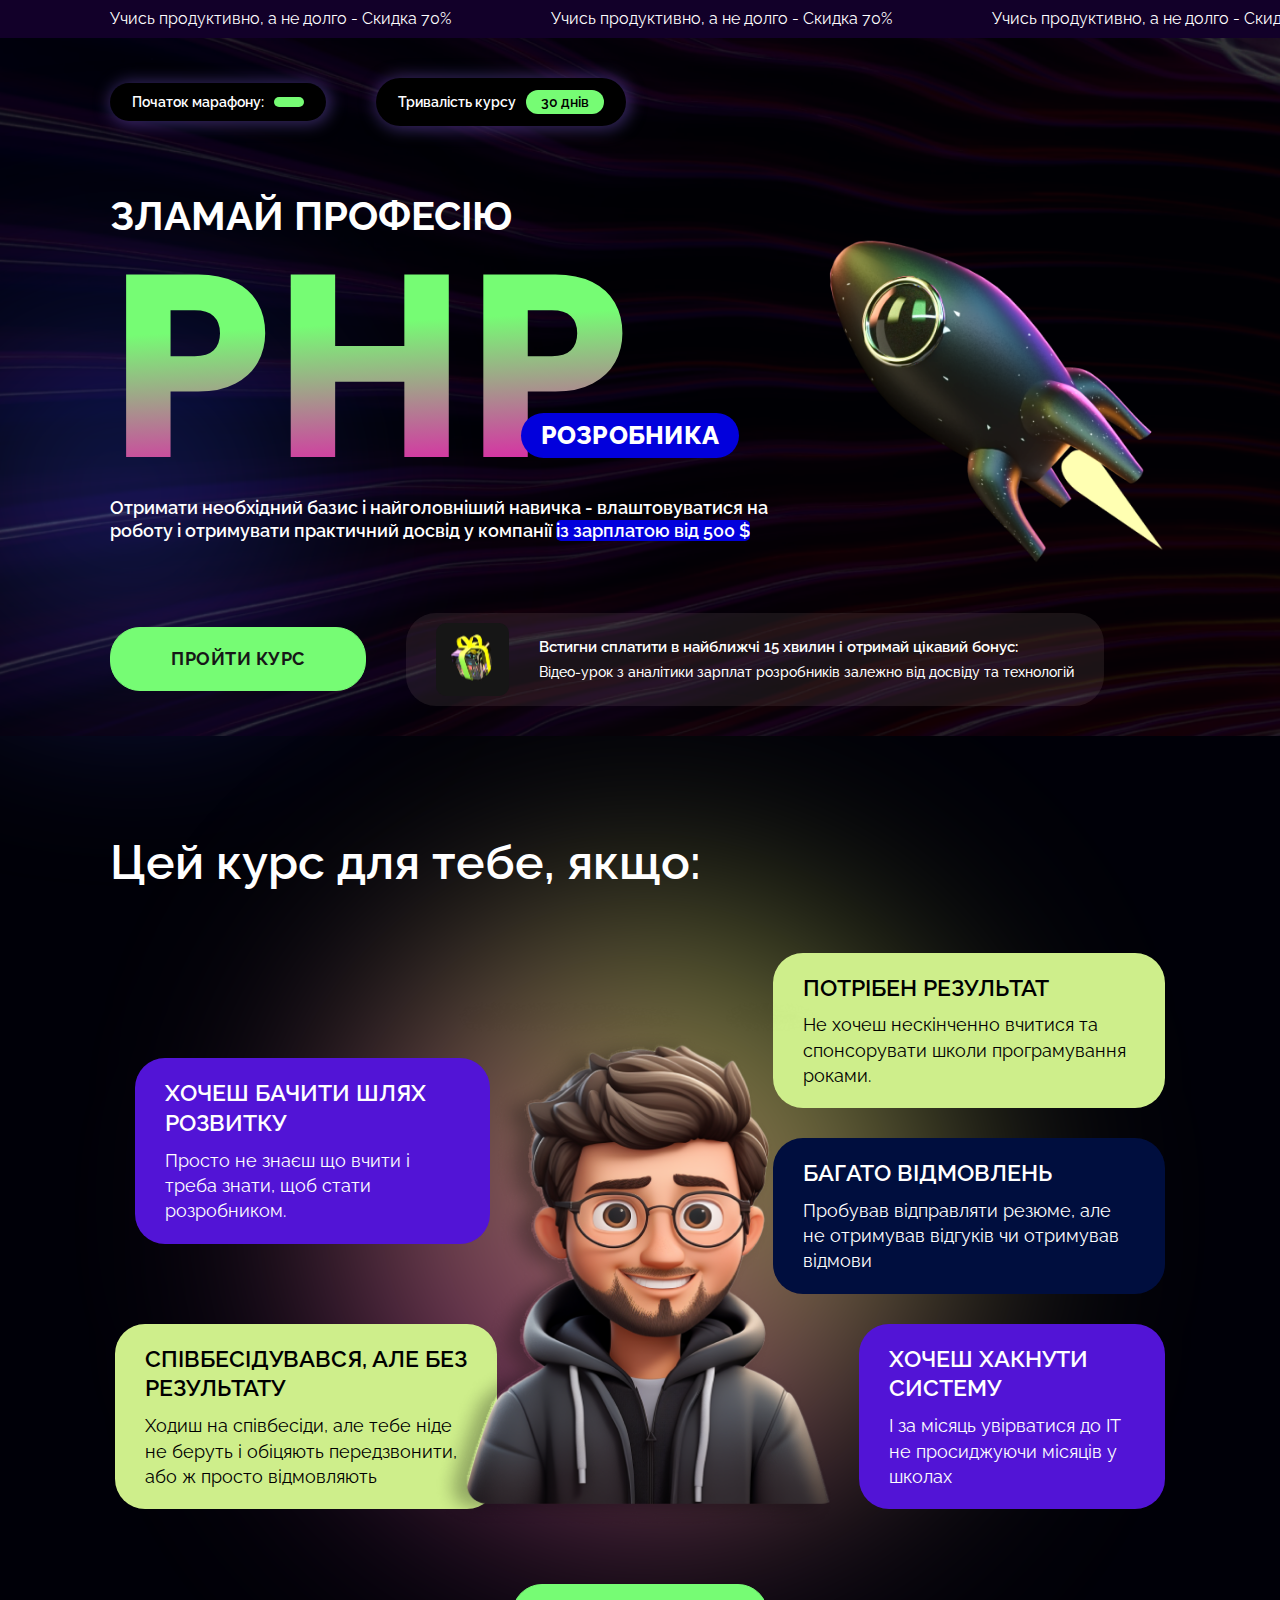
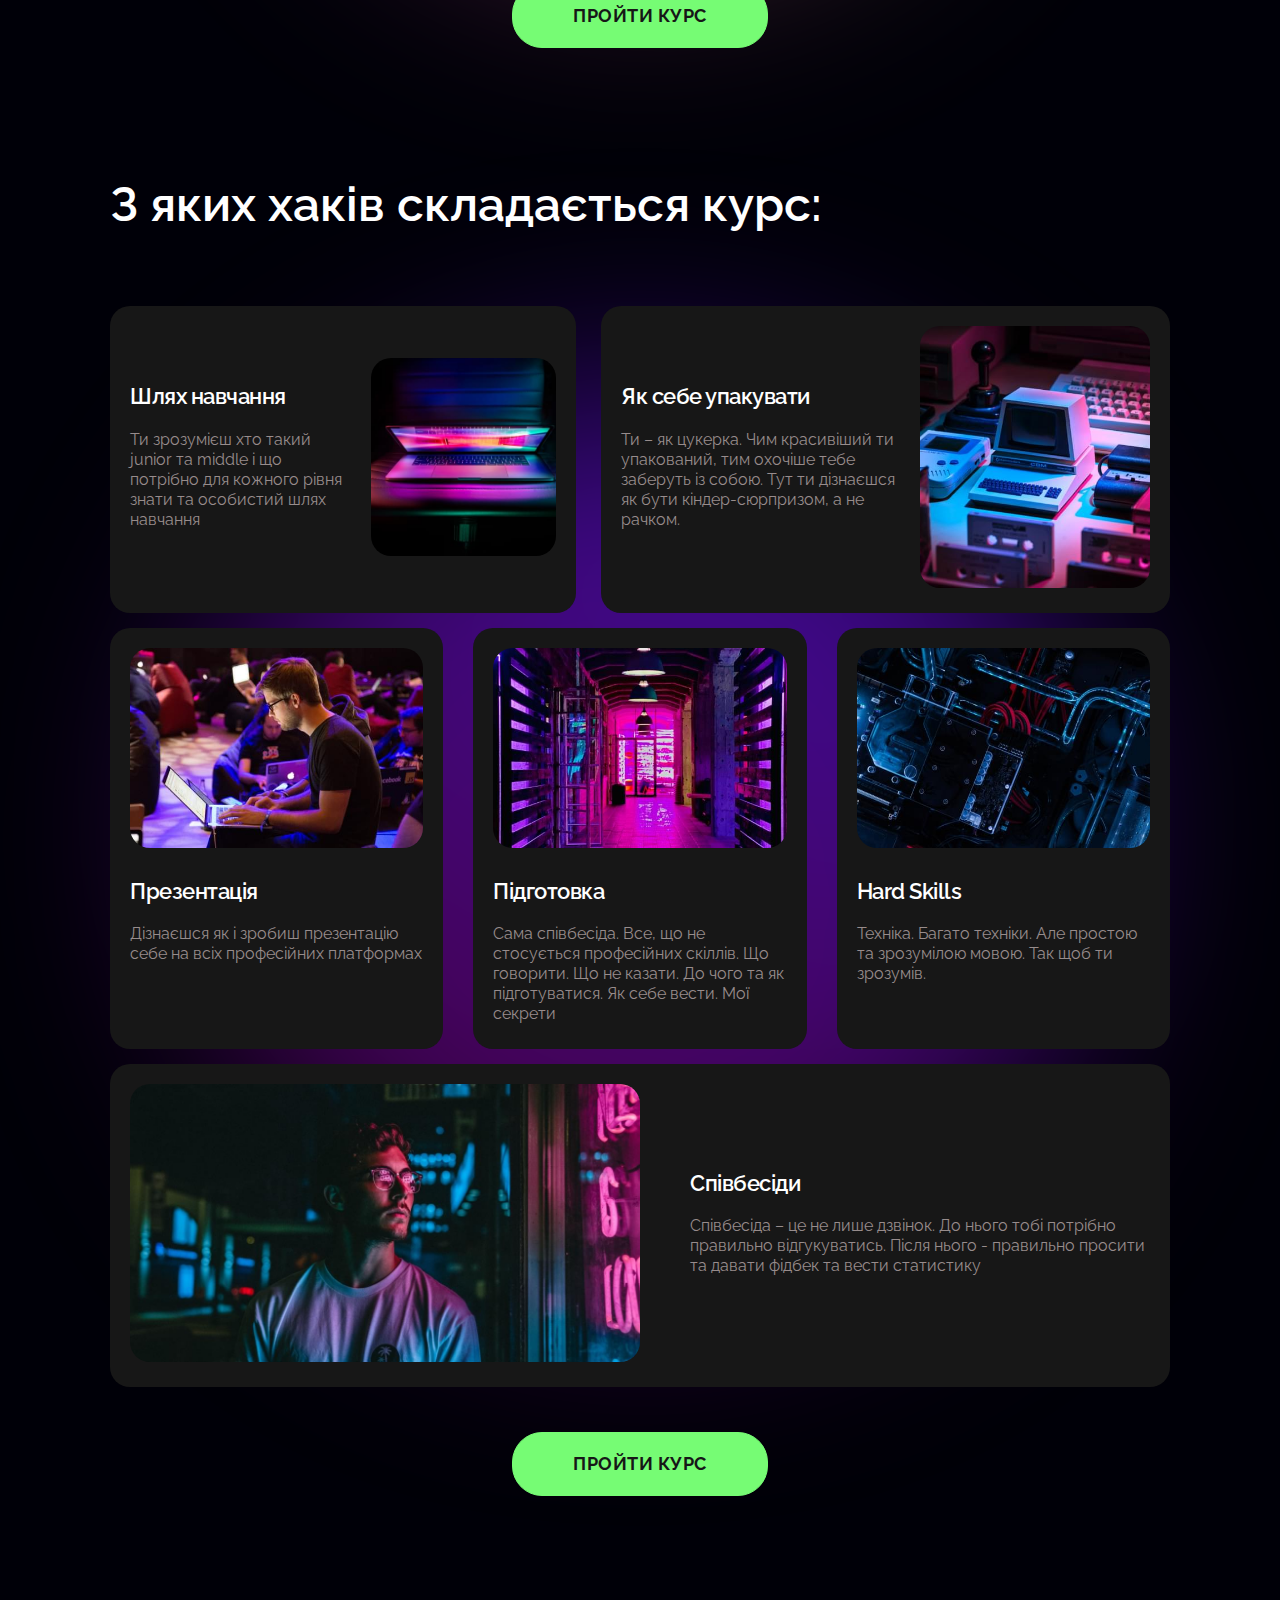
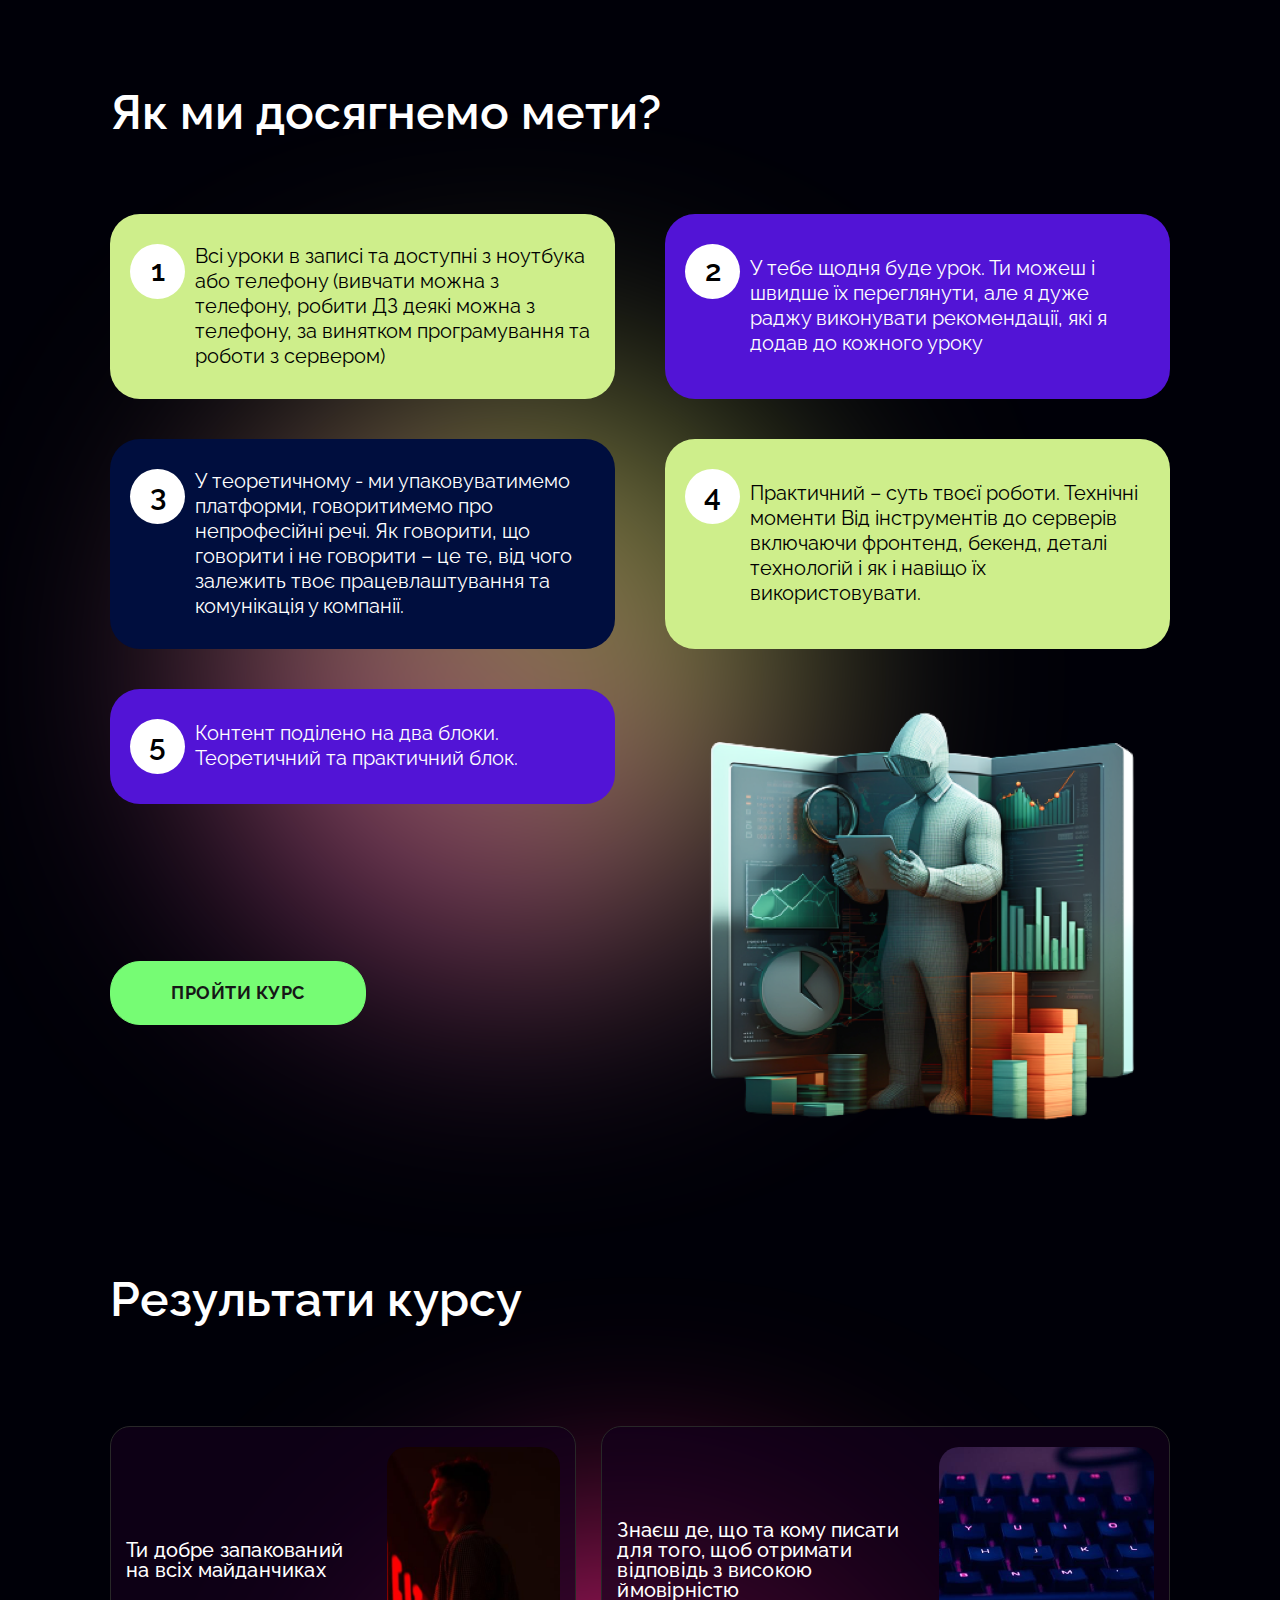
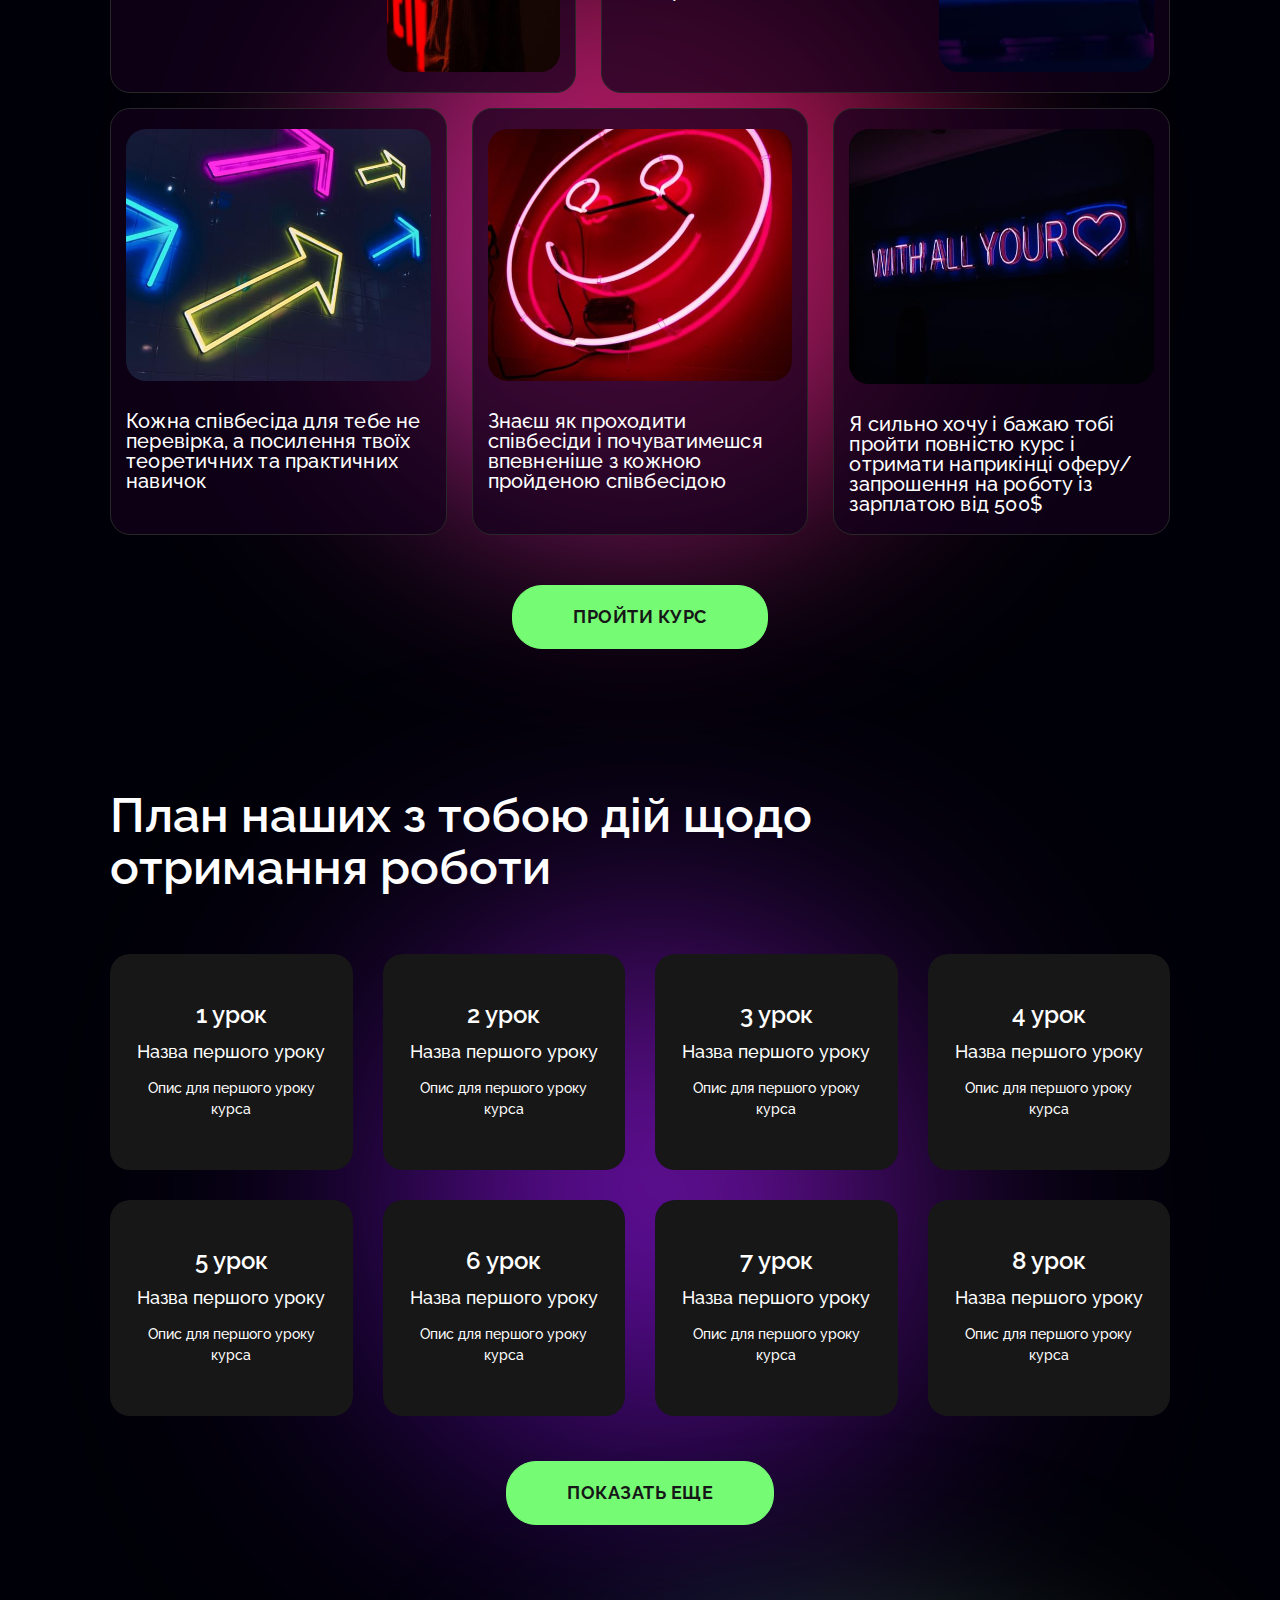
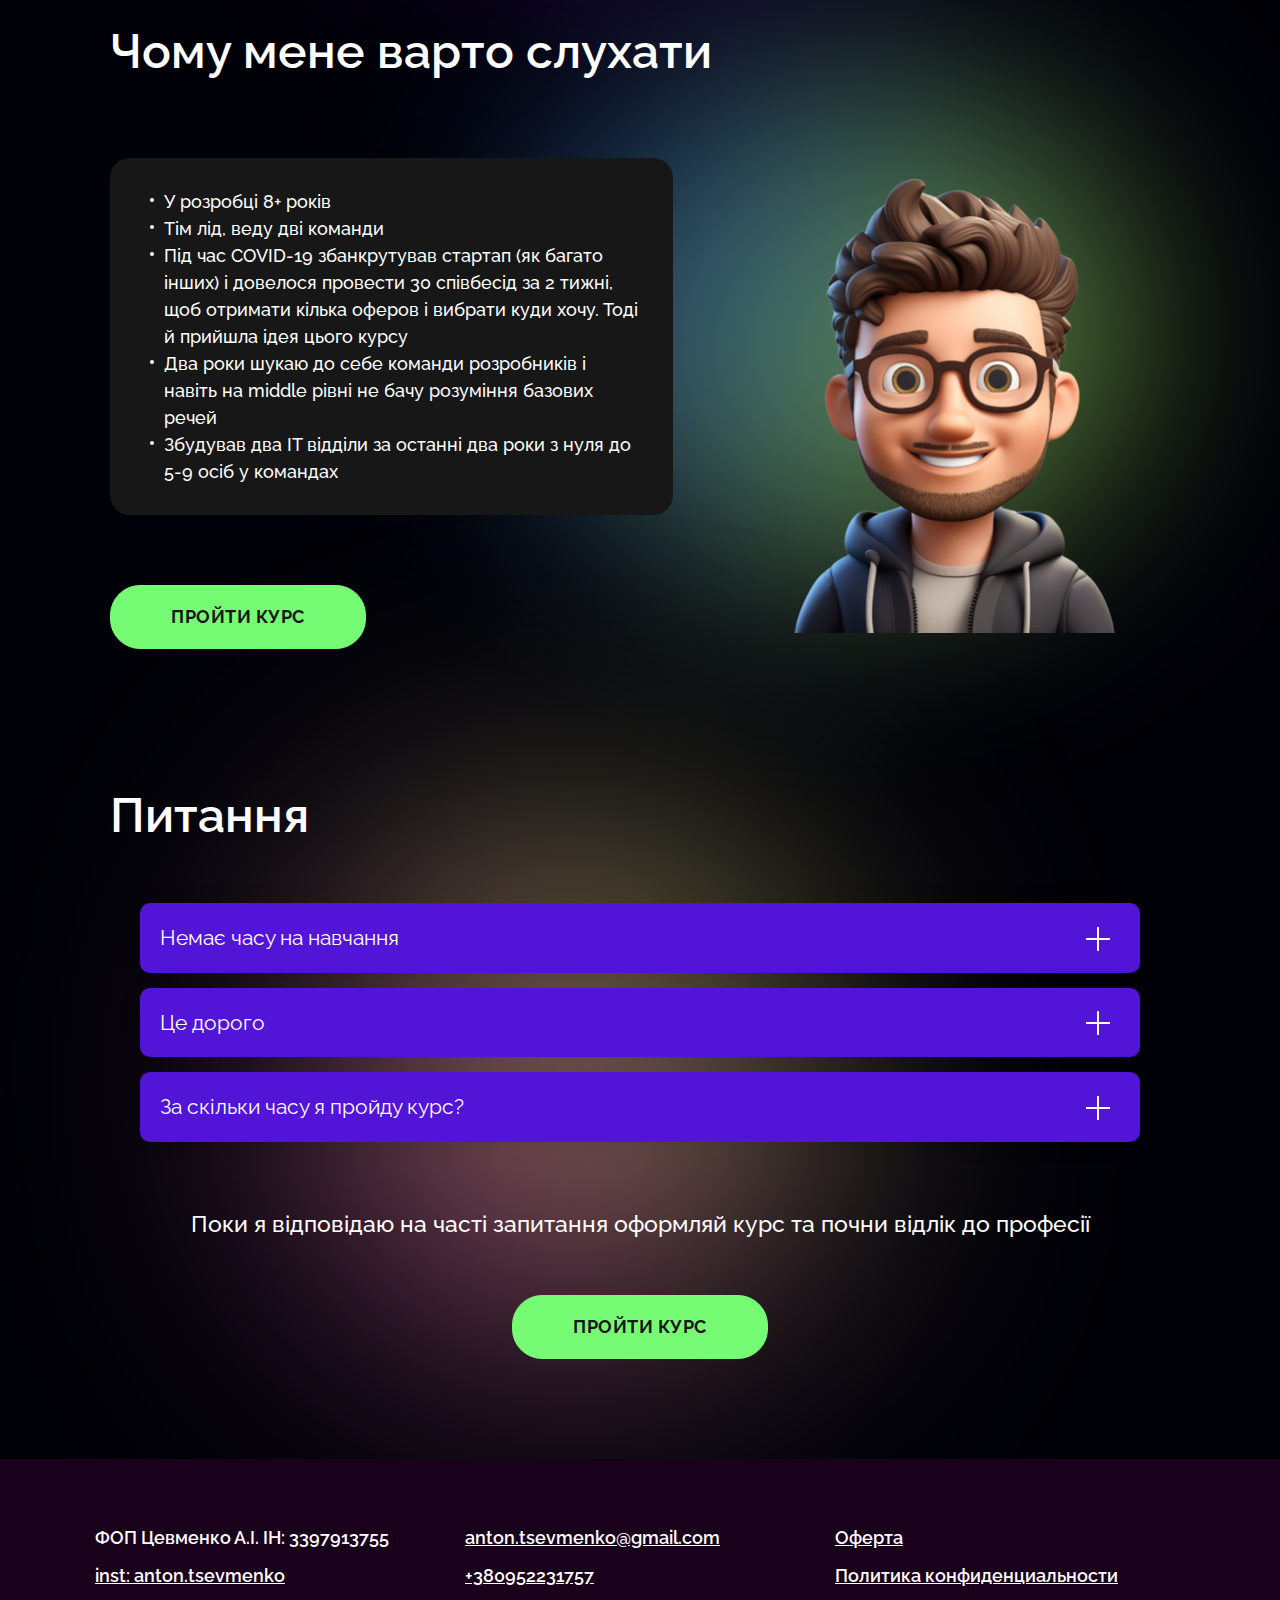
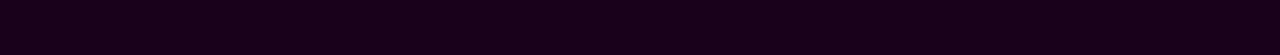
==== commit a45f2278: "Add files via upload" ====
--- a/index.html
+++ b/index.html
@@ -6,10 +6,67 @@
 	<meta charset="UTF-8" />
 	<meta name="format-detection" content="telephone=no" />
 	<!-- <style>body{opacity: 0;}</style> -->
-	<link rel="stylesheet" href="css/style.min.css?_v=20230819214229" />
+	<link rel="stylesheet" href="css/style.min.css?_v=20230820135652" />
 	<!-- <link rel="shortcut icon" href="favicon.ico"> -->
 	<!-- <meta name="robots" content="noindex, nofollow"> -->
 	<meta name="viewport" content="width=device-width, initial-scale=1.0" />
+	<!-- Google Tag Manager -->
+	<script>
+		;
+		(function(w, d, s, l, i) {
+			w[l] = w[l] || []
+			w[l].push({
+				'gtm.start': new Date().getTime(),
+				event: 'gtm.js'
+			})
+			var f = d.getElementsByTagName(s)[0],
+				j = d.createElement(s),
+				dl = l != 'dataLayer' ? '&l=' + l : ''
+			j.async = true
+			j.src = 'https://www.googletagmanager.com/gtm.js?id=' + i + dl
+			f.parentNode.insertBefore(j, f)
+		})(window, document, 'script', 'dataLayer', 'GTM-NCTWS3TW')
+	</script>
+	<!-- End Google Tag Manager -->
+	<!-- Meta Pixel Code -->
+	<script>
+		!(function(f, b, e, v, n, t, s) {
+			if (f.fbq) return
+			n = f.fbq = function() {
+				n.callMethod ? n.callMethod.apply(n, arguments) : n.queue.push(arguments)
+			}
+			if (!f._fbq) f._fbq = n
+			n.push = n
+			n.loaded = !0
+			n.version = '2.0'
+			n.queue = []
+			t = b.createElement(e)
+			t.async = !0
+			t.src = v
+			s = b.getElementsByTagName(e)[0]
+			s.parentNode.insertBefore(t, s)
+		})(window, document, 'script', 'https://connect.facebook.net/en_US/fbevents.js')
+		fbq('init', '1079353106365509')
+		fbq('track', 'PageView')
+	</script>
+	<noscript><img height="1" width="1" style="display: none" src="https://www.facebook.com/tr?id=1079353106365509&ev=PageView&noscript=1" /></noscript>
+	<!-- End Meta Pixel Code -->
+	<script type="text/javascript">
+		;
+		(function(c, l, a, r, i, t, y) {
+			c[a] =
+				c[a] ||
+				function() {
+					;
+					(c[a].q = c[a].q || []).push(arguments)
+				}
+			t = l.createElement(r)
+			t.async = 1
+			t.src = 'https://www.clarity.ms/tag/' + i
+			y = l.getElementsByTagName(r)[0]
+			y.parentNode.insertBefore(t, y)
+		})(window, document, 'clarity', 'script', 'i61ivh5h97')
+	</script>
 </head>
 
 <body>
@@ -21,14 +78,20 @@
 		<main class="page">
 			<div class="page__caroosel caroosel">
 				<div class="caroosel__container">
-					<div class="caroosel__slider swiper">
-						<div class="caroosel__wrapper swiper-wrapper">
-							<div class="caroosel__slide swiper-slide">Учись продуктивно, а не долго - Скидка 70%</div>
-							<div class="caroosel__slide swiper-slide">Учись продуктивно, а не долго - Скидка 70%</div>
-							<div class="caroosel__slide swiper-slide">Учись продуктивно, а не долго - Скидка 70%</div>
-							<div class="caroosel__slide swiper-slide">Учись продуктивно, а не долго - Скидка 70%</div>
-							<div class="caroosel__slide swiper-slide">Учись продуктивно, а не долго - Скидка 70%</div>
-							<div class="caroosel__slide swiper-slide">Учись продуктивно, а не долго - Скидка 70%</div>
+					<div class="caroosel__items-wrap">
+						<div class="caroosel__items marquee">
+							<div class="caroosel__item">Учись продуктивно, а не долго - Скидка 70%</div>
+							<div class="caroosel__item">Учись продуктивно, а не долго - Скидка 70%</div>
+							<div class="caroosel__item">Учись продуктивно, а не долго - Скидка 70%</div>
+							<div class="caroosel__item">Учись продуктивно, а не долго - Скидка 70%</div>
+							<div class="caroosel__item">Учись продуктивно, а не долго - Скидка 70%</div>
+						</div>
+						<div aria-hidden="true" class="caroosel__items marquee">
+							<div class="caroosel__item">Учись продуктивно, а не долго - Скидка 70%</div>
+							<div class="caroosel__item">Учись продуктивно, а не долго - Скидка 70%</div>
+							<div class="caroosel__item">Учись продуктивно, а не долго - Скидка 70%</div>
+							<div class="caroosel__item">Учись продуктивно, а не долго - Скидка 70%</div>
+							<div class="caroosel__item">Учись продуктивно, а не долго - Скидка 70%</div>
 						</div>
 					</div>
 				</div>
@@ -38,7 +101,7 @@
 					<div class="main-block__info info-main-block">
 						<div class="info-main-block__item">
 							Початок марафону:
-							<span>Завтра</span>
+							<span></span>
 						</div>
 						<div class="info-main-block__item">
 							Тривалість курсу
@@ -57,7 +120,7 @@
 						практичний досвід у компанії <span>із зарплатою від 500 $</span>
 					</p>
 					<div class="main-block__footer footer-main-block">
-						<a href="#" class="footer-main-block__button button">пройти курс</a>
+						<a href="https://antontsevmenko.lms.softbook.app/shop/item/2877" class="footer-main-block__button button">пройти курс</a>
 						<div class="footer-main-block__promo promo-footer-main-block">
 							<div class="promo-footer-main-block__icon">
 								<img src="img/main-block/x2-gift.png" alt="gift" />
@@ -120,7 +183,7 @@
 						</div>
 					</div>
 					<div class="about__action">
-						<a href="#" class="about__button button">пройти курс</a>
+						<a href="https://antontsevmenko.lms.softbook.app/shop/item/2877" class="about__button button">пройти курс</a>
 					</div>
 				</div>
 			</section>
@@ -198,7 +261,7 @@
 								</div>
 							</article>
 						</div>
-						<a href="#" class="course__button button">пройти курс</a>
+						<a href="https://antontsevmenko.lms.softbook.app/shop/item/2877" class="course__button button">пройти курс</a>
 					</div>
 					<div class="course__decor"></div>
 				</div>
@@ -245,7 +308,7 @@
 						<div class="goal__image">
 							<img src="img/goal/x2-image.png" alt="image" />
 						</div>
-						<a href="#" class="goal__button button">пройти курс</a>
+						<a href="https://antontsevmenko.lms.softbook.app/shop/item/2877" class="goal__button button">пройти курс</a>
 					</div>
 					<div class="goal__decor"></div>
 				</div>
@@ -298,7 +361,7 @@
 								</div>
 							</div>
 						</div>
-						<a href="#" class="results__button button">пройти курс</a>
+						<a href="https://antontsevmenko.lms.softbook.app/shop/item/2877" class="results__button button">пройти курс</a>
 					</div>
 					<div class="results__decor"></div>
 				</div>
@@ -348,7 +411,7 @@
 							<p class="item-plan__text">Опис для першого уроку курса</p>
 						</article>
 					</div>
-					<a href="#" class="plan__button button">Показать еще</a>
+					<a href="https://antontsevmenko.lms.softbook.app/shop/item/2877" class="plan__button button">Показать еще</a>
 					<div class="plan__decor"></div>
 				</div>
 			</section>
@@ -385,7 +448,7 @@
 						<div class="why__image">
 							<img src="img/why/image.png" alt="image" />
 						</div>
-						<a href="#" class="why__button button">пройти курс</a>
+						<a href="https://antontsevmenko.lms.softbook.app/shop/item/2877" class="why__button button">пройти курс</a>
 					</div>
 					<div class="why__decor"></div>
 				</div>
@@ -424,7 +487,7 @@
 					<p class="questions__text">
 						Поки я відповідаю на часті запитання оформляй курс та почни відлік до професії
 					</p>
-					<a href="#" class="questions__button button">пройти курс</a>
+					<a href="https://antontsevmenko.lms.softbook.app/shop/item/2877" class="questions__button button">пройти курс</a>
 					<div class="questions__decor"></div>
 				</div>
 			</section>
@@ -433,21 +496,21 @@
 			<div class="footer__container">
 				<div class="footer__info">
 					<div class="footer__name">ФОП Цевменко А.I. IН: 3397913755</div>
-					<a href="#" target="_blank" class="footer__inst footer-link">inst: anton.tsevmenko</a>
+					<a href="https://www.instagram.com/anton.tsevmenko/" target="_blank" class="footer__inst footer-link">inst: anton.tsevmenko</a>
 				</div>
 				<div class="footer__contacts">
-					<a href="mailto:anton.tsevmenko@gmail.com" target="_blank" class="footer__mail footer-link">anton.tsevmenko@gmail.com</a>
-					<a href="tel:+380952231757" target="_blank" class="footer__phone footer-link">+380952231757</a>
+					<a href="mailto:anton.tsevmenko@gmail.com" class="footer__mail footer-link">anton.tsevmenko@gmail.com</a>
+					<a href="tel:+380952231757" class="footer__phone footer-link">+380952231757</a>
 				</div>
 				<div class="footer__pages">
-					<a href="#" target="_blank" class="footer__offer footer-link">Оферта</a>
-					<a href="#" target="_blank" class="footer__privacy footer-link">Политика конфиденциальности</a>
+					<a href="offer.html" target="_blank" class="footer__offer footer-link">Оферта</a>
+					<a href="privacy-statements.html" target="_blank" class="footer__privacy footer-link">Политика конфиденциальности</a>
 				</div>
 			</div>
 		</footer>
 
 	</div>
-	<script src="js/app.min.js?_v=20230819214229"></script>
+	<script src="js/app.min.js?_v=20230820135652"></script>
 </body>
 
 </html>--- a/css/style.min.css
+++ b/css/style.min.css
@@ -1 +1 @@
-@charset "UTF-8";@import url(https://fonts.googleapis.com/css?family=Raleway:regular,500,600,700,800&display=swap);@import url(https://fonts.googleapis.com/css?family=Inter:regular,500,600,700&display=swap);@import url(https://fonts.googleapis.com/css?family=Poppins:700&display=swap);@import url(https://fonts.googleapis.com/css?family=Montserrat:600,700&display=swap);*{padding:0;margin:0;border:0}*,:after,:before{-webkit-box-sizing:border-box;box-sizing:border-box}body,html{height:100%;min-width:320px}body{color:#fff;line-height:1;font-family:Raleway;font-size:1rem;-ms-text-size-adjust:100%;-moz-text-size-adjust:100%;-webkit-text-size-adjust:100%;-webkit-font-smoothing:antialiased;-moz-osx-font-smoothing:grayscale}button,input,textarea{font-family:Raleway;font-size:inherit;line-height:inherit}button{cursor:pointer;color:inherit;background-color:transparent}a{color:inherit;text-decoration:none}ul li{list-style:none}img{vertical-align:top}h1,h2,h3,h4,h5,h6{font-weight:inherit;font-size:inherit}body{background-color:#000008}.lock body{overflow:hidden;-ms-touch-action:none;touch-action:none;-ms-scroll-chaining:none;overscroll-behavior:none}.wrapper{min-height:100%;display:-webkit-box;display:-ms-flexbox;display:flex;-webkit-box-orient:vertical;-webkit-box-direction:normal;-ms-flex-direction:column;flex-direction:column;overflow:hidden}@supports (overflow:clip){.wrapper{overflow:clip}}.wrapper>main{-webkit-box-flex:1;-ms-flex:1 1 auto;flex:1 1 auto}.wrapper>*{min-width:0}[class*=__container]{max-width:70.625rem;margin:0 auto;padding:0 2.1875rem}.spollers{display:-ms-grid;display:grid;gap:15px}.spollers__item{font-size:1.3125rem;font-weight:700;line-height:140%;background-color:#5214d6;border-radius:.625rem;-webkit-box-shadow:0 0 25px 0 rgba(0,0,0,.08);box-shadow:0 0 25px 0 rgba(0,0,0,.08);padding:1.25rem}.spollers__title{padding-right:2.8125rem;width:100%;cursor:default;text-align:left;position:relative;list-style:none}._spoller-init .spollers__title{cursor:pointer}._spoller-init .spollers__title::after,._spoller-init .spollers__title::before{content:"";position:absolute;right:10px;top:50%;background-color:#fff;height:2px;width:24px;-webkit-transition:-webkit-transform .5s linear 0s;transition:-webkit-transform .5s linear 0s;transition:transform .5s linear 0s;transition:transform .5s linear 0s,-webkit-transform .5s linear 0s}._spoller-init .spollers__title::after{-webkit-transform:rotate(-90deg);-ms-transform:rotate(-90deg);transform:rotate(-90deg)}._spoller-init .spollers__title._spoller-active::before{-webkit-transform:rotate(-40deg);-ms-transform:rotate(-40deg);transform:rotate(-40deg)}._spoller-init .spollers__title._spoller-active::after{-webkit-transform:rotate(40deg);-ms-transform:rotate(40deg);transform:rotate(40deg)}.spollers__body{padding:1.25rem 3.125rem 1.25rem 0;font-size:.875rem;font-weight:400;line-height:150%}[class*=-ibg]{position:relative}[class*=-ibg] img{position:absolute;width:100%;height:100%;top:0;left:0;-o-object-fit:cover;object-fit:cover}[class*=-ibg_contain] img{-o-object-fit:contain;object-fit:contain}.footer{background:#1a011b}.footer__container{padding-left:1.25rem;padding-right:1.25rem;display:-ms-grid;display:grid;gap:1.25rem;-ms-grid-columns:(1fr)[3];grid-template-columns:repeat(3,1fr)}.footer__info{display:-webkit-box;display:-ms-flexbox;display:flex;-webkit-box-orient:vertical;-webkit-box-direction:normal;-ms-flex-direction:column;flex-direction:column;-webkit-box-align:start;-ms-flex-align:start;align-items:flex-start;row-gap:1.25rem}.footer__name{white-space:nowrap;font-size:1.125rem;font-weight:600}.footer__contacts{display:-webkit-box;display:-ms-flexbox;display:flex;-webkit-box-orient:vertical;-webkit-box-direction:normal;-ms-flex-direction:column;flex-direction:column;-webkit-box-align:start;-ms-flex-align:start;align-items:flex-start;row-gap:1.25rem}.footer__pages{display:-webkit-box;display:-ms-flexbox;display:flex;-webkit-box-orient:vertical;-webkit-box-direction:normal;-ms-flex-direction:column;flex-direction:column;-webkit-box-align:start;-ms-flex-align:start;align-items:flex-start;row-gap:1.25rem}.footer-link{font-size:1.125rem;font-weight:600;text-decoration:underline}.title-block{font-weight:600;line-height:110%}.button{background:#76fc74;color:#161717;text-align:center;border-radius:1.875rem;border:1px solid #76fc74;font-weight:700;letter-spacing:.5px;text-transform:uppercase;-webkit-transition:all .3s ease 0s;transition:all .3s ease 0s}.caroosel{background-color:#120029}.caroosel__slider{padding:.625rem 0}.caroosel .caroosel__slider{overflow:visible}.caroosel__slide{line-height:112.5%}.main-block{background:url(../img/main-block/bg.png) 50%/cover no-repeat;padding-top:2.5rem;padding-bottom:1.875rem}.main-block__container{position:relative;display:-ms-grid;display:grid;-ms-grid-columns:1fr 35%;grid-template-columns:1fr 35%}.main-block__info{-ms-grid-column-span:2;grid-column:span 2}.main-block__subtitle{font-weight:700;text-transform:uppercase}.main-block__main-title{position:relative;font-family:Poppins;font-weight:700;letter-spacing:2.6px;text-transform:uppercase;background:linear-gradient(357deg,#db28a6 15.21%,#76fc74 66.12%);background-clip:text;-webkit-background-clip:text;-webkit-text-fill-color:transparent}.main-block__main-title span{-webkit-text-fill-color:#fff;font-family:Raleway;position:absolute;bottom:14.5%;font-weight:800;letter-spacing:.25px;text-transform:uppercase;border-radius:1.875rem;background:#0200dc}.main-block__text{font-weight:600}.main-block__text span{background-color:#0200dc;white-space:nowrap}.main-block__image{-ms-grid-row-span:2;grid-row:span 2}.main-block__image img{width:100%;height:100%;-o-object-fit:contain;object-fit:contain}.main-block__footer{-ms-grid-column-span:2;grid-column:span 2}.main-block__decor{position:absolute;z-index:-1;top:240px;border-radius:50%;background:linear-gradient(226deg,#000e79 0,#5467f8 100%);-webkit-filter:blur(115px);filter:blur(115px)}.info-main-block{display:-webkit-box;display:-ms-flexbox;display:flex;-webkit-box-align:center;-ms-flex-align:center;align-items:center}.info-main-block__item{display:-webkit-box;display:-ms-flexbox;display:flex;-webkit-box-align:center;-ms-flex-align:center;align-items:center;-webkit-box-pack:justify;-ms-flex-pack:justify;justify-content:space-between;gap:.625rem;border-radius:1.875rem;background:#000;-webkit-box-shadow:2px 1px 15px 3px rgba(102,75,177,.5);box-shadow:2px 1px 15px 3px rgba(102,75,177,.5);color:#fff;font-weight:600}.info-main-block__item span{border-radius:1.25rem;background:#76fc74;color:#000}.footer-main-block{display:-webkit-box;display:-ms-flexbox;display:flex;-webkit-box-align:center;-ms-flex-align:center;align-items:center}.footer-main-block__button{-webkit-box-flex:0;-ms-flex:0 0 auto;flex:0 0 auto}.promo-footer-main-block{display:-webkit-box;display:-ms-flexbox;display:flex;-webkit-box-align:center;-ms-flex-align:center;align-items:center;border-radius:1.875rem;background:rgba(220,186,186,.1)}.promo-footer-main-block__icon{border-radius:.625rem;background:#161616;-ms-flex-negative:0;flex-shrink:0;position:relative}.promo-footer-main-block__icon img{width:100%;height:100%;position:absolute;top:50%;left:50%;-webkit-transform:translate(-50%,-50%);-ms-transform:translate(-50%,-50%);transform:translate(-50%,-50%)}.promo-footer-main-block__title{font-weight:600}.promo-footer-main-block__title:not(:last-child){margin-bottom:.625rem}.promo-footer-main-block__text{font-weight:500}.about__content{display:-ms-grid;display:grid;-ms-grid-columns:1fr 1px 1fr;grid-template-columns:1fr 1px 1fr;-webkit-box-align:end;-ms-flex-align:end;align-items:end;gap:1.25rem}.about__col-center{position:relative}.about__col-center img{position:absolute;z-index:2;bottom:-1.0625rem;left:50%;-webkit-transform:translate(-50%,0);-ms-transform:translate(-50%,0);transform:translate(-50%,0)}.about__col-right{display:-webkit-box;display:-ms-flexbox;display:flex;-webkit-box-orient:vertical;-webkit-box-direction:normal;-ms-flex-direction:column;flex-direction:column;-webkit-box-align:end;-ms-flex-align:end;align-items:flex-end;gap:1.875rem}.about__action{display:-webkit-box;display:-ms-flexbox;display:flex;-webkit-box-pack:center;-ms-flex-pack:center;justify-content:center;-webkit-box-align:center;-ms-flex-align:center;align-items:center}.about__decor{position:absolute;z-index:-1;border-radius:50%;bottom:0;left:0;-webkit-transform:translate(-50%,0);-ms-transform:translate(-50%,0);transform:translate(-50%,0);background:linear-gradient(220deg,rgba(182,255,62,.7) 0,rgba(208,34,180,.7) 100%);-webkit-filter:blur(120px);filter:blur(120px)}.item-about{border-radius:1.875rem;padding:1.25rem 1.875rem}.item-about_lb{background:#5214d6}.about__col-left .item-about_lb{max-width:22.1875rem}.about__col-right .item-about_lb{max-width:19.125rem}.item-about_yg{background:#ceee8b;color:#000}.about__col-right .item-about_yg{max-width:24.5rem}.about__col-left .item-about_yg{max-width:23.875rem}.item-about_db{background:#000e3e}.about__col-right .item-about_db{max-width:24.5rem}.item-about__title{font-weight:600;line-height:130%;text-transform:uppercase}.item-about__title:not(:last-child){margin-bottom:.625rem}.item-about__text{line-height:140%}.course__container{position:relative}.course__grid{display:-ms-grid;display:grid;gap:.9375rem}.course__grid:not(:last-child){margin-bottom:2.5rem}.course__row-top{display:-ms-grid;display:grid;-ms-grid-columns:44% 1fr;grid-template-columns:44% 1fr;gap:1.5625rem}.course__row-middle{display:-ms-grid;display:grid;-ms-grid-columns:(1fr)[3];grid-template-columns:repeat(3,1fr)}.course__button{-ms-grid-column-align:center;justify-self:center}.course__decor{position:absolute;z-index:-1;border-radius:50%;top:50%;left:50%;-webkit-transform:translate(-50%,-50%);-ms-transform:translate(-50%,-50%);transform:translate(-50%,-50%);background:linear-gradient(206deg,rgba(87,17,236,.7) 0,rgba(103,0,87,.7) 100%);-webkit-filter:blur(110px);filter:blur(110px)}.item-course{display:-webkit-box;display:-ms-flexbox;display:flex;-webkit-box-align:center;-ms-flex-align:center;align-items:center;border-radius:1.25rem;background:#171717}.item-course_col{-webkit-box-orient:vertical;-webkit-box-direction:normal;-ms-flex-direction:column;flex-direction:column}.item-course_reverse{-webkit-box-orient:horizontal;-webkit-box-direction:reverse;-ms-flex-direction:row-reverse;flex-direction:row-reverse}.item-course__body{-webkit-box-flex:1;-ms-flex:1 1 auto;flex:1 1 auto}.course__row-top .item-course__body{padding-right:1.25rem}.course__row-bottom .item-course__body{padding-left:3.125rem}.item-course__title{font-weight:600;line-height:120%;letter-spacing:-.5px}.item-course__title:not(:last-child){margin-bottom:20px}.course__row-middle .item-course__title{-ms-flex-item-align:start;align-self:flex-start}.item-course__text{color:#978c8c;font-size:16px;font-weight:400;line-height:125%}.course__row-middle .item-course__text{-ms-flex-item-align:start;align-self:flex-start}.item-course__image{border-radius:1.25rem}.course__row-top .item-course__image{-webkit-box-flex:0;-ms-flex:0 0 43.5%;flex:0 0 43.5%}.course__row-bottom .item-course__image{-webkit-box-flex:0;-ms-flex:0 0 50%;flex:0 0 50%}.course__row-middle .item-course__image{-ms-flex-item-align:stretch;-ms-grid-row-align:stretch;align-self:stretch;-webkit-box-flex:0;-ms-flex-positive:0;flex-grow:0;height:12.5rem}.item-course__image img{border-radius:1.25rem;width:100%;height:100%;-o-object-fit:cover;object-fit:cover}.item-course__image:not(:last-child){margin-bottom:1.875rem}.goal__container{position:relative}.goal__grid{display:-ms-grid;display:grid;-ms-grid-columns:1fr 1fr;grid-template-columns:1fr 1fr;row-gap:2.5rem}.goal__image{-ms-grid-row-span:2;grid-row:span 2;text-align:center}.goal__image img{max-width:100%}.goal__button{-ms-flex-item-align:start;-ms-grid-row-align:start;align-self:start;-ms-grid-column-align:start;justify-self:start}.goal__decor{position:absolute;z-index:-1;border-radius:50%;top:0;left:135px;-webkit-transform:translate(0,50%);-ms-transform:translate(0,50%);transform:translate(0,50%);background:linear-gradient(221deg,rgba(182,255,62,.7) 0,rgba(208,34,180,.7) 100%);-webkit-filter:blur(120px);filter:blur(120px)}.item-goal{border-radius:1.875rem;padding:1.875rem 1.25rem;display:-webkit-box;display:-ms-flexbox;display:flex;-webkit-box-align:center;-ms-flex-align:center;align-items:center;gap:.625rem}.item-goal_lb{background:#5214d6}.item-goal_lb-last{background:#5214d6;-ms-flex-item-align:start;-ms-grid-row-align:start;align-self:start}.item-goal_db{background:#000e3e}.item-goal_yg{background:#ceee8b;color:#000}.item-goal__number{-ms-flex-item-align:start;align-self:flex-start;position:relative;-ms-flex-negative:0;flex-shrink:0;background:#fff;border-radius:50%;color:#000;font-weight:600}.item-goal__number span{position:absolute;top:50%;left:50%;-webkit-transform:translate(-50%,-50%);-ms-transform:translate(-50%,-50%);transform:translate(-50%,-50%)}.item-goal__text{line-height:125%}.results__container{position:relative}.results__grid{display:-ms-grid;display:grid}.results__row-top{display:-ms-grid;display:grid;-ms-grid-columns:44% 1fr;grid-template-columns:44% 1fr;gap:1.5625rem}.results__row-bottom{display:-ms-grid;display:grid;-ms-grid-columns:(1fr)[3];grid-template-columns:repeat(3,1fr);gap:1.5625rem}.results__button{-ms-grid-column-align:center;justify-self:center}.results__decor{position:absolute;z-index:-1;border-radius:50%;top:250px;left:50%;-webkit-transform:translate(-50%,0);-ms-transform:translate(-50%,0);transform:translate(-50%,0);background:linear-gradient(232deg,rgba(236,17,69,.7) 0,rgba(252,59,221,.7) 100%);-webkit-filter:blur(110px);filter:blur(110px)}.item-results{display:-webkit-box;display:-ms-flexbox;display:flex;padding:1.25rem .9375rem;border-radius:1.25rem;border:1px solid #282828;background:rgba(18,0,27,.7)}.item-results_col{-webkit-box-orient:vertical;-webkit-box-direction:reverse;-ms-flex-direction:column-reverse;flex-direction:column-reverse;-webkit-box-pack:end;-ms-flex-pack:end;justify-content:flex-end}.item-results__text{-ms-flex-item-align:center;-ms-grid-row-align:center;align-self:center;font-weight:500;letter-spacing:.2px}.results__row-top .item-results__text{-webkit-box-flex:0;-ms-flex:0 0 60%;flex:0 0 60%;padding-right:1.25rem}.item-results__image{border-radius:1.25rem;overflow:hidden}.results__row-top .item-results__image{-webkit-box-flex:0;-ms-flex:0 0 40%;flex:0 0 40%}.results__row-bottom .item-results__image{margin-bottom:1.875rem}.item-results__image img{-webkit-transform:scale(1.02);-ms-transform:scale(1.02);transform:scale(1.02);border-radius:1.25rem;width:100%;height:100%;-o-object-fit:cover;object-fit:cover}.item-results__image:not(:last-child){margin-bottom:1.875rem}.plan{padding-bottom:3.125rem}.plan__container{position:relative;display:-webkit-box;display:-ms-flexbox;display:flex;-webkit-box-orient:vertical;-webkit-box-direction:normal;-ms-flex-direction:column;flex-direction:column}.plan__title{max-width:45.3125rem}.plan__title:not(:last-child){margin-bottom:3.75rem}.plan__items{display:-ms-grid;display:grid;-ms-grid-columns:(1fr)[4];grid-template-columns:repeat(4,1fr);justify-items:center;grid-auto-rows:1fr;gap:1.875rem}.plan__items:not(:last-child){margin-bottom:2.8125rem}.plan__button{-ms-flex-item-align:center;-ms-grid-row-align:center;align-self:center}.plan__decor{position:absolute;z-index:-1;border-radius:50%;top:180px;left:50%;-webkit-transform:translate(-50%,0);-ms-transform:translate(-50%,0);transform:translate(-50%,0);background:linear-gradient(221deg,rgba(198,35,255,.9) 0,rgba(51,0,134,.9) 100%);-webkit-filter:blur(150px);filter:blur(150px)}.item-plan{max-width:15.625rem;border-radius:1.25rem;background:#171717;padding:3.125rem 1.5625rem;text-align:center}.item-plan__number{font-size:1.5rem;font-weight:600;line-height:91.667%}.item-plan__number:not(:last-child){margin-bottom:.9375rem}.item-plan__title{font-size:1.125rem;font-weight:500;line-height:122.222%}.item-plan__title:not(:last-child){margin-bottom:.9375rem}.item-plan__text{font-size:.875rem;font-style:normal;font-weight:500;line-height:150%}.why{padding-top:3.125rem}.why__container{position:relative}.why__content{display:-ms-grid;display:grid;-ms-grid-columns:1fr 45%;grid-template-columns:1fr 45%;gap:1.25rem;-webkit-box-align:start;-ms-flex-align:start;align-items:start}.why__list{border-radius:1.25rem;background:#171717;-webkit-backdrop-filter:blur(2px);backdrop-filter:blur(2px);padding:1.875rem}.why__item-list{position:relative;padding-left:1.5rem}.why__item-list::before{content:"";position:absolute;width:.25rem;height:.25rem;border-radius:50%;top:.75rem;left:.75rem;-webkit-transform:translate(-50%,-50%);-ms-transform:translate(-50%,-50%);transform:translate(-50%,-50%);background-color:#fff}.why__text{font-weight:500;line-height:150%}.why__image{-ms-grid-row-span:2;grid-row:span 2;position:relative}.why__image img{position:absolute;top:0;right:-20px}.why__button{-ms-grid-column-align:start;justify-self:start;-ms-flex-item-align:end;-ms-grid-row-align:end;align-self:end;margin-top:3.125rem}.why__decor{position:absolute;z-index:-1;border-radius:50%;top:50px;left:40%;background:linear-gradient(113deg,rgba(15,68,204,.7) 0,rgba(190,252,59,.7) 100%);-webkit-filter:blur(110px);filter:blur(110px)}.questions{padding-bottom:6.25rem}.questions__container{position:relative;display:-webkit-box;display:-ms-flexbox;display:flex;-webkit-box-orient:vertical;-webkit-box-direction:normal;-ms-flex-direction:column;flex-direction:column}.questions__spollers{padding-left:1.875rem;padding-right:1.875rem}.questions__text{text-align:center;font-weight:500}.questions__button{-ms-flex-item-align:center;-ms-grid-row-align:center;align-self:center}.questions__decor{position:absolute;z-index:-1;border-radius:50%;top:50px;left:21%;background:linear-gradient(221deg,rgba(181,245,77,.7) 0,rgba(208,34,180,.7) 100%);-webkit-filter:blur(150px);filter:blur(150px)}.main-block-page-oto{background:url(../img/main-block/bg.png) 50%/cover no-repeat}.main-block-page-oto__container{position:relative;display:-ms-grid;display:grid;-ms-grid-columns:1fr 32.5%;grid-template-columns:1fr 32.5%;padding-left:1.25rem;padding-right:1.25rem}.main-block-page-oto__title{position:relative;z-index:2;font-weight:800;letter-spacing:1px;text-transform:uppercase;background:linear-gradient(337deg,#db28a6 10.21%,#76fc74 61.12%);background-clip:text;-webkit-background-clip:text;-webkit-text-fill-color:transparent}.main-block-page-oto__text{position:relative;z-index:2;font-weight:500}.main-block-page-oto__text span{background-color:#0200dc}.main-block-page-oto__image{position:relative;z-index:2;text-align:center}.main-block-page-oto__image img{margin-top:-1.25rem;max-width:100%}.main-block-page-oto__decor{position:absolute;z-index:1;border-radius:50%;width:22.5rem;height:22.5rem;right:0;top:0;background:linear-gradient(226deg,#000e79 0,#5467f8 100%);-webkit-filter:blur(100px);filter:blur(100px)}.footer-main-block-page-oto{position:relative;z-index:2;display:-ms-grid;display:grid;-ms-grid-columns:auto 1fr;grid-template-columns:auto 1fr;-webkit-box-align:end;-ms-flex-align:end;align-items:end;gap:1.5rem}.footer-main-block-page-oto__info{display:-webkit-box;display:-ms-flexbox;display:flex;-webkit-box-orient:vertical;-webkit-box-direction:normal;-ms-flex-direction:column;flex-direction:column;-webkit-box-align:center;-ms-flex-align:center;align-items:center}.footer-main-block-page-oto__price{font-family:Montserrat;font-size:3.75rem;font-weight:700;background:linear-gradient(337deg,#db28a6 10.21%,#76fc74 61.12%);background-clip:text;-webkit-background-clip:text;-webkit-text-fill-color:transparent}.footer-main-block-page-oto__price span{-webkit-text-fill-color:#c63db0;font-size:25px;font-weight:600;text-decoration-line:line-through;padding-left:.3125rem}.footer-main-block-page-oto__price:not(:last-child){margin-bottom:.625rem}.footer-main-block-page-oto__text{border-radius:1.875rem;background:rgba(220,186,186,.1);font-weight:500}.summary__container{position:relative;padding-left:1.25rem;padding-right:1.25rem}.summary__items{display:-ms-grid;display:grid;-ms-grid-columns:(1fr)[3];grid-template-columns:repeat(3,1fr)}.summary__decor{position:absolute;z-index:-1;border-radius:50%;left:50%;top:100px;-webkit-transform:translate(-50%,0);-ms-transform:translate(-50%,0);transform:translate(-50%,0);background:linear-gradient(221deg,rgba(182,255,62,.7) 0,rgba(208,34,180,.7) 100%);-webkit-filter:blur(150px);filter:blur(150px)}.item-summary{padding:1.875rem 1.25rem;border-radius:1.25rem}.item-summary_lb{background:#5214d6}.item-summary_db{background:#000e3e}.item-summary_yg{background:#ceee8b;color:#000e3e}.item-summary__image{border-radius:.625rem;padding-bottom:50%;position:relative}.item-summary__image:not(:last-child){margin-bottom:1.875rem}.item-summary__image img{border-radius:.625rem;position:absolute;width:100%;height:100%;top:0;left:0;-o-object-fit:cover;object-fit:cover}.item-summary__title{color:#fff;font-weight:700}.item-summary_yg .item-summary__title{color:#000e3e}.item-summary__title:not(:last-child){margin-bottom:1.875rem}.item-summary__body{font-size:.9375rem;font-weight:500}.item-summary__text p:not(:last-child){margin-bottom:.9375rem}.promo__container{position:relative;padding-left:1.25rem;padding-right:1.25rem;display:-ms-grid;display:grid;-ms-grid-columns:1fr 41%;grid-template-columns:1fr 41%;-webkit-box-align:center;-ms-flex-align:center;align-items:center}.promo__content{border-radius:1.25rem;background:rgba(0,14,62,.7);padding:1.875rem 1.25rem}.promo__label{text-align:center;font-size:1.125rem;font-weight:600;width:90%;margin:0 auto}.promo__body{display:-ms-grid;display:grid;-ms-grid-columns:1fr 47%;grid-template-columns:1fr 47%;-webkit-box-align:center;-ms-flex-align:center;align-items:center;gap:1.25rem}.promo__actions{display:-webkit-box;display:-ms-flexbox;display:flex;-webkit-box-orient:vertical;-webkit-box-direction:normal;-ms-flex-direction:column;flex-direction:column;-webkit-box-align:center;-ms-flex-align:center;align-items:center}.promo__text{text-transform:uppercase;font-weight:600;text-align:center}.promo__price{font-family:Montserrat;font-weight:700;background:linear-gradient(337deg,#db28a6 10.21%,#76fc74 61.12%);background-clip:text;-webkit-background-clip:text;-webkit-text-fill-color:transparent}.promo__price:not(:last-child){margin-bottom:1.25rem}.promo__price span{-webkit-text-fill-color:#c63db0;font-size:1.5625rem;font-weight:600;text-decoration-line:line-through;padding-left:.3125rem}.promo__caption{font-weight:600;text-align:center}.promo__caption:not(:last-child){margin-bottom:2.75rem}.promo__button{-ms-flex-item-align:stretch;-ms-grid-row-align:stretch;align-self:stretch}.promo__timer{max-width:23.75rem}.promo__image{text-align:center}.promo__image img{max-width:100%}.promo__decor{position:absolute;z-index:-1;border-radius:50%;left:50%;top:0;-webkit-transform:translate(-50%,0);-ms-transform:translate(-50%,0);transform:translate(-50%,0);background:linear-gradient(113deg,rgba(15,68,204,.7) 0,rgba(190,252,59,.7) 100%);-webkit-filter:blur(110px);filter:blur(110px)}.timer-promo{border-radius:1.25rem;background:rgba(14,3,36,.7);padding:2.1875rem .75rem 1.875rem .75rem}.timer-promo__title{color:#a5ff7b;text-transform:uppercase;font-size:.875rem;font-weight:600;text-align:center}.timer-promo__title:not(:last-child){margin-bottom:1.25rem}.timer-promo__time{font-family:Montserrat;font-weight:700;display:-webkit-box;display:-ms-flexbox;display:flex;gap:.3125rem;-webkit-box-pack:center;-ms-flex-pack:center;justify-content:center;-webkit-box-align:center;-ms-flex-align:center;align-items:center}.timer-promo__time:not(:last-child){margin-bottom:2.625rem}.timer-promo__caption{text-align:center;font-size:.625rem;font-weight:600}.swiper{overflow:hidden}.swiper-initialized{-ms-touch-action:pan-y;touch-action:pan-y}.swiper-wrapper{width:100%;height:100%;-webkit-box-sizing:content-box;box-sizing:content-box;display:-webkit-box;display:-ms-flexbox;display:flex;position:relative}.swiper-vertical .swiper-wrapper{-webkit-box-orient:vertical;-webkit-box-direction:normal;-ms-flex-direction:column;flex-direction:column}.swiper-autoheight .swiper-wrapper{-webkit-box-align:start;-ms-flex-align:start;align-items:flex-start}.swiper-initialized .swiper-slide{-ms-flex-negative:0;flex-shrink:0}.swiper-android .swiper-slide,.swiper-android .swiper-wrapper{-webkit-transform:translate3d(0,0,0);transform:translate3d(0,0,0)}.swiper-button-lock{display:none!important}@media (min-width:47.99875em){.about__content{padding-left:.3125rem;padding-right:.3125rem}.about__col-left .item-about_lb{margin-left:1.25rem}.main-block-page-oto__text{max-width:31.25rem}.main-block-page-oto__image{-ms-grid-row-span:2;grid-row:span 2}.main-block-page-oto__footer{-ms-grid-column-span:2;grid-column:span 2}}@media (min-width:68.75em){.main-block-page-oto__image img{-webkit-transform:scale(1.2);-ms-transform:scale(1.2);transform:scale(1.2)}}@media (min-width:70.625em){.footer{padding-top:4.375rem}.footer{padding-bottom:4.375rem}.title-block{font-size:3rem}.button{font-size:1.125rem}.button{padding-top:1.375rem}.button{padding-bottom:1.375rem}.button{padding-right:3.75rem}.button{padding-left:3.75rem}.page-oto__promo .button{padding-right:2.5rem}.page-oto__promo .button{padding-left:2.5rem}.main-block__info:not(:last-child){margin-bottom:4.375rem}.main-block__subtitle{font-size:2.5rem}.main-block__main-title{font-size:16.25rem}.main-block__main-title span{right:3.75rem}.main-block__main-title span{font-size:1.5625rem}.main-block__main-title span{padding-top:.625rem}.main-block__main-title span{padding-bottom:.625rem}.main-block__main-title span{padding-right:1.25rem}.main-block__main-title span{padding-left:1.25rem}.main-block__text{font-size:1.125rem}.main-block__text:not(:last-child){margin-bottom:4.375rem}.main-block__decor{width:19.375rem}.main-block__decor{height:19.375rem}.main-block__decor{left:-5.625rem}.info-main-block{gap:3.125rem}.info-main-block__item{padding-top:.75rem}.info-main-block__item{padding-bottom:.75rem}.info-main-block__item{padding-right:1.375rem}.info-main-block__item{padding-left:1.375rem}.info-main-block__item{font-size:.875rem}.info-main-block__item span{font-size:.875rem}.info-main-block__item span{padding-top:.3125rem}.info-main-block__item span{padding-bottom:.3125rem}.info-main-block__item span{padding-right:.9375rem}.info-main-block__item span{padding-left:.9375rem}.footer-main-block{gap:2.5rem}.promo-footer-main-block{gap:1.875rem}.promo-footer-main-block{padding-top:.625rem}.promo-footer-main-block{padding-bottom:.625rem}.promo-footer-main-block{padding-right:1.875rem}.promo-footer-main-block{padding-left:1.875rem}.promo-footer-main-block__icon{width:4.5625rem}.promo-footer-main-block__icon{height:4.5625rem}.promo-footer-main-block__title{font-size:.9375rem}.promo-footer-main-block__text{font-size:.875rem}.about{padding-top:6.25rem}.about{padding-bottom:4.0625rem}.about__title:not(:last-child){margin-bottom:4rem}.about__content:not(:last-child){margin-bottom:4.6875rem}.about__col-center img{width:25.9375rem}.about__col-center img{height:33.0625rem}.about__decor{width:36.875rem}.about__decor{height:36.875rem}.about__col-left .item-about_lb{margin-bottom:5rem}.item-about__title{font-size:1.4375rem}.item-about__text{font-size:1.125rem}.course{padding-top:4.0625rem}.course{padding-bottom:4.6875rem}.course__title:not(:last-child){margin-bottom:4.6875rem}.course__row-middle{gap:1.875rem}.course__button{margin-top:1.875rem}.course__decor{width:55rem}.course__decor{height:55rem}.item-course{padding-top:1.25rem}.item-course{padding-bottom:1.5625rem}.item-course{padding-right:1.25rem}.item-course{padding-left:1.25rem}.item-course__title{font-size:1.375rem}.goal{padding-top:4.6875rem}.goal{padding-bottom:4.0625rem}.goal__title:not(:last-child){margin-bottom:4.6875rem}.goal__grid{-webkit-column-gap:3.125rem;-moz-column-gap:3.125rem;column-gap:3.125rem}.goal__decor{width:36.875rem}.goal__decor{height:36.875rem}.item-goal__number{width:3.4375rem}.item-goal__number{height:3.4375rem}.item-goal__number span{font-size:1.875rem}.item-goal__text{font-size:1.25rem}.results{padding-top:4.0625rem}.results{padding-bottom:4.375rem}.results__title:not(:last-child){margin-bottom:6.25rem}.results__grid{gap:.9375rem}.results__button{margin-top:2.1875rem}.results__decor{width:37.5rem}.results__decor{height:37.5rem}.item-results__text{font-size:1.25rem}.plan{padding-top:4.375rem}.plan__decor{width:30.9375rem}.plan__decor{height:30.9375rem}.why{padding-bottom:4.375rem}.why__title:not(:last-child){margin-bottom:5rem}.why__text{font-size:1.125rem}.why__image img{width:29.6875rem}.why__image img{height:29.6875rem}.why__decor{width:37.1875rem}.why__decor{height:30.9375rem}.questions{padding-top:4.375rem}.questions__title:not(:last-child){margin-bottom:3.875rem}.questions__spollers:not(:last-child){margin-bottom:4.375rem}.questions__text{font-size:1.4375rem}.questions__text:not(:last-child){margin-bottom:3.75rem}.questions__decor{width:30.9375rem}.questions__decor{height:30.9375rem}.main-block-page-oto{padding-top:7.5rem}.main-block-page-oto{padding-bottom:7.5rem}.main-block-page-oto__title{font-size:6.25rem}.main-block-page-oto__title:not(:last-child){margin-bottom:3.125rem}.main-block-page-oto__text{font-size:1.3125rem}.main-block-page-oto__text:not(:last-child){margin-bottom:2.375rem}.main-block-page-oto__text p:not(:last-child){margin-bottom:1.875rem}.footer-main-block-page-oto__text{padding-top:1.25rem}.footer-main-block-page-oto__text{padding-bottom:1.25rem}.footer-main-block-page-oto__text{padding-right:1.25rem}.footer-main-block-page-oto__text{padding-left:3.125rem}.footer-main-block-page-oto__text{font-size:1.25rem}.summary{padding-top:5rem}.summary{padding-bottom:4.6875rem}.summary__title:not(:last-child){margin-bottom:3.75rem}.summary__items{gap:2.5rem}.summary__decor{width:44.375rem}.summary__decor{height:40.9375rem}.item-summary__title{font-size:1.375rem}.promo{padding-top:4.6875rem}.promo{padding-bottom:12.5rem}.promo__label:not(:last-child){margin-bottom:2.875rem}.promo__text:not(:last-child){margin-bottom:1.125rem}.promo__price{font-size:3.75rem}.promo__decor{width:31.75rem}.promo__decor{height:26.5rem}.timer-promo__time{font-size:4.375rem}}@media (max-width:48em){.about__col-left .item-about_lb{margin-bottom:1.875rem}.course__row-middle{gap:.9375rem}.results__grid{gap:1.5625rem}}@media (max-width:68.75em){.main-block-page-oto__container{-ms-grid-columns:1fr 40%;grid-template-columns:1fr 40%}}@media (max-width:65.625em){.about__col-left .item-about_yg{max-width:20.625rem}.about__col-right .item-about_db{max-width:21.25rem}}@media (max-width:59.375em){.about__col-left .item-about_lb{max-width:21.25rem}.about__col-right .item-about_lb{position:relative;z-index:2;max-width:16.875rem}.about__col-right .item-about_db{max-width:18.75rem}.summary__items{-ms-grid-columns:(1fr)[2];grid-template-columns:repeat(2,1fr)}}@media (max-width:56.25em){.about__col-left .item-about_lb{max-width:18.75rem}.about__col-left .item-about_yg{max-width:17.5rem}.plan__items{-ms-grid-columns:(1fr)[3];grid-template-columns:repeat(3,1fr)}.why__image img{top:0}}@media (max-width:53.125em){.footer__name{white-space:wrap}.about__col-right .item-about_db{position:relative;z-index:2;max-width:17.5rem}}@media (max-width:47.99875em){.footer__container{padding-left:.625rem;padding-right:.625rem;-ms-grid-columns:(1fr)[1];grid-template-columns:repeat(1,1fr);justify-items:center}.footer__info{-webkit-box-align:center;-ms-flex-align:center;align-items:center}.footer__contacts{-webkit-box-align:center;-ms-flex-align:center;align-items:center}.footer__pages{-webkit-box-align:center;-ms-flex-align:center;align-items:center}.button{padding-top:.875rem}.button{padding-bottom:.875rem}.button{padding-right:3.125rem}.button{padding-left:3.125rem}.page-oto__promo .button{padding-right:1.875rem}.page-oto__promo .button{padding-left:1.875rem}.caroosel__container{padding-left:1.25rem;padding-right:1.25rem}.caroosel__slider{padding:.3125rem 0}.caroosel{text-align:center}.main-block__container{padding-left:1.25rem;padding-right:1.25rem}.main-block__decor{top:180px}.info-main-block__item{gap:.3125rem}.about__container{padding-left:1.25rem;padding-right:1.25rem}.about__content{-ms-grid-columns:1fr;grid-template-columns:1fr}.about__col-center img{-webkit-transform:translate(-50%,45%);-ms-transform:translate(-50%,45%);transform:translate(-50%,45%)}.about__decor{left:50%;-webkit-transform:translate(-50%,50%);-ms-transform:translate(-50%,50%);transform:translate(-50%,50%)}.about__col-left .item-about_lb{max-width:none;width:100%}.about__col-right .item-about_lb{max-width:none;width:100%;position:static}.about__col-right .item-about_yg{max-width:none;width:100%}.about__col-left .item-about_yg{max-width:none;width:100%}.about__col-right .item-about_db{max-width:none;width:100%;position:static}.course__container{padding-left:1.25rem;padding-right:1.25rem}.course__row-top{-ms-grid-columns:1fr;grid-template-columns:1fr}.course__row-middle{-ms-grid-columns:1fr;grid-template-columns:1fr}.course__decor{top:200px;-webkit-transform:translate(-50%,50%);-ms-transform:translate(-50%,50%);transform:translate(-50%,50%)}.item-course{padding-top:.9375rem}.item-course{padding-bottom:1.25rem}.item-course{padding-right:.625rem}.item-course{padding-left:.625rem}.item-course{-webkit-box-orient:vertical;-webkit-box-direction:reverse;-ms-flex-direction:column-reverse;flex-direction:column-reverse}.item-course_col{-webkit-box-orient:vertical;-webkit-box-direction:normal;-ms-flex-direction:column;flex-direction:column}.item-course_reverse{-webkit-box-orient:vertical;-webkit-box-direction:reverse;-ms-flex-direction:column-reverse;flex-direction:column-reverse}.course__row-top .item-course__body{padding-right:0}.course__row-bottom .item-course__body{padding-left:0}.course__row-top .item-course__image{-ms-flex-item-align:stretch;-ms-grid-row-align:stretch;align-self:stretch;height:12.5rem;margin-bottom:1.875rem}.course__row-bottom .item-course__image{-ms-flex-item-align:stretch;-ms-grid-row-align:stretch;align-self:stretch;height:12.5rem;margin-bottom:1.875rem}.item-course__image img{height:12.5rem}.goal__container{padding-left:1.25rem;padding-right:1.25rem}.goal__grid{-ms-grid-columns:1fr;grid-template-columns:1fr}.goal__image{-ms-grid-row-span:1;grid-row:span 1;-webkit-box-ordinal-group:0;-ms-flex-order:-1;order:-1}.goal__button{-ms-grid-column-align:center;justify-self:center}.goal__decor{left:50%;-webkit-transform:translate(-50%,50%);-ms-transform:translate(-50%,50%);transform:translate(-50%,50%)}.results__container{padding-left:1.25rem;padding-right:1.25rem}.results__row-top{-ms-grid-columns:1fr;grid-template-columns:1fr}.results__row-bottom{-ms-grid-columns:1fr;grid-template-columns:1fr}.item-results{-webkit-box-orient:vertical;-webkit-box-direction:reverse;-ms-flex-direction:column-reverse;flex-direction:column-reverse;-webkit-box-pack:end;-ms-flex-pack:end;justify-content:flex-end}.results__row-top .item-results__text{-webkit-box-flex:0;-ms-flex:0 1 auto;flex:0 1 auto}.item-results__text{-ms-flex-item-align:stretch;-ms-grid-row-align:stretch;align-self:stretch}.item-results__image{margin-bottom:1.875rem;height:15rem}.results__row-top .item-results__image{-webkit-box-flex:0;-ms-flex:0 1 auto;flex:0 1 auto}.results__row-top .item-results__image img{-o-object-position:center 10%;object-position:center 10%}.plan__container{padding-left:1.25rem;padding-right:1.25rem}.plan__items{-ms-grid-columns:(1fr)[2];grid-template-columns:repeat(2,1fr)}.plan__decor{top:300px}.why__container{padding-left:1.25rem;padding-right:1.25rem}.why__content{-ms-grid-columns:1fr;grid-template-columns:1fr}.why__list{padding-left:.9375rem;padding-right:.9375rem}.why__image{height:25rem}.why__image img{top:-20px;right:50%;-webkit-transform:translate(50%,0);-ms-transform:translate(50%,0);transform:translate(50%,0)}.why__image{-ms-grid-row-span:1;grid-row:span 1;-webkit-box-ordinal-group:0;-ms-flex-order:-1;order:-1}.why__button{margin-top:1.875rem;-ms-grid-column-align:center;justify-self:center}.why__decor{left:50%;top:80px;-webkit-transform:translate(-50%,0);-ms-transform:translate(-50%,0);transform:translate(-50%,0)}.questions__container{padding-left:1.25rem;padding-right:1.25rem}.questions__spollers{padding-left:0;padding-right:0}.questions__decor{left:50%;top:0;-webkit-transform:translate(-50%,0);-ms-transform:translate(-50%,0);transform:translate(-50%,0)}.main-block-page-oto__container{-ms-grid-columns:1fr;grid-template-columns:1fr;padding-left:.625rem;padding-right:.625rem}.main-block-page-oto__title span{white-space:nowrap}.main-block-page-oto__decor{right:50%;-webkit-transform:translate(50%,0);-ms-transform:translate(50%,0);transform:translate(50%,0);top:100px}.footer-main-block-page-oto{-ms-grid-columns:1fr;grid-template-columns:1fr}.footer-main-block-page-oto__info{-webkit-box-ordinal-group:3;-ms-flex-order:2;order:2}.footer-main-block-page-oto__text{padding-top:.9375rem}.footer-main-block-page-oto__text{padding-bottom:.9375rem}.footer-main-block-page-oto__text{padding-right:.9375rem}.footer-main-block-page-oto__text{padding-left:1.875rem}.footer-main-block-page-oto__text{-webkit-box-ordinal-group:2;-ms-flex-order:1;order:1}.summary__container{padding-left:.625rem;padding-right:.625rem}.summary__items{gap:1.5625rem}.summary__items{-ms-grid-columns:(1fr)[1];grid-template-columns:repeat(1,1fr);justify-items:center}.summary__decor{top:200px}.item-summary{max-width:30rem}.item-summary__title{font-size:1.25rem}.promo__container{padding-left:.625rem;padding-right:.625rem;-ms-grid-columns:1fr;grid-template-columns:1fr}.promo__content{-webkit-box-ordinal-group:3;-ms-flex-order:2;order:2}.promo__price{font-size:3.125rem}.promo__button{-ms-flex-item-align:center;-ms-grid-row-align:center;align-self:center}.promo__image{-webkit-box-ordinal-group:2;-ms-flex-order:1;order:1}.promo__decor{top:100px}.timer-promo__time{font-size:3.125rem}}@media (max-width:47.99875em) and (max-width:29.99875em){.about__content{gap:11.875rem}}@media (max-width:37.5em){.main-block__container{-ms-grid-columns:1fr;grid-template-columns:1fr}.main-block__info{-ms-grid-column-span:1;grid-column:span 1}.main-block__main-title span{right:-1.875rem}.main-block__image{-ms-grid-row-span:1;grid-row:span 1;max-height:18.75rem}.main-block__footer{-ms-grid-column-span:1;grid-column:span 1}.footer-main-block{-webkit-box-orient:vertical;-webkit-box-direction:normal;-ms-flex-direction:column;flex-direction:column}}@media (max-width:37.5em) and (max-width:22.5em){.main-block__main-title span{right:.0000000625rem}}@media (max-width:29.99875em){.footer{padding-top:1.875rem}.footer{padding-bottom:1.875rem}.title-block{font-size:2rem}.button{font-size:1rem}.caroosel__container{padding-left:.625rem;padding-right:.625rem}.caroosel{font-size:.75rem}.main-block__container{padding-left:.625rem;padding-right:.625rem}.main-block__info:not(:last-child){margin-bottom:2.1875rem}.main-block__subtitle{font-size:1.5625rem}.main-block__main-title{font-size:8.75rem}.main-block__main-title{letter-spacing:1.5px}.main-block__main-title span{font-size:.8125rem}.main-block__main-title span{padding-top:.375rem}.main-block__main-title span{padding-bottom:.375rem}.main-block__main-title span{padding-right:1rem}.main-block__main-title span{padding-left:1rem}.main-block__text{font-size:.75rem}.main-block__text:not(:last-child){margin-bottom:2.1875rem}.main-block__image{max-height:15.3125rem}.main-block__decor{width:13.125rem}.main-block__decor{height:13.125rem}.main-block__decor{left:.0000000625rem}.info-main-block{gap:1.25rem}.info-main-block__item{padding-top:.375rem}.info-main-block__item{padding-bottom:.375rem}.info-main-block__item{padding-right:.375rem}.info-main-block__item{padding-left:.375rem}.info-main-block__item{font-size:.625rem}.info-main-block__item span{font-size:.625rem}.info-main-block__item span{padding-top:.25rem}.info-main-block__item span{padding-bottom:.25rem}.info-main-block__item span{padding-right:.4375rem}.info-main-block__item span{padding-left:.4375rem}.footer-main-block{gap:1.875rem}.promo-footer-main-block{gap:.3125rem}.promo-footer-main-block{padding-top:.9375rem}.promo-footer-main-block{padding-bottom:.9375rem}.promo-footer-main-block{padding-right:.625rem}.promo-footer-main-block{padding-left:.625rem}.promo-footer-main-block__icon{width:3.5625rem}.promo-footer-main-block__icon{height:3.5625rem}.promo-footer-main-block__title{font-size:.75rem}.promo-footer-main-block__text{font-size:.6875rem}.about{padding-top:3.125rem}.about{padding-bottom:3.125rem}.about__container{padding-left:.625rem;padding-right:.625rem}.about__title:not(:last-child){margin-bottom:3rem}.about__content:not(:last-child){margin-bottom:2.5rem}.about__col-center img{width:15.0625rem}.about__col-center img{height:21.4375rem}.about__decor{width:23.125rem}.about__decor{height:23.125rem}.item-about__title{font-size:1.25rem}.item-about__text{font-size:1rem}.course{padding-top:3.125rem}.course{padding-bottom:3.125rem}.course__container{padding-left:.625rem;padding-right:.625rem}.course__title:not(:last-child){margin-bottom:3.125rem}.course__button{margin-top:1.5625rem}.course__decor{width:23.4375rem}.course__decor{height:23.4375rem}.item-course__title{font-size:1.375rem}.goal{padding-top:3.125rem}.goal{padding-bottom:3.125rem}.goal__container{padding-left:.625rem;padding-right:.625rem}.goal__title:not(:last-child){margin-bottom:2.1875rem}.goal__grid{-webkit-column-gap:1.875rem;-moz-column-gap:1.875rem;column-gap:1.875rem}.goal__decor{width:31.25rem}.goal__decor{height:31.25rem}.item-goal__number{width:2.1875rem}.item-goal__number{height:2.1875rem}.item-goal__number span{font-size:1.5625rem}.item-goal__text{font-size:1rem}.results{padding-top:3.125rem}.results{padding-bottom:1.875rem}.results__container{padding-left:.625rem;padding-right:.625rem}.results__title:not(:last-child){margin-bottom:4.375rem}.results__button{margin-top:1.5625rem}.results__decor{width:25rem}.results__decor{height:25rem}.item-results__text{font-size:1rem}.plan{padding-top:1.875rem}.plan__container{padding-left:.625rem;padding-right:.625rem}.plan__items{-ms-grid-columns:(1fr)[1];grid-template-columns:repeat(1,1fr)}.plan__decor{width:23.125rem}.plan__decor{height:65.625rem}.why{padding-bottom:3.125rem}.why__container{padding-left:.625rem;padding-right:.625rem}.why__title:not(:last-child){margin-bottom:3.75rem}.why__list{padding-left:.3125rem;padding-right:.625rem}.why__text{font-size:1rem}.why__image img{width:22.5rem}.why__image img{height:22.5rem}.why__decor{width:25.625rem}.why__decor{height:30.9375rem}.questions{padding-top:3.125rem}.questions__container{padding-left:.625rem;padding-right:.625rem}.questions__title:not(:last-child){margin-bottom:3.125rem}.questions__spollers:not(:last-child){margin-bottom:3.75rem}.questions__text{font-size:1rem}.questions__text:not(:last-child){margin-bottom:3.125rem}.questions__decor{width:23.125rem}.questions__decor{height:32.1875rem}.main-block-page-oto{padding-top:5rem}.main-block-page-oto{padding-bottom:5rem}.main-block-page-oto__title{font-size:2.625rem}.main-block-page-oto__title:not(:last-child){margin-bottom:1.875rem}.main-block-page-oto__text{font-size:1.125rem}.main-block-page-oto__text:not(:last-child){margin-bottom:1.875rem}.main-block-page-oto__text p:not(:last-child){margin-bottom:1.25rem}.footer-main-block-page-oto__text{font-size:1.125rem}.summary{padding-top:3.125rem}.summary{padding-bottom:2.5rem}.summary__title:not(:last-child){margin-bottom:2.5rem}.summary__decor{width:31.25rem}.summary__decor{height:43.75rem}.item-summary{padding:1.5625rem .9375rem}.promo{padding-top:2.5rem}.promo{padding-bottom:5rem}.promo__label:not(:last-child){margin-bottom:2rem}.promo__body{-ms-grid-columns:1fr;grid-template-columns:1fr;justify-items:center}.promo__actions{-webkit-box-ordinal-group:3;-ms-flex-order:2;order:2}.promo__text:not(:last-child){margin-bottom:.9375rem}.promo__timer{-webkit-box-ordinal-group:2;-ms-flex-order:1;order:1}.promo__decor{width:25rem}.promo__decor{height:21.875rem}}@media (max-width:21.875em){.main-block-page-oto__title span{white-space:wrap}}@media (min-width:29.99875em) and (max-width:70.625em){@supports (padding-top:clamp(1.875rem ,0.0289798775rem + 6.1536568106vw ,4.375rem)){.footer{padding-top:clamp(1.875rem ,.0289798775rem + 6.1536568106vw ,4.375rem)}}@supports not (padding-top:clamp(1.875rem ,0.0289798775rem + 6.1536568106vw ,4.375rem)){.footer{padding-top:calc(1.875rem + 2.5 * (100vw - 29.99875rem)/ 40.62625)}}@supports (padding-bottom:clamp(1.875rem ,0.0289798775rem + 6.1536568106vw ,4.375rem)){.footer{padding-bottom:clamp(1.875rem ,.0289798775rem + 6.1536568106vw ,4.375rem)}}@supports not (padding-bottom:clamp(1.875rem ,0.0289798775rem + 6.1536568106vw ,4.375rem)){.footer{padding-bottom:calc(1.875rem + 2.5 * (100vw - 29.99875rem)/ 40.62625)}}@supports (font-size:clamp(2rem ,1.261591951rem + 2.4614627242vw ,3rem)){.title-block{font-size:clamp(2rem ,1.261591951rem + 2.4614627242vw ,3rem)}}@supports not (font-size:clamp(2rem ,1.261591951rem + 2.4614627242vw ,3rem)){.title-block{font-size:calc(2rem + 1 * (100vw - 29.99875rem)/ 40.62625)}}@supports (font-size:clamp(1rem ,0.9076989939rem + 0.3076828405vw ,1.125rem)){.button{font-size:clamp(1rem ,.9076989939rem + .3076828405vw ,1.125rem)}}@supports not (font-size:clamp(1rem ,0.9076989939rem + 0.3076828405vw ,1.125rem)){.button{font-size:calc(1rem + .125 * (100vw - 29.99875rem)/ 40.62625)}}@supports (margin-bottom:clamp(2.1875rem ,0.5722323928rem + 5.3844497092vw ,4.375rem)){.main-block__info:not(:last-child){margin-bottom:clamp(2.1875rem ,.5722323928rem + 5.3844497092vw ,4.375rem)}}@supports not (margin-bottom:clamp(2.1875rem ,0.5722323928rem + 5.3844497092vw ,4.375rem)){.main-block__info:not(:last-child){margin-bottom:calc(2.1875rem + 2.1875 * (100vw - 29.99875rem)/ 40.62625)}}@supports (font-size:clamp(1.5625rem ,0.8702424541rem + 2.307621304vw ,2.5rem)){.main-block__subtitle{font-size:clamp(1.5625rem ,.8702424541rem + 2.307621304vw ,2.5rem)}}@supports not (font-size:clamp(1.5625rem ,0.8702424541rem + 2.307621304vw ,2.5rem)){.main-block__subtitle{font-size:calc(1.5625rem + .9375 * (100vw - 29.99875rem)/ 40.62625)}}@supports (font-size:clamp(8.75rem ,3.2119396326rem + 18.4609704317vw ,16.25rem)){.main-block__main-title{font-size:clamp(8.75rem ,3.2119396326rem + 18.4609704317vw ,16.25rem)}}@supports not (font-size:clamp(8.75rem ,3.2119396326rem + 18.4609704317vw ,16.25rem)){.main-block__main-title{font-size:calc(8.75rem + 7.5 * (100vw - 29.99875rem)/ 40.62625)}}@supports (font-size:clamp(0.8125rem ,0.2586939633rem + 1.8460970432vw ,1.5625rem)){.main-block__main-title span{font-size:clamp(.8125rem ,.2586939633rem + 1.8460970432vw ,1.5625rem)}}@supports not (font-size:clamp(0.8125rem ,0.2586939633rem + 1.8460970432vw ,1.5625rem)){.main-block__main-title span{font-size:calc(.8125rem + .75 * (100vw - 29.99875rem)/ 40.62625)}}@supports (padding-top:clamp(0.375rem ,0.1903979878rem + 0.6153656811vw ,0.625rem)){.main-block__main-title span{padding-top:clamp(.375rem ,.1903979878rem + .6153656811vw ,.625rem)}}@supports not (padding-top:clamp(0.375rem ,0.1903979878rem + 0.6153656811vw ,0.625rem)){.main-block__main-title span{padding-top:calc(.375rem + .25 * (100vw - 29.99875rem)/ 40.62625)}}@supports (padding-bottom:clamp(0.375rem ,0.1903979878rem + 0.6153656811vw ,0.625rem)){.main-block__main-title span{padding-bottom:clamp(.375rem ,.1903979878rem + .6153656811vw ,.625rem)}}@supports not (padding-bottom:clamp(0.375rem ,0.1903979878rem + 0.6153656811vw ,0.625rem)){.main-block__main-title span{padding-bottom:calc(.375rem + .25 * (100vw - 29.99875rem)/ 40.62625)}}@supports (padding-right:clamp(1rem ,0.8153979878rem + 0.6153656811vw ,1.25rem)){.main-block__main-title span{padding-right:clamp(1rem ,.8153979878rem + .6153656811vw ,1.25rem)}}@supports not (padding-right:clamp(1rem ,0.8153979878rem + 0.6153656811vw ,1.25rem)){.main-block__main-title span{padding-right:calc(1rem + .25 * (100vw - 29.99875rem)/ 40.62625)}}@supports (padding-left:clamp(1rem ,0.8153979878rem + 0.6153656811vw ,1.25rem)){.main-block__main-title span{padding-left:clamp(1rem ,.8153979878rem + .6153656811vw ,1.25rem)}}@supports not (padding-left:clamp(1rem ,0.8153979878rem + 0.6153656811vw ,1.25rem)){.main-block__main-title span{padding-left:calc(1rem + .25 * (100vw - 29.99875rem)/ 40.62625)}}@supports (font-size:clamp(0.75rem ,0.4730969816rem + 0.9230485216vw ,1.125rem)){.main-block__text{font-size:clamp(.75rem ,.4730969816rem + .9230485216vw ,1.125rem)}}@supports not (font-size:clamp(0.75rem ,0.4730969816rem + 0.9230485216vw ,1.125rem)){.main-block__text{font-size:calc(.75rem + .375 * (100vw - 29.99875rem)/ 40.62625)}}@supports (margin-bottom:clamp(2.1875rem ,0.5722323928rem + 5.3844497092vw ,4.375rem)){.main-block__text:not(:last-child){margin-bottom:clamp(2.1875rem ,.5722323928rem + 5.3844497092vw ,4.375rem)}}@supports not (margin-bottom:clamp(2.1875rem ,0.5722323928rem + 5.3844497092vw ,4.375rem)){.main-block__text:not(:last-child){margin-bottom:calc(2.1875rem + 2.1875 * (100vw - 29.99875rem)/ 40.62625)}}@supports (width:clamp(13.125rem ,8.5099496939rem + 15.3841420264vw ,19.375rem)){.main-block__decor{width:clamp(13.125rem ,8.5099496939rem + 15.3841420264vw ,19.375rem)}}@supports not (width:clamp(13.125rem ,8.5099496939rem + 15.3841420264vw ,19.375rem)){.main-block__decor{width:calc(13.125rem + 6.25 * (100vw - 29.99875rem)/ 40.62625)}}@supports (height:clamp(13.125rem ,8.5099496939rem + 15.3841420264vw ,19.375rem)){.main-block__decor{height:clamp(13.125rem ,8.5099496939rem + 15.3841420264vw ,19.375rem)}}@supports not (height:clamp(13.125rem ,8.5099496939rem + 15.3841420264vw ,19.375rem)){.main-block__decor{height:calc(13.125rem + 6.25 * (100vw - 29.99875rem)/ 40.62625)}}@supports (left:clamp(-5.625rem ,4.1535453842rem + -13.8457279776vw ,0.0000000625rem)){.main-block__decor{left:clamp(-5.625rem ,4.1535453842rem + -13.8457279776vw ,.0000000625rem)}}@supports not (left:clamp(-5.625rem ,4.1535453842rem + -13.8457279776vw ,0.0000000625rem)){.main-block__decor{left:calc(.0000000625rem + -5.6250000625 * (100vw - 29.99875rem)/ 40.62625)}}@supports (gap:clamp(1.25rem ,-0.1345150918rem + 4.6152426079vw ,3.125rem)){.info-main-block{gap:clamp(1.25rem ,-.1345150918rem + 4.6152426079vw ,3.125rem)}}@supports not (gap:clamp(1.25rem ,-0.1345150918rem + 4.6152426079vw ,3.125rem)){.info-main-block{gap:calc(1.25rem + 1.875 * (100vw - 29.99875rem)/ 40.62625)}}@supports (padding-top:clamp(0.375rem ,0.0980969816rem + 0.9230485216vw ,0.75rem)){.info-main-block__item{padding-top:clamp(.375rem ,.0980969816rem + .9230485216vw ,.75rem)}}@supports not (padding-top:clamp(0.375rem ,0.0980969816rem + 0.9230485216vw ,0.75rem)){.info-main-block__item{padding-top:calc(.375rem + .375 * (100vw - 29.99875rem)/ 40.62625)}}@supports (padding-bottom:clamp(0.375rem ,0.0980969816rem + 0.9230485216vw ,0.75rem)){.info-main-block__item{padding-bottom:clamp(.375rem ,.0980969816rem + .9230485216vw ,.75rem)}}@supports not (padding-bottom:clamp(0.375rem ,0.0980969816rem + 0.9230485216vw ,0.75rem)){.info-main-block__item{padding-bottom:calc(.375rem + .375 * (100vw - 29.99875rem)/ 40.62625)}}@supports (padding-right:clamp(0.375rem ,-0.363408049rem + 2.4614627242vw ,1.375rem)){.info-main-block__item{padding-right:clamp(.375rem ,-.363408049rem + 2.4614627242vw ,1.375rem)}}@supports not (padding-right:clamp(0.375rem ,-0.363408049rem + 2.4614627242vw ,1.375rem)){.info-main-block__item{padding-right:calc(.375rem + 1 * (100vw - 29.99875rem)/ 40.62625)}}@supports (padding-left:clamp(0.375rem ,-0.363408049rem + 2.4614627242vw ,1.375rem)){.info-main-block__item{padding-left:clamp(.375rem ,-.363408049rem + 2.4614627242vw ,1.375rem)}}@supports not (padding-left:clamp(0.375rem ,-0.363408049rem + 2.4614627242vw ,1.375rem)){.info-main-block__item{padding-left:calc(.375rem + 1 * (100vw - 29.99875rem)/ 40.62625)}}@supports (font-size:clamp(0.625rem ,0.4403979878rem + 0.6153656811vw ,0.875rem)){.info-main-block__item{font-size:clamp(.625rem ,.4403979878rem + .6153656811vw ,.875rem)}}@supports not (font-size:clamp(0.625rem ,0.4403979878rem + 0.6153656811vw ,0.875rem)){.info-main-block__item{font-size:calc(.625rem + .25 * (100vw - 29.99875rem)/ 40.62625)}}@supports (font-size:clamp(0.625rem ,0.4403979878rem + 0.6153656811vw ,0.875rem)){.info-main-block__item span{font-size:clamp(.625rem ,.4403979878rem + .6153656811vw ,.875rem)}}@supports not (font-size:clamp(0.625rem ,0.4403979878rem + 0.6153656811vw ,0.875rem)){.info-main-block__item span{font-size:calc(.625rem + .25 * (100vw - 29.99875rem)/ 40.62625)}}@supports (padding-top:clamp(0.25rem ,0.2038494969rem + 0.1538414203vw ,0.3125rem)){.info-main-block__item span{padding-top:clamp(.25rem ,.2038494969rem + .1538414203vw ,.3125rem)}}@supports not (padding-top:clamp(0.25rem ,0.2038494969rem + 0.1538414203vw ,0.3125rem)){.info-main-block__item span{padding-top:calc(.25rem + .0625 * (100vw - 29.99875rem)/ 40.62625)}}@supports (padding-bottom:clamp(0.25rem ,0.2038494969rem + 0.1538414203vw ,0.3125rem)){.info-main-block__item span{padding-bottom:clamp(.25rem ,.2038494969rem + .1538414203vw ,.3125rem)}}@supports not (padding-bottom:clamp(0.25rem ,0.2038494969rem + 0.1538414203vw ,0.3125rem)){.info-main-block__item span{padding-bottom:calc(.25rem + .0625 * (100vw - 29.99875rem)/ 40.62625)}}@supports (padding-right:clamp(0.4375rem ,0.0682959755rem + 1.2307313621vw ,0.9375rem)){.info-main-block__item span{padding-right:clamp(.4375rem ,.0682959755rem + 1.2307313621vw ,.9375rem)}}@supports not (padding-right:clamp(0.4375rem ,0.0682959755rem + 1.2307313621vw ,0.9375rem)){.info-main-block__item span{padding-right:calc(.4375rem + .5 * (100vw - 29.99875rem)/ 40.62625)}}@supports (padding-left:clamp(0.4375rem ,0.0682959755rem + 1.2307313621vw ,0.9375rem)){.info-main-block__item span{padding-left:clamp(.4375rem ,.0682959755rem + 1.2307313621vw ,.9375rem)}}@supports not (padding-left:clamp(0.4375rem ,0.0682959755rem + 1.2307313621vw ,0.9375rem)){.info-main-block__item span{padding-left:calc(.4375rem + .5 * (100vw - 29.99875rem)/ 40.62625)}}@supports (gap:clamp(1.875rem ,1.4134949694rem + 1.5384142026vw ,2.5rem)){.footer-main-block{gap:clamp(1.875rem ,1.4134949694rem + 1.5384142026vw ,2.5rem)}}@supports not (gap:clamp(1.875rem ,1.4134949694rem + 1.5384142026vw ,2.5rem)){.footer-main-block{gap:calc(1.875rem + .625 * (100vw - 29.99875rem)/ 40.62625)}}@supports (gap:clamp(0.3125rem ,-0.8412625765rem + 3.8460355066vw ,1.875rem)){.promo-footer-main-block{gap:clamp(.3125rem ,-.8412625765rem + 3.8460355066vw ,1.875rem)}}@supports not (gap:clamp(0.3125rem ,-0.8412625765rem + 3.8460355066vw ,1.875rem)){.promo-footer-main-block{gap:calc(.3125rem + 1.5625 * (100vw - 29.99875rem)/ 40.62625)}}@supports (padding-top:clamp(0.625rem ,1.1682525153rem + -0.7692071013vw ,0.9375rem)){.promo-footer-main-block{padding-top:clamp(.625rem ,1.1682525153rem + -.7692071013vw ,.9375rem)}}@supports not (padding-top:clamp(0.625rem ,1.1682525153rem + -0.7692071013vw ,0.9375rem)){.promo-footer-main-block{padding-top:calc(.9375rem + -.3125 * (100vw - 29.99875rem)/ 40.62625)}}@supports (padding-bottom:clamp(0.625rem ,1.1682525153rem + -0.7692071013vw ,0.9375rem)){.promo-footer-main-block{padding-bottom:clamp(.625rem ,1.1682525153rem + -.7692071013vw ,.9375rem)}}@supports not (padding-bottom:clamp(0.625rem ,1.1682525153rem + -0.7692071013vw ,0.9375rem)){.promo-footer-main-block{padding-bottom:calc(.9375rem + -.3125 * (100vw - 29.99875rem)/ 40.62625)}}@supports (padding-right:clamp(0.625rem ,-0.2980100612rem + 3.0768284053vw ,1.875rem)){.promo-footer-main-block{padding-right:clamp(.625rem ,-.2980100612rem + 3.0768284053vw ,1.875rem)}}@supports not (padding-right:clamp(0.625rem ,-0.2980100612rem + 3.0768284053vw ,1.875rem)){.promo-footer-main-block{padding-right:calc(.625rem + 1.25 * (100vw - 29.99875rem)/ 40.62625)}}@supports (padding-left:clamp(0.625rem ,-0.2980100612rem + 3.0768284053vw ,1.875rem)){.promo-footer-main-block{padding-left:clamp(.625rem ,-.2980100612rem + 3.0768284053vw ,1.875rem)}}@supports not (padding-left:clamp(0.625rem ,-0.2980100612rem + 3.0768284053vw ,1.875rem)){.promo-footer-main-block{padding-left:calc(.625rem + 1.25 * (100vw - 29.99875rem)/ 40.62625)}}@supports (width:clamp(3.5625rem ,2.824091951rem + 2.4614627242vw ,4.5625rem)){.promo-footer-main-block__icon{width:clamp(3.5625rem ,2.824091951rem + 2.4614627242vw ,4.5625rem)}}@supports not (width:clamp(3.5625rem ,2.824091951rem + 2.4614627242vw ,4.5625rem)){.promo-footer-main-block__icon{width:calc(3.5625rem + 1 * (100vw - 29.99875rem)/ 40.62625)}}@supports (height:clamp(3.5625rem ,2.824091951rem + 2.4614627242vw ,4.5625rem)){.promo-footer-main-block__icon{height:clamp(3.5625rem ,2.824091951rem + 2.4614627242vw ,4.5625rem)}}@supports not (height:clamp(3.5625rem ,2.824091951rem + 2.4614627242vw ,4.5625rem)){.promo-footer-main-block__icon{height:calc(3.5625rem + 1 * (100vw - 29.99875rem)/ 40.62625)}}@supports (font-size:clamp(0.75rem ,0.6115484908rem + 0.4615242608vw ,0.9375rem)){.promo-footer-main-block__title{font-size:clamp(.75rem ,.6115484908rem + .4615242608vw ,.9375rem)}}@supports not (font-size:clamp(0.75rem ,0.6115484908rem + 0.4615242608vw ,0.9375rem)){.promo-footer-main-block__title{font-size:calc(.75rem + .1875 * (100vw - 29.99875rem)/ 40.62625)}}@supports (font-size:clamp(0.6875rem ,0.5490484908rem + 0.4615242608vw ,0.875rem)){.promo-footer-main-block__text{font-size:clamp(.6875rem ,.5490484908rem + .4615242608vw ,.875rem)}}@supports not (font-size:clamp(0.6875rem ,0.5490484908rem + 0.4615242608vw ,0.875rem)){.promo-footer-main-block__text{font-size:calc(.6875rem + .1875 * (100vw - 29.99875rem)/ 40.62625)}}@supports (padding-top:clamp(3.125rem ,0.8174748469rem + 7.6920710132vw ,6.25rem)){.about{padding-top:clamp(3.125rem ,.8174748469rem + 7.6920710132vw ,6.25rem)}}@supports not (padding-top:clamp(3.125rem ,0.8174748469rem + 7.6920710132vw ,6.25rem)){.about{padding-top:calc(3.125rem + 3.125 * (100vw - 29.99875rem)/ 40.62625)}}@supports (padding-bottom:clamp(3.125rem ,2.4327424541rem + 2.307621304vw ,4.0625rem)){.about{padding-bottom:clamp(3.125rem ,2.4327424541rem + 2.307621304vw ,4.0625rem)}}@supports not (padding-bottom:clamp(3.125rem ,2.4327424541rem + 2.307621304vw ,4.0625rem)){.about{padding-bottom:calc(3.125rem + .9375 * (100vw - 29.99875rem)/ 40.62625)}}@supports (margin-bottom:clamp(3rem ,2.261591951rem + 2.4614627242vw ,4rem)){.about__title:not(:last-child){margin-bottom:clamp(3rem ,2.261591951rem + 2.4614627242vw ,4rem)}}@supports not (margin-bottom:clamp(3rem ,2.261591951rem + 2.4614627242vw ,4rem)){.about__title:not(:last-child){margin-bottom:calc(3rem + 1 * (100vw - 29.99875rem)/ 40.62625)}}@supports (margin-bottom:clamp(2.5rem ,0.8847323928rem + 5.3844497092vw ,4.6875rem)){.about__content:not(:last-child){margin-bottom:clamp(2.5rem ,.8847323928rem + 5.3844497092vw ,4.6875rem)}}@supports not (margin-bottom:clamp(2.5rem ,0.8847323928rem + 5.3844497092vw ,4.6875rem)){.about__content:not(:last-child){margin-bottom:calc(2.5rem + 2.1875 * (100vw - 29.99875rem)/ 40.62625)}}@supports (width:clamp(15.0625rem ,7.0323124673rem + 26.7684071259vw ,25.9375rem)){.about__col-center img{width:clamp(15.0625rem ,7.0323124673rem + 26.7684071259vw ,25.9375rem)}}@supports not (width:clamp(15.0625rem ,7.0323124673rem + 26.7684071259vw ,25.9375rem)){.about__col-center img{width:calc(15.0625rem + 10.875 * (100vw - 29.99875rem)/ 40.62625)}}@supports (height:clamp(21.4375rem ,12.8535064306rem + 28.6145041691vw ,33.0625rem)){.about__col-center img{height:clamp(21.4375rem ,12.8535064306rem + 28.6145041691vw ,33.0625rem)}}@supports not (height:clamp(21.4375rem ,12.8535064306rem + 28.6145041691vw ,33.0625rem)){.about__col-center img{height:calc(21.4375rem + 11.625 * (100vw - 29.99875rem)/ 40.62625)}}@supports (width:clamp(23.125rem ,12.9718893265rem + 33.8451124581vw ,36.875rem)){.about__decor{width:clamp(23.125rem ,12.9718893265rem + 33.8451124581vw ,36.875rem)}}@supports not (width:clamp(23.125rem ,12.9718893265rem + 33.8451124581vw ,36.875rem)){.about__decor{width:calc(23.125rem + 13.75 * (100vw - 29.99875rem)/ 40.62625)}}@supports (height:clamp(23.125rem ,12.9718893265rem + 33.8451124581vw ,36.875rem)){.about__decor{height:clamp(23.125rem ,12.9718893265rem + 33.8451124581vw ,36.875rem)}}@supports not (height:clamp(23.125rem ,12.9718893265rem + 33.8451124581vw ,36.875rem)){.about__decor{height:calc(23.125rem + 13.75 * (100vw - 29.99875rem)/ 40.62625)}}@supports (font-size:clamp(1.25rem ,1.1115484908rem + 0.4615242608vw ,1.4375rem)){.item-about__title{font-size:clamp(1.25rem ,1.1115484908rem + .4615242608vw ,1.4375rem)}}@supports not (font-size:clamp(1.25rem ,1.1115484908rem + 0.4615242608vw ,1.4375rem)){.item-about__title{font-size:calc(1.25rem + .1875 * (100vw - 29.99875rem)/ 40.62625)}}@supports (font-size:clamp(1rem ,0.9076989939rem + 0.3076828405vw ,1.125rem)){.item-about__text{font-size:clamp(1rem ,.9076989939rem + .3076828405vw ,1.125rem)}}@supports not (font-size:clamp(1rem ,0.9076989939rem + 0.3076828405vw ,1.125rem)){.item-about__text{font-size:calc(1rem + .125 * (100vw - 29.99875rem)/ 40.62625)}}@supports (padding-top:clamp(3.125rem ,2.4327424541rem + 2.307621304vw ,4.0625rem)){.course{padding-top:clamp(3.125rem ,2.4327424541rem + 2.307621304vw ,4.0625rem)}}@supports not (padding-top:clamp(3.125rem ,2.4327424541rem + 2.307621304vw ,4.0625rem)){.course{padding-top:calc(3.125rem + .9375 * (100vw - 29.99875rem)/ 40.62625)}}@supports (padding-bottom:clamp(3.125rem ,1.9712374235rem + 3.8460355066vw ,4.6875rem)){.course{padding-bottom:clamp(3.125rem ,1.9712374235rem + 3.8460355066vw ,4.6875rem)}}@supports not (padding-bottom:clamp(3.125rem ,1.9712374235rem + 3.8460355066vw ,4.6875rem)){.course{padding-bottom:calc(3.125rem + 1.5625 * (100vw - 29.99875rem)/ 40.62625)}}@supports (margin-bottom:clamp(3.125rem ,1.9712374235rem + 3.8460355066vw ,4.6875rem)){.course__title:not(:last-child){margin-bottom:clamp(3.125rem ,1.9712374235rem + 3.8460355066vw ,4.6875rem)}}@supports not (margin-bottom:clamp(3.125rem ,1.9712374235rem + 3.8460355066vw ,4.6875rem)){.course__title:not(:last-child){margin-bottom:calc(3.125rem + 1.5625 * (100vw - 29.99875rem)/ 40.62625)}}@supports (margin-top:clamp(1.5625rem ,1.3317474847rem + 0.7692071013vw ,1.875rem)){.course__button{margin-top:clamp(1.5625rem ,1.3317474847rem + .7692071013vw ,1.875rem)}}@supports not (margin-top:clamp(1.5625rem ,1.3317474847rem + 0.7692071013vw ,1.875rem)){.course__button{margin-top:calc(1.5625rem + .3125 * (100vw - 29.99875rem)/ 40.62625)}}@supports (width:clamp(23.4375rem ,0.131495954rem + 77.6899172333vw ,55rem)){.course__decor{width:clamp(23.4375rem ,.131495954rem + 77.6899172333vw ,55rem)}}@supports not (width:clamp(23.4375rem ,0.131495954rem + 77.6899172333vw ,55rem)){.course__decor{width:calc(23.4375rem + 31.5625 * (100vw - 29.99875rem)/ 40.62625)}}@supports (height:clamp(23.4375rem ,0.131495954rem + 77.6899172333vw ,55rem)){.course__decor{height:clamp(23.4375rem ,.131495954rem + 77.6899172333vw ,55rem)}}@supports not (height:clamp(23.4375rem ,0.131495954rem + 77.6899172333vw ,55rem)){.course__decor{height:calc(23.4375rem + 31.5625 * (100vw - 29.99875rem)/ 40.62625)}}@supports (font-size:clamp(1.375rem ,1.375rem + 0vw ,1.375rem)){.item-course__title{font-size:clamp(1.375rem ,1.375rem + 0 ,1.375rem)}}@supports not (font-size:clamp(1.375rem ,1.375rem + 0vw ,1.375rem)){.item-course__title{font-size:calc(1.375rem + 0 * (100vw - 29.99875rem)/ 40.62625)}}@supports (padding-top:clamp(3.125rem ,1.9712374235rem + 3.8460355066vw ,4.6875rem)){.goal{padding-top:clamp(3.125rem ,1.9712374235rem + 3.8460355066vw ,4.6875rem)}}@supports not (padding-top:clamp(3.125rem ,1.9712374235rem + 3.8460355066vw ,4.6875rem)){.goal{padding-top:calc(3.125rem + 1.5625 * (100vw - 29.99875rem)/ 40.62625)}}@supports (padding-bottom:clamp(3.125rem ,2.4327424541rem + 2.307621304vw ,4.0625rem)){.goal{padding-bottom:clamp(3.125rem ,2.4327424541rem + 2.307621304vw ,4.0625rem)}}@supports not (padding-bottom:clamp(3.125rem ,2.4327424541rem + 2.307621304vw ,4.0625rem)){.goal{padding-bottom:calc(3.125rem + .9375 * (100vw - 29.99875rem)/ 40.62625)}}@supports (margin-bottom:clamp(2.1875rem ,0.3414798775rem + 6.1536568106vw ,4.6875rem)){.goal__title:not(:last-child){margin-bottom:clamp(2.1875rem ,.3414798775rem + 6.1536568106vw ,4.6875rem)}}@supports not (margin-bottom:clamp(2.1875rem ,0.3414798775rem + 6.1536568106vw ,4.6875rem)){.goal__title:not(:last-child){margin-bottom:calc(2.1875rem + 2.5 * (100vw - 29.99875rem)/ 40.62625)}}@supports ((-moz-column-gap:clamp(1.875rem ,0.9519899388rem + 3.0768284053vw ,3.125rem)) or (column-gap:clamp(1.875rem ,0.9519899388rem + 3.0768284053vw ,3.125rem))){.goal__grid{-webkit-column-gap:clamp(1.875rem ,.9519899388rem + 3.0768284053vw ,3.125rem);-moz-column-gap:clamp(1.875rem ,.9519899388rem + 3.0768284053vw ,3.125rem);column-gap:clamp(1.875rem ,.9519899388rem + 3.0768284053vw ,3.125rem)}}@supports not ((-moz-column-gap:clamp(1.875rem ,0.9519899388rem + 3.0768284053vw ,3.125rem)) or (column-gap:clamp(1.875rem ,0.9519899388rem + 3.0768284053vw ,3.125rem))){.goal__grid{-webkit-column-gap:calc(1.875rem + 1.25 * (100vw - 29.99875rem)/ 40.62625);-moz-column-gap:calc(1.875rem + 1.25 * (100vw - 29.99875rem)/ 40.62625);column-gap:calc(1.875rem + 1.25 * (100vw - 29.99875rem)/ 40.62625)}}@supports (width:clamp(31.25rem ,27.0964547245rem + 13.8457278238vw ,36.875rem)){.goal__decor{width:clamp(31.25rem ,27.0964547245rem + 13.8457278238vw ,36.875rem)}}@supports not (width:clamp(31.25rem ,27.0964547245rem + 13.8457278238vw ,36.875rem)){.goal__decor{width:calc(31.25rem + 5.625 * (100vw - 29.99875rem)/ 40.62625)}}@supports (height:clamp(31.25rem ,27.0964547245rem + 13.8457278238vw ,36.875rem)){.goal__decor{height:clamp(31.25rem ,27.0964547245rem + 13.8457278238vw ,36.875rem)}}@supports not (height:clamp(31.25rem ,27.0964547245rem + 13.8457278238vw ,36.875rem)){.goal__decor{height:calc(31.25rem + 5.625 * (100vw - 29.99875rem)/ 40.62625)}}@supports (width:clamp(2.1875rem ,1.2644899388rem + 3.0768284053vw ,3.4375rem)){.item-goal__number{width:clamp(2.1875rem ,1.2644899388rem + 3.0768284053vw ,3.4375rem)}}@supports not (width:clamp(2.1875rem ,1.2644899388rem + 3.0768284053vw ,3.4375rem)){.item-goal__number{width:calc(2.1875rem + 1.25 * (100vw - 29.99875rem)/ 40.62625)}}@supports (height:clamp(2.1875rem ,1.2644899388rem + 3.0768284053vw ,3.4375rem)){.item-goal__number{height:clamp(2.1875rem ,1.2644899388rem + 3.0768284053vw ,3.4375rem)}}@supports not (height:clamp(2.1875rem ,1.2644899388rem + 3.0768284053vw ,3.4375rem)){.item-goal__number{height:calc(2.1875rem + 1.25 * (100vw - 29.99875rem)/ 40.62625)}}@supports (font-size:clamp(1.5625rem ,1.3317474847rem + 0.7692071013vw ,1.875rem)){.item-goal__number span{font-size:clamp(1.5625rem ,1.3317474847rem + .7692071013vw ,1.875rem)}}@supports not (font-size:clamp(1.5625rem ,1.3317474847rem + 0.7692071013vw ,1.875rem)){.item-goal__number span{font-size:calc(1.5625rem + .3125 * (100vw - 29.99875rem)/ 40.62625)}}@supports (font-size:clamp(1rem ,0.8153979878rem + 0.6153656811vw ,1.25rem)){.item-goal__text{font-size:clamp(1rem ,.8153979878rem + .6153656811vw ,1.25rem)}}@supports not (font-size:clamp(1rem ,0.8153979878rem + 0.6153656811vw ,1.25rem)){.item-goal__text{font-size:calc(1rem + .25 * (100vw - 29.99875rem)/ 40.62625)}}@supports (padding-top:clamp(3.125rem ,2.4327424541rem + 2.307621304vw ,4.0625rem)){.results{padding-top:clamp(3.125rem ,2.4327424541rem + 2.307621304vw ,4.0625rem)}}@supports not (padding-top:clamp(3.125rem ,2.4327424541rem + 2.307621304vw ,4.0625rem)){.results{padding-top:calc(3.125rem + .9375 * (100vw - 29.99875rem)/ 40.62625)}}@supports (padding-bottom:clamp(1.875rem ,0.0289798775rem + 6.1536568106vw ,4.375rem)){.results{padding-bottom:clamp(1.875rem ,.0289798775rem + 6.1536568106vw ,4.375rem)}}@supports not (padding-bottom:clamp(1.875rem ,0.0289798775rem + 6.1536568106vw ,4.375rem)){.results{padding-bottom:calc(1.875rem + 2.5 * (100vw - 29.99875rem)/ 40.62625)}}@supports (margin-bottom:clamp(4.375rem ,2.9904849082rem + 4.6152426079vw ,6.25rem)){.results__title:not(:last-child){margin-bottom:clamp(4.375rem ,2.9904849082rem + 4.6152426079vw ,6.25rem)}}@supports not (margin-bottom:clamp(4.375rem ,2.9904849082rem + 4.6152426079vw ,6.25rem)){.results__title:not(:last-child){margin-bottom:calc(4.375rem + 1.875 * (100vw - 29.99875rem)/ 40.62625)}}@supports (margin-top:clamp(1.5625rem ,1.1009949694rem + 1.5384142026vw ,2.1875rem)){.results__button{margin-top:clamp(1.5625rem ,1.1009949694rem + 1.5384142026vw ,2.1875rem)}}@supports not (margin-top:clamp(1.5625rem ,1.1009949694rem + 1.5384142026vw ,2.1875rem)){.results__button{margin-top:calc(1.5625rem + .625 * (100vw - 29.99875rem)/ 40.62625)}}@supports (width:clamp(25rem ,15.7698993877rem + 30.7682840528vw ,37.5rem)){.results__decor{width:clamp(25rem ,15.7698993877rem + 30.7682840528vw ,37.5rem)}}@supports not (width:clamp(25rem ,15.7698993877rem + 30.7682840528vw ,37.5rem)){.results__decor{width:calc(25rem + 12.5 * (100vw - 29.99875rem)/ 40.62625)}}@supports (height:clamp(25rem ,15.7698993877rem + 30.7682840528vw ,37.5rem)){.results__decor{height:clamp(25rem ,15.7698993877rem + 30.7682840528vw ,37.5rem)}}@supports not (height:clamp(25rem ,15.7698993877rem + 30.7682840528vw ,37.5rem)){.results__decor{height:calc(25rem + 12.5 * (100vw - 29.99875rem)/ 40.62625)}}@supports (font-size:clamp(1rem ,0.8153979878rem + 0.6153656811vw ,1.25rem)){.item-results__text{font-size:clamp(1rem ,.8153979878rem + .6153656811vw ,1.25rem)}}@supports not (font-size:clamp(1rem ,0.8153979878rem + 0.6153656811vw ,1.25rem)){.item-results__text{font-size:calc(1rem + .25 * (100vw - 29.99875rem)/ 40.62625)}}@supports (padding-top:clamp(1.875rem ,0.0289798775rem + 6.1536568106vw ,4.375rem)){.plan{padding-top:clamp(1.875rem ,.0289798775rem + 6.1536568106vw ,4.375rem)}}@supports not (padding-top:clamp(1.875rem ,0.0289798775rem + 6.1536568106vw ,4.375rem)){.plan{padding-top:calc(1.875rem + 2.5 * (100vw - 29.99875rem)/ 40.62625)}}@supports (width:clamp(23.125rem ,17.3561871173rem + 19.230177533vw ,30.9375rem)){.plan__decor{width:clamp(23.125rem ,17.3561871173rem + 19.230177533vw ,30.9375rem)}}@supports not (width:clamp(23.125rem ,17.3561871173rem + 19.230177533vw ,30.9375rem)){.plan__decor{width:calc(23.125rem + 7.8125 * (100vw - 29.99875rem)/ 40.62625)}}@supports (height:clamp(30.9375rem ,91.2385291991rem + -85.3819882465vw ,65.625rem)){.plan__decor{height:clamp(30.9375rem ,91.2385291991rem + -85.3819882465vw ,65.625rem)}}@supports not (height:clamp(30.9375rem ,91.2385291991rem + -85.3819882465vw ,65.625rem)){.plan__decor{height:calc(65.625rem + -34.6875 * (100vw - 29.99875rem)/ 40.62625)}}@supports (padding-bottom:clamp(3.125rem ,2.2019899388rem + 3.0768284053vw ,4.375rem)){.why{padding-bottom:clamp(3.125rem ,2.2019899388rem + 3.0768284053vw ,4.375rem)}}@supports not (padding-bottom:clamp(3.125rem ,2.2019899388rem + 3.0768284053vw ,4.375rem)){.why{padding-bottom:calc(3.125rem + 1.25 * (100vw - 29.99875rem)/ 40.62625)}}@supports (margin-bottom:clamp(3.75rem ,2.8269899388rem + 3.0768284053vw ,5rem)){.why__title:not(:last-child){margin-bottom:clamp(3.75rem ,2.8269899388rem + 3.0768284053vw ,5rem)}}@supports not (margin-bottom:clamp(3.75rem ,2.8269899388rem + 3.0768284053vw ,5rem)){.why__title:not(:last-child){margin-bottom:calc(3.75rem + 1.25 * (100vw - 29.99875rem)/ 40.62625)}}@supports (font-size:clamp(1rem ,0.9076989939rem + 0.3076828405vw ,1.125rem)){.why__text{font-size:clamp(1rem ,.9076989939rem + .3076828405vw ,1.125rem)}}@supports not (font-size:clamp(1rem ,0.9076989939rem + 0.3076828405vw ,1.125rem)){.why__text{font-size:calc(1rem + .125 * (100vw - 29.99875rem)/ 40.62625)}}@supports (width:clamp(22.5rem ,17.1926921479rem + 17.6917633304vw ,29.6875rem)){.why__image img{width:clamp(22.5rem ,17.1926921479rem + 17.6917633304vw ,29.6875rem)}}@supports not (width:clamp(22.5rem ,17.1926921479rem + 17.6917633304vw ,29.6875rem)){.why__image img{width:calc(22.5rem + 7.1875 * (100vw - 29.99875rem)/ 40.62625)}}@supports (height:clamp(22.5rem ,17.1926921479rem + 17.6917633304vw ,29.6875rem)){.why__image img{height:clamp(22.5rem ,17.1926921479rem + 17.6917633304vw ,29.6875rem)}}@supports not (height:clamp(22.5rem ,17.1926921479rem + 17.6917633304vw ,29.6875rem)){.why__image img{height:calc(22.5rem + 7.1875 * (100vw - 29.99875rem)/ 40.62625)}}@supports (width:clamp(25.625rem ,17.0871569336rem + 28.4606627488vw ,37.1875rem)){.why__decor{width:clamp(25.625rem ,17.0871569336rem + 28.4606627488vw ,37.1875rem)}}@supports not (width:clamp(25.625rem ,17.0871569336rem + 28.4606627488vw ,37.1875rem)){.why__decor{width:calc(25.625rem + 11.5625 * (100vw - 29.99875rem)/ 40.62625)}}@supports (height:clamp(30.9375rem ,30.9375rem + 0vw ,30.9375rem)){.why__decor{height:clamp(30.9375rem ,30.9375rem + 0 ,30.9375rem)}}@supports not (height:clamp(30.9375rem ,30.9375rem + 0vw ,30.9375rem)){.why__decor{height:calc(30.9375rem + 0 * (100vw - 29.99875rem)/ 40.62625)}}@supports (padding-top:clamp(3.125rem ,2.2019899388rem + 3.0768284053vw ,4.375rem)){.questions{padding-top:clamp(3.125rem ,2.2019899388rem + 3.0768284053vw ,4.375rem)}}@supports not (padding-top:clamp(3.125rem ,2.2019899388rem + 3.0768284053vw ,4.375rem)){.questions{padding-top:calc(3.125rem + 1.25 * (100vw - 29.99875rem)/ 40.62625)}}@supports (margin-bottom:clamp(3.125rem ,2.5711939633rem + 1.8460970432vw ,3.875rem)){.questions__title:not(:last-child){margin-bottom:clamp(3.125rem ,2.5711939633rem + 1.8460970432vw ,3.875rem)}}@supports not (margin-bottom:clamp(3.125rem ,2.5711939633rem + 1.8460970432vw ,3.875rem)){.questions__title:not(:last-child){margin-bottom:calc(3.125rem + .75 * (100vw - 29.99875rem)/ 40.62625)}}@supports (margin-bottom:clamp(3.75rem ,3.2884949694rem + 1.5384142026vw ,4.375rem)){.questions__spollers:not(:last-child){margin-bottom:clamp(3.75rem ,3.2884949694rem + 1.5384142026vw ,4.375rem)}}@supports not (margin-bottom:clamp(3.75rem ,3.2884949694rem + 1.5384142026vw ,4.375rem)){.questions__spollers:not(:last-child){margin-bottom:calc(3.75rem + .625 * (100vw - 29.99875rem)/ 40.62625)}}@supports (font-size:clamp(1rem ,0.6769464786rem + 1.0768899418vw ,1.4375rem)){.questions__text{font-size:clamp(1rem ,.6769464786rem + 1.0768899418vw ,1.4375rem)}}@supports not (font-size:clamp(1rem ,0.6769464786rem + 1.0768899418vw ,1.4375rem)){.questions__text{font-size:calc(1rem + .4375 * (100vw - 29.99875rem)/ 40.62625)}}@supports (margin-bottom:clamp(3.125rem ,2.6634949694rem + 1.5384142026vw ,3.75rem)){.questions__text:not(:last-child){margin-bottom:clamp(3.125rem ,2.6634949694rem + 1.5384142026vw ,3.75rem)}}@supports not (margin-bottom:clamp(3.125rem ,2.6634949694rem + 1.5384142026vw ,3.75rem)){.questions__text:not(:last-child){margin-bottom:calc(3.125rem + .625 * (100vw - 29.99875rem)/ 40.62625)}}@supports (width:clamp(23.125rem ,17.3561871173rem + 19.230177533vw ,30.9375rem)){.questions__decor{width:clamp(23.125rem ,17.3561871173rem + 19.230177533vw ,30.9375rem)}}@supports not (width:clamp(23.125rem ,17.3561871173rem + 19.230177533vw ,30.9375rem)){.questions__decor{width:calc(23.125rem + 7.8125 * (100vw - 29.99875rem)/ 40.62625)}}@supports (height:clamp(30.9375rem ,33.1105100612rem + -3.0768284053vw ,32.1875rem)){.questions__decor{height:clamp(30.9375rem ,33.1105100612rem + -3.0768284053vw ,32.1875rem)}}@supports not (height:clamp(30.9375rem ,33.1105100612rem + -3.0768284053vw ,32.1875rem)){.questions__decor{height:calc(32.1875rem + -1.25 * (100vw - 29.99875rem)/ 40.62625)}}@supports (padding-top:clamp(5rem ,3.1539798775rem + 6.1536568106vw ,7.5rem)){.main-block-page-oto{padding-top:clamp(5rem ,3.1539798775rem + 6.1536568106vw ,7.5rem)}}@supports not (padding-top:clamp(5rem ,3.1539798775rem + 6.1536568106vw ,7.5rem)){.main-block-page-oto{padding-top:calc(5rem + 2.5 * (100vw - 29.99875rem)/ 40.62625)}}@supports (padding-bottom:clamp(5rem ,3.1539798775rem + 6.1536568106vw ,7.5rem)){.main-block-page-oto{padding-bottom:clamp(5rem ,3.1539798775rem + 6.1536568106vw ,7.5rem)}}@supports not (padding-bottom:clamp(5rem ,3.1539798775rem + 6.1536568106vw ,7.5rem)){.main-block-page-oto{padding-bottom:calc(5rem + 2.5 * (100vw - 29.99875rem)/ 40.62625)}}@supports (font-size:clamp(2.625rem ,-0.0517291776rem + 8.9228023753vw ,6.25rem)){.main-block-page-oto__title{font-size:clamp(2.625rem ,-.0517291776rem + 8.9228023753vw ,6.25rem)}}@supports not (font-size:clamp(2.625rem ,-0.0517291776rem + 8.9228023753vw ,6.25rem)){.main-block-page-oto__title{font-size:calc(2.625rem + 3.625 * (100vw - 29.99875rem)/ 40.62625)}}@supports (margin-bottom:clamp(1.875rem ,0.9519899388rem + 3.0768284053vw ,3.125rem)){.main-block-page-oto__title:not(:last-child){margin-bottom:clamp(1.875rem ,.9519899388rem + 3.0768284053vw ,3.125rem)}}@supports not (margin-bottom:clamp(1.875rem ,0.9519899388rem + 3.0768284053vw ,3.125rem)){.main-block-page-oto__title:not(:last-child){margin-bottom:calc(1.875rem + 1.25 * (100vw - 29.99875rem)/ 40.62625)}}@supports (font-size:clamp(1.125rem ,0.9865484908rem + 0.4615242608vw ,1.3125rem)){.main-block-page-oto__text{font-size:clamp(1.125rem ,.9865484908rem + .4615242608vw ,1.3125rem)}}@supports not (font-size:clamp(1.125rem ,0.9865484908rem + 0.4615242608vw ,1.3125rem)){.main-block-page-oto__text{font-size:calc(1.125rem + .1875 * (100vw - 29.99875rem)/ 40.62625)}}@supports (margin-bottom:clamp(1.875rem ,1.5057959755rem + 1.2307313621vw ,2.375rem)){.main-block-page-oto__text:not(:last-child){margin-bottom:clamp(1.875rem ,1.5057959755rem + 1.2307313621vw ,2.375rem)}}@supports not (margin-bottom:clamp(1.875rem ,1.5057959755rem + 1.2307313621vw ,2.375rem)){.main-block-page-oto__text:not(:last-child){margin-bottom:calc(1.875rem + .5 * (100vw - 29.99875rem)/ 40.62625)}}@supports (margin-bottom:clamp(1.25rem ,0.7884949694rem + 1.5384142026vw ,1.875rem)){.main-block-page-oto__text p:not(:last-child){margin-bottom:clamp(1.25rem ,.7884949694rem + 1.5384142026vw ,1.875rem)}}@supports not (margin-bottom:clamp(1.25rem ,0.7884949694rem + 1.5384142026vw ,1.875rem)){.main-block-page-oto__text p:not(:last-child){margin-bottom:calc(1.25rem + .625 * (100vw - 29.99875rem)/ 40.62625)}}@supports (font-size:clamp(1.125rem ,1.0326989939rem + 0.3076828405vw ,1.25rem)){.footer-main-block-page-oto__text{font-size:clamp(1.125rem ,1.0326989939rem + .3076828405vw ,1.25rem)}}@supports not (font-size:clamp(1.125rem ,1.0326989939rem + 0.3076828405vw ,1.25rem)){.footer-main-block-page-oto__text{font-size:calc(1.125rem + .125 * (100vw - 29.99875rem)/ 40.62625)}}@supports (padding-top:clamp(3.125rem ,1.7404849082rem + 4.6152426079vw ,5rem)){.summary{padding-top:clamp(3.125rem ,1.7404849082rem + 4.6152426079vw ,5rem)}}@supports not (padding-top:clamp(3.125rem ,1.7404849082rem + 4.6152426079vw ,5rem)){.summary{padding-top:calc(3.125rem + 1.875 * (100vw - 29.99875rem)/ 40.62625)}}@supports (padding-bottom:clamp(2.5rem ,0.8847323928rem + 5.3844497092vw ,4.6875rem)){.summary{padding-bottom:clamp(2.5rem ,.8847323928rem + 5.3844497092vw ,4.6875rem)}}@supports not (padding-bottom:clamp(2.5rem ,0.8847323928rem + 5.3844497092vw ,4.6875rem)){.summary{padding-bottom:calc(2.5rem + 2.1875 * (100vw - 29.99875rem)/ 40.62625)}}@supports (margin-bottom:clamp(2.5rem ,1.5769899388rem + 3.0768284053vw ,3.75rem)){.summary__title:not(:last-child){margin-bottom:clamp(2.5rem ,1.5769899388rem + 3.0768284053vw ,3.75rem)}}@supports not (margin-bottom:clamp(2.5rem ,1.5769899388rem + 3.0768284053vw ,3.75rem)){.summary__title:not(:last-child){margin-bottom:calc(2.5rem + 1.25 * (100vw - 29.99875rem)/ 40.62625)}}@supports (width:clamp(31.25rem ,21.5583943571rem + 32.3066982554vw ,44.375rem)){.summary__decor{width:clamp(31.25rem ,21.5583943571rem + 32.3066982554vw ,44.375rem)}}@supports not (width:clamp(31.25rem ,21.5583943571rem + 32.3066982554vw ,44.375rem)){.summary__decor{width:calc(31.25rem + 13.125 * (100vw - 29.99875rem)/ 40.62625)}}@supports (height:clamp(40.9375rem ,45.8267726378rem + -6.9228639119vw ,43.75rem)){.summary__decor{height:clamp(40.9375rem ,45.8267726378rem + -6.9228639119vw ,43.75rem)}}@supports not (height:clamp(40.9375rem ,45.8267726378rem + -6.9228639119vw ,43.75rem)){.summary__decor{height:calc(43.75rem + -2.8125 * (100vw - 29.99875rem)/ 40.62625)}}@supports (padding-top:clamp(2.5rem ,0.8847323928rem + 5.3844497092vw ,4.6875rem)){.promo{padding-top:clamp(2.5rem ,.8847323928rem + 5.3844497092vw ,4.6875rem)}}@supports not (padding-top:clamp(2.5rem ,0.8847323928rem + 5.3844497092vw ,4.6875rem)){.promo{padding-top:calc(2.5rem + 2.1875 * (100vw - 29.99875rem)/ 40.62625)}}@supports (padding-bottom:clamp(5rem ,-0.5380603674rem + 18.4609704317vw ,12.5rem)){.promo{padding-bottom:clamp(5rem ,-.5380603674rem + 18.4609704317vw ,12.5rem)}}@supports not (padding-bottom:clamp(5rem ,-0.5380603674rem + 18.4609704317vw ,12.5rem)){.promo{padding-bottom:calc(5rem + 7.5 * (100vw - 29.99875rem)/ 40.62625)}}@supports (margin-bottom:clamp(2rem ,1.3538929571rem + 2.1537798837vw ,2.875rem)){.promo__label:not(:last-child){margin-bottom:clamp(2rem ,1.3538929571rem + 2.1537798837vw ,2.875rem)}}@supports not (margin-bottom:clamp(2rem ,1.3538929571rem + 2.1537798837vw ,2.875rem)){.promo__label:not(:last-child){margin-bottom:calc(2rem + .875 * (100vw - 29.99875rem)/ 40.62625)}}@supports (margin-bottom:clamp(0.9375rem ,0.7990484908rem + 0.4615242608vw ,1.125rem)){.promo__text:not(:last-child){margin-bottom:clamp(.9375rem ,.7990484908rem + .4615242608vw ,1.125rem)}}@supports not (margin-bottom:clamp(0.9375rem ,0.7990484908rem + 0.4615242608vw ,1.125rem)){.promo__text:not(:last-child){margin-bottom:calc(.9375rem + .1875 * (100vw - 29.99875rem)/ 40.62625)}}@supports (width:clamp(25rem ,20.0157456694rem + 16.6148733885vw ,31.75rem)){.promo__decor{width:clamp(25rem ,20.0157456694rem + 16.6148733885vw ,31.75rem)}}@supports not (width:clamp(25rem ,20.0157456694rem + 16.6148733885vw ,31.75rem)){.promo__decor{width:calc(25rem + 6.75 * (100vw - 29.99875rem)/ 40.62625)}}@supports (height:clamp(21.875rem ,18.4598627735rem + 11.3842650995vw ,26.5rem)){.promo__decor{height:clamp(21.875rem ,18.4598627735rem + 11.3842650995vw ,26.5rem)}}@supports not (height:clamp(21.875rem ,18.4598627735rem + 11.3842650995vw ,26.5rem)){.promo__decor{height:calc(21.875rem + 4.625 * (100vw - 29.99875rem)/ 40.62625)}}}@media (min-width:47.99875em) and (max-width:70.625em){@supports (padding-top:clamp(0.875rem ,-0.1856872548rem + 2.2098226617vw ,1.375rem)){.button{padding-top:clamp(.875rem ,-.1856872548rem + 2.2098226617vw ,1.375rem)}}@supports not (padding-top:clamp(0.875rem ,-0.1856872548rem + 2.2098226617vw ,1.375rem)){.button{padding-top:calc(.875rem + .5 * (100vw - 47.99875rem)/ 22.62625)}}@supports (padding-bottom:clamp(0.875rem ,-0.1856872548rem + 2.2098226617vw ,1.375rem)){.button{padding-bottom:clamp(.875rem ,-.1856872548rem + 2.2098226617vw ,1.375rem)}}@supports not (padding-bottom:clamp(0.875rem ,-0.1856872548rem + 2.2098226617vw ,1.375rem)){.button{padding-bottom:calc(.875rem + .5 * (100vw - 47.99875rem)/ 22.62625)}}@supports (padding-right:clamp(3.125rem ,1.7991409314rem + 2.7622783272vw ,3.75rem)){.button{padding-right:clamp(3.125rem ,1.7991409314rem + 2.7622783272vw ,3.75rem)}}@supports not (padding-right:clamp(3.125rem ,1.7991409314rem + 2.7622783272vw ,3.75rem)){.button{padding-right:calc(3.125rem + .625 * (100vw - 47.99875rem)/ 22.62625)}}@supports (padding-left:clamp(3.125rem ,1.7991409314rem + 2.7622783272vw ,3.75rem)){.button{padding-left:clamp(3.125rem ,1.7991409314rem + 2.7622783272vw ,3.75rem)}}@supports not (padding-left:clamp(3.125rem ,1.7991409314rem + 2.7622783272vw ,3.75rem)){.button{padding-left:calc(3.125rem + .625 * (100vw - 47.99875rem)/ 22.62625)}}@supports (padding-right:clamp(1.875rem ,0.5491409314rem + 2.7622783272vw ,2.5rem)){.page-oto__promo .button{padding-right:clamp(1.875rem ,.5491409314rem + 2.7622783272vw ,2.5rem)}}@supports not (padding-right:clamp(1.875rem ,0.5491409314rem + 2.7622783272vw ,2.5rem)){.page-oto__promo .button{padding-right:calc(1.875rem + .625 * (100vw - 47.99875rem)/ 22.62625)}}@supports (padding-left:clamp(1.875rem ,0.5491409314rem + 2.7622783272vw ,2.5rem)){.page-oto__promo .button{padding-left:clamp(1.875rem ,.5491409314rem + 2.7622783272vw ,2.5rem)}}@supports not (padding-left:clamp(1.875rem ,0.5491409314rem + 2.7622783272vw ,2.5rem)){.page-oto__promo .button{padding-left:calc(1.875rem + .625 * (100vw - 47.99875rem)/ 22.62625)}}@supports (padding-top:clamp(0.9375rem ,0.2745704657rem + 1.3811391636vw ,1.25rem)){.item-course{padding-top:clamp(.9375rem ,.2745704657rem + 1.3811391636vw ,1.25rem)}}@supports not (padding-top:clamp(0.9375rem ,0.2745704657rem + 1.3811391636vw ,1.25rem)){.item-course{padding-top:calc(.9375rem + .3125 * (100vw - 47.99875rem)/ 22.62625)}}@supports (padding-bottom:clamp(1.25rem ,0.5870704657rem + 1.3811391636vw ,1.5625rem)){.item-course{padding-bottom:clamp(1.25rem ,.5870704657rem + 1.3811391636vw ,1.5625rem)}}@supports not (padding-bottom:clamp(1.25rem ,0.5870704657rem + 1.3811391636vw ,1.5625rem)){.item-course{padding-bottom:calc(1.25rem + .3125 * (100vw - 47.99875rem)/ 22.62625)}}@supports (padding-right:clamp(0.625rem ,-0.7008590686rem + 2.7622783272vw ,1.25rem)){.item-course{padding-right:clamp(.625rem ,-.7008590686rem + 2.7622783272vw ,1.25rem)}}@supports not (padding-right:clamp(0.625rem ,-0.7008590686rem + 2.7622783272vw ,1.25rem)){.item-course{padding-right:calc(.625rem + .625 * (100vw - 47.99875rem)/ 22.62625)}}@supports (padding-left:clamp(0.625rem ,-0.7008590686rem + 2.7622783272vw ,1.25rem)){.item-course{padding-left:clamp(.625rem ,-.7008590686rem + 2.7622783272vw ,1.25rem)}}@supports not (padding-left:clamp(0.625rem ,-0.7008590686rem + 2.7622783272vw ,1.25rem)){.item-course{padding-left:calc(.625rem + .625 * (100vw - 47.99875rem)/ 22.62625)}}@supports (padding-top:clamp(0.9375rem ,0.2745704657rem + 1.3811391636vw ,1.25rem)){.footer-main-block-page-oto__text{padding-top:clamp(.9375rem ,.2745704657rem + 1.3811391636vw ,1.25rem)}}@supports not (padding-top:clamp(0.9375rem ,0.2745704657rem + 1.3811391636vw ,1.25rem)){.footer-main-block-page-oto__text{padding-top:calc(.9375rem + .3125 * (100vw - 47.99875rem)/ 22.62625)}}@supports (padding-bottom:clamp(0.9375rem ,0.2745704657rem + 1.3811391636vw ,1.25rem)){.footer-main-block-page-oto__text{padding-bottom:clamp(.9375rem ,.2745704657rem + 1.3811391636vw ,1.25rem)}}@supports not (padding-bottom:clamp(0.9375rem ,0.2745704657rem + 1.3811391636vw ,1.25rem)){.footer-main-block-page-oto__text{padding-bottom:calc(.9375rem + .3125 * (100vw - 47.99875rem)/ 22.62625)}}@supports (padding-right:clamp(0.9375rem ,0.2745704657rem + 1.3811391636vw ,1.25rem)){.footer-main-block-page-oto__text{padding-right:clamp(.9375rem ,.2745704657rem + 1.3811391636vw ,1.25rem)}}@supports not (padding-right:clamp(0.9375rem ,0.2745704657rem + 1.3811391636vw ,1.25rem)){.footer-main-block-page-oto__text{padding-right:calc(.9375rem + .3125 * (100vw - 47.99875rem)/ 22.62625)}}@supports (padding-left:clamp(1.875rem ,-0.7767181371rem + 5.5245566543vw ,3.125rem)){.footer-main-block-page-oto__text{padding-left:clamp(1.875rem ,-.7767181371rem + 5.5245566543vw ,3.125rem)}}@supports not (padding-left:clamp(1.875rem ,-0.7767181371rem + 5.5245566543vw ,3.125rem)){.footer-main-block-page-oto__text{padding-left:calc(1.875rem + 1.25 * (100vw - 47.99875rem)/ 22.62625)}}@supports (gap:clamp(1.5625rem ,-0.4262886028rem + 4.1434174907vw ,2.5rem)){.summary__items{gap:clamp(1.5625rem ,-.4262886028rem + 4.1434174907vw ,2.5rem)}}@supports not (gap:clamp(1.5625rem ,-0.4262886028rem + 4.1434174907vw ,2.5rem)){.summary__items{gap:calc(1.5625rem + .9375 * (100vw - 47.99875rem)/ 22.62625)}}@supports (font-size:clamp(1.25rem ,0.9848281863rem + 0.5524556654vw ,1.375rem)){.item-summary__title{font-size:clamp(1.25rem ,.9848281863rem + .5524556654vw ,1.375rem)}}@supports not (font-size:clamp(1.25rem ,0.9848281863rem + 0.5524556654vw ,1.375rem)){.item-summary__title{font-size:calc(1.25rem + .125 * (100vw - 47.99875rem)/ 22.62625)}}@supports (font-size:clamp(3.125rem ,1.7991409314rem + 2.7622783272vw ,3.75rem)){.promo__price{font-size:clamp(3.125rem ,1.7991409314rem + 2.7622783272vw ,3.75rem)}}@supports not (font-size:clamp(3.125rem ,1.7991409314rem + 2.7622783272vw ,3.75rem)){.promo__price{font-size:calc(3.125rem + .625 * (100vw - 47.99875rem)/ 22.62625)}}@supports (font-size:clamp(3.125rem ,0.4732818629rem + 5.5245566543vw ,4.375rem)){.timer-promo__time{font-size:clamp(3.125rem ,.4732818629rem + 5.5245566543vw ,4.375rem)}}@supports not (font-size:clamp(3.125rem ,0.4732818629rem + 5.5245566543vw ,4.375rem)){.timer-promo__time{font-size:calc(3.125rem + 1.25 * (100vw - 47.99875rem)/ 22.62625)}}}@media (min-width:37.5em) and (max-width:70.625em){@supports (right:clamp(-1.875rem ,-8.2429245283rem + 16.9811320755vw ,3.75rem)){.main-block__main-title span{right:clamp(-1.875rem ,-8.2429245283rem + 16.9811320755vw ,3.75rem)}}@supports not (right:clamp(-1.875rem ,-8.2429245283rem + 16.9811320755vw ,3.75rem)){.main-block__main-title span{right:calc(-1.875rem + 5.625 * (100vw - 37.5rem)/ 33.125)}}}@media (max-width:37.5em) and (min-width:37.5em){.main-block__main-title span{right:10rem}}@media (max-width:37.5em) and (min-width:22.5em) and (max-width:37.5em){@supports (right:clamp(0.0000000625rem ,-14.9999998438rem + 66.66666625vw ,10rem)){.main-block__main-title span{right:clamp(.0000000625rem ,-14.9999998438rem + 66.66666625vw ,10rem)}}@supports not (right:clamp(0.0000000625rem ,-14.9999998438rem + 66.66666625vw ,10rem)){.main-block__main-title span{right:calc(.0000000625rem + 9.9999999375 * (100vw - 22.5rem)/ 15)}}}@media (max-width:47.99875em) and (min-width:48em){.about__content{gap:13.4375rem}}@media (max-width:47.99875em) and (min-width:29.99875em) and (max-width:48em){@supports (gap:clamp(11.875rem ,9.2711226651rem + 8.6799527811vw ,13.4375rem)){.about__content{gap:clamp(11.875rem ,9.2711226651rem + 8.6799527811vw ,13.4375rem)}}@supports not (gap:clamp(11.875rem ,9.2711226651rem + 8.6799527811vw ,13.4375rem)){.about__content{gap:calc(11.875rem + 1.5625 * (100vw - 29.99875rem)/ 18.00125)}}}@media (min-width:48em) and (max-width:70.625em){@supports (margin-bottom:clamp(1.875rem ,-4.7548342541rem + 13.8121546961vw ,5rem)){.about__col-left .item-about_lb{margin-bottom:clamp(1.875rem ,-4.7548342541rem + 13.8121546961vw ,5rem)}}@supports not (margin-bottom:clamp(1.875rem ,-4.7548342541rem + 13.8121546961vw ,5rem)){.about__col-left .item-about_lb{margin-bottom:calc(1.875rem + 3.125 * (100vw - 48rem)/ 22.625)}}@supports (gap:clamp(0.9375rem ,-1.0514502762rem + 4.1436464088vw ,1.875rem)){.course__row-middle{gap:clamp(.9375rem ,-1.0514502762rem + 4.1436464088vw ,1.875rem)}}@supports not (gap:clamp(0.9375rem ,-1.0514502762rem + 4.1436464088vw ,1.875rem)){.course__row-middle{gap:calc(.9375rem + .9375 * (100vw - 48rem)/ 22.625)}}@supports (gap:clamp(0.9375rem ,2.8884668508rem + -2.7624309392vw ,1.5625rem)){.results__grid{gap:clamp(.9375rem ,2.8884668508rem + -2.7624309392vw ,1.5625rem)}}@supports not (gap:clamp(0.9375rem ,2.8884668508rem + -2.7624309392vw ,1.5625rem)){.results__grid{gap:calc(1.5625rem + -.625 * (100vw - 48rem)/ 22.625)}}}@media (any-hover:hover){.footer-link:hover{text-decoration:none}.button:hover{background:0 0;color:#76fc74}}+@charset "UTF-8";@import url(https://fonts.googleapis.com/css?family=Raleway:regular,500,600,700,800&display=swap);@import url(https://fonts.googleapis.com/css?family=Inter:regular,500,600,700&display=swap);@import url(https://fonts.googleapis.com/css?family=Poppins:700&display=swap);@import url(https://fonts.googleapis.com/css?family=Montserrat:600,700&display=swap);*{padding:0;margin:0;border:0}*,:after,:before{-webkit-box-sizing:border-box;box-sizing:border-box}body,html{height:100%;min-width:320px}body{color:#fff;line-height:1;font-family:Raleway;font-size:1rem;-ms-text-size-adjust:100%;-moz-text-size-adjust:100%;-webkit-text-size-adjust:100%;-webkit-font-smoothing:antialiased;-moz-osx-font-smoothing:grayscale}button,input,textarea{font-family:Raleway;font-size:inherit;line-height:inherit}button{cursor:pointer;color:inherit;background-color:transparent}a{color:inherit;text-decoration:none}ul li{list-style:none}img{vertical-align:top}h1,h2,h3,h4,h5,h6{font-weight:inherit;font-size:inherit}body{background-color:#000008}.lock body{overflow:hidden;-ms-touch-action:none;touch-action:none;-ms-scroll-chaining:none;overscroll-behavior:none}.wrapper{min-height:100%;display:-webkit-box;display:-ms-flexbox;display:flex;-webkit-box-orient:vertical;-webkit-box-direction:normal;-ms-flex-direction:column;flex-direction:column;overflow:hidden}@supports (overflow:clip){.wrapper{overflow:clip}}.wrapper>main{-webkit-box-flex:1;-ms-flex:1 1 auto;flex:1 1 auto}.wrapper>*{min-width:0}[class*=__container]{max-width:70.625rem;margin:0 auto;padding:0 2.1875rem}.spollers{display:-ms-grid;display:grid;gap:15px}.spollers__item{font-size:1.3125rem;font-weight:700;line-height:140%;background-color:#5214d6;border-radius:.625rem;-webkit-box-shadow:0 0 25px 0 rgba(0,0,0,.08);box-shadow:0 0 25px 0 rgba(0,0,0,.08);padding:1.25rem}.spollers__title{padding-right:2.8125rem;width:100%;cursor:default;text-align:left;position:relative;list-style:none}._spoller-init .spollers__title{cursor:pointer}._spoller-init .spollers__title::after,._spoller-init .spollers__title::before{content:"";position:absolute;right:10px;top:50%;background-color:#fff;height:2px;width:24px;-webkit-transition:-webkit-transform .5s linear 0s;transition:-webkit-transform .5s linear 0s;transition:transform .5s linear 0s;transition:transform .5s linear 0s,-webkit-transform .5s linear 0s}._spoller-init .spollers__title::after{-webkit-transform:rotate(-90deg);-ms-transform:rotate(-90deg);transform:rotate(-90deg)}._spoller-init .spollers__title._spoller-active::before{-webkit-transform:rotate(-40deg);-ms-transform:rotate(-40deg);transform:rotate(-40deg)}._spoller-init .spollers__title._spoller-active::after{-webkit-transform:rotate(40deg);-ms-transform:rotate(40deg);transform:rotate(40deg)}.spollers__body{padding:1.25rem 3.125rem 1.25rem 0;font-size:.875rem;font-weight:400;line-height:150%}[class*=-ibg]{position:relative}[class*=-ibg] img{position:absolute;width:100%;height:100%;top:0;left:0;-o-object-fit:cover;object-fit:cover}[class*=-ibg_contain] img{-o-object-fit:contain;object-fit:contain}.footer{position:relative;z-index:3;background:#1a011b}.footer__container{padding-left:1.25rem;padding-right:1.25rem;display:-ms-grid;display:grid;gap:1.25rem;-ms-grid-columns:(1fr)[3];grid-template-columns:repeat(3,1fr)}.footer__info{display:-webkit-box;display:-ms-flexbox;display:flex;-webkit-box-orient:vertical;-webkit-box-direction:normal;-ms-flex-direction:column;flex-direction:column;-webkit-box-align:start;-ms-flex-align:start;align-items:flex-start;row-gap:1.25rem}.footer__name{white-space:nowrap;font-size:1.125rem;font-weight:600}.footer__contacts{display:-webkit-box;display:-ms-flexbox;display:flex;-webkit-box-orient:vertical;-webkit-box-direction:normal;-ms-flex-direction:column;flex-direction:column;-webkit-box-align:start;-ms-flex-align:start;align-items:flex-start;row-gap:1.25rem}.footer__pages{display:-webkit-box;display:-ms-flexbox;display:flex;-webkit-box-orient:vertical;-webkit-box-direction:normal;-ms-flex-direction:column;flex-direction:column;-webkit-box-align:start;-ms-flex-align:start;align-items:flex-start;row-gap:1.25rem}.footer-link{font-size:1.125rem;font-weight:600;text-decoration:underline}.title-block{font-weight:600;line-height:110%}.button{background:#76fc74;color:#161717;text-align:center;border-radius:1.875rem;border:1px solid #76fc74;font-weight:700;letter-spacing:.5px;text-transform:uppercase;-webkit-transition:all .3s ease 0s;transition:all .3s ease 0s}.marquee{-webkit-animation:scroll 20s linear infinite;animation:scroll 20s linear infinite}@-webkit-keyframes scroll{from{-webkit-transform:translateX(0);transform:translateX(0)}to{-webkit-transform:translateX(calc(-100% - 100px));transform:translateX(calc(-100% - 100px))}}@keyframes scroll{from{-webkit-transform:translateX(0);transform:translateX(0)}to{-webkit-transform:translateX(calc(-100% - 100px));transform:translateX(calc(-100% - 100px))}}.caroosel{background-color:#120029}.caroosel__container{padding-top:.625rem;padding-bottom:.625rem;overflow:visible}.caroosel__items-wrap{position:relative;display:-webkit-box;display:-ms-flexbox;display:flex;-webkit-user-select:none;-moz-user-select:none;-ms-user-select:none;user-select:none;gap:100px}.caroosel__items{-ms-flex-negative:0;flex-shrink:0;display:-webkit-box;display:-ms-flexbox;display:flex;gap:100px;-ms-flex-pack:distribute;justify-content:space-around;min-width:100%}.caroosel__item{-webkit-box-flex:0;-ms-flex:0 0 auto;flex:0 0 auto;line-height:112.5%;-webkit-transition:all .1s linear;transition:all .1s linear}.main-block{background:url(../img/main-block/bg.png) 50%/cover no-repeat;padding-top:2.5rem;padding-bottom:1.875rem}.main-block__container{position:relative;display:-ms-grid;display:grid;-ms-grid-columns:1fr 35%;grid-template-columns:1fr 35%}.main-block__info{-ms-grid-column-span:2;grid-column:span 2}.main-block__subtitle{font-weight:700;text-transform:uppercase}.main-block__main-title{position:relative;font-family:Poppins;font-weight:700;letter-spacing:2.6px;text-transform:uppercase;background:linear-gradient(357deg,#db28a6 15.21%,#76fc74 66.12%);background-clip:text;-webkit-background-clip:text;-webkit-text-fill-color:transparent}.main-block__main-title span{-webkit-text-fill-color:#fff;font-family:Raleway;position:absolute;bottom:14.5%;font-weight:800;letter-spacing:.25px;text-transform:uppercase;border-radius:1.875rem;background:#0200dc}.main-block__text{font-weight:600;line-height:130%}.main-block__text span{background-color:#0200dc;border-radius:.3125rem;white-space:nowrap}.main-block__image{-ms-grid-row-span:2;grid-row:span 2}.main-block__image img{width:100%;height:100%;-o-object-fit:contain;object-fit:contain}.main-block__footer{-ms-grid-column-span:2;grid-column:span 2}.main-block__decor{position:absolute;z-index:-1;top:240px;border-radius:50%;background:linear-gradient(226deg,#000e79 0,#5467f8 100%);-webkit-filter:blur(115px);filter:blur(115px)}.info-main-block{display:-webkit-box;display:-ms-flexbox;display:flex;-webkit-box-align:center;-ms-flex-align:center;align-items:center}.info-main-block__item{display:-webkit-box;display:-ms-flexbox;display:flex;-webkit-box-align:center;-ms-flex-align:center;align-items:center;-webkit-box-pack:justify;-ms-flex-pack:justify;justify-content:space-between;gap:.625rem;border-radius:1.875rem;background:#000;-webkit-box-shadow:2px 1px 15px 3px rgba(102,75,177,.5);box-shadow:2px 1px 15px 3px rgba(102,75,177,.5);color:#fff;font-weight:600}.info-main-block__item span{border-radius:1.25rem;background:#76fc74;color:#000}.footer-main-block{display:-webkit-box;display:-ms-flexbox;display:flex;-webkit-box-align:center;-ms-flex-align:center;align-items:center}.footer-main-block__button{-webkit-box-flex:0;-ms-flex:0 0 auto;flex:0 0 auto}.promo-footer-main-block{display:-webkit-box;display:-ms-flexbox;display:flex;-webkit-box-align:center;-ms-flex-align:center;align-items:center;border-radius:1.875rem;background:rgba(220,186,186,.1)}.promo-footer-main-block__icon{border-radius:.625rem;background:#161616;-ms-flex-negative:0;flex-shrink:0;position:relative}.promo-footer-main-block__icon img{width:100%;height:100%;position:absolute;top:50%;left:50%;-webkit-transform:translate(-50%,-50%);-ms-transform:translate(-50%,-50%);transform:translate(-50%,-50%)}.promo-footer-main-block__title{font-weight:600}.promo-footer-main-block__title:not(:last-child){margin-bottom:.625rem}.promo-footer-main-block__text{font-weight:500}.about__content{display:-ms-grid;display:grid;-ms-grid-columns:1fr 1px 1fr;grid-template-columns:1fr 1px 1fr;-webkit-box-align:end;-ms-flex-align:end;align-items:end;gap:1.25rem}.about__col-center{position:relative}.about__col-center img{position:absolute;z-index:2;bottom:-1.0625rem;left:50%;-webkit-transform:translate(-50%,0);-ms-transform:translate(-50%,0);transform:translate(-50%,0)}.about__col-right{display:-webkit-box;display:-ms-flexbox;display:flex;-webkit-box-orient:vertical;-webkit-box-direction:normal;-ms-flex-direction:column;flex-direction:column;-webkit-box-align:end;-ms-flex-align:end;align-items:flex-end;gap:1.875rem}.about__action{display:-webkit-box;display:-ms-flexbox;display:flex;-webkit-box-pack:center;-ms-flex-pack:center;justify-content:center;-webkit-box-align:center;-ms-flex-align:center;align-items:center}.about__decor{position:absolute;z-index:-1;border-radius:50%;bottom:0;left:0;-webkit-transform:translate(-50%,0);-ms-transform:translate(-50%,0);transform:translate(-50%,0);background:linear-gradient(220deg,rgba(182,255,62,.7) 0,rgba(208,34,180,.7) 100%);-webkit-filter:blur(120px);filter:blur(120px)}.item-about{border-radius:1.875rem;padding:1.25rem 1.875rem}.item-about_lb{background:#5214d6}.about__col-left .item-about_lb{max-width:22.1875rem}.about__col-right .item-about_lb{max-width:19.125rem}.item-about_yg{background:#ceee8b;color:#000}.about__col-right .item-about_yg{max-width:24.5rem}.about__col-left .item-about_yg{max-width:23.875rem}.item-about_db{background:#000e3e}.about__col-right .item-about_db{max-width:24.5rem}.item-about__title{font-weight:600;line-height:130%;text-transform:uppercase}.item-about__title:not(:last-child){margin-bottom:.625rem}.item-about__text{line-height:140%}.course__container{position:relative}.course__grid{display:-ms-grid;display:grid;gap:.9375rem}.course__grid:not(:last-child){margin-bottom:2.5rem}.course__row-top{display:-ms-grid;display:grid;-ms-grid-columns:44% 1fr;grid-template-columns:44% 1fr;gap:1.5625rem}.course__row-middle{display:-ms-grid;display:grid;-ms-grid-columns:(1fr)[3];grid-template-columns:repeat(3,1fr)}.course__button{-ms-grid-column-align:center;justify-self:center}.course__decor{position:absolute;z-index:-1;border-radius:50%;top:50%;left:50%;-webkit-transform:translate(-50%,-50%);-ms-transform:translate(-50%,-50%);transform:translate(-50%,-50%);background:linear-gradient(206deg,rgba(87,17,236,.7) 0,rgba(103,0,87,.7) 100%);-webkit-filter:blur(110px);filter:blur(110px)}.item-course{display:-webkit-box;display:-ms-flexbox;display:flex;-webkit-box-align:center;-ms-flex-align:center;align-items:center;border-radius:1.25rem;background:#171717}.item-course_col{-webkit-box-orient:vertical;-webkit-box-direction:normal;-ms-flex-direction:column;flex-direction:column}.item-course_reverse{-webkit-box-orient:horizontal;-webkit-box-direction:reverse;-ms-flex-direction:row-reverse;flex-direction:row-reverse}.item-course__body{-webkit-box-flex:1;-ms-flex:1 1 auto;flex:1 1 auto}.course__row-top .item-course__body{padding-right:1.25rem}.course__row-bottom .item-course__body{padding-left:3.125rem}.item-course__title{font-weight:600;line-height:120%;letter-spacing:-.5px}.item-course__title:not(:last-child){margin-bottom:20px}.course__row-middle .item-course__title{-ms-flex-item-align:start;align-self:flex-start}.item-course__text{color:#978c8c;font-size:16px;font-weight:400;line-height:125%}.course__row-middle .item-course__text{-ms-flex-item-align:start;align-self:flex-start}.item-course__image{border-radius:1.25rem}.course__row-top .item-course__image{-webkit-box-flex:0;-ms-flex:0 0 43.5%;flex:0 0 43.5%}.course__row-bottom .item-course__image{-webkit-box-flex:0;-ms-flex:0 0 50%;flex:0 0 50%}.course__row-middle .item-course__image{-ms-flex-item-align:stretch;-ms-grid-row-align:stretch;align-self:stretch;-webkit-box-flex:0;-ms-flex-positive:0;flex-grow:0;height:12.5rem}.item-course__image img{border-radius:1.25rem;width:100%;height:100%;-o-object-fit:cover;object-fit:cover}.item-course__image:not(:last-child){margin-bottom:1.875rem}.goal__container{position:relative}.goal__grid{display:-ms-grid;display:grid;-ms-grid-columns:1fr 1fr;grid-template-columns:1fr 1fr;row-gap:2.5rem}.goal__image{-ms-grid-row-span:2;grid-row:span 2;text-align:center}.goal__image img{max-width:100%}.goal__button{-ms-flex-item-align:start;-ms-grid-row-align:start;align-self:start;-ms-grid-column-align:start;justify-self:start}.goal__decor{position:absolute;z-index:-1;border-radius:50%;top:0;left:135px;-webkit-transform:translate(0,50%);-ms-transform:translate(0,50%);transform:translate(0,50%);background:linear-gradient(221deg,rgba(182,255,62,.7) 0,rgba(208,34,180,.7) 100%);-webkit-filter:blur(120px);filter:blur(120px)}.item-goal{border-radius:1.875rem;padding:1.875rem 1.25rem;display:-webkit-box;display:-ms-flexbox;display:flex;-webkit-box-align:center;-ms-flex-align:center;align-items:center;gap:.625rem}.item-goal_lb{background:#5214d6}.item-goal_lb-last{background:#5214d6;-ms-flex-item-align:start;-ms-grid-row-align:start;align-self:start}.item-goal_db{background:#000e3e}.item-goal_yg{background:#ceee8b;color:#000}.item-goal__number{-ms-flex-item-align:start;align-self:flex-start;position:relative;-ms-flex-negative:0;flex-shrink:0;background:#fff;border-radius:50%;color:#000;font-weight:600}.item-goal__number span{position:absolute;top:50%;left:50%;-webkit-transform:translate(-50%,-50%);-ms-transform:translate(-50%,-50%);transform:translate(-50%,-50%)}.item-goal__text{line-height:125%}.results__container{position:relative}.results__grid{display:-ms-grid;display:grid}.results__row-top{display:-ms-grid;display:grid;-ms-grid-columns:44% 1fr;grid-template-columns:44% 1fr;gap:1.5625rem}.results__row-bottom{display:-ms-grid;display:grid;-ms-grid-columns:(1fr)[3];grid-template-columns:repeat(3,1fr);gap:1.5625rem}.results__button{-ms-grid-column-align:center;justify-self:center}.results__decor{position:absolute;z-index:-1;border-radius:50%;top:250px;left:50%;-webkit-transform:translate(-50%,0);-ms-transform:translate(-50%,0);transform:translate(-50%,0);background:linear-gradient(232deg,rgba(236,17,69,.7) 0,rgba(252,59,221,.7) 100%);-webkit-filter:blur(110px);filter:blur(110px)}.item-results{display:-webkit-box;display:-ms-flexbox;display:flex;padding:1.25rem .9375rem;border-radius:1.25rem;border:1px solid #282828;background:rgba(18,0,27,.7)}.item-results_col{-webkit-box-orient:vertical;-webkit-box-direction:reverse;-ms-flex-direction:column-reverse;flex-direction:column-reverse;-webkit-box-pack:end;-ms-flex-pack:end;justify-content:flex-end}.item-results__text{-ms-flex-item-align:center;-ms-grid-row-align:center;align-self:center;font-weight:500;letter-spacing:.2px}.results__row-top .item-results__text{-webkit-box-flex:0;-ms-flex:0 0 60%;flex:0 0 60%;padding-right:1.25rem}.item-results__image{border-radius:1.25rem;overflow:hidden}.results__row-top .item-results__image{-webkit-box-flex:0;-ms-flex:0 0 40%;flex:0 0 40%}.results__row-bottom .item-results__image{margin-bottom:1.875rem}.item-results__image img{-webkit-transform:scale(1.02);-ms-transform:scale(1.02);transform:scale(1.02);border-radius:1.25rem;width:100%;height:100%;-o-object-fit:cover;object-fit:cover}.item-results__image:not(:last-child){margin-bottom:1.875rem}.plan{padding-bottom:3.125rem}.plan__container{position:relative;display:-webkit-box;display:-ms-flexbox;display:flex;-webkit-box-orient:vertical;-webkit-box-direction:normal;-ms-flex-direction:column;flex-direction:column}.plan__title{max-width:45.3125rem}.plan__title:not(:last-child){margin-bottom:3.75rem}.plan__items{display:-ms-grid;display:grid;-ms-grid-columns:(1fr)[4];grid-template-columns:repeat(4,1fr);justify-items:center;grid-auto-rows:1fr;gap:1.875rem}.plan__items:not(:last-child){margin-bottom:2.8125rem}.plan__button{-ms-flex-item-align:center;-ms-grid-row-align:center;align-self:center}.plan__decor{position:absolute;z-index:-1;border-radius:50%;top:180px;left:50%;-webkit-transform:translate(-50%,0);-ms-transform:translate(-50%,0);transform:translate(-50%,0);background:linear-gradient(221deg,rgba(198,35,255,.9) 0,rgba(51,0,134,.9) 100%);-webkit-filter:blur(150px);filter:blur(150px)}.item-plan{max-width:15.625rem;border-radius:1.25rem;background:#171717;padding:3.125rem 1.5625rem;text-align:center}.item-plan__number{font-size:1.5rem;font-weight:600;line-height:91.667%}.item-plan__number:not(:last-child){margin-bottom:.9375rem}.item-plan__title{font-size:1.125rem;font-weight:500;line-height:122.222%}.item-plan__title:not(:last-child){margin-bottom:.9375rem}.item-plan__text{font-size:.875rem;font-style:normal;font-weight:500;line-height:150%}.why{padding-top:3.125rem}.why__container{position:relative}.why__content{display:-ms-grid;display:grid;-ms-grid-columns:1fr 45%;grid-template-columns:1fr 45%;gap:1.25rem;-webkit-box-align:start;-ms-flex-align:start;align-items:start}.why__list{border-radius:1.25rem;background:#171717;-webkit-backdrop-filter:blur(2px);backdrop-filter:blur(2px);padding:1.875rem}.why__item-list{position:relative;padding-left:1.5rem}.why__item-list::before{content:"";position:absolute;width:.25rem;height:.25rem;border-radius:50%;top:.75rem;left:.75rem;-webkit-transform:translate(-50%,-50%);-ms-transform:translate(-50%,-50%);transform:translate(-50%,-50%);background-color:#fff}.why__text{font-weight:500;line-height:150%}.why__image{-ms-grid-row-span:2;grid-row:span 2;position:relative}.why__image img{position:absolute;top:0;right:-20px}.why__button{-ms-grid-column-align:start;justify-self:start;-ms-flex-item-align:end;-ms-grid-row-align:end;align-self:end;margin-top:3.125rem}.why__decor{position:absolute;z-index:-1;border-radius:50%;top:50px;left:40%;background:linear-gradient(113deg,rgba(15,68,204,.7) 0,rgba(190,252,59,.7) 100%);-webkit-filter:blur(110px);filter:blur(110px)}.questions{padding-bottom:6.25rem}.questions__container{position:relative;display:-webkit-box;display:-ms-flexbox;display:flex;-webkit-box-orient:vertical;-webkit-box-direction:normal;-ms-flex-direction:column;flex-direction:column}.questions__spollers{padding-left:1.875rem;padding-right:1.875rem}.questions__text{text-align:center;font-weight:500}.questions__button{-ms-flex-item-align:center;-ms-grid-row-align:center;align-self:center}.questions__decor{position:absolute;z-index:-1;border-radius:50%;top:50px;left:21%;background:linear-gradient(221deg,rgba(181,245,77,.7) 0,rgba(208,34,180,.7) 100%);-webkit-filter:blur(150px);filter:blur(150px)}.main-block-page-oto{background:url(../img/main-block/bg.png) 50%/cover no-repeat}.main-block-page-oto__container{position:relative;display:-ms-grid;display:grid;-ms-grid-columns:1fr 32.5%;grid-template-columns:1fr 32.5%;padding-left:1.25rem;padding-right:1.25rem}.main-block-page-oto__content a{text-decoration:underline}.main-block-page-oto__title{position:relative;z-index:2;font-weight:800;letter-spacing:1px;text-transform:uppercase;background:linear-gradient(337deg,#db28a6 10.21%,#76fc74 61.12%);background-clip:text;-webkit-background-clip:text;-webkit-text-fill-color:transparent}.main-block-page-oto__text{position:relative;z-index:2;font-weight:500}.main-block-page-oto__text span{background-color:#0200dc}.main-block-page-oto__image{position:relative;z-index:2;text-align:center}.main-block-page-oto__image img{margin-top:-1.25rem;max-width:100%}.main-block-page-oto__decor{position:absolute;z-index:1;border-radius:50%;width:22.5rem;height:22.5rem;right:0;top:0;background:linear-gradient(226deg,#000e79 0,#5467f8 100%);-webkit-filter:blur(100px);filter:blur(100px)}.footer-main-block-page-oto{position:relative;z-index:2;display:-ms-grid;display:grid;-ms-grid-columns:auto 1fr;grid-template-columns:auto 1fr;-webkit-box-align:end;-ms-flex-align:end;align-items:end;gap:1.5rem}.footer-main-block-page-oto__info{display:-webkit-box;display:-ms-flexbox;display:flex;-webkit-box-orient:vertical;-webkit-box-direction:normal;-ms-flex-direction:column;flex-direction:column;-webkit-box-align:center;-ms-flex-align:center;align-items:center}.footer-main-block-page-oto__price{font-family:Montserrat;font-size:3.75rem;font-weight:700;background:linear-gradient(337deg,#db28a6 10.21%,#76fc74 61.12%);background-clip:text;-webkit-background-clip:text;-webkit-text-fill-color:transparent}.footer-main-block-page-oto__price span{-webkit-text-fill-color:#c63db0;font-size:25px;font-weight:600;text-decoration-line:line-through;padding-left:.3125rem}.footer-main-block-page-oto__price:not(:last-child){margin-bottom:.625rem}.footer-main-block-page-oto__text{border-radius:1.875rem;background:rgba(220,186,186,.1);font-weight:500}.summary__container{position:relative;padding-left:1.25rem;padding-right:1.25rem}.summary__items{display:-ms-grid;display:grid;-ms-grid-columns:(1fr)[3];grid-template-columns:repeat(3,1fr)}.summary__decor{position:absolute;z-index:-1;border-radius:50%;left:50%;top:100px;-webkit-transform:translate(-50%,0);-ms-transform:translate(-50%,0);transform:translate(-50%,0);background:linear-gradient(221deg,rgba(182,255,62,.7) 0,rgba(208,34,180,.7) 100%);-webkit-filter:blur(150px);filter:blur(150px)}.item-summary{padding:1.875rem 1.25rem;border-radius:1.25rem}.item-summary_lb{background:#5214d6}.item-summary_db{background:#000e3e}.item-summary_yg{background:#ceee8b;color:#000e3e}.item-summary__image{border-radius:.625rem;padding-bottom:50%;position:relative}.item-summary__image:not(:last-child){margin-bottom:1.875rem}.item-summary__image img{border-radius:.625rem;position:absolute;width:100%;height:100%;top:0;left:0;-o-object-fit:cover;object-fit:cover}.item-summary__title{color:#fff;font-weight:700}.item-summary_yg .item-summary__title{color:#000e3e}.item-summary__title:not(:last-child){margin-bottom:1.875rem}.item-summary__body{font-size:.9375rem;font-weight:500}.item-summary__text p:not(:last-child){margin-bottom:.9375rem}.promo__container{position:relative;padding-left:1.25rem;padding-right:1.25rem;display:-ms-grid;display:grid;-ms-grid-columns:1fr 41%;grid-template-columns:1fr 41%;-webkit-box-align:center;-ms-flex-align:center;align-items:center}.promo__content{border-radius:1.25rem;background:rgba(0,14,62,.7);padding:1.875rem 1.25rem}.promo__label{text-align:center;font-size:1.125rem;font-weight:600;width:90%;margin:0 auto}.promo__body{display:-ms-grid;display:grid;-ms-grid-columns:1fr 47%;grid-template-columns:1fr 47%;-webkit-box-align:center;-ms-flex-align:center;align-items:center;gap:1.25rem}.promo__actions{display:-webkit-box;display:-ms-flexbox;display:flex;-webkit-box-orient:vertical;-webkit-box-direction:normal;-ms-flex-direction:column;flex-direction:column;-webkit-box-align:center;-ms-flex-align:center;align-items:center}.promo__text{text-transform:uppercase;font-weight:600;text-align:center}.promo__price{font-family:Montserrat;font-weight:700;background:linear-gradient(337deg,#db28a6 10.21%,#76fc74 61.12%);background-clip:text;-webkit-background-clip:text;-webkit-text-fill-color:transparent}.promo__price:not(:last-child){margin-bottom:1.25rem}.promo__price span{-webkit-text-fill-color:#c63db0;font-size:1.5625rem;font-weight:600;text-decoration-line:line-through;padding-left:.3125rem}.promo__caption{font-weight:600;text-align:center}.promo__caption:not(:last-child){margin-bottom:2.75rem}.promo__button{-ms-flex-item-align:stretch;-ms-grid-row-align:stretch;align-self:stretch}.promo__timer{max-width:23.75rem}.promo__image{text-align:center}.promo__image img{max-width:100%}.promo__decor{position:absolute;z-index:-1;border-radius:50%;left:50%;top:0;-webkit-transform:translate(-50%,0);-ms-transform:translate(-50%,0);transform:translate(-50%,0);background:linear-gradient(113deg,rgba(15,68,204,.7) 0,rgba(190,252,59,.7) 100%);-webkit-filter:blur(110px);filter:blur(110px)}.timer-promo{border-radius:1.25rem;background:rgba(14,3,36,.7);padding:2.1875rem .75rem 1.875rem .75rem}.timer-promo__title{color:#a5ff7b;text-transform:uppercase;font-size:.875rem;font-weight:600;text-align:center}.timer-promo__title:not(:last-child){margin-bottom:1.25rem}.timer-promo__time{font-family:Montserrat;font-weight:700;display:-webkit-box;display:-ms-flexbox;display:flex;gap:.3125rem;-webkit-box-pack:center;-ms-flex-pack:center;justify-content:center;-webkit-box-align:center;-ms-flex-align:center;align-items:center}.timer-promo__time:not(:last-child){margin-bottom:2.625rem}.timer-promo__caption{text-align:center;font-size:.625rem;font-weight:600}.offer__container{padding-left:1.25rem;padding-right:1.25rem;padding-top:3.75rem;padding-bottom:3.75rem}.privacy__container{padding-left:1.25rem;padding-right:1.25rem;padding-top:3.75rem;padding-bottom:3.75rem}@media (min-width:47.99875em){.about__content{padding-left:.3125rem;padding-right:.3125rem}.about__col-left .item-about_lb{margin-left:1.25rem}.main-block-page-oto__text{max-width:31.25rem}.main-block-page-oto__content .main-block-page-oto__text{max-width:37.5rem}.main-block-page-oto__image{-ms-grid-row-span:2;grid-row:span 2}.main-block-page-oto__footer{-ms-grid-column-span:2;grid-column:span 2}}@media (min-width:68.75em){.main-block-page-oto__image img{-webkit-transform:scale(1.2);-ms-transform:scale(1.2);transform:scale(1.2)}}@media (min-width:70.625em){.footer{padding-top:4.375rem}.footer{padding-bottom:4.375rem}.title-block{font-size:3rem}.button{font-size:1.125rem}.button{padding-top:1.375rem}.button{padding-bottom:1.375rem}.button{padding-right:3.75rem}.button{padding-left:3.75rem}.page-oto__promo .button{padding-right:2.5rem}.page-oto__promo .button{padding-left:2.5rem}.main-block__info:not(:last-child){margin-bottom:4.375rem}.main-block__subtitle{font-size:2.5rem}.main-block__main-title{font-size:16.25rem}.main-block__main-title span{right:3.75rem}.main-block__main-title span{font-size:1.5625rem}.main-block__main-title span{padding-top:.625rem}.main-block__main-title span{padding-bottom:.625rem}.main-block__main-title span{padding-right:1.25rem}.main-block__main-title span{padding-left:1.25rem}.main-block__text{font-size:1.125rem}.main-block__text:not(:last-child){margin-bottom:4.375rem}.main-block__decor{width:19.375rem}.main-block__decor{height:19.375rem}.main-block__decor{left:-5.625rem}.info-main-block{gap:3.125rem}.info-main-block__item{padding-top:.75rem}.info-main-block__item{padding-bottom:.75rem}.info-main-block__item{padding-right:1.375rem}.info-main-block__item{padding-left:1.375rem}.info-main-block__item{font-size:.875rem}.info-main-block__item span{font-size:.875rem}.info-main-block__item span{padding-top:.3125rem}.info-main-block__item span{padding-bottom:.3125rem}.info-main-block__item span{padding-right:.9375rem}.info-main-block__item span{padding-left:.9375rem}.footer-main-block{gap:2.5rem}.promo-footer-main-block{gap:1.875rem}.promo-footer-main-block{padding-top:.625rem}.promo-footer-main-block{padding-bottom:.625rem}.promo-footer-main-block{padding-right:1.875rem}.promo-footer-main-block{padding-left:1.875rem}.promo-footer-main-block__icon{width:4.5625rem}.promo-footer-main-block__icon{height:4.5625rem}.promo-footer-main-block__title{font-size:.9375rem}.promo-footer-main-block__text{font-size:.875rem}.about{padding-top:6.25rem}.about{padding-bottom:4.0625rem}.about__title:not(:last-child){margin-bottom:4rem}.about__content:not(:last-child){margin-bottom:4.6875rem}.about__col-center img{width:25.9375rem}.about__col-center img{height:33.0625rem}.about__decor{width:36.875rem}.about__decor{height:36.875rem}.about__col-left .item-about_lb{margin-bottom:5rem}.item-about__title{font-size:1.4375rem}.item-about__text{font-size:1.125rem}.course{padding-top:4.0625rem}.course{padding-bottom:4.6875rem}.course__title:not(:last-child){margin-bottom:4.6875rem}.course__row-middle{gap:1.875rem}.course__button{margin-top:1.875rem}.course__decor{width:55rem}.course__decor{height:55rem}.item-course{padding-top:1.25rem}.item-course{padding-bottom:1.5625rem}.item-course{padding-right:1.25rem}.item-course{padding-left:1.25rem}.item-course__title{font-size:1.375rem}.goal{padding-top:4.6875rem}.goal{padding-bottom:4.0625rem}.goal__title:not(:last-child){margin-bottom:4.6875rem}.goal__grid{-webkit-column-gap:3.125rem;-moz-column-gap:3.125rem;column-gap:3.125rem}.goal__decor{width:36.875rem}.goal__decor{height:36.875rem}.item-goal__number{width:3.4375rem}.item-goal__number{height:3.4375rem}.item-goal__number span{font-size:1.875rem}.item-goal__text{font-size:1.25rem}.results{padding-top:4.0625rem}.results{padding-bottom:4.375rem}.results__title:not(:last-child){margin-bottom:6.25rem}.results__grid{gap:.9375rem}.results__button{margin-top:2.1875rem}.results__decor{width:37.5rem}.results__decor{height:37.5rem}.item-results__text{font-size:1.25rem}.plan{padding-top:4.375rem}.plan__decor{width:30.9375rem}.plan__decor{height:30.9375rem}.why{padding-bottom:4.375rem}.why__title:not(:last-child){margin-bottom:5rem}.why__text{font-size:1.125rem}.why__image img{width:29.6875rem}.why__image img{height:29.6875rem}.why__decor{width:37.1875rem}.why__decor{height:30.9375rem}.questions{padding-top:4.375rem}.questions__title:not(:last-child){margin-bottom:3.875rem}.questions__spollers:not(:last-child){margin-bottom:4.375rem}.questions__text{font-size:1.4375rem}.questions__text:not(:last-child){margin-bottom:3.75rem}.questions__decor{width:30.9375rem}.questions__decor{height:30.9375rem}.main-block-page-oto{padding-top:7.5rem}.main-block-page-oto{padding-bottom:7.5rem}.main-block-page-oto__title{font-size:6.25rem}.main-block-page-oto__title:not(:last-child){margin-bottom:3.125rem}.main-block-page-oto__text{font-size:1.3125rem}.main-block-page-oto__text:not(:last-child){margin-bottom:2.375rem}.main-block-page-oto__text p:not(:last-child){margin-bottom:1.875rem}.footer-main-block-page-oto__text{padding-top:1.25rem}.footer-main-block-page-oto__text{padding-bottom:1.25rem}.footer-main-block-page-oto__text{padding-right:1.25rem}.footer-main-block-page-oto__text{padding-left:3.125rem}.footer-main-block-page-oto__text{font-size:1.25rem}.summary{padding-top:5rem}.summary{padding-bottom:4.6875rem}.summary__title:not(:last-child){margin-bottom:3.75rem}.summary__items{gap:2.5rem}.summary__decor{width:44.375rem}.summary__decor{height:40.9375rem}.item-summary__title{font-size:1.375rem}.promo{padding-top:4.6875rem}.promo{padding-bottom:12.5rem}.promo__label:not(:last-child){margin-bottom:2.875rem}.promo__text:not(:last-child){margin-bottom:1.125rem}.promo__price{font-size:3.75rem}.promo__decor{width:31.75rem}.promo__decor{height:26.5rem}.timer-promo__time{font-size:4.375rem}}@media (max-width:48em){.about__col-left .item-about_lb{margin-bottom:1.875rem}.course__row-middle{gap:.9375rem}.results__grid{gap:1.5625rem}}@media (max-width:68.75em){.main-block-page-oto__container{-ms-grid-columns:1fr 40%;grid-template-columns:1fr 40%}}@media (max-width:65.625em){.about__col-left .item-about_yg{max-width:20.625rem}.about__col-right .item-about_db{max-width:21.25rem}}@media (max-width:59.375em){.about__col-left .item-about_lb{max-width:21.25rem}.about__col-right .item-about_lb{position:relative;z-index:2;max-width:16.875rem}.about__col-right .item-about_db{max-width:18.75rem}.summary__items{-ms-grid-columns:(1fr)[2];grid-template-columns:repeat(2,1fr)}}@media (max-width:56.25em){.about__col-left .item-about_lb{max-width:18.75rem}.about__col-left .item-about_yg{max-width:17.5rem}.plan__items{-ms-grid-columns:(1fr)[3];grid-template-columns:repeat(3,1fr)}.why__image img{top:0}}@media (max-width:53.125em){.footer__name{white-space:wrap}.about__col-right .item-about_db{position:relative;z-index:2;max-width:17.5rem}}@media (max-width:47.99875em){.footer__container{padding-left:.625rem;padding-right:.625rem;-ms-grid-columns:(1fr)[1];grid-template-columns:repeat(1,1fr);justify-items:center}.footer__info{-webkit-box-align:center;-ms-flex-align:center;align-items:center}.footer__contacts{-webkit-box-align:center;-ms-flex-align:center;align-items:center}.footer__pages{-webkit-box-align:center;-ms-flex-align:center;align-items:center}.button{padding-top:.875rem}.button{padding-bottom:.875rem}.button{padding-right:3.125rem}.button{padding-left:3.125rem}.page-oto__promo .button{padding-right:1.875rem}.page-oto__promo .button{padding-left:1.875rem}.caroosel__container{padding-left:1.25rem;padding-right:1.25rem;padding-top:.3125rem;padding-bottom:.3125rem}.caroosel{text-align:center}.main-block__container{padding-left:1.25rem;padding-right:1.25rem}.main-block__decor{top:180px}.info-main-block__item{gap:.3125rem}.about__container{padding-left:1.25rem;padding-right:1.25rem}.about__content{-ms-grid-columns:1fr;grid-template-columns:1fr}.about__col-center img{-webkit-transform:translate(-50%,45%);-ms-transform:translate(-50%,45%);transform:translate(-50%,45%)}.about__decor{left:50%;-webkit-transform:translate(-50%,50%);-ms-transform:translate(-50%,50%);transform:translate(-50%,50%)}.about__col-left .item-about_lb{max-width:none;width:100%}.about__col-right .item-about_lb{max-width:none;width:100%;position:static}.about__col-right .item-about_yg{max-width:none;width:100%}.about__col-left .item-about_yg{max-width:none;width:100%}.about__col-right .item-about_db{max-width:none;width:100%;position:static}.course__container{padding-left:1.25rem;padding-right:1.25rem}.course__row-top{-ms-grid-columns:1fr;grid-template-columns:1fr}.course__row-middle{-ms-grid-columns:1fr;grid-template-columns:1fr}.course__decor{top:200px;-webkit-transform:translate(-50%,50%);-ms-transform:translate(-50%,50%);transform:translate(-50%,50%)}.item-course{padding-top:.9375rem}.item-course{padding-bottom:1.25rem}.item-course{padding-right:.625rem}.item-course{padding-left:.625rem}.item-course{-webkit-box-orient:vertical;-webkit-box-direction:reverse;-ms-flex-direction:column-reverse;flex-direction:column-reverse}.item-course_col{-webkit-box-orient:vertical;-webkit-box-direction:normal;-ms-flex-direction:column;flex-direction:column}.item-course_reverse{-webkit-box-orient:vertical;-webkit-box-direction:reverse;-ms-flex-direction:column-reverse;flex-direction:column-reverse}.course__row-top .item-course__body{padding-right:0}.course__row-bottom .item-course__body{padding-left:0}.course__row-top .item-course__image{-ms-flex-item-align:stretch;-ms-grid-row-align:stretch;align-self:stretch;height:12.5rem;margin-bottom:1.875rem}.course__row-bottom .item-course__image{-ms-flex-item-align:stretch;-ms-grid-row-align:stretch;align-self:stretch;height:12.5rem;margin-bottom:1.875rem}.item-course__image img{height:12.5rem}.goal__container{padding-left:1.25rem;padding-right:1.25rem}.goal__grid{-ms-grid-columns:1fr;grid-template-columns:1fr}.goal__image{-ms-grid-row-span:1;grid-row:span 1;-webkit-box-ordinal-group:0;-ms-flex-order:-1;order:-1}.goal__button{-ms-grid-column-align:center;justify-self:center}.goal__decor{left:50%;-webkit-transform:translate(-50%,50%);-ms-transform:translate(-50%,50%);transform:translate(-50%,50%)}.results__container{padding-left:1.25rem;padding-right:1.25rem}.results__row-top{-ms-grid-columns:1fr;grid-template-columns:1fr}.results__row-bottom{-ms-grid-columns:1fr;grid-template-columns:1fr}.item-results{-webkit-box-orient:vertical;-webkit-box-direction:reverse;-ms-flex-direction:column-reverse;flex-direction:column-reverse;-webkit-box-pack:end;-ms-flex-pack:end;justify-content:flex-end}.results__row-top .item-results__text{-webkit-box-flex:0;-ms-flex:0 1 auto;flex:0 1 auto}.item-results__text{-ms-flex-item-align:stretch;-ms-grid-row-align:stretch;align-self:stretch}.item-results__image{margin-bottom:1.875rem;height:15rem}.results__row-top .item-results__image{-webkit-box-flex:0;-ms-flex:0 1 auto;flex:0 1 auto}.results__row-top .item-results__image img{-o-object-position:center 10%;object-position:center 10%}.plan__container{padding-left:1.25rem;padding-right:1.25rem}.plan__items{-ms-grid-columns:(1fr)[2];grid-template-columns:repeat(2,1fr)}.plan__decor{top:300px}.why__container{padding-left:1.25rem;padding-right:1.25rem}.why__content{-ms-grid-columns:1fr;grid-template-columns:1fr}.why__list{padding-left:.9375rem;padding-right:.9375rem}.why__image{height:25rem}.why__image img{top:-20px;right:50%;-webkit-transform:translate(50%,0);-ms-transform:translate(50%,0);transform:translate(50%,0)}.why__image{-ms-grid-row-span:1;grid-row:span 1;-webkit-box-ordinal-group:0;-ms-flex-order:-1;order:-1}.why__button{margin-top:1.875rem;-ms-grid-column-align:center;justify-self:center}.why__decor{left:50%;top:80px;-webkit-transform:translate(-50%,0);-ms-transform:translate(-50%,0);transform:translate(-50%,0)}.questions__container{padding-left:1.25rem;padding-right:1.25rem}.questions__spollers{padding-left:0;padding-right:0}.questions__decor{left:50%;top:0;-webkit-transform:translate(-50%,0);-ms-transform:translate(-50%,0);transform:translate(-50%,0)}.main-block-page-oto__container{-ms-grid-columns:1fr;grid-template-columns:1fr;padding-left:.625rem;padding-right:.625rem}.main-block-page-oto__title span{white-space:nowrap}.main-block-page-oto__text{text-align:center}.main-block-page-oto__content .main-block-page-oto__text{text-align:left}.main-block-page-oto__decor{right:50%;-webkit-transform:translate(50%,0);-ms-transform:translate(50%,0);transform:translate(50%,0);top:100px}.footer-main-block-page-oto{-ms-grid-columns:1fr;grid-template-columns:1fr}.footer-main-block-page-oto__info{-webkit-box-ordinal-group:3;-ms-flex-order:2;order:2}.footer-main-block-page-oto__text{padding-top:.9375rem}.footer-main-block-page-oto__text{padding-bottom:.9375rem}.footer-main-block-page-oto__text{padding-right:.9375rem}.footer-main-block-page-oto__text{padding-left:1.875rem}.footer-main-block-page-oto__text{-webkit-box-ordinal-group:2;-ms-flex-order:1;order:1;padding-left:.9375rem}.summary__container{padding-left:.625rem;padding-right:.625rem}.summary__items{gap:1.5625rem}.summary__items{-ms-grid-columns:(1fr)[1];grid-template-columns:repeat(1,1fr);justify-items:center}.summary__decor{top:200px}.item-summary{max-width:30rem}.item-summary__title{font-size:1.25rem}.promo__container{padding-left:.625rem;padding-right:.625rem;-ms-grid-columns:1fr;grid-template-columns:1fr}.promo__content{-webkit-box-ordinal-group:3;-ms-flex-order:2;order:2}.promo__price{font-size:3.125rem}.promo__button{-ms-flex-item-align:center;-ms-grid-row-align:center;align-self:center}.promo__image{-webkit-box-ordinal-group:2;-ms-flex-order:1;order:1}.promo__decor{top:100px}.timer-promo__time{font-size:3.125rem}.offer__container{padding-left:.625rem;padding-right:.625rem}.privacy__container{padding-left:.625rem;padding-right:.625rem}}@media (max-width:47.99875em) and (max-width:29.99875em){.about__content{gap:11.875rem}}@media (max-width:37.5em){.main-block__container{-ms-grid-columns:1fr;grid-template-columns:1fr}.main-block__info{-ms-grid-column-span:1;grid-column:span 1}.main-block__main-title span{right:-1.875rem}.main-block__image{-ms-grid-row-span:1;grid-row:span 1;max-height:18.75rem}.main-block__footer{-ms-grid-column-span:1;grid-column:span 1}.footer-main-block{-webkit-box-orient:vertical;-webkit-box-direction:normal;-ms-flex-direction:column;flex-direction:column}}@media (max-width:37.5em) and (max-width:22.5em){.main-block__main-title span{right:.0000000625rem}}@media (max-width:29.99875em){.footer{padding-top:1.875rem}.footer{padding-bottom:1.875rem}.title-block{font-size:2rem}.button{font-size:1rem}.caroosel__container{padding-left:.625rem;padding-right:.625rem}.caroosel{font-size:.75rem}.main-block__container{padding-left:.625rem;padding-right:.625rem}.main-block__info:not(:last-child){margin-bottom:2.1875rem}.main-block__subtitle{font-size:1.5625rem}.main-block__main-title{font-size:8.75rem}.main-block__main-title{letter-spacing:1.5px}.main-block__main-title span{font-size:.8125rem}.main-block__main-title span{padding-top:.375rem}.main-block__main-title span{padding-bottom:.375rem}.main-block__main-title span{padding-right:1rem}.main-block__main-title span{padding-left:1rem}.main-block__text{font-size:.75rem}.main-block__text:not(:last-child){margin-bottom:2.1875rem}.main-block__image{max-height:15.3125rem}.main-block__decor{width:13.125rem}.main-block__decor{height:13.125rem}.main-block__decor{left:.0000000625rem}.info-main-block{gap:1.25rem}.info-main-block__item{padding-top:.375rem}.info-main-block__item{padding-bottom:.375rem}.info-main-block__item{padding-right:.375rem}.info-main-block__item{padding-left:.375rem}.info-main-block__item{font-size:.625rem}.info-main-block__item span{font-size:.625rem}.info-main-block__item span{padding-top:.25rem}.info-main-block__item span{padding-bottom:.25rem}.info-main-block__item span{padding-right:.4375rem}.info-main-block__item span{padding-left:.4375rem}.footer-main-block{gap:1.875rem}.promo-footer-main-block{gap:.3125rem}.promo-footer-main-block{padding-top:.9375rem}.promo-footer-main-block{padding-bottom:.9375rem}.promo-footer-main-block{padding-right:.625rem}.promo-footer-main-block{padding-left:.625rem}.promo-footer-main-block__icon{width:3.5625rem}.promo-footer-main-block__icon{height:3.5625rem}.promo-footer-main-block__title{font-size:.75rem}.promo-footer-main-block__text{font-size:.6875rem}.about{padding-top:3.125rem}.about{padding-bottom:3.125rem}.about__container{padding-left:.625rem;padding-right:.625rem}.about__title:not(:last-child){margin-bottom:3rem}.about__content:not(:last-child){margin-bottom:2.5rem}.about__col-center img{width:15.0625rem}.about__col-center img{height:21.4375rem}.about__decor{width:23.125rem}.about__decor{height:23.125rem}.item-about__title{font-size:1.25rem}.item-about__text{font-size:1rem}.course{padding-top:3.125rem}.course{padding-bottom:3.125rem}.course__container{padding-left:.625rem;padding-right:.625rem}.course__title:not(:last-child){margin-bottom:3.125rem}.course__button{margin-top:1.5625rem}.course__decor{width:23.4375rem}.course__decor{height:23.4375rem}.item-course__title{font-size:1.375rem}.goal{padding-top:3.125rem}.goal{padding-bottom:3.125rem}.goal__container{padding-left:.625rem;padding-right:.625rem}.goal__title:not(:last-child){margin-bottom:2.1875rem}.goal__grid{-webkit-column-gap:1.875rem;-moz-column-gap:1.875rem;column-gap:1.875rem}.goal__decor{width:31.25rem}.goal__decor{height:31.25rem}.item-goal__number{width:2.1875rem}.item-goal__number{height:2.1875rem}.item-goal__number span{font-size:1.5625rem}.item-goal__text{font-size:1rem}.results{padding-top:3.125rem}.results{padding-bottom:1.875rem}.results__container{padding-left:.625rem;padding-right:.625rem}.results__title:not(:last-child){margin-bottom:4.375rem}.results__button{margin-top:1.5625rem}.results__decor{width:25rem}.results__decor{height:25rem}.item-results__text{font-size:1rem}.plan{padding-top:1.875rem}.plan__container{padding-left:.625rem;padding-right:.625rem}.plan__items{-ms-grid-columns:(1fr)[1];grid-template-columns:repeat(1,1fr)}.plan__decor{width:23.125rem}.plan__decor{height:65.625rem}.why{padding-bottom:3.125rem}.why__container{padding-left:.625rem;padding-right:.625rem}.why__title:not(:last-child){margin-bottom:3.75rem}.why__list{padding-left:.3125rem;padding-right:.625rem}.why__text{font-size:1rem}.why__image img{width:22.5rem}.why__image img{height:22.5rem}.why__decor{width:25.625rem}.why__decor{height:30.9375rem}.questions{padding-top:3.125rem}.questions__container{padding-left:.625rem;padding-right:.625rem}.questions__title:not(:last-child){margin-bottom:3.125rem}.questions__spollers:not(:last-child){margin-bottom:3.75rem}.questions__text{font-size:1rem}.questions__text:not(:last-child){margin-bottom:3.125rem}.questions__decor{width:23.125rem}.questions__decor{height:32.1875rem}.main-block-page-oto{padding-top:5rem}.main-block-page-oto{padding-bottom:5rem}.main-block-page-oto__title{font-size:2.625rem}.main-block-page-oto__title:not(:last-child){margin-bottom:1.875rem}.main-block-page-oto__text{font-size:1.125rem}.main-block-page-oto__text:not(:last-child){margin-bottom:1.875rem}.main-block-page-oto__text p:not(:last-child){margin-bottom:1.25rem}.footer-main-block-page-oto__text{font-size:1.125rem}.summary{padding-top:3.125rem}.summary{padding-bottom:2.5rem}.summary__title:not(:last-child){margin-bottom:2.5rem}.summary__decor{width:31.25rem}.summary__decor{height:43.75rem}.item-summary{padding:1.5625rem .9375rem}.promo{padding-top:2.5rem}.promo{padding-bottom:5rem}.promo__label:not(:last-child){margin-bottom:2rem}.promo__body{-ms-grid-columns:1fr;grid-template-columns:1fr;justify-items:center}.promo__actions{-webkit-box-ordinal-group:3;-ms-flex-order:2;order:2}.promo__text:not(:last-child){margin-bottom:.9375rem}.promo__timer{-webkit-box-ordinal-group:2;-ms-flex-order:1;order:1}.promo__decor{width:25rem}.promo__decor{height:21.875rem}}@media (max-width:21.875em){.main-block-page-oto__title span{white-space:wrap}}@media (min-width:29.99875em) and (max-width:70.625em){@supports (padding-top:clamp(1.875rem ,0.0289798775rem + 6.1536568106vw ,4.375rem)){.footer{padding-top:clamp(1.875rem ,.0289798775rem + 6.1536568106vw ,4.375rem)}}@supports not (padding-top:clamp(1.875rem ,0.0289798775rem + 6.1536568106vw ,4.375rem)){.footer{padding-top:calc(1.875rem + 2.5 * (100vw - 29.99875rem)/ 40.62625)}}@supports (padding-bottom:clamp(1.875rem ,0.0289798775rem + 6.1536568106vw ,4.375rem)){.footer{padding-bottom:clamp(1.875rem ,.0289798775rem + 6.1536568106vw ,4.375rem)}}@supports not (padding-bottom:clamp(1.875rem ,0.0289798775rem + 6.1536568106vw ,4.375rem)){.footer{padding-bottom:calc(1.875rem + 2.5 * (100vw - 29.99875rem)/ 40.62625)}}@supports (font-size:clamp(2rem ,1.261591951rem + 2.4614627242vw ,3rem)){.title-block{font-size:clamp(2rem ,1.261591951rem + 2.4614627242vw ,3rem)}}@supports not (font-size:clamp(2rem ,1.261591951rem + 2.4614627242vw ,3rem)){.title-block{font-size:calc(2rem + 1 * (100vw - 29.99875rem)/ 40.62625)}}@supports (font-size:clamp(1rem ,0.9076989939rem + 0.3076828405vw ,1.125rem)){.button{font-size:clamp(1rem ,.9076989939rem + .3076828405vw ,1.125rem)}}@supports not (font-size:clamp(1rem ,0.9076989939rem + 0.3076828405vw ,1.125rem)){.button{font-size:calc(1rem + .125 * (100vw - 29.99875rem)/ 40.62625)}}@supports (margin-bottom:clamp(2.1875rem ,0.5722323928rem + 5.3844497092vw ,4.375rem)){.main-block__info:not(:last-child){margin-bottom:clamp(2.1875rem ,.5722323928rem + 5.3844497092vw ,4.375rem)}}@supports not (margin-bottom:clamp(2.1875rem ,0.5722323928rem + 5.3844497092vw ,4.375rem)){.main-block__info:not(:last-child){margin-bottom:calc(2.1875rem + 2.1875 * (100vw - 29.99875rem)/ 40.62625)}}@supports (font-size:clamp(1.5625rem ,0.8702424541rem + 2.307621304vw ,2.5rem)){.main-block__subtitle{font-size:clamp(1.5625rem ,.8702424541rem + 2.307621304vw ,2.5rem)}}@supports not (font-size:clamp(1.5625rem ,0.8702424541rem + 2.307621304vw ,2.5rem)){.main-block__subtitle{font-size:calc(1.5625rem + .9375 * (100vw - 29.99875rem)/ 40.62625)}}@supports (font-size:clamp(8.75rem ,3.2119396326rem + 18.4609704317vw ,16.25rem)){.main-block__main-title{font-size:clamp(8.75rem ,3.2119396326rem + 18.4609704317vw ,16.25rem)}}@supports not (font-size:clamp(8.75rem ,3.2119396326rem + 18.4609704317vw ,16.25rem)){.main-block__main-title{font-size:calc(8.75rem + 7.5 * (100vw - 29.99875rem)/ 40.62625)}}@supports (font-size:clamp(0.8125rem ,0.2586939633rem + 1.8460970432vw ,1.5625rem)){.main-block__main-title span{font-size:clamp(.8125rem ,.2586939633rem + 1.8460970432vw ,1.5625rem)}}@supports not (font-size:clamp(0.8125rem ,0.2586939633rem + 1.8460970432vw ,1.5625rem)){.main-block__main-title span{font-size:calc(.8125rem + .75 * (100vw - 29.99875rem)/ 40.62625)}}@supports (padding-top:clamp(0.375rem ,0.1903979878rem + 0.6153656811vw ,0.625rem)){.main-block__main-title span{padding-top:clamp(.375rem ,.1903979878rem + .6153656811vw ,.625rem)}}@supports not (padding-top:clamp(0.375rem ,0.1903979878rem + 0.6153656811vw ,0.625rem)){.main-block__main-title span{padding-top:calc(.375rem + .25 * (100vw - 29.99875rem)/ 40.62625)}}@supports (padding-bottom:clamp(0.375rem ,0.1903979878rem + 0.6153656811vw ,0.625rem)){.main-block__main-title span{padding-bottom:clamp(.375rem ,.1903979878rem + .6153656811vw ,.625rem)}}@supports not (padding-bottom:clamp(0.375rem ,0.1903979878rem + 0.6153656811vw ,0.625rem)){.main-block__main-title span{padding-bottom:calc(.375rem + .25 * (100vw - 29.99875rem)/ 40.62625)}}@supports (padding-right:clamp(1rem ,0.8153979878rem + 0.6153656811vw ,1.25rem)){.main-block__main-title span{padding-right:clamp(1rem ,.8153979878rem + .6153656811vw ,1.25rem)}}@supports not (padding-right:clamp(1rem ,0.8153979878rem + 0.6153656811vw ,1.25rem)){.main-block__main-title span{padding-right:calc(1rem + .25 * (100vw - 29.99875rem)/ 40.62625)}}@supports (padding-left:clamp(1rem ,0.8153979878rem + 0.6153656811vw ,1.25rem)){.main-block__main-title span{padding-left:clamp(1rem ,.8153979878rem + .6153656811vw ,1.25rem)}}@supports not (padding-left:clamp(1rem ,0.8153979878rem + 0.6153656811vw ,1.25rem)){.main-block__main-title span{padding-left:calc(1rem + .25 * (100vw - 29.99875rem)/ 40.62625)}}@supports (font-size:clamp(0.75rem ,0.4730969816rem + 0.9230485216vw ,1.125rem)){.main-block__text{font-size:clamp(.75rem ,.4730969816rem + .9230485216vw ,1.125rem)}}@supports not (font-size:clamp(0.75rem ,0.4730969816rem + 0.9230485216vw ,1.125rem)){.main-block__text{font-size:calc(.75rem + .375 * (100vw - 29.99875rem)/ 40.62625)}}@supports (margin-bottom:clamp(2.1875rem ,0.5722323928rem + 5.3844497092vw ,4.375rem)){.main-block__text:not(:last-child){margin-bottom:clamp(2.1875rem ,.5722323928rem + 5.3844497092vw ,4.375rem)}}@supports not (margin-bottom:clamp(2.1875rem ,0.5722323928rem + 5.3844497092vw ,4.375rem)){.main-block__text:not(:last-child){margin-bottom:calc(2.1875rem + 2.1875 * (100vw - 29.99875rem)/ 40.62625)}}@supports (width:clamp(13.125rem ,8.5099496939rem + 15.3841420264vw ,19.375rem)){.main-block__decor{width:clamp(13.125rem ,8.5099496939rem + 15.3841420264vw ,19.375rem)}}@supports not (width:clamp(13.125rem ,8.5099496939rem + 15.3841420264vw ,19.375rem)){.main-block__decor{width:calc(13.125rem + 6.25 * (100vw - 29.99875rem)/ 40.62625)}}@supports (height:clamp(13.125rem ,8.5099496939rem + 15.3841420264vw ,19.375rem)){.main-block__decor{height:clamp(13.125rem ,8.5099496939rem + 15.3841420264vw ,19.375rem)}}@supports not (height:clamp(13.125rem ,8.5099496939rem + 15.3841420264vw ,19.375rem)){.main-block__decor{height:calc(13.125rem + 6.25 * (100vw - 29.99875rem)/ 40.62625)}}@supports (left:clamp(-5.625rem ,4.1535453842rem + -13.8457279776vw ,0.0000000625rem)){.main-block__decor{left:clamp(-5.625rem ,4.1535453842rem + -13.8457279776vw ,.0000000625rem)}}@supports not (left:clamp(-5.625rem ,4.1535453842rem + -13.8457279776vw ,0.0000000625rem)){.main-block__decor{left:calc(.0000000625rem + -5.6250000625 * (100vw - 29.99875rem)/ 40.62625)}}@supports (gap:clamp(1.25rem ,-0.1345150918rem + 4.6152426079vw ,3.125rem)){.info-main-block{gap:clamp(1.25rem ,-.1345150918rem + 4.6152426079vw ,3.125rem)}}@supports not (gap:clamp(1.25rem ,-0.1345150918rem + 4.6152426079vw ,3.125rem)){.info-main-block{gap:calc(1.25rem + 1.875 * (100vw - 29.99875rem)/ 40.62625)}}@supports (padding-top:clamp(0.375rem ,0.0980969816rem + 0.9230485216vw ,0.75rem)){.info-main-block__item{padding-top:clamp(.375rem ,.0980969816rem + .9230485216vw ,.75rem)}}@supports not (padding-top:clamp(0.375rem ,0.0980969816rem + 0.9230485216vw ,0.75rem)){.info-main-block__item{padding-top:calc(.375rem + .375 * (100vw - 29.99875rem)/ 40.62625)}}@supports (padding-bottom:clamp(0.375rem ,0.0980969816rem + 0.9230485216vw ,0.75rem)){.info-main-block__item{padding-bottom:clamp(.375rem ,.0980969816rem + .9230485216vw ,.75rem)}}@supports not (padding-bottom:clamp(0.375rem ,0.0980969816rem + 0.9230485216vw ,0.75rem)){.info-main-block__item{padding-bottom:calc(.375rem + .375 * (100vw - 29.99875rem)/ 40.62625)}}@supports (padding-right:clamp(0.375rem ,-0.363408049rem + 2.4614627242vw ,1.375rem)){.info-main-block__item{padding-right:clamp(.375rem ,-.363408049rem + 2.4614627242vw ,1.375rem)}}@supports not (padding-right:clamp(0.375rem ,-0.363408049rem + 2.4614627242vw ,1.375rem)){.info-main-block__item{padding-right:calc(.375rem + 1 * (100vw - 29.99875rem)/ 40.62625)}}@supports (padding-left:clamp(0.375rem ,-0.363408049rem + 2.4614627242vw ,1.375rem)){.info-main-block__item{padding-left:clamp(.375rem ,-.363408049rem + 2.4614627242vw ,1.375rem)}}@supports not (padding-left:clamp(0.375rem ,-0.363408049rem + 2.4614627242vw ,1.375rem)){.info-main-block__item{padding-left:calc(.375rem + 1 * (100vw - 29.99875rem)/ 40.62625)}}@supports (font-size:clamp(0.625rem ,0.4403979878rem + 0.6153656811vw ,0.875rem)){.info-main-block__item{font-size:clamp(.625rem ,.4403979878rem + .6153656811vw ,.875rem)}}@supports not (font-size:clamp(0.625rem ,0.4403979878rem + 0.6153656811vw ,0.875rem)){.info-main-block__item{font-size:calc(.625rem + .25 * (100vw - 29.99875rem)/ 40.62625)}}@supports (font-size:clamp(0.625rem ,0.4403979878rem + 0.6153656811vw ,0.875rem)){.info-main-block__item span{font-size:clamp(.625rem ,.4403979878rem + .6153656811vw ,.875rem)}}@supports not (font-size:clamp(0.625rem ,0.4403979878rem + 0.6153656811vw ,0.875rem)){.info-main-block__item span{font-size:calc(.625rem + .25 * (100vw - 29.99875rem)/ 40.62625)}}@supports (padding-top:clamp(0.25rem ,0.2038494969rem + 0.1538414203vw ,0.3125rem)){.info-main-block__item span{padding-top:clamp(.25rem ,.2038494969rem + .1538414203vw ,.3125rem)}}@supports not (padding-top:clamp(0.25rem ,0.2038494969rem + 0.1538414203vw ,0.3125rem)){.info-main-block__item span{padding-top:calc(.25rem + .0625 * (100vw - 29.99875rem)/ 40.62625)}}@supports (padding-bottom:clamp(0.25rem ,0.2038494969rem + 0.1538414203vw ,0.3125rem)){.info-main-block__item span{padding-bottom:clamp(.25rem ,.2038494969rem + .1538414203vw ,.3125rem)}}@supports not (padding-bottom:clamp(0.25rem ,0.2038494969rem + 0.1538414203vw ,0.3125rem)){.info-main-block__item span{padding-bottom:calc(.25rem + .0625 * (100vw - 29.99875rem)/ 40.62625)}}@supports (padding-right:clamp(0.4375rem ,0.0682959755rem + 1.2307313621vw ,0.9375rem)){.info-main-block__item span{padding-right:clamp(.4375rem ,.0682959755rem + 1.2307313621vw ,.9375rem)}}@supports not (padding-right:clamp(0.4375rem ,0.0682959755rem + 1.2307313621vw ,0.9375rem)){.info-main-block__item span{padding-right:calc(.4375rem + .5 * (100vw - 29.99875rem)/ 40.62625)}}@supports (padding-left:clamp(0.4375rem ,0.0682959755rem + 1.2307313621vw ,0.9375rem)){.info-main-block__item span{padding-left:clamp(.4375rem ,.0682959755rem + 1.2307313621vw ,.9375rem)}}@supports not (padding-left:clamp(0.4375rem ,0.0682959755rem + 1.2307313621vw ,0.9375rem)){.info-main-block__item span{padding-left:calc(.4375rem + .5 * (100vw - 29.99875rem)/ 40.62625)}}@supports (gap:clamp(1.875rem ,1.4134949694rem + 1.5384142026vw ,2.5rem)){.footer-main-block{gap:clamp(1.875rem ,1.4134949694rem + 1.5384142026vw ,2.5rem)}}@supports not (gap:clamp(1.875rem ,1.4134949694rem + 1.5384142026vw ,2.5rem)){.footer-main-block{gap:calc(1.875rem + .625 * (100vw - 29.99875rem)/ 40.62625)}}@supports (gap:clamp(0.3125rem ,-0.8412625765rem + 3.8460355066vw ,1.875rem)){.promo-footer-main-block{gap:clamp(.3125rem ,-.8412625765rem + 3.8460355066vw ,1.875rem)}}@supports not (gap:clamp(0.3125rem ,-0.8412625765rem + 3.8460355066vw ,1.875rem)){.promo-footer-main-block{gap:calc(.3125rem + 1.5625 * (100vw - 29.99875rem)/ 40.62625)}}@supports (padding-top:clamp(0.625rem ,1.1682525153rem + -0.7692071013vw ,0.9375rem)){.promo-footer-main-block{padding-top:clamp(.625rem ,1.1682525153rem + -.7692071013vw ,.9375rem)}}@supports not (padding-top:clamp(0.625rem ,1.1682525153rem + -0.7692071013vw ,0.9375rem)){.promo-footer-main-block{padding-top:calc(.9375rem + -.3125 * (100vw - 29.99875rem)/ 40.62625)}}@supports (padding-bottom:clamp(0.625rem ,1.1682525153rem + -0.7692071013vw ,0.9375rem)){.promo-footer-main-block{padding-bottom:clamp(.625rem ,1.1682525153rem + -.7692071013vw ,.9375rem)}}@supports not (padding-bottom:clamp(0.625rem ,1.1682525153rem + -0.7692071013vw ,0.9375rem)){.promo-footer-main-block{padding-bottom:calc(.9375rem + -.3125 * (100vw - 29.99875rem)/ 40.62625)}}@supports (padding-right:clamp(0.625rem ,-0.2980100612rem + 3.0768284053vw ,1.875rem)){.promo-footer-main-block{padding-right:clamp(.625rem ,-.2980100612rem + 3.0768284053vw ,1.875rem)}}@supports not (padding-right:clamp(0.625rem ,-0.2980100612rem + 3.0768284053vw ,1.875rem)){.promo-footer-main-block{padding-right:calc(.625rem + 1.25 * (100vw - 29.99875rem)/ 40.62625)}}@supports (padding-left:clamp(0.625rem ,-0.2980100612rem + 3.0768284053vw ,1.875rem)){.promo-footer-main-block{padding-left:clamp(.625rem ,-.2980100612rem + 3.0768284053vw ,1.875rem)}}@supports not (padding-left:clamp(0.625rem ,-0.2980100612rem + 3.0768284053vw ,1.875rem)){.promo-footer-main-block{padding-left:calc(.625rem + 1.25 * (100vw - 29.99875rem)/ 40.62625)}}@supports (width:clamp(3.5625rem ,2.824091951rem + 2.4614627242vw ,4.5625rem)){.promo-footer-main-block__icon{width:clamp(3.5625rem ,2.824091951rem + 2.4614627242vw ,4.5625rem)}}@supports not (width:clamp(3.5625rem ,2.824091951rem + 2.4614627242vw ,4.5625rem)){.promo-footer-main-block__icon{width:calc(3.5625rem + 1 * (100vw - 29.99875rem)/ 40.62625)}}@supports (height:clamp(3.5625rem ,2.824091951rem + 2.4614627242vw ,4.5625rem)){.promo-footer-main-block__icon{height:clamp(3.5625rem ,2.824091951rem + 2.4614627242vw ,4.5625rem)}}@supports not (height:clamp(3.5625rem ,2.824091951rem + 2.4614627242vw ,4.5625rem)){.promo-footer-main-block__icon{height:calc(3.5625rem + 1 * (100vw - 29.99875rem)/ 40.62625)}}@supports (font-size:clamp(0.75rem ,0.6115484908rem + 0.4615242608vw ,0.9375rem)){.promo-footer-main-block__title{font-size:clamp(.75rem ,.6115484908rem + .4615242608vw ,.9375rem)}}@supports not (font-size:clamp(0.75rem ,0.6115484908rem + 0.4615242608vw ,0.9375rem)){.promo-footer-main-block__title{font-size:calc(.75rem + .1875 * (100vw - 29.99875rem)/ 40.62625)}}@supports (font-size:clamp(0.6875rem ,0.5490484908rem + 0.4615242608vw ,0.875rem)){.promo-footer-main-block__text{font-size:clamp(.6875rem ,.5490484908rem + .4615242608vw ,.875rem)}}@supports not (font-size:clamp(0.6875rem ,0.5490484908rem + 0.4615242608vw ,0.875rem)){.promo-footer-main-block__text{font-size:calc(.6875rem + .1875 * (100vw - 29.99875rem)/ 40.62625)}}@supports (padding-top:clamp(3.125rem ,0.8174748469rem + 7.6920710132vw ,6.25rem)){.about{padding-top:clamp(3.125rem ,.8174748469rem + 7.6920710132vw ,6.25rem)}}@supports not (padding-top:clamp(3.125rem ,0.8174748469rem + 7.6920710132vw ,6.25rem)){.about{padding-top:calc(3.125rem + 3.125 * (100vw - 29.99875rem)/ 40.62625)}}@supports (padding-bottom:clamp(3.125rem ,2.4327424541rem + 2.307621304vw ,4.0625rem)){.about{padding-bottom:clamp(3.125rem ,2.4327424541rem + 2.307621304vw ,4.0625rem)}}@supports not (padding-bottom:clamp(3.125rem ,2.4327424541rem + 2.307621304vw ,4.0625rem)){.about{padding-bottom:calc(3.125rem + .9375 * (100vw - 29.99875rem)/ 40.62625)}}@supports (margin-bottom:clamp(3rem ,2.261591951rem + 2.4614627242vw ,4rem)){.about__title:not(:last-child){margin-bottom:clamp(3rem ,2.261591951rem + 2.4614627242vw ,4rem)}}@supports not (margin-bottom:clamp(3rem ,2.261591951rem + 2.4614627242vw ,4rem)){.about__title:not(:last-child){margin-bottom:calc(3rem + 1 * (100vw - 29.99875rem)/ 40.62625)}}@supports (margin-bottom:clamp(2.5rem ,0.8847323928rem + 5.3844497092vw ,4.6875rem)){.about__content:not(:last-child){margin-bottom:clamp(2.5rem ,.8847323928rem + 5.3844497092vw ,4.6875rem)}}@supports not (margin-bottom:clamp(2.5rem ,0.8847323928rem + 5.3844497092vw ,4.6875rem)){.about__content:not(:last-child){margin-bottom:calc(2.5rem + 2.1875 * (100vw - 29.99875rem)/ 40.62625)}}@supports (width:clamp(15.0625rem ,7.0323124673rem + 26.7684071259vw ,25.9375rem)){.about__col-center img{width:clamp(15.0625rem ,7.0323124673rem + 26.7684071259vw ,25.9375rem)}}@supports not (width:clamp(15.0625rem ,7.0323124673rem + 26.7684071259vw ,25.9375rem)){.about__col-center img{width:calc(15.0625rem + 10.875 * (100vw - 29.99875rem)/ 40.62625)}}@supports (height:clamp(21.4375rem ,12.8535064306rem + 28.6145041691vw ,33.0625rem)){.about__col-center img{height:clamp(21.4375rem ,12.8535064306rem + 28.6145041691vw ,33.0625rem)}}@supports not (height:clamp(21.4375rem ,12.8535064306rem + 28.6145041691vw ,33.0625rem)){.about__col-center img{height:calc(21.4375rem + 11.625 * (100vw - 29.99875rem)/ 40.62625)}}@supports (width:clamp(23.125rem ,12.9718893265rem + 33.8451124581vw ,36.875rem)){.about__decor{width:clamp(23.125rem ,12.9718893265rem + 33.8451124581vw ,36.875rem)}}@supports not (width:clamp(23.125rem ,12.9718893265rem + 33.8451124581vw ,36.875rem)){.about__decor{width:calc(23.125rem + 13.75 * (100vw - 29.99875rem)/ 40.62625)}}@supports (height:clamp(23.125rem ,12.9718893265rem + 33.8451124581vw ,36.875rem)){.about__decor{height:clamp(23.125rem ,12.9718893265rem + 33.8451124581vw ,36.875rem)}}@supports not (height:clamp(23.125rem ,12.9718893265rem + 33.8451124581vw ,36.875rem)){.about__decor{height:calc(23.125rem + 13.75 * (100vw - 29.99875rem)/ 40.62625)}}@supports (font-size:clamp(1.25rem ,1.1115484908rem + 0.4615242608vw ,1.4375rem)){.item-about__title{font-size:clamp(1.25rem ,1.1115484908rem + .4615242608vw ,1.4375rem)}}@supports not (font-size:clamp(1.25rem ,1.1115484908rem + 0.4615242608vw ,1.4375rem)){.item-about__title{font-size:calc(1.25rem + .1875 * (100vw - 29.99875rem)/ 40.62625)}}@supports (font-size:clamp(1rem ,0.9076989939rem + 0.3076828405vw ,1.125rem)){.item-about__text{font-size:clamp(1rem ,.9076989939rem + .3076828405vw ,1.125rem)}}@supports not (font-size:clamp(1rem ,0.9076989939rem + 0.3076828405vw ,1.125rem)){.item-about__text{font-size:calc(1rem + .125 * (100vw - 29.99875rem)/ 40.62625)}}@supports (padding-top:clamp(3.125rem ,2.4327424541rem + 2.307621304vw ,4.0625rem)){.course{padding-top:clamp(3.125rem ,2.4327424541rem + 2.307621304vw ,4.0625rem)}}@supports not (padding-top:clamp(3.125rem ,2.4327424541rem + 2.307621304vw ,4.0625rem)){.course{padding-top:calc(3.125rem + .9375 * (100vw - 29.99875rem)/ 40.62625)}}@supports (padding-bottom:clamp(3.125rem ,1.9712374235rem + 3.8460355066vw ,4.6875rem)){.course{padding-bottom:clamp(3.125rem ,1.9712374235rem + 3.8460355066vw ,4.6875rem)}}@supports not (padding-bottom:clamp(3.125rem ,1.9712374235rem + 3.8460355066vw ,4.6875rem)){.course{padding-bottom:calc(3.125rem + 1.5625 * (100vw - 29.99875rem)/ 40.62625)}}@supports (margin-bottom:clamp(3.125rem ,1.9712374235rem + 3.8460355066vw ,4.6875rem)){.course__title:not(:last-child){margin-bottom:clamp(3.125rem ,1.9712374235rem + 3.8460355066vw ,4.6875rem)}}@supports not (margin-bottom:clamp(3.125rem ,1.9712374235rem + 3.8460355066vw ,4.6875rem)){.course__title:not(:last-child){margin-bottom:calc(3.125rem + 1.5625 * (100vw - 29.99875rem)/ 40.62625)}}@supports (margin-top:clamp(1.5625rem ,1.3317474847rem + 0.7692071013vw ,1.875rem)){.course__button{margin-top:clamp(1.5625rem ,1.3317474847rem + .7692071013vw ,1.875rem)}}@supports not (margin-top:clamp(1.5625rem ,1.3317474847rem + 0.7692071013vw ,1.875rem)){.course__button{margin-top:calc(1.5625rem + .3125 * (100vw - 29.99875rem)/ 40.62625)}}@supports (width:clamp(23.4375rem ,0.131495954rem + 77.6899172333vw ,55rem)){.course__decor{width:clamp(23.4375rem ,.131495954rem + 77.6899172333vw ,55rem)}}@supports not (width:clamp(23.4375rem ,0.131495954rem + 77.6899172333vw ,55rem)){.course__decor{width:calc(23.4375rem + 31.5625 * (100vw - 29.99875rem)/ 40.62625)}}@supports (height:clamp(23.4375rem ,0.131495954rem + 77.6899172333vw ,55rem)){.course__decor{height:clamp(23.4375rem ,.131495954rem + 77.6899172333vw ,55rem)}}@supports not (height:clamp(23.4375rem ,0.131495954rem + 77.6899172333vw ,55rem)){.course__decor{height:calc(23.4375rem + 31.5625 * (100vw - 29.99875rem)/ 40.62625)}}@supports (font-size:clamp(1.375rem ,1.375rem + 0vw ,1.375rem)){.item-course__title{font-size:clamp(1.375rem ,1.375rem + 0 ,1.375rem)}}@supports not (font-size:clamp(1.375rem ,1.375rem + 0vw ,1.375rem)){.item-course__title{font-size:calc(1.375rem + 0 * (100vw - 29.99875rem)/ 40.62625)}}@supports (padding-top:clamp(3.125rem ,1.9712374235rem + 3.8460355066vw ,4.6875rem)){.goal{padding-top:clamp(3.125rem ,1.9712374235rem + 3.8460355066vw ,4.6875rem)}}@supports not (padding-top:clamp(3.125rem ,1.9712374235rem + 3.8460355066vw ,4.6875rem)){.goal{padding-top:calc(3.125rem + 1.5625 * (100vw - 29.99875rem)/ 40.62625)}}@supports (padding-bottom:clamp(3.125rem ,2.4327424541rem + 2.307621304vw ,4.0625rem)){.goal{padding-bottom:clamp(3.125rem ,2.4327424541rem + 2.307621304vw ,4.0625rem)}}@supports not (padding-bottom:clamp(3.125rem ,2.4327424541rem + 2.307621304vw ,4.0625rem)){.goal{padding-bottom:calc(3.125rem + .9375 * (100vw - 29.99875rem)/ 40.62625)}}@supports (margin-bottom:clamp(2.1875rem ,0.3414798775rem + 6.1536568106vw ,4.6875rem)){.goal__title:not(:last-child){margin-bottom:clamp(2.1875rem ,.3414798775rem + 6.1536568106vw ,4.6875rem)}}@supports not (margin-bottom:clamp(2.1875rem ,0.3414798775rem + 6.1536568106vw ,4.6875rem)){.goal__title:not(:last-child){margin-bottom:calc(2.1875rem + 2.5 * (100vw - 29.99875rem)/ 40.62625)}}@supports ((-moz-column-gap:clamp(1.875rem ,0.9519899388rem + 3.0768284053vw ,3.125rem)) or (column-gap:clamp(1.875rem ,0.9519899388rem + 3.0768284053vw ,3.125rem))){.goal__grid{-webkit-column-gap:clamp(1.875rem ,.9519899388rem + 3.0768284053vw ,3.125rem);-moz-column-gap:clamp(1.875rem ,.9519899388rem + 3.0768284053vw ,3.125rem);column-gap:clamp(1.875rem ,.9519899388rem + 3.0768284053vw ,3.125rem)}}@supports not ((-moz-column-gap:clamp(1.875rem ,0.9519899388rem + 3.0768284053vw ,3.125rem)) or (column-gap:clamp(1.875rem ,0.9519899388rem + 3.0768284053vw ,3.125rem))){.goal__grid{-webkit-column-gap:calc(1.875rem + 1.25 * (100vw - 29.99875rem)/ 40.62625);-moz-column-gap:calc(1.875rem + 1.25 * (100vw - 29.99875rem)/ 40.62625);column-gap:calc(1.875rem + 1.25 * (100vw - 29.99875rem)/ 40.62625)}}@supports (width:clamp(31.25rem ,27.0964547245rem + 13.8457278238vw ,36.875rem)){.goal__decor{width:clamp(31.25rem ,27.0964547245rem + 13.8457278238vw ,36.875rem)}}@supports not (width:clamp(31.25rem ,27.0964547245rem + 13.8457278238vw ,36.875rem)){.goal__decor{width:calc(31.25rem + 5.625 * (100vw - 29.99875rem)/ 40.62625)}}@supports (height:clamp(31.25rem ,27.0964547245rem + 13.8457278238vw ,36.875rem)){.goal__decor{height:clamp(31.25rem ,27.0964547245rem + 13.8457278238vw ,36.875rem)}}@supports not (height:clamp(31.25rem ,27.0964547245rem + 13.8457278238vw ,36.875rem)){.goal__decor{height:calc(31.25rem + 5.625 * (100vw - 29.99875rem)/ 40.62625)}}@supports (width:clamp(2.1875rem ,1.2644899388rem + 3.0768284053vw ,3.4375rem)){.item-goal__number{width:clamp(2.1875rem ,1.2644899388rem + 3.0768284053vw ,3.4375rem)}}@supports not (width:clamp(2.1875rem ,1.2644899388rem + 3.0768284053vw ,3.4375rem)){.item-goal__number{width:calc(2.1875rem + 1.25 * (100vw - 29.99875rem)/ 40.62625)}}@supports (height:clamp(2.1875rem ,1.2644899388rem + 3.0768284053vw ,3.4375rem)){.item-goal__number{height:clamp(2.1875rem ,1.2644899388rem + 3.0768284053vw ,3.4375rem)}}@supports not (height:clamp(2.1875rem ,1.2644899388rem + 3.0768284053vw ,3.4375rem)){.item-goal__number{height:calc(2.1875rem + 1.25 * (100vw - 29.99875rem)/ 40.62625)}}@supports (font-size:clamp(1.5625rem ,1.3317474847rem + 0.7692071013vw ,1.875rem)){.item-goal__number span{font-size:clamp(1.5625rem ,1.3317474847rem + .7692071013vw ,1.875rem)}}@supports not (font-size:clamp(1.5625rem ,1.3317474847rem + 0.7692071013vw ,1.875rem)){.item-goal__number span{font-size:calc(1.5625rem + .3125 * (100vw - 29.99875rem)/ 40.62625)}}@supports (font-size:clamp(1rem ,0.8153979878rem + 0.6153656811vw ,1.25rem)){.item-goal__text{font-size:clamp(1rem ,.8153979878rem + .6153656811vw ,1.25rem)}}@supports not (font-size:clamp(1rem ,0.8153979878rem + 0.6153656811vw ,1.25rem)){.item-goal__text{font-size:calc(1rem + .25 * (100vw - 29.99875rem)/ 40.62625)}}@supports (padding-top:clamp(3.125rem ,2.4327424541rem + 2.307621304vw ,4.0625rem)){.results{padding-top:clamp(3.125rem ,2.4327424541rem + 2.307621304vw ,4.0625rem)}}@supports not (padding-top:clamp(3.125rem ,2.4327424541rem + 2.307621304vw ,4.0625rem)){.results{padding-top:calc(3.125rem + .9375 * (100vw - 29.99875rem)/ 40.62625)}}@supports (padding-bottom:clamp(1.875rem ,0.0289798775rem + 6.1536568106vw ,4.375rem)){.results{padding-bottom:clamp(1.875rem ,.0289798775rem + 6.1536568106vw ,4.375rem)}}@supports not (padding-bottom:clamp(1.875rem ,0.0289798775rem + 6.1536568106vw ,4.375rem)){.results{padding-bottom:calc(1.875rem + 2.5 * (100vw - 29.99875rem)/ 40.62625)}}@supports (margin-bottom:clamp(4.375rem ,2.9904849082rem + 4.6152426079vw ,6.25rem)){.results__title:not(:last-child){margin-bottom:clamp(4.375rem ,2.9904849082rem + 4.6152426079vw ,6.25rem)}}@supports not (margin-bottom:clamp(4.375rem ,2.9904849082rem + 4.6152426079vw ,6.25rem)){.results__title:not(:last-child){margin-bottom:calc(4.375rem + 1.875 * (100vw - 29.99875rem)/ 40.62625)}}@supports (margin-top:clamp(1.5625rem ,1.1009949694rem + 1.5384142026vw ,2.1875rem)){.results__button{margin-top:clamp(1.5625rem ,1.1009949694rem + 1.5384142026vw ,2.1875rem)}}@supports not (margin-top:clamp(1.5625rem ,1.1009949694rem + 1.5384142026vw ,2.1875rem)){.results__button{margin-top:calc(1.5625rem + .625 * (100vw - 29.99875rem)/ 40.62625)}}@supports (width:clamp(25rem ,15.7698993877rem + 30.7682840528vw ,37.5rem)){.results__decor{width:clamp(25rem ,15.7698993877rem + 30.7682840528vw ,37.5rem)}}@supports not (width:clamp(25rem ,15.7698993877rem + 30.7682840528vw ,37.5rem)){.results__decor{width:calc(25rem + 12.5 * (100vw - 29.99875rem)/ 40.62625)}}@supports (height:clamp(25rem ,15.7698993877rem + 30.7682840528vw ,37.5rem)){.results__decor{height:clamp(25rem ,15.7698993877rem + 30.7682840528vw ,37.5rem)}}@supports not (height:clamp(25rem ,15.7698993877rem + 30.7682840528vw ,37.5rem)){.results__decor{height:calc(25rem + 12.5 * (100vw - 29.99875rem)/ 40.62625)}}@supports (font-size:clamp(1rem ,0.8153979878rem + 0.6153656811vw ,1.25rem)){.item-results__text{font-size:clamp(1rem ,.8153979878rem + .6153656811vw ,1.25rem)}}@supports not (font-size:clamp(1rem ,0.8153979878rem + 0.6153656811vw ,1.25rem)){.item-results__text{font-size:calc(1rem + .25 * (100vw - 29.99875rem)/ 40.62625)}}@supports (padding-top:clamp(1.875rem ,0.0289798775rem + 6.1536568106vw ,4.375rem)){.plan{padding-top:clamp(1.875rem ,.0289798775rem + 6.1536568106vw ,4.375rem)}}@supports not (padding-top:clamp(1.875rem ,0.0289798775rem + 6.1536568106vw ,4.375rem)){.plan{padding-top:calc(1.875rem + 2.5 * (100vw - 29.99875rem)/ 40.62625)}}@supports (width:clamp(23.125rem ,17.3561871173rem + 19.230177533vw ,30.9375rem)){.plan__decor{width:clamp(23.125rem ,17.3561871173rem + 19.230177533vw ,30.9375rem)}}@supports not (width:clamp(23.125rem ,17.3561871173rem + 19.230177533vw ,30.9375rem)){.plan__decor{width:calc(23.125rem + 7.8125 * (100vw - 29.99875rem)/ 40.62625)}}@supports (height:clamp(30.9375rem ,91.2385291991rem + -85.3819882465vw ,65.625rem)){.plan__decor{height:clamp(30.9375rem ,91.2385291991rem + -85.3819882465vw ,65.625rem)}}@supports not (height:clamp(30.9375rem ,91.2385291991rem + -85.3819882465vw ,65.625rem)){.plan__decor{height:calc(65.625rem + -34.6875 * (100vw - 29.99875rem)/ 40.62625)}}@supports (padding-bottom:clamp(3.125rem ,2.2019899388rem + 3.0768284053vw ,4.375rem)){.why{padding-bottom:clamp(3.125rem ,2.2019899388rem + 3.0768284053vw ,4.375rem)}}@supports not (padding-bottom:clamp(3.125rem ,2.2019899388rem + 3.0768284053vw ,4.375rem)){.why{padding-bottom:calc(3.125rem + 1.25 * (100vw - 29.99875rem)/ 40.62625)}}@supports (margin-bottom:clamp(3.75rem ,2.8269899388rem + 3.0768284053vw ,5rem)){.why__title:not(:last-child){margin-bottom:clamp(3.75rem ,2.8269899388rem + 3.0768284053vw ,5rem)}}@supports not (margin-bottom:clamp(3.75rem ,2.8269899388rem + 3.0768284053vw ,5rem)){.why__title:not(:last-child){margin-bottom:calc(3.75rem + 1.25 * (100vw - 29.99875rem)/ 40.62625)}}@supports (font-size:clamp(1rem ,0.9076989939rem + 0.3076828405vw ,1.125rem)){.why__text{font-size:clamp(1rem ,.9076989939rem + .3076828405vw ,1.125rem)}}@supports not (font-size:clamp(1rem ,0.9076989939rem + 0.3076828405vw ,1.125rem)){.why__text{font-size:calc(1rem + .125 * (100vw - 29.99875rem)/ 40.62625)}}@supports (width:clamp(22.5rem ,17.1926921479rem + 17.6917633304vw ,29.6875rem)){.why__image img{width:clamp(22.5rem ,17.1926921479rem + 17.6917633304vw ,29.6875rem)}}@supports not (width:clamp(22.5rem ,17.1926921479rem + 17.6917633304vw ,29.6875rem)){.why__image img{width:calc(22.5rem + 7.1875 * (100vw - 29.99875rem)/ 40.62625)}}@supports (height:clamp(22.5rem ,17.1926921479rem + 17.6917633304vw ,29.6875rem)){.why__image img{height:clamp(22.5rem ,17.1926921479rem + 17.6917633304vw ,29.6875rem)}}@supports not (height:clamp(22.5rem ,17.1926921479rem + 17.6917633304vw ,29.6875rem)){.why__image img{height:calc(22.5rem + 7.1875 * (100vw - 29.99875rem)/ 40.62625)}}@supports (width:clamp(25.625rem ,17.0871569336rem + 28.4606627488vw ,37.1875rem)){.why__decor{width:clamp(25.625rem ,17.0871569336rem + 28.4606627488vw ,37.1875rem)}}@supports not (width:clamp(25.625rem ,17.0871569336rem + 28.4606627488vw ,37.1875rem)){.why__decor{width:calc(25.625rem + 11.5625 * (100vw - 29.99875rem)/ 40.62625)}}@supports (height:clamp(30.9375rem ,30.9375rem + 0vw ,30.9375rem)){.why__decor{height:clamp(30.9375rem ,30.9375rem + 0 ,30.9375rem)}}@supports not (height:clamp(30.9375rem ,30.9375rem + 0vw ,30.9375rem)){.why__decor{height:calc(30.9375rem + 0 * (100vw - 29.99875rem)/ 40.62625)}}@supports (padding-top:clamp(3.125rem ,2.2019899388rem + 3.0768284053vw ,4.375rem)){.questions{padding-top:clamp(3.125rem ,2.2019899388rem + 3.0768284053vw ,4.375rem)}}@supports not (padding-top:clamp(3.125rem ,2.2019899388rem + 3.0768284053vw ,4.375rem)){.questions{padding-top:calc(3.125rem + 1.25 * (100vw - 29.99875rem)/ 40.62625)}}@supports (margin-bottom:clamp(3.125rem ,2.5711939633rem + 1.8460970432vw ,3.875rem)){.questions__title:not(:last-child){margin-bottom:clamp(3.125rem ,2.5711939633rem + 1.8460970432vw ,3.875rem)}}@supports not (margin-bottom:clamp(3.125rem ,2.5711939633rem + 1.8460970432vw ,3.875rem)){.questions__title:not(:last-child){margin-bottom:calc(3.125rem + .75 * (100vw - 29.99875rem)/ 40.62625)}}@supports (margin-bottom:clamp(3.75rem ,3.2884949694rem + 1.5384142026vw ,4.375rem)){.questions__spollers:not(:last-child){margin-bottom:clamp(3.75rem ,3.2884949694rem + 1.5384142026vw ,4.375rem)}}@supports not (margin-bottom:clamp(3.75rem ,3.2884949694rem + 1.5384142026vw ,4.375rem)){.questions__spollers:not(:last-child){margin-bottom:calc(3.75rem + .625 * (100vw - 29.99875rem)/ 40.62625)}}@supports (font-size:clamp(1rem ,0.6769464786rem + 1.0768899418vw ,1.4375rem)){.questions__text{font-size:clamp(1rem ,.6769464786rem + 1.0768899418vw ,1.4375rem)}}@supports not (font-size:clamp(1rem ,0.6769464786rem + 1.0768899418vw ,1.4375rem)){.questions__text{font-size:calc(1rem + .4375 * (100vw - 29.99875rem)/ 40.62625)}}@supports (margin-bottom:clamp(3.125rem ,2.6634949694rem + 1.5384142026vw ,3.75rem)){.questions__text:not(:last-child){margin-bottom:clamp(3.125rem ,2.6634949694rem + 1.5384142026vw ,3.75rem)}}@supports not (margin-bottom:clamp(3.125rem ,2.6634949694rem + 1.5384142026vw ,3.75rem)){.questions__text:not(:last-child){margin-bottom:calc(3.125rem + .625 * (100vw - 29.99875rem)/ 40.62625)}}@supports (width:clamp(23.125rem ,17.3561871173rem + 19.230177533vw ,30.9375rem)){.questions__decor{width:clamp(23.125rem ,17.3561871173rem + 19.230177533vw ,30.9375rem)}}@supports not (width:clamp(23.125rem ,17.3561871173rem + 19.230177533vw ,30.9375rem)){.questions__decor{width:calc(23.125rem + 7.8125 * (100vw - 29.99875rem)/ 40.62625)}}@supports (height:clamp(30.9375rem ,33.1105100612rem + -3.0768284053vw ,32.1875rem)){.questions__decor{height:clamp(30.9375rem ,33.1105100612rem + -3.0768284053vw ,32.1875rem)}}@supports not (height:clamp(30.9375rem ,33.1105100612rem + -3.0768284053vw ,32.1875rem)){.questions__decor{height:calc(32.1875rem + -1.25 * (100vw - 29.99875rem)/ 40.62625)}}@supports (padding-top:clamp(5rem ,3.1539798775rem + 6.1536568106vw ,7.5rem)){.main-block-page-oto{padding-top:clamp(5rem ,3.1539798775rem + 6.1536568106vw ,7.5rem)}}@supports not (padding-top:clamp(5rem ,3.1539798775rem + 6.1536568106vw ,7.5rem)){.main-block-page-oto{padding-top:calc(5rem + 2.5 * (100vw - 29.99875rem)/ 40.62625)}}@supports (padding-bottom:clamp(5rem ,3.1539798775rem + 6.1536568106vw ,7.5rem)){.main-block-page-oto{padding-bottom:clamp(5rem ,3.1539798775rem + 6.1536568106vw ,7.5rem)}}@supports not (padding-bottom:clamp(5rem ,3.1539798775rem + 6.1536568106vw ,7.5rem)){.main-block-page-oto{padding-bottom:calc(5rem + 2.5 * (100vw - 29.99875rem)/ 40.62625)}}@supports (font-size:clamp(2.625rem ,-0.0517291776rem + 8.9228023753vw ,6.25rem)){.main-block-page-oto__title{font-size:clamp(2.625rem ,-.0517291776rem + 8.9228023753vw ,6.25rem)}}@supports not (font-size:clamp(2.625rem ,-0.0517291776rem + 8.9228023753vw ,6.25rem)){.main-block-page-oto__title{font-size:calc(2.625rem + 3.625 * (100vw - 29.99875rem)/ 40.62625)}}@supports (margin-bottom:clamp(1.875rem ,0.9519899388rem + 3.0768284053vw ,3.125rem)){.main-block-page-oto__title:not(:last-child){margin-bottom:clamp(1.875rem ,.9519899388rem + 3.0768284053vw ,3.125rem)}}@supports not (margin-bottom:clamp(1.875rem ,0.9519899388rem + 3.0768284053vw ,3.125rem)){.main-block-page-oto__title:not(:last-child){margin-bottom:calc(1.875rem + 1.25 * (100vw - 29.99875rem)/ 40.62625)}}@supports (font-size:clamp(1.125rem ,0.9865484908rem + 0.4615242608vw ,1.3125rem)){.main-block-page-oto__text{font-size:clamp(1.125rem ,.9865484908rem + .4615242608vw ,1.3125rem)}}@supports not (font-size:clamp(1.125rem ,0.9865484908rem + 0.4615242608vw ,1.3125rem)){.main-block-page-oto__text{font-size:calc(1.125rem + .1875 * (100vw - 29.99875rem)/ 40.62625)}}@supports (margin-bottom:clamp(1.875rem ,1.5057959755rem + 1.2307313621vw ,2.375rem)){.main-block-page-oto__text:not(:last-child){margin-bottom:clamp(1.875rem ,1.5057959755rem + 1.2307313621vw ,2.375rem)}}@supports not (margin-bottom:clamp(1.875rem ,1.5057959755rem + 1.2307313621vw ,2.375rem)){.main-block-page-oto__text:not(:last-child){margin-bottom:calc(1.875rem + .5 * (100vw - 29.99875rem)/ 40.62625)}}@supports (margin-bottom:clamp(1.25rem ,0.7884949694rem + 1.5384142026vw ,1.875rem)){.main-block-page-oto__text p:not(:last-child){margin-bottom:clamp(1.25rem ,.7884949694rem + 1.5384142026vw ,1.875rem)}}@supports not (margin-bottom:clamp(1.25rem ,0.7884949694rem + 1.5384142026vw ,1.875rem)){.main-block-page-oto__text p:not(:last-child){margin-bottom:calc(1.25rem + .625 * (100vw - 29.99875rem)/ 40.62625)}}@supports (font-size:clamp(1.125rem ,1.0326989939rem + 0.3076828405vw ,1.25rem)){.footer-main-block-page-oto__text{font-size:clamp(1.125rem ,1.0326989939rem + .3076828405vw ,1.25rem)}}@supports not (font-size:clamp(1.125rem ,1.0326989939rem + 0.3076828405vw ,1.25rem)){.footer-main-block-page-oto__text{font-size:calc(1.125rem + .125 * (100vw - 29.99875rem)/ 40.62625)}}@supports (padding-top:clamp(3.125rem ,1.7404849082rem + 4.6152426079vw ,5rem)){.summary{padding-top:clamp(3.125rem ,1.7404849082rem + 4.6152426079vw ,5rem)}}@supports not (padding-top:clamp(3.125rem ,1.7404849082rem + 4.6152426079vw ,5rem)){.summary{padding-top:calc(3.125rem + 1.875 * (100vw - 29.99875rem)/ 40.62625)}}@supports (padding-bottom:clamp(2.5rem ,0.8847323928rem + 5.3844497092vw ,4.6875rem)){.summary{padding-bottom:clamp(2.5rem ,.8847323928rem + 5.3844497092vw ,4.6875rem)}}@supports not (padding-bottom:clamp(2.5rem ,0.8847323928rem + 5.3844497092vw ,4.6875rem)){.summary{padding-bottom:calc(2.5rem + 2.1875 * (100vw - 29.99875rem)/ 40.62625)}}@supports (margin-bottom:clamp(2.5rem ,1.5769899388rem + 3.0768284053vw ,3.75rem)){.summary__title:not(:last-child){margin-bottom:clamp(2.5rem ,1.5769899388rem + 3.0768284053vw ,3.75rem)}}@supports not (margin-bottom:clamp(2.5rem ,1.5769899388rem + 3.0768284053vw ,3.75rem)){.summary__title:not(:last-child){margin-bottom:calc(2.5rem + 1.25 * (100vw - 29.99875rem)/ 40.62625)}}@supports (width:clamp(31.25rem ,21.5583943571rem + 32.3066982554vw ,44.375rem)){.summary__decor{width:clamp(31.25rem ,21.5583943571rem + 32.3066982554vw ,44.375rem)}}@supports not (width:clamp(31.25rem ,21.5583943571rem + 32.3066982554vw ,44.375rem)){.summary__decor{width:calc(31.25rem + 13.125 * (100vw - 29.99875rem)/ 40.62625)}}@supports (height:clamp(40.9375rem ,45.8267726378rem + -6.9228639119vw ,43.75rem)){.summary__decor{height:clamp(40.9375rem ,45.8267726378rem + -6.9228639119vw ,43.75rem)}}@supports not (height:clamp(40.9375rem ,45.8267726378rem + -6.9228639119vw ,43.75rem)){.summary__decor{height:calc(43.75rem + -2.8125 * (100vw - 29.99875rem)/ 40.62625)}}@supports (padding-top:clamp(2.5rem ,0.8847323928rem + 5.3844497092vw ,4.6875rem)){.promo{padding-top:clamp(2.5rem ,.8847323928rem + 5.3844497092vw ,4.6875rem)}}@supports not (padding-top:clamp(2.5rem ,0.8847323928rem + 5.3844497092vw ,4.6875rem)){.promo{padding-top:calc(2.5rem + 2.1875 * (100vw - 29.99875rem)/ 40.62625)}}@supports (padding-bottom:clamp(5rem ,-0.5380603674rem + 18.4609704317vw ,12.5rem)){.promo{padding-bottom:clamp(5rem ,-.5380603674rem + 18.4609704317vw ,12.5rem)}}@supports not (padding-bottom:clamp(5rem ,-0.5380603674rem + 18.4609704317vw ,12.5rem)){.promo{padding-bottom:calc(5rem + 7.5 * (100vw - 29.99875rem)/ 40.62625)}}@supports (margin-bottom:clamp(2rem ,1.3538929571rem + 2.1537798837vw ,2.875rem)){.promo__label:not(:last-child){margin-bottom:clamp(2rem ,1.3538929571rem + 2.1537798837vw ,2.875rem)}}@supports not (margin-bottom:clamp(2rem ,1.3538929571rem + 2.1537798837vw ,2.875rem)){.promo__label:not(:last-child){margin-bottom:calc(2rem + .875 * (100vw - 29.99875rem)/ 40.62625)}}@supports (margin-bottom:clamp(0.9375rem ,0.7990484908rem + 0.4615242608vw ,1.125rem)){.promo__text:not(:last-child){margin-bottom:clamp(.9375rem ,.7990484908rem + .4615242608vw ,1.125rem)}}@supports not (margin-bottom:clamp(0.9375rem ,0.7990484908rem + 0.4615242608vw ,1.125rem)){.promo__text:not(:last-child){margin-bottom:calc(.9375rem + .1875 * (100vw - 29.99875rem)/ 40.62625)}}@supports (width:clamp(25rem ,20.0157456694rem + 16.6148733885vw ,31.75rem)){.promo__decor{width:clamp(25rem ,20.0157456694rem + 16.6148733885vw ,31.75rem)}}@supports not (width:clamp(25rem ,20.0157456694rem + 16.6148733885vw ,31.75rem)){.promo__decor{width:calc(25rem + 6.75 * (100vw - 29.99875rem)/ 40.62625)}}@supports (height:clamp(21.875rem ,18.4598627735rem + 11.3842650995vw ,26.5rem)){.promo__decor{height:clamp(21.875rem ,18.4598627735rem + 11.3842650995vw ,26.5rem)}}@supports not (height:clamp(21.875rem ,18.4598627735rem + 11.3842650995vw ,26.5rem)){.promo__decor{height:calc(21.875rem + 4.625 * (100vw - 29.99875rem)/ 40.62625)}}}@media (min-width:47.99875em) and (max-width:70.625em){@supports (padding-top:clamp(0.875rem ,-0.1856872548rem + 2.2098226617vw ,1.375rem)){.button{padding-top:clamp(.875rem ,-.1856872548rem + 2.2098226617vw ,1.375rem)}}@supports not (padding-top:clamp(0.875rem ,-0.1856872548rem + 2.2098226617vw ,1.375rem)){.button{padding-top:calc(.875rem + .5 * (100vw - 47.99875rem)/ 22.62625)}}@supports (padding-bottom:clamp(0.875rem ,-0.1856872548rem + 2.2098226617vw ,1.375rem)){.button{padding-bottom:clamp(.875rem ,-.1856872548rem + 2.2098226617vw ,1.375rem)}}@supports not (padding-bottom:clamp(0.875rem ,-0.1856872548rem + 2.2098226617vw ,1.375rem)){.button{padding-bottom:calc(.875rem + .5 * (100vw - 47.99875rem)/ 22.62625)}}@supports (padding-right:clamp(3.125rem ,1.7991409314rem + 2.7622783272vw ,3.75rem)){.button{padding-right:clamp(3.125rem ,1.7991409314rem + 2.7622783272vw ,3.75rem)}}@supports not (padding-right:clamp(3.125rem ,1.7991409314rem + 2.7622783272vw ,3.75rem)){.button{padding-right:calc(3.125rem + .625 * (100vw - 47.99875rem)/ 22.62625)}}@supports (padding-left:clamp(3.125rem ,1.7991409314rem + 2.7622783272vw ,3.75rem)){.button{padding-left:clamp(3.125rem ,1.7991409314rem + 2.7622783272vw ,3.75rem)}}@supports not (padding-left:clamp(3.125rem ,1.7991409314rem + 2.7622783272vw ,3.75rem)){.button{padding-left:calc(3.125rem + .625 * (100vw - 47.99875rem)/ 22.62625)}}@supports (padding-right:clamp(1.875rem ,0.5491409314rem + 2.7622783272vw ,2.5rem)){.page-oto__promo .button{padding-right:clamp(1.875rem ,.5491409314rem + 2.7622783272vw ,2.5rem)}}@supports not (padding-right:clamp(1.875rem ,0.5491409314rem + 2.7622783272vw ,2.5rem)){.page-oto__promo .button{padding-right:calc(1.875rem + .625 * (100vw - 47.99875rem)/ 22.62625)}}@supports (padding-left:clamp(1.875rem ,0.5491409314rem + 2.7622783272vw ,2.5rem)){.page-oto__promo .button{padding-left:clamp(1.875rem ,.5491409314rem + 2.7622783272vw ,2.5rem)}}@supports not (padding-left:clamp(1.875rem ,0.5491409314rem + 2.7622783272vw ,2.5rem)){.page-oto__promo .button{padding-left:calc(1.875rem + .625 * (100vw - 47.99875rem)/ 22.62625)}}@supports (padding-top:clamp(0.9375rem ,0.2745704657rem + 1.3811391636vw ,1.25rem)){.item-course{padding-top:clamp(.9375rem ,.2745704657rem + 1.3811391636vw ,1.25rem)}}@supports not (padding-top:clamp(0.9375rem ,0.2745704657rem + 1.3811391636vw ,1.25rem)){.item-course{padding-top:calc(.9375rem + .3125 * (100vw - 47.99875rem)/ 22.62625)}}@supports (padding-bottom:clamp(1.25rem ,0.5870704657rem + 1.3811391636vw ,1.5625rem)){.item-course{padding-bottom:clamp(1.25rem ,.5870704657rem + 1.3811391636vw ,1.5625rem)}}@supports not (padding-bottom:clamp(1.25rem ,0.5870704657rem + 1.3811391636vw ,1.5625rem)){.item-course{padding-bottom:calc(1.25rem + .3125 * (100vw - 47.99875rem)/ 22.62625)}}@supports (padding-right:clamp(0.625rem ,-0.7008590686rem + 2.7622783272vw ,1.25rem)){.item-course{padding-right:clamp(.625rem ,-.7008590686rem + 2.7622783272vw ,1.25rem)}}@supports not (padding-right:clamp(0.625rem ,-0.7008590686rem + 2.7622783272vw ,1.25rem)){.item-course{padding-right:calc(.625rem + .625 * (100vw - 47.99875rem)/ 22.62625)}}@supports (padding-left:clamp(0.625rem ,-0.7008590686rem + 2.7622783272vw ,1.25rem)){.item-course{padding-left:clamp(.625rem ,-.7008590686rem + 2.7622783272vw ,1.25rem)}}@supports not (padding-left:clamp(0.625rem ,-0.7008590686rem + 2.7622783272vw ,1.25rem)){.item-course{padding-left:calc(.625rem + .625 * (100vw - 47.99875rem)/ 22.62625)}}@supports (padding-top:clamp(0.9375rem ,0.2745704657rem + 1.3811391636vw ,1.25rem)){.footer-main-block-page-oto__text{padding-top:clamp(.9375rem ,.2745704657rem + 1.3811391636vw ,1.25rem)}}@supports not (padding-top:clamp(0.9375rem ,0.2745704657rem + 1.3811391636vw ,1.25rem)){.footer-main-block-page-oto__text{padding-top:calc(.9375rem + .3125 * (100vw - 47.99875rem)/ 22.62625)}}@supports (padding-bottom:clamp(0.9375rem ,0.2745704657rem + 1.3811391636vw ,1.25rem)){.footer-main-block-page-oto__text{padding-bottom:clamp(.9375rem ,.2745704657rem + 1.3811391636vw ,1.25rem)}}@supports not (padding-bottom:clamp(0.9375rem ,0.2745704657rem + 1.3811391636vw ,1.25rem)){.footer-main-block-page-oto__text{padding-bottom:calc(.9375rem + .3125 * (100vw - 47.99875rem)/ 22.62625)}}@supports (padding-right:clamp(0.9375rem ,0.2745704657rem + 1.3811391636vw ,1.25rem)){.footer-main-block-page-oto__text{padding-right:clamp(.9375rem ,.2745704657rem + 1.3811391636vw ,1.25rem)}}@supports not (padding-right:clamp(0.9375rem ,0.2745704657rem + 1.3811391636vw ,1.25rem)){.footer-main-block-page-oto__text{padding-right:calc(.9375rem + .3125 * (100vw - 47.99875rem)/ 22.62625)}}@supports (padding-left:clamp(1.875rem ,-0.7767181371rem + 5.5245566543vw ,3.125rem)){.footer-main-block-page-oto__text{padding-left:clamp(1.875rem ,-.7767181371rem + 5.5245566543vw ,3.125rem)}}@supports not (padding-left:clamp(1.875rem ,-0.7767181371rem + 5.5245566543vw ,3.125rem)){.footer-main-block-page-oto__text{padding-left:calc(1.875rem + 1.25 * (100vw - 47.99875rem)/ 22.62625)}}@supports (gap:clamp(1.5625rem ,-0.4262886028rem + 4.1434174907vw ,2.5rem)){.summary__items{gap:clamp(1.5625rem ,-.4262886028rem + 4.1434174907vw ,2.5rem)}}@supports not (gap:clamp(1.5625rem ,-0.4262886028rem + 4.1434174907vw ,2.5rem)){.summary__items{gap:calc(1.5625rem + .9375 * (100vw - 47.99875rem)/ 22.62625)}}@supports (font-size:clamp(1.25rem ,0.9848281863rem + 0.5524556654vw ,1.375rem)){.item-summary__title{font-size:clamp(1.25rem ,.9848281863rem + .5524556654vw ,1.375rem)}}@supports not (font-size:clamp(1.25rem ,0.9848281863rem + 0.5524556654vw ,1.375rem)){.item-summary__title{font-size:calc(1.25rem + .125 * (100vw - 47.99875rem)/ 22.62625)}}@supports (font-size:clamp(3.125rem ,1.7991409314rem + 2.7622783272vw ,3.75rem)){.promo__price{font-size:clamp(3.125rem ,1.7991409314rem + 2.7622783272vw ,3.75rem)}}@supports not (font-size:clamp(3.125rem ,1.7991409314rem + 2.7622783272vw ,3.75rem)){.promo__price{font-size:calc(3.125rem + .625 * (100vw - 47.99875rem)/ 22.62625)}}@supports (font-size:clamp(3.125rem ,0.4732818629rem + 5.5245566543vw ,4.375rem)){.timer-promo__time{font-size:clamp(3.125rem ,.4732818629rem + 5.5245566543vw ,4.375rem)}}@supports not (font-size:clamp(3.125rem ,0.4732818629rem + 5.5245566543vw ,4.375rem)){.timer-promo__time{font-size:calc(3.125rem + 1.25 * (100vw - 47.99875rem)/ 22.62625)}}}@media (min-width:37.5em) and (max-width:70.625em){@supports (right:clamp(-1.875rem ,-8.2429245283rem + 16.9811320755vw ,3.75rem)){.main-block__main-title span{right:clamp(-1.875rem ,-8.2429245283rem + 16.9811320755vw ,3.75rem)}}@supports not (right:clamp(-1.875rem ,-8.2429245283rem + 16.9811320755vw ,3.75rem)){.main-block__main-title span{right:calc(-1.875rem + 5.625 * (100vw - 37.5rem)/ 33.125)}}}@media (max-width:37.5em) and (min-width:37.5em){.main-block__main-title span{right:10rem}}@media (max-width:37.5em) and (min-width:22.5em) and (max-width:37.5em){@supports (right:clamp(0.0000000625rem ,-14.9999998438rem + 66.66666625vw ,10rem)){.main-block__main-title span{right:clamp(.0000000625rem ,-14.9999998438rem + 66.66666625vw ,10rem)}}@supports not (right:clamp(0.0000000625rem ,-14.9999998438rem + 66.66666625vw ,10rem)){.main-block__main-title span{right:calc(.0000000625rem + 9.9999999375 * (100vw - 22.5rem)/ 15)}}}@media (max-width:47.99875em) and (min-width:48em){.about__content{gap:13.4375rem}}@media (max-width:47.99875em) and (min-width:29.99875em) and (max-width:48em){@supports (gap:clamp(11.875rem ,9.2711226651rem + 8.6799527811vw ,13.4375rem)){.about__content{gap:clamp(11.875rem ,9.2711226651rem + 8.6799527811vw ,13.4375rem)}}@supports not (gap:clamp(11.875rem ,9.2711226651rem + 8.6799527811vw ,13.4375rem)){.about__content{gap:calc(11.875rem + 1.5625 * (100vw - 29.99875rem)/ 18.00125)}}}@media (min-width:48em) and (max-width:70.625em){@supports (margin-bottom:clamp(1.875rem ,-4.7548342541rem + 13.8121546961vw ,5rem)){.about__col-left .item-about_lb{margin-bottom:clamp(1.875rem ,-4.7548342541rem + 13.8121546961vw ,5rem)}}@supports not (margin-bottom:clamp(1.875rem ,-4.7548342541rem + 13.8121546961vw ,5rem)){.about__col-left .item-about_lb{margin-bottom:calc(1.875rem + 3.125 * (100vw - 48rem)/ 22.625)}}@supports (gap:clamp(0.9375rem ,-1.0514502762rem + 4.1436464088vw ,1.875rem)){.course__row-middle{gap:clamp(.9375rem ,-1.0514502762rem + 4.1436464088vw ,1.875rem)}}@supports not (gap:clamp(0.9375rem ,-1.0514502762rem + 4.1436464088vw ,1.875rem)){.course__row-middle{gap:calc(.9375rem + .9375 * (100vw - 48rem)/ 22.625)}}@supports (gap:clamp(0.9375rem ,2.8884668508rem + -2.7624309392vw ,1.5625rem)){.results__grid{gap:clamp(.9375rem ,2.8884668508rem + -2.7624309392vw ,1.5625rem)}}@supports not (gap:clamp(0.9375rem ,2.8884668508rem + -2.7624309392vw ,1.5625rem)){.results__grid{gap:calc(1.5625rem + -.625 * (100vw - 48rem)/ 22.625)}}}@media (any-hover:hover){.footer-link:hover{text-decoration:none}.button:hover{background:0 0;color:#76fc74}.main-block-page-oto__content a:hover{text-decoration:none}}